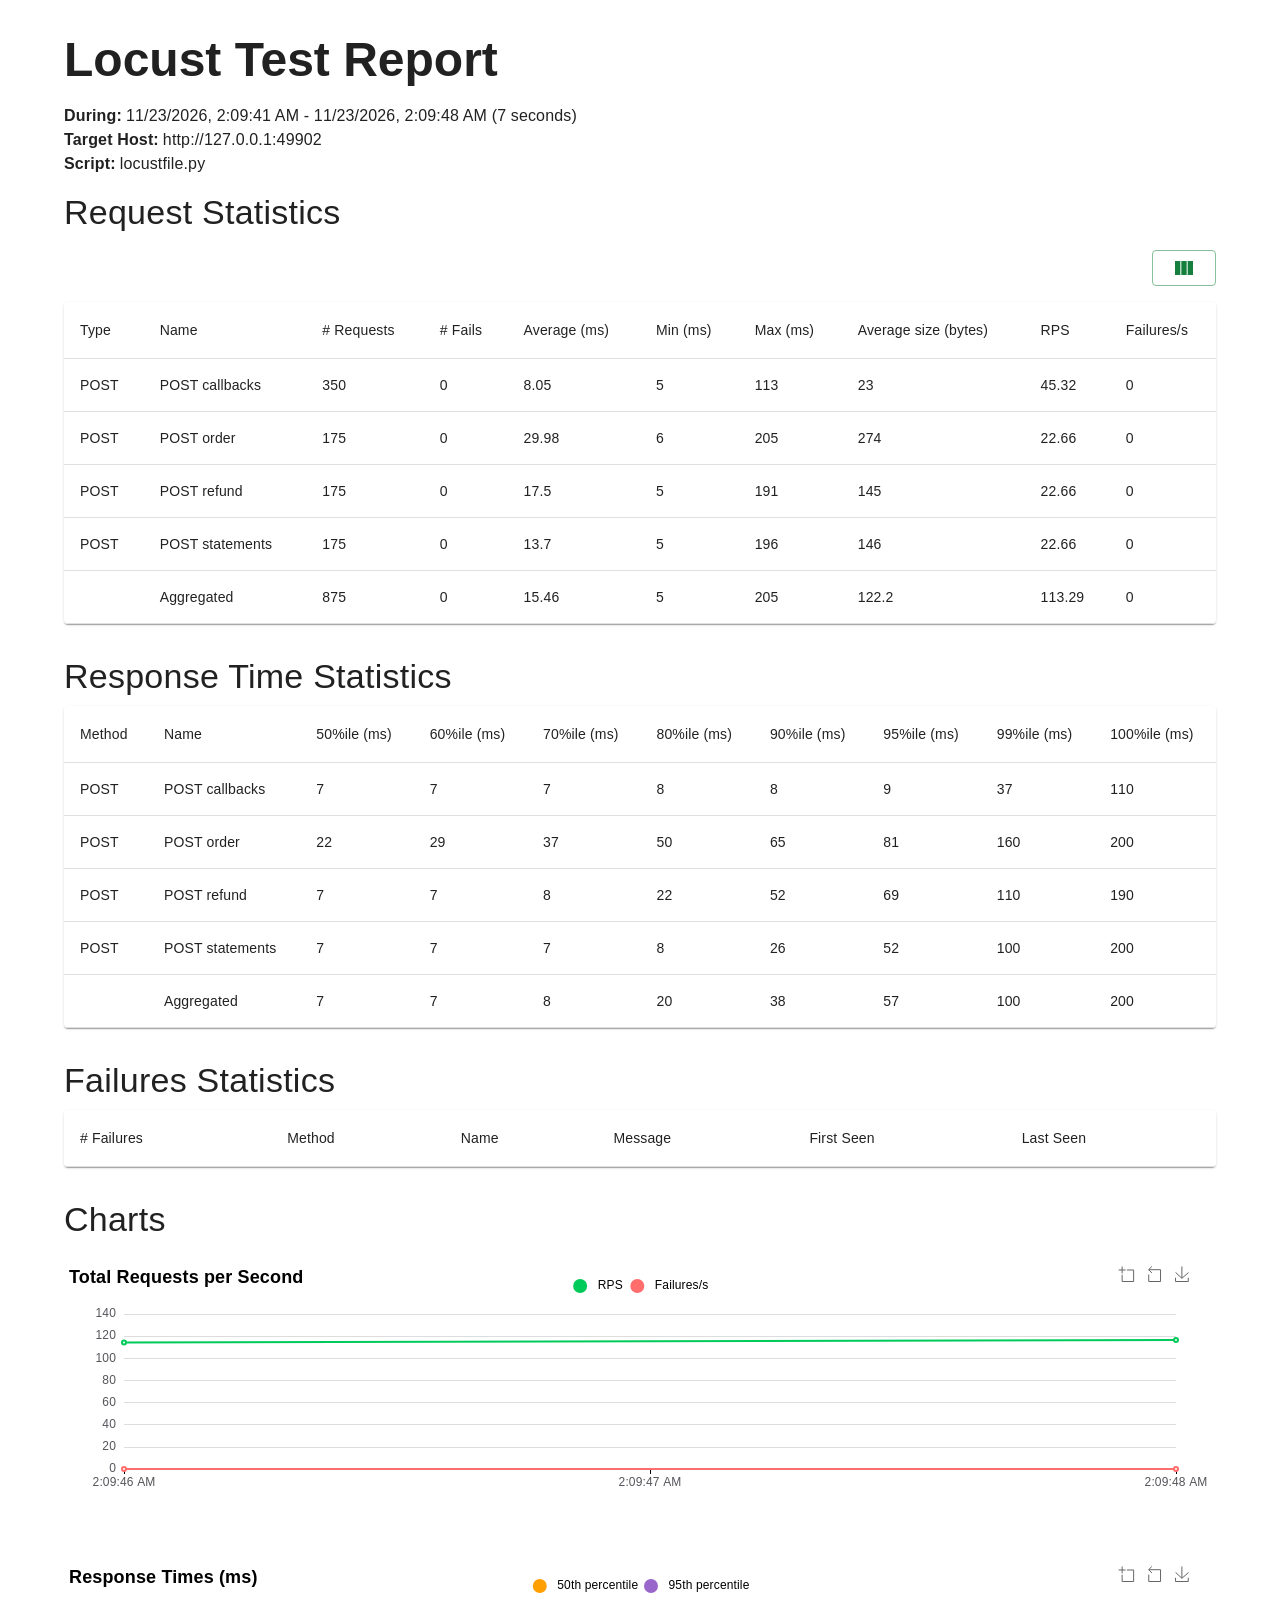
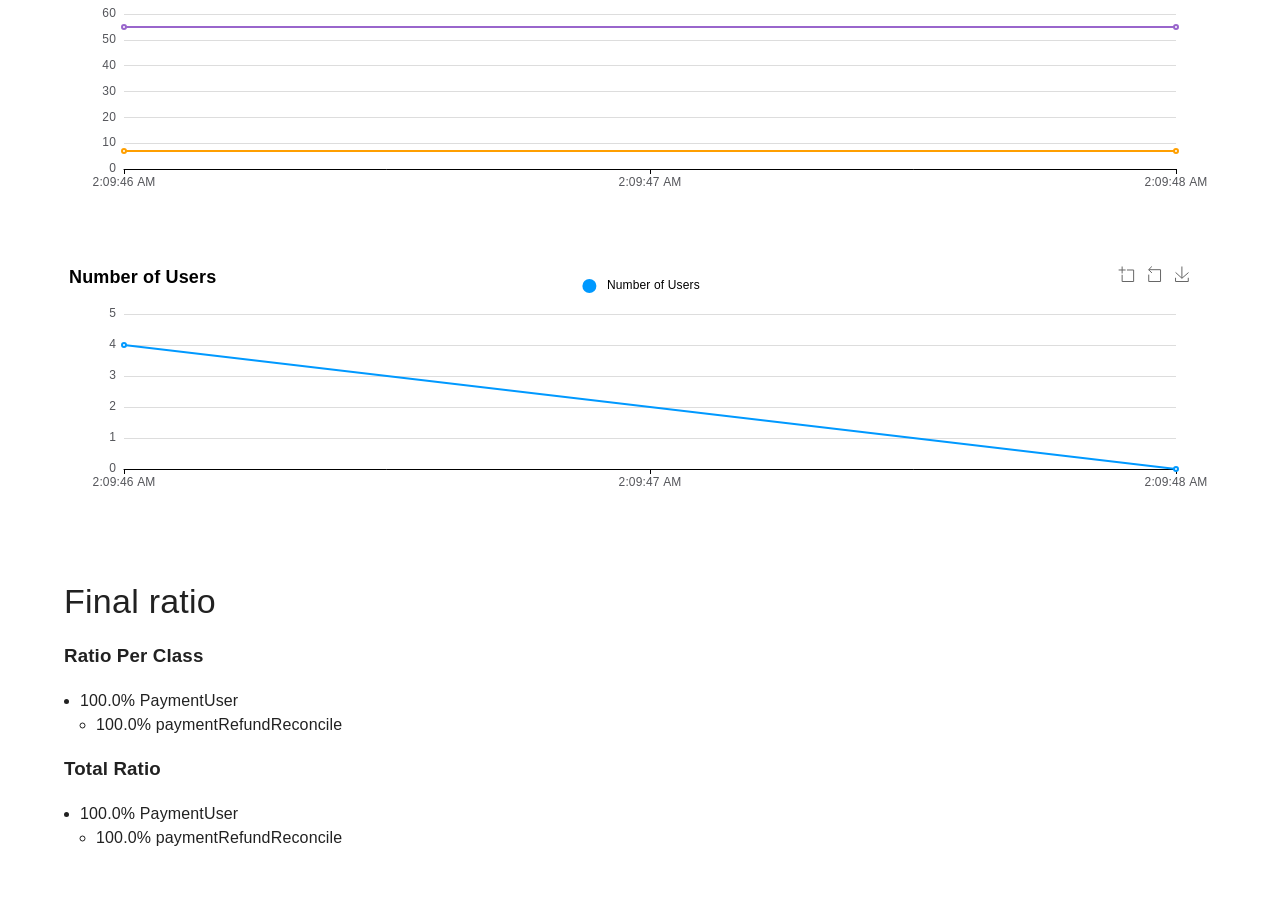
==== reports/load.html @ 89726512 "Publish payment reconciliation QA lab and test evidence" ====
<!DOCTYPE html>
<html lang="en">

  <head>
    <meta charset="utf-8" />
    <link rel="shortcut icon" href="../../assets/favicon-light.png" media="(prefers-color-scheme: light)">
    <link rel="shortcut icon" href="../../assets/favicon-dark.png" media="(prefers-color-scheme: dark)">
    <meta name="viewport" content="width=device-width, initial-scale=1" />
    <meta name="theme-color" content="#000000" />

    <title>Locust</title>
    <script type="module" crossorigin>var e=Object.create,t=Object.defineProperty,n=Object.getOwnPropertyDescriptor,r=Object.getOwnPropertyNames,i=Object.getPrototypeOf,o=Object.prototype.hasOwnProperty,a=(e,t)=>()=>(t||(e((t={exports:{}}).exports,t),e=null),t.exports),s=(e,n)=>{let r={};for(var i in e)t(r,i,{get:e[i],enumerable:!0});return n||t(r,Symbol.toStringTag,{value:"Module"}),r},l=(a,s,l)=>(l=null!=a?e(i(a)):{},((e,i,a,s)=>{if(i&&"object"==typeof i||"function"==typeof i)for(var l,u=r(i),c=0,d=u.length;c<d;c++)l=u[c],o.call(e,l)||l===a||t(e,l,{get:(e=>i[e]).bind(null,l),enumerable:!(s=n(i,l))||s.enumerable});return e})(!s&&a&&a.__esModule?l:t(l,"default",{value:a,enumerable:!0}),a));!function(){const e=document.createElement("link").relList;if(!(e&&e.supports&&e.supports("modulepreload"))){for(const e of document.querySelectorAll('link[rel="modulepreload"]'))t(e);new MutationObserver(e=>{for(const n of e)if("childList"===n.type)for(const e of n.addedNodes)"LINK"===e.tagName&&"modulepreload"===e.rel&&t(e)}).observe(document,{childList:!0,subtree:!0})}function t(e){if(e.ep)return;e.ep=!0;const t=function(e){const t={};return e.integrity&&(t.integrity=e.integrity),e.referrerPolicy&&(t.referrerPolicy=e.referrerPolicy),"use-credentials"===e.crossOrigin?t.credentials="include":"anonymous"===e.crossOrigin?t.credentials="omit":t.credentials="same-origin",t}(e);fetch(e.href,t)}}();var u=a(e=>{function t(e,t){var n=e.length;e.push(t);e:for(;0<n;){var r=n-1>>>1,o=e[r];if(!(0<i(o,t)))break e;e[r]=t,e[n]=o,n=r}}function n(e){return 0===e.length?null:e[0]}function r(e){if(0===e.length)return null;var t=e[0],n=e.pop();if(n!==t){e[0]=n;e:for(var r=0,o=e.length,a=o>>>1;r<a;){var s=2*(r+1)-1,l=e[s],u=s+1,c=e[u];if(0>i(l,n))u<o&&0>i(c,l)?(e[r]=c,e[u]=n,r=u):(e[r]=l,e[s]=n,r=s);else{if(!(u<o&&0>i(c,n)))break e;e[r]=c,e[u]=n,r=u}}}return t}function i(e,t){var n=e.sortIndex-t.sortIndex;return 0!==n?n:e.id-t.id}if(e.unstable_now=void 0,"object"==typeof performance&&"function"==typeof performance.now){var o=performance;e.unstable_now=function(){return o.now()}}else{var a=Date,s=a.now();e.unstable_now=function(){return a.now()-s}}var l=[],u=[],c=1,d=null,f=3,h=!1,p=!1,g=!1,m=!1,y="function"==typeof setTimeout?setTimeout:null,v="function"==typeof clearTimeout?clearTimeout:null,b="undefined"!=typeof setImmediate?setImmediate:null;function x(e){for(var i=n(u);null!==i;){if(null===i.callback)r(u);else{if(!(i.startTime<=e))break;r(u),i.sortIndex=i.expirationTime,t(l,i)}i=n(u)}}function _(e){if(g=!1,x(e),!p)if(null!==n(l))p=!0,S||(S=!0,w());else{var t=n(u);null!==t&&A(_,t.startTime-e)}}var w,S=!1,k=-1,C=5,T=-1;function M(){return!!m||!(e.unstable_now()-T<C)}function I(){if(m=!1,S){var t=e.unstable_now();T=t;var i=!0;try{e:{p=!1,g&&(g=!1,v(k),k=-1),h=!0;var o=f;try{t:{for(x(t),d=n(l);null!==d&&!(d.expirationTime>t&&M());){var a=d.callback;if("function"==typeof a){d.callback=null,f=d.priorityLevel;var s=a(d.expirationTime<=t);if(t=e.unstable_now(),"function"==typeof s){d.callback=s,x(t),i=!0;break t}d===n(l)&&r(l),x(t)}else r(l);d=n(l)}if(null!==d)i=!0;else{var c=n(u);null!==c&&A(_,c.startTime-t),i=!1}}break e}finally{d=null,f=o,h=!1}i=void 0}}finally{i?w():S=!1}}}if("function"==typeof b)w=function(){b(I)};else if("undefined"!=typeof MessageChannel){var P=new MessageChannel,D=P.port2;P.port1.onmessage=I,w=function(){D.postMessage(null)}}else w=function(){y(I,0)};function A(t,n){k=y(function(){t(e.unstable_now())},n)}e.unstable_IdlePriority=5,e.unstable_ImmediatePriority=1,e.unstable_LowPriority=4,e.unstable_NormalPriority=3,e.unstable_Profiling=null,e.unstable_UserBlockingPriority=2,e.unstable_cancelCallback=function(e){e.callback=null},e.unstable_forceFrameRate=function(e){0>e||125<e?console.error("forceFrameRate takes a positive int between 0 and 125, forcing frame rates higher than 125 fps is not supported"):C=0<e?Math.floor(1e3/e):5},e.unstable_getCurrentPriorityLevel=function(){return f},e.unstable_next=function(e){switch(f){case 1:case 2:case 3:var t=3;break;default:t=f}var n=f;f=t;try{return e()}finally{f=n}},e.unstable_requestPaint=function(){m=!0},e.unstable_runWithPriority=function(e,t){switch(e){case 1:case 2:case 3:case 4:case 5:break;default:e=3}var n=f;f=e;try{return t()}finally{f=n}},e.unstable_scheduleCallback=function(r,i,o){var a=e.unstable_now();switch("object"==typeof o&&null!==o?o="number"==typeof(o=o.delay)&&0<o?a+o:a:o=a,r){case 1:var s=-1;break;case 2:s=250;break;case 5:s=1073741823;break;case 4:s=1e4;break;default:s=5e3}return r={id:c++,callback:i,priorityLevel:r,startTime:o,expirationTime:s=o+s,sortIndex:-1},o>a?(r.sortIndex=o,t(u,r),null===n(l)&&r===n(u)&&(g?(v(k),k=-1):g=!0,A(_,o-a))):(r.sortIndex=s,t(l,r),p||h||(p=!0,S||(S=!0,w()))),r},e.unstable_shouldYield=M,e.unstable_wrapCallback=function(e){var t=f;return function(){var n=f;f=t;try{return e.apply(this,arguments)}finally{f=n}}}}),c=a((e,t)=>{t.exports=u()}),d=a(e=>{var t=Symbol.for("react.transitional.element"),n=Symbol.for("react.portal"),r=Symbol.for("react.fragment"),i=Symbol.for("react.strict_mode"),o=Symbol.for("react.profiler"),a=Symbol.for("react.consumer"),s=Symbol.for("react.context"),l=Symbol.for("react.forward_ref"),u=Symbol.for("react.suspense"),c=Symbol.for("react.memo"),d=Symbol.for("react.lazy"),f=Symbol.for("react.activity"),h=Symbol.iterator;var p={isMounted:function(){return!1},enqueueForceUpdate:function(){},enqueueReplaceState:function(){},enqueueSetState:function(){}},g=Object.assign,m={};function y(e,t,n){this.props=e,this.context=t,this.refs=m,this.updater=n||p}function v(){}function b(e,t,n){this.props=e,this.context=t,this.refs=m,this.updater=n||p}y.prototype.isReactComponent={},y.prototype.setState=function(e,t){if("object"!=typeof e&&"function"!=typeof e&&null!=e)throw Error("takes an object of state variables to update or a function which returns an object of state variables.");this.updater.enqueueSetState(this,e,t,"setState")},y.prototype.forceUpdate=function(e){this.updater.enqueueForceUpdate(this,e,"forceUpdate")},v.prototype=y.prototype;var x=b.prototype=new v;x.constructor=b,g(x,y.prototype),x.isPureReactComponent=!0;var _=Array.isArray;function w(){}var S={H:null,A:null,T:null,S:null},k=Object.prototype.hasOwnProperty;function C(e,n,r){var i=r.ref;return{$$typeof:t,type:e,key:n,ref:void 0!==i?i:null,props:r}}function T(e){return"object"==typeof e&&null!==e&&e.$$typeof===t}var M=/\/+/g;function I(e,t){return"object"==typeof e&&null!==e&&null!=e.key?function(e){var t={"=":"=0",":":"=2"};return"$"+e.replace(/[=:]/g,function(e){return t[e]})}(""+e.key):t.toString(36)}function P(e,r,i,o,a){var s=typeof e;"undefined"!==s&&"boolean"!==s||(e=null);var l,u,c=!1;if(null===e)c=!0;else switch(s){case"bigint":case"string":case"number":c=!0;break;case"object":switch(e.$$typeof){case t:case n:c=!0;break;case d:return P((c=e._init)(e._payload),r,i,o,a)}}if(c)return a=a(e),c=""===o?"."+I(e,0):o,_(a)?(i="",null!=c&&(i=c.replace(M,"$&/")+"/"),P(a,r,i,"",function(e){return e})):null!=a&&(T(a)&&(l=a,u=i+(null==a.key||e&&e.key===a.key?"":(""+a.key).replace(M,"$&/")+"/")+c,a=C(l.type,u,l.props)),r.push(a)),1;c=0;var f,p=""===o?".":o+":";if(_(e))for(var g=0;g<e.length;g++)c+=P(o=e[g],r,i,s=p+I(o,g),a);else if("function"==typeof(g=null===(f=e)||"object"!=typeof f?null:"function"==typeof(f=h&&f[h]||f["@@iterator"])?f:null))for(e=g.call(e),g=0;!(o=e.next()).done;)c+=P(o=o.value,r,i,s=p+I(o,g++),a);else if("object"===s){if("function"==typeof e.then)return P(function(e){switch(e.status){case"fulfilled":return e.value;case"rejected":throw e.reason;default:switch("string"==typeof e.status?e.then(w,w):(e.status="pending",e.then(function(t){"pending"===e.status&&(e.status="fulfilled",e.value=t)},function(t){"pending"===e.status&&(e.status="rejected",e.reason=t)})),e.status){case"fulfilled":return e.value;case"rejected":throw e.reason}}throw e}(e),r,i,o,a);throw r=String(e),Error("Objects are not valid as a React child (found: "+("[object Object]"===r?"object with keys {"+Object.keys(e).join(", ")+"}":r)+"). If you meant to render a collection of children, use an array instead.")}return c}function D(e,t,n){if(null==e)return e;var r=[],i=0;return P(e,r,"","",function(e){return t.call(n,e,i++)}),r}function A(e){if(-1===e._status){var t=e._result;(t=t()).then(function(t){0!==e._status&&-1!==e._status||(e._status=1,e._result=t)},function(t){0!==e._status&&-1!==e._status||(e._status=2,e._result=t)}),-1===e._status&&(e._status=0,e._result=t)}if(1===e._status)return e._result.default;throw e._result}var E="function"==typeof reportError?reportError:function(e){if("object"==typeof window&&"function"==typeof window.ErrorEvent){var t=new window.ErrorEvent("error",{bubbles:!0,cancelable:!0,message:"object"==typeof e&&null!==e&&"string"==typeof e.message?String(e.message):String(e),error:e});if(!window.dispatchEvent(t))return}else if("object"==typeof process&&"function"==typeof process.emit)return void process.emit("uncaughtException",e);console.error(e)},L={map:D,forEach:function(e,t,n){D(e,function(){t.apply(this,arguments)},n)},count:function(e){var t=0;return D(e,function(){t++}),t},toArray:function(e){return D(e,function(e){return e})||[]},only:function(e){if(!T(e))throw Error("React.Children.only expected to receive a single React element child.");return e}};e.Activity=f,e.Children=L,e.Component=y,e.Fragment=r,e.Profiler=o,e.PureComponent=b,e.StrictMode=i,e.Suspense=u,e.__CLIENT_INTERNALS_DO_NOT_USE_OR_WARN_USERS_THEY_CANNOT_UPGRADE=S,e.__COMPILER_RUNTIME={__proto__:null,c:function(e){return S.H.useMemoCache(e)}},e.cache=function(e){return function(){return e.apply(null,arguments)}},e.cacheSignal=function(){return null},e.cloneElement=function(e,t,n){if(null==e)throw Error("The argument must be a React element, but you passed "+e+".");var r=g({},e.props),i=e.key;if(null!=t)for(o in void 0!==t.key&&(i=""+t.key),t)!k.call(t,o)||"key"===o||"__self"===o||"__source"===o||"ref"===o&&void 0===t.ref||(r[o]=t[o]);var o=arguments.length-2;if(1===o)r.children=n;else if(1<o){for(var a=Array(o),s=0;s<o;s++)a[s]=arguments[s+2];r.children=a}return C(e.type,i,r)},e.createContext=function(e){return(e={$$typeof:s,_currentValue:e,_currentValue2:e,_threadCount:0,Provider:null,Consumer:null}).Provider=e,e.Consumer={$$typeof:a,_context:e},e},e.createElement=function(e,t,n){var r,i={},o=null;if(null!=t)for(r in void 0!==t.key&&(o=""+t.key),t)k.call(t,r)&&"key"!==r&&"__self"!==r&&"__source"!==r&&(i[r]=t[r]);var a=arguments.length-2;if(1===a)i.children=n;else if(1<a){for(var s=Array(a),l=0;l<a;l++)s[l]=arguments[l+2];i.children=s}if(e&&e.defaultProps)for(r in a=e.defaultProps)void 0===i[r]&&(i[r]=a[r]);return C(e,o,i)},e.createRef=function(){return{current:null}},e.forwardRef=function(e){return{$$typeof:l,render:e}},e.isValidElement=T,e.lazy=function(e){return{$$typeof:d,_payload:{_status:-1,_result:e},_init:A}},e.memo=function(e,t){return{$$typeof:c,type:e,compare:void 0===t?null:t}},e.startTransition=function(e){var t=S.T,n={};S.T=n;try{var r=e(),i=S.S;null!==i&&i(n,r),"object"==typeof r&&null!==r&&"function"==typeof r.then&&r.then(w,E)}catch(yy){E(yy)}finally{null!==t&&null!==n.types&&(t.types=n.types),S.T=t}},e.unstable_useCacheRefresh=function(){return S.H.useCacheRefresh()},e.use=function(e){return S.H.use(e)},e.useActionState=function(e,t,n){return S.H.useActionState(e,t,n)},e.useCallback=function(e,t){return S.H.useCallback(e,t)},e.useContext=function(e){return S.H.useContext(e)},e.useDebugValue=function(){},e.useDeferredValue=function(e,t){return S.H.useDeferredValue(e,t)},e.useEffect=function(e,t){return S.H.useEffect(e,t)},e.useEffectEvent=function(e){return S.H.useEffectEvent(e)},e.useId=function(){return S.H.useId()},e.useImperativeHandle=function(e,t,n){return S.H.useImperativeHandle(e,t,n)},e.useInsertionEffect=function(e,t){return S.H.useInsertionEffect(e,t)},e.useLayoutEffect=function(e,t){return S.H.useLayoutEffect(e,t)},e.useMemo=function(e,t){return S.H.useMemo(e,t)},e.useOptimistic=function(e,t){return S.H.useOptimistic(e,t)},e.useReducer=function(e,t,n){return S.H.useReducer(e,t,n)},e.useRef=function(e){return S.H.useRef(e)},e.useState=function(e){return S.H.useState(e)},e.useSyncExternalStore=function(e,t,n){return S.H.useSyncExternalStore(e,t,n)},e.useTransition=function(){return S.H.useTransition()},e.version="19.2.7"}),f=a((e,t)=>{t.exports=d()}),h=a(e=>{var t=f();function n(e){var t="https://react.dev/errors/"+e;if(1<arguments.length){t+="?args[]="+encodeURIComponent(arguments[1]);for(var n=2;n<arguments.length;n++)t+="&args[]="+encodeURIComponent(arguments[n])}return"Minified React error #"+e+"; visit "+t+" for the full message or use the non-minified dev environment for full errors and additional helpful warnings."}function r(){}var i={d:{f:r,r:function(){throw Error(n(522))},D:r,C:r,L:r,m:r,X:r,S:r,M:r},p:0,findDOMNode:null},o=Symbol.for("react.portal");var a=t.__CLIENT_INTERNALS_DO_NOT_USE_OR_WARN_USERS_THEY_CANNOT_UPGRADE;function s(e,t){return"font"===e?"":"string"==typeof t?"use-credentials"===t?t:"":void 0}e.__DOM_INTERNALS_DO_NOT_USE_OR_WARN_USERS_THEY_CANNOT_UPGRADE=i,e.createPortal=function(e,t){var r=2<arguments.length&&void 0!==arguments[2]?arguments[2]:null;if(!t||1!==t.nodeType&&9!==t.nodeType&&11!==t.nodeType)throw Error(n(299));return function(e,t,n){var r=3<arguments.length&&void 0!==arguments[3]?arguments[3]:null;return{$$typeof:o,key:null==r?null:""+r,children:e,containerInfo:t,implementation:n}}(e,t,null,r)},e.flushSync=function(e){var t=a.T,n=i.p;try{if(a.T=null,i.p=2,e)return e()}finally{a.T=t,i.p=n,i.d.f()}},e.preconnect=function(e,t){"string"==typeof e&&(t?t="string"==typeof(t=t.crossOrigin)?"use-credentials"===t?t:"":void 0:t=null,i.d.C(e,t))},e.prefetchDNS=function(e){"string"==typeof e&&i.d.D(e)},e.preinit=function(e,t){if("string"==typeof e&&t&&"string"==typeof t.as){var n=t.as,r=s(n,t.crossOrigin),o="string"==typeof t.integrity?t.integrity:void 0,a="string"==typeof t.fetchPriority?t.fetchPriority:void 0;"style"===n?i.d.S(e,"string"==typeof t.precedence?t.precedence:void 0,{crossOrigin:r,integrity:o,fetchPriority:a}):"script"===n&&i.d.X(e,{crossOrigin:r,integrity:o,fetchPriority:a,nonce:"string"==typeof t.nonce?t.nonce:void 0})}},e.preinitModule=function(e,t){if("string"==typeof e)if("object"==typeof t&&null!==t){if(null==t.as||"script"===t.as){var n=s(t.as,t.crossOrigin);i.d.M(e,{crossOrigin:n,integrity:"string"==typeof t.integrity?t.integrity:void 0,nonce:"string"==typeof t.nonce?t.nonce:void 0})}}else t??i.d.M(e)},e.preload=function(e,t){if("string"==typeof e&&"object"==typeof t&&null!==t&&"string"==typeof t.as){var n=t.as,r=s(n,t.crossOrigin);i.d.L(e,n,{crossOrigin:r,integrity:"string"==typeof t.integrity?t.integrity:void 0,nonce:"string"==typeof t.nonce?t.nonce:void 0,type:"string"==typeof t.type?t.type:void 0,fetchPriority:"string"==typeof t.fetchPriority?t.fetchPriority:void 0,referrerPolicy:"string"==typeof t.referrerPolicy?t.referrerPolicy:void 0,imageSrcSet:"string"==typeof t.imageSrcSet?t.imageSrcSet:void 0,imageSizes:"string"==typeof t.imageSizes?t.imageSizes:void 0,media:"string"==typeof t.media?t.media:void 0})}},e.preloadModule=function(e,t){if("string"==typeof e)if(t){var n=s(t.as,t.crossOrigin);i.d.m(e,{as:"string"==typeof t.as&&"script"!==t.as?t.as:void 0,crossOrigin:n,integrity:"string"==typeof t.integrity?t.integrity:void 0})}else i.d.m(e)},e.requestFormReset=function(e){i.d.r(e)},e.unstable_batchedUpdates=function(e,t){return e(t)},e.useFormState=function(e,t,n){return a.H.useFormState(e,t,n)},e.useFormStatus=function(){return a.H.useHostTransitionStatus()},e.version="19.2.7"}),p=a((e,t)=>{!function e(){if("undefined"!=typeof __REACT_DEVTOOLS_GLOBAL_HOOK__&&"function"==typeof __REACT_DEVTOOLS_GLOBAL_HOOK__.checkDCE)try{__REACT_DEVTOOLS_GLOBAL_HOOK__.checkDCE(e)}catch(t){console.error(t)}}(),t.exports=h()}),g=a(e=>{var t=c(),n=f(),r=p();function i(e){var t="https://react.dev/errors/"+e;if(1<arguments.length){t+="?args[]="+encodeURIComponent(arguments[1]);for(var n=2;n<arguments.length;n++)t+="&args[]="+encodeURIComponent(arguments[n])}return"Minified React error #"+e+"; visit "+t+" for the full message or use the non-minified dev environment for full errors and additional helpful warnings."}function o(e){var t=e,n=e;if(e.alternate)for(;t.return;)t=t.return;else{e=t;do{!!(4098&(t=e).flags)&&(n=t.return),e=t.return}while(e)}return 3===t.tag?n:null}function a(e){if(13===e.tag){var t=e.memoizedState;if(null===t&&(null!==(e=e.alternate)&&(t=e.memoizedState)),null!==t)return t.dehydrated}return null}function s(e){if(31===e.tag){var t=e.memoizedState;if(null===t&&(null!==(e=e.alternate)&&(t=e.memoizedState)),null!==t)return t.dehydrated}return null}function l(e){if(o(e)!==e)throw Error(i(188))}function u(e){var t=e.tag;if(5===t||26===t||27===t||6===t)return e;for(e=e.child;null!==e;){if(null!==(t=u(e)))return t;e=e.sibling}return null}var d=Object.assign,h=Symbol.for("react.element"),g=Symbol.for("react.transitional.element"),m=Symbol.for("react.portal"),y=Symbol.for("react.fragment"),v=Symbol.for("react.strict_mode"),b=Symbol.for("react.profiler"),x=Symbol.for("react.consumer"),_=Symbol.for("react.context"),w=Symbol.for("react.forward_ref"),S=Symbol.for("react.suspense"),k=Symbol.for("react.suspense_list"),C=Symbol.for("react.memo"),T=Symbol.for("react.lazy"),M=Symbol.for("react.activity"),I=Symbol.for("react.memo_cache_sentinel"),P=Symbol.iterator;function D(e){return null===e||"object"!=typeof e?null:"function"==typeof(e=P&&e[P]||e["@@iterator"])?e:null}var A=Symbol.for("react.client.reference");function E(e){if(null==e)return null;if("function"==typeof e)return e.$$typeof===A?null:e.displayName||e.name||null;if("string"==typeof e)return e;switch(e){case y:return"Fragment";case b:return"Profiler";case v:return"StrictMode";case S:return"Suspense";case k:return"SuspenseList";case M:return"Activity"}if("object"==typeof e)switch(e.$$typeof){case m:return"Portal";case _:return e.displayName||"Context";case x:return(e._context.displayName||"Context")+".Consumer";case w:var t=e.render;return(e=e.displayName)||(e=""!==(e=t.displayName||t.name||"")?"ForwardRef("+e+")":"ForwardRef"),e;case C:return null!==(t=e.displayName||null)?t:E(e.type)||"Memo";case T:t=e._payload,e=e._init;try{return E(e(t))}catch(n){}}return null}var L=Array.isArray,R=n.__CLIENT_INTERNALS_DO_NOT_USE_OR_WARN_USERS_THEY_CANNOT_UPGRADE,O=r.__DOM_INTERNALS_DO_NOT_USE_OR_WARN_USERS_THEY_CANNOT_UPGRADE,z={pending:!1,data:null,method:null,action:null},N=[],B=-1;function F(e){return{current:e}}function V(e){0>B||(e.current=N[B],N[B]=null,B--)}function $(e,t){B++,N[B]=e.current,e.current=t}var H,j,W=F(null),U=F(null),G=F(null),X=F(null);function q(e,t){switch($(G,t),$(U,e),$(W,null),t.nodeType){case 9:case 11:e=(e=t.documentElement)&&(e=e.namespaceURI)?yd(e):0;break;default:if(e=t.tagName,t=t.namespaceURI)e=vd(t=yd(t),e);else switch(e){case"svg":e=1;break;case"math":e=2;break;default:e=0}}V(W),$(W,e)}function Y(){V(W),V(U),V(G)}function Z(e){null!==e.memoizedState&&$(X,e);var t=W.current,n=vd(t,e.type);t!==n&&($(U,e),$(W,n))}function K(e){U.current===e&&(V(W),V(U)),X.current===e&&(V(X),df._currentValue=z)}function Q(e){if(void 0===H)try{throw Error()}catch(n){var t=n.stack.trim().match(/\n( *(at )?)/);H=t&&t[1]||"",j=-1<n.stack.indexOf("\n    at")?" (<anonymous>)":-1<n.stack.indexOf("@")?"@unknown:0:0":""}return"\n"+H+e+j}var J=!1;function ee(e,t){if(!e||J)return"";J=!0;var n=Error.prepareStackTrace;Error.prepareStackTrace=void 0;try{var r={DetermineComponentFrameRoot:function(){try{if(t){var n=function(){throw Error()};if(Object.defineProperty(n.prototype,"props",{set:function(){throw Error()}}),"object"==typeof Reflect&&Reflect.construct){try{Reflect.construct(n,[])}catch(i){var r=i}Reflect.construct(e,[],n)}else{try{n.call()}catch(o){r=o}e.call(n.prototype)}}else{try{throw Error()}catch(a){r=a}(n=e())&&"function"==typeof n.catch&&n.catch(function(){})}}catch(s){if(s&&r&&"string"==typeof s.stack)return[s.stack,r.stack]}return[null,null]}};r.DetermineComponentFrameRoot.displayName="DetermineComponentFrameRoot";var i=Object.getOwnPropertyDescriptor(r.DetermineComponentFrameRoot,"name");i&&i.configurable&&Object.defineProperty(r.DetermineComponentFrameRoot,"name",{value:"DetermineComponentFrameRoot"});var o=r.DetermineComponentFrameRoot(),a=o[0],s=o[1];if(a&&s){var l=a.split("\n"),u=s.split("\n");for(i=r=0;r<l.length&&!l[r].includes("DetermineComponentFrameRoot");)r++;for(;i<u.length&&!u[i].includes("DetermineComponentFrameRoot");)i++;if(r===l.length||i===u.length)for(r=l.length-1,i=u.length-1;1<=r&&0<=i&&l[r]!==u[i];)i--;for(;1<=r&&0<=i;r--,i--)if(l[r]!==u[i]){if(1!==r||1!==i)do{if(r--,0>--i||l[r]!==u[i]){var c="\n"+l[r].replace(" at new "," at ");return e.displayName&&c.includes("<anonymous>")&&(c=c.replace("<anonymous>",e.displayName)),c}}while(1<=r&&0<=i);break}}}finally{J=!1,Error.prepareStackTrace=n}return(n=e?e.displayName||e.name:"")?Q(n):""}function te(e,t){switch(e.tag){case 26:case 27:case 5:return Q(e.type);case 16:return Q("Lazy");case 13:return e.child!==t&&null!==t?Q("Suspense Fallback"):Q("Suspense");case 19:return Q("SuspenseList");case 0:case 15:return ee(e.type,!1);case 11:return ee(e.type.render,!1);case 1:return ee(e.type,!0);case 31:return Q("Activity");default:return""}}function ne(e){try{var t="",n=null;do{t+=te(e,n),n=e,e=e.return}while(e);return t}catch(r){return"\nError generating stack: "+r.message+"\n"+r.stack}}var re=Object.prototype.hasOwnProperty,ie=t.unstable_scheduleCallback,oe=t.unstable_cancelCallback,ae=t.unstable_shouldYield,se=t.unstable_requestPaint,le=t.unstable_now,ue=t.unstable_getCurrentPriorityLevel,ce=t.unstable_ImmediatePriority,de=t.unstable_UserBlockingPriority,fe=t.unstable_NormalPriority,he=t.unstable_LowPriority,pe=t.unstable_IdlePriority,ge=t.log,me=t.unstable_setDisableYieldValue,ye=null,ve=null;function be(e){if("function"==typeof ge&&me(e),ve&&"function"==typeof ve.setStrictMode)try{ve.setStrictMode(ye,e)}catch(t){}}var xe=Math.clz32?Math.clz32:function(e){return 0===(e>>>=0)?32:31-(_e(e)/we|0)|0},_e=Math.log,we=Math.LN2;var Se=256,ke=262144,Ce=4194304;function Te(e){var t=42&e;if(0!==t)return t;switch(e&-e){case 1:return 1;case 2:return 2;case 4:return 4;case 8:return 8;case 16:return 16;case 32:return 32;case 64:return 64;case 128:return 128;case 256:case 512:case 1024:case 2048:case 4096:case 8192:case 16384:case 32768:case 65536:case 131072:return 261888&e;case 262144:case 524288:case 1048576:case 2097152:return 3932160&e;case 4194304:case 8388608:case 16777216:case 33554432:return 62914560&e;case 67108864:return 67108864;case 134217728:return 134217728;case 268435456:return 268435456;case 536870912:return 536870912;case 1073741824:return 0;default:return e}}function Me(e,t,n){var r=e.pendingLanes;if(0===r)return 0;var i=0,o=e.suspendedLanes,a=e.pingedLanes;e=e.warmLanes;var s=134217727&r;return 0!==s?0!==(r=s&~o)?i=Te(r):0!==(a&=s)?i=Te(a):n||0!==(n=s&~e)&&(i=Te(n)):0!==(s=r&~o)?i=Te(s):0!==a?i=Te(a):n||0!==(n=r&~e)&&(i=Te(n)),0===i?0:0!==t&&t!==i&&0===(t&o)&&((o=i&-i)>=(n=t&-t)||32===o&&4194048&n)?t:i}function Ie(e,t){return 0===(e.pendingLanes&~(e.suspendedLanes&~e.pingedLanes)&t)}function Pe(e,t){switch(e){case 1:case 2:case 4:case 8:case 64:return t+250;case 16:case 32:case 128:case 256:case 512:case 1024:case 2048:case 4096:case 8192:case 16384:case 32768:case 65536:case 131072:case 262144:case 524288:case 1048576:case 2097152:return t+5e3;default:return-1}}function De(){var e=Ce;return!(62914560&(Ce<<=1))&&(Ce=4194304),e}function Ae(e){for(var t=[],n=0;31>n;n++)t.push(e);return t}function Ee(e,t){e.pendingLanes|=t,268435456!==t&&(e.suspendedLanes=0,e.pingedLanes=0,e.warmLanes=0)}function Le(e,t,n){e.pendingLanes|=t,e.suspendedLanes&=~t;var r=31-xe(t);e.entangledLanes|=t,e.entanglements[r]=1073741824|e.entanglements[r]|261930&n}function Re(e,t){var n=e.entangledLanes|=t;for(e=e.entanglements;n;){var r=31-xe(n),i=1<<r;i&t|e[r]&t&&(e[r]|=t),n&=~i}}function Oe(e,t){var n=t&-t;return 0!==((n=42&n?1:ze(n))&(e.suspendedLanes|t))?0:n}function ze(e){switch(e){case 2:e=1;break;case 8:e=4;break;case 32:e=16;break;case 256:case 512:case 1024:case 2048:case 4096:case 8192:case 16384:case 32768:case 65536:case 131072:case 262144:case 524288:case 1048576:case 2097152:case 4194304:case 8388608:case 16777216:case 33554432:e=128;break;case 268435456:e=134217728;break;default:e=0}return e}function Ne(e){return 2<(e&=-e)?8<e?134217727&e?32:268435456:8:2}function Be(){var e=O.p;return 0!==e?e:void 0===(e=window.event)?32:Cf(e.type)}function Fe(e,t){var n=O.p;try{return O.p=e,t()}finally{O.p=n}}var Ve=Math.random().toString(36).slice(2),$e="__reactFiber$"+Ve,He="__reactProps$"+Ve,je="__reactContainer$"+Ve,We="__reactEvents$"+Ve,Ue="__reactListeners$"+Ve,Ge="__reactHandles$"+Ve,Xe="__reactResources$"+Ve,qe="__reactMarker$"+Ve;function Ye(e){delete e[$e],delete e[He],delete e[We],delete e[Ue],delete e[Ge]}function Ze(e){var t=e[$e];if(t)return t;for(var n=e.parentNode;n;){if(t=n[je]||n[$e]){if(n=t.alternate,null!==t.child||null!==n&&null!==n.child)for(e=zd(e);null!==e;){if(n=e[$e])return n;e=zd(e)}return t}n=(e=n).parentNode}return null}function Ke(e){if(e=e[$e]||e[je]){var t=e.tag;if(5===t||6===t||13===t||31===t||26===t||27===t||3===t)return e}return null}function Qe(e){var t=e.tag;if(5===t||26===t||27===t||6===t)return e.stateNode;throw Error(i(33))}function Je(e){var t=e[Xe];return t||(t=e[Xe]={hoistableStyles:new Map,hoistableScripts:new Map}),t}function et(e){e[qe]=!0}var tt=new Set,nt={};function rt(e,t){it(e,t),it(e+"Capture",t)}function it(e,t){for(nt[e]=t,e=0;e<t.length;e++)tt.add(t[e])}var ot=RegExp("^[:A-Z_a-z\\u00C0-\\u00D6\\u00D8-\\u00F6\\u00F8-\\u02FF\\u0370-\\u037D\\u037F-\\u1FFF\\u200C-\\u200D\\u2070-\\u218F\\u2C00-\\u2FEF\\u3001-\\uD7FF\\uF900-\\uFDCF\\uFDF0-\\uFFFD][:A-Z_a-z\\u00C0-\\u00D6\\u00D8-\\u00F6\\u00F8-\\u02FF\\u0370-\\u037D\\u037F-\\u1FFF\\u200C-\\u200D\\u2070-\\u218F\\u2C00-\\u2FEF\\u3001-\\uD7FF\\uF900-\\uFDCF\\uFDF0-\\uFFFD\\-.0-9\\u00B7\\u0300-\\u036F\\u203F-\\u2040]*$"),at={},st={};function lt(e,t,n){if(i=t,re.call(st,i)||!re.call(at,i)&&(ot.test(i)?st[i]=!0:(at[i]=!0,0)))if(null===n)e.removeAttribute(t);else{switch(typeof n){case"undefined":case"function":case"symbol":return void e.removeAttribute(t);case"boolean":var r=t.toLowerCase().slice(0,5);if("data-"!==r&&"aria-"!==r)return void e.removeAttribute(t)}e.setAttribute(t,""+n)}var i}function ut(e,t,n){if(null===n)e.removeAttribute(t);else{switch(typeof n){case"undefined":case"function":case"symbol":case"boolean":return void e.removeAttribute(t)}e.setAttribute(t,""+n)}}function ct(e,t,n,r){if(null===r)e.removeAttribute(n);else{switch(typeof r){case"undefined":case"function":case"symbol":case"boolean":return void e.removeAttribute(n)}e.setAttributeNS(t,n,""+r)}}function dt(e){switch(typeof e){case"bigint":case"boolean":case"number":case"string":case"undefined":case"object":return e;default:return""}}function ft(e){var t=e.type;return(e=e.nodeName)&&"input"===e.toLowerCase()&&("checkbox"===t||"radio"===t)}function ht(e){if(!e._valueTracker){var t=ft(e)?"checked":"value";e._valueTracker=function(e,t,n){var r=Object.getOwnPropertyDescriptor(e.constructor.prototype,t);if(!e.hasOwnProperty(t)&&void 0!==r&&"function"==typeof r.get&&"function"==typeof r.set){var i=r.get,o=r.set;return Object.defineProperty(e,t,{configurable:!0,get:function(){return i.call(this)},set:function(e){n=""+e,o.call(this,e)}}),Object.defineProperty(e,t,{enumerable:r.enumerable}),{getValue:function(){return n},setValue:function(e){n=""+e},stopTracking:function(){e._valueTracker=null,delete e[t]}}}}(e,t,""+e[t])}}function pt(e){if(!e)return!1;var t=e._valueTracker;if(!t)return!0;var n=t.getValue(),r="";return e&&(r=ft(e)?e.checked?"true":"false":e.value),(e=r)!==n&&(t.setValue(e),!0)}function gt(e){if(void 0===(e=e||("undefined"!=typeof document?document:void 0)))return null;try{return e.activeElement||e.body}catch(Nb){return e.body}}var mt=/[\n"\\]/g;function yt(e){return e.replace(mt,function(e){return"\\"+e.charCodeAt(0).toString(16)+" "})}function vt(e,t,n,r,i,o,a,s){e.name="",null!=a&&"function"!=typeof a&&"symbol"!=typeof a&&"boolean"!=typeof a?e.type=a:e.removeAttribute("type"),null!=t?"number"===a?(0===t&&""===e.value||e.value!=t)&&(e.value=""+dt(t)):e.value!==""+dt(t)&&(e.value=""+dt(t)):"submit"!==a&&"reset"!==a||e.removeAttribute("value"),null!=t?xt(e,a,dt(t)):null!=n?xt(e,a,dt(n)):null!=r&&e.removeAttribute("value"),null==i&&null!=o&&(e.defaultChecked=!!o),null!=i&&(e.checked=i&&"function"!=typeof i&&"symbol"!=typeof i),null!=s&&"function"!=typeof s&&"symbol"!=typeof s&&"boolean"!=typeof s?e.name=""+dt(s):e.removeAttribute("name")}function bt(e,t,n,r,i,o,a,s){if(null!=o&&"function"!=typeof o&&"symbol"!=typeof o&&"boolean"!=typeof o&&(e.type=o),null!=t||null!=n){if(("submit"===o||"reset"===o)&&null==t)return void ht(e);n=null!=n?""+dt(n):"",t=null!=t?""+dt(t):n,s||t===e.value||(e.value=t),e.defaultValue=t}r="function"!=typeof(r=null!=r?r:i)&&"symbol"!=typeof r&&!!r,e.checked=s?e.checked:!!r,e.defaultChecked=!!r,null!=a&&"function"!=typeof a&&"symbol"!=typeof a&&"boolean"!=typeof a&&(e.name=a),ht(e)}function xt(e,t,n){"number"===t&&gt(e.ownerDocument)===e||e.defaultValue===""+n||(e.defaultValue=""+n)}function _t(e,t,n,r){if(e=e.options,t){t={};for(var i=0;i<n.length;i++)t["$"+n[i]]=!0;for(n=0;n<e.length;n++)i=t.hasOwnProperty("$"+e[n].value),e[n].selected!==i&&(e[n].selected=i),i&&r&&(e[n].defaultSelected=!0)}else{for(n=""+dt(n),t=null,i=0;i<e.length;i++){if(e[i].value===n)return e[i].selected=!0,void(r&&(e[i].defaultSelected=!0));null!==t||e[i].disabled||(t=e[i])}null!==t&&(t.selected=!0)}}function wt(e,t,n){null==t||((t=""+dt(t))!==e.value&&(e.value=t),null!=n)?e.defaultValue=null!=n?""+dt(n):"":e.defaultValue!==t&&(e.defaultValue=t)}function St(e,t,n,r){if(null==t){if(null!=r){if(null!=n)throw Error(i(92));if(L(r)){if(1<r.length)throw Error(i(93));r=r[0]}n=r}n??="",t=n}n=dt(t),e.defaultValue=n,(r=e.textContent)===n&&""!==r&&null!==r&&(e.value=r),ht(e)}function kt(e,t){if(t){var n=e.firstChild;if(n&&n===e.lastChild&&3===n.nodeType)return void(n.nodeValue=t)}e.textContent=t}var Ct=new Set("animationIterationCount aspectRatio borderImageOutset borderImageSlice borderImageWidth boxFlex boxFlexGroup boxOrdinalGroup columnCount columns flex flexGrow flexPositive flexShrink flexNegative flexOrder gridArea gridRow gridRowEnd gridRowSpan gridRowStart gridColumn gridColumnEnd gridColumnSpan gridColumnStart fontWeight lineClamp lineHeight opacity order orphans scale tabSize widows zIndex zoom fillOpacity floodOpacity stopOpacity strokeDasharray strokeDashoffset strokeMiterlimit strokeOpacity strokeWidth MozAnimationIterationCount MozBoxFlex MozBoxFlexGroup MozLineClamp msAnimationIterationCount msFlex msZoom msFlexGrow msFlexNegative msFlexOrder msFlexPositive msFlexShrink msGridColumn msGridColumnSpan msGridRow msGridRowSpan WebkitAnimationIterationCount WebkitBoxFlex WebKitBoxFlexGroup WebkitBoxOrdinalGroup WebkitColumnCount WebkitColumns WebkitFlex WebkitFlexGrow WebkitFlexPositive WebkitFlexShrink WebkitLineClamp".split(" "));function Tt(e,t,n){var r=0===t.indexOf("--");null==n||"boolean"==typeof n||""===n?r?e.setProperty(t,""):"float"===t?e.cssFloat="":e[t]="":r?e.setProperty(t,n):"number"!=typeof n||0===n||Ct.has(t)?"float"===t?e.cssFloat=n:e[t]=(""+n).trim():e[t]=n+"px"}function Mt(e,t,n){if(null!=t&&"object"!=typeof t)throw Error(i(62));if(e=e.style,null!=n){for(var r in n)!n.hasOwnProperty(r)||null!=t&&t.hasOwnProperty(r)||(0===r.indexOf("--")?e.setProperty(r,""):"float"===r?e.cssFloat="":e[r]="");for(var o in t)r=t[o],t.hasOwnProperty(o)&&n[o]!==r&&Tt(e,o,r)}else for(var a in t)t.hasOwnProperty(a)&&Tt(e,a,t[a])}function It(e){if(-1===e.indexOf("-"))return!1;switch(e){case"annotation-xml":case"color-profile":case"font-face":case"font-face-src":case"font-face-uri":case"font-face-format":case"font-face-name":case"missing-glyph":return!1;default:return!0}}var Pt=new Map([["acceptCharset","accept-charset"],["htmlFor","for"],["httpEquiv","http-equiv"],["crossOrigin","crossorigin"],["accentHeight","accent-height"],["alignmentBaseline","alignment-baseline"],["arabicForm","arabic-form"],["baselineShift","baseline-shift"],["capHeight","cap-height"],["clipPath","clip-path"],["clipRule","clip-rule"],["colorInterpolation","color-interpolation"],["colorInterpolationFilters","color-interpolation-filters"],["colorProfile","color-profile"],["colorRendering","color-rendering"],["dominantBaseline","dominant-baseline"],["enableBackground","enable-background"],["fillOpacity","fill-opacity"],["fillRule","fill-rule"],["floodColor","flood-color"],["floodOpacity","flood-opacity"],["fontFamily","font-family"],["fontSize","font-size"],["fontSizeAdjust","font-size-adjust"],["fontStretch","font-stretch"],["fontStyle","font-style"],["fontVariant","font-variant"],["fontWeight","font-weight"],["glyphName","glyph-name"],["glyphOrientationHorizontal","glyph-orientation-horizontal"],["glyphOrientationVertical","glyph-orientation-vertical"],["horizAdvX","horiz-adv-x"],["horizOriginX","horiz-origin-x"],["imageRendering","image-rendering"],["letterSpacing","letter-spacing"],["lightingColor","lighting-color"],["markerEnd","marker-end"],["markerMid","marker-mid"],["markerStart","marker-start"],["overlinePosition","overline-position"],["overlineThickness","overline-thickness"],["paintOrder","paint-order"],["panose-1","panose-1"],["pointerEvents","pointer-events"],["renderingIntent","rendering-intent"],["shapeRendering","shape-rendering"],["stopColor","stop-color"],["stopOpacity","stop-opacity"],["strikethroughPosition","strikethrough-position"],["strikethroughThickness","strikethrough-thickness"],["strokeDasharray","stroke-dasharray"],["strokeDashoffset","stroke-dashoffset"],["strokeLinecap","stroke-linecap"],["strokeLinejoin","stroke-linejoin"],["strokeMiterlimit","stroke-miterlimit"],["strokeOpacity","stroke-opacity"],["strokeWidth","stroke-width"],["textAnchor","text-anchor"],["textDecoration","text-decoration"],["textRendering","text-rendering"],["transformOrigin","transform-origin"],["underlinePosition","underline-position"],["underlineThickness","underline-thickness"],["unicodeBidi","unicode-bidi"],["unicodeRange","unicode-range"],["unitsPerEm","units-per-em"],["vAlphabetic","v-alphabetic"],["vHanging","v-hanging"],["vIdeographic","v-ideographic"],["vMathematical","v-mathematical"],["vectorEffect","vector-effect"],["vertAdvY","vert-adv-y"],["vertOriginX","vert-origin-x"],["vertOriginY","vert-origin-y"],["wordSpacing","word-spacing"],["writingMode","writing-mode"],["xmlnsXlink","xmlns:xlink"],["xHeight","x-height"]]),Dt=/^[\u0000-\u001F ]*j[\r\n\t]*a[\r\n\t]*v[\r\n\t]*a[\r\n\t]*s[\r\n\t]*c[\r\n\t]*r[\r\n\t]*i[\r\n\t]*p[\r\n\t]*t[\r\n\t]*:/i;function At(e){return Dt.test(""+e)?"javascript:throw new Error('React has blocked a javascript: URL as a security precaution.')":e}function Et(){}var Lt=null;function Rt(e){return(e=e.target||e.srcElement||window).correspondingUseElement&&(e=e.correspondingUseElement),3===e.nodeType?e.parentNode:e}var Ot=null,zt=null;function Nt(e){var t=Ke(e);if(t&&(e=t.stateNode)){var n=e[He]||null;e:switch(e=t.stateNode,t.type){case"input":if(vt(e,n.value,n.defaultValue,n.defaultValue,n.checked,n.defaultChecked,n.type,n.name),t=n.name,"radio"===n.type&&null!=t){for(n=e;n.parentNode;)n=n.parentNode;for(n=n.querySelectorAll('input[name="'+yt(""+t)+'"][type="radio"]'),t=0;t<n.length;t++){var r=n[t];if(r!==e&&r.form===e.form){var o=r[He]||null;if(!o)throw Error(i(90));vt(r,o.value,o.defaultValue,o.defaultValue,o.checked,o.defaultChecked,o.type,o.name)}}for(t=0;t<n.length;t++)(r=n[t]).form===e.form&&pt(r)}break e;case"textarea":wt(e,n.value,n.defaultValue);break e;case"select":null!=(t=n.value)&&_t(e,!!n.multiple,t,!1)}}}var Bt=!1;function Ft(e,t,n){if(Bt)return e(t,n);Bt=!0;try{return e(t)}finally{if(Bt=!1,(null!==Ot||null!==zt)&&(Ju(),Ot&&(t=Ot,e=zt,zt=Ot=null,Nt(t),e)))for(t=0;t<e.length;t++)Nt(e[t])}}function Vt(e,t){var n=e.stateNode;if(null===n)return null;var r=n[He]||null;if(null===r)return null;n=r[t];e:switch(t){case"onClick":case"onClickCapture":case"onDoubleClick":case"onDoubleClickCapture":case"onMouseDown":case"onMouseDownCapture":case"onMouseMove":case"onMouseMoveCapture":case"onMouseUp":case"onMouseUpCapture":case"onMouseEnter":(r=!r.disabled)||(r=!("button"===(e=e.type)||"input"===e||"select"===e||"textarea"===e)),e=!r;break e;default:e=!1}if(e)return null;if(n&&"function"!=typeof n)throw Error(i(231,t,typeof n));return n}var $t=!("undefined"==typeof window||void 0===window.document||void 0===window.document.createElement),Ht=!1;if($t)try{var jt={};Object.defineProperty(jt,"passive",{get:function(){Ht=!0}}),window.addEventListener("test",jt,jt),window.removeEventListener("test",jt,jt)}catch(Nb){Ht=!1}var Wt=null,Ut=null,Gt=null;function Xt(){if(Gt)return Gt;var e,t,n=Ut,r=n.length,i="value"in Wt?Wt.value:Wt.textContent,o=i.length;for(e=0;e<r&&n[e]===i[e];e++);var a=r-e;for(t=1;t<=a&&n[r-t]===i[o-t];t++);return Gt=i.slice(e,1<t?1-t:void 0)}function qt(e){var t=e.keyCode;return"charCode"in e?0===(e=e.charCode)&&13===t&&(e=13):e=t,10===e&&(e=13),32<=e||13===e?e:0}function Yt(){return!0}function Zt(){return!1}function Kt(e){function t(t,n,r,i,o){for(var a in this._reactName=t,this._targetInst=r,this.type=n,this.nativeEvent=i,this.target=o,this.currentTarget=null,e)e.hasOwnProperty(a)&&(t=e[a],this[a]=t?t(i):i[a]);return this.isDefaultPrevented=(null!=i.defaultPrevented?i.defaultPrevented:!1===i.returnValue)?Yt:Zt,this.isPropagationStopped=Zt,this}return d(t.prototype,{preventDefault:function(){this.defaultPrevented=!0;var e=this.nativeEvent;e&&(e.preventDefault?e.preventDefault():"unknown"!=typeof e.returnValue&&(e.returnValue=!1),this.isDefaultPrevented=Yt)},stopPropagation:function(){var e=this.nativeEvent;e&&(e.stopPropagation?e.stopPropagation():"unknown"!=typeof e.cancelBubble&&(e.cancelBubble=!0),this.isPropagationStopped=Yt)},persist:function(){},isPersistent:Yt}),t}var Qt,Jt,en,tn={eventPhase:0,bubbles:0,cancelable:0,timeStamp:function(e){return e.timeStamp||Date.now()},defaultPrevented:0,isTrusted:0},nn=Kt(tn),rn=d({},tn,{view:0,detail:0}),on=Kt(rn),an=d({},rn,{screenX:0,screenY:0,clientX:0,clientY:0,pageX:0,pageY:0,ctrlKey:0,shiftKey:0,altKey:0,metaKey:0,getModifierState:yn,button:0,buttons:0,relatedTarget:function(e){return void 0===e.relatedTarget?e.fromElement===e.srcElement?e.toElement:e.fromElement:e.relatedTarget},movementX:function(e){return"movementX"in e?e.movementX:(e!==en&&(en&&"mousemove"===e.type?(Qt=e.screenX-en.screenX,Jt=e.screenY-en.screenY):Jt=Qt=0,en=e),Qt)},movementY:function(e){return"movementY"in e?e.movementY:Jt}}),sn=Kt(an),ln=Kt(d({},an,{dataTransfer:0})),un=Kt(d({},rn,{relatedTarget:0})),cn=Kt(d({},tn,{animationName:0,elapsedTime:0,pseudoElement:0})),dn=Kt(d({},tn,{clipboardData:function(e){return"clipboardData"in e?e.clipboardData:window.clipboardData}})),fn=Kt(d({},tn,{data:0})),hn={Esc:"Escape",Spacebar:" ",Left:"ArrowLeft",Up:"ArrowUp",Right:"ArrowRight",Down:"ArrowDown",Del:"Delete",Win:"OS",Menu:"ContextMenu",Apps:"ContextMenu",Scroll:"ScrollLock",MozPrintableKey:"Unidentified"},pn={8:"Backspace",9:"Tab",12:"Clear",13:"Enter",16:"Shift",17:"Control",18:"Alt",19:"Pause",20:"CapsLock",27:"Escape",32:" ",33:"PageUp",34:"PageDown",35:"End",36:"Home",37:"ArrowLeft",38:"ArrowUp",39:"ArrowRight",40:"ArrowDown",45:"Insert",46:"Delete",112:"F1",113:"F2",114:"F3",115:"F4",116:"F5",117:"F6",118:"F7",119:"F8",120:"F9",121:"F10",122:"F11",123:"F12",144:"NumLock",145:"ScrollLock",224:"Meta"},gn={Alt:"altKey",Control:"ctrlKey",Meta:"metaKey",Shift:"shiftKey"};function mn(e){var t=this.nativeEvent;return t.getModifierState?t.getModifierState(e):!!(e=gn[e])&&!!t[e]}function yn(){return mn}var vn=Kt(d({},rn,{key:function(e){if(e.key){var t=hn[e.key]||e.key;if("Unidentified"!==t)return t}return"keypress"===e.type?13===(e=qt(e))?"Enter":String.fromCharCode(e):"keydown"===e.type||"keyup"===e.type?pn[e.keyCode]||"Unidentified":""},code:0,location:0,ctrlKey:0,shiftKey:0,altKey:0,metaKey:0,repeat:0,locale:0,getModifierState:yn,charCode:function(e){return"keypress"===e.type?qt(e):0},keyCode:function(e){return"keydown"===e.type||"keyup"===e.type?e.keyCode:0},which:function(e){return"keypress"===e.type?qt(e):"keydown"===e.type||"keyup"===e.type?e.keyCode:0}})),bn=Kt(d({},an,{pointerId:0,width:0,height:0,pressure:0,tangentialPressure:0,tiltX:0,tiltY:0,twist:0,pointerType:0,isPrimary:0})),xn=Kt(d({},rn,{touches:0,targetTouches:0,changedTouches:0,altKey:0,metaKey:0,ctrlKey:0,shiftKey:0,getModifierState:yn})),_n=Kt(d({},tn,{propertyName:0,elapsedTime:0,pseudoElement:0})),wn=Kt(d({},an,{deltaX:function(e){return"deltaX"in e?e.deltaX:"wheelDeltaX"in e?-e.wheelDeltaX:0},deltaY:function(e){return"deltaY"in e?e.deltaY:"wheelDeltaY"in e?-e.wheelDeltaY:"wheelDelta"in e?-e.wheelDelta:0},deltaZ:0,deltaMode:0})),Sn=Kt(d({},tn,{newState:0,oldState:0})),kn=[9,13,27,32],Cn=$t&&"CompositionEvent"in window,Tn=null;$t&&"documentMode"in document&&(Tn=document.documentMode);var Mn=$t&&"TextEvent"in window&&!Tn,In=$t&&(!Cn||Tn&&8<Tn&&11>=Tn),Pn=String.fromCharCode(32),Dn=!1;function An(e,t){switch(e){case"keyup":return-1!==kn.indexOf(t.keyCode);case"keydown":return 229!==t.keyCode;case"keypress":case"mousedown":case"focusout":return!0;default:return!1}}function En(e){return"object"==typeof(e=e.detail)&&"data"in e?e.data:null}var Ln=!1;var Rn={color:!0,date:!0,datetime:!0,"datetime-local":!0,email:!0,month:!0,number:!0,password:!0,range:!0,search:!0,tel:!0,text:!0,time:!0,url:!0,week:!0};function On(e){var t=e&&e.nodeName&&e.nodeName.toLowerCase();return"input"===t?!!Rn[e.type]:"textarea"===t}function zn(e,t,n,r){Ot?zt?zt.push(r):zt=[r]:Ot=r,0<(t=rd(t,"onChange")).length&&(n=new nn("onChange","change",null,n,r),e.push({event:n,listeners:t}))}var Nn=null,Bn=null;function Fn(e){Yc(e,0)}function Vn(e){if(pt(Qe(e)))return e}function $n(e,t){if("change"===e)return t}var Hn=!1;if($t){var jn;if($t){var Wn="oninput"in document;if(!Wn){var Un=document.createElement("div");Un.setAttribute("oninput","return;"),Wn="function"==typeof Un.oninput}jn=Wn}else jn=!1;Hn=jn&&(!document.documentMode||9<document.documentMode)}function Gn(){Nn&&(Nn.detachEvent("onpropertychange",Xn),Bn=Nn=null)}function Xn(e){if("value"===e.propertyName&&Vn(Bn)){var t=[];zn(t,Bn,e,Rt(e)),Ft(Fn,t)}}function qn(e,t,n){"focusin"===e?(Gn(),Bn=n,(Nn=t).attachEvent("onpropertychange",Xn)):"focusout"===e&&Gn()}function Yn(e){if("selectionchange"===e||"keyup"===e||"keydown"===e)return Vn(Bn)}function Zn(e,t){if("click"===e)return Vn(t)}function Kn(e,t){if("input"===e||"change"===e)return Vn(t)}var Qn="function"==typeof Object.is?Object.is:function(e,t){return e===t&&(0!==e||1/e==1/t)||e!=e&&t!=t};function Jn(e,t){if(Qn(e,t))return!0;if("object"!=typeof e||null===e||"object"!=typeof t||null===t)return!1;var n=Object.keys(e),r=Object.keys(t);if(n.length!==r.length)return!1;for(r=0;r<n.length;r++){var i=n[r];if(!re.call(t,i)||!Qn(e[i],t[i]))return!1}return!0}function er(e){for(;e&&e.firstChild;)e=e.firstChild;return e}function tr(e,t){var n,r=er(e);for(e=0;r;){if(3===r.nodeType){if(n=e+r.textContent.length,e<=t&&n>=t)return{node:r,offset:t-e};e=n}e:{for(;r;){if(r.nextSibling){r=r.nextSibling;break e}r=r.parentNode}r=void 0}r=er(r)}}function nr(e,t){return!(!e||!t)&&(e===t||(!e||3!==e.nodeType)&&(t&&3===t.nodeType?nr(e,t.parentNode):"contains"in e?e.contains(t):!!e.compareDocumentPosition&&!!(16&e.compareDocumentPosition(t))))}function rr(e){for(var t=gt((e=null!=e&&null!=e.ownerDocument&&null!=e.ownerDocument.defaultView?e.ownerDocument.defaultView:window).document);t instanceof e.HTMLIFrameElement;){try{var n="string"==typeof t.contentWindow.location.href}catch(r){n=!1}if(!n)break;t=gt((e=t.contentWindow).document)}return t}function ir(e){var t=e&&e.nodeName&&e.nodeName.toLowerCase();return t&&("input"===t&&("text"===e.type||"search"===e.type||"tel"===e.type||"url"===e.type||"password"===e.type)||"textarea"===t||"true"===e.contentEditable)}var or=$t&&"documentMode"in document&&11>=document.documentMode,ar=null,sr=null,lr=null,ur=!1;function cr(e,t,n){var r=n.window===n?n.document:9===n.nodeType?n:n.ownerDocument;ur||null==ar||ar!==gt(r)||("selectionStart"in(r=ar)&&ir(r)?r={start:r.selectionStart,end:r.selectionEnd}:r={anchorNode:(r=(r.ownerDocument&&r.ownerDocument.defaultView||window).getSelection()).anchorNode,anchorOffset:r.anchorOffset,focusNode:r.focusNode,focusOffset:r.focusOffset},lr&&Jn(lr,r)||(lr=r,0<(r=rd(sr,"onSelect")).length&&(t=new nn("onSelect","select",null,t,n),e.push({event:t,listeners:r}),t.target=ar)))}function dr(e,t){var n={};return n[e.toLowerCase()]=t.toLowerCase(),n["Webkit"+e]="webkit"+t,n["Moz"+e]="moz"+t,n}var fr={animationend:dr("Animation","AnimationEnd"),animationiteration:dr("Animation","AnimationIteration"),animationstart:dr("Animation","AnimationStart"),transitionrun:dr("Transition","TransitionRun"),transitionstart:dr("Transition","TransitionStart"),transitioncancel:dr("Transition","TransitionCancel"),transitionend:dr("Transition","TransitionEnd")},hr={},pr={};function gr(e){if(hr[e])return hr[e];if(!fr[e])return e;var t,n=fr[e];for(t in n)if(n.hasOwnProperty(t)&&t in pr)return hr[e]=n[t];return e}$t&&(pr=document.createElement("div").style,"AnimationEvent"in window||(delete fr.animationend.animation,delete fr.animationiteration.animation,delete fr.animationstart.animation),"TransitionEvent"in window||delete fr.transitionend.transition);var mr=gr("animationend"),yr=gr("animationiteration"),vr=gr("animationstart"),br=gr("transitionrun"),xr=gr("transitionstart"),_r=gr("transitioncancel"),wr=gr("transitionend"),Sr=new Map,kr="abort auxClick beforeToggle cancel canPlay canPlayThrough click close contextMenu copy cut drag dragEnd dragEnter dragExit dragLeave dragOver dragStart drop durationChange emptied encrypted ended error gotPointerCapture input invalid keyDown keyPress keyUp load loadedData loadedMetadata loadStart lostPointerCapture mouseDown mouseMove mouseOut mouseOver mouseUp paste pause play playing pointerCancel pointerDown pointerMove pointerOut pointerOver pointerUp progress rateChange reset resize seeked seeking stalled submit suspend timeUpdate touchCancel touchEnd touchStart volumeChange scroll toggle touchMove waiting wheel".split(" ");function Cr(e,t){Sr.set(e,t),rt(t,[e])}kr.push("scrollEnd");var Tr="function"==typeof reportError?reportError:function(e){if("object"==typeof window&&"function"==typeof window.ErrorEvent){var t=new window.ErrorEvent("error",{bubbles:!0,cancelable:!0,message:"object"==typeof e&&null!==e&&"string"==typeof e.message?String(e.message):String(e),error:e});if(!window.dispatchEvent(t))return}else if("object"==typeof process&&"function"==typeof process.emit)return void process.emit("uncaughtException",e);console.error(e)},Mr=[],Ir=0,Pr=0;function Dr(){for(var e=Ir,t=Pr=Ir=0;t<e;){var n=Mr[t];Mr[t++]=null;var r=Mr[t];Mr[t++]=null;var i=Mr[t];Mr[t++]=null;var o=Mr[t];if(Mr[t++]=null,null!==r&&null!==i){var a=r.pending;null===a?i.next=i:(i.next=a.next,a.next=i),r.pending=i}0!==o&&Rr(n,i,o)}}function Ar(e,t,n,r){Mr[Ir++]=e,Mr[Ir++]=t,Mr[Ir++]=n,Mr[Ir++]=r,Pr|=r,e.lanes|=r,null!==(e=e.alternate)&&(e.lanes|=r)}function Er(e,t,n,r){return Ar(e,t,n,r),Or(e)}function Lr(e,t){return Ar(e,null,null,t),Or(e)}function Rr(e,t,n){e.lanes|=n;var r=e.alternate;null!==r&&(r.lanes|=n);for(var i=!1,o=e.return;null!==o;)o.childLanes|=n,null!==(r=o.alternate)&&(r.childLanes|=n),22===o.tag&&(null===(e=o.stateNode)||1&e._visibility||(i=!0)),e=o,o=o.return;return 3===e.tag?(o=e.stateNode,i&&null!==t&&(i=31-xe(n),null===(r=(e=o.hiddenUpdates)[i])?e[i]=[t]:r.push(t),t.lane=536870912|n),o):null}function Or(e){if(50<Wu)throw Wu=0,Uu=null,Error(i(185));for(var t=e.return;null!==t;)t=(e=t).return;return 3===e.tag?e.stateNode:null}var zr={};function Nr(e,t,n,r){this.tag=e,this.key=n,this.sibling=this.child=this.return=this.stateNode=this.type=this.elementType=null,this.index=0,this.refCleanup=this.ref=null,this.pendingProps=t,this.dependencies=this.memoizedState=this.updateQueue=this.memoizedProps=null,this.mode=r,this.subtreeFlags=this.flags=0,this.deletions=null,this.childLanes=this.lanes=0,this.alternate=null}function Br(e,t,n,r){return new Nr(e,t,n,r)}function Fr(e){return!(!(e=e.prototype)||!e.isReactComponent)}function Vr(e,t){var n=e.alternate;return null===n?((n=Br(e.tag,t,e.key,e.mode)).elementType=e.elementType,n.type=e.type,n.stateNode=e.stateNode,n.alternate=e,e.alternate=n):(n.pendingProps=t,n.type=e.type,n.flags=0,n.subtreeFlags=0,n.deletions=null),n.flags=65011712&e.flags,n.childLanes=e.childLanes,n.lanes=e.lanes,n.child=e.child,n.memoizedProps=e.memoizedProps,n.memoizedState=e.memoizedState,n.updateQueue=e.updateQueue,t=e.dependencies,n.dependencies=null===t?null:{lanes:t.lanes,firstContext:t.firstContext},n.sibling=e.sibling,n.index=e.index,n.ref=e.ref,n.refCleanup=e.refCleanup,n}function $r(e,t){e.flags&=65011714;var n=e.alternate;return null===n?(e.childLanes=0,e.lanes=t,e.child=null,e.subtreeFlags=0,e.memoizedProps=null,e.memoizedState=null,e.updateQueue=null,e.dependencies=null,e.stateNode=null):(e.childLanes=n.childLanes,e.lanes=n.lanes,e.child=n.child,e.subtreeFlags=0,e.deletions=null,e.memoizedProps=n.memoizedProps,e.memoizedState=n.memoizedState,e.updateQueue=n.updateQueue,e.type=n.type,t=n.dependencies,e.dependencies=null===t?null:{lanes:t.lanes,firstContext:t.firstContext}),e}function Hr(e,t,n,r,o,a){var s=0;if(r=e,"function"==typeof e)Fr(e)&&(s=1);else if("string"==typeof e)s=function(e,t,n){if(1===n||null!=t.itemProp)return!1;switch(e){case"meta":case"title":return!0;case"style":if("string"!=typeof t.precedence||"string"!=typeof t.href||""===t.href)break;return!0;case"link":if("string"!=typeof t.rel||"string"!=typeof t.href||""===t.href||t.onLoad||t.onError)break;return"stylesheet"!==t.rel||(e=t.disabled,"string"==typeof t.precedence&&null==e);case"script":if(t.async&&"function"!=typeof t.async&&"symbol"!=typeof t.async&&!t.onLoad&&!t.onError&&t.src&&"string"==typeof t.src)return!0}return!1}(e,n,W.current)?26:"html"===e||"head"===e||"body"===e?27:5;else e:switch(e){case M:return(e=Br(31,n,t,o)).elementType=M,e.lanes=a,e;case y:return jr(n.children,o,a,t);case v:s=8,o|=24;break;case b:return(e=Br(12,n,t,2|o)).elementType=b,e.lanes=a,e;case S:return(e=Br(13,n,t,o)).elementType=S,e.lanes=a,e;case k:return(e=Br(19,n,t,o)).elementType=k,e.lanes=a,e;default:if("object"==typeof e&&null!==e)switch(e.$$typeof){case _:s=10;break e;case x:s=9;break e;case w:s=11;break e;case C:s=14;break e;case T:s=16,r=null;break e}s=29,n=Error(i(130,null===e?"null":typeof e,"")),r=null}return(t=Br(s,n,t,o)).elementType=e,t.type=r,t.lanes=a,t}function jr(e,t,n,r){return(e=Br(7,e,r,t)).lanes=n,e}function Wr(e,t,n){return(e=Br(6,e,null,t)).lanes=n,e}function Ur(e){var t=Br(18,null,null,0);return t.stateNode=e,t}function Gr(e,t,n){return(t=Br(4,null!==e.children?e.children:[],e.key,t)).lanes=n,t.stateNode={containerInfo:e.containerInfo,pendingChildren:null,implementation:e.implementation},t}var Xr=new WeakMap;function qr(e,t){if("object"==typeof e&&null!==e){var n=Xr.get(e);return void 0!==n?n:(t={value:e,source:t,stack:ne(t)},Xr.set(e,t),t)}return{value:e,source:t,stack:ne(t)}}var Yr=[],Zr=0,Kr=null,Qr=0,Jr=[],ei=0,ti=null,ni=1,ri="";function ii(e,t){Yr[Zr++]=Qr,Yr[Zr++]=Kr,Kr=e,Qr=t}function oi(e,t,n){Jr[ei++]=ni,Jr[ei++]=ri,Jr[ei++]=ti,ti=e;var r=ni;e=ri;var i=32-xe(r)-1;r&=~(1<<i),n+=1;var o=32-xe(t)+i;if(30<o){var a=i-i%5;o=(r&(1<<a)-1).toString(32),r>>=a,i-=a,ni=1<<32-xe(t)+i|n<<i|r,ri=o+e}else ni=1<<o|n<<i|r,ri=e}function ai(e){null!==e.return&&(ii(e,1),oi(e,1,0))}function si(e){for(;e===Kr;)Kr=Yr[--Zr],Yr[Zr]=null,Qr=Yr[--Zr],Yr[Zr]=null;for(;e===ti;)ti=Jr[--ei],Jr[ei]=null,ri=Jr[--ei],Jr[ei]=null,ni=Jr[--ei],Jr[ei]=null}function li(e,t){Jr[ei++]=ni,Jr[ei++]=ri,Jr[ei++]=ti,ni=t.id,ri=t.overflow,ti=e}var ui=null,ci=null,di=!1,fi=null,hi=!1,pi=Error(i(519));function gi(e){throw _i(qr(Error(i(418,1<arguments.length&&void 0!==arguments[1]&&arguments[1]?"text":"HTML","")),e)),pi}function mi(e){var t=e.stateNode,n=e.type,r=e.memoizedProps;switch(t[$e]=e,t[He]=r,n){case"dialog":Zc("cancel",t),Zc("close",t);break;case"iframe":case"object":case"embed":Zc("load",t);break;case"video":case"audio":for(n=0;n<Xc.length;n++)Zc(Xc[n],t);break;case"source":Zc("error",t);break;case"img":case"image":case"link":Zc("error",t),Zc("load",t);break;case"details":Zc("toggle",t);break;case"input":Zc("invalid",t),bt(t,r.value,r.defaultValue,r.checked,r.defaultChecked,r.type,r.name,!0);break;case"select":Zc("invalid",t);break;case"textarea":Zc("invalid",t),St(t,r.value,r.defaultValue,r.children)}"string"!=typeof(n=r.children)&&"number"!=typeof n&&"bigint"!=typeof n||t.textContent===""+n||!0===r.suppressHydrationWarning||ud(t.textContent,n)?(null!=r.popover&&(Zc("beforetoggle",t),Zc("toggle",t)),null!=r.onScroll&&Zc("scroll",t),null!=r.onScrollEnd&&Zc("scrollend",t),null!=r.onClick&&(t.onclick=Et),t=!0):t=!1,t||gi(e,!0)}function yi(e){for(ui=e.return;ui;)switch(ui.tag){case 5:case 31:case 13:return void(hi=!1);case 27:case 3:return void(hi=!0);default:ui=ui.return}}function vi(e){if(e!==ui)return!1;if(!di)return yi(e),di=!0,!1;var t,n=e.tag;if((t=3!==n&&27!==n)&&((t=5===n)&&(t=!("form"!==(t=e.type)&&"button"!==t)||bd(e.type,e.memoizedProps)),t=!t),t&&ci&&gi(e),yi(e),13===n){if(!(e=null!==(e=e.memoizedState)?e.dehydrated:null))throw Error(i(317));ci=Od(e)}else if(31===n){if(!(e=null!==(e=e.memoizedState)?e.dehydrated:null))throw Error(i(317));ci=Od(e)}else 27===n?(n=ci,Td(e.type)?(e=Rd,Rd=null,ci=e):ci=n):ci=ui?Ld(e.stateNode.nextSibling):null;return!0}function bi(){ci=ui=null,di=!1}function xi(){var e=fi;return null!==e&&(null===Du?Du=e:Du.push.apply(Du,e),fi=null),e}function _i(e){null===fi?fi=[e]:fi.push(e)}var wi=F(null),Si=null,ki=null;function Ci(e,t,n){$(wi,t._currentValue),t._currentValue=n}function Ti(e){e._currentValue=wi.current,V(wi)}function Mi(e,t,n){for(;null!==e;){var r=e.alternate;if((e.childLanes&t)!==t?(e.childLanes|=t,null!==r&&(r.childLanes|=t)):null!==r&&(r.childLanes&t)!==t&&(r.childLanes|=t),e===n)break;e=e.return}}function Ii(e,t,n,r){var o=e.child;for(null!==o&&(o.return=e);null!==o;){var a=o.dependencies;if(null!==a){var s=o.child;a=a.firstContext;e:for(;null!==a;){var l=a;a=o;for(var u=0;u<t.length;u++)if(l.context===t[u]){a.lanes|=n,null!==(l=a.alternate)&&(l.lanes|=n),Mi(a.return,n,e),r||(s=null);break e}a=l.next}}else if(18===o.tag){if(null===(s=o.return))throw Error(i(341));s.lanes|=n,null!==(a=s.alternate)&&(a.lanes|=n),Mi(s,n,e),s=null}else s=o.child;if(null!==s)s.return=o;else for(s=o;null!==s;){if(s===e){s=null;break}if(null!==(o=s.sibling)){o.return=s.return,s=o;break}s=s.return}o=s}}function Pi(e,t,n,r){e=null;for(var o=t,a=!1;null!==o;){if(!a)if(524288&o.flags)a=!0;else if(262144&o.flags)break;if(10===o.tag){var s=o.alternate;if(null===s)throw Error(i(387));if(null!==(s=s.memoizedProps)){var l=o.type;Qn(o.pendingProps.value,s.value)||(null!==e?e.push(l):e=[l])}}else if(o===X.current){if(null===(s=o.alternate))throw Error(i(387));s.memoizedState.memoizedState!==o.memoizedState.memoizedState&&(null!==e?e.push(df):e=[df])}o=o.return}null!==e&&Ii(t,e,n,r),t.flags|=262144}function Di(e){for(e=e.firstContext;null!==e;){if(!Qn(e.context._currentValue,e.memoizedValue))return!0;e=e.next}return!1}function Ai(e){Si=e,ki=null,null!==(e=e.dependencies)&&(e.firstContext=null)}function Ei(e){return Ri(Si,e)}function Li(e,t){return null===Si&&Ai(e),Ri(e,t)}function Ri(e,t){var n=t._currentValue;if(t={context:t,memoizedValue:n,next:null},null===ki){if(null===e)throw Error(i(308));ki=t,e.dependencies={lanes:0,firstContext:t},e.flags|=524288}else ki=ki.next=t;return n}var Oi="undefined"!=typeof AbortController?AbortController:function(){var e=[],t=this.signal={aborted:!1,addEventListener:function(t,n){e.push(n)}};this.abort=function(){t.aborted=!0,e.forEach(function(e){return e()})}},zi=t.unstable_scheduleCallback,Ni=t.unstable_NormalPriority,Bi={$$typeof:_,Consumer:null,Provider:null,_currentValue:null,_currentValue2:null,_threadCount:0};function Fi(){return{controller:new Oi,data:new Map,refCount:0}}function Vi(e){e.refCount--,0===e.refCount&&zi(Ni,function(){e.controller.abort()})}var $i=null,Hi=0,ji=0,Wi=null;function Ui(){if(0===--Hi&&null!==$i){null!==Wi&&(Wi.status="fulfilled");var e=$i;$i=null,ji=0,Wi=null;for(var t=0;t<e.length;t++)(0,e[t])()}}var Gi=R.S;R.S=function(e,t){Lu=le(),"object"==typeof t&&null!==t&&"function"==typeof t.then&&function(e,t){if(null===$i){var n=$i=[];Hi=0,ji=Hc(),Wi={status:"pending",value:void 0,then:function(e){n.push(e)}}}Hi++,t.then(Ui,Ui)}(0,t),null!==Gi&&Gi(e,t)};var Xi=F(null);function qi(){var e=Xi.current;return null!==e?e:pu.pooledCache}function Yi(e,t){$(Xi,null===t?Xi.current:t.pool)}function Zi(){var e=qi();return null===e?null:{parent:Bi._currentValue,pool:e}}var Ki=Error(i(460)),Qi=Error(i(474)),Ji=Error(i(542)),eo={then:function(){}};function to(e){return"fulfilled"===(e=e.status)||"rejected"===e}function no(e,t,n){switch(void 0===(n=e[n])?e.push(t):n!==t&&(t.then(Et,Et),t=n),t.status){case"fulfilled":return t.value;case"rejected":throw ao(e=t.reason),e;default:if("string"==typeof t.status)t.then(Et,Et);else{if(null!==(e=pu)&&100<e.shellSuspendCounter)throw Error(i(482));(e=t).status="pending",e.then(function(e){if("pending"===t.status){var n=t;n.status="fulfilled",n.value=e}},function(e){if("pending"===t.status){var n=t;n.status="rejected",n.reason=e}})}switch(t.status){case"fulfilled":return t.value;case"rejected":throw ao(e=t.reason),e}throw io=t,Ki}}function ro(e){try{return(0,e._init)(e._payload)}catch(t){if(null!==t&&"object"==typeof t&&"function"==typeof t.then)throw io=t,Ki;throw t}}var io=null;function oo(){if(null===io)throw Error(i(459));var e=io;return io=null,e}function ao(e){if(e===Ki||e===Ji)throw Error(i(483))}var so=null,lo=0;function uo(e){var t=lo;return lo+=1,null===so&&(so=[]),no(so,e,t)}function co(e,t){t=t.props.ref,e.ref=void 0!==t?t:null}function fo(e,t){if(t.$$typeof===h)throw Error(i(525));throw e=Object.prototype.toString.call(t),Error(i(31,"[object Object]"===e?"object with keys {"+Object.keys(t).join(", ")+"}":e))}function ho(e){function t(t,n){if(e){var r=t.deletions;null===r?(t.deletions=[n],t.flags|=16):r.push(n)}}function n(n,r){if(!e)return null;for(;null!==r;)t(n,r),r=r.sibling;return null}function r(e){for(var t=new Map;null!==e;)null!==e.key?t.set(e.key,e):t.set(e.index,e),e=e.sibling;return t}function o(e,t){return(e=Vr(e,t)).index=0,e.sibling=null,e}function a(t,n,r){return t.index=r,e?null!==(r=t.alternate)?(r=r.index)<n?(t.flags|=67108866,n):r:(t.flags|=67108866,n):(t.flags|=1048576,n)}function s(t){return e&&null===t.alternate&&(t.flags|=67108866),t}function l(e,t,n,r){return null===t||6!==t.tag?((t=Wr(n,e.mode,r)).return=e,t):((t=o(t,n)).return=e,t)}function u(e,t,n,r){var i=n.type;return i===y?d(e,t,n.props.children,r,n.key):null!==t&&(t.elementType===i||"object"==typeof i&&null!==i&&i.$$typeof===T&&ro(i)===t.type)?(co(t=o(t,n.props),n),t.return=e,t):(co(t=Hr(n.type,n.key,n.props,null,e.mode,r),n),t.return=e,t)}function c(e,t,n,r){return null===t||4!==t.tag||t.stateNode.containerInfo!==n.containerInfo||t.stateNode.implementation!==n.implementation?((t=Gr(n,e.mode,r)).return=e,t):((t=o(t,n.children||[])).return=e,t)}function d(e,t,n,r,i){return null===t||7!==t.tag?((t=jr(n,e.mode,r,i)).return=e,t):((t=o(t,n)).return=e,t)}function f(e,t,n){if("string"==typeof t&&""!==t||"number"==typeof t||"bigint"==typeof t)return(t=Wr(""+t,e.mode,n)).return=e,t;if("object"==typeof t&&null!==t){switch(t.$$typeof){case g:return co(n=Hr(t.type,t.key,t.props,null,e.mode,n),t),n.return=e,n;case m:return(t=Gr(t,e.mode,n)).return=e,t;case T:return f(e,t=ro(t),n)}if(L(t)||D(t))return(t=jr(t,e.mode,n,null)).return=e,t;if("function"==typeof t.then)return f(e,uo(t),n);if(t.$$typeof===_)return f(e,Li(e,t),n);fo(e,t)}return null}function h(e,t,n,r){var i=null!==t?t.key:null;if("string"==typeof n&&""!==n||"number"==typeof n||"bigint"==typeof n)return null!==i?null:l(e,t,""+n,r);if("object"==typeof n&&null!==n){switch(n.$$typeof){case g:return n.key===i?u(e,t,n,r):null;case m:return n.key===i?c(e,t,n,r):null;case T:return h(e,t,n=ro(n),r)}if(L(n)||D(n))return null!==i?null:d(e,t,n,r,null);if("function"==typeof n.then)return h(e,t,uo(n),r);if(n.$$typeof===_)return h(e,t,Li(e,n),r);fo(e,n)}return null}function p(e,t,n,r,i){if("string"==typeof r&&""!==r||"number"==typeof r||"bigint"==typeof r)return l(t,e=e.get(n)||null,""+r,i);if("object"==typeof r&&null!==r){switch(r.$$typeof){case g:return u(t,e=e.get(null===r.key?n:r.key)||null,r,i);case m:return c(t,e=e.get(null===r.key?n:r.key)||null,r,i);case T:return p(e,t,n,r=ro(r),i)}if(L(r)||D(r))return d(t,e=e.get(n)||null,r,i,null);if("function"==typeof r.then)return p(e,t,n,uo(r),i);if(r.$$typeof===_)return p(e,t,n,Li(t,r),i);fo(t,r)}return null}function v(l,u,c,d){if("object"==typeof c&&null!==c&&c.type===y&&null===c.key&&(c=c.props.children),"object"==typeof c&&null!==c){switch(c.$$typeof){case g:e:{for(var b=c.key;null!==u;){if(u.key===b){if((b=c.type)===y){if(7===u.tag){n(l,u.sibling),(d=o(u,c.props.children)).return=l,l=d;break e}}else if(u.elementType===b||"object"==typeof b&&null!==b&&b.$$typeof===T&&ro(b)===u.type){n(l,u.sibling),co(d=o(u,c.props),c),d.return=l,l=d;break e}n(l,u);break}t(l,u),u=u.sibling}c.type===y?((d=jr(c.props.children,l.mode,d,c.key)).return=l,l=d):(co(d=Hr(c.type,c.key,c.props,null,l.mode,d),c),d.return=l,l=d)}return s(l);case m:e:{for(b=c.key;null!==u;){if(u.key===b){if(4===u.tag&&u.stateNode.containerInfo===c.containerInfo&&u.stateNode.implementation===c.implementation){n(l,u.sibling),(d=o(u,c.children||[])).return=l,l=d;break e}n(l,u);break}t(l,u),u=u.sibling}(d=Gr(c,l.mode,d)).return=l,l=d}return s(l);case T:return v(l,u,c=ro(c),d)}if(L(c))return function(i,o,s,l){for(var u=null,c=null,d=o,g=o=0,m=null;null!==d&&g<s.length;g++){d.index>g?(m=d,d=null):m=d.sibling;var y=h(i,d,s[g],l);if(null===y){null===d&&(d=m);break}e&&d&&null===y.alternate&&t(i,d),o=a(y,o,g),null===c?u=y:c.sibling=y,c=y,d=m}if(g===s.length)return n(i,d),di&&ii(i,g),u;if(null===d){for(;g<s.length;g++)null!==(d=f(i,s[g],l))&&(o=a(d,o,g),null===c?u=d:c.sibling=d,c=d);return di&&ii(i,g),u}for(d=r(d);g<s.length;g++)null!==(m=p(d,i,g,s[g],l))&&(e&&null!==m.alternate&&d.delete(null===m.key?g:m.key),o=a(m,o,g),null===c?u=m:c.sibling=m,c=m);return e&&d.forEach(function(e){return t(i,e)}),di&&ii(i,g),u}(l,u,c,d);if(D(c)){if("function"!=typeof(b=D(c)))throw Error(i(150));return function(o,s,l,u){if(null==l)throw Error(i(151));for(var c=null,d=null,g=s,m=s=0,y=null,v=l.next();null!==g&&!v.done;m++,v=l.next()){g.index>m?(y=g,g=null):y=g.sibling;var b=h(o,g,v.value,u);if(null===b){null===g&&(g=y);break}e&&g&&null===b.alternate&&t(o,g),s=a(b,s,m),null===d?c=b:d.sibling=b,d=b,g=y}if(v.done)return n(o,g),di&&ii(o,m),c;if(null===g){for(;!v.done;m++,v=l.next())null!==(v=f(o,v.value,u))&&(s=a(v,s,m),null===d?c=v:d.sibling=v,d=v);return di&&ii(o,m),c}for(g=r(g);!v.done;m++,v=l.next())null!==(v=p(g,o,m,v.value,u))&&(e&&null!==v.alternate&&g.delete(null===v.key?m:v.key),s=a(v,s,m),null===d?c=v:d.sibling=v,d=v);return e&&g.forEach(function(e){return t(o,e)}),di&&ii(o,m),c}(l,u,c=b.call(c),d)}if("function"==typeof c.then)return v(l,u,uo(c),d);if(c.$$typeof===_)return v(l,u,Li(l,c),d);fo(l,c)}return"string"==typeof c&&""!==c||"number"==typeof c||"bigint"==typeof c?(c=""+c,null!==u&&6===u.tag?(n(l,u.sibling),(d=o(u,c)).return=l,l=d):(n(l,u),(d=Wr(c,l.mode,d)).return=l,l=d),s(l)):n(l,u)}return function(e,t,n,r){try{lo=0;var i=v(e,t,n,r);return so=null,i}catch(a){if(a===Ki||a===Ji)throw a;var o=Br(29,a,null,e.mode);return o.lanes=r,o.return=e,o}}}var po=ho(!0),go=ho(!1),mo=!1;function yo(e){e.updateQueue={baseState:e.memoizedState,firstBaseUpdate:null,lastBaseUpdate:null,shared:{pending:null,lanes:0,hiddenCallbacks:null},callbacks:null}}function vo(e,t){e=e.updateQueue,t.updateQueue===e&&(t.updateQueue={baseState:e.baseState,firstBaseUpdate:e.firstBaseUpdate,lastBaseUpdate:e.lastBaseUpdate,shared:e.shared,callbacks:null})}function bo(e){return{lane:e,tag:0,payload:null,callback:null,next:null}}function xo(e,t,n){var r=e.updateQueue;if(null===r)return null;if(r=r.shared,2&hu){var i=r.pending;return null===i?t.next=t:(t.next=i.next,i.next=t),r.pending=t,t=Or(e),Rr(e,null,n),t}return Ar(e,r,t,n),Or(e)}function _o(e,t,n){if(null!==(t=t.updateQueue)&&(t=t.shared,4194048&n)){var r=t.lanes;n|=r&=e.pendingLanes,t.lanes=n,Re(e,n)}}function wo(e,t){var n=e.updateQueue,r=e.alternate;if(null!==r&&n===(r=r.updateQueue)){var i=null,o=null;if(null!==(n=n.firstBaseUpdate)){do{var a={lane:n.lane,tag:n.tag,payload:n.payload,callback:null,next:null};null===o?i=o=a:o=o.next=a,n=n.next}while(null!==n);null===o?i=o=t:o=o.next=t}else i=o=t;return n={baseState:r.baseState,firstBaseUpdate:i,lastBaseUpdate:o,shared:r.shared,callbacks:r.callbacks},void(e.updateQueue=n)}null===(e=n.lastBaseUpdate)?n.firstBaseUpdate=t:e.next=t,n.lastBaseUpdate=t}var So=!1;function ko(){if(So){if(null!==Wi)throw Wi}}function Co(e,t,n,r){So=!1;var i=e.updateQueue;mo=!1;var o=i.firstBaseUpdate,a=i.lastBaseUpdate,s=i.shared.pending;if(null!==s){i.shared.pending=null;var l=s,u=l.next;l.next=null,null===a?o=u:a.next=u,a=l;var c=e.alternate;null!==c&&((s=(c=c.updateQueue).lastBaseUpdate)!==a&&(null===s?c.firstBaseUpdate=u:s.next=u,c.lastBaseUpdate=l))}if(null!==o){var f=i.baseState;for(a=0,c=u=l=null,s=o;;){var h=-536870913&s.lane,p=h!==s.lane;if(p?(mu&h)===h:(r&h)===h){0!==h&&h===ji&&(So=!0),null!==c&&(c=c.next={lane:0,tag:s.tag,payload:s.payload,callback:null,next:null});e:{var g=e,m=s;h=t;var y=n;switch(m.tag){case 1:if("function"==typeof(g=m.payload)){f=g.call(y,f,h);break e}f=g;break e;case 3:g.flags=-65537&g.flags|128;case 0:if(null==(h="function"==typeof(g=m.payload)?g.call(y,f,h):g))break e;f=d({},f,h);break e;case 2:mo=!0}}null!==(h=s.callback)&&(e.flags|=64,p&&(e.flags|=8192),null===(p=i.callbacks)?i.callbacks=[h]:p.push(h))}else p={lane:h,tag:s.tag,payload:s.payload,callback:s.callback,next:null},null===c?(u=c=p,l=f):c=c.next=p,a|=h;if(null===(s=s.next)){if(null===(s=i.shared.pending))break;s=(p=s).next,p.next=null,i.lastBaseUpdate=p,i.shared.pending=null}}null===c&&(l=f),i.baseState=l,i.firstBaseUpdate=u,i.lastBaseUpdate=c,null===o&&(i.shared.lanes=0),ku|=a,e.lanes=a,e.memoizedState=f}}function To(e,t){if("function"!=typeof e)throw Error(i(191,e));e.call(t)}function Mo(e,t){var n=e.callbacks;if(null!==n)for(e.callbacks=null,e=0;e<n.length;e++)To(n[e],t)}var Io=F(null),Po=F(0);function Do(e,t){$(Po,e=wu),$(Io,t),wu=e|t.baseLanes}function Ao(){$(Po,wu),$(Io,Io.current)}function Eo(){wu=Po.current,V(Io),V(Po)}var Lo=F(null),Ro=null;function Oo(e){var t=e.alternate;$(Vo,1&Vo.current),$(Lo,e),null===Ro&&(null===t||null!==Io.current||null!==t.memoizedState)&&(Ro=e)}function zo(e){$(Vo,Vo.current),$(Lo,e),null===Ro&&(Ro=e)}function No(e){22===e.tag?($(Vo,Vo.current),$(Lo,e),null===Ro&&(Ro=e)):Bo()}function Bo(){$(Vo,Vo.current),$(Lo,Lo.current)}function Fo(e){V(Lo),Ro===e&&(Ro=null),V(Vo)}var Vo=F(0);function $o(e){for(var t=e;null!==t;){if(13===t.tag){var n=t.memoizedState;if(null!==n&&(null===(n=n.dehydrated)||Ad(n)||Ed(n)))return t}else if(19!==t.tag||"forwards"!==t.memoizedProps.revealOrder&&"backwards"!==t.memoizedProps.revealOrder&&"unstable_legacy-backwards"!==t.memoizedProps.revealOrder&&"together"!==t.memoizedProps.revealOrder){if(null!==t.child){t.child.return=t,t=t.child;continue}}else if(128&t.flags)return t;if(t===e)break;for(;null===t.sibling;){if(null===t.return||t.return===e)return null;t=t.return}t.sibling.return=t.return,t=t.sibling}return null}var Ho=0,jo=null,Wo=null,Uo=null,Go=!1,Xo=!1,qo=!1,Yo=0,Zo=0,Ko=null,Qo=0;function Jo(){throw Error(i(321))}function ea(e,t){if(null===t)return!1;for(var n=0;n<t.length&&n<e.length;n++)if(!Qn(e[n],t[n]))return!1;return!0}function ta(e,t,n,r,i,o){return Ho=o,jo=t,t.memoizedState=null,t.updateQueue=null,t.lanes=0,R.H=null===e||null===e.memoizedState?ms:ys,qo=!1,o=n(r,i),qo=!1,Xo&&(o=ra(t,n,r,i)),na(e),o}function na(e){R.H=gs;var t=null!==Wo&&null!==Wo.next;if(Ho=0,Uo=Wo=jo=null,Go=!1,Zo=0,Ko=null,t)throw Error(i(300));null===e||Ls||null!==(e=e.dependencies)&&Di(e)&&(Ls=!0)}function ra(e,t,n,r){jo=e;var o=0;do{if(Xo&&(Ko=null),Zo=0,Xo=!1,25<=o)throw Error(i(301));if(o+=1,Uo=Wo=null,null!=e.updateQueue){var a=e.updateQueue;a.lastEffect=null,a.events=null,a.stores=null,null!=a.memoCache&&(a.memoCache.index=0)}R.H=vs,a=t(n,r)}while(Xo);return a}function ia(){var e=R.H,t=e.useState()[0];return t="function"==typeof t.then?ca(t):t,e=e.useState()[0],(null!==Wo?Wo.memoizedState:null)!==e&&(jo.flags|=1024),t}function oa(){var e=0!==Yo;return Yo=0,e}function aa(e,t,n){t.updateQueue=e.updateQueue,t.flags&=-2053,e.lanes&=~n}function sa(e){if(Go){for(e=e.memoizedState;null!==e;){var t=e.queue;null!==t&&(t.pending=null),e=e.next}Go=!1}Ho=0,Uo=Wo=jo=null,Xo=!1,Zo=Yo=0,Ko=null}function la(){var e={memoizedState:null,baseState:null,baseQueue:null,queue:null,next:null};return null===Uo?jo.memoizedState=Uo=e:Uo=Uo.next=e,Uo}function ua(){if(null===Wo){var e=jo.alternate;e=null!==e?e.memoizedState:null}else e=Wo.next;var t=null===Uo?jo.memoizedState:Uo.next;if(null!==t)Uo=t,Wo=e;else{if(null===e){if(null===jo.alternate)throw Error(i(467));throw Error(i(310))}e={memoizedState:(Wo=e).memoizedState,baseState:Wo.baseState,baseQueue:Wo.baseQueue,queue:Wo.queue,next:null},null===Uo?jo.memoizedState=Uo=e:Uo=Uo.next=e}return Uo}function ca(e){var t=Zo;return Zo+=1,null===Ko&&(Ko=[]),e=no(Ko,e,t),t=jo,null===(null===Uo?t.memoizedState:Uo.next)&&(t=t.alternate,R.H=null===t||null===t.memoizedState?ms:ys),e}function da(e){if(null!==e&&"object"==typeof e){if("function"==typeof e.then)return ca(e);if(e.$$typeof===_)return Ei(e)}throw Error(i(438,String(e)))}function fa(e){var t=null,n=jo.updateQueue;if(null!==n&&(t=n.memoCache),null==t){var r=jo.alternate;null!==r&&(null!==(r=r.updateQueue)&&(null!=(r=r.memoCache)&&(t={data:r.data.map(function(e){return e.slice()}),index:0})))}if(t??={data:[],index:0},null===n&&(n={lastEffect:null,events:null,stores:null,memoCache:null},jo.updateQueue=n),n.memoCache=t,void 0===(n=t.data[t.index]))for(n=t.data[t.index]=Array(e),r=0;r<e;r++)n[r]=I;return t.index++,n}function ha(e,t){return"function"==typeof t?t(e):t}function pa(e){return ga(ua(),Wo,e)}function ga(e,t,n){var r=e.queue;if(null===r)throw Error(i(311));r.lastRenderedReducer=n;var o=e.baseQueue,a=r.pending;if(null!==a){if(null!==o){var s=o.next;o.next=a.next,a.next=s}t.baseQueue=o=a,r.pending=null}if(a=e.baseState,null===o)e.memoizedState=a;else{var l=s=null,u=null,c=t=o.next,d=!1;do{var f=-536870913&c.lane;if(f!==c.lane?(mu&f)===f:(Ho&f)===f){var h=c.revertLane;if(0===h)null!==u&&(u=u.next={lane:0,revertLane:0,gesture:null,action:c.action,hasEagerState:c.hasEagerState,eagerState:c.eagerState,next:null}),f===ji&&(d=!0);else{if((Ho&h)===h){c=c.next,h===ji&&(d=!0);continue}f={lane:0,revertLane:c.revertLane,gesture:null,action:c.action,hasEagerState:c.hasEagerState,eagerState:c.eagerState,next:null},null===u?(l=u=f,s=a):u=u.next=f,jo.lanes|=h,ku|=h}f=c.action,qo&&n(a,f),a=c.hasEagerState?c.eagerState:n(a,f)}else h={lane:f,revertLane:c.revertLane,gesture:c.gesture,action:c.action,hasEagerState:c.hasEagerState,eagerState:c.eagerState,next:null},null===u?(l=u=h,s=a):u=u.next=h,jo.lanes|=f,ku|=f;c=c.next}while(null!==c&&c!==t);if(null===u?s=a:u.next=l,!Qn(a,e.memoizedState)&&(Ls=!0,d&&null!==(n=Wi)))throw n;e.memoizedState=a,e.baseState=s,e.baseQueue=u,r.lastRenderedState=a}return null===o&&(r.lanes=0),[e.memoizedState,r.dispatch]}function ma(e){var t=ua(),n=t.queue;if(null===n)throw Error(i(311));n.lastRenderedReducer=e;var r=n.dispatch,o=n.pending,a=t.memoizedState;if(null!==o){n.pending=null;var s=o=o.next;do{a=e(a,s.action),s=s.next}while(s!==o);Qn(a,t.memoizedState)||(Ls=!0),t.memoizedState=a,null===t.baseQueue&&(t.baseState=a),n.lastRenderedState=a}return[a,r]}function ya(e,t,n){var r=jo,o=ua(),a=di;if(a){if(void 0===n)throw Error(i(407));n=n()}else n=t();var s=!Qn((Wo||o).memoizedState,n);if(s&&(o.memoizedState=n,Ls=!0),o=o.queue,Ha(xa.bind(null,r,o,e),[e]),o.getSnapshot!==t||s||null!==Uo&&1&Uo.memoizedState.tag){if(r.flags|=2048,Na(9,{destroy:void 0},ba.bind(null,r,o,n,t),null),null===pu)throw Error(i(349));a||127&Ho||va(r,t,n)}return n}function va(e,t,n){e.flags|=16384,e={getSnapshot:t,value:n},null===(t=jo.updateQueue)?(t={lastEffect:null,events:null,stores:null,memoCache:null},jo.updateQueue=t,t.stores=[e]):null===(n=t.stores)?t.stores=[e]:n.push(e)}function ba(e,t,n,r){t.value=n,t.getSnapshot=r,_a(t)&&wa(e)}function xa(e,t,n){return n(function(){_a(t)&&wa(e)})}function _a(e){var t=e.getSnapshot;e=e.value;try{var n=t();return!Qn(e,n)}catch(yy){return!0}}function wa(e){var t=Lr(e,2);null!==t&&qu(t,e,2)}function Sa(e){var t=la();if("function"==typeof e){var n=e;if(e=n(),qo){be(!0);try{n()}finally{be(!1)}}}return t.memoizedState=t.baseState=e,t.queue={pending:null,lanes:0,dispatch:null,lastRenderedReducer:ha,lastRenderedState:e},t}function ka(e,t,n,r){return e.baseState=n,ga(e,Wo,"function"==typeof r?r:ha)}function Ca(e,t,n,r,o){if(fs(e))throw Error(i(485));if(null!==(e=t.action)){var a={payload:o,action:e,next:null,isTransition:!0,status:"pending",value:null,reason:null,listeners:[],then:function(e){a.listeners.push(e)}};null!==R.T?n(!0):a.isTransition=!1,r(a),null===(n=t.pending)?(a.next=t.pending=a,Ta(t,a)):(a.next=n.next,t.pending=n.next=a)}}function Ta(e,t){var n=t.action,r=t.payload,i=e.state;if(t.isTransition){var o=R.T,a={};R.T=a;try{var s=n(i,r),l=R.S;null!==l&&l(a,s),Ma(e,t,s)}catch(yy){Pa(e,t,yy)}finally{null!==o&&null!==a.types&&(o.types=a.types),R.T=o}}else try{Ma(e,t,o=n(i,r))}catch(u){Pa(e,t,u)}}function Ma(e,t,n){null!==n&&"object"==typeof n&&"function"==typeof n.then?n.then(function(n){Ia(e,t,n)},function(n){return Pa(e,t,n)}):Ia(e,t,n)}function Ia(e,t,n){t.status="fulfilled",t.value=n,Da(t),e.state=n,null!==(t=e.pending)&&((n=t.next)===t?e.pending=null:(n=n.next,t.next=n,Ta(e,n)))}function Pa(e,t,n){var r=e.pending;if(e.pending=null,null!==r){r=r.next;do{t.status="rejected",t.reason=n,Da(t),t=t.next}while(t!==r)}e.action=null}function Da(e){e=e.listeners;for(var t=0;t<e.length;t++)(0,e[t])()}function Aa(e,t){return t}function Ea(e,t){if(di){var n=pu.formState;if(null!==n){e:{var r=jo;if(di){if(ci){t:{for(var i=ci,o=hi;8!==i.nodeType;){if(!o){i=null;break t}if(null===(i=Ld(i.nextSibling))){i=null;break t}}i="F!"===(o=i.data)||"F"===o?i:null}if(i){ci=Ld(i.nextSibling),r="F!"===i.data;break e}}gi(r)}r=!1}r&&(t=n[0])}}return(n=la()).memoizedState=n.baseState=t,r={pending:null,lanes:0,dispatch:null,lastRenderedReducer:Aa,lastRenderedState:t},n.queue=r,n=us.bind(null,jo,r),r.dispatch=n,r=Sa(!1),o=ds.bind(null,jo,!1,r.queue),i={state:t,dispatch:null,action:e,pending:null},(r=la()).queue=i,n=Ca.bind(null,jo,i,o,n),i.dispatch=n,r.memoizedState=e,[t,n,!1]}function La(e){return Ra(ua(),Wo,e)}function Ra(e,t,n){if(t=ga(e,t,Aa)[0],e=pa(ha)[0],"object"==typeof t&&null!==t&&"function"==typeof t.then)try{var r=ca(t)}catch(a){if(a===Ki)throw Ji;throw a}else r=t;var i=(t=ua()).queue,o=i.dispatch;return n!==t.memoizedState&&(jo.flags|=2048,Na(9,{destroy:void 0},Oa.bind(null,i,n),null)),[r,o,e]}function Oa(e,t){e.action=t}function za(e){var t=ua(),n=Wo;if(null!==n)return Ra(t,n,e);ua(),t=t.memoizedState;var r=(n=ua()).queue.dispatch;return n.memoizedState=e,[t,r,!1]}function Na(e,t,n,r){return e={tag:e,create:n,deps:r,inst:t,next:null},null===(t=jo.updateQueue)&&(t={lastEffect:null,events:null,stores:null,memoCache:null},jo.updateQueue=t),null===(n=t.lastEffect)?t.lastEffect=e.next=e:(r=n.next,n.next=e,e.next=r,t.lastEffect=e),e}function Ba(){return ua().memoizedState}function Fa(e,t,n,r){var i=la();jo.flags|=e,i.memoizedState=Na(1|t,{destroy:void 0},n,void 0===r?null:r)}function Va(e,t,n,r){var i=ua();r=void 0===r?null:r;var o=i.memoizedState.inst;null!==Wo&&null!==r&&ea(r,Wo.memoizedState.deps)?i.memoizedState=Na(t,o,n,r):(jo.flags|=e,i.memoizedState=Na(1|t,o,n,r))}function $a(e,t){Fa(8390656,8,e,t)}function Ha(e,t){Va(2048,8,e,t)}function ja(e){var t=ua().memoizedState;return function(e){jo.flags|=4;var t=jo.updateQueue;if(null===t)t={lastEffect:null,events:null,stores:null,memoCache:null},jo.updateQueue=t,t.events=[e];else{var n=t.events;null===n?t.events=[e]:n.push(e)}}({ref:t,nextImpl:e}),function(){if(2&hu)throw Error(i(440));return t.impl.apply(void 0,arguments)}}function Wa(e,t){return Va(4,2,e,t)}function Ua(e,t){return Va(4,4,e,t)}function Ga(e,t){if("function"==typeof t){e=e();var n=t(e);return function(){"function"==typeof n?n():t(null)}}if(null!=t)return e=e(),t.current=e,function(){t.current=null}}function Xa(e,t,n){n=null!=n?n.concat([e]):null,Va(4,4,Ga.bind(null,t,e),n)}function qa(){}function Ya(e,t){var n=ua();t=void 0===t?null:t;var r=n.memoizedState;return null!==t&&ea(t,r[1])?r[0]:(n.memoizedState=[e,t],e)}function Za(e,t){var n=ua();t=void 0===t?null:t;var r=n.memoizedState;if(null!==t&&ea(t,r[1]))return r[0];if(r=e(),qo){be(!0);try{e()}finally{be(!1)}}return n.memoizedState=[r,t],r}function Ka(e,t,n){return void 0===n||1073741824&Ho&&!(261930&mu)?e.memoizedState=t:(e.memoizedState=n,e=Xu(),jo.lanes|=e,ku|=e,n)}function Qa(e,t,n,r){return Qn(n,t)?n:null!==Io.current?(e=Ka(e,n,r),Qn(e,t)||(Ls=!0),e):42&Ho&&(!(1073741824&Ho)||261930&mu)?(e=Xu(),jo.lanes|=e,ku|=e,t):(Ls=!0,e.memoizedState=n)}function Ja(e,t,n,r,i){var o=O.p;O.p=0!==o&&8>o?o:8;var a,s,l,u=R.T,c={};R.T=c,ds(e,!1,t,n);try{var d=i(),f=R.S;null!==f&&f(c,d),null!==d&&"object"==typeof d&&"function"==typeof d.then?cs(e,t,(a=r,s=[],l={status:"pending",value:null,reason:null,then:function(e){s.push(e)}},d.then(function(){l.status="fulfilled",l.value=a;for(var e=0;e<s.length;e++)(0,s[e])(a)},function(e){for(l.status="rejected",l.reason=e,e=0;e<s.length;e++)(0,s[e])(void 0)}),l),Gu()):cs(e,t,r,Gu())}catch(yy){cs(e,t,{then:function(){},status:"rejected",reason:yy},Gu())}finally{O.p=o,null!==u&&null!==c.types&&(u.types=c.types),R.T=u}}function es(){}function ts(e,t,n,r){if(5!==e.tag)throw Error(i(476));var o=ns(e).queue;Ja(e,o,t,z,null===n?es:function(){return rs(e),n(r)})}function ns(e){var t=e.memoizedState;if(null!==t)return t;var n={};return(t={memoizedState:z,baseState:z,baseQueue:null,queue:{pending:null,lanes:0,dispatch:null,lastRenderedReducer:ha,lastRenderedState:z},next:null}).next={memoizedState:n,baseState:n,baseQueue:null,queue:{pending:null,lanes:0,dispatch:null,lastRenderedReducer:ha,lastRenderedState:n},next:null},e.memoizedState=t,null!==(e=e.alternate)&&(e.memoizedState=t),t}function rs(e){var t=ns(e);null===t.next&&(t=e.alternate.memoizedState),cs(e,t.next.queue,{},Gu())}function is(){return Ei(df)}function os(){return ua().memoizedState}function as(){return ua().memoizedState}function ss(e){for(var t=e.return;null!==t;){switch(t.tag){case 24:case 3:var n=Gu(),r=xo(t,e=bo(n),n);return null!==r&&(qu(r,t,n),_o(r,t,n)),t={cache:Fi()},void(e.payload=t)}t=t.return}}function ls(e,t,n){var r=Gu();n={lane:r,revertLane:0,gesture:null,action:n,hasEagerState:!1,eagerState:null,next:null},fs(e)?hs(t,n):null!==(n=Er(e,t,n,r))&&(qu(n,e,r),ps(n,t,r))}function us(e,t,n){cs(e,t,n,Gu())}function cs(e,t,n,r){var i={lane:r,revertLane:0,gesture:null,action:n,hasEagerState:!1,eagerState:null,next:null};if(fs(e))hs(t,i);else{var o=e.alternate;if(0===e.lanes&&(null===o||0===o.lanes)&&null!==(o=t.lastRenderedReducer))try{var a=t.lastRenderedState,s=o(a,n);if(i.hasEagerState=!0,i.eagerState=s,Qn(s,a))return Ar(e,t,i,0),null===pu&&Dr(),!1}catch(yy){}if(null!==(n=Er(e,t,i,r)))return qu(n,e,r),ps(n,t,r),!0}return!1}function ds(e,t,n,r){if(r={lane:2,revertLane:Hc(),gesture:null,action:r,hasEagerState:!1,eagerState:null,next:null},fs(e)){if(t)throw Error(i(479))}else null!==(t=Er(e,n,r,2))&&qu(t,e,2)}function fs(e){var t=e.alternate;return e===jo||null!==t&&t===jo}function hs(e,t){Xo=Go=!0;var n=e.pending;null===n?t.next=t:(t.next=n.next,n.next=t),e.pending=t}function ps(e,t,n){if(4194048&n){var r=t.lanes;n|=r&=e.pendingLanes,t.lanes=n,Re(e,n)}}var gs={readContext:Ei,use:da,useCallback:Jo,useContext:Jo,useEffect:Jo,useImperativeHandle:Jo,useLayoutEffect:Jo,useInsertionEffect:Jo,useMemo:Jo,useReducer:Jo,useRef:Jo,useState:Jo,useDebugValue:Jo,useDeferredValue:Jo,useTransition:Jo,useSyncExternalStore:Jo,useId:Jo,useHostTransitionStatus:Jo,useFormState:Jo,useActionState:Jo,useOptimistic:Jo,useMemoCache:Jo,useCacheRefresh:Jo};gs.useEffectEvent=Jo;var ms={readContext:Ei,use:da,useCallback:function(e,t){return la().memoizedState=[e,void 0===t?null:t],e},useContext:Ei,useEffect:$a,useImperativeHandle:function(e,t,n){n=null!=n?n.concat([e]):null,Fa(4194308,4,Ga.bind(null,t,e),n)},useLayoutEffect:function(e,t){return Fa(4194308,4,e,t)},useInsertionEffect:function(e,t){Fa(4,2,e,t)},useMemo:function(e,t){var n=la();t=void 0===t?null:t;var r=e();if(qo){be(!0);try{e()}finally{be(!1)}}return n.memoizedState=[r,t],r},useReducer:function(e,t,n){var r=la();if(void 0!==n){var i=n(t);if(qo){be(!0);try{n(t)}finally{be(!1)}}}else i=t;return r.memoizedState=r.baseState=i,e={pending:null,lanes:0,dispatch:null,lastRenderedReducer:e,lastRenderedState:i},r.queue=e,e=e.dispatch=ls.bind(null,jo,e),[r.memoizedState,e]},useRef:function(e){return e={current:e},la().memoizedState=e},useState:function(e){var t=(e=Sa(e)).queue,n=us.bind(null,jo,t);return t.dispatch=n,[e.memoizedState,n]},useDebugValue:qa,useDeferredValue:function(e,t){return Ka(la(),e,t)},useTransition:function(){var e=Sa(!1);return e=Ja.bind(null,jo,e.queue,!0,!1),la().memoizedState=e,[!1,e]},useSyncExternalStore:function(e,t,n){var r=jo,o=la();if(di){if(void 0===n)throw Error(i(407));n=n()}else{if(n=t(),null===pu)throw Error(i(349));127&mu||va(r,t,n)}o.memoizedState=n;var a={value:n,getSnapshot:t};return o.queue=a,$a(xa.bind(null,r,a,e),[e]),r.flags|=2048,Na(9,{destroy:void 0},ba.bind(null,r,a,n,t),null),n},useId:function(){var e=la(),t=pu.identifierPrefix;if(di){var n=ri;t="_"+t+"R_"+(n=(ni&~(1<<32-xe(ni)-1)).toString(32)+n),0<(n=Yo++)&&(t+="H"+n.toString(32)),t+="_"}else t="_"+t+"r_"+(n=Qo++).toString(32)+"_";return e.memoizedState=t},useHostTransitionStatus:is,useFormState:Ea,useActionState:Ea,useOptimistic:function(e){var t=la();t.memoizedState=t.baseState=e;var n={pending:null,lanes:0,dispatch:null,lastRenderedReducer:null,lastRenderedState:null};return t.queue=n,t=ds.bind(null,jo,!0,n),n.dispatch=t,[e,t]},useMemoCache:fa,useCacheRefresh:function(){return la().memoizedState=ss.bind(null,jo)},useEffectEvent:function(e){var t=la(),n={impl:e};return t.memoizedState=n,function(){if(2&hu)throw Error(i(440));return n.impl.apply(void 0,arguments)}}},ys={readContext:Ei,use:da,useCallback:Ya,useContext:Ei,useEffect:Ha,useImperativeHandle:Xa,useInsertionEffect:Wa,useLayoutEffect:Ua,useMemo:Za,useReducer:pa,useRef:Ba,useState:function(){return pa(ha)},useDebugValue:qa,useDeferredValue:function(e,t){return Qa(ua(),Wo.memoizedState,e,t)},useTransition:function(){var e=pa(ha)[0],t=ua().memoizedState;return["boolean"==typeof e?e:ca(e),t]},useSyncExternalStore:ya,useId:os,useHostTransitionStatus:is,useFormState:La,useActionState:La,useOptimistic:function(e,t){return ka(ua(),0,e,t)},useMemoCache:fa,useCacheRefresh:as};ys.useEffectEvent=ja;var vs={readContext:Ei,use:da,useCallback:Ya,useContext:Ei,useEffect:Ha,useImperativeHandle:Xa,useInsertionEffect:Wa,useLayoutEffect:Ua,useMemo:Za,useReducer:ma,useRef:Ba,useState:function(){return ma(ha)},useDebugValue:qa,useDeferredValue:function(e,t){var n=ua();return null===Wo?Ka(n,e,t):Qa(n,Wo.memoizedState,e,t)},useTransition:function(){var e=ma(ha)[0],t=ua().memoizedState;return["boolean"==typeof e?e:ca(e),t]},useSyncExternalStore:ya,useId:os,useHostTransitionStatus:is,useFormState:za,useActionState:za,useOptimistic:function(e,t){var n=ua();return null!==Wo?ka(n,0,e,t):(n.baseState=e,[e,n.queue.dispatch])},useMemoCache:fa,useCacheRefresh:as};function bs(e,t,n,r){n=null==(n=n(r,t=e.memoizedState))?t:d({},t,n),e.memoizedState=n,0===e.lanes&&(e.updateQueue.baseState=n)}vs.useEffectEvent=ja;var xs={enqueueSetState:function(e,t,n){e=e._reactInternals;var r=Gu(),i=bo(r);i.payload=t,null!=n&&(i.callback=n),null!==(t=xo(e,i,r))&&(qu(t,e,r),_o(t,e,r))},enqueueReplaceState:function(e,t,n){e=e._reactInternals;var r=Gu(),i=bo(r);i.tag=1,i.payload=t,null!=n&&(i.callback=n),null!==(t=xo(e,i,r))&&(qu(t,e,r),_o(t,e,r))},enqueueForceUpdate:function(e,t){e=e._reactInternals;var n=Gu(),r=bo(n);r.tag=2,null!=t&&(r.callback=t),null!==(t=xo(e,r,n))&&(qu(t,e,n),_o(t,e,n))}};function _s(e,t,n,r,i,o,a){return"function"==typeof(e=e.stateNode).shouldComponentUpdate?e.shouldComponentUpdate(r,o,a):!t.prototype||!t.prototype.isPureReactComponent||(!Jn(n,r)||!Jn(i,o))}function ws(e,t,n,r){e=t.state,"function"==typeof t.componentWillReceiveProps&&t.componentWillReceiveProps(n,r),"function"==typeof t.UNSAFE_componentWillReceiveProps&&t.UNSAFE_componentWillReceiveProps(n,r),t.state!==e&&xs.enqueueReplaceState(t,t.state,null)}function Ss(e,t){var n=t;if("ref"in t)for(var r in n={},t)"ref"!==r&&(n[r]=t[r]);if(e=e.defaultProps)for(var i in n===t&&(n=d({},n)),e)void 0===n[i]&&(n[i]=e[i]);return n}function ks(e){Tr(e)}function Cs(e){console.error(e)}function Ts(e){Tr(e)}function Ms(e,t){try{(0,e.onUncaughtError)(t.value,{componentStack:t.stack})}catch(n){setTimeout(function(){throw n})}}function Is(e,t,n){try{(0,e.onCaughtError)(n.value,{componentStack:n.stack,errorBoundary:1===t.tag?t.stateNode:null})}catch(r){setTimeout(function(){throw r})}}function Ps(e,t,n){return(n=bo(n)).tag=3,n.payload={element:null},n.callback=function(){Ms(e,t)},n}function Ds(e){return(e=bo(e)).tag=3,e}function As(e,t,n,r){var i=n.type.getDerivedStateFromError;if("function"==typeof i){var o=r.value;e.payload=function(){return i(o)},e.callback=function(){Is(t,n,r)}}var a=n.stateNode;null!==a&&"function"==typeof a.componentDidCatch&&(e.callback=function(){Is(t,n,r),"function"!=typeof i&&(null===zu?zu=new Set([this]):zu.add(this));var e=r.stack;this.componentDidCatch(r.value,{componentStack:null!==e?e:""})})}var Es=Error(i(461)),Ls=!1;function Rs(e,t,n,r){t.child=null===e?go(t,null,n,r):po(t,e.child,n,r)}function Os(e,t,n,r,i){n=n.render;var o=t.ref;if("ref"in r){var a={};for(var s in r)"ref"!==s&&(a[s]=r[s])}else a=r;return Ai(t),r=ta(e,t,n,a,o,i),s=oa(),null===e||Ls?(di&&s&&ai(t),t.flags|=1,Rs(e,t,r,i),t.child):(aa(e,t,i),il(e,t,i))}function zs(e,t,n,r,i){if(null===e){var o=n.type;return"function"!=typeof o||Fr(o)||void 0!==o.defaultProps||null!==n.compare?((e=Hr(n.type,null,r,t,t.mode,i)).ref=t.ref,e.return=t,t.child=e):(t.tag=15,t.type=o,Ns(e,t,o,r,i))}if(o=e.child,!ol(e,i)){var a=o.memoizedProps;if((n=null!==(n=n.compare)?n:Jn)(a,r)&&e.ref===t.ref)return il(e,t,i)}return t.flags|=1,(e=Vr(o,r)).ref=t.ref,e.return=t,t.child=e}function Ns(e,t,n,r,i){if(null!==e){var o=e.memoizedProps;if(Jn(o,r)&&e.ref===t.ref){if(Ls=!1,t.pendingProps=r=o,!ol(e,i))return t.lanes=e.lanes,il(e,t,i);131072&e.flags&&(Ls=!0)}}return Ws(e,t,n,r,i)}function Bs(e,t,n,r){var i=r.children,o=null!==e?e.memoizedState:null;if(null===e&&null===t.stateNode&&(t.stateNode={_visibility:1,_pendingMarkers:null,_retryCache:null,_transitions:null}),"hidden"===r.mode){if(128&t.flags){if(o=null!==o?o.baseLanes|n:n,null!==e){for(r=t.child=e.child,i=0;null!==r;)i=i|r.lanes|r.childLanes,r=r.sibling;r=i&~o}else r=0,t.child=null;return Vs(e,t,o,n,r)}if(!(536870912&n))return r=t.lanes=536870912,Vs(e,t,null!==o?o.baseLanes|n:n,n,r);t.memoizedState={baseLanes:0,cachePool:null},null!==e&&Yi(0,null!==o?o.cachePool:null),null!==o?Do(t,o):Ao(),No(t)}else null!==o?(Yi(0,o.cachePool),Do(t,o),Bo(),t.memoizedState=null):(null!==e&&Yi(0,null),Ao(),Bo());return Rs(e,t,i,n),t.child}function Fs(e,t){return null!==e&&22===e.tag||null!==t.stateNode||(t.stateNode={_visibility:1,_pendingMarkers:null,_retryCache:null,_transitions:null}),t.sibling}function Vs(e,t,n,r,i){var o=qi();return o=null===o?null:{parent:Bi._currentValue,pool:o},t.memoizedState={baseLanes:n,cachePool:o},null!==e&&Yi(0,null),Ao(),No(t),null!==e&&Pi(e,t,r,!0),t.childLanes=i,null}function $s(e,t){return(t=Js({mode:t.mode,children:t.children},e.mode)).ref=e.ref,e.child=t,t.return=e,t}function Hs(e,t,n){return po(t,e.child,null,n),(e=$s(t,t.pendingProps)).flags|=2,Fo(t),t.memoizedState=null,e}function js(e,t){var n=t.ref;if(null===n)null!==e&&null!==e.ref&&(t.flags|=4194816);else{if("function"!=typeof n&&"object"!=typeof n)throw Error(i(284));null!==e&&e.ref===n||(t.flags|=4194816)}}function Ws(e,t,n,r,i){return Ai(t),n=ta(e,t,n,r,void 0,i),r=oa(),null===e||Ls?(di&&r&&ai(t),t.flags|=1,Rs(e,t,n,i),t.child):(aa(e,t,i),il(e,t,i))}function Us(e,t,n,r,i,o){return Ai(t),t.updateQueue=null,n=ra(t,r,n,i),na(e),r=oa(),null===e||Ls?(di&&r&&ai(t),t.flags|=1,Rs(e,t,n,o),t.child):(aa(e,t,o),il(e,t,o))}function Gs(e,t,n,r,i){if(Ai(t),null===t.stateNode){var o=zr,a=n.contextType;"object"==typeof a&&null!==a&&(o=Ei(a)),o=new n(r,o),t.memoizedState=null!==o.state&&void 0!==o.state?o.state:null,o.updater=xs,t.stateNode=o,o._reactInternals=t,(o=t.stateNode).props=r,o.state=t.memoizedState,o.refs={},yo(t),a=n.contextType,o.context="object"==typeof a&&null!==a?Ei(a):zr,o.state=t.memoizedState,"function"==typeof(a=n.getDerivedStateFromProps)&&(bs(t,n,a,r),o.state=t.memoizedState),"function"==typeof n.getDerivedStateFromProps||"function"==typeof o.getSnapshotBeforeUpdate||"function"!=typeof o.UNSAFE_componentWillMount&&"function"!=typeof o.componentWillMount||(a=o.state,"function"==typeof o.componentWillMount&&o.componentWillMount(),"function"==typeof o.UNSAFE_componentWillMount&&o.UNSAFE_componentWillMount(),a!==o.state&&xs.enqueueReplaceState(o,o.state,null),Co(t,r,o,i),ko(),o.state=t.memoizedState),"function"==typeof o.componentDidMount&&(t.flags|=4194308),r=!0}else if(null===e){o=t.stateNode;var s=t.memoizedProps,l=Ss(n,s);o.props=l;var u=o.context,c=n.contextType;a=zr,"object"==typeof c&&null!==c&&(a=Ei(c));var d=n.getDerivedStateFromProps;c="function"==typeof d||"function"==typeof o.getSnapshotBeforeUpdate,s=t.pendingProps!==s,c||"function"!=typeof o.UNSAFE_componentWillReceiveProps&&"function"!=typeof o.componentWillReceiveProps||(s||u!==a)&&ws(t,o,r,a),mo=!1;var f=t.memoizedState;o.state=f,Co(t,r,o,i),ko(),u=t.memoizedState,s||f!==u||mo?("function"==typeof d&&(bs(t,n,d,r),u=t.memoizedState),(l=mo||_s(t,n,l,r,f,u,a))?(c||"function"!=typeof o.UNSAFE_componentWillMount&&"function"!=typeof o.componentWillMount||("function"==typeof o.componentWillMount&&o.componentWillMount(),"function"==typeof o.UNSAFE_componentWillMount&&o.UNSAFE_componentWillMount()),"function"==typeof o.componentDidMount&&(t.flags|=4194308)):("function"==typeof o.componentDidMount&&(t.flags|=4194308),t.memoizedProps=r,t.memoizedState=u),o.props=r,o.state=u,o.context=a,r=l):("function"==typeof o.componentDidMount&&(t.flags|=4194308),r=!1)}else{o=t.stateNode,vo(e,t),c=Ss(n,a=t.memoizedProps),o.props=c,d=t.pendingProps,f=o.context,u=n.contextType,l=zr,"object"==typeof u&&null!==u&&(l=Ei(u)),(u="function"==typeof(s=n.getDerivedStateFromProps)||"function"==typeof o.getSnapshotBeforeUpdate)||"function"!=typeof o.UNSAFE_componentWillReceiveProps&&"function"!=typeof o.componentWillReceiveProps||(a!==d||f!==l)&&ws(t,o,r,l),mo=!1,f=t.memoizedState,o.state=f,Co(t,r,o,i),ko();var h=t.memoizedState;a!==d||f!==h||mo||null!==e&&null!==e.dependencies&&Di(e.dependencies)?("function"==typeof s&&(bs(t,n,s,r),h=t.memoizedState),(c=mo||_s(t,n,c,r,f,h,l)||null!==e&&null!==e.dependencies&&Di(e.dependencies))?(u||"function"!=typeof o.UNSAFE_componentWillUpdate&&"function"!=typeof o.componentWillUpdate||("function"==typeof o.componentWillUpdate&&o.componentWillUpdate(r,h,l),"function"==typeof o.UNSAFE_componentWillUpdate&&o.UNSAFE_componentWillUpdate(r,h,l)),"function"==typeof o.componentDidUpdate&&(t.flags|=4),"function"==typeof o.getSnapshotBeforeUpdate&&(t.flags|=1024)):("function"!=typeof o.componentDidUpdate||a===e.memoizedProps&&f===e.memoizedState||(t.flags|=4),"function"!=typeof o.getSnapshotBeforeUpdate||a===e.memoizedProps&&f===e.memoizedState||(t.flags|=1024),t.memoizedProps=r,t.memoizedState=h),o.props=r,o.state=h,o.context=l,r=c):("function"!=typeof o.componentDidUpdate||a===e.memoizedProps&&f===e.memoizedState||(t.flags|=4),"function"!=typeof o.getSnapshotBeforeUpdate||a===e.memoizedProps&&f===e.memoizedState||(t.flags|=1024),r=!1)}return o=r,js(e,t),r=!!(128&t.flags),o||r?(o=t.stateNode,n=r&&"function"!=typeof n.getDerivedStateFromError?null:o.render(),t.flags|=1,null!==e&&r?(t.child=po(t,e.child,null,i),t.child=po(t,null,n,i)):Rs(e,t,n,i),t.memoizedState=o.state,e=t.child):e=il(e,t,i),e}function Xs(e,t,n,r){return bi(),t.flags|=256,Rs(e,t,n,r),t.child}var qs={dehydrated:null,treeContext:null,retryLane:0,hydrationErrors:null};function Ys(e){return{baseLanes:e,cachePool:Zi()}}function Zs(e,t,n){return e=null!==e?e.childLanes&~n:0,t&&(e|=Mu),e}function Ks(e,t,n){var r,o=t.pendingProps,a=!1,s=!!(128&t.flags);if((r=s)||(r=(null===e||null!==e.memoizedState)&&!!(2&Vo.current)),r&&(a=!0,t.flags&=-129),r=!!(32&t.flags),t.flags&=-33,null===e){if(di){if(a?Oo(t):Bo(),(e=ci)?null!==(e=null!==(e=Dd(e,hi))&&"&"!==e.data?e:null)&&(t.memoizedState={dehydrated:e,treeContext:null!==ti?{id:ni,overflow:ri}:null,retryLane:536870912,hydrationErrors:null},(n=Ur(e)).return=t,t.child=n,ui=t,ci=null):e=null,null===e)throw gi(t);return Ed(e)?t.lanes=32:t.lanes=536870912,null}var l=o.children;return o=o.fallback,a?(Bo(),l=Js({mode:"hidden",children:l},a=t.mode),o=jr(o,a,n,null),l.return=t,o.return=t,l.sibling=o,t.child=l,(o=t.child).memoizedState=Ys(n),o.childLanes=Zs(e,r,n),t.memoizedState=qs,Fs(null,o)):(Oo(t),Qs(t,l))}var u=e.memoizedState;if(null!==u&&null!==(l=u.dehydrated)){if(s)256&t.flags?(Oo(t),t.flags&=-257,t=el(e,t,n)):null!==t.memoizedState?(Bo(),t.child=e.child,t.flags|=128,t=null):(Bo(),l=o.fallback,a=t.mode,o=Js({mode:"visible",children:o.children},a),(l=jr(l,a,n,null)).flags|=2,o.return=t,l.return=t,o.sibling=l,t.child=o,po(t,e.child,null,n),(o=t.child).memoizedState=Ys(n),o.childLanes=Zs(e,r,n),t.memoizedState=qs,t=Fs(null,o));else if(Oo(t),Ed(l)){if(r=l.nextSibling&&l.nextSibling.dataset)var c=r.dgst;r=c,(o=Error(i(419))).stack="",o.digest=r,_i({value:o,source:null,stack:null}),t=el(e,t,n)}else if(Ls||Pi(e,t,n,!1),r=0!==(n&e.childLanes),Ls||r){if(null!==(r=pu)&&(0!==(o=Oe(r,n))&&o!==u.retryLane))throw u.retryLane=o,Lr(e,o),qu(r,e,o),Es;Ad(l)||ac(),t=el(e,t,n)}else Ad(l)?(t.flags|=192,t.child=e.child,t=null):(e=u.treeContext,ci=Ld(l.nextSibling),ui=t,di=!0,fi=null,hi=!1,null!==e&&li(t,e),(t=Qs(t,o.children)).flags|=4096);return t}return a?(Bo(),l=o.fallback,a=t.mode,c=(u=e.child).sibling,(o=Vr(u,{mode:"hidden",children:o.children})).subtreeFlags=65011712&u.subtreeFlags,null!==c?l=Vr(c,l):(l=jr(l,a,n,null)).flags|=2,l.return=t,o.return=t,o.sibling=l,t.child=o,Fs(null,o),o=t.child,null===(l=e.child.memoizedState)?l=Ys(n):(null!==(a=l.cachePool)?(u=Bi._currentValue,a=a.parent!==u?{parent:u,pool:u}:a):a=Zi(),l={baseLanes:l.baseLanes|n,cachePool:a}),o.memoizedState=l,o.childLanes=Zs(e,r,n),t.memoizedState=qs,Fs(e.child,o)):(Oo(t),e=(n=e.child).sibling,(n=Vr(n,{mode:"visible",children:o.children})).return=t,n.sibling=null,null!==e&&(null===(r=t.deletions)?(t.deletions=[e],t.flags|=16):r.push(e)),t.child=n,t.memoizedState=null,n)}function Qs(e,t){return(t=Js({mode:"visible",children:t},e.mode)).return=e,e.child=t}function Js(e,t){return(e=Br(22,e,null,t)).lanes=0,e}function el(e,t,n){return po(t,e.child,null,n),(e=Qs(t,t.pendingProps.children)).flags|=2,t.memoizedState=null,e}function tl(e,t,n){e.lanes|=t;var r=e.alternate;null!==r&&(r.lanes|=t),Mi(e.return,t,n)}function nl(e,t,n,r,i,o){var a=e.memoizedState;null===a?e.memoizedState={isBackwards:t,rendering:null,renderingStartTime:0,last:r,tail:n,tailMode:i,treeForkCount:o}:(a.isBackwards=t,a.rendering=null,a.renderingStartTime=0,a.last=r,a.tail=n,a.tailMode=i,a.treeForkCount=o)}function rl(e,t,n){var r=t.pendingProps,i=r.revealOrder,o=r.tail;r=r.children;var a=Vo.current,s=!!(2&a);if(s?(a=1&a|2,t.flags|=128):a&=1,$(Vo,a),Rs(e,t,r,n),r=di?Qr:0,!s&&null!==e&&128&e.flags)e:for(e=t.child;null!==e;){if(13===e.tag)null!==e.memoizedState&&tl(e,n,t);else if(19===e.tag)tl(e,n,t);else if(null!==e.child){e.child.return=e,e=e.child;continue}if(e===t)break e;for(;null===e.sibling;){if(null===e.return||e.return===t)break e;e=e.return}e.sibling.return=e.return,e=e.sibling}switch(i){case"forwards":for(n=t.child,i=null;null!==n;)null!==(e=n.alternate)&&null===$o(e)&&(i=n),n=n.sibling;null===(n=i)?(i=t.child,t.child=null):(i=n.sibling,n.sibling=null),nl(t,!1,i,n,o,r);break;case"backwards":case"unstable_legacy-backwards":for(n=null,i=t.child,t.child=null;null!==i;){if(null!==(e=i.alternate)&&null===$o(e)){t.child=i;break}e=i.sibling,i.sibling=n,n=i,i=e}nl(t,!0,n,null,o,r);break;case"together":nl(t,!1,null,null,void 0,r);break;default:t.memoizedState=null}return t.child}function il(e,t,n){if(null!==e&&(t.dependencies=e.dependencies),ku|=t.lanes,0===(n&t.childLanes)){if(null===e)return null;if(Pi(e,t,n,!1),0===(n&t.childLanes))return null}if(null!==e&&t.child!==e.child)throw Error(i(153));if(null!==t.child){for(n=Vr(e=t.child,e.pendingProps),t.child=n,n.return=t;null!==e.sibling;)e=e.sibling,(n=n.sibling=Vr(e,e.pendingProps)).return=t;n.sibling=null}return t.child}function ol(e,t){return 0!==(e.lanes&t)||!(null===(e=e.dependencies)||!Di(e))}function al(e,t,n){if(null!==e)if(e.memoizedProps!==t.pendingProps)Ls=!0;else{if(!(ol(e,n)||128&t.flags))return Ls=!1,function(e,t,n){switch(t.tag){case 3:q(t,t.stateNode.containerInfo),Ci(0,Bi,e.memoizedState.cache),bi();break;case 27:case 5:Z(t);break;case 4:q(t,t.stateNode.containerInfo);break;case 10:Ci(0,t.type,t.memoizedProps.value);break;case 31:if(null!==t.memoizedState)return t.flags|=128,zo(t),null;break;case 13:var r=t.memoizedState;if(null!==r)return null!==r.dehydrated?(Oo(t),t.flags|=128,null):0!==(n&t.child.childLanes)?Ks(e,t,n):(Oo(t),null!==(e=il(e,t,n))?e.sibling:null);Oo(t);break;case 19:var i=!!(128&e.flags);if((r=0!==(n&t.childLanes))||(Pi(e,t,n,!1),r=0!==(n&t.childLanes)),i){if(r)return rl(e,t,n);t.flags|=128}if(null!==(i=t.memoizedState)&&(i.rendering=null,i.tail=null,i.lastEffect=null),$(Vo,Vo.current),r)break;return null;case 22:return t.lanes=0,Bs(e,t,n,t.pendingProps);case 24:Ci(0,Bi,e.memoizedState.cache)}return il(e,t,n)}(e,t,n);Ls=!!(131072&e.flags)}else Ls=!1,di&&1048576&t.flags&&oi(t,Qr,t.index);switch(t.lanes=0,t.tag){case 16:e:{var r=t.pendingProps;if(e=ro(t.elementType),t.type=e,"function"!=typeof e){if(null!=e){var o=e.$$typeof;if(o===w){t.tag=11,t=Os(null,t,e,r,n);break e}if(o===C){t.tag=14,t=zs(null,t,e,r,n);break e}}throw t=E(e)||e,Error(i(306,t,""))}Fr(e)?(r=Ss(e,r),t.tag=1,t=Gs(null,t,e,r,n)):(t.tag=0,t=Ws(null,t,e,r,n))}return t;case 0:return Ws(e,t,t.type,t.pendingProps,n);case 1:return Gs(e,t,r=t.type,o=Ss(r,t.pendingProps),n);case 3:e:{if(q(t,t.stateNode.containerInfo),null===e)throw Error(i(387));r=t.pendingProps;var a=t.memoizedState;o=a.element,vo(e,t),Co(t,r,null,n);var s=t.memoizedState;if(r=s.cache,Ci(0,Bi,r),r!==a.cache&&Ii(t,[Bi],n,!0),ko(),r=s.element,a.isDehydrated){if(a={element:r,isDehydrated:!1,cache:s.cache},t.updateQueue.baseState=a,t.memoizedState=a,256&t.flags){t=Xs(e,t,r,n);break e}if(r!==o){_i(o=qr(Error(i(424)),t)),t=Xs(e,t,r,n);break e}if(9===(e=t.stateNode.containerInfo).nodeType)e=e.body;else e="HTML"===e.nodeName?e.ownerDocument.body:e;for(ci=Ld(e.firstChild),ui=t,di=!0,fi=null,hi=!0,n=go(t,null,r,n),t.child=n;n;)n.flags=-3&n.flags|4096,n=n.sibling}else{if(bi(),r===o){t=il(e,t,n);break e}Rs(e,t,r,n)}t=t.child}return t;case 26:return js(e,t),null===e?(n=Ud(t.type,null,t.pendingProps,null))?t.memoizedState=n:di||(n=t.type,e=t.pendingProps,(r=md(G.current).createElement(n))[$e]=t,r[He]=e,fd(r,n,e),et(r),t.stateNode=r):t.memoizedState=Ud(t.type,e.memoizedProps,t.pendingProps,e.memoizedState),null;case 27:return Z(t),null===e&&di&&(r=t.stateNode=Nd(t.type,t.pendingProps,G.current),ui=t,hi=!0,o=ci,Td(t.type)?(Rd=o,ci=Ld(r.firstChild)):ci=o),Rs(e,t,t.pendingProps.children,n),js(e,t),null===e&&(t.flags|=4194304),t.child;case 5:return null===e&&di&&((o=r=ci)&&(null!==(r=function(e,t,n,r){for(;1===e.nodeType;){var i=n;if(e.nodeName.toLowerCase()!==t.toLowerCase()){if(!r&&("INPUT"!==e.nodeName||"hidden"!==e.type))break}else if(r){if(!e[qe])switch(t){case"meta":if(!e.hasAttribute("itemprop"))break;return e;case"link":if("stylesheet"===(o=e.getAttribute("rel"))&&e.hasAttribute("data-precedence"))break;if(o!==i.rel||e.getAttribute("href")!==(null==i.href||""===i.href?null:i.href)||e.getAttribute("crossorigin")!==(null==i.crossOrigin?null:i.crossOrigin)||e.getAttribute("title")!==(null==i.title?null:i.title))break;return e;case"style":if(e.hasAttribute("data-precedence"))break;return e;case"script":if(((o=e.getAttribute("src"))!==(null==i.src?null:i.src)||e.getAttribute("type")!==(null==i.type?null:i.type)||e.getAttribute("crossorigin")!==(null==i.crossOrigin?null:i.crossOrigin))&&o&&e.hasAttribute("async")&&!e.hasAttribute("itemprop"))break;return e;default:return e}}else{if("input"!==t||"hidden"!==e.type)return e;var o=null==i.name?null:""+i.name;if("hidden"===i.type&&e.getAttribute("name")===o)return e}if(null===(e=Ld(e.nextSibling)))break}return null}(r,t.type,t.pendingProps,hi))?(t.stateNode=r,ui=t,ci=Ld(r.firstChild),hi=!1,o=!0):o=!1),o||gi(t)),Z(t),o=t.type,a=t.pendingProps,s=null!==e?e.memoizedProps:null,r=a.children,bd(o,a)?r=null:null!==s&&bd(o,s)&&(t.flags|=32),null!==t.memoizedState&&(o=ta(e,t,ia,null,null,n),df._currentValue=o),js(e,t),Rs(e,t,r,n),t.child;case 6:return null===e&&di&&((e=n=ci)&&(null!==(n=function(e,t,n){if(""===t)return null;for(;3!==e.nodeType;){if((1!==e.nodeType||"INPUT"!==e.nodeName||"hidden"!==e.type)&&!n)return null;if(null===(e=Ld(e.nextSibling)))return null}return e}(n,t.pendingProps,hi))?(t.stateNode=n,ui=t,ci=null,e=!0):e=!1),e||gi(t)),null;case 13:return Ks(e,t,n);case 4:return q(t,t.stateNode.containerInfo),r=t.pendingProps,null===e?t.child=po(t,null,r,n):Rs(e,t,r,n),t.child;case 11:return Os(e,t,t.type,t.pendingProps,n);case 7:return Rs(e,t,t.pendingProps,n),t.child;case 8:case 12:return Rs(e,t,t.pendingProps.children,n),t.child;case 10:return r=t.pendingProps,Ci(0,t.type,r.value),Rs(e,t,r.children,n),t.child;case 9:return o=t.type._context,r=t.pendingProps.children,Ai(t),r=r(o=Ei(o)),t.flags|=1,Rs(e,t,r,n),t.child;case 14:return zs(e,t,t.type,t.pendingProps,n);case 15:return Ns(e,t,t.type,t.pendingProps,n);case 19:return rl(e,t,n);case 31:return function(e,t,n){var r=t.pendingProps,o=!!(128&t.flags);if(t.flags&=-129,null===e){if(di){if("hidden"===r.mode)return e=$s(t,r),t.lanes=536870912,Fs(null,e);if(zo(t),(e=ci)?null!==(e=null!==(e=Dd(e,hi))&&"&"===e.data?e:null)&&(t.memoizedState={dehydrated:e,treeContext:null!==ti?{id:ni,overflow:ri}:null,retryLane:536870912,hydrationErrors:null},(n=Ur(e)).return=t,t.child=n,ui=t,ci=null):e=null,null===e)throw gi(t);return t.lanes=536870912,null}return $s(t,r)}var a=e.memoizedState;if(null!==a){var s=a.dehydrated;if(zo(t),o)if(256&t.flags)t.flags&=-257,t=Hs(e,t,n);else{if(null===t.memoizedState)throw Error(i(558));t.child=e.child,t.flags|=128,t=null}else if(Ls||Pi(e,t,n,!1),o=0!==(n&e.childLanes),Ls||o){if(null!==(r=pu)&&0!==(s=Oe(r,n))&&s!==a.retryLane)throw a.retryLane=s,Lr(e,s),qu(r,e,s),Es;ac(),t=Hs(e,t,n)}else e=a.treeContext,ci=Ld(s.nextSibling),ui=t,di=!0,fi=null,hi=!1,null!==e&&li(t,e),(t=$s(t,r)).flags|=4096;return t}return(e=Vr(e.child,{mode:r.mode,children:r.children})).ref=t.ref,t.child=e,e.return=t,e}(e,t,n);case 22:return Bs(e,t,n,t.pendingProps);case 24:return Ai(t),r=Ei(Bi),null===e?(null===(o=qi())&&(o=pu,a=Fi(),o.pooledCache=a,a.refCount++,null!==a&&(o.pooledCacheLanes|=n),o=a),t.memoizedState={parent:r,cache:o},yo(t),Ci(0,Bi,o)):(0!==(e.lanes&n)&&(vo(e,t),Co(t,null,null,n),ko()),o=e.memoizedState,a=t.memoizedState,o.parent!==r?(o={parent:r,cache:r},t.memoizedState=o,0===t.lanes&&(t.memoizedState=t.updateQueue.baseState=o),Ci(0,Bi,r)):(r=a.cache,Ci(0,Bi,r),r!==o.cache&&Ii(t,[Bi],n,!0))),Rs(e,t,t.pendingProps.children,n),t.child;case 29:throw t.pendingProps}throw Error(i(156,t.tag))}function sl(e){e.flags|=4}function ll(e,t,n,r,i){if((t=!!(32&e.mode))&&(t=!1),t){if(e.flags|=16777216,(335544128&i)===i)if(e.stateNode.complete)e.flags|=8192;else{if(!rc())throw io=eo,Qi;e.flags|=8192}}else e.flags&=-16777217}function ul(e,t){if("stylesheet"!==t.type||4&t.state.loading)e.flags&=-16777217;else if(e.flags|=16777216,!of(t)){if(!rc())throw io=eo,Qi;e.flags|=8192}}function cl(e,t){null!==t&&(e.flags|=4),16384&e.flags&&(t=22!==e.tag?De():536870912,e.lanes|=t,Iu|=t)}function dl(e,t){if(!di)switch(e.tailMode){case"hidden":t=e.tail;for(var n=null;null!==t;)null!==t.alternate&&(n=t),t=t.sibling;null===n?e.tail=null:n.sibling=null;break;case"collapsed":n=e.tail;for(var r=null;null!==n;)null!==n.alternate&&(r=n),n=n.sibling;null===r?t||null===e.tail?e.tail=null:e.tail.sibling=null:r.sibling=null}}function fl(e){var t=null!==e.alternate&&e.alternate.child===e.child,n=0,r=0;if(t)for(var i=e.child;null!==i;)n|=i.lanes|i.childLanes,r|=65011712&i.subtreeFlags,r|=65011712&i.flags,i.return=e,i=i.sibling;else for(i=e.child;null!==i;)n|=i.lanes|i.childLanes,r|=i.subtreeFlags,r|=i.flags,i.return=e,i=i.sibling;return e.subtreeFlags|=r,e.childLanes=n,t}function hl(e,t,n){var r=t.pendingProps;switch(si(t),t.tag){case 16:case 15:case 0:case 11:case 7:case 8:case 12:case 9:case 14:case 1:return fl(t),null;case 3:return n=t.stateNode,r=null,null!==e&&(r=e.memoizedState.cache),t.memoizedState.cache!==r&&(t.flags|=2048),Ti(Bi),Y(),n.pendingContext&&(n.context=n.pendingContext,n.pendingContext=null),null!==e&&null!==e.child||(vi(t)?sl(t):null===e||e.memoizedState.isDehydrated&&!(256&t.flags)||(t.flags|=1024,xi())),fl(t),null;case 26:var o=t.type,a=t.memoizedState;return null===e?(sl(t),null!==a?(fl(t),ul(t,a)):(fl(t),ll(t,o,0,0,n))):a?a!==e.memoizedState?(sl(t),fl(t),ul(t,a)):(fl(t),t.flags&=-16777217):((e=e.memoizedProps)!==r&&sl(t),fl(t),ll(t,o,0,0,n)),null;case 27:if(K(t),n=G.current,o=t.type,null!==e&&null!=t.stateNode)e.memoizedProps!==r&&sl(t);else{if(!r){if(null===t.stateNode)throw Error(i(166));return fl(t),null}e=W.current,vi(t)?mi(t):(e=Nd(o,r,n),t.stateNode=e,sl(t))}return fl(t),null;case 5:if(K(t),o=t.type,null!==e&&null!=t.stateNode)e.memoizedProps!==r&&sl(t);else{if(!r){if(null===t.stateNode)throw Error(i(166));return fl(t),null}if(a=W.current,vi(t))mi(t);else{var s=md(G.current);switch(a){case 1:a=s.createElementNS("http://www.w3.org/2000/svg",o);break;case 2:a=s.createElementNS("http://www.w3.org/1998/Math/MathML",o);break;default:switch(o){case"svg":a=s.createElementNS("http://www.w3.org/2000/svg",o);break;case"math":a=s.createElementNS("http://www.w3.org/1998/Math/MathML",o);break;case"script":(a=s.createElement("div")).innerHTML="<script><\/script>",a=a.removeChild(a.firstChild);break;case"select":a="string"==typeof r.is?s.createElement("select",{is:r.is}):s.createElement("select"),r.multiple?a.multiple=!0:r.size&&(a.size=r.size);break;default:a="string"==typeof r.is?s.createElement(o,{is:r.is}):s.createElement(o)}}a[$e]=t,a[He]=r;e:for(s=t.child;null!==s;){if(5===s.tag||6===s.tag)a.appendChild(s.stateNode);else if(4!==s.tag&&27!==s.tag&&null!==s.child){s.child.return=s,s=s.child;continue}if(s===t)break e;for(;null===s.sibling;){if(null===s.return||s.return===t)break e;s=s.return}s.sibling.return=s.return,s=s.sibling}t.stateNode=a;e:switch(fd(a,o,r),o){case"button":case"input":case"select":case"textarea":r=!!r.autoFocus;break e;case"img":r=!0;break e;default:r=!1}r&&sl(t)}}return fl(t),ll(t,t.type,null===e||e.memoizedProps,t.pendingProps,n),null;case 6:if(e&&null!=t.stateNode)e.memoizedProps!==r&&sl(t);else{if("string"!=typeof r&&null===t.stateNode)throw Error(i(166));if(e=G.current,vi(t)){if(e=t.stateNode,n=t.memoizedProps,r=null,null!==(o=ui))switch(o.tag){case 27:case 5:r=o.memoizedProps}e[$e]=t,(e=!!(e.nodeValue===n||null!==r&&!0===r.suppressHydrationWarning||ud(e.nodeValue,n)))||gi(t,!0)}else(e=md(e).createTextNode(r))[$e]=t,t.stateNode=e}return fl(t),null;case 31:if(n=t.memoizedState,null===e||null!==e.memoizedState){if(r=vi(t),null!==n){if(null===e){if(!r)throw Error(i(318));if(!(e=null!==(e=t.memoizedState)?e.dehydrated:null))throw Error(i(557));e[$e]=t}else bi(),!(128&t.flags)&&(t.memoizedState=null),t.flags|=4;fl(t),e=!1}else n=xi(),null!==e&&null!==e.memoizedState&&(e.memoizedState.hydrationErrors=n),e=!0;if(!e)return 256&t.flags?(Fo(t),t):(Fo(t),null);if(128&t.flags)throw Error(i(558))}return fl(t),null;case 13:if(r=t.memoizedState,null===e||null!==e.memoizedState&&null!==e.memoizedState.dehydrated){if(o=vi(t),null!==r&&null!==r.dehydrated){if(null===e){if(!o)throw Error(i(318));if(!(o=null!==(o=t.memoizedState)?o.dehydrated:null))throw Error(i(317));o[$e]=t}else bi(),!(128&t.flags)&&(t.memoizedState=null),t.flags|=4;fl(t),o=!1}else o=xi(),null!==e&&null!==e.memoizedState&&(e.memoizedState.hydrationErrors=o),o=!0;if(!o)return 256&t.flags?(Fo(t),t):(Fo(t),null)}return Fo(t),128&t.flags?(t.lanes=n,t):(n=null!==r,e=null!==e&&null!==e.memoizedState,n&&(o=null,null!==(r=t.child).alternate&&null!==r.alternate.memoizedState&&null!==r.alternate.memoizedState.cachePool&&(o=r.alternate.memoizedState.cachePool.pool),a=null,null!==r.memoizedState&&null!==r.memoizedState.cachePool&&(a=r.memoizedState.cachePool.pool),a!==o&&(r.flags|=2048)),n!==e&&n&&(t.child.flags|=8192),cl(t,t.updateQueue),fl(t),null);case 4:return Y(),null===e&&Jc(t.stateNode.containerInfo),fl(t),null;case 10:return Ti(t.type),fl(t),null;case 19:if(V(Vo),null===(r=t.memoizedState))return fl(t),null;if(o=!!(128&t.flags),null===(a=r.rendering))if(o)dl(r,!1);else{if(0!==Su||null!==e&&128&e.flags)for(e=t.child;null!==e;){if(null!==(a=$o(e))){for(t.flags|=128,dl(r,!1),e=a.updateQueue,t.updateQueue=e,cl(t,e),t.subtreeFlags=0,e=n,n=t.child;null!==n;)$r(n,e),n=n.sibling;return $(Vo,1&Vo.current|2),di&&ii(t,r.treeForkCount),t.child}e=e.sibling}null!==r.tail&&le()>Ru&&(t.flags|=128,o=!0,dl(r,!1),t.lanes=4194304)}else{if(!o)if(null!==(e=$o(a))){if(t.flags|=128,o=!0,e=e.updateQueue,t.updateQueue=e,cl(t,e),dl(r,!0),null===r.tail&&"hidden"===r.tailMode&&!a.alternate&&!di)return fl(t),null}else 2*le()-r.renderingStartTime>Ru&&536870912!==n&&(t.flags|=128,o=!0,dl(r,!1),t.lanes=4194304);r.isBackwards?(a.sibling=t.child,t.child=a):(null!==(e=r.last)?e.sibling=a:t.child=a,r.last=a)}return null!==r.tail?(e=r.tail,r.rendering=e,r.tail=e.sibling,r.renderingStartTime=le(),e.sibling=null,n=Vo.current,$(Vo,o?1&n|2:1&n),di&&ii(t,r.treeForkCount),e):(fl(t),null);case 22:case 23:return Fo(t),Eo(),r=null!==t.memoizedState,null!==e?null!==e.memoizedState!==r&&(t.flags|=8192):r&&(t.flags|=8192),r?!!(536870912&n)&&!(128&t.flags)&&(fl(t),6&t.subtreeFlags&&(t.flags|=8192)):fl(t),null!==(n=t.updateQueue)&&cl(t,n.retryQueue),n=null,null!==e&&null!==e.memoizedState&&null!==e.memoizedState.cachePool&&(n=e.memoizedState.cachePool.pool),r=null,null!==t.memoizedState&&null!==t.memoizedState.cachePool&&(r=t.memoizedState.cachePool.pool),r!==n&&(t.flags|=2048),null!==e&&V(Xi),null;case 24:return n=null,null!==e&&(n=e.memoizedState.cache),t.memoizedState.cache!==n&&(t.flags|=2048),Ti(Bi),fl(t),null;case 25:case 30:return null}throw Error(i(156,t.tag))}function pl(e,t){switch(si(t),t.tag){case 1:return 65536&(e=t.flags)?(t.flags=-65537&e|128,t):null;case 3:return Ti(Bi),Y(),65536&(e=t.flags)&&!(128&e)?(t.flags=-65537&e|128,t):null;case 26:case 27:case 5:return K(t),null;case 31:if(null!==t.memoizedState){if(Fo(t),null===t.alternate)throw Error(i(340));bi()}return 65536&(e=t.flags)?(t.flags=-65537&e|128,t):null;case 13:if(Fo(t),null!==(e=t.memoizedState)&&null!==e.dehydrated){if(null===t.alternate)throw Error(i(340));bi()}return 65536&(e=t.flags)?(t.flags=-65537&e|128,t):null;case 19:return V(Vo),null;case 4:return Y(),null;case 10:return Ti(t.type),null;case 22:case 23:return Fo(t),Eo(),null!==e&&V(Xi),65536&(e=t.flags)?(t.flags=-65537&e|128,t):null;case 24:return Ti(Bi),null;default:return null}}function gl(e,t){switch(si(t),t.tag){case 3:Ti(Bi),Y();break;case 26:case 27:case 5:K(t);break;case 4:Y();break;case 31:null!==t.memoizedState&&Fo(t);break;case 13:Fo(t);break;case 19:V(Vo);break;case 10:Ti(t.type);break;case 22:case 23:Fo(t),Eo(),null!==e&&V(Xi);break;case 24:Ti(Bi)}}function ml(e,t){try{var n=t.updateQueue,r=null!==n?n.lastEffect:null;if(null!==r){var i=r.next;n=i;do{if((n.tag&e)===e){r=void 0;var o=n.create,a=n.inst;r=o(),a.destroy=r}n=n.next}while(n!==i)}}catch(yy){Sc(t,t.return,yy)}}function yl(e,t,n){try{var r=t.updateQueue,i=null!==r?r.lastEffect:null;if(null!==i){var o=i.next;r=o;do{if((r.tag&e)===e){var a=r.inst,s=a.destroy;if(void 0!==s){a.destroy=void 0,i=t;var l=n,u=s;try{u()}catch(yy){Sc(i,l,yy)}}}r=r.next}while(r!==o)}}catch(yy){Sc(t,t.return,yy)}}function vl(e){var t=e.updateQueue;if(null!==t){var n=e.stateNode;try{Mo(t,n)}catch(yy){Sc(e,e.return,yy)}}}function bl(e,t,n){n.props=Ss(e.type,e.memoizedProps),n.state=e.memoizedState;try{n.componentWillUnmount()}catch(yy){Sc(e,t,yy)}}function xl(e,t){try{var n=e.ref;if(null!==n){switch(e.tag){case 26:case 27:case 5:var r=e.stateNode;break;default:r=e.stateNode}"function"==typeof n?e.refCleanup=n(r):n.current=r}}catch(yy){Sc(e,t,yy)}}function _l(e,t){var n=e.ref,r=e.refCleanup;if(null!==n)if("function"==typeof r)try{r()}catch(yy){Sc(e,t,yy)}finally{e.refCleanup=null,null!=(e=e.alternate)&&(e.refCleanup=null)}else if("function"==typeof n)try{n(null)}catch(i){Sc(e,t,i)}else n.current=null}function wl(e){var t=e.type,n=e.memoizedProps,r=e.stateNode;try{e:switch(t){case"button":case"input":case"select":case"textarea":n.autoFocus&&r.focus();break e;case"img":n.src?r.src=n.src:n.srcSet&&(r.srcset=n.srcSet)}}catch(yy){Sc(e,e.return,yy)}}function Sl(e,t,n){try{var r=e.stateNode;!function(e,t,n,r){switch(t){case"div":case"span":case"svg":case"path":case"a":case"g":case"p":case"li":break;case"input":var o=null,a=null,s=null,l=null,u=null,c=null,d=null;for(p in n){var f=n[p];if(n.hasOwnProperty(p)&&null!=f)switch(p){case"checked":case"value":break;case"defaultValue":u=f;default:r.hasOwnProperty(p)||cd(e,t,p,null,r,f)}}for(var h in r){var p=r[h];if(f=n[h],r.hasOwnProperty(h)&&(null!=p||null!=f))switch(h){case"type":a=p;break;case"name":o=p;break;case"checked":c=p;break;case"defaultChecked":d=p;break;case"value":s=p;break;case"defaultValue":l=p;break;case"children":case"dangerouslySetInnerHTML":if(null!=p)throw Error(i(137,t));break;default:p!==f&&cd(e,t,h,p,r,f)}}return void vt(e,s,l,u,c,d,a,o);case"select":for(a in p=s=l=h=null,n)if(u=n[a],n.hasOwnProperty(a)&&null!=u)switch(a){case"value":break;case"multiple":p=u;default:r.hasOwnProperty(a)||cd(e,t,a,null,r,u)}for(o in r)if(a=r[o],u=n[o],r.hasOwnProperty(o)&&(null!=a||null!=u))switch(o){case"value":h=a;break;case"defaultValue":l=a;break;case"multiple":s=a;default:a!==u&&cd(e,t,o,a,r,u)}return t=l,n=s,r=p,void(null!=h?_t(e,!!n,h,!1):!!r!=!!n&&(null!=t?_t(e,!!n,t,!0):_t(e,!!n,n?[]:"",!1)));case"textarea":for(l in p=h=null,n)if(o=n[l],n.hasOwnProperty(l)&&null!=o&&!r.hasOwnProperty(l))switch(l){case"value":case"children":break;default:cd(e,t,l,null,r,o)}for(s in r)if(o=r[s],a=n[s],r.hasOwnProperty(s)&&(null!=o||null!=a))switch(s){case"value":h=o;break;case"defaultValue":p=o;break;case"children":break;case"dangerouslySetInnerHTML":if(null!=o)throw Error(i(91));break;default:o!==a&&cd(e,t,s,o,r,a)}return void wt(e,h,p);case"option":for(var g in n)if(h=n[g],n.hasOwnProperty(g)&&null!=h&&!r.hasOwnProperty(g))if("selected"===g)e.selected=!1;else cd(e,t,g,null,r,h);for(u in r)if(h=r[u],p=n[u],r.hasOwnProperty(u)&&h!==p&&(null!=h||null!=p))if("selected"===u)e.selected=h&&"function"!=typeof h&&"symbol"!=typeof h;else cd(e,t,u,h,r,p);return;case"img":case"link":case"area":case"base":case"br":case"col":case"embed":case"hr":case"keygen":case"meta":case"param":case"source":case"track":case"wbr":case"menuitem":for(var m in n)h=n[m],n.hasOwnProperty(m)&&null!=h&&!r.hasOwnProperty(m)&&cd(e,t,m,null,r,h);for(c in r)if(h=r[c],p=n[c],r.hasOwnProperty(c)&&h!==p&&(null!=h||null!=p))switch(c){case"children":case"dangerouslySetInnerHTML":if(null!=h)throw Error(i(137,t));break;default:cd(e,t,c,h,r,p)}return;default:if(It(t)){for(var y in n)h=n[y],n.hasOwnProperty(y)&&void 0!==h&&!r.hasOwnProperty(y)&&dd(e,t,y,void 0,r,h);for(d in r)h=r[d],p=n[d],!r.hasOwnProperty(d)||h===p||void 0===h&&void 0===p||dd(e,t,d,h,r,p);return}}for(var v in n)h=n[v],n.hasOwnProperty(v)&&null!=h&&!r.hasOwnProperty(v)&&cd(e,t,v,null,r,h);for(f in r)h=r[f],p=n[f],!r.hasOwnProperty(f)||h===p||null==h&&null==p||cd(e,t,f,h,r,p)}(r,e.type,n,t),r[He]=t}catch(yy){Sc(e,e.return,yy)}}function kl(e){return 5===e.tag||3===e.tag||26===e.tag||27===e.tag&&Td(e.type)||4===e.tag}function Cl(e){e:for(;;){for(;null===e.sibling;){if(null===e.return||kl(e.return))return null;e=e.return}for(e.sibling.return=e.return,e=e.sibling;5!==e.tag&&6!==e.tag&&18!==e.tag;){if(27===e.tag&&Td(e.type))continue e;if(2&e.flags)continue e;if(null===e.child||4===e.tag)continue e;e.child.return=e,e=e.child}if(!(2&e.flags))return e.stateNode}}function Tl(e,t,n){var r=e.tag;if(5===r||6===r)e=e.stateNode,t?(9===n.nodeType?n.body:"HTML"===n.nodeName?n.ownerDocument.body:n).insertBefore(e,t):((t=9===n.nodeType?n.body:"HTML"===n.nodeName?n.ownerDocument.body:n).appendChild(e),null!=(n=n._reactRootContainer)||null!==t.onclick||(t.onclick=Et));else if(4!==r&&(27===r&&Td(e.type)&&(n=e.stateNode,t=null),null!==(e=e.child)))for(Tl(e,t,n),e=e.sibling;null!==e;)Tl(e,t,n),e=e.sibling}function Ml(e,t,n){var r=e.tag;if(5===r||6===r)e=e.stateNode,t?n.insertBefore(e,t):n.appendChild(e);else if(4!==r&&(27===r&&Td(e.type)&&(n=e.stateNode),null!==(e=e.child)))for(Ml(e,t,n),e=e.sibling;null!==e;)Ml(e,t,n),e=e.sibling}function Il(e){var t=e.stateNode,n=e.memoizedProps;try{for(var r=e.type,i=t.attributes;i.length;)t.removeAttributeNode(i[0]);fd(t,r,n),t[$e]=e,t[He]=n}catch(yy){Sc(e,e.return,yy)}}var Pl=!1,Dl=!1,Al=!1,El="function"==typeof WeakSet?WeakSet:Set,Ll=null;function Rl(e,t,n){var r=n.flags;switch(n.tag){case 0:case 11:case 15:ql(e,n),4&r&&ml(5,n);break;case 1:if(ql(e,n),4&r)if(e=n.stateNode,null===t)try{e.componentDidMount()}catch(yy){Sc(n,n.return,yy)}else{var i=Ss(n.type,t.memoizedProps);t=t.memoizedState;try{e.componentDidUpdate(i,t,e.__reactInternalSnapshotBeforeUpdate)}catch(a){Sc(n,n.return,a)}}64&r&&vl(n),512&r&&xl(n,n.return);break;case 3:if(ql(e,n),64&r&&null!==(e=n.updateQueue)){if(t=null,null!==n.child)switch(n.child.tag){case 27:case 5:case 1:t=n.child.stateNode}try{Mo(e,t)}catch(yy){Sc(n,n.return,yy)}}break;case 27:null===t&&4&r&&Il(n);case 26:case 5:ql(e,n),null===t&&4&r&&wl(n),512&r&&xl(n,n.return);break;case 12:ql(e,n);break;case 31:ql(e,n),4&r&&Vl(e,n);break;case 13:ql(e,n),4&r&&$l(e,n),64&r&&(null!==(e=n.memoizedState)&&(null!==(e=e.dehydrated)&&function(e,t){var n=e.ownerDocument;if("$~"===e.data)e._reactRetry=t;else if("$?"!==e.data||"loading"!==n.readyState)t();else{var r=function(){t(),n.removeEventListener("DOMContentLoaded",r)};n.addEventListener("DOMContentLoaded",r),e._reactRetry=r}}(e,n=Mc.bind(null,n))));break;case 22:if(!(r=null!==n.memoizedState||Pl)){t=null!==t&&null!==t.memoizedState||Dl,i=Pl;var o=Dl;Pl=r,(Dl=t)&&!o?Zl(e,n,!!(8772&n.subtreeFlags)):ql(e,n),Pl=i,Dl=o}break;case 30:break;default:ql(e,n)}}function Ol(e){var t=e.alternate;null!==t&&(e.alternate=null,Ol(t)),e.child=null,e.deletions=null,e.sibling=null,5===e.tag&&(null!==(t=e.stateNode)&&Ye(t)),e.stateNode=null,e.return=null,e.dependencies=null,e.memoizedProps=null,e.memoizedState=null,e.pendingProps=null,e.stateNode=null,e.updateQueue=null}var zl=null,Nl=!1;function Bl(e,t,n){for(n=n.child;null!==n;)Fl(e,t,n),n=n.sibling}function Fl(e,t,n){if(ve&&"function"==typeof ve.onCommitFiberUnmount)try{ve.onCommitFiberUnmount(ye,n)}catch(o){}switch(n.tag){case 26:Dl||_l(n,t),Bl(e,t,n),n.memoizedState?n.memoizedState.count--:n.stateNode&&(n=n.stateNode).parentNode.removeChild(n);break;case 27:Dl||_l(n,t);var r=zl,i=Nl;Td(n.type)&&(zl=n.stateNode,Nl=!1),Bl(e,t,n),Bd(n.stateNode),zl=r,Nl=i;break;case 5:Dl||_l(n,t);case 6:if(r=zl,i=Nl,zl=null,Bl(e,t,n),Nl=i,null!==(zl=r))if(Nl)try{(9===zl.nodeType?zl.body:"HTML"===zl.nodeName?zl.ownerDocument.body:zl).removeChild(n.stateNode)}catch(yy){Sc(n,t,yy)}else try{zl.removeChild(n.stateNode)}catch(yy){Sc(n,t,yy)}break;case 18:null!==zl&&(Nl?(Md(9===(e=zl).nodeType?e.body:"HTML"===e.nodeName?e.ownerDocument.body:e,n.stateNode),jf(e)):Md(zl,n.stateNode));break;case 4:r=zl,i=Nl,zl=n.stateNode.containerInfo,Nl=!0,Bl(e,t,n),zl=r,Nl=i;break;case 0:case 11:case 14:case 15:yl(2,n,t),Dl||yl(4,n,t),Bl(e,t,n);break;case 1:Dl||(_l(n,t),"function"==typeof(r=n.stateNode).componentWillUnmount&&bl(n,t,r)),Bl(e,t,n);break;case 21:Bl(e,t,n);break;case 22:Dl=(r=Dl)||null!==n.memoizedState,Bl(e,t,n),Dl=r;break;default:Bl(e,t,n)}}function Vl(e,t){if(null===t.memoizedState&&(null!==(e=t.alternate)&&null!==(e=e.memoizedState))){e=e.dehydrated;try{jf(e)}catch(yy){Sc(t,t.return,yy)}}}function $l(e,t){if(null===t.memoizedState&&(null!==(e=t.alternate)&&(null!==(e=e.memoizedState)&&null!==(e=e.dehydrated))))try{jf(e)}catch(yy){Sc(t,t.return,yy)}}function Hl(e,t){var n=function(e){switch(e.tag){case 31:case 13:case 19:var t=e.stateNode;return null===t&&(t=e.stateNode=new El),t;case 22:return null===(t=(e=e.stateNode)._retryCache)&&(t=e._retryCache=new El),t;default:throw Error(i(435,e.tag))}}(e);t.forEach(function(t){if(!n.has(t)){n.add(t);var r=Ic.bind(null,e,t);t.then(r,r)}})}function jl(e,t){var n=t.deletions;if(null!==n)for(var r=0;r<n.length;r++){var o=n[r],a=e,s=t,l=s;e:for(;null!==l;){switch(l.tag){case 27:if(Td(l.type)){zl=l.stateNode,Nl=!1;break e}break;case 5:zl=l.stateNode,Nl=!1;break e;case 3:case 4:zl=l.stateNode.containerInfo,Nl=!0;break e}l=l.return}if(null===zl)throw Error(i(160));Fl(a,s,o),zl=null,Nl=!1,null!==(a=o.alternate)&&(a.return=null),o.return=null}if(13886&t.subtreeFlags)for(t=t.child;null!==t;)Ul(t,e),t=t.sibling}var Wl=null;function Ul(e,t){var n=e.alternate,r=e.flags;switch(e.tag){case 0:case 11:case 14:case 15:jl(t,e),Gl(e),4&r&&(yl(3,e,e.return),ml(3,e),yl(5,e,e.return));break;case 1:jl(t,e),Gl(e),512&r&&(Dl||null===n||_l(n,n.return)),64&r&&Pl&&(null!==(e=e.updateQueue)&&(null!==(r=e.callbacks)&&(n=e.shared.hiddenCallbacks,e.shared.hiddenCallbacks=null===n?r:n.concat(r))));break;case 26:var o=Wl;if(jl(t,e),Gl(e),512&r&&(Dl||null===n||_l(n,n.return)),4&r){var a=null!==n?n.memoizedState:null;if(r=e.memoizedState,null===n)if(null===r)if(null===e.stateNode){e:{r=e.type,n=e.memoizedProps,o=o.ownerDocument||o;t:switch(r){case"title":(!(a=o.getElementsByTagName("title")[0])||a[qe]||a[$e]||"http://www.w3.org/2000/svg"===a.namespaceURI||a.hasAttribute("itemprop"))&&(a=o.createElement(r),o.head.insertBefore(a,o.querySelector("head > title"))),fd(a,r,n),a[$e]=e,et(a),r=a;break e;case"link":var s=nf("link","href",o).get(r+(n.href||""));if(s)for(var l=0;l<s.length;l++)if((a=s[l]).getAttribute("href")===(null==n.href||""===n.href?null:n.href)&&a.getAttribute("rel")===(null==n.rel?null:n.rel)&&a.getAttribute("title")===(null==n.title?null:n.title)&&a.getAttribute("crossorigin")===(null==n.crossOrigin?null:n.crossOrigin)){s.splice(l,1);break t}fd(a=o.createElement(r),r,n),o.head.appendChild(a);break;case"meta":if(s=nf("meta","content",o).get(r+(n.content||"")))for(l=0;l<s.length;l++)if((a=s[l]).getAttribute("content")===(null==n.content?null:""+n.content)&&a.getAttribute("name")===(null==n.name?null:n.name)&&a.getAttribute("property")===(null==n.property?null:n.property)&&a.getAttribute("http-equiv")===(null==n.httpEquiv?null:n.httpEquiv)&&a.getAttribute("charset")===(null==n.charSet?null:n.charSet)){s.splice(l,1);break t}fd(a=o.createElement(r),r,n),o.head.appendChild(a);break;default:throw Error(i(468,r))}a[$e]=e,et(a),r=a}e.stateNode=r}else rf(o,e.type,e.stateNode);else e.stateNode=Kd(o,r,e.memoizedProps);else a!==r?(null===a?null!==n.stateNode&&(n=n.stateNode).parentNode.removeChild(n):a.count--,null===r?rf(o,e.type,e.stateNode):Kd(o,r,e.memoizedProps)):null===r&&null!==e.stateNode&&Sl(e,e.memoizedProps,n.memoizedProps)}break;case 27:jl(t,e),Gl(e),512&r&&(Dl||null===n||_l(n,n.return)),null!==n&&4&r&&Sl(e,e.memoizedProps,n.memoizedProps);break;case 5:if(jl(t,e),Gl(e),512&r&&(Dl||null===n||_l(n,n.return)),32&e.flags){o=e.stateNode;try{kt(o,"")}catch(yy){Sc(e,e.return,yy)}}4&r&&null!=e.stateNode&&Sl(e,o=e.memoizedProps,null!==n?n.memoizedProps:o),1024&r&&(Al=!0);break;case 6:if(jl(t,e),Gl(e),4&r){if(null===e.stateNode)throw Error(i(162));r=e.memoizedProps,n=e.stateNode;try{n.nodeValue=r}catch(yy){Sc(e,e.return,yy)}}break;case 3:if(tf=null,o=Wl,Wl=$d(t.containerInfo),jl(t,e),Wl=o,Gl(e),4&r&&null!==n&&n.memoizedState.isDehydrated)try{jf(t.containerInfo)}catch(yy){Sc(e,e.return,yy)}Al&&(Al=!1,Xl(e));break;case 4:r=Wl,Wl=$d(e.stateNode.containerInfo),jl(t,e),Gl(e),Wl=r;break;case 12:default:jl(t,e),Gl(e);break;case 31:case 19:jl(t,e),Gl(e),4&r&&(null!==(r=e.updateQueue)&&(e.updateQueue=null,Hl(e,r)));break;case 13:jl(t,e),Gl(e),8192&e.child.flags&&null!==e.memoizedState!=(null!==n&&null!==n.memoizedState)&&(Eu=le()),4&r&&(null!==(r=e.updateQueue)&&(e.updateQueue=null,Hl(e,r)));break;case 22:o=null!==e.memoizedState;var u=null!==n&&null!==n.memoizedState,c=Pl,d=Dl;if(Pl=c||o,Dl=d||u,jl(t,e),Dl=d,Pl=c,Gl(e),8192&r)e:for(t=e.stateNode,t._visibility=o?-2&t._visibility:1|t._visibility,o&&(null===n||u||Pl||Dl||Yl(e)),n=null,t=e;;){if(5===t.tag||26===t.tag){if(null===n){u=n=t;try{if(a=u.stateNode,o)"function"==typeof(s=a.style).setProperty?s.setProperty("display","none","important"):s.display="none";else{l=u.stateNode;var f=u.memoizedProps.style,h=null!=f&&f.hasOwnProperty("display")?f.display:null;l.style.display=null==h||"boolean"==typeof h?"":(""+h).trim()}}catch(yy){Sc(u,u.return,yy)}}}else if(6===t.tag){if(null===n){u=t;try{u.stateNode.nodeValue=o?"":u.memoizedProps}catch(yy){Sc(u,u.return,yy)}}}else if(18===t.tag){if(null===n){u=t;try{var p=u.stateNode;o?Id(p,!0):Id(u.stateNode,!1)}catch(yy){Sc(u,u.return,yy)}}}else if((22!==t.tag&&23!==t.tag||null===t.memoizedState||t===e)&&null!==t.child){t.child.return=t,t=t.child;continue}if(t===e)break e;for(;null===t.sibling;){if(null===t.return||t.return===e)break e;n===t&&(n=null),t=t.return}n===t&&(n=null),t.sibling.return=t.return,t=t.sibling}4&r&&(null!==(r=e.updateQueue)&&(null!==(n=r.retryQueue)&&(r.retryQueue=null,Hl(e,n))));case 30:case 21:}}function Gl(e){var t=e.flags;if(2&t){try{for(var n,r=e.return;null!==r;){if(kl(r)){n=r;break}r=r.return}if(null==n)throw Error(i(160));switch(n.tag){case 27:var o=n.stateNode;Ml(e,Cl(e),o);break;case 5:var a=n.stateNode;32&n.flags&&(kt(a,""),n.flags&=-33),Ml(e,Cl(e),a);break;case 3:case 4:var s=n.stateNode.containerInfo;Tl(e,Cl(e),s);break;default:throw Error(i(161))}}catch(yy){Sc(e,e.return,yy)}e.flags&=-3}4096&t&&(e.flags&=-4097)}function Xl(e){if(1024&e.subtreeFlags)for(e=e.child;null!==e;){var t=e;Xl(t),5===t.tag&&1024&t.flags&&t.stateNode.reset(),e=e.sibling}}function ql(e,t){if(8772&t.subtreeFlags)for(t=t.child;null!==t;)Rl(e,t.alternate,t),t=t.sibling}function Yl(e){for(e=e.child;null!==e;){var t=e;switch(t.tag){case 0:case 11:case 14:case 15:yl(4,t,t.return),Yl(t);break;case 1:_l(t,t.return);var n=t.stateNode;"function"==typeof n.componentWillUnmount&&bl(t,t.return,n),Yl(t);break;case 27:Bd(t.stateNode);case 26:case 5:_l(t,t.return),Yl(t);break;case 22:null===t.memoizedState&&Yl(t);break;default:Yl(t)}e=e.sibling}}function Zl(e,t,n){for(n=n&&!!(8772&t.subtreeFlags),t=t.child;null!==t;){var r=t.alternate,i=e,o=t,a=o.flags;switch(o.tag){case 0:case 11:case 15:Zl(i,o,n),ml(4,o);break;case 1:if(Zl(i,o,n),"function"==typeof(i=(r=o).stateNode).componentDidMount)try{i.componentDidMount()}catch(yy){Sc(r,r.return,yy)}if(null!==(i=(r=o).updateQueue)){var s=r.stateNode;try{var l=i.shared.hiddenCallbacks;if(null!==l)for(i.shared.hiddenCallbacks=null,i=0;i<l.length;i++)To(l[i],s)}catch(yy){Sc(r,r.return,yy)}}n&&64&a&&vl(o),xl(o,o.return);break;case 27:Il(o);case 26:case 5:Zl(i,o,n),n&&null===r&&4&a&&wl(o),xl(o,o.return);break;case 12:Zl(i,o,n);break;case 31:Zl(i,o,n),n&&4&a&&Vl(i,o);break;case 13:Zl(i,o,n),n&&4&a&&$l(i,o);break;case 22:null===o.memoizedState&&Zl(i,o,n),xl(o,o.return);break;case 30:break;default:Zl(i,o,n)}t=t.sibling}}function Kl(e,t){var n=null;null!==e&&null!==e.memoizedState&&null!==e.memoizedState.cachePool&&(n=e.memoizedState.cachePool.pool),e=null,null!==t.memoizedState&&null!==t.memoizedState.cachePool&&(e=t.memoizedState.cachePool.pool),e!==n&&(null!=e&&e.refCount++,null!=n&&Vi(n))}function Ql(e,t){e=null,null!==t.alternate&&(e=t.alternate.memoizedState.cache),(t=t.memoizedState.cache)!==e&&(t.refCount++,null!=e&&Vi(e))}function Jl(e,t,n,r){if(10256&t.subtreeFlags)for(t=t.child;null!==t;)eu(e,t,n,r),t=t.sibling}function eu(e,t,n,r){var i=t.flags;switch(t.tag){case 0:case 11:case 15:Jl(e,t,n,r),2048&i&&ml(9,t);break;case 1:case 31:case 13:default:Jl(e,t,n,r);break;case 3:Jl(e,t,n,r),2048&i&&(e=null,null!==t.alternate&&(e=t.alternate.memoizedState.cache),(t=t.memoizedState.cache)!==e&&(t.refCount++,null!=e&&Vi(e)));break;case 12:if(2048&i){Jl(e,t,n,r),e=t.stateNode;try{var o=t.memoizedProps,a=o.id,s=o.onPostCommit;"function"==typeof s&&s(a,null===t.alternate?"mount":"update",e.passiveEffectDuration,-0)}catch(yy){Sc(t,t.return,yy)}}else Jl(e,t,n,r);break;case 23:break;case 22:o=t.stateNode,a=t.alternate,null!==t.memoizedState?2&o._visibility?Jl(e,t,n,r):nu(e,t):2&o._visibility?Jl(e,t,n,r):(o._visibility|=2,tu(e,t,n,r,!!(10256&t.subtreeFlags)||!1)),2048&i&&Kl(a,t);break;case 24:Jl(e,t,n,r),2048&i&&Ql(t.alternate,t)}}function tu(e,t,n,r,i){for(i=i&&(!!(10256&t.subtreeFlags)||!1),t=t.child;null!==t;){var o=e,a=t,s=n,l=r,u=a.flags;switch(a.tag){case 0:case 11:case 15:tu(o,a,s,l,i),ml(8,a);break;case 23:break;case 22:var c=a.stateNode;null!==a.memoizedState?2&c._visibility?tu(o,a,s,l,i):nu(o,a):(c._visibility|=2,tu(o,a,s,l,i)),i&&2048&u&&Kl(a.alternate,a);break;case 24:tu(o,a,s,l,i),i&&2048&u&&Ql(a.alternate,a);break;default:tu(o,a,s,l,i)}t=t.sibling}}function nu(e,t){if(10256&t.subtreeFlags)for(t=t.child;null!==t;){var n=e,r=t,i=r.flags;switch(r.tag){case 22:nu(n,r),2048&i&&Kl(r.alternate,r);break;case 24:nu(n,r),2048&i&&Ql(r.alternate,r);break;default:nu(n,r)}t=t.sibling}}var ru=8192;function iu(e,t,n){if(e.subtreeFlags&ru)for(e=e.child;null!==e;)ou(e,t,n),e=e.sibling}function ou(e,t,n){switch(e.tag){case 26:iu(e,t,n),e.flags&ru&&null!==e.memoizedState&&function(e,t,n,r){if(!("stylesheet"!==n.type||"string"==typeof r.media&&!1===matchMedia(r.media).matches||4&n.state.loading)){if(null===n.instance){var i=Gd(r.href),o=t.querySelector(Xd(i));if(o)return null!==(t=o._p)&&"object"==typeof t&&"function"==typeof t.then&&(e.count++,e=sf.bind(e),t.then(e,e)),n.state.loading|=4,n.instance=o,void et(o);o=t.ownerDocument||t,r=qd(r),(i=Fd.get(i))&&Jd(r,i),et(o=o.createElement("link"));var a=o;a._p=new Promise(function(e,t){a.onload=e,a.onerror=t}),fd(o,"link",r),n.instance=o}null===e.stylesheets&&(e.stylesheets=new Map),e.stylesheets.set(n,t),(t=n.state.preload)&&!(3&n.state.loading)&&(e.count++,n=sf.bind(e),t.addEventListener("load",n),t.addEventListener("error",n))}}(n,Wl,e.memoizedState,e.memoizedProps);break;case 5:default:iu(e,t,n);break;case 3:case 4:var r=Wl;Wl=$d(e.stateNode.containerInfo),iu(e,t,n),Wl=r;break;case 22:null===e.memoizedState&&(null!==(r=e.alternate)&&null!==r.memoizedState?(r=ru,ru=16777216,iu(e,t,n),ru=r):iu(e,t,n))}}function au(e){var t=e.alternate;if(null!==t&&null!==(e=t.child)){t.child=null;do{t=e.sibling,e.sibling=null,e=t}while(null!==e)}}function su(e){var t=e.deletions;if(16&e.flags){if(null!==t)for(var n=0;n<t.length;n++){var r=t[n];Ll=r,cu(r,e)}au(e)}if(10256&e.subtreeFlags)for(e=e.child;null!==e;)lu(e),e=e.sibling}function lu(e){switch(e.tag){case 0:case 11:case 15:su(e),2048&e.flags&&yl(9,e,e.return);break;case 3:case 12:default:su(e);break;case 22:var t=e.stateNode;null!==e.memoizedState&&2&t._visibility&&(null===e.return||13!==e.return.tag)?(t._visibility&=-3,uu(e)):su(e)}}function uu(e){var t=e.deletions;if(16&e.flags){if(null!==t)for(var n=0;n<t.length;n++){var r=t[n];Ll=r,cu(r,e)}au(e)}for(e=e.child;null!==e;){switch((t=e).tag){case 0:case 11:case 15:yl(8,t,t.return),uu(t);break;case 22:2&(n=t.stateNode)._visibility&&(n._visibility&=-3,uu(t));break;default:uu(t)}e=e.sibling}}function cu(e,t){for(;null!==Ll;){var n=Ll;switch(n.tag){case 0:case 11:case 15:yl(8,n,t);break;case 23:case 22:if(null!==n.memoizedState&&null!==n.memoizedState.cachePool){var r=n.memoizedState.cachePool.pool;null!=r&&r.refCount++}break;case 24:Vi(n.memoizedState.cache)}if(null!==(r=n.child))r.return=n,Ll=r;else e:for(n=e;null!==Ll;){var i=(r=Ll).sibling,o=r.return;if(Ol(r),r===n){Ll=null;break e}if(null!==i){i.return=o,Ll=i;break e}Ll=o}}}var du={getCacheForType:function(e){var t=Ei(Bi),n=t.data.get(e);return void 0===n&&(n=e(),t.data.set(e,n)),n},cacheSignal:function(){return Ei(Bi).controller.signal}},fu="function"==typeof WeakMap?WeakMap:Map,hu=0,pu=null,gu=null,mu=0,yu=0,vu=null,bu=!1,xu=!1,_u=!1,wu=0,Su=0,ku=0,Cu=0,Tu=0,Mu=0,Iu=0,Pu=null,Du=null,Au=!1,Eu=0,Lu=0,Ru=1/0,Ou=null,zu=null,Nu=0,Bu=null,Fu=null,Vu=0,$u=0,Hu=null,ju=null,Wu=0,Uu=null;function Gu(){return 2&hu&&0!==mu?mu&-mu:null!==R.T?Hc():Be()}function Xu(){if(0===Mu)if(536870912&mu&&!di)Mu=536870912;else{var e=ke;!(3932160&(ke<<=1))&&(ke=262144),Mu=e}return null!==(e=Lo.current)&&(e.flags|=32),Mu}function qu(e,t,n){(e!==pu||2!==yu&&9!==yu)&&null===e.cancelPendingCommit||(tc(e,0),Qu(e,mu,Mu,!1)),Ee(e,n),2&hu&&e===pu||(e===pu&&(!(2&hu)&&(Cu|=n),4===Su&&Qu(e,mu,Mu,!1)),Oc(e))}function Yu(e,t,n){if(6&hu)throw Error(i(327));for(var r=!n&&!(127&t)&&0===(t&e.expiredLanes)||Ie(e,t),o=r?function(e,t){var n=hu;hu|=2;var r=ic(),o=oc();pu!==e||mu!==t?(Ou=null,Ru=le()+500,tc(e,t)):xu=Ie(e,t);e:for(;;)try{if(0!==yu&&null!==gu){t=gu;var a=vu;t:switch(yu){case 1:yu=0,vu=null,fc(e,t,a,1);break;case 2:case 9:if(to(a)){yu=0,vu=null,dc(t);break}t=function(){2!==yu&&9!==yu||pu!==e||(yu=7),Oc(e)},a.then(t,t);break e;case 3:yu=7;break e;case 4:yu=5;break e;case 7:to(a)?(yu=0,vu=null,dc(t)):(yu=0,vu=null,fc(e,t,a,7));break;case 5:var s=null;switch(gu.tag){case 26:s=gu.memoizedState;case 5:case 27:var l=gu;if(s?of(s):l.stateNode.complete){yu=0,vu=null;var u=l.sibling;if(null!==u)gu=u;else{var c=l.return;null!==c?(gu=c,hc(c)):gu=null}break t}}yu=0,vu=null,fc(e,t,a,5);break;case 6:yu=0,vu=null,fc(e,t,a,6);break;case 8:ec(),Su=6;break e;default:throw Error(i(462))}}uc();break}catch(d){nc(e,d)}return ki=Si=null,R.H=r,R.A=o,hu=n,null!==gu?0:(pu=null,mu=0,Dr(),Su)}(e,t):sc(e,t,!0),a=r;;){if(0===o){xu&&!r&&Qu(e,t,0,!1);break}if(n=e.current.alternate,!a||Ku(n)){if(2===o){if(a=t,e.errorRecoveryDisabledLanes&a)var s=0;else s=0!==(s=-536870913&e.pendingLanes)?s:536870912&s?536870912:0;if(0!==s){t=s;e:{var l=e;o=Pu;var u=l.current.memoizedState.isDehydrated;if(u&&(tc(l,s).flags|=256),2!==(s=sc(l,s,!1))){if(_u&&!u){l.errorRecoveryDisabledLanes|=a,Cu|=a,o=4;break e}a=Du,Du=o,null!==a&&(null===Du?Du=a:Du.push.apply(Du,a))}o=s}if(a=!1,2!==o)continue}}if(1===o){tc(e,0),Qu(e,t,0,!0);break}e:{switch(r=e,a=o){case 0:case 1:throw Error(i(345));case 4:if((4194048&t)!==t)break;case 6:Qu(r,t,Mu,!bu);break e;case 2:Du=null;break;case 3:case 5:break;default:throw Error(i(329))}if((62914560&t)===t&&10<(o=Eu+300-le())){if(Qu(r,t,Mu,!bu),0!==Me(r,0,!0))break e;Vu=t,r.timeoutHandle=_d(Zu.bind(null,r,n,Du,Ou,Au,t,Mu,Cu,Iu,bu,a,"Throttled",-0,0),o)}else Zu(r,n,Du,Ou,Au,t,Mu,Cu,Iu,bu,a,null,-0,0)}break}o=sc(e,t,!1),a=!1}Oc(e)}function Zu(e,t,n,r,i,o,a,s,l,u,c,d,f,h){if(e.timeoutHandle=-1,8192&(d=t.subtreeFlags)||!(16785408&~d)){ou(t,o,d={stylesheets:null,count:0,imgCount:0,imgBytes:0,suspenseyImages:[],waitingForImages:!0,waitingForViewTransition:!1,unsuspend:Et});var p=(62914560&o)===o?Eu-le():(4194048&o)===o?Lu-le():0;if(p=function(e,t){return e.stylesheets&&0===e.count&&uf(e,e.stylesheets),0<e.count||0<e.imgCount?function(n){var r=setTimeout(function(){if(e.stylesheets&&uf(e,e.stylesheets),e.unsuspend){var t=e.unsuspend;e.unsuspend=null,t()}},6e4+t);0<e.imgBytes&&0===af&&(af=62500*function(){if("function"==typeof performance.getEntriesByType){for(var e=0,t=0,n=performance.getEntriesByType("resource"),r=0;r<n.length;r++){var i=n[r],o=i.transferSize,a=i.initiatorType,s=i.duration;if(o&&s&&hd(a)){for(a=0,s=i.responseEnd,r+=1;r<n.length;r++){var l=n[r],u=l.startTime;if(u>s)break;var c=l.transferSize,d=l.initiatorType;c&&hd(d)&&(a+=c*((l=l.responseEnd)<s?1:(s-u)/(l-u)))}if(--r,t+=8*(o+a)/(i.duration/1e3),10<++e)break}}if(0<e)return t/e/1e6}return navigator.connection&&(e=navigator.connection.downlink,"number"==typeof e)?e:5}());var i=setTimeout(function(){if(e.waitingForImages=!1,0===e.count&&(e.stylesheets&&uf(e,e.stylesheets),e.unsuspend)){var t=e.unsuspend;e.unsuspend=null,t()}},(e.imgBytes>af?50:800)+t);return e.unsuspend=n,function(){e.unsuspend=null,clearTimeout(r),clearTimeout(i)}}:null}(d,p),null!==p)return Vu=o,e.cancelPendingCommit=p(gc.bind(null,e,t,o,n,r,i,a,s,l,c,d,null,f,h)),void Qu(e,o,a,!u)}gc(e,t,o,n,r,i,a,s,l)}function Ku(e){for(var t=e;;){var n=t.tag;if((0===n||11===n||15===n)&&16384&t.flags&&(null!==(n=t.updateQueue)&&null!==(n=n.stores)))for(var r=0;r<n.length;r++){var i=n[r],o=i.getSnapshot;i=i.value;try{if(!Qn(o(),i))return!1}catch(yy){return!1}}if(n=t.child,16384&t.subtreeFlags&&null!==n)n.return=t,t=n;else{if(t===e)break;for(;null===t.sibling;){if(null===t.return||t.return===e)return!0;t=t.return}t.sibling.return=t.return,t=t.sibling}}return!0}function Qu(e,t,n,r){t&=~Tu,t&=~Cu,e.suspendedLanes|=t,e.pingedLanes&=~t,r&&(e.warmLanes|=t),r=e.expirationTimes;for(var i=t;0<i;){var o=31-xe(i),a=1<<o;r[o]=-1,i&=~a}0!==n&&Le(e,n,t)}function Ju(){return!!(6&hu)||(zc(0,!1),!1)}function ec(){if(null!==gu){if(0===yu)var e=gu.return;else ki=Si=null,sa(e=gu),so=null,lo=0,e=gu;for(;null!==e;)gl(e.alternate,e),e=e.return;gu=null}}function tc(e,t){var n=e.timeoutHandle;-1!==n&&(e.timeoutHandle=-1,wd(n)),null!==(n=e.cancelPendingCommit)&&(e.cancelPendingCommit=null,n()),Vu=0,ec(),pu=e,gu=n=Vr(e.current,null),mu=t,yu=0,vu=null,bu=!1,xu=Ie(e,t),_u=!1,Iu=Mu=Tu=Cu=ku=Su=0,Du=Pu=null,Au=!1,8&t&&(t|=32&t);var r=e.entangledLanes;if(0!==r)for(e=e.entanglements,r&=t;0<r;){var i=31-xe(r),o=1<<i;t|=e[i],r&=~o}return wu=t,Dr(),n}function nc(e,t){jo=null,R.H=gs,t===Ki||t===Ji?(t=oo(),yu=3):t===Qi?(t=oo(),yu=4):yu=t===Es?8:null!==t&&"object"==typeof t&&"function"==typeof t.then?6:1,vu=t,null===gu&&(Su=1,Ms(e,qr(t,e.current)))}function rc(){var e=Lo.current;return null===e||((4194048&mu)===mu?null===Ro:!!((62914560&mu)===mu||536870912&mu)&&e===Ro)}function ic(){var e=R.H;return R.H=gs,null===e?gs:e}function oc(){var e=R.A;return R.A=du,e}function ac(){Su=4,bu||(4194048&mu)!==mu&&null!==Lo.current||(xu=!0),!(134217727&ku)&&!(134217727&Cu)||null===pu||Qu(pu,mu,Mu,!1)}function sc(e,t,n){var r=hu;hu|=2;var i=ic(),o=oc();pu===e&&mu===t||(Ou=null,tc(e,t)),t=!1;var a=Su;e:for(;;)try{if(0!==yu&&null!==gu){var s=gu,l=vu;switch(yu){case 8:ec(),a=6;break e;case 3:case 2:case 9:case 6:null===Lo.current&&(t=!0);var u=yu;if(yu=0,vu=null,fc(e,s,l,u),n&&xu){a=0;break e}break;default:u=yu,yu=0,vu=null,fc(e,s,l,u)}}lc(),a=Su;break}catch(c){nc(e,c)}return t&&e.shellSuspendCounter++,ki=Si=null,hu=r,R.H=i,R.A=o,null===gu&&(pu=null,mu=0,Dr()),a}function lc(){for(;null!==gu;)cc(gu)}function uc(){for(;null!==gu&&!ae();)cc(gu)}function cc(e){var t=al(e.alternate,e,wu);e.memoizedProps=e.pendingProps,null===t?hc(e):gu=t}function dc(e){var t=e,n=t.alternate;switch(t.tag){case 15:case 0:t=Us(n,t,t.pendingProps,t.type,void 0,mu);break;case 11:t=Us(n,t,t.pendingProps,t.type.render,t.ref,mu);break;case 5:sa(t);default:gl(n,t),t=al(n,t=gu=$r(t,wu),wu)}e.memoizedProps=e.pendingProps,null===t?hc(e):gu=t}function fc(e,t,n,r){ki=Si=null,sa(t),so=null,lo=0;var o=t.return;try{if(function(e,t,n,r,o){if(n.flags|=32768,null!==r&&"object"==typeof r&&"function"==typeof r.then){if(null!==(t=n.alternate)&&Pi(t,n,o,!0),null!==(n=Lo.current)){switch(n.tag){case 31:case 13:return null===Ro?ac():null===n.alternate&&0===Su&&(Su=3),n.flags&=-257,n.flags|=65536,n.lanes=o,r===eo?n.flags|=16384:(null===(t=n.updateQueue)?n.updateQueue=new Set([r]):t.add(r),kc(e,r,o)),!1;case 22:return n.flags|=65536,r===eo?n.flags|=16384:(null===(t=n.updateQueue)?(t={transitions:null,markerInstances:null,retryQueue:new Set([r])},n.updateQueue=t):null===(n=t.retryQueue)?t.retryQueue=new Set([r]):n.add(r),kc(e,r,o)),!1}throw Error(i(435,n.tag))}return kc(e,r,o),ac(),!1}if(di)return null!==(t=Lo.current)?(!(65536&t.flags)&&(t.flags|=256),t.flags|=65536,t.lanes=o,r!==pi&&_i(qr(e=Error(i(422),{cause:r}),n))):(r!==pi&&_i(qr(t=Error(i(423),{cause:r}),n)),(e=e.current.alternate).flags|=65536,o&=-o,e.lanes|=o,r=qr(r,n),wo(e,o=Ps(e.stateNode,r,o)),4!==Su&&(Su=2)),!1;var a=Error(i(520),{cause:r});if(a=qr(a,n),null===Pu?Pu=[a]:Pu.push(a),4!==Su&&(Su=2),null===t)return!0;r=qr(r,n),n=t;do{switch(n.tag){case 3:return n.flags|=65536,e=o&-o,n.lanes|=e,wo(n,e=Ps(n.stateNode,r,e)),!1;case 1:if(t=n.type,a=n.stateNode,!(128&n.flags||"function"!=typeof t.getDerivedStateFromError&&(null===a||"function"!=typeof a.componentDidCatch||null!==zu&&zu.has(a))))return n.flags|=65536,o&=-o,n.lanes|=o,As(o=Ds(o),e,n,r),wo(n,o),!1}n=n.return}while(null!==n);return!1}(e,o,t,n,mu))return Su=1,Ms(e,qr(n,e.current)),void(gu=null)}catch(yy){if(null!==o)throw gu=o,yy;return Su=1,Ms(e,qr(n,e.current)),void(gu=null)}32768&t.flags?(di||1===r?e=!0:xu||536870912&mu?e=!1:(bu=e=!0,(2===r||9===r||3===r||6===r)&&(null!==(r=Lo.current)&&13===r.tag&&(r.flags|=16384))),pc(t,e)):hc(t)}function hc(e){var t=e;do{if(32768&t.flags)return void pc(t,bu);e=t.return;var n=hl(t.alternate,t,wu);if(null!==n)return void(gu=n);if(null!==(t=t.sibling))return void(gu=t);gu=t=e}while(null!==t);0===Su&&(Su=5)}function pc(e,t){do{var n=pl(e.alternate,e);if(null!==n)return n.flags&=32767,void(gu=n);if(null!==(n=e.return)&&(n.flags|=32768,n.subtreeFlags=0,n.deletions=null),!t&&null!==(e=e.sibling))return void(gu=e);gu=e=n}while(null!==e);Su=6,gu=null}function gc(e,t,n,r,o,a,s,l,u){e.cancelPendingCommit=null;do{xc()}while(0!==Nu);if(6&hu)throw Error(i(327));if(null!==t){if(t===e.current)throw Error(i(177));if(a=t.lanes|t.childLanes,function(e,t,n,r,i,o){var a=e.pendingLanes;e.pendingLanes=n,e.suspendedLanes=0,e.pingedLanes=0,e.warmLanes=0,e.expiredLanes&=n,e.entangledLanes&=n,e.errorRecoveryDisabledLanes&=n,e.shellSuspendCounter=0;var s=e.entanglements,l=e.expirationTimes,u=e.hiddenUpdates;for(n=a&~n;0<n;){var c=31-xe(n),d=1<<c;s[c]=0,l[c]=-1;var f=u[c];if(null!==f)for(u[c]=null,c=0;c<f.length;c++){var h=f[c];null!==h&&(h.lane&=-536870913)}n&=~d}0!==r&&Le(e,r,0),0!==o&&0===i&&0!==e.tag&&(e.suspendedLanes|=o&~(a&~t))}(e,n,a|=Pr,s,l,u),e===pu&&(gu=pu=null,mu=0),Fu=t,Bu=e,Vu=n,$u=a,Hu=o,ju=r,10256&t.subtreeFlags||10256&t.flags?(e.callbackNode=null,e.callbackPriority=0,ie(fe,function(){return _c(),null})):(e.callbackNode=null,e.callbackPriority=0),r=!!(13878&t.flags),13878&t.subtreeFlags||r){r=R.T,R.T=null,o=O.p,O.p=2,s=hu,hu|=4;try{!function(e,t){if(e=e.containerInfo,pd=vf,ir(e=rr(e))){if("selectionStart"in e)var n={start:e.selectionStart,end:e.selectionEnd};else e:{var r=(n=(n=e.ownerDocument)&&n.defaultView||window).getSelection&&n.getSelection();if(r&&0!==r.rangeCount){n=r.anchorNode;var o=r.anchorOffset,a=r.focusNode;r=r.focusOffset;try{n.nodeType,a.nodeType}catch(m){n=null;break e}var s=0,l=-1,u=-1,c=0,d=0,f=e,h=null;t:for(;;){for(var p;f!==n||0!==o&&3!==f.nodeType||(l=s+o),f!==a||0!==r&&3!==f.nodeType||(u=s+r),3===f.nodeType&&(s+=f.nodeValue.length),null!==(p=f.firstChild);)h=f,f=p;for(;;){if(f===e)break t;if(h===n&&++c===o&&(l=s),h===a&&++d===r&&(u=s),null!==(p=f.nextSibling))break;h=(f=h).parentNode}f=p}n=-1===l||-1===u?null:{start:l,end:u}}else n=null}n=n||{start:0,end:0}}else n=null;for(gd={focusedElem:e,selectionRange:n},vf=!1,Ll=t;null!==Ll;)if(e=(t=Ll).child,1028&t.subtreeFlags&&null!==e)e.return=t,Ll=e;else for(;null!==Ll;){switch(a=(t=Ll).alternate,e=t.flags,t.tag){case 0:if(4&e&&null!==(e=null!==(e=t.updateQueue)?e.events:null))for(n=0;n<e.length;n++)(o=e[n]).ref.impl=o.nextImpl;break;case 11:case 15:case 5:case 26:case 27:case 6:case 4:case 17:break;case 1:if(1024&e&&null!==a){e=void 0,n=t,o=a.memoizedProps,a=a.memoizedState,r=n.stateNode;try{var g=Ss(n.type,o);e=r.getSnapshotBeforeUpdate(g,a),r.__reactInternalSnapshotBeforeUpdate=e}catch(yy){Sc(n,n.return,yy)}}break;case 3:if(1024&e)if(9===(n=(e=t.stateNode.containerInfo).nodeType))Pd(e);else if(1===n)switch(e.nodeName){case"HEAD":case"HTML":case"BODY":Pd(e);break;default:e.textContent=""}break;default:if(1024&e)throw Error(i(163))}if(null!==(e=t.sibling)){e.return=t.return,Ll=e;break}Ll=t.return}}(e,t)}finally{hu=s,O.p=o,R.T=r}}Nu=1,mc(),yc(),vc()}}function mc(){if(1===Nu){Nu=0;var e=Bu,t=Fu,n=!!(13878&t.flags);if(13878&t.subtreeFlags||n){n=R.T,R.T=null;var r=O.p;O.p=2;var i=hu;hu|=4;try{Ul(t,e);var o=gd,a=rr(e.containerInfo),s=o.focusedElem,l=o.selectionRange;if(a!==s&&s&&s.ownerDocument&&nr(s.ownerDocument.documentElement,s)){if(null!==l&&ir(s)){var u=l.start,c=l.end;if(void 0===c&&(c=u),"selectionStart"in s)s.selectionStart=u,s.selectionEnd=Math.min(c,s.value.length);else{var d=s.ownerDocument||document,f=d&&d.defaultView||window;if(f.getSelection){var h=f.getSelection(),p=s.textContent.length,g=Math.min(l.start,p),m=void 0===l.end?g:Math.min(l.end,p);!h.extend&&g>m&&(a=m,m=g,g=a);var y=tr(s,g),v=tr(s,m);if(y&&v&&(1!==h.rangeCount||h.anchorNode!==y.node||h.anchorOffset!==y.offset||h.focusNode!==v.node||h.focusOffset!==v.offset)){var b=d.createRange();b.setStart(y.node,y.offset),h.removeAllRanges(),g>m?(h.addRange(b),h.extend(v.node,v.offset)):(b.setEnd(v.node,v.offset),h.addRange(b))}}}}for(d=[],h=s;h=h.parentNode;)1===h.nodeType&&d.push({element:h,left:h.scrollLeft,top:h.scrollTop});for("function"==typeof s.focus&&s.focus(),s=0;s<d.length;s++){var x=d[s];x.element.scrollLeft=x.left,x.element.scrollTop=x.top}}vf=!!pd,gd=pd=null}finally{hu=i,O.p=r,R.T=n}}e.current=t,Nu=2}}function yc(){if(2===Nu){Nu=0;var e=Bu,t=Fu,n=!!(8772&t.flags);if(8772&t.subtreeFlags||n){n=R.T,R.T=null;var r=O.p;O.p=2;var i=hu;hu|=4;try{Rl(e,t.alternate,t)}finally{hu=i,O.p=r,R.T=n}}Nu=3}}function vc(){if(4===Nu||3===Nu){Nu=0,se();var e=Bu,t=Fu,n=Vu,r=ju;10256&t.subtreeFlags||10256&t.flags?Nu=5:(Nu=0,Fu=Bu=null,bc(e,e.pendingLanes));var i=e.pendingLanes;if(0===i&&(zu=null),Ne(n),t=t.stateNode,ve&&"function"==typeof ve.onCommitFiberRoot)try{ve.onCommitFiberRoot(ye,t,void 0,!(128&~t.current.flags))}catch(l){}if(null!==r){t=R.T,i=O.p,O.p=2,R.T=null;try{for(var o=e.onRecoverableError,a=0;a<r.length;a++){var s=r[a];o(s.value,{componentStack:s.stack})}}finally{R.T=t,O.p=i}}3&Vu&&xc(),Oc(e),i=e.pendingLanes,261930&n&&42&i?e===Uu?Wu++:(Wu=0,Uu=e):Wu=0,zc(0,!1)}}function bc(e,t){0===(e.pooledCacheLanes&=t)&&(null!=(t=e.pooledCache)&&(e.pooledCache=null,Vi(t)))}function xc(){return mc(),yc(),vc(),_c()}function _c(){if(5!==Nu)return!1;var e=Bu,t=$u;$u=0;var n=Ne(Vu),r=R.T,o=O.p;try{O.p=32>n?32:n,R.T=null,n=Hu,Hu=null;var a=Bu,s=Vu;if(Nu=0,Fu=Bu=null,Vu=0,6&hu)throw Error(i(331));var l=hu;if(hu|=4,lu(a.current),eu(a,a.current,s,n),hu=l,zc(0,!1),ve&&"function"==typeof ve.onPostCommitFiberRoot)try{ve.onPostCommitFiberRoot(ye,a)}catch(u){}return!0}finally{O.p=o,R.T=r,bc(e,t)}}function wc(e,t,n){t=qr(n,t),null!==(e=xo(e,t=Ps(e.stateNode,t,2),2))&&(Ee(e,2),Oc(e))}function Sc(e,t,n){if(3===e.tag)wc(e,e,n);else for(;null!==t;){if(3===t.tag){wc(t,e,n);break}if(1===t.tag){var r=t.stateNode;if("function"==typeof t.type.getDerivedStateFromError||"function"==typeof r.componentDidCatch&&(null===zu||!zu.has(r))){e=qr(n,e),null!==(r=xo(t,n=Ds(2),2))&&(As(n,r,t,e),Ee(r,2),Oc(r));break}}t=t.return}}function kc(e,t,n){var r=e.pingCache;if(null===r){r=e.pingCache=new fu;var i=new Set;r.set(t,i)}else void 0===(i=r.get(t))&&(i=new Set,r.set(t,i));i.has(n)||(_u=!0,i.add(n),e=Cc.bind(null,e,t,n),t.then(e,e))}function Cc(e,t,n){var r=e.pingCache;null!==r&&r.delete(t),e.pingedLanes|=e.suspendedLanes&n,e.warmLanes&=~n,pu===e&&(mu&n)===n&&(4===Su||3===Su&&(62914560&mu)===mu&&300>le()-Eu?!(2&hu)&&tc(e,0):Tu|=n,Iu===mu&&(Iu=0)),Oc(e)}function Tc(e,t){0===t&&(t=De()),null!==(e=Lr(e,t))&&(Ee(e,t),Oc(e))}function Mc(e){var t=e.memoizedState,n=0;null!==t&&(n=t.retryLane),Tc(e,n)}function Ic(e,t){var n=0;switch(e.tag){case 31:case 13:var r=e.stateNode,o=e.memoizedState;null!==o&&(n=o.retryLane);break;case 19:r=e.stateNode;break;case 22:r=e.stateNode._retryCache;break;default:throw Error(i(314))}null!==r&&r.delete(t),Tc(e,n)}var Pc=null,Dc=null,Ac=!1,Ec=!1,Lc=!1,Rc=0;function Oc(e){e!==Dc&&null===e.next&&(null===Dc?Pc=Dc=e:Dc=Dc.next=e),Ec=!0,Ac||(Ac=!0,kd(function(){6&hu?ie(ce,Nc):Bc()}))}function zc(e,t){if(!Lc&&Ec){Lc=!0;do{for(var n=!1,r=Pc;null!==r;){if(!t)if(0!==e){var i=r.pendingLanes;if(0===i)var o=0;else{var a=r.suspendedLanes,s=r.pingedLanes;o=(1<<31-xe(42|e)+1)-1,o=201326741&(o&=i&~(a&~s))?201326741&o|1:o?2|o:0}0!==o&&(n=!0,$c(r,o))}else o=mu,!(3&(o=Me(r,r===pu?o:0,null!==r.cancelPendingCommit||-1!==r.timeoutHandle)))||Ie(r,o)||(n=!0,$c(r,o));r=r.next}}while(n);Lc=!1}}function Nc(){Bc()}function Bc(){Ec=Ac=!1;var e=0;0!==Rc&&function(){var e=window.event;if(e&&"popstate"===e.type)return e!==xd&&(xd=e,!0);return xd=null,!1}()&&(e=Rc);for(var t=le(),n=null,r=Pc;null!==r;){var i=r.next,o=Fc(r,t);0===o?(r.next=null,null===n?Pc=i:n.next=i,null===i&&(Dc=n)):(n=r,(0!==e||3&o)&&(Ec=!0)),r=i}0!==Nu&&5!==Nu||zc(e,!1),0!==Rc&&(Rc=0)}function Fc(e,t){for(var n=e.suspendedLanes,r=e.pingedLanes,i=e.expirationTimes,o=-62914561&e.pendingLanes;0<o;){var a=31-xe(o),s=1<<a,l=i[a];-1===l?0!==(s&n)&&0===(s&r)||(i[a]=Pe(s,t)):l<=t&&(e.expiredLanes|=s),o&=~s}if(n=mu,n=Me(e,e===(t=pu)?n:0,null!==e.cancelPendingCommit||-1!==e.timeoutHandle),r=e.callbackNode,0===n||e===t&&(2===yu||9===yu)||null!==e.cancelPendingCommit)return null!==r&&null!==r&&oe(r),e.callbackNode=null,e.callbackPriority=0;if(!(3&n)||Ie(e,n)){if((t=n&-n)===e.callbackPriority)return t;switch(null!==r&&oe(r),Ne(n)){case 2:case 8:n=de;break;case 32:default:n=fe;break;case 268435456:n=pe}return r=Vc.bind(null,e),n=ie(n,r),e.callbackPriority=t,e.callbackNode=n,t}return null!==r&&null!==r&&oe(r),e.callbackPriority=2,e.callbackNode=null,2}function Vc(e,t){if(0!==Nu&&5!==Nu)return e.callbackNode=null,e.callbackPriority=0,null;var n=e.callbackNode;if(xc()&&e.callbackNode!==n)return null;var r=mu;return 0===(r=Me(e,e===pu?r:0,null!==e.cancelPendingCommit||-1!==e.timeoutHandle))?null:(Yu(e,r,t),Fc(e,le()),null!=e.callbackNode&&e.callbackNode===n?Vc.bind(null,e):null)}function $c(e,t){if(xc())return null;Yu(e,t,!0)}function Hc(){if(0===Rc){var e=ji;0===e&&(e=Se,!(261888&(Se<<=1))&&(Se=256)),Rc=e}return Rc}function jc(e){return null==e||"symbol"==typeof e||"boolean"==typeof e?null:"function"==typeof e?e:At(""+e)}function Wc(e,t){var n=t.ownerDocument.createElement("input");return n.name=t.name,n.value=t.value,e.id&&n.setAttribute("form",e.id),t.parentNode.insertBefore(n,t),e=new FormData(e),n.parentNode.removeChild(n),e}for(var Uc=0;Uc<kr.length;Uc++){var Gc=kr[Uc];Cr(Gc.toLowerCase(),"on"+(Gc[0].toUpperCase()+Gc.slice(1)))}Cr(mr,"onAnimationEnd"),Cr(yr,"onAnimationIteration"),Cr(vr,"onAnimationStart"),Cr("dblclick","onDoubleClick"),Cr("focusin","onFocus"),Cr("focusout","onBlur"),Cr(br,"onTransitionRun"),Cr(xr,"onTransitionStart"),Cr(_r,"onTransitionCancel"),Cr(wr,"onTransitionEnd"),it("onMouseEnter",["mouseout","mouseover"]),it("onMouseLeave",["mouseout","mouseover"]),it("onPointerEnter",["pointerout","pointerover"]),it("onPointerLeave",["pointerout","pointerover"]),rt("onChange","change click focusin focusout input keydown keyup selectionchange".split(" ")),rt("onSelect","focusout contextmenu dragend focusin keydown keyup mousedown mouseup selectionchange".split(" ")),rt("onBeforeInput",["compositionend","keypress","textInput","paste"]),rt("onCompositionEnd","compositionend focusout keydown keypress keyup mousedown".split(" ")),rt("onCompositionStart","compositionstart focusout keydown keypress keyup mousedown".split(" ")),rt("onCompositionUpdate","compositionupdate focusout keydown keypress keyup mousedown".split(" "));var Xc="abort canplay canplaythrough durationchange emptied encrypted ended error loadeddata loadedmetadata loadstart pause play playing progress ratechange resize seeked seeking stalled suspend timeupdate volumechange waiting".split(" "),qc=new Set("beforetoggle cancel close invalid load scroll scrollend toggle".split(" ").concat(Xc));function Yc(e,t){t=!!(4&t);for(var n=0;n<e.length;n++){var r=e[n],i=r.event;r=r.listeners;e:{var o=void 0;if(t)for(var a=r.length-1;0<=a;a--){var s=r[a],l=s.instance,u=s.currentTarget;if(s=s.listener,l!==o&&i.isPropagationStopped())break e;o=s,i.currentTarget=u;try{o(i)}catch(yy){Tr(yy)}i.currentTarget=null,o=l}else for(a=0;a<r.length;a++){if(l=(s=r[a]).instance,u=s.currentTarget,s=s.listener,l!==o&&i.isPropagationStopped())break e;o=s,i.currentTarget=u;try{o(i)}catch(yy){Tr(yy)}i.currentTarget=null,o=l}}}}function Zc(e,t){var n=t[We];void 0===n&&(n=t[We]=new Set);var r=e+"__bubble";n.has(r)||(ed(t,e,2,!1),n.add(r))}function Kc(e,t,n){var r=0;t&&(r|=4),ed(n,e,r,t)}var Qc="_reactListening"+Math.random().toString(36).slice(2);function Jc(e){if(!e[Qc]){e[Qc]=!0,tt.forEach(function(t){"selectionchange"!==t&&(qc.has(t)||Kc(t,!1,e),Kc(t,!0,e))});var t=9===e.nodeType?e:e.ownerDocument;null===t||t[Qc]||(t[Qc]=!0,Kc("selectionchange",!1,t))}}function ed(e,t,n,r){switch(Cf(t)){case 2:var i=bf;break;case 8:i=xf;break;default:i=_f}n=i.bind(null,t,n,e),i=void 0,!Ht||"touchstart"!==t&&"touchmove"!==t&&"wheel"!==t||(i=!0),r?void 0!==i?e.addEventListener(t,n,{capture:!0,passive:i}):e.addEventListener(t,n,!0):void 0!==i?e.addEventListener(t,n,{passive:i}):e.addEventListener(t,n,!1)}function td(e,t,n,r,i){var a=r;if(!(1&t||2&t||null===r))e:for(;;){if(null===r)return;var s=r.tag;if(3===s||4===s){var l=r.stateNode.containerInfo;if(l===i)break;if(4===s)for(s=r.return;null!==s;){var u=s.tag;if((3===u||4===u)&&s.stateNode.containerInfo===i)return;s=s.return}for(;null!==l;){if(null===(s=Ze(l)))return;if(5===(u=s.tag)||6===u||26===u||27===u){r=a=s;continue e}l=l.parentNode}}r=r.return}Ft(function(){var r=a,i=Rt(n),s=[];e:{var l=Sr.get(e);if(void 0!==l){var u=nn,c=e;switch(e){case"keypress":if(0===qt(n))break e;case"keydown":case"keyup":u=vn;break;case"focusin":c="focus",u=un;break;case"focusout":c="blur",u=un;break;case"beforeblur":case"afterblur":u=un;break;case"click":if(2===n.button)break e;case"auxclick":case"dblclick":case"mousedown":case"mousemove":case"mouseup":case"mouseout":case"mouseover":case"contextmenu":u=sn;break;case"drag":case"dragend":case"dragenter":case"dragexit":case"dragleave":case"dragover":case"dragstart":case"drop":u=ln;break;case"touchcancel":case"touchend":case"touchmove":case"touchstart":u=xn;break;case mr:case yr:case vr:u=cn;break;case wr:u=_n;break;case"scroll":case"scrollend":u=on;break;case"wheel":u=wn;break;case"copy":case"cut":case"paste":u=dn;break;case"gotpointercapture":case"lostpointercapture":case"pointercancel":case"pointerdown":case"pointermove":case"pointerout":case"pointerover":case"pointerup":u=bn;break;case"toggle":case"beforetoggle":u=Sn}var d=!!(4&t),f=!d&&("scroll"===e||"scrollend"===e),h=d?null!==l?l+"Capture":null:l;d=[];for(var p,g=r;null!==g;){var m=g;if(p=m.stateNode,5!==(m=m.tag)&&26!==m&&27!==m||null===p||null===h||null!=(m=Vt(g,h))&&d.push(nd(g,m,p)),f)break;g=g.return}0<d.length&&(l=new u(l,c,null,n,i),s.push({event:l,listeners:d}))}}if(!(7&t)){if(u="mouseout"===e||"pointerout"===e,(!(l="mouseover"===e||"pointerover"===e)||n===Lt||!(c=n.relatedTarget||n.fromElement)||!Ze(c)&&!c[je])&&(u||l)&&(l=i.window===i?i:(l=i.ownerDocument)?l.defaultView||l.parentWindow:window,u?(u=r,null!==(c=(c=n.relatedTarget||n.toElement)?Ze(c):null)&&(f=o(c),d=c.tag,c!==f||5!==d&&27!==d&&6!==d)&&(c=null)):(u=null,c=r),u!==c)){if(d=sn,m="onMouseLeave",h="onMouseEnter",g="mouse","pointerout"!==e&&"pointerover"!==e||(d=bn,m="onPointerLeave",h="onPointerEnter",g="pointer"),f=null==u?l:Qe(u),p=null==c?l:Qe(c),(l=new d(m,g+"leave",u,n,i)).target=f,l.relatedTarget=p,m=null,Ze(i)===r&&((d=new d(h,g+"enter",c,n,i)).target=p,d.relatedTarget=f,m=d),f=m,u&&c)e:{for(d=id,g=c,p=0,m=h=u;m;m=d(m))p++;m=0;for(var y=g;y;y=d(y))m++;for(;0<p-m;)h=d(h),p--;for(;0<m-p;)g=d(g),m--;for(;p--;){if(h===g||null!==g&&h===g.alternate){d=h;break e}h=d(h),g=d(g)}d=null}else d=null;null!==u&&od(s,l,u,d,!1),null!==c&&null!==f&&od(s,f,c,d,!0)}if("select"===(u=(l=r?Qe(r):window).nodeName&&l.nodeName.toLowerCase())||"input"===u&&"file"===l.type)var v=$n;else if(On(l))if(Hn)v=Kn;else{v=Yn;var b=qn}else!(u=l.nodeName)||"input"!==u.toLowerCase()||"checkbox"!==l.type&&"radio"!==l.type?r&&It(r.elementType)&&(v=$n):v=Zn;switch(v&&(v=v(e,r))?zn(s,v,n,i):(b&&b(e,l,r),"focusout"===e&&r&&"number"===l.type&&null!=r.memoizedProps.value&&xt(l,"number",l.value)),b=r?Qe(r):window,e){case"focusin":(On(b)||"true"===b.contentEditable)&&(ar=b,sr=r,lr=null);break;case"focusout":lr=sr=ar=null;break;case"mousedown":ur=!0;break;case"contextmenu":case"mouseup":case"dragend":ur=!1,cr(s,n,i);break;case"selectionchange":if(or)break;case"keydown":case"keyup":cr(s,n,i)}var x;if(Cn)e:{switch(e){case"compositionstart":var _="onCompositionStart";break e;case"compositionend":_="onCompositionEnd";break e;case"compositionupdate":_="onCompositionUpdate";break e}_=void 0}else Ln?An(e,n)&&(_="onCompositionEnd"):"keydown"===e&&229===n.keyCode&&(_="onCompositionStart");_&&(In&&"ko"!==n.locale&&(Ln||"onCompositionStart"!==_?"onCompositionEnd"===_&&Ln&&(x=Xt()):(Ut="value"in(Wt=i)?Wt.value:Wt.textContent,Ln=!0)),0<(b=rd(r,_)).length&&(_=new fn(_,e,null,n,i),s.push({event:_,listeners:b}),x?_.data=x:null!==(x=En(n))&&(_.data=x))),(x=Mn?function(e,t){switch(e){case"compositionend":return En(t);case"keypress":return 32!==t.which?null:(Dn=!0,Pn);case"textInput":return(e=t.data)===Pn&&Dn?null:e;default:return null}}(e,n):function(e,t){if(Ln)return"compositionend"===e||!Cn&&An(e,t)?(e=Xt(),Gt=Ut=Wt=null,Ln=!1,e):null;switch(e){case"paste":default:return null;case"keypress":if(!(t.ctrlKey||t.altKey||t.metaKey)||t.ctrlKey&&t.altKey){if(t.char&&1<t.char.length)return t.char;if(t.which)return String.fromCharCode(t.which)}return null;case"compositionend":return In&&"ko"!==t.locale?null:t.data}}(e,n))&&(0<(_=rd(r,"onBeforeInput")).length&&(b=new fn("onBeforeInput","beforeinput",null,n,i),s.push({event:b,listeners:_}),b.data=x)),function(e,t,n,r,i){if("submit"===t&&n&&n.stateNode===i){var o=jc((i[He]||null).action),a=r.submitter;a&&null!==(t=(t=a[He]||null)?jc(t.formAction):a.getAttribute("formAction"))&&(o=t,a=null);var s=new nn("action","action",null,r,i);e.push({event:s,listeners:[{instance:null,listener:function(){if(r.defaultPrevented){if(0!==Rc){var e=a?Wc(i,a):new FormData(i);ts(n,{pending:!0,data:e,method:i.method,action:o},null,e)}}else"function"==typeof o&&(s.preventDefault(),e=a?Wc(i,a):new FormData(i),ts(n,{pending:!0,data:e,method:i.method,action:o},o,e))},currentTarget:i}]})}}(s,e,r,n,i)}Yc(s,t)})}function nd(e,t,n){return{instance:e,listener:t,currentTarget:n}}function rd(e,t){for(var n=t+"Capture",r=[];null!==e;){var i=e,o=i.stateNode;if(5!==(i=i.tag)&&26!==i&&27!==i||null===o||(null!=(i=Vt(e,n))&&r.unshift(nd(e,i,o)),null!=(i=Vt(e,t))&&r.push(nd(e,i,o))),3===e.tag)return r;e=e.return}return[]}function id(e){if(null===e)return null;do{e=e.return}while(e&&5!==e.tag&&27!==e.tag);return e||null}function od(e,t,n,r,i){for(var o=t._reactName,a=[];null!==n&&n!==r;){var s=n,l=s.alternate,u=s.stateNode;if(s=s.tag,null!==l&&l===r)break;5!==s&&26!==s&&27!==s||null===u||(l=u,i?null!=(u=Vt(n,o))&&a.unshift(nd(n,u,l)):i||null!=(u=Vt(n,o))&&a.push(nd(n,u,l))),n=n.return}0!==a.length&&e.push({event:t,listeners:a})}var ad=/\r\n?/g,sd=/\u0000|\uFFFD/g;function ld(e){return("string"==typeof e?e:""+e).replace(ad,"\n").replace(sd,"")}function ud(e,t){return t=ld(t),ld(e)===t}function cd(e,t,n,r,o,a){switch(n){case"children":"string"==typeof r?"body"===t||"textarea"===t&&""===r||kt(e,r):("number"==typeof r||"bigint"==typeof r)&&"body"!==t&&kt(e,""+r);break;case"className":ut(e,"class",r);break;case"tabIndex":ut(e,"tabindex",r);break;case"dir":case"role":case"viewBox":case"width":case"height":ut(e,n,r);break;case"style":Mt(e,r,a);break;case"data":if("object"!==t){ut(e,"data",r);break}case"src":case"href":if(""===r&&("a"!==t||"href"!==n)){e.removeAttribute(n);break}if(null==r||"function"==typeof r||"symbol"==typeof r||"boolean"==typeof r){e.removeAttribute(n);break}r=At(""+r),e.setAttribute(n,r);break;case"action":case"formAction":if("function"==typeof r){e.setAttribute(n,"javascript:throw new Error('A React form was unexpectedly submitted. If you called form.submit() manually, consider using form.requestSubmit() instead. If you\\'re trying to use event.stopPropagation() in a submit event handler, consider also calling event.preventDefault().')");break}if("function"==typeof a&&("formAction"===n?("input"!==t&&cd(e,t,"name",o.name,o,null),cd(e,t,"formEncType",o.formEncType,o,null),cd(e,t,"formMethod",o.formMethod,o,null),cd(e,t,"formTarget",o.formTarget,o,null)):(cd(e,t,"encType",o.encType,o,null),cd(e,t,"method",o.method,o,null),cd(e,t,"target",o.target,o,null))),null==r||"symbol"==typeof r||"boolean"==typeof r){e.removeAttribute(n);break}r=At(""+r),e.setAttribute(n,r);break;case"onClick":null!=r&&(e.onclick=Et);break;case"onScroll":null!=r&&Zc("scroll",e);break;case"onScrollEnd":null!=r&&Zc("scrollend",e);break;case"dangerouslySetInnerHTML":if(null!=r){if("object"!=typeof r||!("__html"in r))throw Error(i(61));if(null!=(n=r.__html)){if(null!=o.children)throw Error(i(60));e.innerHTML=n}}break;case"multiple":e.multiple=r&&"function"!=typeof r&&"symbol"!=typeof r;break;case"muted":e.muted=r&&"function"!=typeof r&&"symbol"!=typeof r;break;case"suppressContentEditableWarning":case"suppressHydrationWarning":case"defaultValue":case"defaultChecked":case"innerHTML":case"ref":case"autoFocus":break;case"xlinkHref":if(null==r||"function"==typeof r||"boolean"==typeof r||"symbol"==typeof r){e.removeAttribute("xlink:href");break}n=At(""+r),e.setAttributeNS("http://www.w3.org/1999/xlink","xlink:href",n);break;case"contentEditable":case"spellCheck":case"draggable":case"value":case"autoReverse":case"externalResourcesRequired":case"focusable":case"preserveAlpha":null!=r&&"function"!=typeof r&&"symbol"!=typeof r?e.setAttribute(n,""+r):e.removeAttribute(n);break;case"inert":case"allowFullScreen":case"async":case"autoPlay":case"controls":case"default":case"defer":case"disabled":case"disablePictureInPicture":case"disableRemotePlayback":case"formNoValidate":case"hidden":case"loop":case"noModule":case"noValidate":case"open":case"playsInline":case"readOnly":case"required":case"reversed":case"scoped":case"seamless":case"itemScope":r&&"function"!=typeof r&&"symbol"!=typeof r?e.setAttribute(n,""):e.removeAttribute(n);break;case"capture":case"download":!0===r?e.setAttribute(n,""):!1!==r&&null!=r&&"function"!=typeof r&&"symbol"!=typeof r?e.setAttribute(n,r):e.removeAttribute(n);break;case"cols":case"rows":case"size":case"span":null!=r&&"function"!=typeof r&&"symbol"!=typeof r&&!isNaN(r)&&1<=r?e.setAttribute(n,r):e.removeAttribute(n);break;case"rowSpan":case"start":null==r||"function"==typeof r||"symbol"==typeof r||isNaN(r)?e.removeAttribute(n):e.setAttribute(n,r);break;case"popover":Zc("beforetoggle",e),Zc("toggle",e),lt(e,"popover",r);break;case"xlinkActuate":ct(e,"http://www.w3.org/1999/xlink","xlink:actuate",r);break;case"xlinkArcrole":ct(e,"http://www.w3.org/1999/xlink","xlink:arcrole",r);break;case"xlinkRole":ct(e,"http://www.w3.org/1999/xlink","xlink:role",r);break;case"xlinkShow":ct(e,"http://www.w3.org/1999/xlink","xlink:show",r);break;case"xlinkTitle":ct(e,"http://www.w3.org/1999/xlink","xlink:title",r);break;case"xlinkType":ct(e,"http://www.w3.org/1999/xlink","xlink:type",r);break;case"xmlBase":ct(e,"http://www.w3.org/XML/1998/namespace","xml:base",r);break;case"xmlLang":ct(e,"http://www.w3.org/XML/1998/namespace","xml:lang",r);break;case"xmlSpace":ct(e,"http://www.w3.org/XML/1998/namespace","xml:space",r);break;case"is":lt(e,"is",r);break;case"innerText":case"textContent":break;default:(!(2<n.length)||"o"!==n[0]&&"O"!==n[0]||"n"!==n[1]&&"N"!==n[1])&&lt(e,n=Pt.get(n)||n,r)}}function dd(e,t,n,r,o,a){switch(n){case"style":Mt(e,r,a);break;case"dangerouslySetInnerHTML":if(null!=r){if("object"!=typeof r||!("__html"in r))throw Error(i(61));if(null!=(n=r.__html)){if(null!=o.children)throw Error(i(60));e.innerHTML=n}}break;case"children":"string"==typeof r?kt(e,r):("number"==typeof r||"bigint"==typeof r)&&kt(e,""+r);break;case"onScroll":null!=r&&Zc("scroll",e);break;case"onScrollEnd":null!=r&&Zc("scrollend",e);break;case"onClick":null!=r&&(e.onclick=Et);break;case"suppressContentEditableWarning":case"suppressHydrationWarning":case"innerHTML":case"ref":case"innerText":case"textContent":break;default:nt.hasOwnProperty(n)||("o"!==n[0]||"n"!==n[1]||(o=n.endsWith("Capture"),t=n.slice(2,o?n.length-7:void 0),"function"==typeof(a=null!=(a=e[He]||null)?a[n]:null)&&e.removeEventListener(t,a,o),"function"!=typeof r)?n in e?e[n]=r:!0===r?e.setAttribute(n,""):lt(e,n,r):("function"!=typeof a&&null!==a&&(n in e?e[n]=null:e.hasAttribute(n)&&e.removeAttribute(n)),e.addEventListener(t,r,o)))}}function fd(e,t,n){switch(t){case"div":case"span":case"svg":case"path":case"a":case"g":case"p":case"li":break;case"img":Zc("error",e),Zc("load",e);var r,o=!1,a=!1;for(r in n)if(n.hasOwnProperty(r)){var s=n[r];if(null!=s)switch(r){case"src":o=!0;break;case"srcSet":a=!0;break;case"children":case"dangerouslySetInnerHTML":throw Error(i(137,t));default:cd(e,t,r,s,n,null)}}return a&&cd(e,t,"srcSet",n.srcSet,n,null),void(o&&cd(e,t,"src",n.src,n,null));case"input":Zc("invalid",e);var l=r=s=a=null,u=null,c=null;for(o in n)if(n.hasOwnProperty(o)){var d=n[o];if(null!=d)switch(o){case"name":a=d;break;case"type":s=d;break;case"checked":u=d;break;case"defaultChecked":c=d;break;case"value":r=d;break;case"defaultValue":l=d;break;case"children":case"dangerouslySetInnerHTML":if(null!=d)throw Error(i(137,t));break;default:cd(e,t,o,d,n,null)}}return void bt(e,r,l,u,c,s,a,!1);case"select":for(a in Zc("invalid",e),o=s=r=null,n)if(n.hasOwnProperty(a)&&null!=(l=n[a]))switch(a){case"value":r=l;break;case"defaultValue":s=l;break;case"multiple":o=l;default:cd(e,t,a,l,n,null)}return t=r,n=s,e.multiple=!!o,void(null!=t?_t(e,!!o,t,!1):null!=n&&_t(e,!!o,n,!0));case"textarea":for(s in Zc("invalid",e),r=a=o=null,n)if(n.hasOwnProperty(s)&&null!=(l=n[s]))switch(s){case"value":o=l;break;case"defaultValue":a=l;break;case"children":r=l;break;case"dangerouslySetInnerHTML":if(null!=l)throw Error(i(91));break;default:cd(e,t,s,l,n,null)}return void St(e,o,a,r);case"option":for(u in n)if(n.hasOwnProperty(u)&&null!=(o=n[u]))if("selected"===u)e.selected=o&&"function"!=typeof o&&"symbol"!=typeof o;else cd(e,t,u,o,n,null);return;case"dialog":Zc("beforetoggle",e),Zc("toggle",e),Zc("cancel",e),Zc("close",e);break;case"iframe":case"object":Zc("load",e);break;case"video":case"audio":for(o=0;o<Xc.length;o++)Zc(Xc[o],e);break;case"image":Zc("error",e),Zc("load",e);break;case"details":Zc("toggle",e);break;case"embed":case"source":case"link":Zc("error",e),Zc("load",e);case"area":case"base":case"br":case"col":case"hr":case"keygen":case"meta":case"param":case"track":case"wbr":case"menuitem":for(c in n)if(n.hasOwnProperty(c)&&null!=(o=n[c]))switch(c){case"children":case"dangerouslySetInnerHTML":throw Error(i(137,t));default:cd(e,t,c,o,n,null)}return;default:if(It(t)){for(d in n)n.hasOwnProperty(d)&&(void 0!==(o=n[d])&&dd(e,t,d,o,n,void 0));return}}for(l in n)n.hasOwnProperty(l)&&(null!=(o=n[l])&&cd(e,t,l,o,n,null))}function hd(e){switch(e){case"css":case"script":case"font":case"img":case"image":case"input":case"link":return!0;default:return!1}}var pd=null,gd=null;function md(e){return 9===e.nodeType?e:e.ownerDocument}function yd(e){switch(e){case"http://www.w3.org/2000/svg":return 1;case"http://www.w3.org/1998/Math/MathML":return 2;default:return 0}}function vd(e,t){if(0===e)switch(t){case"svg":return 1;case"math":return 2;default:return 0}return 1===e&&"foreignObject"===t?0:e}function bd(e,t){return"textarea"===e||"noscript"===e||"string"==typeof t.children||"number"==typeof t.children||"bigint"==typeof t.children||"object"==typeof t.dangerouslySetInnerHTML&&null!==t.dangerouslySetInnerHTML&&null!=t.dangerouslySetInnerHTML.__html}var xd=null;var _d="function"==typeof setTimeout?setTimeout:void 0,wd="function"==typeof clearTimeout?clearTimeout:void 0,Sd="function"==typeof Promise?Promise:void 0,kd="function"==typeof queueMicrotask?queueMicrotask:void 0!==Sd?function(e){return Sd.resolve(null).then(e).catch(Cd)}:_d;function Cd(e){setTimeout(function(){throw e})}function Td(e){return"head"===e}function Md(e,t){var n=t,r=0;do{var i=n.nextSibling;if(e.removeChild(n),i&&8===i.nodeType)if("/$"===(n=i.data)||"/&"===n){if(0===r)return e.removeChild(i),void jf(t);r--}else if("$"===n||"$?"===n||"$~"===n||"$!"===n||"&"===n)r++;else if("html"===n)Bd(e.ownerDocument.documentElement);else if("head"===n){Bd(n=e.ownerDocument.head);for(var o=n.firstChild;o;){var a=o.nextSibling,s=o.nodeName;o[qe]||"SCRIPT"===s||"STYLE"===s||"LINK"===s&&"stylesheet"===o.rel.toLowerCase()||n.removeChild(o),o=a}}else"body"===n&&Bd(e.ownerDocument.body);n=i}while(n);jf(t)}function Id(e,t){var n=e;e=0;do{var r=n.nextSibling;if(1===n.nodeType?t?(n._stashedDisplay=n.style.display,n.style.display="none"):(n.style.display=n._stashedDisplay||"",""===n.getAttribute("style")&&n.removeAttribute("style")):3===n.nodeType&&(t?(n._stashedText=n.nodeValue,n.nodeValue=""):n.nodeValue=n._stashedText||""),r&&8===r.nodeType)if("/$"===(n=r.data)){if(0===e)break;e--}else"$"!==n&&"$?"!==n&&"$~"!==n&&"$!"!==n||e++;n=r}while(n)}function Pd(e){var t=e.firstChild;for(t&&10===t.nodeType&&(t=t.nextSibling);t;){var n=t;switch(t=t.nextSibling,n.nodeName){case"HTML":case"HEAD":case"BODY":Pd(n),Ye(n);continue;case"SCRIPT":case"STYLE":continue;case"LINK":if("stylesheet"===n.rel.toLowerCase())continue}e.removeChild(n)}}function Dd(e,t){for(;8!==e.nodeType;){if((1!==e.nodeType||"INPUT"!==e.nodeName||"hidden"!==e.type)&&!t)return null;if(null===(e=Ld(e.nextSibling)))return null}return e}function Ad(e){return"$?"===e.data||"$~"===e.data}function Ed(e){return"$!"===e.data||"$?"===e.data&&"loading"!==e.ownerDocument.readyState}function Ld(e){for(;null!=e;e=e.nextSibling){var t=e.nodeType;if(1===t||3===t)break;if(8===t){if("$"===(t=e.data)||"$!"===t||"$?"===t||"$~"===t||"&"===t||"F!"===t||"F"===t)break;if("/$"===t||"/&"===t)return null}}return e}var Rd=null;function Od(e){e=e.nextSibling;for(var t=0;e;){if(8===e.nodeType){var n=e.data;if("/$"===n||"/&"===n){if(0===t)return Ld(e.nextSibling);t--}else"$"!==n&&"$!"!==n&&"$?"!==n&&"$~"!==n&&"&"!==n||t++}e=e.nextSibling}return null}function zd(e){e=e.previousSibling;for(var t=0;e;){if(8===e.nodeType){var n=e.data;if("$"===n||"$!"===n||"$?"===n||"$~"===n||"&"===n){if(0===t)return e;t--}else"/$"!==n&&"/&"!==n||t++}e=e.previousSibling}return null}function Nd(e,t,n){switch(t=md(n),e){case"html":if(!(e=t.documentElement))throw Error(i(452));return e;case"head":if(!(e=t.head))throw Error(i(453));return e;case"body":if(!(e=t.body))throw Error(i(454));return e;default:throw Error(i(451))}}function Bd(e){for(var t=e.attributes;t.length;)e.removeAttributeNode(t[0]);Ye(e)}var Fd=new Map,Vd=new Set;function $d(e){return"function"==typeof e.getRootNode?e.getRootNode():9===e.nodeType?e:e.ownerDocument}var Hd=O.d;O.d={f:function(){var e=Hd.f(),t=Ju();return e||t},r:function(e){var t=Ke(e);null!==t&&5===t.tag&&"form"===t.type?rs(t):Hd.r(e)},D:function(e){Hd.D(e),Wd("dns-prefetch",e,null)},C:function(e,t){Hd.C(e,t),Wd("preconnect",e,t)},L:function(e,t,n){Hd.L(e,t,n);var r=jd;if(r&&e&&t){var i='link[rel="preload"][as="'+yt(t)+'"]';"image"===t&&n&&n.imageSrcSet?(i+='[imagesrcset="'+yt(n.imageSrcSet)+'"]',"string"==typeof n.imageSizes&&(i+='[imagesizes="'+yt(n.imageSizes)+'"]')):i+='[href="'+yt(e)+'"]';var o=i;switch(t){case"style":o=Gd(e);break;case"script":o=Yd(e)}Fd.has(o)||(e=d({rel:"preload",href:"image"===t&&n&&n.imageSrcSet?void 0:e,as:t},n),Fd.set(o,e),null!==r.querySelector(i)||"style"===t&&r.querySelector(Xd(o))||"script"===t&&r.querySelector(Zd(o))||(fd(t=r.createElement("link"),"link",e),et(t),r.head.appendChild(t)))}},m:function(e,t){Hd.m(e,t);var n=jd;if(n&&e){var r=t&&"string"==typeof t.as?t.as:"script",i='link[rel="modulepreload"][as="'+yt(r)+'"][href="'+yt(e)+'"]',o=i;switch(r){case"audioworklet":case"paintworklet":case"serviceworker":case"sharedworker":case"worker":case"script":o=Yd(e)}if(!Fd.has(o)&&(e=d({rel:"modulepreload",href:e},t),Fd.set(o,e),null===n.querySelector(i))){switch(r){case"audioworklet":case"paintworklet":case"serviceworker":case"sharedworker":case"worker":case"script":if(n.querySelector(Zd(o)))return}fd(r=n.createElement("link"),"link",e),et(r),n.head.appendChild(r)}}},X:function(e,t){Hd.X(e,t);var n=jd;if(n&&e){var r=Je(n).hoistableScripts,i=Yd(e),o=r.get(i);o||((o=n.querySelector(Zd(i)))||(e=d({src:e,async:!0},t),(t=Fd.get(i))&&ef(e,t),et(o=n.createElement("script")),fd(o,"link",e),n.head.appendChild(o)),o={type:"script",instance:o,count:1,state:null},r.set(i,o))}},S:function(e,t,n){Hd.S(e,t,n);var r=jd;if(r&&e){var i=Je(r).hoistableStyles,o=Gd(e);t=t||"default";var a=i.get(o);if(!a){var s={loading:0,preload:null};if(a=r.querySelector(Xd(o)))s.loading=5;else{e=d({rel:"stylesheet",href:e,"data-precedence":t},n),(n=Fd.get(o))&&Jd(e,n);var l=a=r.createElement("link");et(l),fd(l,"link",e),l._p=new Promise(function(e,t){l.onload=e,l.onerror=t}),l.addEventListener("load",function(){s.loading|=1}),l.addEventListener("error",function(){s.loading|=2}),s.loading|=4,Qd(a,t,r)}a={type:"stylesheet",instance:a,count:1,state:s},i.set(o,a)}}},M:function(e,t){Hd.M(e,t);var n=jd;if(n&&e){var r=Je(n).hoistableScripts,i=Yd(e),o=r.get(i);o||((o=n.querySelector(Zd(i)))||(e=d({src:e,async:!0,type:"module"},t),(t=Fd.get(i))&&ef(e,t),et(o=n.createElement("script")),fd(o,"link",e),n.head.appendChild(o)),o={type:"script",instance:o,count:1,state:null},r.set(i,o))}}};var jd="undefined"==typeof document?null:document;function Wd(e,t,n){var r=jd;if(r&&"string"==typeof t&&t){var i=yt(t);i='link[rel="'+e+'"][href="'+i+'"]',"string"==typeof n&&(i+='[crossorigin="'+n+'"]'),Vd.has(i)||(Vd.add(i),e={rel:e,crossOrigin:n,href:t},null===r.querySelector(i)&&(fd(t=r.createElement("link"),"link",e),et(t),r.head.appendChild(t)))}}function Ud(e,t,n,r){var o=(o=G.current)?$d(o):null;if(!o)throw Error(i(446));switch(e){case"meta":case"title":return null;case"style":return"string"==typeof n.precedence&&"string"==typeof n.href?(t=Gd(n.href),(r=(n=Je(o).hoistableStyles).get(t))||(r={type:"style",instance:null,count:0,state:null},n.set(t,r)),r):{type:"void",instance:null,count:0,state:null};case"link":if("stylesheet"===n.rel&&"string"==typeof n.href&&"string"==typeof n.precedence){e=Gd(n.href);var a=Je(o).hoistableStyles,s=a.get(e);if(s||(o=o.ownerDocument||o,s={type:"stylesheet",instance:null,count:0,state:{loading:0,preload:null}},a.set(e,s),(a=o.querySelector(Xd(e)))&&!a._p&&(s.instance=a,s.state.loading=5),Fd.has(e)||(n={rel:"preload",as:"style",href:n.href,crossOrigin:n.crossOrigin,integrity:n.integrity,media:n.media,hrefLang:n.hrefLang,referrerPolicy:n.referrerPolicy},Fd.set(e,n),a||function(e,t,n,r){e.querySelector('link[rel="preload"][as="style"]['+t+"]")?r.loading=1:(t=e.createElement("link"),r.preload=t,t.addEventListener("load",function(){return r.loading|=1}),t.addEventListener("error",function(){return r.loading|=2}),fd(t,"link",n),et(t),e.head.appendChild(t))}(o,e,n,s.state))),t&&null===r)throw Error(i(528,""));return s}if(t&&null!==r)throw Error(i(529,""));return null;case"script":return t=n.async,"string"==typeof(n=n.src)&&t&&"function"!=typeof t&&"symbol"!=typeof t?(t=Yd(n),(r=(n=Je(o).hoistableScripts).get(t))||(r={type:"script",instance:null,count:0,state:null},n.set(t,r)),r):{type:"void",instance:null,count:0,state:null};default:throw Error(i(444,e))}}function Gd(e){return'href="'+yt(e)+'"'}function Xd(e){return'link[rel="stylesheet"]['+e+"]"}function qd(e){return d({},e,{"data-precedence":e.precedence,precedence:null})}function Yd(e){return'[src="'+yt(e)+'"]'}function Zd(e){return"script[async]"+e}function Kd(e,t,n){if(t.count++,null===t.instance)switch(t.type){case"style":var r=e.querySelector('style[data-href~="'+yt(n.href)+'"]');if(r)return t.instance=r,et(r),r;var o=d({},n,{"data-href":n.href,"data-precedence":n.precedence,href:null,precedence:null});return et(r=(e.ownerDocument||e).createElement("style")),fd(r,"style",o),Qd(r,n.precedence,e),t.instance=r;case"stylesheet":o=Gd(n.href);var a=e.querySelector(Xd(o));if(a)return t.state.loading|=4,t.instance=a,et(a),a;r=qd(n),(o=Fd.get(o))&&Jd(r,o),et(a=(e.ownerDocument||e).createElement("link"));var s=a;return s._p=new Promise(function(e,t){s.onload=e,s.onerror=t}),fd(a,"link",r),t.state.loading|=4,Qd(a,n.precedence,e),t.instance=a;case"script":return a=Yd(n.src),(o=e.querySelector(Zd(a)))?(t.instance=o,et(o),o):(r=n,(o=Fd.get(a))&&ef(r=d({},n),o),et(o=(e=e.ownerDocument||e).createElement("script")),fd(o,"link",r),e.head.appendChild(o),t.instance=o);case"void":return null;default:throw Error(i(443,t.type))}else"stylesheet"===t.type&&!(4&t.state.loading)&&(r=t.instance,t.state.loading|=4,Qd(r,n.precedence,e));return t.instance}function Qd(e,t,n){for(var r=n.querySelectorAll('link[rel="stylesheet"][data-precedence],style[data-precedence]'),i=r.length?r[r.length-1]:null,o=i,a=0;a<r.length;a++){var s=r[a];if(s.dataset.precedence===t)o=s;else if(o!==i)break}o?o.parentNode.insertBefore(e,o.nextSibling):(t=9===n.nodeType?n.head:n).insertBefore(e,t.firstChild)}function Jd(e,t){e.crossOrigin??=t.crossOrigin,e.referrerPolicy??=t.referrerPolicy,e.title??=t.title}function ef(e,t){e.crossOrigin??=t.crossOrigin,e.referrerPolicy??=t.referrerPolicy,e.integrity??=t.integrity}var tf=null;function nf(e,t,n){if(null===tf){var r=new Map,i=tf=new Map;i.set(n,r)}else(r=(i=tf).get(n))||(r=new Map,i.set(n,r));if(r.has(e))return r;for(r.set(e,null),n=n.getElementsByTagName(e),i=0;i<n.length;i++){var o=n[i];if(!(o[qe]||o[$e]||"link"===e&&"stylesheet"===o.getAttribute("rel"))&&"http://www.w3.org/2000/svg"!==o.namespaceURI){var a=o.getAttribute(t)||"";a=e+a;var s=r.get(a);s?s.push(o):r.set(a,[o])}}return r}function rf(e,t,n){(e=e.ownerDocument||e).head.insertBefore(n,"title"===t?e.querySelector("head > title"):null)}function of(e){return!!("stylesheet"!==e.type||3&e.state.loading)}var af=0;function sf(){if(this.count--,0===this.count&&(0===this.imgCount||!this.waitingForImages))if(this.stylesheets)uf(this,this.stylesheets);else if(this.unsuspend){var e=this.unsuspend;this.unsuspend=null,e()}}var lf=null;function uf(e,t){e.stylesheets=null,null!==e.unsuspend&&(e.count++,lf=new Map,t.forEach(cf,e),lf=null,sf.call(e))}function cf(e,t){if(!(4&t.state.loading)){var n=lf.get(e);if(n)var r=n.get(null);else{n=new Map,lf.set(e,n);for(var i=e.querySelectorAll("link[data-precedence],style[data-precedence]"),o=0;o<i.length;o++){var a=i[o];"LINK"!==a.nodeName&&"not all"===a.getAttribute("media")||(n.set(a.dataset.precedence,a),r=a)}r&&n.set(null,r)}a=(i=t.instance).getAttribute("data-precedence"),(o=n.get(a)||r)===r&&n.set(null,i),n.set(a,i),this.count++,r=sf.bind(this),i.addEventListener("load",r),i.addEventListener("error",r),o?o.parentNode.insertBefore(i,o.nextSibling):(e=9===e.nodeType?e.head:e).insertBefore(i,e.firstChild),t.state.loading|=4}}var df={$$typeof:_,Provider:null,Consumer:null,_currentValue:z,_currentValue2:z,_threadCount:0};function ff(e,t,n,r,i,o,a,s,l){this.tag=1,this.containerInfo=e,this.pingCache=this.current=this.pendingChildren=null,this.timeoutHandle=-1,this.callbackNode=this.next=this.pendingContext=this.context=this.cancelPendingCommit=null,this.callbackPriority=0,this.expirationTimes=Ae(-1),this.entangledLanes=this.shellSuspendCounter=this.errorRecoveryDisabledLanes=this.expiredLanes=this.warmLanes=this.pingedLanes=this.suspendedLanes=this.pendingLanes=0,this.entanglements=Ae(0),this.hiddenUpdates=Ae(null),this.identifierPrefix=r,this.onUncaughtError=i,this.onCaughtError=o,this.onRecoverableError=a,this.pooledCache=null,this.pooledCacheLanes=0,this.formState=l,this.incompleteTransitions=new Map}function hf(e,t,n,r,i,o){i=function(e){return e?e=zr:zr}(i),null===r.context?r.context=i:r.pendingContext=i,(r=bo(t)).payload={element:n},null!==(o=void 0===o?null:o)&&(r.callback=o),null!==(n=xo(e,r,t))&&(qu(n,0,t),_o(n,e,t))}function pf(e,t){if(null!==(e=e.memoizedState)&&null!==e.dehydrated){var n=e.retryLane;e.retryLane=0!==n&&n<t?n:t}}function gf(e,t){pf(e,t),(e=e.alternate)&&pf(e,t)}function mf(e){if(13===e.tag||31===e.tag){var t=Lr(e,67108864);null!==t&&qu(t,0,67108864),gf(e,67108864)}}function yf(e){if(13===e.tag||31===e.tag){var t=Gu(),n=Lr(e,t=ze(t));null!==n&&qu(n,0,t),gf(e,t)}}var vf=!0;function bf(e,t,n,r){var i=R.T;R.T=null;var o=O.p;try{O.p=2,_f(e,t,n,r)}finally{O.p=o,R.T=i}}function xf(e,t,n,r){var i=R.T;R.T=null;var o=O.p;try{O.p=8,_f(e,t,n,r)}finally{O.p=o,R.T=i}}function _f(e,t,n,r){if(vf){var i=wf(r);if(null===i)td(e,t,r,Sf,n),Rf(e,r);else if(function(e,t,n,r,i){switch(t){case"focusin":return Mf=Of(Mf,e,t,n,r,i),!0;case"dragenter":return If=Of(If,e,t,n,r,i),!0;case"mouseover":return Pf=Of(Pf,e,t,n,r,i),!0;case"pointerover":var o=i.pointerId;return Df.set(o,Of(Df.get(o)||null,e,t,n,r,i)),!0;case"gotpointercapture":return o=i.pointerId,Af.set(o,Of(Af.get(o)||null,e,t,n,r,i)),!0}return!1}(i,e,t,n,r))r.stopPropagation();else if(Rf(e,r),4&t&&-1<Lf.indexOf(e)){for(;null!==i;){var o=Ke(i);if(null!==o)switch(o.tag){case 3:if((o=o.stateNode).current.memoizedState.isDehydrated){var a=Te(o.pendingLanes);if(0!==a){var s=o;for(s.pendingLanes|=2,s.entangledLanes|=2;a;){var l=1<<31-xe(a);s.entanglements[1]|=l,a&=~l}Oc(o),!(6&hu)&&(Ru=le()+500,zc(0,!1))}}break;case 31:case 13:null!==(s=Lr(o,2))&&qu(s,0,2),Ju(),gf(o,2)}if(null===(o=wf(r))&&td(e,t,r,Sf,n),o===i)break;i=o}null!==i&&r.stopPropagation()}else td(e,t,r,null,n)}}function wf(e){return kf(e=Rt(e))}var Sf=null;function kf(e){if(Sf=null,null!==(e=Ze(e))){var t=o(e);if(null===t)e=null;else{var n=t.tag;if(13===n){if(null!==(e=a(t)))return e;e=null}else if(31===n){if(null!==(e=s(t)))return e;e=null}else if(3===n){if(t.stateNode.current.memoizedState.isDehydrated)return 3===t.tag?t.stateNode.containerInfo:null;e=null}else t!==e&&(e=null)}}return Sf=e,null}function Cf(e){switch(e){case"beforetoggle":case"cancel":case"click":case"close":case"contextmenu":case"copy":case"cut":case"auxclick":case"dblclick":case"dragend":case"dragstart":case"drop":case"focusin":case"focusout":case"input":case"invalid":case"keydown":case"keypress":case"keyup":case"mousedown":case"mouseup":case"paste":case"pause":case"play":case"pointercancel":case"pointerdown":case"pointerup":case"ratechange":case"reset":case"resize":case"seeked":case"submit":case"toggle":case"touchcancel":case"touchend":case"touchstart":case"volumechange":case"change":case"selectionchange":case"textInput":case"compositionstart":case"compositionend":case"compositionupdate":case"beforeblur":case"afterblur":case"beforeinput":case"blur":case"fullscreenchange":case"focus":case"hashchange":case"popstate":case"select":case"selectstart":return 2;case"drag":case"dragenter":case"dragexit":case"dragleave":case"dragover":case"mousemove":case"mouseout":case"mouseover":case"pointermove":case"pointerout":case"pointerover":case"scroll":case"touchmove":case"wheel":case"mouseenter":case"mouseleave":case"pointerenter":case"pointerleave":return 8;case"message":switch(ue()){case ce:return 2;case de:return 8;case fe:case he:return 32;case pe:return 268435456;default:return 32}default:return 32}}var Tf=!1,Mf=null,If=null,Pf=null,Df=new Map,Af=new Map,Ef=[],Lf="mousedown mouseup touchcancel touchend touchstart auxclick dblclick pointercancel pointerdown pointerup dragend dragstart drop compositionend compositionstart keydown keypress keyup input textInput copy cut paste click change contextmenu reset".split(" ");function Rf(e,t){switch(e){case"focusin":case"focusout":Mf=null;break;case"dragenter":case"dragleave":If=null;break;case"mouseover":case"mouseout":Pf=null;break;case"pointerover":case"pointerout":Df.delete(t.pointerId);break;case"gotpointercapture":case"lostpointercapture":Af.delete(t.pointerId)}}function Of(e,t,n,r,i,o){return null===e||e.nativeEvent!==o?(e={blockedOn:t,domEventName:n,eventSystemFlags:r,nativeEvent:o,targetContainers:[i]},null!==t&&(null!==(t=Ke(t))&&mf(t)),e):(e.eventSystemFlags|=r,t=e.targetContainers,null!==i&&-1===t.indexOf(i)&&t.push(i),e)}function zf(e){var t=Ze(e.target);if(null!==t){var n=o(t);if(null!==n)if(13===(t=n.tag)){if(null!==(t=a(n)))return e.blockedOn=t,void Fe(e.priority,function(){yf(n)})}else if(31===t){if(null!==(t=s(n)))return e.blockedOn=t,void Fe(e.priority,function(){yf(n)})}else if(3===t&&n.stateNode.current.memoizedState.isDehydrated)return void(e.blockedOn=3===n.tag?n.stateNode.containerInfo:null)}e.blockedOn=null}function Nf(e){if(null!==e.blockedOn)return!1;for(var t=e.targetContainers;0<t.length;){var n=wf(e.nativeEvent);if(null!==n)return null!==(t=Ke(n))&&mf(t),e.blockedOn=n,!1;var r=new(n=e.nativeEvent).constructor(n.type,n);Lt=r,n.target.dispatchEvent(r),Lt=null,t.shift()}return!0}function Bf(e,t,n){Nf(e)&&n.delete(t)}function Ff(){Tf=!1,null!==Mf&&Nf(Mf)&&(Mf=null),null!==If&&Nf(If)&&(If=null),null!==Pf&&Nf(Pf)&&(Pf=null),Df.forEach(Bf),Af.forEach(Bf)}function Vf(e,n){e.blockedOn===n&&(e.blockedOn=null,Tf||(Tf=!0,t.unstable_scheduleCallback(t.unstable_NormalPriority,Ff)))}var $f=null;function Hf(e){$f!==e&&($f=e,t.unstable_scheduleCallback(t.unstable_NormalPriority,function(){$f===e&&($f=null);for(var t=0;t<e.length;t+=3){var n=e[t],r=e[t+1],i=e[t+2];if("function"!=typeof r){if(null===kf(r||n))continue;break}var o=Ke(n);null!==o&&(e.splice(t,3),t-=3,ts(o,{pending:!0,data:i,method:n.method,action:r},r,i))}}))}function jf(e){function t(t){return Vf(t,e)}null!==Mf&&Vf(Mf,e),null!==If&&Vf(If,e),null!==Pf&&Vf(Pf,e),Df.forEach(t),Af.forEach(t);for(var n=0;n<Ef.length;n++){var r=Ef[n];r.blockedOn===e&&(r.blockedOn=null)}for(;0<Ef.length&&null===(n=Ef[0]).blockedOn;)zf(n),null===n.blockedOn&&Ef.shift();if(null!=(n=(e.ownerDocument||e).$$reactFormReplay))for(r=0;r<n.length;r+=3){var i=n[r],o=n[r+1],a=i[He]||null;if("function"==typeof o)a||Hf(n);else if(a){var s=null;if(o&&o.hasAttribute("formAction")){if(i=o,a=o[He]||null)s=a.formAction;else if(null!==kf(i))continue}else s=a.action;"function"==typeof s?n[r+1]=s:(n.splice(r,3),r-=3),Hf(n)}}}function Wf(){function e(e){e.canIntercept&&"react-transition"===e.info&&e.intercept({handler:function(){return new Promise(function(e){return i=e})},focusReset:"manual",scroll:"manual"})}function t(){null!==i&&(i(),i=null),r||setTimeout(n,20)}function n(){if(!r&&!navigation.transition){var e=navigation.currentEntry;e&&null!=e.url&&navigation.navigate(e.url,{state:e.getState(),info:"react-transition",history:"replace"})}}if("object"==typeof navigation){var r=!1,i=null;return navigation.addEventListener("navigate",e),navigation.addEventListener("navigatesuccess",t),navigation.addEventListener("navigateerror",t),setTimeout(n,100),function(){r=!0,navigation.removeEventListener("navigate",e),navigation.removeEventListener("navigatesuccess",t),navigation.removeEventListener("navigateerror",t),null!==i&&(i(),i=null)}}}function Uf(e){this._internalRoot=e}function Gf(e){this._internalRoot=e}Gf.prototype.render=Uf.prototype.render=function(e){var t=this._internalRoot;if(null===t)throw Error(i(409));hf(t.current,Gu(),e,t,null,null)},Gf.prototype.unmount=Uf.prototype.unmount=function(){var e=this._internalRoot;if(null!==e){this._internalRoot=null;var t=e.containerInfo;hf(e.current,2,null,e,null,null),Ju(),t[je]=null}},Gf.prototype.unstable_scheduleHydration=function(e){if(e){var t=Be();e={blockedOn:null,target:e,priority:t};for(var n=0;n<Ef.length&&0!==t&&t<Ef[n].priority;n++);Ef.splice(n,0,e),0===n&&zf(e)}};var Xf=n.version;if("19.2.7"!==Xf)throw Error(i(527,Xf,"19.2.7"));O.findDOMNode=function(e){var t=e._reactInternals;if(void 0===t){if("function"==typeof e.render)throw Error(i(188));throw e=Object.keys(e).join(","),Error(i(268,e))}return e=function(e){var t=e.alternate;if(!t){if(null===(t=o(e)))throw Error(i(188));return t!==e?null:e}for(var n=e,r=t;;){var a=n.return;if(null===a)break;var s=a.alternate;if(null===s){if(null!==(r=a.return)){n=r;continue}break}if(a.child===s.child){for(s=a.child;s;){if(s===n)return l(a),e;if(s===r)return l(a),t;s=s.sibling}throw Error(i(188))}if(n.return!==r.return)n=a,r=s;else{for(var u=!1,c=a.child;c;){if(c===n){u=!0,n=a,r=s;break}if(c===r){u=!0,r=a,n=s;break}c=c.sibling}if(!u){for(c=s.child;c;){if(c===n){u=!0,n=s,r=a;break}if(c===r){u=!0,r=s,n=a;break}c=c.sibling}if(!u)throw Error(i(189))}}if(n.alternate!==r)throw Error(i(190))}if(3!==n.tag)throw Error(i(188));return n.stateNode.current===n?e:t}(t),e=null===(e=null!==e?u(e):null)?null:e.stateNode};var qf={bundleType:0,version:"19.2.7",rendererPackageName:"react-dom",currentDispatcherRef:R,reconcilerVersion:"19.2.7"};if("undefined"!=typeof __REACT_DEVTOOLS_GLOBAL_HOOK__){var Yf=__REACT_DEVTOOLS_GLOBAL_HOOK__;if(!Yf.isDisabled&&Yf.supportsFiber)try{ye=Yf.inject(qf),ve=Yf}catch(Zf){}}e.createRoot=function(e,t){if(!function(e){return!(!e||1!==e.nodeType&&9!==e.nodeType&&11!==e.nodeType)}(e))throw Error(i(299));var n=!1,r="",o=ks,a=Cs,s=Ts;return null!=t&&(!0===t.unstable_strictMode&&(n=!0),void 0!==t.identifierPrefix&&(r=t.identifierPrefix),void 0!==t.onUncaughtError&&(o=t.onUncaughtError),void 0!==t.onCaughtError&&(a=t.onCaughtError),void 0!==t.onRecoverableError&&(s=t.onRecoverableError)),t=function(e,t,n,r,i,o,a,s,l,u,c,d){return e=new ff(e,t,n,a,l,u,c,d,s),t=1,!0===o&&(t|=24),o=Br(3,null,null,t),e.current=o,o.stateNode=e,(t=Fi()).refCount++,e.pooledCache=t,t.refCount++,o.memoizedState={element:r,isDehydrated:n,cache:t},yo(o),e}(e,1,!1,null,0,n,r,null,o,a,s,Wf),e[je]=t.current,Jc(e),new Uf(t)}}),m=l(a((e,t)=>{!function e(){if("undefined"!=typeof __REACT_DEVTOOLS_GLOBAL_HOOK__&&"function"==typeof __REACT_DEVTOOLS_GLOBAL_HOOK__.checkDCE)try{__REACT_DEVTOOLS_GLOBAL_HOOK__.checkDCE(e)}catch(t){console.error(t)}}(),t.exports=g()})(),1),y=l(f(),1),v=(0,y.createContext)(null),b={didCatch:!1,error:null},x=class extends y.Component{constructor(e){super(e),this.resetErrorBoundary=this.resetErrorBoundary.bind(this),this.state=b}static getDerivedStateFromError(e){return{didCatch:!0,error:e}}resetErrorBoundary(...e){const{error:t}=this.state;null!==t&&(this.props.onReset?.({args:e,reason:"imperative-api"}),this.setState(b))}componentDidCatch(e,t){this.props.onError?.(e,t)}componentDidUpdate(e,t){const{didCatch:n}=this.state,{resetKeys:r}=this.props;n&&null!==t.error&&function(e=[],t=[]){return e.length!==t.length||e.some((e,n)=>!Object.is(e,t[n]))}(e.resetKeys,r)&&(this.props.onReset?.({next:r,prev:e.resetKeys,reason:"keys"}),this.setState(b))}render(){const{children:e,fallbackRender:t,FallbackComponent:n,fallback:r}=this.props,{didCatch:i,error:o}=this.state;let a=e;if(i){const e={error:o,resetErrorBoundary:this.resetErrorBoundary};if("function"==typeof t)a=t(e);else if(n)a=(0,y.createElement)(n,e);else{if(void 0===r)throw o;a=r}}return(0,y.createElement)(v.Provider,{value:{didCatch:i,error:o,resetErrorBoundary:this.resetErrorBoundary}},a)}};var _=a(e=>{var t=Symbol.for("react.transitional.element"),n=Symbol.for("react.fragment");function r(e,n,r){var i=null;if(void 0!==r&&(i=""+r),void 0!==n.key&&(i=""+n.key),"key"in n)for(var o in r={},n)"key"!==o&&(r[o]=n[o]);else r=n;return n=r.ref,{$$typeof:t,type:e,key:i,ref:void 0!==n?n:null,props:r}}e.Fragment=n,e.jsx=r,e.jsxs=r}),w=a((e,t)=>{t.exports=_()})();function S(e,t,n){return t?Array.isArray(t)?t.map(t=>S(e,t,n)):"object"==typeof t?C(t,n):t:t}var k,C=(e,t)=>Object.entries(e).reduce((n,[r,i])=>({...n,[t(r)]:S(e,i,t)}),{}),T=e=>e.replace(/_([a-z0-9])/g,(e,t)=>t.toUpperCase()),M=window.templateArgs?(k=window.templateArgs,C(k,T)):{},I=!!M.isReport&&{...M,charts:(M.history||[]).reduce((e,{currentResponseTimePercentiles:t,...n})=>{return r=e,i={...t,...n},Object.entries(i).reduce((e,[t,n])=>({...e,[t]:[...e[t]||[],n]}),r);var r,i},{})};function P(e,...t){const n=new URL(`https://mui.com/production-error/?code=${e}`);return t.forEach(e=>n.searchParams.append("args[]",e)),`Minified MUI error #${e}; visit ${n} for the full message.`}var D=a(e=>{Symbol.for("react.transitional.element"),Symbol.for("react.portal");var t=Symbol.for("react.fragment"),n=Symbol.for("react.strict_mode"),r=Symbol.for("react.profiler"),i=Symbol.for("react.consumer"),o=Symbol.for("react.context"),a=Symbol.for("react.forward_ref"),s=Symbol.for("react.suspense"),l=Symbol.for("react.suspense_list"),u=Symbol.for("react.memo"),c=Symbol.for("react.lazy"),d=(Symbol.for("react.view_transition"),Symbol.for("react.client.reference"));e.isValidElementType=function(e){return"string"==typeof e||"function"==typeof e||e===t||e===r||e===n||e===s||e===l||"object"==typeof e&&null!==e&&(e.$$typeof===c||e.$$typeof===u||e.$$typeof===o||e.$$typeof===i||e.$$typeof===a||e.$$typeof===d||void 0!==e.getModuleId)}}),A=a((e,t)=>{t.exports=D()})();function E(e){if("object"!=typeof e||null===e)return!1;const t=Object.getPrototypeOf(e);return!(null!==t&&t!==Object.prototype&&null!==Object.getPrototypeOf(t)||Symbol.toStringTag in e||Symbol.iterator in e)}function L(e){if(y.isValidElement(e)||(0,A.isValidElementType)(e)||!E(e))return e;const t={};return Object.keys(e).forEach(n=>{t[n]=L(e[n])}),t}function R(e,t,n={clone:!0}){const r=n.clone?{...e}:e;return E(e)&&E(t)&&Object.keys(t).forEach(i=>{y.isValidElement(t[i])||(0,A.isValidElementType)(t[i])?r[i]=t[i]:E(t[i])&&Object.prototype.hasOwnProperty.call(e,i)&&E(e[i])?r[i]=R(e[i],t[i],n):n.clone?r[i]=E(t[i])?L(t[i]):t[i]:r[i]=t[i]}),r}function O(e,t=0,n=1){return function(e,t=Number.MIN_SAFE_INTEGER,n=Number.MAX_SAFE_INTEGER){return Math.max(t,Math.min(e,n))}(e,t,n)}function z(e){if(e.type)return e;if("#"===e.charAt(0))return z(function(e){e=e.slice(1);const t=new RegExp(`.{1,${e.length>=6?2:1}}`,"g");let n=e.match(t);return n&&1===n[0].length&&(n=n.map(e=>e+e)),n?`rgb${4===n.length?"a":""}(${n.map((e,t)=>t<3?parseInt(e,16):Math.round(parseInt(e,16)/255*1e3)/1e3).join(", ")})`:""}(e));const t=e.indexOf("("),n=e.substring(0,t);if(!["rgb","rgba","hsl","hsla","color"].includes(n))throw new Error(P(9,e));let r,i=e.substring(t+1,e.length-1);if("color"===n){if(i=i.split(" "),r=i.shift(),4===i.length&&"/"===i[3].charAt(0)&&(i[3]=i[3].slice(1)),!["srgb","display-p3","a98-rgb","prophoto-rgb","rec-2020"].includes(r))throw new Error(P(10,r))}else i=i.split(",");return i=i.map(e=>parseFloat(e)),{type:n,values:i,colorSpace:r}}var N=(e,t)=>{try{return(e=>{const t=z(e);return t.values.slice(0,3).map((e,n)=>t.type.includes("hsl")&&0!==n?`${e}%`:e).join(" ")})(e)}catch(yy){return e}};function B(e){const{type:t,colorSpace:n}=e;let{values:r}=e;return t.includes("rgb")?r=r.map((e,t)=>t<3?parseInt(e,10):e):t.includes("hsl")&&(r[1]=`${r[1]}%`,r[2]=`${r[2]}%`),r=t.includes("color")?`${n} ${r.join(" ")}`:`${r.join(", ")}`,`${t}(${r})`}function F(e){e=z(e);const{values:t}=e,n=t[0],r=t[1]/100,i=t[2]/100,o=r*Math.min(i,1-i),a=(e,t=(e+n/30)%12)=>i-o*Math.max(Math.min(t-3,9-t,1),-1);let s="rgb";const l=[Math.round(255*a(0)),Math.round(255*a(8)),Math.round(255*a(4))];return"hsla"===e.type&&(s+="a",l.push(t[3])),B({type:s,values:l})}function V(e){let t="hsl"===(e=z(e)).type||"hsla"===e.type?z(F(e)).values:e.values;return t=t.map(t=>("color"!==e.type&&(t/=255),t<=.03928?t/12.92:((t+.055)/1.055)**2.4)),Number((.2126*t[0]+.7152*t[1]+.0722*t[2]).toFixed(3))}function $(e,t){return e=z(e),t=O(t),"rgb"!==e.type&&"hsl"!==e.type||(e.type+="a"),"color"===e.type?e.values[3]=`/${t}`:e.values[3]=t,B(e)}function H(e,t,n){try{return $(e,t)}catch(yy){return e}}function j(e,t){if(e=z(e),t=O(t),e.type.includes("hsl"))e.values[2]*=1-t;else if(e.type.includes("rgb")||e.type.includes("color"))for(let n=0;n<3;n+=1)e.values[n]*=1-t;return B(e)}function W(e,t,n){try{return j(e,t)}catch(yy){return e}}function U(e,t){if(e=z(e),t=O(t),e.type.includes("hsl"))e.values[2]+=(100-e.values[2])*t;else if(e.type.includes("rgb"))for(let n=0;n<3;n+=1)e.values[n]+=(255-e.values[n])*t;else if(e.type.includes("color"))for(let n=0;n<3;n+=1)e.values[n]+=(1-e.values[n])*t;return B(e)}function G(e,t,n){try{return U(e,t)}catch(yy){return e}}function X(e,t,n){try{return function(e,t=.15){return V(e)>.5?j(e,t):U(e,t)}(e,t)}catch(yy){return e}}var q={black:"#000",white:"#fff"},Y={50:"#fafafa",100:"#f5f5f5",200:"#eeeeee",300:"#e0e0e0",400:"#bdbdbd",500:"#9e9e9e",600:"#757575",700:"#616161",800:"#424242",900:"#212121",A100:"#f5f5f5",A200:"#eeeeee",A400:"#bdbdbd",A700:"#616161"},Z="#f3e5f5",K="#ce93d8",Q="#ba68c8",J="#ab47bc",ee="#9c27b0",te="#7b1fa2",ne="#e57373",re="#ef5350",ie="#f44336",oe="#d32f2f",ae="#c62828",se="#ffb74d",le="#ffa726",ue="#ff9800",ce="#f57c00",de="#e65100",fe="#e3f2fd",he="#90caf9",pe="#42a5f5",ge="#1976d2",me="#1565c0",ye="#4fc3f7",ve="#29b6f6",be="#03a9f4",xe="#0288d1",_e="#01579b",we="#81c784",Se="#66bb6a",ke="#4caf50",Ce="#388e3c",Te="#2e7d32",Me="#1b5e20";function Ie(){return{text:{primary:"rgba(0, 0, 0, 0.87)",secondary:"rgba(0, 0, 0, 0.6)",disabled:"rgba(0, 0, 0, 0.38)"},divider:"rgba(0, 0, 0, 0.12)",background:{paper:q.white,default:q.white},action:{active:"rgba(0, 0, 0, 0.54)",hover:"rgba(0, 0, 0, 0.04)",hoverOpacity:.04,selected:"rgba(0, 0, 0, 0.08)",selectedOpacity:.08,disabled:"rgba(0, 0, 0, 0.26)",disabledBackground:"rgba(0, 0, 0, 0.12)",disabledOpacity:.38,focus:"rgba(0, 0, 0, 0.12)",focusOpacity:.12,activatedOpacity:.12}}}var Pe=Ie();function De(){return{text:{primary:q.white,secondary:"rgba(255, 255, 255, 0.7)",disabled:"rgba(255, 255, 255, 0.5)",icon:"rgba(255, 255, 255, 0.5)"},divider:"rgba(255, 255, 255, 0.12)",background:{paper:"#121212",default:"#121212"},action:{active:q.white,hover:"rgba(255, 255, 255, 0.08)",hoverOpacity:.08,selected:"rgba(255, 255, 255, 0.16)",selectedOpacity:.16,disabled:"rgba(255, 255, 255, 0.3)",disabledBackground:"rgba(255, 255, 255, 0.12)",disabledOpacity:.38,focus:"rgba(255, 255, 255, 0.12)",focusOpacity:.12,activatedOpacity:.24}}}var Ae=De();function Ee(e,t,n,r){const i=r.light||r,o=r.dark||1.5*r;e[t]||(e.hasOwnProperty(n)?e[t]=e[n]:"light"===t?e.light=U(e.main,i):"dark"===t&&(e.dark=j(e.main,o)))}function Le(e,t,n,r,i){const o=i.light||i,a=i.dark||1.5*i;t[n]||(t.hasOwnProperty(r)?t[n]=t[r]:"light"===n?t.light=`color-mix(in ${e}, ${t.main}, #fff ${(100*o).toFixed(0)}%)`:"dark"===n&&(t.dark=`color-mix(in ${e}, ${t.main}, #000 ${(100*a).toFixed(0)}%)`))}function Re(e){const{mode:t="light",contrastThreshold:n=3,tonalOffset:r=.2,colorSpace:i,...o}=e,a=e.primary||function(e="light"){return"dark"===e?{main:he,light:fe,dark:pe}:{main:ge,light:pe,dark:me}}(t),s=e.secondary||function(e="light"){return"dark"===e?{main:K,light:Z,dark:J}:{main:ee,light:Q,dark:te}}(t),l=e.error||function(e="light"){return"dark"===e?{main:ie,light:ne,dark:oe}:{main:oe,light:re,dark:ae}}(t),u=e.info||function(e="light"){return"dark"===e?{main:ve,light:ye,dark:xe}:{main:xe,light:be,dark:_e}}(t),c=e.success||function(e="light"){return"dark"===e?{main:Se,light:we,dark:Ce}:{main:Te,light:ke,dark:Me}}(t),d=e.warning||function(e="light"){return"dark"===e?{main:le,light:se,dark:ce}:{main:"#ed6c02",light:ue,dark:de}}(t);function f(e){return i?function(e){return`oklch(from ${e} var(--__l) 0 h / var(--__a))`}(e):function(e,t){const n=V(e),r=V(t);return(Math.max(n,r)+.05)/(Math.min(n,r)+.05)}(e,Ae.text.primary)>=n?Ae.text.primary:Pe.text.primary}const h=({color:e,name:t,mainShade:n=500,lightShade:o=300,darkShade:a=700})=>{if(!(e={...e}).main&&e[n]&&(e.main=e[n]),!e.hasOwnProperty("main"))throw new Error(P(11,t?` (${t})`:"",n));if("string"!=typeof e.main)throw new Error(P(12,t?` (${t})`:"",JSON.stringify(e.main)));return i?(Le(i,e,"light",o,r),Le(i,e,"dark",a,r)):(Ee(e,"light",o,r),Ee(e,"dark",a,r)),e.contrastText||(e.contrastText=f(e.main)),e};let p;return"light"===t?p=Ie():"dark"===t&&(p=De()),R({common:{...q},mode:t,primary:h({color:a,name:"primary"}),secondary:h({color:s,name:"secondary",mainShade:"A400",lightShade:"A200",darkShade:"A700"}),error:h({color:l,name:"error"}),warning:h({color:d,name:"warning"}),info:h({color:u,name:"info"}),success:h({color:c,name:"success"}),grey:Y,contrastThreshold:n,getContrastText:f,augmentColor:h,tonalOffset:r,...p},o)}function Oe(){return Oe=Object.assign?Object.assign.bind():function(e){for(var t=1;t<arguments.length;t++){var n=arguments[t];for(var r in n)({}).hasOwnProperty.call(n,r)&&(e[r]=n[r])}return e},Oe.apply(null,arguments)}var ze=function(){function e(e){var t=this;this._insertTag=function(e){var n;n=0===t.tags.length?t.insertionPoint?t.insertionPoint.nextSibling:t.prepend?t.container.firstChild:t.before:t.tags[t.tags.length-1].nextSibling,t.container.insertBefore(e,n),t.tags.push(e)},this.isSpeedy=void 0===e.speedy||e.speedy,this.tags=[],this.ctr=0,this.nonce=e.nonce,this.key=e.key,this.container=e.container,this.prepend=e.prepend,this.insertionPoint=e.insertionPoint,this.before=null}var t=e.prototype;return t.hydrate=function(e){e.forEach(this._insertTag)},t.insert=function(e){this.ctr%(this.isSpeedy?65e3:1)==0&&this._insertTag(function(e){var t=document.createElement("style");return t.setAttribute("data-emotion",e.key),void 0!==e.nonce&&t.setAttribute("nonce",e.nonce),t.appendChild(document.createTextNode("")),t.setAttribute("data-s",""),t}(this));var t=this.tags[this.tags.length-1];if(this.isSpeedy){var n=function(e){if(e.sheet)return e.sheet;for(var t=0;t<document.styleSheets.length;t++)if(document.styleSheets[t].ownerNode===e)return document.styleSheets[t]}(t);try{n.insertRule(e,n.cssRules.length)}catch(Nb){}}else t.appendChild(document.createTextNode(e));this.ctr++},t.flush=function(){this.tags.forEach(function(e){var t;return null==(t=e.parentNode)?void 0:t.removeChild(e)}),this.tags=[],this.ctr=0},e}(),Ne="-ms-",Be="-moz-",Fe="-webkit-",Ve="comm",$e="rule",He="decl",je="@keyframes",We=Math.abs,Ue=String.fromCharCode,Ge=Object.assign;function Xe(e){return e.trim()}function qe(e,t,n){return e.replace(t,n)}function Ye(e,t){return e.indexOf(t)}function Ze(e,t){return 0|e.charCodeAt(t)}function Ke(e,t,n){return e.slice(t,n)}function Qe(e){return e.length}function Je(e){return e.length}function et(e,t){return t.push(e),e}var tt=1,nt=1,rt=0,it=0,ot=0,at="";function st(e,t,n,r,i,o,a){return{value:e,root:t,parent:n,type:r,props:i,children:o,line:tt,column:nt,length:a,return:""}}function lt(e,t){return Ge(st("",null,null,"",null,null,0),e,{length:-e.length},t)}function ut(){return ot=it>0?Ze(at,--it):0,nt--,10===ot&&(nt=1,tt--),ot}function ct(){return ot=it<rt?Ze(at,it++):0,nt++,10===ot&&(nt=1,tt++),ot}function dt(){return Ze(at,it)}function ft(){return it}function ht(e,t){return Ke(at,e,t)}function pt(e){switch(e){case 0:case 9:case 10:case 13:case 32:return 5;case 33:case 43:case 44:case 47:case 62:case 64:case 126:case 59:case 123:case 125:return 4;case 58:return 3;case 34:case 39:case 40:case 91:return 2;case 41:case 93:return 1}return 0}function gt(e){return tt=nt=1,rt=Qe(at=e),it=0,[]}function mt(e){return at="",e}function yt(e){return Xe(ht(it-1,xt(91===e?e+2:40===e?e+1:e)))}function vt(e){for(;(ot=dt())&&ot<33;)ct();return pt(e)>2||pt(ot)>3?"":" "}function bt(e,t){for(;--t&&ct()&&!(ot<48||ot>102||ot>57&&ot<65||ot>70&&ot<97););return ht(e,ft()+(t<6&&32==dt()&&32==ct()))}function xt(e){for(;ct();)switch(ot){case e:return it;case 34:case 39:34!==e&&39!==e&&xt(ot);break;case 40:41===e&&xt(e);break;case 92:ct()}return it}function _t(e,t){for(;ct()&&e+ot!==57&&(e+ot!==84||47!==dt()););return"/*"+ht(t,it-1)+"*"+Ue(47===e?e:ct())}function wt(e){for(;!pt(dt());)ct();return ht(e,it)}function St(e){return mt(kt("",null,null,null,[""],e=gt(e),0,[0],e))}function kt(e,t,n,r,i,o,a,s,l){for(var u=0,c=0,d=a,f=0,h=0,p=0,g=1,m=1,y=1,v=0,b="",x=i,_=o,w=r,S=b;m;)switch(p=v,v=ct()){case 40:if(108!=p&&58==Ze(S,d-1)){-1!=Ye(S+=qe(yt(v),"&","&\f"),"&\f")&&(y=-1);break}case 34:case 39:case 91:S+=yt(v);break;case 9:case 10:case 13:case 32:S+=vt(p);break;case 92:S+=bt(ft()-1,7);continue;case 47:switch(dt()){case 42:case 47:et(Tt(_t(ct(),ft()),t,n),l);break;default:S+="/"}break;case 123*g:s[u++]=Qe(S)*y;case 125*g:case 59:case 0:switch(v){case 0:case 125:m=0;case 59+c:-1==y&&(S=qe(S,/\f/g,"")),h>0&&Qe(S)-d&&et(h>32?Mt(S+";",r,n,d-1):Mt(qe(S," ","")+";",r,n,d-2),l);break;case 59:S+=";";default:if(et(w=Ct(S,t,n,u,c,i,s,b,x=[],_=[],d),o),123===v)if(0===c)kt(S,t,w,w,x,o,d,s,_);else switch(99===f&&110===Ze(S,3)?100:f){case 100:case 108:case 109:case 115:kt(e,w,w,r&&et(Ct(e,w,w,0,0,i,s,b,i,x=[],d),_),i,_,d,s,r?x:_);break;default:kt(S,w,w,w,[""],_,0,s,_)}}u=c=h=0,g=y=1,b=S="",d=a;break;case 58:d=1+Qe(S),h=p;default:if(g<1)if(123==v)--g;else if(125==v&&0==g++&&125==ut())continue;switch(S+=Ue(v),v*g){case 38:y=c>0?1:(S+="\f",-1);break;case 44:s[u++]=(Qe(S)-1)*y,y=1;break;case 64:45===dt()&&(S+=yt(ct())),f=dt(),c=d=Qe(b=S+=wt(ft())),v++;break;case 45:45===p&&2==Qe(S)&&(g=0)}}return o}function Ct(e,t,n,r,i,o,a,s,l,u,c){for(var d=i-1,f=0===i?o:[""],h=Je(f),p=0,g=0,m=0;p<r;++p)for(var y=0,v=Ke(e,d+1,d=We(g=a[p])),b=e;y<h;++y)(b=Xe(g>0?f[y]+" "+v:qe(v,/&\f/g,f[y])))&&(l[m++]=b);return st(e,t,n,0===i?$e:s,l,u,c)}function Tt(e,t,n){return st(e,t,n,Ve,Ue(ot),Ke(e,2,-2),0)}function Mt(e,t,n,r){return st(e,t,n,He,Ke(e,0,r),Ke(e,r+1,-1),r)}function It(e,t){for(var n="",r=Je(e),i=0;i<r;i++)n+=t(e[i],i,e,t)||"";return n}function Pt(e,t,n,r){switch(e.type){case"@layer":if(e.children.length)break;case"@import":case He:return e.return=e.return||e.value;case Ve:return"";case je:return e.return=e.value+"{"+It(e.children,r)+"}";case $e:e.value=e.props.join(",")}return Qe(n=It(e.children,r))?e.return=e.value+"{"+n+"}":""}function Dt(e){var t=Object.create(null);return function(n){return void 0===t[n]&&(t[n]=e(n)),t[n]}}var At=function(e,t,n){for(var r=0,i=0;r=i,i=dt(),38===r&&12===i&&(t[n]=1),!pt(i);)ct();return ht(e,it)},Et=function(e,t){return mt(function(e,t){var n=-1,r=44;do{switch(pt(r)){case 0:38===r&&12===dt()&&(t[n]=1),e[n]+=At(it-1,t,n);break;case 2:e[n]+=yt(r);break;case 4:if(44===r){e[++n]=58===dt()?"&\f":"",t[n]=e[n].length;break}default:e[n]+=Ue(r)}}while(r=ct());return e}(gt(e),t))},Lt=new WeakMap,Rt=function(e){if("rule"===e.type&&e.parent&&!(e.length<1)){for(var t=e.value,n=e.parent,r=e.column===n.column&&e.line===n.line;"rule"!==n.type;)if(!(n=n.parent))return;if((1!==e.props.length||58===t.charCodeAt(0)||Lt.get(n))&&!r){Lt.set(e,!0);for(var i=[],o=Et(t,i),a=n.props,s=0,l=0;s<o.length;s++)for(var u=0;u<a.length;u++,l++)e.props[l]=i[s]?o[s].replace(/&\f/g,a[u]):a[u]+" "+o[s]}}},Ot=function(e){if("decl"===e.type){var t=e.value;108===t.charCodeAt(0)&&98===t.charCodeAt(2)&&(e.return="",e.value="")}};function zt(e,t){switch(function(e,t){return 45^Ze(e,0)?(((t<<2^Ze(e,0))<<2^Ze(e,1))<<2^Ze(e,2))<<2^Ze(e,3):0}(e,t)){case 5103:return Fe+"print-"+e+e;case 5737:case 4201:case 3177:case 3433:case 1641:case 4457:case 2921:case 5572:case 6356:case 5844:case 3191:case 6645:case 3005:case 6391:case 5879:case 5623:case 6135:case 4599:case 4855:case 4215:case 6389:case 5109:case 5365:case 5621:case 3829:return Fe+e+e;case 5349:case 4246:case 4810:case 6968:case 2756:return Fe+e+Be+e+Ne+e+e;case 6828:case 4268:return Fe+e+Ne+e+e;case 6165:return Fe+e+Ne+"flex-"+e+e;case 5187:return Fe+e+qe(e,/(\w+).+(:[^]+)/,Fe+"box-$1$2"+Ne+"flex-$1$2")+e;case 5443:return Fe+e+Ne+"flex-item-"+qe(e,/flex-|-self/,"")+e;case 4675:return Fe+e+Ne+"flex-line-pack"+qe(e,/align-content|flex-|-self/,"")+e;case 5548:return Fe+e+Ne+qe(e,"shrink","negative")+e;case 5292:return Fe+e+Ne+qe(e,"basis","preferred-size")+e;case 6060:return Fe+"box-"+qe(e,"-grow","")+Fe+e+Ne+qe(e,"grow","positive")+e;case 4554:return Fe+qe(e,/([^-])(transform)/g,"$1"+Fe+"$2")+e;case 6187:return qe(qe(qe(e,/(zoom-|grab)/,Fe+"$1"),/(image-set)/,Fe+"$1"),e,"")+e;case 5495:case 3959:return qe(e,/(image-set\([^]*)/,Fe+"$1$`$1");case 4968:return qe(qe(e,/(.+:)(flex-)?(.*)/,Fe+"box-pack:$3"+Ne+"flex-pack:$3"),/s.+-b[^;]+/,"justify")+Fe+e+e;case 4095:case 3583:case 4068:case 2532:return qe(e,/(.+)-inline(.+)/,Fe+"$1$2")+e;case 8116:case 7059:case 5753:case 5535:case 5445:case 5701:case 4933:case 4677:case 5533:case 5789:case 5021:case 4765:if(Qe(e)-1-t>6)switch(Ze(e,t+1)){case 109:if(45!==Ze(e,t+4))break;case 102:return qe(e,/(.+:)(.+)-([^]+)/,"$1"+Fe+"$2-$3$1"+Be+(108==Ze(e,t+3)?"$3":"$2-$3"))+e;case 115:return~Ye(e,"stretch")?zt(qe(e,"stretch","fill-available"),t)+e:e}break;case 4949:if(115!==Ze(e,t+1))break;case 6444:switch(Ze(e,Qe(e)-3-(~Ye(e,"!important")&&10))){case 107:return qe(e,":",":"+Fe)+e;case 101:return qe(e,/(.+:)([^;!]+)(;|!.+)?/,"$1"+Fe+(45===Ze(e,14)?"inline-":"")+"box$3$1"+Fe+"$2$3$1"+Ne+"$2box$3")+e}break;case 5936:switch(Ze(e,t+11)){case 114:return Fe+e+Ne+qe(e,/[svh]\w+-[tblr]{2}/,"tb")+e;case 108:return Fe+e+Ne+qe(e,/[svh]\w+-[tblr]{2}/,"tb-rl")+e;case 45:return Fe+e+Ne+qe(e,/[svh]\w+-[tblr]{2}/,"lr")+e}return Fe+e+Ne+e+e}return e}var Nt=[function(e,t,n,r){if(e.length>-1&&!e.return)switch(e.type){case He:e.return=zt(e.value,e.length);break;case je:return It([lt(e,{value:qe(e.value,"@","@"+Fe)})],r);case $e:if(e.length)return function(e,t){return e.map(t).join("")}(e.props,function(t){switch(function(e,t){return(e=t.exec(e))?e[0]:e}(t,/(::plac\w+|:read-\w+)/)){case":read-only":case":read-write":return It([lt(e,{props:[qe(t,/:(read-\w+)/,":-moz-$1")]})],r);case"::placeholder":return It([lt(e,{props:[qe(t,/:(plac\w+)/,":"+Fe+"input-$1")]}),lt(e,{props:[qe(t,/:(plac\w+)/,":-moz-$1")]}),lt(e,{props:[qe(t,/:(plac\w+)/,Ne+"input-$1")]})],r)}return""})}}],Bt=function(e){var t=e.key;if("css"===t){var n=document.querySelectorAll("style[data-emotion]:not([data-s])");Array.prototype.forEach.call(n,function(e){-1!==e.getAttribute("data-emotion").indexOf(" ")&&(document.head.appendChild(e),e.setAttribute("data-s",""))})}var r,i,o=e.stylisPlugins||Nt,a={},s=[];r=e.container||document.head,Array.prototype.forEach.call(document.querySelectorAll('style[data-emotion^="'+t+' "]'),function(e){for(var t=e.getAttribute("data-emotion").split(" "),n=1;n<t.length;n++)a[t[n]]=!0;s.push(e)});var l,u,c=[Pt,(u=function(e){l.insert(e)},function(e){e.root||(e=e.return)&&u(e)})],d=function(e){var t=Je(e);return function(n,r,i,o){for(var a="",s=0;s<t;s++)a+=e[s](n,r,i,o)||"";return a}}([Rt,Ot].concat(o,c));i=function(e,t,n,r){l=n,function(e){It(St(e),d)}(e?e+"{"+t.styles+"}":t.styles),r&&(f.inserted[t.name]=!0)};var f={key:t,sheet:new ze({key:t,container:r,nonce:e.nonce,speedy:e.speedy,prepend:e.prepend,insertionPoint:e.insertionPoint}),nonce:e.nonce,inserted:a,registered:{},insert:i};return f.sheet.hydrate(s),f},Ft=a(e=>{var t="function"==typeof Symbol&&Symbol.for,n=t?Symbol.for("react.element"):60103,r=t?Symbol.for("react.portal"):60106,i=t?Symbol.for("react.fragment"):60107,o=t?Symbol.for("react.strict_mode"):60108,a=t?Symbol.for("react.profiler"):60114,s=t?Symbol.for("react.provider"):60109,l=t?Symbol.for("react.context"):60110,u=t?Symbol.for("react.async_mode"):60111,c=t?Symbol.for("react.concurrent_mode"):60111,d=t?Symbol.for("react.forward_ref"):60112,f=t?Symbol.for("react.suspense"):60113,h=t?Symbol.for("react.suspense_list"):60120,p=t?Symbol.for("react.memo"):60115,g=t?Symbol.for("react.lazy"):60116,m=t?Symbol.for("react.block"):60121,y=t?Symbol.for("react.fundamental"):60117,v=t?Symbol.for("react.responder"):60118,b=t?Symbol.for("react.scope"):60119;function x(e){if("object"==typeof e&&null!==e){var t=e.$$typeof;switch(t){case n:switch(e=e.type){case u:case c:case i:case a:case o:case f:return e;default:switch(e=e&&e.$$typeof){case l:case d:case g:case p:case s:return e;default:return t}}case r:return t}}}function _(e){return x(e)===c}e.AsyncMode=u,e.ConcurrentMode=c,e.ContextConsumer=l,e.ContextProvider=s,e.Element=n,e.ForwardRef=d,e.Fragment=i,e.Lazy=g,e.Memo=p,e.Portal=r,e.Profiler=a,e.StrictMode=o,e.Suspense=f,e.isAsyncMode=function(e){return _(e)||x(e)===u},e.isConcurrentMode=_,e.isContextConsumer=function(e){return x(e)===l},e.isContextProvider=function(e){return x(e)===s},e.isElement=function(e){return"object"==typeof e&&null!==e&&e.$$typeof===n},e.isForwardRef=function(e){return x(e)===d},e.isFragment=function(e){return x(e)===i},e.isLazy=function(e){return x(e)===g},e.isMemo=function(e){return x(e)===p},e.isPortal=function(e){return x(e)===r},e.isProfiler=function(e){return x(e)===a},e.isStrictMode=function(e){return x(e)===o},e.isSuspense=function(e){return x(e)===f},e.isValidElementType=function(e){return"string"==typeof e||"function"==typeof e||e===i||e===c||e===a||e===o||e===f||e===h||"object"==typeof e&&null!==e&&(e.$$typeof===g||e.$$typeof===p||e.$$typeof===s||e.$$typeof===l||e.$$typeof===d||e.$$typeof===y||e.$$typeof===v||e.$$typeof===b||e.$$typeof===m)},e.typeOf=x}),Vt=a((e,t)=>{t.exports=Ft()}),$t=a((e,t)=>{var n=Vt(),r={childContextTypes:!0,contextType:!0,contextTypes:!0,defaultProps:!0,displayName:!0,getDefaultProps:!0,getDerivedStateFromError:!0,getDerivedStateFromProps:!0,mixins:!0,propTypes:!0,type:!0},i={name:!0,length:!0,prototype:!0,caller:!0,callee:!0,arguments:!0,arity:!0},o={$$typeof:!0,compare:!0,defaultProps:!0,displayName:!0,propTypes:!0,type:!0},a={};function s(e){return n.isMemo(e)?o:a[e.$$typeof]||r}a[n.ForwardRef]={$$typeof:!0,render:!0,defaultProps:!0,displayName:!0,propTypes:!0},a[n.Memo]=o;var l=Object.defineProperty,u=Object.getOwnPropertyNames,c=Object.getOwnPropertySymbols,d=Object.getOwnPropertyDescriptor,f=Object.getPrototypeOf,h=Object.prototype;t.exports=function e(t,n,r){if("string"!=typeof n){if(h){var o=f(n);o&&o!==h&&e(t,o,r)}var a=u(n);c&&(a=a.concat(c(n)));for(var p=s(t),g=s(n),m=0;m<a.length;++m){var y=a[m];if(!(i[y]||r&&r[y]||g&&g[y]||p&&p[y])){var v=d(n,y);try{l(t,y,v)}catch(Nb){}}}}return t}});function Ht(e,t,n){var r="";return n.split(" ").forEach(function(n){void 0!==e[n]?t.push(e[n]+";"):n&&(r+=n+" ")}),r}var jt=function(e,t,n){var r=e.key+"-"+t.name;!1===n&&void 0===e.registered[r]&&(e.registered[r]=t.styles)},Wt=function(e,t,n){jt(e,t,n);var r=e.key+"-"+t.name;if(void 0===e.inserted[t.name]){var i=t;do{e.insert(t===i?"."+r:"",i,e.sheet,!0),i=i.next}while(void 0!==i)}};function Ut(e){for(var t,n=0,r=0,i=e.length;i>=4;++r,i-=4)t=1540483477*(65535&(t=255&e.charCodeAt(r)|(255&e.charCodeAt(++r))<<8|(255&e.charCodeAt(++r))<<16|(255&e.charCodeAt(++r))<<24))+(59797*(t>>>16)<<16),n=1540483477*(65535&(t^=t>>>24))+(59797*(t>>>16)<<16)^1540483477*(65535&n)+(59797*(n>>>16)<<16);switch(i){case 3:n^=(255&e.charCodeAt(r+2))<<16;case 2:n^=(255&e.charCodeAt(r+1))<<8;case 1:n=1540483477*(65535&(n^=255&e.charCodeAt(r)))+(59797*(n>>>16)<<16)}return(((n=1540483477*(65535&(n^=n>>>13))+(59797*(n>>>16)<<16))^n>>>15)>>>0).toString(36)}var Gt={animationIterationCount:1,aspectRatio:1,borderImageOutset:1,borderImageSlice:1,borderImageWidth:1,boxFlex:1,boxFlexGroup:1,boxOrdinalGroup:1,columnCount:1,columns:1,flex:1,flexGrow:1,flexPositive:1,flexShrink:1,flexNegative:1,flexOrder:1,gridRow:1,gridRowEnd:1,gridRowSpan:1,gridRowStart:1,gridColumn:1,gridColumnEnd:1,gridColumnSpan:1,gridColumnStart:1,msGridRow:1,msGridRowSpan:1,msGridColumn:1,msGridColumnSpan:1,fontWeight:1,lineHeight:1,opacity:1,order:1,orphans:1,scale:1,tabSize:1,widows:1,zIndex:1,zoom:1,WebkitLineClamp:1,fillOpacity:1,floodOpacity:1,stopOpacity:1,strokeDasharray:1,strokeDashoffset:1,strokeMiterlimit:1,strokeOpacity:1,strokeWidth:1},Xt=/[A-Z]|^ms/g,qt=/_EMO_([^_]+?)_([^]*?)_EMO_/g,Yt=function(e){return 45===e.charCodeAt(1)},Zt=function(e){return null!=e&&"boolean"!=typeof e},Kt=Dt(function(e){return Yt(e)?e:e.replace(Xt,"-$&").toLowerCase()}),Qt=function(e,t){switch(e){case"animation":case"animationName":if("string"==typeof t)return t.replace(qt,function(e,t,n){return en={name:t,styles:n,next:en},t})}return 1===Gt[e]||Yt(e)||"number"!=typeof t||0===t?t:t+"px"};function Jt(e,t,n){if(null==n)return"";var r=n;if(void 0!==r.__emotion_styles)return r;switch(typeof n){case"boolean":return"";case"object":var i=n;if(1===i.anim)return en={name:i.name,styles:i.styles,next:en},i.name;var o=n;if(void 0!==o.styles){var a=o.next;if(void 0!==a)for(;void 0!==a;)en={name:a.name,styles:a.styles,next:en},a=a.next;return o.styles+";"}return function(e,t,n){var r="";if(Array.isArray(n))for(var i=0;i<n.length;i++)r+=Jt(e,t,n[i])+";";else for(var o in n){var a=n[o];if("object"!=typeof a){var s=a;null!=t&&void 0!==t[s]?r+=o+"{"+t[s]+"}":Zt(s)&&(r+=Kt(o)+":"+Qt(o,s)+";")}else if(!Array.isArray(a)||"string"!=typeof a[0]||null!=t&&void 0!==t[a[0]]){var l=Jt(e,t,a);switch(o){case"animation":case"animationName":r+=Kt(o)+":"+l+";";break;default:r+=o+"{"+l+"}"}}else for(var u=0;u<a.length;u++)Zt(a[u])&&(r+=Kt(o)+":"+Qt(o,a[u])+";")}return r}(e,t,n);case"function":if(void 0!==e){var s=en,l=n(e);return en=s,Jt(e,t,l)}}var u=n;if(null==t)return u;var c=t[u];return void 0!==c?c:u}var en,tn=/label:\s*([^\s;{]+)\s*(;|$)/g;function nn(e,t,n){if(1===e.length&&"object"==typeof e[0]&&null!==e[0]&&void 0!==e[0].styles)return e[0];var r=!0,i="";en=void 0;var o=e[0];null==o||void 0===o.raw?(r=!1,i+=Jt(n,t,o)):i+=o[0];for(var a=1;a<e.length;a++)i+=Jt(n,t,e[a]),r&&(i+=o[a]);tn.lastIndex=0;for(var s,l="";null!==(s=tn.exec(i));)l+="-"+s[1];return{name:Ut(i)+l,styles:i,next:en}}var rn,on,an=!!y.useInsertionEffect&&y.useInsertionEffect,sn=an||function(e){return e()},ln=an||y.useLayoutEffect,un=y.createContext("undefined"!=typeof HTMLElement?Bt({key:"css"}):null),cn=(un.Provider,function(e){return(0,y.forwardRef)(function(t,n){return e(t,(0,y.useContext)(un),n)})}),dn=y.createContext({}),fn={}.hasOwnProperty,hn="__EMOTION_TYPE_PLEASE_DO_NOT_USE__",pn=function(e){var t=e.cache,n=e.serialized,r=e.isStringTag;return jt(t,n,r),sn(function(){return Wt(t,n,r)}),null},gn=cn(function(e,t,n){var r=e.css;"string"==typeof r&&void 0!==t.registered[r]&&(r=t.registered[r]);var i=e[hn],o=[r],a="";"string"==typeof e.className?a=Ht(t.registered,o,e.className):null!=e.className&&(a=e.className+" ");var s=nn(o,void 0,y.useContext(dn));a+=t.key+"-"+s.name;var l={};for(var u in e)fn.call(e,u)&&"css"!==u&&u!==hn&&(l[u]=e[u]);return l.className=a,n&&(l.ref=n),y.createElement(y.Fragment,null,y.createElement(pn,{cache:t,serialized:s,isStringTag:"string"==typeof i}),y.createElement(i,l))}),mn=($t(),function(e,t){var n=arguments;if(null==t||!fn.call(t,"css"))return y.createElement.apply(void 0,n);var r=n.length,i=new Array(r);i[0]=gn,i[1]=function(e,t){var n={};for(var r in t)fn.call(t,r)&&(n[r]=t[r]);return n[hn]=e,n}(e,t);for(var o=2;o<r;o++)i[o]=n[o];return y.createElement.apply(null,i)});rn=mn||(mn={}),on||(on=rn.JSX||(rn.JSX={}));var yn=cn(function(e,t){var n=nn([e.styles],void 0,y.useContext(dn)),r=y.useRef();return ln(function(){var e=t.key+"-global",i=new t.sheet.constructor({key:e,nonce:t.sheet.nonce,container:t.sheet.container,speedy:t.sheet.isSpeedy}),o=!1,a=document.querySelector('style[data-emotion="'+e+" "+n.name+'"]');return t.sheet.tags.length&&(i.before=t.sheet.tags[0]),null!==a&&(o=!0,a.setAttribute("data-emotion",e),i.hydrate([a])),r.current=[i,o],function(){i.flush()}},[t]),ln(function(){var e=r.current,i=e[0];e[1]?e[1]=!1:(void 0!==n.next&&Wt(t,n.next,!0),i.tags.length&&(i.before=i.tags[i.tags.length-1].nextElementSibling,i.flush()),t.insert("",n,i,!1))},[t,n.name]),null});function vn(){for(var e=arguments.length,t=new Array(e),n=0;n<e;n++)t[n]=arguments[n];return nn(t)}function bn(){var e=vn.apply(void 0,arguments),t="animation-"+e.name;return{name:t,styles:"@keyframes "+t+"{"+e.styles+"}",anim:1,toString:function(){return"_EMO_"+this.name+"_"+this.styles+"_EMO_"}}}var xn=/^((children|dangerouslySetInnerHTML|key|ref|autoFocus|defaultValue|defaultChecked|innerHTML|suppressContentEditableWarning|suppressHydrationWarning|valueLink|abbr|accept|acceptCharset|accessKey|action|allow|allowUserMedia|allowPaymentRequest|allowFullScreen|allowTransparency|alt|async|autoComplete|autoPlay|capture|cellPadding|cellSpacing|challenge|charSet|checked|cite|classID|className|cols|colSpan|content|contentEditable|contextMenu|controls|controlsList|coords|crossOrigin|data|dateTime|decoding|default|defer|dir|disabled|disablePictureInPicture|disableRemotePlayback|download|draggable|encType|enterKeyHint|fetchpriority|fetchPriority|form|formAction|formEncType|formMethod|formNoValidate|formTarget|frameBorder|headers|height|hidden|high|href|hrefLang|htmlFor|httpEquiv|id|inputMode|integrity|is|keyParams|keyType|kind|label|lang|list|loading|loop|low|marginHeight|marginWidth|max|maxLength|media|mediaGroup|method|min|minLength|multiple|muted|name|nonce|noValidate|open|optimum|pattern|placeholder|playsInline|poster|preload|profile|radioGroup|readOnly|referrerPolicy|rel|required|reversed|role|rows|rowSpan|sandbox|scope|scoped|scrolling|seamless|selected|shape|size|sizes|slot|span|spellCheck|src|srcDoc|srcLang|srcSet|start|step|style|summary|tabIndex|target|title|translate|type|useMap|value|width|wmode|wrap|about|datatype|inlist|prefix|property|resource|typeof|vocab|autoCapitalize|autoCorrect|autoSave|color|incremental|fallback|inert|itemProp|itemScope|itemType|itemID|itemRef|on|option|results|security|unselectable|accentHeight|accumulate|additive|alignmentBaseline|allowReorder|alphabetic|amplitude|arabicForm|ascent|attributeName|attributeType|autoReverse|azimuth|baseFrequency|baselineShift|baseProfile|bbox|begin|bias|by|calcMode|capHeight|clip|clipPathUnits|clipPath|clipRule|colorInterpolation|colorInterpolationFilters|colorProfile|colorRendering|contentScriptType|contentStyleType|cursor|cx|cy|d|decelerate|descent|diffuseConstant|direction|display|divisor|dominantBaseline|dur|dx|dy|edgeMode|elevation|enableBackground|end|exponent|externalResourcesRequired|fill|fillOpacity|fillRule|filter|filterRes|filterUnits|floodColor|floodOpacity|focusable|fontFamily|fontSize|fontSizeAdjust|fontStretch|fontStyle|fontVariant|fontWeight|format|from|fr|fx|fy|g1|g2|glyphName|glyphOrientationHorizontal|glyphOrientationVertical|glyphRef|gradientTransform|gradientUnits|hanging|horizAdvX|horizOriginX|ideographic|imageRendering|in|in2|intercept|k|k1|k2|k3|k4|kernelMatrix|kernelUnitLength|kerning|keyPoints|keySplines|keyTimes|lengthAdjust|letterSpacing|lightingColor|limitingConeAngle|local|markerEnd|markerMid|markerStart|markerHeight|markerUnits|markerWidth|mask|maskContentUnits|maskUnits|mathematical|mode|numOctaves|offset|opacity|operator|order|orient|orientation|origin|overflow|overlinePosition|overlineThickness|panose1|paintOrder|pathLength|patternContentUnits|patternTransform|patternUnits|pointerEvents|points|pointsAtX|pointsAtY|pointsAtZ|preserveAlpha|preserveAspectRatio|primitiveUnits|r|radius|refX|refY|renderingIntent|repeatCount|repeatDur|requiredExtensions|requiredFeatures|restart|result|rotate|rx|ry|scale|seed|shapeRendering|slope|spacing|specularConstant|specularExponent|speed|spreadMethod|startOffset|stdDeviation|stemh|stemv|stitchTiles|stopColor|stopOpacity|strikethroughPosition|strikethroughThickness|string|stroke|strokeDasharray|strokeDashoffset|strokeLinecap|strokeLinejoin|strokeMiterlimit|strokeOpacity|strokeWidth|surfaceScale|systemLanguage|tableValues|targetX|targetY|textAnchor|textDecoration|textRendering|textLength|to|transform|u1|u2|underlinePosition|underlineThickness|unicode|unicodeBidi|unicodeRange|unitsPerEm|vAlphabetic|vHanging|vIdeographic|vMathematical|values|vectorEffect|version|vertAdvY|vertOriginX|vertOriginY|viewBox|viewTarget|visibility|widths|wordSpacing|writingMode|x|xHeight|x1|x2|xChannelSelector|xlinkActuate|xlinkArcrole|xlinkHref|xlinkRole|xlinkShow|xlinkTitle|xlinkType|xmlBase|xmlns|xmlnsXlink|xmlLang|xmlSpace|y|y1|y2|yChannelSelector|z|zoomAndPan|for|class|autofocus)|(([Dd][Aa][Tt][Aa]|[Aa][Rr][Ii][Aa]|x)-.*))$/,_n=Dt(function(e){return xn.test(e)||111===e.charCodeAt(0)&&110===e.charCodeAt(1)&&e.charCodeAt(2)<91}),wn=function(e){return"theme"!==e},Sn=function(e){return"string"==typeof e&&e.charCodeAt(0)>96?_n:wn},kn=function(e,t,n){var r;if(t){var i=t.shouldForwardProp;r=e.__emotion_forwardProp&&i?function(t){return e.__emotion_forwardProp(t)&&i(t)}:i}return"function"!=typeof r&&n&&(r=e.__emotion_forwardProp),r},Cn=function(e){var t=e.cache,n=e.serialized,r=e.isStringTag;return jt(t,n,r),sn(function(){return Wt(t,n,r)}),null},Tn=function e(t,n){var r,i,o=t.__emotion_real===t,a=o&&t.__emotion_base||t;void 0!==n&&(r=n.label,i=n.target);var s=kn(t,n,o),l=s||Sn(a),u=!l("as");return function(){var c=arguments,d=o&&void 0!==t.__emotion_styles?t.__emotion_styles.slice(0):[];if(void 0!==r&&d.push("label:"+r+";"),null==c[0]||void 0===c[0].raw)d.push.apply(d,c);else{var f=c[0];d.push(f[0]);for(var h=c.length,p=1;p<h;p++)d.push(c[p],f[p])}var g=cn(function(e,t,n){var r=u&&e.as||a,o="",c=[],f=e;if(null==e.theme){for(var h in f={},e)f[h]=e[h];f.theme=y.useContext(dn)}"string"==typeof e.className?o=Ht(t.registered,c,e.className):null!=e.className&&(o=e.className+" ");var p=nn(d.concat(c),t.registered,f);o+=t.key+"-"+p.name,void 0!==i&&(o+=" "+i);var g=u&&void 0===s?Sn(r):l,m={};for(var v in e)u&&"as"===v||g(v)&&(m[v]=e[v]);return m.className=o,n&&(m.ref=n),y.createElement(y.Fragment,null,y.createElement(Cn,{cache:t,serialized:p,isStringTag:"string"==typeof r}),y.createElement(r,m))});return g.displayName=void 0!==r?r:"Styled("+("string"==typeof a?a:a.displayName||a.name||"Component")+")",g.defaultProps=t.defaultProps,g.__emotion_real=g,g.__emotion_base=a,g.__emotion_styles=d,g.__emotion_forwardProp=s,Object.defineProperty(g,"toString",{value:function(){return"."+i}}),g.withComponent=function(t,r){return e(t,Oe({},n,r,{shouldForwardProp:kn(g,r,!0)})).apply(void 0,d)},g}}.bind(null);function Mn(e){const{styles:t,defaultTheme:n={}}=e;return(0,w.jsx)(yn,{styles:"function"==typeof t?e=>{return t(null==(r=e)||0===Object.keys(r).length?n:e);var r}:t})}function In(e,t){return Tn(e,t)}["a","abbr","address","area","article","aside","audio","b","base","bdi","bdo","big","blockquote","body","br","button","canvas","caption","cite","code","col","colgroup","data","datalist","dd","del","details","dfn","dialog","div","dl","dt","em","embed","fieldset","figcaption","figure","footer","form","h1","h2","h3","h4","h5","h6","head","header","hgroup","hr","html","i","iframe","img","input","ins","kbd","keygen","label","legend","li","link","main","map","mark","marquee","menu","menuitem","meta","meter","nav","noscript","object","ol","optgroup","option","output","p","param","picture","pre","progress","q","rp","rt","ruby","s","samp","script","section","select","small","source","span","strong","style","sub","summary","sup","table","tbody","td","textarea","tfoot","th","thead","time","title","tr","track","u","ul","var","video","wbr","circle","clipPath","defs","ellipse","foreignObject","g","image","line","linearGradient","mask","path","pattern","polygon","polyline","radialGradient","rect","stop","svg","text","tspan"].forEach(function(e){Tn[e]=Tn(e)});var Pn=[];function Dn(e){return Pn[0]=e,nn(Pn)}function An(e){const{values:t={xs:0,sm:600,md:900,lg:1200,xl:1536},unit:n="px",step:r=5,...i}=e,o=(e=>{const t=Object.keys(e).map(t=>({key:t,val:e[t]}))||[];return t.sort((e,t)=>e.val-t.val),t.reduce((e,t)=>({...e,[t.key]:t.val}),{})})(t),a=Object.keys(o);function s(e){return`@media (min-width:${"number"==typeof t[e]?t[e]:e}${n})`}function l(e){return`@media (max-width:${("number"==typeof t[e]?t[e]:e)-r/100}${n})`}function u(e,i){const o=a.indexOf(i);return`@media (min-width:${"number"==typeof t[e]?t[e]:e}${n}) and (max-width:${(-1!==o&&"number"==typeof t[a[o]]?t[a[o]]:i)-r/100}${n})`}const c=[];for(let d=0;d<a.length;d+=1)c.push(s(a[d]));return{keys:a,values:o,up:s,down:l,between:u,only:function(e){return a.indexOf(e)+1<a.length?u(e,a[a.indexOf(e)+1]):s(e)},not:function(e){const t=a.indexOf(e);return 0===t?s(a[1]):t===a.length-1?l(a[t]):u(e,a[a.indexOf(e)+1]).replace("@media","@media not all and")},unit:n,internal_mediaKeys:c,...i}}var En=/min-width:\s*([0-9.]+)/;function Ln(e,t){if(!e.containerQueries||!function(e){for(const t in e)if(t.startsWith("@container"))return!0;return!1}(t))return t;const n=[];for(const i in t)i.startsWith("@container")&&n.push(i);n.sort((e,t)=>+(e.match(En)?.[1]||0)-+(t.match(En)?.[1]||0));const r=t;for(let i=0;i<n.length;i+=1){const e=n[i],t=r[e];delete r[e],r[e]=t}return r}function Rn(e,t){return"@"===t||t.startsWith("@")&&(e.some(e=>t.startsWith(`@${e}`))||!!t.match(/^@\d/))}function On(e,t){const n=t.match(/^@([^/]+)?\/?(.+)?$/);if(!n)return null;const[,r,i]=n,o=Number.isNaN(+r)?r||0:+r;return e.containerQueries(i).up(o)}var zn={borderRadius:4};function Nn(e){if(null==e)return!0;for(const t in e)return!1;return!0}function Bn(e,t){const n=Array.isArray(t),r=Array.isArray(e);return"object"!=typeof(i=t)||null===i?t:function(e){return"object"!=typeof e||null===e||e instanceof RegExp||e instanceof Date}(e)?Fn(t):n&&r?function(e,t){const n=e.length;for(let r=0;r<t.length;r+=1)e[n+r]=Fn(t[r]);return e}(e,t):n!==r?Fn(t):function(e,t){for(const n in t)"__proto__"!==n&&"constructor"!==n&&"prototype"!==n&&(e[n]=n in e?Bn(e[n],t[n]):Fn(t[n]));return e}(e,t);var i}function Fn(e){return"object"!=typeof(t=e)||null===t||t instanceof RegExp||t instanceof Date?e:Array.isArray(e)?function(e){let t=0;const n=e.length,r=new Array(n);for(t=0;t<n;t+=1)r[t]=Fn(e[t]);return r}(e):function(e){const t={};for(const n in e)"__proto__"!==n&&"constructor"!==n&&"prototype"!==n&&(t[n]=Fn(e[n]));return t}(e);var t}var Vn={},$n={xs:0,sm:600,md:900,lg:1200,xl:1536},Hn=An({values:$n}),jn={containerQueries:e=>({up:t=>{let n="number"==typeof t?t:$n[t]||t;return"number"==typeof n&&(n=`${n}px`),e?`@container ${e} (min-width:${n})`:`@container (min-width:${n})`}})};function Wn(e,t,n){const r={};return Un(r,e.theme,t,(e,t,i)=>{const o=n(t,i);e?r[e]=o:Bn(r,o)})}function Un(e,t,n,r){if(t??=Vn,Array.isArray(n)){const i=t.breakpoints??Hn;for(let t=0;t<n.length;t+=1)Gn(e,i.up(i.keys[t]),n[t],void 0,r);return e}if("object"==typeof n){const i=t.breakpoints??Hn,o=i.values??$n;for(const a in n)if(Rn(i.keys,a)){const i=On(t.containerQueries?t:jn,a);i&&Gn(e,i,n[a],a,r)}else if(a in o)Gn(e,i.up(a),n[a],a,r);else{const t=a;e[t]=n[t]}return e}return r(void 0,n),e}function Gn(e,t,n,r,i){e[t]??={},i(t,n,r)}function Xn(e,t){const n=e.internal_mediaKeys;for(let r=0;r<n.length;r+=1){const e=n[r];Nn(t[e])&&delete t[e]}return t}function qn(e,t){if(Array.isArray(t))return!0;if("object"==typeof t&&null!==t){for(let r=0;r<e.keys.length;r+=1)if(e.keys[r]in t)return!0;const n=Object.keys(t);for(let t=0;t<n.length;t+=1)if(Rn(e.keys,n[t]))return!0}return!1}function Yn(e){if("string"!=typeof e)throw new Error(P(7));return e.charAt(0).toUpperCase()+e.slice(1)}function Zn(e,t,n,r){let i;return i="function"==typeof e?e(n):Array.isArray(e)?e[n]||n:"string"==typeof n&&Kn(e,n,!0,r)||n,t&&(i=t(i,n,e)),i}function Kn(e,t,n=!0,r=void 0){if(!e||!t)return null;const i=t.split(".");if(e.vars&&n){const t=Qn(e.vars,i,r);if(null!=t)return t}return Qn(e,i,r)}function Qn(e,t,n=void 0){let r,i=e,o=0;for(;o<t.length;){if(null==i)return i;r=i,i=i[t[o]],o+=1}if(n&&void 0===i){const e=t[t.length-1],i=`${n}${"default"===e?"":Yn(e)}`;return r?.[i]}return i}function Jn(e){const{prop:t,cssProperty:n=e.prop,themeKey:r,transform:i}=e,o=e=>{if(null==e[t])return null;const o=e[t],a=Kn(e.theme,r)||{};return Wn(e,o,e=>{const r=Zn(a,i,e,t);return!1===n?r:{[n]:r}})};return o.propTypes={},o.filterProps=[t],o}var er={internal_cache:{}},tr={m:"margin",p:"padding"},nr={t:"Top",r:"Right",b:"Bottom",l:"Left",x:["Left","Right"],y:["Top","Bottom"]},rr={marginX:"mx",marginY:"my",paddingX:"px",paddingY:"py"},ir={};for(const wx in tr)ir[wx]=[tr[wx]];for(const wx in tr)for(const e in nr){const t=tr[wx],n=nr[e],r=Array.isArray(n)?n.map(e=>t+e):[t+n];ir[wx+e]=r}for(const wx in rr)ir[wx]=ir[rr[wx]];var or=new Set(["m","mt","mr","mb","ml","mx","my","margin","marginTop","marginRight","marginBottom","marginLeft","marginX","marginY","marginInline","marginInlineStart","marginInlineEnd","marginBlock","marginBlockStart","marginBlockEnd"]),ar=new Set(["p","pt","pr","pb","pl","px","py","padding","paddingTop","paddingRight","paddingBottom","paddingLeft","paddingX","paddingY","paddingInline","paddingInlineStart","paddingInlineEnd","paddingBlock","paddingBlockStart","paddingBlockEnd"]),sr=new Set([...or,...ar]);function lr(e,t,n,r){const i=Kn(e,t,!0)??n;return"number"==typeof i||"string"==typeof i?e=>"string"==typeof e?e:"string"==typeof i?i.startsWith("var(")&&0===e?0:i.startsWith("var(")&&1===e?i:`calc(${e} * ${i})`:i*e:Array.isArray(i)?e=>{if("string"==typeof e)return e;const t=i[Math.abs(e)];return e>=0?t:"number"==typeof t?-t:"string"==typeof t&&t.startsWith("var(")?`calc(-1 * ${t})`:`-${t}`}:"function"==typeof i?i:()=>{}}function ur(e){return lr(e,"spacing",8)}function cr(e,t){return"string"==typeof t||null==t?t:e(t)}var dr=[""];function fr(e,t){const n=e.theme??er,r=n?.internal_cache?.unarySpacing??ur(n),i={};for(const o in e){if(!t.has(o))continue;const n=ir[o]??(dr[0]=o,dr),a=e[o];Un(i,e.theme,a,(e,t)=>{const o=e?i[e]:i;for(let i=0;i<n.length;i+=1)o[n[i]]=cr(r,t)})}return i}function hr(e){return fr(e,or)}hr.propTypes={},hr.filterProps=or;var pr=hr;function gr(e){return fr(e,ar)}gr.propTypes={},gr.filterProps=ar;var mr=gr;function yr(e){return fr(e,sr)}function vr(e=8,t=ur({spacing:e})){if(e.mui)return e;const n=(...e)=>(0===e.length?[1]:e).map(e=>{const n=t(e);return"number"==typeof n?`${n}px`:n}).join(" ");return n.mui=!0,n}function br(...e){const t=e.reduce((e,t)=>(t.filterProps.forEach(n=>{e[n]=t}),e),{}),n=e=>{const n={};for(const r in e)t[r]&&Bn(n,t[r](e));return n};return n.propTypes={},n.filterProps=e.reduce((e,t)=>e.concat(t.filterProps),[]),n}function xr(e){return"number"!=typeof e?e:`${e}px solid`}function _r(e,t){return Jn({prop:e,themeKey:"borders",transform:t})}yr.propTypes={},yr.filterProps=sr;var wr=_r("border",xr),Sr=_r("borderTop",xr),kr=_r("borderRight",xr),Cr=_r("borderBottom",xr),Tr=_r("borderLeft",xr),Mr=_r("borderColor"),Ir=_r("borderTopColor"),Pr=_r("borderRightColor"),Dr=_r("borderBottomColor"),Ar=_r("borderLeftColor"),Er=_r("outline",xr),Lr=_r("outlineColor"),Rr=e=>{if(void 0!==e.borderRadius&&null!==e.borderRadius){const t=lr(e.theme,"shape.borderRadius",4),n=e=>({borderRadius:cr(t,e)});return Wn(e,e.borderRadius,n)}return null};Rr.propTypes={},Rr.filterProps=["borderRadius"];br(wr,Sr,kr,Cr,Tr,Mr,Ir,Pr,Dr,Ar,Rr,Er,Lr);var Or=e=>{if(void 0!==e.gap&&null!==e.gap){const t=lr(e.theme,"spacing",8),n=e=>({gap:cr(t,e)});return Wn(e,e.gap,n)}return null};Or.propTypes={},Or.filterProps=["gap"];var zr=e=>{if(void 0!==e.columnGap&&null!==e.columnGap){const t=lr(e.theme,"spacing",8),n=e=>({columnGap:cr(t,e)});return Wn(e,e.columnGap,n)}return null};zr.propTypes={},zr.filterProps=["columnGap"];var Nr=e=>{if(void 0!==e.rowGap&&null!==e.rowGap){const t=lr(e.theme,"spacing",8),n=e=>({rowGap:cr(t,e)});return Wn(e,e.rowGap,n)}return null};Nr.propTypes={},Nr.filterProps=["rowGap"];br(Or,zr,Nr,Jn({prop:"gridColumn"}),Jn({prop:"gridRow"}),Jn({prop:"gridAutoFlow"}),Jn({prop:"gridAutoColumns"}),Jn({prop:"gridAutoRows"}),Jn({prop:"gridTemplateColumns"}),Jn({prop:"gridTemplateRows"}),Jn({prop:"gridTemplateAreas"}),Jn({prop:"gridArea"}));function Br(e,t){return"grey"===t?t:e}br(Jn({prop:"color",themeKey:"palette",transform:Br}),Jn({prop:"bgcolor",cssProperty:"backgroundColor",themeKey:"palette",transform:Br}),Jn({prop:"backgroundColor",themeKey:"palette",transform:Br}));var Fr=$n;function Vr(e){return e<=1&&0!==e?100*e+"%":e}var $r=Jn({prop:"width",transform:Vr}),Hr=e=>{if(void 0!==e.maxWidth&&null!==e.maxWidth){const t=t=>{const n=e.theme?.breakpoints?.values?.[t]||Fr[t];return n?"px"!==e.theme?.breakpoints?.unit?{maxWidth:`${n}${e.theme.breakpoints.unit}`}:{maxWidth:n}:{maxWidth:Vr(t)}};return Wn(e,e.maxWidth,t)}return null};Hr.filterProps=["maxWidth"];var jr=Jn({prop:"minWidth",transform:Vr}),Wr=Jn({prop:"height",transform:Vr}),Ur=Jn({prop:"maxHeight",transform:Vr}),Gr=Jn({prop:"minHeight",transform:Vr}),Xr=(Jn({prop:"size",cssProperty:"width",transform:Vr}),Jn({prop:"size",cssProperty:"height",transform:Vr}),br($r,Hr,jr,Wr,Ur,Gr,Jn({prop:"boxSizing"})),{border:{themeKey:"borders",transform:xr},borderTop:{themeKey:"borders",transform:xr},borderRight:{themeKey:"borders",transform:xr},borderBottom:{themeKey:"borders",transform:xr},borderLeft:{themeKey:"borders",transform:xr},borderColor:{themeKey:"palette"},borderTopColor:{themeKey:"palette"},borderRightColor:{themeKey:"palette"},borderBottomColor:{themeKey:"palette"},borderLeftColor:{themeKey:"palette"},outline:{themeKey:"borders",transform:xr},outlineColor:{themeKey:"palette"},borderRadius:{themeKey:"shape.borderRadius",style:Rr},color:{themeKey:"palette",transform:Br},bgcolor:{themeKey:"palette",cssProperty:"backgroundColor",transform:Br},backgroundColor:{themeKey:"palette",transform:Br},p:{style:mr},pt:{style:mr},pr:{style:mr},pb:{style:mr},pl:{style:mr},px:{style:mr},py:{style:mr},padding:{style:mr},paddingTop:{style:mr},paddingRight:{style:mr},paddingBottom:{style:mr},paddingLeft:{style:mr},paddingX:{style:mr},paddingY:{style:mr},paddingInline:{style:mr},paddingInlineStart:{style:mr},paddingInlineEnd:{style:mr},paddingBlock:{style:mr},paddingBlockStart:{style:mr},paddingBlockEnd:{style:mr},m:{style:pr},mt:{style:pr},mr:{style:pr},mb:{style:pr},ml:{style:pr},mx:{style:pr},my:{style:pr},margin:{style:pr},marginTop:{style:pr},marginRight:{style:pr},marginBottom:{style:pr},marginLeft:{style:pr},marginX:{style:pr},marginY:{style:pr},marginInline:{style:pr},marginInlineStart:{style:pr},marginInlineEnd:{style:pr},marginBlock:{style:pr},marginBlockStart:{style:pr},marginBlockEnd:{style:pr},displayPrint:{cssProperty:!1,transform:e=>({"@media print":{display:e}})},display:{},overflow:{},textOverflow:{},visibility:{},whiteSpace:{},flexBasis:{},flexDirection:{},flexWrap:{},justifyContent:{},alignItems:{},alignContent:{},order:{},flex:{},flexGrow:{},flexShrink:{},alignSelf:{},justifyItems:{},justifySelf:{},gap:{style:Or},rowGap:{style:Nr},columnGap:{style:zr},gridColumn:{},gridRow:{},gridAutoFlow:{},gridAutoColumns:{},gridAutoRows:{},gridTemplateColumns:{},gridTemplateRows:{},gridTemplateAreas:{},gridArea:{},position:{},zIndex:{themeKey:"zIndex"},top:{},right:{},bottom:{},left:{},boxShadow:{themeKey:"shadows"},width:{transform:Vr},maxWidth:{style:Hr},minWidth:{transform:Vr},height:{transform:Vr},maxHeight:{transform:Vr},minHeight:{transform:Vr},boxSizing:{},font:{themeKey:"font"},fontFamily:{themeKey:"typography"},fontSize:{themeKey:"typography"},fontStyle:{themeKey:"typography"},fontWeight:{themeKey:"typography"},letterSpacing:{},textTransform:{},lineHeight:{},textAlign:{},typography:{cssProperty:!1,themeKey:"typography"}}),qr={};var Yr=function(){function e(t){if(!t.sx)return null;const{sx:n,theme:r=qr,nested:i}=t,o=r.unstable_sxConfig??Xr,a={sx:null,theme:r,nested:!0};function s(n){let s=n;if("function"==typeof n)s=n(r);else if("object"!=typeof n)return n;if(!s)return null;const l=r.breakpoints??Hn,u=function(e=Hn){const{internal_mediaKeys:t}=e,n={};for(let r=0;r<t.length;r+=1)n[t[r]]={};return n}(l);for(const i in s){const n=Kr(s[i],r);null!=n&&("object"==typeof n?o[i]?Zr(u,i,n,r,o):qn(l,n)?Un(u,t.theme,n,(e,t)=>{u[e][i]=t}):(a.sx=n,u[i]=e(a)):Zr(u,i,n,r,o))}return!i&&r.modularCssLayers?{"@layer sx":Ln(r,Xn(l,u))}:Ln(r,Xn(l,u))}return Array.isArray(n)?n.map(s):s(n)}return e.filterProps=["sx"],e}();function Zr(e,t,n,r,i){const o=i[t];if(!o)return void(e[t]=n);if(null==n)return;const{themeKey:a}=o;if("typography"===a&&"inherit"===n)return void(e[t]=n);const{style:s}=o;if(s)return void Bn(e,s({[t]:n,theme:r}));const{cssProperty:l=t,transform:u}=o,c=Kn(r,a);Un(e,r,n,(n,r)=>{const i=Zn(c,u,r,t);!1===l?Bn(n?e[n]:e,i):n?e[n][l]=i:e[l]=i})}function Kr(e,t){return"function"==typeof e?e(t):e}function Qr(e,t){const n=this;if(n.vars){if(!n.colorSchemes?.[e]||"function"!=typeof n.getColorSchemeSelector)return{};let r=n.getColorSchemeSelector(e);return"&"===r?t:((r.includes("data-")||r.includes("."))&&(r=`*:where(${r.replace(/\s*&$/,"")}) &`),{[r]:t})}return n.palette.mode===e?t:{}}function Jr(e={},...t){const{breakpoints:n={},palette:r={},spacing:i,shape:o={},...a}=e;let s=R({breakpoints:An(n),direction:"ltr",components:{},palette:{mode:"light",...r},spacing:vr(i),shape:{...zn,...o}},a);return s=function(e){const t=(e,t)=>e.replace("@media",t?`@container ${t}`:"@container");function n(n,r){n.up=(...n)=>t(e.breakpoints.up(...n),r),n.down=(...n)=>t(e.breakpoints.down(...n),r),n.between=(...n)=>t(e.breakpoints.between(...n),r),n.only=(...n)=>t(e.breakpoints.only(...n),r),n.not=(...n)=>{const i=t(e.breakpoints.not(...n),r);return i.includes("not all and")?i.replace("not all and ","").replace("min-width:","width<").replace("max-width:","width>").replace("and","or"):i}}const r={},i=e=>(n(r,e),r);return n(i),{...e,containerQueries:i}}(s),s.applyStyles=Qr,s=t.reduce((e,t)=>R(e,t),s),s.unstable_sxConfig={...Xr,...a?.unstable_sxConfig},s.unstable_sx=function(e){return Yr({sx:e,theme:this})},s.internal_cache={},s}function ei(e=null){const t=y.useContext(dn);return t&&(n=t,0!==Object.keys(n).length)?t:e;var n}var ti=Jr();function ni(e=ti){return ei(e)}function ri(e){const t=Dn(e);return e!==t&&t.styles?(t.styles.match(/^@layer\s+[^{]*$/)||(t.styles=`@layer global{${t.styles}}`),t):e}function ii({styles:e,themeId:t,defaultTheme:n={}}){const r=ni(n),i=t&&r[t]||r;let o="function"==typeof e?e(i):e;return i.modularCssLayers&&(o=Array.isArray(o)?o.map(e=>ri("function"==typeof e?e(i):e)):ri(o)),(0,w.jsx)(Mn,{styles:o})}function oi(e){var t,n,r="";if("string"==typeof e||"number"==typeof e)r+=e;else if("object"==typeof e)if(Array.isArray(e)){var i=e.length;for(t=0;t<i;t++)e[t]&&(n=oi(e[t]))&&(r&&(r+=" "),r+=n)}else for(n in e)e[n]&&(r&&(r+=" "),r+=n);return r}function ai(){for(var e,t,n=0,r="",i=arguments.length;n<i;n++)(e=arguments[n])&&(t=oi(e))&&(r&&(r+=" "),r+=t);return r}var si=y.createContext(null);function li(){return y.useContext(si)}var ui="function"==typeof Symbol&&Symbol.for?Symbol.for("mui.nested"):"__THEME_NESTED__";function ci(e){const{children:t,theme:n}=e,r=li(),i=y.useMemo(()=>{const e=null===r?{...n}:function(e,t){return"function"==typeof t?t(e):{...e,...t}}(r,n);return null!=e&&(e[ui]=null!==r),e},[n,r]);return(0,w.jsx)(si.Provider,{value:i,children:t})}var di=y.createContext();function fi({value:e,...t}){return(0,w.jsx)(di.Provider,{value:e??!0,...t})}function hi(e,t,n=!1){const r={...t};for(const i in e)if(Object.prototype.hasOwnProperty.call(e,i)){const o=i;if("components"===o||"slots"===o)r[o]={...e[o],...r[o]};else if("componentsProps"===o||"slotProps"===o){const i=e[o],a=t[o];if(a)if(i){r[o]={...a};for(const e in i)if(Object.prototype.hasOwnProperty.call(i,e)){const t=e;r[o][t]=hi(i[t],a[t],n)}}else r[o]=a;else r[o]=i||{}}else"className"===o&&n&&void 0!==t.className?r.className=ai(e?.className,t?.className):"style"===o&&n&&t.style?r.style={...e?.style,...t?.style}:void 0===r[o]&&(r[o]=e[o])}return r}var pi=y.createContext(void 0);function gi({value:e,children:t}){return(0,w.jsx)(pi.Provider,{value:e,children:t})}function mi({props:e,name:t}){return function(e){const{theme:t,name:n,props:r}=e;if(!t||!t.components||!t.components[n])return r;const i=t.components[n];return i.defaultProps?hi(i.defaultProps,r,t.components.mergeClassNameAndStyle):i.styleOverrides||i.variants?r:hi(i,r,t.components.mergeClassNameAndStyle)}({props:e,name:t,theme:{components:y.useContext(pi)}})}var yi="undefined"!=typeof window?y.useLayoutEffect:y.useEffect,vi=0;var bi={...y}.useId;function xi(e){if(void 0!==bi){const t=bi();return e??t}return function(e){const[t,n]=y.useState(e),r=e||t;return y.useEffect(()=>{null==t&&n(`mui-${vi+=1}`)},[t]),r}(e)}var _i={};function wi(e,t,n,r=!1){return y.useMemo(()=>{const i=e&&t[e]||t;if("function"==typeof n){const o=n(i),a=e?{...t,[e]:o}:o;return r?()=>a:a}return e?{...t,[e]:n}:{...t,...n}},[e,t,n,r])}function Si(e){const{children:t,theme:n,themeId:r}=e,i=ei(_i),o=li()||_i,a=wi(r,i,n),s=wi(r,o,n,!0),l="rtl"===(r?a[r]:a).direction,u=function(e){const t=ei(),n=xi()||"",{modularCssLayers:r}=e;let i="mui.global, mui.components, mui.theme, mui.custom, mui.sx";return i=r&&null===t?"string"==typeof r?r.replace(/mui(?!\.)/g,i):`@layer ${i};`:"",yi(()=>{const e=document.querySelector("head");if(!e)return;const t=e.firstChild;if(i){if(t&&t.hasAttribute?.("data-mui-layer-order")&&t.getAttribute("data-mui-layer-order")===n)return;const r=document.createElement("style");r.setAttribute("data-mui-layer-order",n),r.textContent=i,e.prepend(r)}else e.querySelector(`style[data-mui-layer-order="${n}"]`)?.remove()},[i,n]),i?(0,w.jsx)(ii,{styles:i}):null}(a);return(0,w.jsx)(ci,{theme:s,children:(0,w.jsx)(dn.Provider,{value:a,children:(0,w.jsx)(fi,{value:l,children:(0,w.jsxs)(gi,{value:r?a[r].components:a.components,children:[u,t]})})})})}function ki(e){const{variants:t,...n}=e,r={variants:t,style:Dn(n),isProcessed:!0};return r.style===n||t&&t.forEach(e=>{"function"!=typeof e.style&&(e.style=Dn(e.style))}),r}var Ci={theme:void 0};var Ti="mode",Mi="color-scheme",Ii="data-color-scheme";({...y}).useSyncExternalStore;function Pi(){}var Di=({key:e,storageWindow:t})=>(t||"undefined"==typeof window||(t=window),{get(n){if("undefined"==typeof window)return;if(!t)return n;let r;try{r=t.localStorage.getItem(e)}catch{}return r||n},set:n=>{if(t)try{t.localStorage.setItem(e,n)}catch{}},subscribe:n=>{if(!t)return Pi;const r=t=>{const r=t.newValue;t.key===e&&n(r)};return t.addEventListener("storage",r),()=>{t.removeEventListener("storage",r)}}});function Ai(){}function Ei(e){if("undefined"!=typeof window&&"function"==typeof window.matchMedia&&"system"===e)return window.matchMedia("(prefers-color-scheme: dark)").matches?"dark":"light"}function Li(e,t){return"light"===e.mode||"system"===e.mode&&"light"===e.systemMode?t("light"):"dark"===e.mode||"system"===e.mode&&"dark"===e.systemMode?t("dark"):void 0}function Ri(e){const{defaultMode:t="light",defaultLightColorScheme:n,defaultDarkColorScheme:r,supportedColorSchemes:i=[],modeStorageKey:o=Ti,colorSchemeStorageKey:a=Mi,storageWindow:s=("undefined"==typeof window?void 0:window),storageManager:l=Di,noSsr:u=!1}=e,c=i.join(","),d=i.length>1,f=y.useMemo(()=>l?.({key:o,storageWindow:s}),[l,o,s]),h=y.useMemo(()=>l?.({key:`${a}-light`,storageWindow:s}),[l,a,s]),p=y.useMemo(()=>l?.({key:`${a}-dark`,storageWindow:s}),[l,a,s]),[g,m]=y.useState(()=>{const e=f?.get(t)||t,i=h?.get(n)||n,o=p?.get(r)||r;return{mode:e,systemMode:Ei(e),lightColorScheme:i,darkColorScheme:o}}),[v,b]=y.useState(u||!d);y.useEffect(()=>{b(!0)},[]);const x=function(e){return Li(e,t=>"light"===t?e.lightColorScheme:"dark"===t?e.darkColorScheme:void 0)}(g),_=y.useCallback(e=>{m(n=>{if(e===n.mode)return n;const r=e??t;return f?.set(r),{...n,mode:r,systemMode:Ei(r)}})},[f,t]),w=y.useCallback(e=>{e?"string"==typeof e?e&&!c.includes(e)?console.error(`\`${e}\` does not exist in \`theme.colorSchemes\`.`):m(t=>{const n={...t};return Li(t,t=>{"light"===t&&(h?.set(e),n.lightColorScheme=e),"dark"===t&&(p?.set(e),n.darkColorScheme=e)}),n}):m(t=>{const i={...t},o=null===e.light?n:e.light,a=null===e.dark?r:e.dark;return o&&(c.includes(o)?(i.lightColorScheme=o,h?.set(o)):console.error(`\`${o}\` does not exist in \`theme.colorSchemes\`.`)),a&&(c.includes(a)?(i.darkColorScheme=a,p?.set(a)):console.error(`\`${a}\` does not exist in \`theme.colorSchemes\`.`)),i}):m(e=>(h?.set(n),p?.set(r),{...e,lightColorScheme:n,darkColorScheme:r}))},[c,h,p,n,r]),S=y.useCallback(e=>{"system"===g.mode&&m(t=>{const n=e?.matches?"dark":"light";return t.systemMode===n?t:{...t,systemMode:n}})},[g.mode]),k=y.useRef(S);return k.current=S,y.useEffect(()=>{if("function"!=typeof window.matchMedia||!d)return;const e=(...e)=>k.current(...e),t=window.matchMedia("(prefers-color-scheme: dark)");return t.addListener(e),e(t),()=>{t.removeListener(e)}},[d]),y.useEffect(()=>{if(d){const e=f?.subscribe(e=>{e&&!["light","dark","system"].includes(e)||_(e||t)})||Ai,n=h?.subscribe(e=>{e&&!c.match(e)||w({light:e})})||Ai,r=p?.subscribe(e=>{e&&!c.match(e)||w({dark:e})})||Ai;return()=>{e(),n(),r()}}},[w,_,c,t,s,d,f,h,p]),{...g,mode:v?g.mode:void 0,systemMode:v?g.systemMode:void 0,colorScheme:v?x:void 0,setMode:_,setColorScheme:w}}function Oi(e=""){function t(...n){if(!n.length)return"";const r=n[0];return"string"!=typeof r||r.match(/(#|\(|\)|(-?(\d*\.)?\d+)(px|em|%|ex|ch|rem|vw|vh|vmin|vmax|cm|mm|in|pt|pc))|^(-?(\d*\.)?\d+)$|(\d+ \d+ \d+)/)?`, ${r}`:`, var(--${e?`${e}-`:""}${r}${t(...n.slice(1))})`}return(n,...r)=>`var(--${e?`${e}-`:""}${n}${t(...r)})`}var zi=e=>e,Ni=(()=>{let e=zi;return{configure(t){e=t},generate:t=>e(t),reset(){e=zi}}})(),Bi={active:"active",checked:"checked",completed:"completed",disabled:"disabled",error:"error",expanded:"expanded",focused:"focused",focusVisible:"focusVisible",open:"open",readOnly:"readOnly",required:"required",selected:"selected"};function Fi(e,t,n="Mui"){const r=Bi[t];return r?`${n}-${r}`:`${Ni.generate(e)}-${t}`}function Vi(e,t,n=void 0){const r={};for(const i in e){const o=e[i];let a="",s=!0;for(let e=0;e<o.length;e+=1){const r=o[e];r&&(a+=(!0===s?"":" ")+t(r),s=!1,n&&n[r]&&(a+=" "+n[r]))}r[i]=a}return r}function $i(e){const{props:t,name:n,defaultTheme:r,themeId:i}=e;let o=ni(r);return i&&(o=o[i]||o),function(e){const{theme:t,name:n,props:r}=e;return t&&t.components&&t.components[n]&&t.components[n].defaultProps?hi(t.components[n].defaultProps,r):r}({theme:o,name:n,props:t})}var Hi=Jr();function ji(e){return"ownerState"!==e&&"theme"!==e&&"sx"!==e&&"as"!==e}function Wi(e,t){return t&&e&&"object"==typeof e&&e.styles&&!e.styles.startsWith("@layer")&&(e.styles=`@layer ${t}{${String(e.styles)}}`),e}function Ui(e){return e?(t,n)=>n[e]:null}function Gi(e,t,n){const r="function"==typeof t?t(e):t;if(Array.isArray(r))return r.flatMap(t=>Gi(e,t,n));if(Array.isArray(r?.variants)){let t;if(r.isProcessed)t=n?Wi(r.style,n):r.style;else{const{variants:e,...i}=r;t=n?Wi(Dn(i),n):i}return Xi(e,r.variants,[t],n)}return r?.isProcessed?n?Wi(Dn(r.style),n):r.style:n?Wi(Dn(r),n):r}function Xi(e,t,n=[],r=void 0){let i;e:for(let o=0;o<t.length;o+=1){const a=t[o];if("function"==typeof a.props){if(i??={...e,...e.ownerState,ownerState:e.ownerState},!a.props(i))continue}else for(const t in a.props)if(e[t]!==a.props[t]&&e.ownerState?.[t]!==a.props[t])continue e;"function"==typeof a.style?(i??={...e,...e.ownerState,ownerState:e.ownerState},n.push(r?Wi(Dn(a.style(i)),r):a.style(i))):n.push(r?Wi(Dn(a.style),r):a.style)}return n}function qi(e={}){const{themeId:t,defaultTheme:n=Hi,rootShouldForwardProp:r=ji,slotShouldForwardProp:i=ji}=e;function o(e){!function(e,t,n){e.theme=Nn(e.theme)?n:e.theme[t]||e.theme}(e,t,n)}return(e,t={})=>{!function(e,t){Array.isArray(e.__emotion_styles)&&(e.__emotion_styles=t(e.__emotion_styles))}(e,e=>e.filter(e=>e!==Yr));const{name:n,slot:a,skipVariantsResolver:s,skipSx:l,overridesResolver:u=Ui(Yi(a)),...c}=t,d=n&&n.startsWith("Mui")||a?"components":"custom",f=void 0!==s?s:a&&"Root"!==a&&"root"!==a||!1,h=l||!1;let p=ji;"Root"===a||"root"===a?p=r:a?p=i:function(e){return"string"==typeof e&&e.charCodeAt(0)>96}(e)&&(p=void 0);const g=In(e,{shouldForwardProp:p,label:void 0,...c}),m=e=>{if(e.__emotion_real===e)return e;if("function"==typeof e)return function(t){return Gi(t,e,t.theme.modularCssLayers?d:void 0)};if(E(e)){const t=ki(e);return function(e){return t.variants?Gi(e,t,e.theme.modularCssLayers?d:void 0):e.theme.modularCssLayers?Wi(t.style,d):t.style}}return e},y=(...t)=>{const r=[],i=t.map(m),a=[];if(r.push(o),n&&u&&a.push(function(e){const t=e.theme.components?.[n]?.styleOverrides;if(!t)return null;const r={};for(const n in t)r[n]=Gi(e,t[n],e.theme.modularCssLayers?"theme":void 0);return u(e,r)}),n&&!f&&a.push(function(e){const t=e.theme?.components?.[n]?.variants;return t?Xi(e,t,[],e.theme.modularCssLayers?"theme":void 0):null}),h||a.push(Yr),Array.isArray(i[0])){const e=i.shift(),t=new Array(r.length).fill(""),n=new Array(a.length).fill("");let o;o=[...t,...e,...n],o.raw=[...t,...e.raw,...n],r.unshift(o)}const s=g(...r,...i,...a);return e.muiName&&(s.muiName=e.muiName),s};return g.withConfig&&(y.withConfig=g.withConfig),y}}function Yi(e){return e?e.charAt(0).toLowerCase()+e.slice(1):e}var Zi=qi(),Ki=Jr(),Qi=Zi("div",{name:"MuiContainer",slot:"Root",overridesResolver:(e,t)=>{const{ownerState:n}=e;return[t.root,t[`maxWidth${Yn(String(n.maxWidth))}`],n.fixed&&t.fixed,n.disableGutters&&t.disableGutters]}}),Ji=e=>$i({props:e,name:"MuiContainer",defaultTheme:Ki}),eo=(e,t)=>{const{classes:n,fixed:r,disableGutters:i,maxWidth:o}=e;return Vi({root:["root",o&&`maxWidth${Yn(String(o))}`,r&&"fixed",i&&"disableGutters"]},e=>Fi(t,e),n)};var to=(e,t,n,r=[])=>{let i=e;t.forEach((e,o)=>{o===t.length-1?Array.isArray(i)?i[Number(e)]=n:i&&"object"==typeof i&&(i[e]=n):i&&"object"==typeof i&&(i[e]||(i[e]=r.includes(e)?[]:{}),i=i[e])})};function no(e,t){const{prefix:n,shouldSkipGeneratingVar:r}=t||{},i={},o={},a={};var s,l;return s=(e,t,s)=>{if(!("string"!=typeof t&&"number"!=typeof t||r&&r(e,t))){const r=`--${n?`${n}-`:""}${e.join("-")}`,l=((e,t)=>"number"==typeof t?["lineHeight","fontWeight","opacity","zIndex"].some(t=>e.includes(t))||e[e.length-1].toLowerCase().includes("opacity")?t:`${t}px`:t)(e,t);Object.assign(i,{[r]:l}),to(o,e,`var(${r})`,s),to(a,e,`var(${r}, ${l})`,s)}},l=e=>"vars"===e[0],function e(t,n=[],r=[]){Object.entries(t).forEach(([t,i])=>{(!l||l&&!l([...n,t]))&&null!=i&&("object"==typeof i&&Object.keys(i).length>0?e(i,[...n,t],Array.isArray(i)?[...r,t]:r):s([...n,t],i,r))})}(e),{css:i,vars:o,varsWithDefaults:a}}function ro(e){const t={};return Object.entries(e).forEach(e=>{const[n,r]=e;"object"==typeof r&&(t[n]=`${r.fontStyle?`${r.fontStyle} `:""}${r.fontVariant?`${r.fontVariant} `:""}${r.fontWeight?`${r.fontWeight} `:""}${r.fontStretch?`${r.fontStretch} `:""}${r.fontSize||""}${r.lineHeight?`/${r.lineHeight} `:""}${r.fontFamily||""}`)}),t}var io={textTransform:"uppercase"},oo='"Roboto", "Helvetica", "Arial", sans-serif';function ao(e,t){const{fontFamily:n=oo,fontSize:r=14,fontWeightLight:i=300,fontWeightRegular:o=400,fontWeightMedium:a=500,fontWeightBold:s=700,htmlFontSize:l=16,allVariants:u,pxToRem:c,...d}="function"==typeof t?t(e):t,f=r/14,h=c||(e=>e/l*f+"rem"),p=(e,t,r,i,o)=>{return{fontFamily:n,fontWeight:e,fontSize:h(t),lineHeight:r,...n===oo?{letterSpacing:(a=i/t,Math.round(1e5*a)/1e5)+"em"}:{},...o,...u};var a};return R({htmlFontSize:l,pxToRem:h,fontFamily:n,fontSize:r,fontWeightLight:i,fontWeightRegular:o,fontWeightMedium:a,fontWeightBold:s,h1:p(i,96,1.167,-1.5),h2:p(i,60,1.2,-.5),h3:p(o,48,1.167,0),h4:p(o,34,1.235,.25),h5:p(o,24,1.334,0),h6:p(a,20,1.6,.15),subtitle1:p(o,16,1.75,.15),subtitle2:p(a,14,1.57,.1),body1:p(o,16,1.5,.15),body2:p(o,14,1.43,.15),button:p(a,14,1.75,.4,io),caption:p(o,12,1.66,.4),overline:p(o,12,2.66,1,io),inherit:{fontFamily:"inherit",fontWeight:"inherit",fontSize:"inherit",lineHeight:"inherit",letterSpacing:"inherit"}},d,{clone:!1})}function so(...e){return[`${e[0]}px ${e[1]}px ${e[2]}px ${e[3]}px rgba(0,0,0,0.2)`,`${e[4]}px ${e[5]}px ${e[6]}px ${e[7]}px rgba(0,0,0,0.14)`,`${e[8]}px ${e[9]}px ${e[10]}px ${e[11]}px rgba(0,0,0,0.12)`].join(",")}var lo=["none",so(0,2,1,-1,0,1,1,0,0,1,3,0),so(0,3,1,-2,0,2,2,0,0,1,5,0),so(0,3,3,-2,0,3,4,0,0,1,8,0),so(0,2,4,-1,0,4,5,0,0,1,10,0),so(0,3,5,-1,0,5,8,0,0,1,14,0),so(0,3,5,-1,0,6,10,0,0,1,18,0),so(0,4,5,-2,0,7,10,1,0,2,16,1),so(0,5,5,-3,0,8,10,1,0,3,14,2),so(0,5,6,-3,0,9,12,1,0,3,16,2),so(0,6,6,-3,0,10,14,1,0,4,18,3),so(0,6,7,-4,0,11,15,1,0,4,20,3),so(0,7,8,-4,0,12,17,2,0,5,22,4),so(0,7,8,-4,0,13,19,2,0,5,24,4),so(0,7,9,-4,0,14,21,2,0,5,26,4),so(0,8,9,-5,0,15,22,2,0,6,28,5),so(0,8,10,-5,0,16,24,2,0,6,30,5),so(0,8,11,-5,0,17,26,2,0,6,32,5),so(0,9,11,-5,0,18,28,2,0,7,34,6),so(0,9,12,-6,0,19,29,2,0,7,36,6),so(0,10,13,-6,0,20,31,3,0,8,38,7),so(0,10,13,-6,0,21,33,3,0,8,40,7),so(0,10,14,-6,0,22,35,3,0,8,42,7),so(0,11,14,-7,0,23,36,3,0,9,44,8),so(0,11,15,-7,0,24,38,3,0,9,46,8)],uo=["all"],co={},fo={easeInOut:"cubic-bezier(0.4, 0, 0.2, 1)",easeOut:"cubic-bezier(0.0, 0, 0.2, 1)",easeIn:"cubic-bezier(0.4, 0, 1, 1)",sharp:"cubic-bezier(0.4, 0, 0.6, 1)"},ho={shortest:150,shorter:200,short:250,standard:300,complex:375,enteringScreen:225,leavingScreen:195};function po(e){return`${Math.round(e)}ms`}function go(e){if(!e)return 0;const t=e/36;return Math.min(Math.round(10*(4+15*t**.25+t/5)),3e3)}function mo(e){const t={...e};delete t.reducedMotion;const n={...fo,...t.easing},r={...ho,...t.duration};return{getAutoHeightDuration:go,create:t.create??((e=uo,t=co)=>{const{duration:i=r.standard,easing:o=n.easeInOut,delay:a=0,...s}=t;return(Array.isArray(e)?e:[e]).map(e=>`${e} ${"string"==typeof i?i:po(i)} ${o} ${"string"==typeof a?a:po(a)}`).join(",")}),...t,easing:n,duration:r}}var yo={};function vo(e=yo){return{reducedMotion:"never",...e}}var bo={mobileStepper:1e3,fab:1050,speedDial:1050,appBar:1100,drawer:1200,modal:1300,snackbar:1400,tooltip:1500};function xo(e){return E(e)||void 0===e||"string"==typeof e||"boolean"==typeof e||"number"==typeof e||Array.isArray(e)}function _o(e={}){const t={...e};return function e(t){const n=Object.entries(t);for(let r=0;r<n.length;r++){const[i,o]=n[r];!xo(o)||i.startsWith("unstable_")||i.startsWith("internal_")?delete t[i]:E(o)&&(t[i]={...o},e(t[i]))}}(t),`import { unstable_createBreakpoints as createBreakpoints, createTransitions } from '@mui/material/styles';\n\nconst theme = ${JSON.stringify(t,null,2)};\n\ntheme.breakpoints = createBreakpoints(theme.breakpoints || {});\ntheme.motion = { reducedMotion: 'never', ...theme.motion };\ntheme.transitions = createTransitions(theme.transitions || {});\n\nexport default theme;`}function wo(e){return"number"==typeof e?`${(100*e).toFixed(0)}%`:`calc((${e}) * 100%)`}function So(e){Object.assign(e,{alpha(t,n){const r=this||e;return r.colorSpace?`oklch(from ${t} l c h / ${"string"==typeof n?`calc(${n})`:n})`:r.vars?`rgba(${t.replace(/var\(--([^,\s)]+)(?:,[^)]+)?\)+/g,"var(--$1Channel)")} / ${"string"==typeof n?`calc(${n})`:n})`:$(t,(e=>{if(!Number.isNaN(+e))return+e;const t=e.match(/\d*\.?\d+/g);if(!t)return 0;let n=0;for(let r=0;r<t.length;r+=1)n+=+t[r];return n})(n))},lighten(t,n){const r=this||e;return r.colorSpace?`color-mix(in ${r.colorSpace}, ${t}, #fff ${wo(n)})`:U(t,n)},darken(t,n){const r=this||e;return r.colorSpace?`color-mix(in ${r.colorSpace}, ${t}, #000 ${wo(n)})`:j(t,n)}})}function ko(e={},...t){const{breakpoints:n,mixins:r={},spacing:i,palette:o={},motion:a={},transitions:s={},typography:l={},shape:u,colorSpace:c,...d}=e;if(e.vars&&void 0===e.generateThemeVars)throw new Error(P(22));const f=Re({...o,colorSpace:c}),h=Jr(e);let p=R(h,{mixins:(g=h.breakpoints,m=r,{toolbar:{minHeight:56,[g.up("xs")]:{"@media (orientation: landscape)":{minHeight:48}},[g.up("sm")]:{minHeight:64}},...m}),palette:f,shadows:lo.slice(),typography:ao(f,l),motion:vo(a),transitions:mo(s),zIndex:{...bo}});var g,m;return p=R(p,d),p=t.reduce((e,t)=>R(e,t),p),delete p.transitions.reducedMotion,p.unstable_sxConfig={...Xr,...d?.unstable_sxConfig},p.unstable_sx=function(e){return Yr({sx:e,theme:this})},p.toRuntimeSource=_o,So(p),p}function Co(e){let t;return t=e<1?5.11916*e**2:4.5*Math.log(e+1)+2,Math.round(10*t)/1e3}var To=[...Array(25)].map((e,t)=>{if(0===t)return"none";const n=Co(t);return`linear-gradient(rgba(255 255 255 / ${n}), rgba(255 255 255 / ${n}))`});function Mo(e){return{inputPlaceholder:"dark"===e?.5:.42,inputUnderline:"dark"===e?.7:.42,switchTrackDisabled:"dark"===e?.2:.12,switchTrack:"dark"===e?.3:.38}}function Io(e){return"dark"===e?To:[]}function Po(e){return"motion"===e[0]||!!e[0].match(/(cssVarPrefix|colorSchemeSelector|modularCssLayers|rootSelector|typography|mixins|breakpoints|direction|transitions)/)||!!e[0].match(/sxConfig$/)||"palette"===e[0]&&!!e[1]?.match(/(mode|contrastThreshold|tonalOffset)/)}var Do=e=>(t,n)=>{const r=e.rootSelector||":root",i=e.colorSchemeSelector;let o=i;if("class"===i&&(o=".%s"),"data"===i&&(o="[data-%s]"),i?.startsWith("data-")&&!i.includes("%s")&&(o=`[${i}="%s"]`),e.defaultColorScheme===t){if("dark"===t){const i={};return(a=e.cssVarPrefix,[...[...Array(25)].map((e,t)=>`--${a?`${a}-`:""}overlays-${t}`),`--${a?`${a}-`:""}palette-AppBar-darkBg`,`--${a?`${a}-`:""}palette-AppBar-darkColor`]).forEach(e=>{i[e]=n[e],delete n[e]}),"media"===o?{[r]:n,"@media (prefers-color-scheme: dark)":{[r]:i}}:o?{[o.replace("%s",t)]:i,[`${r}, ${o.replace("%s",t)}`]:n}:{[r]:{...n,...i}}}if(o&&"media"!==o)return`${r}, ${o.replace("%s",String(t))}`}else if(t){if("media"===o)return{[`@media (prefers-color-scheme: ${String(t)})`]:{[r]:n}};if(o)return o.replace("%s",String(t))}var a;return r};function Ao(e,t,n){!e[t]&&n&&(e[t]=n)}function Eo(e){return"string"==typeof e&&e.startsWith("hsl")?F(e):e}function Lo(e,t){`${t}Channel`in e||(e[`${t}Channel`]=N(Eo(e[t])))}var Ro=e=>{try{return e()}catch(yy){}};function Oo(e,t,n,r,i){if(!n)return;n=!0===n?{}:n;const o="dark"===i?"dark":"light";if(!r)return void(t[i]=function(e){const{palette:t={mode:"light"},opacity:n,overlays:r,colorSpace:i,...o}=e,a=Re({...t,colorSpace:i});return{palette:a,opacity:{...Mo(a.mode),...n},overlays:r||Io(a.mode),...o}}({...n,palette:{mode:o,...n?.palette},colorSpace:e}));const{palette:a,...s}=ko({...r,palette:{mode:o,...n?.palette},colorSpace:e});return t[i]={...n,palette:a,opacity:{...Mo(o),...n?.opacity},overlays:n?.overlays||Io(o)},s}function zo(e={},...t){const{colorSchemes:n={light:!0},defaultColorScheme:r,disableCssColorScheme:i=!1,cssVarPrefix:o="mui",nativeColor:a=!1,shouldSkipGeneratingVar:s=Po,colorSchemeSelector:l=(n.light&&n.dark?"media":void 0),rootSelector:u=":root",...c}=e,d=Object.keys(n)[0],f=r||(n.light&&"light"!==d?"light":d),h=((e="mui")=>Oi(e))(o),{[f]:p,light:g,dark:m,...y}=n,v={...y};let b,x=p;if(("dark"===f&&!("dark"in n)||"light"===f&&!("light"in n))&&(x=!0),!x)throw new Error(P(21,f));a&&(b="oklch");const _=Oo(b,v,x,c,f);g&&!v.light&&Oo(b,v,g,void 0,"light"),m&&!v.dark&&Oo(b,v,m,void 0,"dark");let w={defaultColorScheme:f,..._,cssVarPrefix:o,colorSchemeSelector:l,rootSelector:u,getCssVar:h,colorSchemes:v,font:{...ro(_.typography),..._.font},spacing:(S=c.spacing,"number"==typeof S?`${S}px`:"string"==typeof S||"function"==typeof S||Array.isArray(S)?S:"8px")};var S;Object.keys(w.colorSchemes).forEach(e=>{const t=w.colorSchemes[e].palette,n=e=>{const n=e.split("-"),r=n[1],i=n[2];return h(e,t[r][i])};function r(e,t,n){if(b){let r;return e===H&&(r=`transparent ${(100*(1-n)).toFixed(0)}%`),e===W&&(r=`#000 ${(100*n).toFixed(0)}%`),e===G&&(r=`#fff ${(100*n).toFixed(0)}%`),`color-mix(in ${b}, ${t}, ${r})`}return e(t,n)}if("light"===t.mode&&(Ao(t.common,"background","#fff"),Ao(t.common,"onBackground","#000")),"dark"===t.mode&&(Ao(t.common,"background","#000"),Ao(t.common,"onBackground","#fff")),function(e,t){t.forEach(t=>{e[t]||(e[t]={})})}(t,["Alert","AppBar","Avatar","Button","Chip","FilledInput","LinearProgress","Skeleton","Slider","SnackbarContent","SpeedDialAction","StepConnector","StepContent","Switch","TableCell","Tooltip"]),"light"===t.mode){Ao(t.Alert,"errorColor",r(W,a?h("palette-error-light"):t.error.light,.6)),Ao(t.Alert,"infoColor",r(W,a?h("palette-info-light"):t.info.light,.6)),Ao(t.Alert,"successColor",r(W,a?h("palette-success-light"):t.success.light,.6)),Ao(t.Alert,"warningColor",r(W,a?h("palette-warning-light"):t.warning.light,.6)),Ao(t.Alert,"errorFilledBg",n("palette-error-main")),Ao(t.Alert,"infoFilledBg",n("palette-info-main")),Ao(t.Alert,"successFilledBg",n("palette-success-main")),Ao(t.Alert,"warningFilledBg",n("palette-warning-main")),Ao(t.Alert,"errorFilledColor",Ro(()=>t.getContrastText(t.error.main))),Ao(t.Alert,"infoFilledColor",Ro(()=>t.getContrastText(t.info.main))),Ao(t.Alert,"successFilledColor",Ro(()=>t.getContrastText(t.success.main))),Ao(t.Alert,"warningFilledColor",Ro(()=>t.getContrastText(t.warning.main))),Ao(t.Alert,"errorStandardBg",r(G,a?h("palette-error-light"):t.error.light,.9)),Ao(t.Alert,"infoStandardBg",r(G,a?h("palette-info-light"):t.info.light,.9)),Ao(t.Alert,"successStandardBg",r(G,a?h("palette-success-light"):t.success.light,.9)),Ao(t.Alert,"warningStandardBg",r(G,a?h("palette-warning-light"):t.warning.light,.9)),Ao(t.Alert,"errorIconColor",n("palette-error-main")),Ao(t.Alert,"infoIconColor",n("palette-info-main")),Ao(t.Alert,"successIconColor",n("palette-success-main")),Ao(t.Alert,"warningIconColor",n("palette-warning-main")),Ao(t.AppBar,"defaultBg",n("palette-grey-100")),Ao(t.Avatar,"defaultBg",n("palette-grey-400")),Ao(t.Button,"inheritContainedBg",n("palette-grey-300")),Ao(t.Button,"inheritContainedHoverBg",n("palette-grey-A100")),Ao(t.Chip,"defaultBorder",n("palette-grey-400")),Ao(t.Chip,"defaultAvatarColor",n("palette-grey-700")),Ao(t.Chip,"defaultIconColor",n("palette-grey-700")),Ao(t.FilledInput,"bg","rgba(0, 0, 0, 0.06)"),Ao(t.FilledInput,"hoverBg","rgba(0, 0, 0, 0.09)"),Ao(t.FilledInput,"disabledBg","rgba(0, 0, 0, 0.12)"),Ao(t.LinearProgress,"primaryBg",r(G,a?h("palette-primary-main"):t.primary.main,.62)),Ao(t.LinearProgress,"secondaryBg",r(G,a?h("palette-secondary-main"):t.secondary.main,.62)),Ao(t.LinearProgress,"errorBg",r(G,a?h("palette-error-main"):t.error.main,.62)),Ao(t.LinearProgress,"infoBg",r(G,a?h("palette-info-main"):t.info.main,.62)),Ao(t.LinearProgress,"successBg",r(G,a?h("palette-success-main"):t.success.main,.62)),Ao(t.LinearProgress,"warningBg",r(G,a?h("palette-warning-light"):t.warning.main,.62)),Ao(t.Skeleton,"bg",b?r(H,a?h("palette-text-primary"):t.text.primary,.11):`rgba(${n("palette-text-primaryChannel")} / 0.11)`),Ao(t.Slider,"primaryTrack",r(G,a?h("palette-primary-main"):t.primary.main,.62)),Ao(t.Slider,"secondaryTrack",r(G,a?h("palette-secondary-main"):t.secondary.main,.62)),Ao(t.Slider,"errorTrack",r(G,a?h("palette-error-main"):t.error.main,.62)),Ao(t.Slider,"infoTrack",r(G,a?h("palette-info-main"):t.info.main,.62)),Ao(t.Slider,"successTrack",r(G,a?h("palette-success-main"):t.success.main,.62)),Ao(t.Slider,"warningTrack",r(G,a?h("palette-warning-main"):t.warning.main,.62));const e=b?r(W,a?h("palette-background-default"):t.background.default,.6825):X(t.background.default,.8);Ao(t.SnackbarContent,"bg",e),Ao(t.SnackbarContent,"color",Ro(()=>b?Ae.text.primary:t.getContrastText(e))),Ao(t.SpeedDialAction,"fabHoverBg",X(t.background.paper,.15)),Ao(t.StepConnector,"border",n("palette-grey-400")),Ao(t.StepContent,"border",n("palette-grey-400")),Ao(t.Switch,"defaultColor",n("palette-common-white")),Ao(t.Switch,"defaultDisabledColor",n("palette-grey-100")),Ao(t.Switch,"primaryDisabledColor",r(G,a?h("palette-primary-main"):t.primary.main,.62)),Ao(t.Switch,"secondaryDisabledColor",r(G,a?h("palette-secondary-main"):t.secondary.main,.62)),Ao(t.Switch,"errorDisabledColor",r(G,a?h("palette-error-main"):t.error.main,.62)),Ao(t.Switch,"infoDisabledColor",r(G,a?h("palette-info-main"):t.info.main,.62)),Ao(t.Switch,"successDisabledColor",r(G,a?h("palette-success-main"):t.success.main,.62)),Ao(t.Switch,"warningDisabledColor",r(G,a?h("palette-warning-main"):t.warning.main,.62)),Ao(t.TableCell,"border",r(G,H(a?h("palette-divider"):t.divider,1),.88)),Ao(t.Tooltip,"bg",r(H,a?h("palette-grey-700"):t.grey[700],.92))}if("dark"===t.mode){Ao(t.Alert,"errorColor",r(G,a?h("palette-error-light"):t.error.light,.6)),Ao(t.Alert,"infoColor",r(G,a?h("palette-info-light"):t.info.light,.6)),Ao(t.Alert,"successColor",r(G,a?h("palette-success-light"):t.success.light,.6)),Ao(t.Alert,"warningColor",r(G,a?h("palette-warning-light"):t.warning.light,.6)),Ao(t.Alert,"errorFilledBg",n("palette-error-dark")),Ao(t.Alert,"infoFilledBg",n("palette-info-dark")),Ao(t.Alert,"successFilledBg",n("palette-success-dark")),Ao(t.Alert,"warningFilledBg",n("palette-warning-dark")),Ao(t.Alert,"errorFilledColor",Ro(()=>t.getContrastText(t.error.dark))),Ao(t.Alert,"infoFilledColor",Ro(()=>t.getContrastText(t.info.dark))),Ao(t.Alert,"successFilledColor",Ro(()=>t.getContrastText(t.success.dark))),Ao(t.Alert,"warningFilledColor",Ro(()=>t.getContrastText(t.warning.dark))),Ao(t.Alert,"errorStandardBg",r(W,a?h("palette-error-light"):t.error.light,.9)),Ao(t.Alert,"infoStandardBg",r(W,a?h("palette-info-light"):t.info.light,.9)),Ao(t.Alert,"successStandardBg",r(W,a?h("palette-success-light"):t.success.light,.9)),Ao(t.Alert,"warningStandardBg",r(W,a?h("palette-warning-light"):t.warning.light,.9)),Ao(t.Alert,"errorIconColor",n("palette-error-main")),Ao(t.Alert,"infoIconColor",n("palette-info-main")),Ao(t.Alert,"successIconColor",n("palette-success-main")),Ao(t.Alert,"warningIconColor",n("palette-warning-main")),Ao(t.AppBar,"defaultBg",n("palette-grey-900")),Ao(t.AppBar,"darkBg",n("palette-background-paper")),Ao(t.AppBar,"darkColor",n("palette-text-primary")),Ao(t.Avatar,"defaultBg",n("palette-grey-600")),Ao(t.Button,"inheritContainedBg",n("palette-grey-800")),Ao(t.Button,"inheritContainedHoverBg",n("palette-grey-700")),Ao(t.Chip,"defaultBorder",n("palette-grey-700")),Ao(t.Chip,"defaultAvatarColor",n("palette-grey-300")),Ao(t.Chip,"defaultIconColor",n("palette-grey-300")),Ao(t.FilledInput,"bg","rgba(255, 255, 255, 0.09)"),Ao(t.FilledInput,"hoverBg","rgba(255, 255, 255, 0.13)"),Ao(t.FilledInput,"disabledBg","rgba(255, 255, 255, 0.12)"),Ao(t.LinearProgress,"primaryBg",r(W,a?h("palette-primary-main"):t.primary.main,.5)),Ao(t.LinearProgress,"secondaryBg",r(W,a?h("palette-secondary-main"):t.secondary.main,.5)),Ao(t.LinearProgress,"errorBg",r(W,a?h("palette-error-main"):t.error.main,.5)),Ao(t.LinearProgress,"infoBg",r(W,a?h("palette-info-main"):t.info.main,.5)),Ao(t.LinearProgress,"successBg",r(W,a?h("palette-success-main"):t.success.main,.5)),Ao(t.LinearProgress,"warningBg",r(W,a?h("palette-warning-main"):t.warning.main,.5)),Ao(t.Skeleton,"bg",b?r(H,a?h("palette-text-primary"):t.text.primary,.13):`rgba(${n("palette-text-primaryChannel")} / 0.13)`),Ao(t.Slider,"primaryTrack",r(W,a?h("palette-primary-main"):t.primary.main,.5)),Ao(t.Slider,"secondaryTrack",r(W,a?h("palette-secondary-main"):t.secondary.main,.5)),Ao(t.Slider,"errorTrack",r(W,a?h("palette-error-main"):t.error.main,.5)),Ao(t.Slider,"infoTrack",r(W,a?h("palette-info-main"):t.info.main,.5)),Ao(t.Slider,"successTrack",r(W,a?h("palette-success-main"):t.success.main,.5)),Ao(t.Slider,"warningTrack",r(W,a?h("palette-warning-light"):t.warning.main,.5));const e=b?r(G,a?h("palette-background-default"):t.background.default,.985):X(t.background.default,.98);Ao(t.SnackbarContent,"bg",e),Ao(t.SnackbarContent,"color",Ro(()=>b?Pe.text.primary:t.getContrastText(e))),Ao(t.SpeedDialAction,"fabHoverBg",X(t.background.paper,.15)),Ao(t.StepConnector,"border",n("palette-grey-600")),Ao(t.StepContent,"border",n("palette-grey-600")),Ao(t.Switch,"defaultColor",n("palette-grey-300")),Ao(t.Switch,"defaultDisabledColor",n("palette-grey-600")),Ao(t.Switch,"primaryDisabledColor",r(W,a?h("palette-primary-main"):t.primary.main,.55)),Ao(t.Switch,"secondaryDisabledColor",r(W,a?h("palette-secondary-main"):t.secondary.main,.55)),Ao(t.Switch,"errorDisabledColor",r(W,a?h("palette-error-main"):t.error.main,.55)),Ao(t.Switch,"infoDisabledColor",r(W,a?h("palette-info-main"):t.info.main,.55)),Ao(t.Switch,"successDisabledColor",r(W,a?h("palette-success-main"):t.success.main,.55)),Ao(t.Switch,"warningDisabledColor",r(W,a?h("palette-warning-light"):t.warning.main,.55)),Ao(t.TableCell,"border",r(W,H(a?h("palette-divider"):t.divider,1),.68)),Ao(t.Tooltip,"bg",r(H,a?h("palette-grey-700"):t.grey[700],.92))}a||(Lo(t.background,"default"),Lo(t.background,"paper"),Lo(t.common,"background"),Lo(t.common,"onBackground"),Lo(t,"divider")),Object.keys(t).forEach(e=>{const n=t[e];"tonalOffset"!==e&&!a&&n&&"object"==typeof n&&(n.main&&Ao(t[e],"mainChannel",N(Eo(n.main))),n.light&&Ao(t[e],"lightChannel",N(Eo(n.light))),n.dark&&Ao(t[e],"darkChannel",N(Eo(n.dark))),n.contrastText&&Ao(t[e],"contrastTextChannel",N(Eo(n.contrastText))),"text"===e&&(Lo(t[e],"primary"),Lo(t[e],"secondary")),"action"===e&&(n.active&&Lo(t[e],"active"),n.selected&&Lo(t[e],"selected")))})}),w=t.reduce((e,t)=>R(e,t),w);const k={prefix:o,disableCssColorScheme:i,shouldSkipGeneratingVar:s,getSelector:Do(w),enableContrastVars:a},{vars:C,generateThemeVars:T,generateStyleSheets:M}=function(e,t={}){const{getSelector:n=y,disableCssColorScheme:r,colorSchemeSelector:i,enableContrastVars:o}=t,{colorSchemes:a={},components:s,defaultColorScheme:l="light",...u}=e,{vars:c,css:d,varsWithDefaults:f}=no(u,t);let h=f;const p={},{[l]:g,...m}=a;if(Object.entries(m||{}).forEach(([e,n])=>{const{vars:r,css:i,varsWithDefaults:o}=no(n,t);h=R(h,o),p[e]={css:i,vars:r}}),g){const{css:e,vars:n,varsWithDefaults:r}=no(g,t);h=R(h,r),p[l]={css:e,vars:n}}function y(t,n){let r=i;if("class"===i&&(r=".%s"),"data"===i&&(r="[data-%s]"),i?.startsWith("data-")&&!i.includes("%s")&&(r=`[${i}="%s"]`),t){if("media"===r)return e.defaultColorScheme===t?":root":{[`@media (prefers-color-scheme: ${a[t]?.palette?.mode||t})`]:{":root":n}};if(r)return e.defaultColorScheme===t?`:root, ${r.replace("%s",String(t))}`:r.replace("%s",String(t))}return":root"}return{vars:h,generateThemeVars:()=>{let e={...c};return Object.entries(p).forEach(([,{vars:t}])=>{e=R(e,t)}),e},generateStyleSheets:()=>{const t=[],i=e.defaultColorScheme||"light";function s(e,n){Object.keys(n).length&&t.push("string"==typeof e?{[e]:{...n}}:e)}s(n(void 0,{...d}),d);const{[i]:l,...u}=p;if(l){const{css:e}=l,t=a[i]?.palette?.mode,o=!r&&t?{colorScheme:t,...e}:{...e};s(n(i,{...o}),o)}return Object.entries(u).forEach(([e,{css:t}])=>{const i=a[e]?.palette?.mode,o=!r&&i?{colorScheme:i,...t}:{...t};s(n(e,{...o}),o)}),o&&t.push({":root":{"--__l-threshold":"0.7","--__l":"clamp(0, (l / var(--__l-threshold) - 1) * -infinity, 1)","--__a":"clamp(0.87, (l / var(--__l-threshold) - 1) * -infinity, 1)"}}),t}}}(w,k);return w.vars=C,Object.entries(w.colorSchemes[w.defaultColorScheme]).forEach(([e,t])=>{w[e]=t}),w.generateThemeVars=T,w.generateStyleSheets=M,w.generateSpacing=function(){return vr(c.spacing,ur(this))},w.getColorSchemeSelector=function(e){return function(t){return"media"===e?`@media (prefers-color-scheme: ${t})`:e?e.startsWith("data-")&&!e.includes("%s")?`[${e}="${t}"] &`:"class"===e?`.${t} &`:"data"===e?`[data-${t}] &`:`${e.replace("%s",t)} &`:"&"}}(l),w.spacing=w.generateSpacing(),w.shouldSkipGeneratingVar=s,w.unstable_sxConfig={...Xr,...c?.unstable_sxConfig},w.unstable_sx=function(e){return Yr({sx:e,theme:this})},w.internal_cache={},w.toRuntimeSource=_o,w}function No(e,t,n){e.colorSchemes&&n&&(e.colorSchemes[t]={...!0!==n&&n,palette:Re({...!0===n?{}:n.palette,mode:t})})}function Bo(e={},...t){const{palette:n,cssVariables:r=!1,colorSchemes:i=(n?void 0:{light:!0}),defaultColorScheme:o=n?.mode,...a}=e,s=o||"light",l=i?.[s],u={...i,...n?{[s]:{..."boolean"!=typeof l&&l,palette:n}}:void 0};if(!1===r){if(!("colorSchemes"in e))return ko(e,...t);let r=n;"palette"in e||u[s]&&(!0!==u[s]?r=u[s].palette:"dark"===s&&(r={mode:"dark"}));const i=ko({...e,palette:r},...t);return i.defaultColorScheme=s,i.colorSchemes=u,"light"===i.palette.mode&&(i.colorSchemes.light={...!0!==u.light&&u.light,palette:i.palette},No(i,"dark",u.dark)),"dark"===i.palette.mode&&(i.colorSchemes.dark={...!0!==u.dark&&u.dark,palette:i.palette},No(i,"light",u.light)),i}return n||"light"in u||"light"!==s||(u.light=!0),zo({...a,colorSchemes:u,defaultColorScheme:s,..."boolean"!=typeof r&&r},...t)}var Fo="$$material";function Vo({theme:e,...t}){const n="$$material"in e?e[Fo]:void 0;return(0,w.jsx)(Si,{...t,themeId:n?Fo:void 0,theme:n||e})}var $o="mui-color-scheme",Ho="light",jo="dark",Wo="mui-mode",{CssVarsProvider:Uo,useColorScheme:Go,getInitColorSchemeScript:Xo}=function(e){const{themeId:t,theme:n={},modeStorageKey:r=Ti,colorSchemeStorageKey:i=Mi,disableTransitionOnChange:o=!1,defaultColorScheme:a,resolveTheme:s}=e,l={allColorSchemes:[],colorScheme:void 0,darkColorScheme:void 0,lightColorScheme:void 0,mode:void 0,setColorScheme:()=>{},setMode:()=>{},systemMode:void 0},u=y.createContext(void 0),c={},d={},f="string"==typeof a?a:a.light,h="string"==typeof a?a:a.dark;return{CssVarsProvider:function(e){const{children:l,theme:f,modeStorageKey:h=r,colorSchemeStorageKey:p=i,disableTransitionOnChange:g=o,storageManager:m,storageWindow:v=("undefined"==typeof window?void 0:window),documentNode:b=("undefined"==typeof document?void 0:document),colorSchemeNode:x=("undefined"==typeof document?void 0:document.documentElement),disableNestedContext:_=!1,disableStyleSheetGeneration:S=!1,defaultMode:k="system",forceThemeRerender:C=!1,noSsr:T}=e,M=y.useRef(!1),I=li(),P=y.useContext(u),D=!!P&&!_,A=y.useMemo(()=>f||("function"==typeof n?n():n),[f]),E=A[t],L=E||A,{colorSchemes:R=c,components:O=d,cssVarPrefix:z}=L,N=Object.keys(R).filter(e=>!!R[e]).join(","),B=y.useMemo(()=>N.split(","),[N]),F="string"==typeof a?a:a.light,V="string"==typeof a?a:a.dark,{mode:$,setMode:H,systemMode:j,lightColorScheme:W,darkColorScheme:U,colorScheme:G,setColorScheme:X}=Ri({supportedColorSchemes:B,defaultLightColorScheme:F,defaultDarkColorScheme:V,modeStorageKey:h,colorSchemeStorageKey:p,defaultMode:R[F]&&R[V]?k:R[L.defaultColorScheme]?.palette?.mode||L.palette?.mode,storageManager:m,storageWindow:v,noSsr:T});let q=$,Y=G;D&&(q=P.mode,Y=P.colorScheme);let Z=Y||L.defaultColorScheme;L.vars&&!C&&(Z=L.defaultColorScheme);const K=y.useMemo(()=>{const e=L.generateThemeVars?.()||L.vars,t={...L,components:O,colorSchemes:R,cssVarPrefix:z,vars:e};if("function"==typeof t.generateSpacing&&(t.spacing=t.generateSpacing()),Z){const e=R[Z];e&&"object"==typeof e&&Object.keys(e).forEach(n=>{e[n]&&"object"==typeof e[n]?t[n]={...t[n],...e[n]}:t[n]=e[n]})}return s?s(t):t},[L,Z,O,R,z]),Q=L.colorSchemeSelector;yi(()=>{if(Y&&x&&Q&&"media"!==Q){const e=Q;let t=Q;if("class"===e&&(t=".%s"),"data"===e&&(t="[data-%s]"),e?.startsWith("data-")&&!e.includes("%s")&&(t=`[${e}="%s"]`),t.startsWith("."))x.classList.remove(...B.map(e=>t.substring(1).replace("%s",e))),x.classList.add(t.substring(1).replace("%s",Y));else{const e=t.replace("%s",Y).match(/\[([^\]]+)\]/);if(e){const[t,n]=e[1].split("=");n||B.forEach(e=>{x.removeAttribute(t.replace(Y,e))}),x.setAttribute(t,n?n.replace(/"|'/g,""):"")}else x.setAttribute(t,Y)}}},[Y,Q,x,B]),y.useEffect(()=>{let e;if(g&&M.current&&b){const t=b.createElement("style");t.appendChild(b.createTextNode("*{-webkit-transition:none!important;-moz-transition:none!important;-o-transition:none!important;-ms-transition:none!important;transition:none!important}")),b.head.appendChild(t),window.getComputedStyle(b.body),e=setTimeout(()=>{b.head.removeChild(t)},1)}return()=>{clearTimeout(e)}},[Y,g,b]),y.useEffect(()=>(M.current=!0,()=>{M.current=!1}),[]);const J=y.useMemo(()=>({allColorSchemes:B,colorScheme:Y,darkColorScheme:U,lightColorScheme:W,mode:q,setColorScheme:X,setMode:H,systemMode:j}),[B,Y,U,W,q,X,H,j,K.colorSchemeSelector]);let ee=!0;(S||!1===L.cssVariables||D&&I?.cssVarPrefix===z)&&(ee=!1);const te=(0,w.jsxs)(y.Fragment,{children:[(0,w.jsx)(Si,{themeId:E?t:void 0,theme:K,children:l}),ee&&(0,w.jsx)(Mn,{styles:K.generateStyleSheets?.()||[]})]});return D?te:(0,w.jsx)(u.Provider,{value:J,children:te})},useColorScheme:()=>y.useContext(u)||l,getInitColorSchemeScript:e=>function(e){const{defaultMode:t="system",defaultLightColorScheme:n="light",defaultDarkColorScheme:r="dark",modeStorageKey:i=Ti,colorSchemeStorageKey:o=Mi,attribute:a=Ii,colorSchemeNode:s="document.documentElement",nonce:l}=e||{};let u="",c=a;if("class"===a&&(c=".%s"),"data"===a&&(c="[data-%s]"),c.startsWith(".")){const e=c.substring(1);u+=`${s}.classList.remove('${e}'.replace('%s', light), '${e}'.replace('%s', dark));\n      ${s}.classList.add('${e}'.replace('%s', colorScheme));`}const d=c.match(/\[([^[\]]+)\]/);if(d){const[e,t]=d[1].split("=");t||(u+=`${s}.removeAttribute('${e}'.replace('%s', light));\n      ${s}.removeAttribute('${e}'.replace('%s', dark));`),u+=`\n      ${s}.setAttribute('${e}'.replace('%s', colorScheme), ${t?`${t}.replace('%s', colorScheme)`:'""'});`}else".%s"!==c&&(u+=`${s}.setAttribute('${c}', colorScheme);`);return(0,w.jsx)("script",{suppressHydrationWarning:!0,nonce:"undefined"==typeof window?l:"",dangerouslySetInnerHTML:{__html:`(function() {\ntry {\n  let colorScheme = '';\n  const mode = localStorage.getItem('${i}') || '${t}';\n  const dark = localStorage.getItem('${o}-dark') || '${r}';\n  const light = localStorage.getItem('${o}-light') || '${n}';\n  if (mode === 'system') {\n    // handle system mode\n    const mql = window.matchMedia('(prefers-color-scheme: dark)');\n    if (mql.matches) {\n      colorScheme = dark\n    } else {\n      colorScheme = light\n    }\n  }\n  if (mode === 'light') {\n    colorScheme = light;\n  }\n  if (mode === 'dark') {\n    colorScheme = dark;\n  }\n  if (colorScheme) {\n    ${u}\n  }\n} catch(e){}})();`}},"mui-color-scheme-init")}({colorSchemeStorageKey:i,defaultLightColorScheme:f,defaultDarkColorScheme:h,modeStorageKey:r,...e})}}({themeId:Fo,theme:()=>Bo({cssVariables:!0}),colorSchemeStorageKey:$o,modeStorageKey:Wo,defaultColorScheme:{light:Ho,dark:jo},resolveTheme:e=>{const t={...e,typography:ao(e.palette,e.typography)};return t.unstable_sx=function(e){return Yr({sx:e,theme:this})},t}}),qo=Uo;function Yo({theme:e,...t}){const n=y.useMemo(()=>{if("function"==typeof e)return e;const t="$$material"in e?e[Fo]:e;return"colorSchemes"in t?null:"vars"in t?e:{...e,vars:null}},[e]);return n?(0,w.jsx)(Vo,{theme:n,...t}):(0,w.jsx)(qo,{theme:e,...t})}var Zo=xi;function Ko(e,t){const n=e.charCodeAt(2);return"o"===e[0]&&"n"===e[1]&&n>=65&&n<=90&&"function"==typeof t}function Qo(e,t){if(!e)return t;function n(e,t){const n={};return Object.keys(t).forEach(r=>{Ko(r,t[r])&&"function"==typeof e[r]&&(n[r]=(...n)=>{e[r](...n),t[r](...n)})}),n}if("function"==typeof e||"function"==typeof t)return r=>{const i="function"==typeof t?t(r):t,o="function"==typeof e?e({...r,...i}):e,a=ai(r?.className,i?.className,o?.className),s=n(o,i);return{...i,...o,...s,...!!a&&{className:a},...i?.style&&o?.style&&{style:{...i.style,...o.style}},...i?.sx&&o?.sx&&{sx:[...Array.isArray(i.sx)?i.sx:[i.sx],...Array.isArray(o.sx)?o.sx:[o.sx]]}}};const r=t,i=n(e,r),o=ai(r?.className,e?.className);return{...t,...e,...i,...!!o&&{className:o},...r?.style&&e?.style&&{style:{...r.style,...e.style}},...r?.sx&&e?.sx&&{sx:[...Array.isArray(r.sx)?r.sx:[r.sx],...Array.isArray(e.sx)?e.sx:[e.sx]]}}}var Jo=Bo();function ea(){const e=ni(Jo);return e.$$material||e}function ta(e){return(0,w.jsx)(ii,{...e,defaultTheme:Jo,themeId:Fo})}var na=e=>function(e){return"ownerState"!==e&&"theme"!==e&&"sx"!==e&&"as"!==e}(e)&&"classes"!==e,ra=qi({themeId:Fo,defaultTheme:Jo,rootShouldForwardProp:na});function ia(e){return function(t){return(0,w.jsx)(ta,{styles:"function"==typeof e?n=>e({theme:n,...t}):e})}}function oa(e){return mi(e)}function aa(...e){const t=y.useRef(void 0),n=y.useCallback(t=>{const n=e.map(e=>{if(null==e)return null;if("function"==typeof e){const n=e,r=n(t);return"function"==typeof r?r:()=>{n(null)}}return e.current=t,()=>{e.current=null}});return()=>{n.forEach(e=>e?.())}},e);return y.useMemo(()=>e.every(e=>null==e)?null:e=>{t.current&&(t.current(),t.current=void 0),null!=e&&(t.current=n(e))},e)}function sa(e){return"string"==typeof e}function la(e,t,n){return void 0===e||sa(e)?t:{...t,ownerState:{...t.ownerState,...n}}}function ua(e){if(void 0===e)return{};const t={};for(const n of Object.keys(e))Ko(n,e[n])&&(t[n]=e[n]);return t}function ca(e){if(void 0===e)return{};const t={};return Object.keys(e).filter(t=>!(t.match(/^on[A-Z]/)&&"function"==typeof e[t])).forEach(n=>{t[n]=e[n]}),t}function da(e,t){const{className:n,elementType:r,ownerState:i,externalForwardedProps:o,internalForwardedProps:a,shouldForwardComponentProp:s=!1,...l}=t,{component:u,slots:c={[e]:void 0},slotProps:d={[e]:void 0},...f}=o,h=c[e]||r,p=function(e,t,n){return"function"==typeof e?e(t,n):e}(d[e],i),{props:{component:g,...m},internalRef:y}=function(e){const{getSlotProps:t,additionalProps:n,externalSlotProps:r,externalForwardedProps:i,className:o}=e;if(!t){const e=ai(n?.className,o,i?.className,r?.className),t={...n?.style,...i?.style,...r?.style},a={...n,...i,...r};return e.length>0&&(a.className=e),Object.keys(t).length>0&&(a.style=t),{props:a,internalRef:void 0}}const a=ua({...i,...r}),s=ca(r),l=ca(i),u=t(a),c=ai(u?.className,n?.className,o,i?.className,r?.className),d={...u?.style,...n?.style,...i?.style,...r?.style},f={...u,...n,...l,...s};return c.length>0&&(f.className=c),Object.keys(d).length>0&&(f.style=d),{props:f,internalRef:u.ref}}({className:n,...l,externalForwardedProps:"root"===e?f:void 0,externalSlotProps:p}),v=aa(y,p?.ref,t.ref),b="root"===e?g||u:g;return[h,la(h,{..."root"===e&&!u&&!c[e]&&a,..."root"!==e&&!c[e]&&a,...m,...b&&!s&&{as:b},...b&&s&&{component:b},ref:v},i)]}function fa(e){return parseInt("19.2.7",10)>=19?e?.props?.ref||null:e?.ref||null}var ha={};function pa(e,t){const n=y.useRef(ha);return n.current===ha&&(n.current=e(t)),n}var ga=y.createContext(null),ma={transition:"none"};var ya=e=>e.scrollTop,va={},ba=["all"],xa={};function _a(e,t){return n=>{if(t){const r=e.current;void 0===n?t(r):t(r,n)}}}function wa(e,t,n,r,i,o){const a="exited"!==e||t?n[e]||n.exited:r;return i||o?{...a,...i,...o}:a}function Sa(e,t){const{timeout:n,easing:r,style:i=va}=e;return{duration:i.transitionDuration??("number"==typeof n?n:n[t.mode]||0),easing:i.transitionTimingFunction??("object"==typeof r?r[t.mode]:r),delay:i.transitionDelay}}function ka(e,t){const n=t??ma;return function(e,t){return"always"===e?t:"system"===e?{"@media (prefers-reduced-motion: reduce)":t}:null}(e.motion?.reducedMotion,n)}function Ca(e,t=ba,n=xa){const r=e.transitions?.create?.(t,n),i=ka(e);if(void 0===r)return i??va;const o={transition:r};return i?{...o,...i}:o}function Ta(e){const{in:t=!1,appear:n=!1,enter:r=!0,exit:i=!0,mountOnEnter:o=!1,unmountOnExit:a=!1,timeout:s,addEndListener:l,reduceMotion:u=!1,getAutoTimeout:c,nodeRef:d,onEnter:f,onEntering:h,onEntered:p,onExit:g,onExiting:m,onExited:v,children:b,...x}=e,_=y.useContext(ga),S=_&&!_.isMounting?r:n,[k,C]=y.useState(()=>t?S?"exited":"entered":o||a?"unmounted":"exited"),T=y.useRef(k);T.current=k,t&&"unmounted"===k&&(T.current="exited",C("exited"));const M=y.useRef(t&&S),I=y.useRef(!1),P=y.useRef(null),D=y.useRef(k),A=y.useRef(!1),E=y.useRef(u),L=function(e){const t=pa(()=>function(e){const t={current:e,next:e,effect:()=>{t.current=t.next}};return t}(e)).current;return t.next=e,yi(t.effect),t}({timeout:s,addEndListener:l,reduceMotion:u,getAutoTimeout:c,onEnter:f,onEntering:h,onEntered:p,onExit:g,onExiting:m,onExited:v,enter:r,exit:i,mountOnEnter:o,unmountOnExit:a,nodeRef:d,parentGroup:_}),R=y.useCallback(()=>{null!==P.current&&(P.current.cancel(),P.current=null)},[]),O=y.useCallback(e=>{let t=!0;const n=()=>{t&&(t=!1,P.current=null,e())};return n.cancel=()=>{t=!1},P.current=n,n},[]),z=y.useCallback((e,t)=>{let n;const r=()=>{void 0!==n&&(clearTimeout(n),n=void 0)},i=O(()=>{r(),T.current=e,C(e)}),o=i.cancel;i.cancel=()=>{r(),o()};const a=L.current.nodeRef.current,s=L.current.addEndListener,l=void 0!==L.current.getAutoTimeout,u=L.current.getAutoTimeout?.(),c=function(e){if(null!=e.autoTimeout)return e.autoTimeout;const t=function(e){if(null==e)return{appear:void 0,enter:void 0,exit:void 0};if("number"==typeof e)return{appear:e,enter:e,exit:e};const t=e.enter,n=e.exit;return{appear:void 0!==e.appear?e.appear:t,enter:t,exit:n}}(e.timeout);return"entering"===e.currentStatus?e.isAppearing?t.appear??t.enter??null:t.enter??null:t.exit??null}({currentStatus:t,isAppearing:A.current,timeout:L.current.timeout,autoTimeout:u}),d=E.current,f=c??(d&&l?0:null),h=e=>{n=setTimeout(i,e)};if(a)return s?(null!=f&&h(d?0:f),void(s.length>=2?s(a,i):s(i))):void h(d?0:c??0);h(0)},[O,L]),N=y.useCallback(e=>{const t=L.current,n=t.parentGroup?t.parentGroup.isMounting:e;if(A.current=n,!e&&!t.enter)return T.current="entered",void C("entered");E.current=t.reduceMotion,t.onEnter?.(n),T.current="entering",C("entering")},[L]),B=y.useCallback(()=>{const e=L.current;if(!e.exit)return T.current="exited",void C("exited");E.current=e.reduceMotion,e.onExit?.(),T.current="exiting",C("exiting")},[L]),F=y.useCallback((e,t)=>{if(R(),"entering"===t){const t=L.current;if(t.mountOnEnter||t.unmountOnExit){const e=t.nodeRef.current;e&&ya(e)}N(e)}else B()},[R,N,B,L]);return yi(()=>(I.current=!0,M.current&&(M.current=!1,F(!0,"entering")),()=>{I.current=!1,R()}),[R,F]),yi(()=>{if(!I.current)return;const e=T.current;t?"entering"!==e&&"entered"!==e&&F(!1,"entering"):"entering"===e||"entered"===e?F(!1,"exiting"):"exited"===e&&a&&(T.current="unmounted",C("unmounted"))},[t,k,a,F]),yi(()=>{if("unmounted"===k||"unmounted"===D.current)return void(D.current=k);if(D.current===k)return;D.current=k;const e=L.current;"entering"===k?(e.onEntering?.(A.current),z("entered","entering")):"exiting"===k?(e.onExiting?.(),z("exited","exiting")):"entered"===k?e.onEntered?.(A.current):"exited"===k&&e.onExited?.()},[L,z,k]),"unmounted"===k?null:(0,w.jsx)(ga.Provider,{value:null,children:b(k,x)})}var Ma="(prefers-reduced-motion: reduce)",Ia=()=>{},Pa=()=>!1,Da=()=>!0,Aa=()=>Ia;var Ea={...y}.useSyncExternalStore;var La=void 0!==Ea?function(e){const t=e?Da:Pa,[n,r]=y.useMemo(()=>{if(!e||"undefined"==typeof window||"function"!=typeof window.matchMedia)return[Pa,Aa];const t=window.matchMedia(Ma);return[()=>t.matches,e=>(t.addEventListener("change",e),()=>{t.removeEventListener("change",e)})]},[e]);return Ea(r,n,t)}:function(e){const[t,n]=y.useState(()=>({enabled:e,matches:!!e&&null}));let r=t.matches;return t.enabled!==e&&(r=null,e||(r=!1)),yi(()=>{const r=t=>{n(n=>n.enabled===e&&n.matches===t?n:{enabled:e,matches:t})};if(!e)return void(t.enabled&&r(!1));if("undefined"==typeof window||"function"!=typeof window.matchMedia)return void r(!1);const i=window.matchMedia(Ma),o=()=>{r(i.matches)};return o(),i.addEventListener("change",o),()=>{i.removeEventListener("change",o)}},[e,t.enabled]),r};function Ra(e,t){const n=La(!t&&"system"===e),r=!t&&("always"===e||"system"===e&&!1!==n);return y.useMemo(()=>({shouldReduceMotion:r,getTransitionTiming:e=>r?{duration:0,delay:"0ms"}:e}),[r])}var Oa=aa,za={entering:{opacity:1},entered:{opacity:1},exiting:{opacity:0},exited:{opacity:0}},Na={opacity:0,visibility:"hidden"},Ba=y.forwardRef(function(e,t){const n=ea(),r={enter:n.transitions.duration.enteringScreen,exit:n.transitions.duration.leavingScreen},{addEndListener:i,appear:o=!0,children:a,disablePrefersReducedMotion:s=!1,easing:l,in:u,onEnter:c,onEntered:d,onEntering:f,onExit:h,onExited:p,onExiting:g,style:m,timeout:v=r,...b}=e,x=Ra(n.motion.reducedMotion,s),_=y.useRef(null),S=Oa(_,fa(a),t),k=_a(_,f),C=_a(_,(e,t)=>{x.shouldReduceMotion||ya(e);const r=Sa({style:m,timeout:v,easing:l},{mode:"enter"}),i=x.getTransitionTiming({duration:r.duration,delay:r.delay});e.style.transition=n.transitions.create("opacity",{duration:i.duration,easing:r.easing,delay:i.delay}),c&&c(e,t)}),T=_a(_,d),M=_a(_,g);return(0,w.jsx)(Ta,{appear:o,in:u,nodeRef:_,onEnter:C,onEntered:T,onEntering:k,onExit:_a(_,e=>{const t=Sa({style:m,timeout:v,easing:l},{mode:"exit"}),r=x.getTransitionTiming({duration:t.duration,delay:t.delay});e.style.transition=n.transitions.create("opacity",{duration:r.duration,easing:t.easing,delay:r.delay}),h&&h(e)}),onExited:_a(_,e=>{e.style.transition="",p&&p(e)}),onExiting:M,addEndListener:i?e=>{i(_.current,e)}:void 0,reduceMotion:x.shouldReduceMotion,timeout:v,...b,children:(e,{ownerState:t,...n})=>{const r=wa(e,u,za,Na,m,a.props.style);return y.cloneElement(a,{style:r,ref:S,...n})}})});function Fa(e,t,n="Mui"){const r={};return t.forEach(t=>{r[t]=Fi(e,t,n)}),r}function Va(e){return Fi("MuiBackdrop",e)}Fa("MuiBackdrop",["root","invisible"]);var $a=ra("div",{name:"MuiBackdrop",slot:"Root",overridesResolver:(e,t)=>{const{ownerState:n}=e;return[t.root,n.invisible&&t.invisible]}})({position:"fixed",display:"flex",alignItems:"center",justifyContent:"center",right:0,bottom:0,top:0,left:0,backgroundColor:"rgba(0, 0, 0, 0.5)",WebkitTapHighlightColor:"transparent",variants:[{props:{invisible:!0},style:{backgroundColor:"transparent"}}]}),Ha=y.forwardRef(function(e,t){const n=oa({props:e,name:"MuiBackdrop"}),{children:r,className:i,component:o="div",invisible:a=!1,open:s,slotProps:l={},slots:u={},transitionDuration:c,...d}=n,f={...n,component:o,invisible:a},h=(e=>{const{classes:t,invisible:n}=e;return Vi({root:["root",n&&"invisible"]},Va,t)})(f),p={component:o,slots:u,slotProps:l},[g,m]=da("root",{elementType:$a,externalForwardedProps:p,className:ai(h.root,i),ownerState:f}),[y,v]=da("transition",{elementType:Ba,externalForwardedProps:p,ownerState:f});return(0,w.jsx)(y,{in:s,timeout:c,...d,...v,children:(0,w.jsx)(g,{...m,ref:t,children:r})})}),ja=Fa("MuiBox",["root"]),Wa=function(e={}){const{themeId:t,defaultTheme:n,defaultClassName:r="MuiBox-root",generateClassName:i}=e,o=In("div",{shouldForwardProp:e=>"theme"!==e&&"sx"!==e&&"as"!==e})(Yr);return y.forwardRef(function(e,a){const s=ni(n),{className:l,component:u="div",...c}=e;return(0,w.jsx)(o,{as:u,ref:a,className:ai(l,i?i(r):r),theme:t&&s[t]||s,...c})})}({themeId:Fo,defaultTheme:Bo(),defaultClassName:ja.root,generateClassName:Ni.generate}),Ua=function(e){let t,n;return function(r){let i=t;return void 0!==i&&r.theme===n||(Ci.theme=r.theme,i=ki(e(Ci)),t=i,n=r.theme),i}};function Ga(e){try{return e.matches(":focus-visible")}catch(yy){}return!1}function Xa(e){const t=y.useRef(e);return yi(()=>{t.current=e}),y.useRef((...e)=>(0,t.current)(...e)).current}var qa=Xa;var Ya={};function Za(e){const{nativeButton:t,nativeButtonProp:n,internalNativeButton:r=t,allowInferredHostMismatch:i=!1,disabled:o,type:a,hasFormAction:s=!1,tabIndex:l=0,focusableWhenDisabled:u,stopEventPropagation:c=!1,onBeforeKeyDown:d,onBeforeKeyUp:f}=e,h=y.useRef(null),p=!0===u,g=function(e){const{focusableWhenDisabled:t,disabled:n,composite:r=!1,tabIndex:i=0,isNativeButton:o}=e,a=r&&!1!==t,s=r&&!1===t;return y.useMemo(()=>{const e={onKeyDown(e){n&&t&&"Tab"!==e.key&&e.preventDefault()}};return r||(e.tabIndex=i,!o&&n&&(e.tabIndex=t?i:-1)),(o&&(t||a)||!o&&n)&&(e["aria-disabled"]=n),!o||t&&!s||(e.disabled=n),e},[r,n,t,a,s,o,i])}({focusableWhenDisabled:p,disabled:o,isNativeButton:t,tabIndex:l}),m=y.useCallback(()=>{const e=h.current;return null==e?t:"BUTTON"===e.tagName||Boolean("A"===e.tagName&&e.href)},[t]),v=y.useMemo(()=>{const e=p?{}:{tabIndex:o?-1:l};return t?(e.type=void 0!==a||s?a:"button",p||(e.disabled=o)):(e.role="button",!p&&o&&(e["aria-disabled"]=o)),p?{...e,...g}:e},[o,p,g,s,t,l,a]);return{getButtonProps:y.useCallback((e=Ya)=>{const{onClick:t,onKeyDown:n,onKeyUp:r,...i}=e;return{...v,...i,onClick:e=>{c&&e.stopPropagation(),o?e.preventDefault():t?.(e)},onKeyDown:e=>{p&&g.onKeyDown(e),o||(d?.(e),n?.(e),e.target!==e.currentTarget||m()||(" "!==e.key?"Enter"===e.key&&(e.preventDefault(),e.currentTarget.click()):e.preventDefault()))},onKeyUp:e=>{o||(f?.(e),r?.(e),e.target!==e.currentTarget||m()||" "!==e.key||e.defaultPrevented||e.currentTarget.click())}}},[v,o,p,g,m,d,f,c]),rootRef:h}}var Ka=class e{static create(){return new e}static use(){const t=pa(e.create).current,[n,r]=y.useState(!1);return t.shouldMount=n,t.setShouldMount=r,y.useEffect(t.mountEffect,[n]),t}constructor(){this.ref={current:null},this.mounted=null,this.didMount=!1,this.shouldMount=!1,this.setShouldMount=null}mount(){return this.mounted||(this.mounted=function(){let e,t;const n=new Promise((n,r)=>{e=n,t=r});return n.resolve=e,n.reject=t,n}(),this.shouldMount=!0,this.setShouldMount(this.shouldMount)),this.mounted}mountEffect=()=>{this.shouldMount&&!this.didMount&&null!==this.ref.current&&(this.didMount=!0,this.mounted.resolve())};start(...e){this.mount().then(()=>this.ref.current?.start(...e))}stop(...e){this.mount().then(()=>this.ref.current?.stop(...e))}pulsate(...e){this.mount().then(()=>this.ref.current?.pulsate(...e))}};var Qa=[];function Ja(e){y.useEffect(e,Qa)}var es=class e{static create(){return new e}currentId=null;start(e,t){this.clear(),this.currentId=setTimeout(()=>{this.currentId=null,t()},e)}clear=()=>{null!==this.currentId&&(clearTimeout(this.currentId),this.currentId=null)};disposeEffect=()=>this.clear};function ts(){const e=pa(es.create).current;return Ja(e.disposeEffect),e}var ns=Fa("MuiTouchRipple",["root","ripple","rippleVisible","ripplePulsate","child","childLeaving","childPulsate"]),rs={},is=[],os=()=>{};function as(e,t){const n=new Set(t),r=new Map;let i=[];for(const a of e)n.has(a)?i.length>0&&(r.set(a,i),i=[]):i.push(a);const o=[];for(const a of t){const e=r.get(a);e&&o.push(...e),o.push(a)}return o.push(...i),o}var ss=bn`
  0% {
    transform: scale(0);
    opacity: 0.1;
  }

  100% {
    transform: scale(1);
    opacity: 0.3;
  }
`,ls=bn`
  0% {
    opacity: 1;
  }

  100% {
    opacity: 0;
  }
`,us=bn`
  0% {
    transform: scale(1);
  }

  50% {
    transform: scale(0.92);
  }

  100% {
    transform: scale(1);
  }
`;var cs=ra("span",{name:"MuiTouchRipple",slot:"Root"})({overflow:"hidden",pointerEvents:"none",position:"absolute",zIndex:0,top:0,right:0,bottom:0,left:0,borderRadius:"inherit"}),ds=ra(function(e){const{className:t,classes:n,pulsate:r=!1,rippleX:i,rippleY:o,rippleSize:a,in:s,onExited:l,timeout:u}=e,[c,d]=y.useState(!1),f=ts(),h=y.useRef(!1),p=y.useRef(l);p.current=l;const g=null!=l,m=ai(t,n.ripple,n.rippleVisible,r&&n.ripplePulsate),v={width:a,height:a,top:-a/2+o,left:-a/2+i},b=ai(n.child,c&&n.childLeaving,r&&n.childPulsate);return s||c||d(!0),y.useEffect(()=>{!s&&g?h.current||(h.current=!0,f.start(u,()=>{h.current=!1,p.current?.()})):(h.current=!1,f.clear())},[f,g,s,u]),(0,w.jsx)("span",{className:m,style:v,children:(0,w.jsx)("span",{className:b})})},{name:"MuiTouchRipple",slot:"Ripple"})`
  opacity: 0;
  position: absolute;

  &.${ns.rippleVisible} {
    opacity: 0.3;
    transform: scale(1);
  }

  /*
   * Order matters: 'child', 'childLeaving' and 'childPulsate' apply to the same
   * element with equal specificity, so the later rule wins. 'child' must come
   * before 'childLeaving' so the leaving 'opacity: 0' takes precedence. A focus
   * (pulsate) ripple keeps 'pulsateKeyframe' (no opacity animation) on exit, so
   * it relies on this static 'opacity: 0' to disappear on blur instead of
   * lingering until removal.
   */
  & .${ns.child} {
    opacity: 1;
    display: block;
    width: 100%;
    height: 100%;
    border-radius: 50%;
    background-color: currentColor;
  }

  & .${ns.childLeaving} {
    opacity: 0;
  }

  & .${ns.childPulsate} {
    position: absolute;
    /* @noflip */
    left: 0px;
    top: 0;
  }

  ${({theme:e})=>function(e){if("always"===e.motion.reducedMotion)return null;const t=vn`
    &.${ns.rippleVisible} {
      animation-name: ${ss};
      animation-duration: ${550}ms;
      animation-timing-function: ${e.transitions.easing.easeInOut};
    }

    &.${ns.ripplePulsate} {
      animation-duration: ${e.transitions.duration.shorter}ms;
    }

    & .${ns.childLeaving} {
      animation-name: ${ls};
      animation-duration: ${550}ms;
      animation-timing-function: ${e.transitions.easing.easeInOut};
    }

    & .${ns.childPulsate} {
      animation-name: ${us};
      animation-duration: 2500ms;
      animation-timing-function: ${e.transitions.easing.easeInOut};
      animation-iteration-count: infinite;
      animation-delay: 200ms;
    }
  `;return"system"===e.motion.reducedMotion?vn`
      @media (prefers-reduced-motion: no-preference) {
        ${t}
      }
    `:t}(e)}
`,fs=y.forwardRef(function(e,t){const n=oa({props:e,name:"MuiTouchRipple"}),r=Ra(ea().motion.reducedMotion,!1),{center:i=!1,classes:o=rs,className:a,...s}=n,[l,u]=y.useState({items:is,order:is}),c=l.items,d=y.useRef(0),f=y.useRef(null),h=y.useRef(!1);Ja(()=>(h.current=!0,()=>{h.current=!1})),y.useEffect(()=>{f.current&&(f.current(),f.current=null)},[c]);const p=y.useRef(!1),g=ts(),m=y.useRef(null),v=y.useRef(null),b=qa(e=>{h.current&&u(t=>{const n=t.items.filter(t=>t.key!==e);return{items:n,order:as(t.order.filter(t=>t!==e),n.filter(e=>!e.exiting).map(e=>e.key))}})}),x=qa(e=>{const{pulsate:t,rippleX:n,rippleY:r,rippleSize:i,cb:o}=e,a=d.current;d.current+=1,u(e=>{const o=[...e.items,{key:a,pulsate:t,rippleX:n,rippleY:r,rippleSize:i,exiting:!1}];return{items:o,order:as(e.order,o.filter(e=>!e.exiting).map(e=>e.key))}}),f.current=o}),_=qa((e=rs,t=rs,n=os)=>{const{pulsate:r=!1,center:o=i||t.pulsate,fakeElement:a=!1}=t;if("mousedown"===e?.type&&p.current)return void(p.current=!1);"touchstart"===e?.type&&(p.current=!0);const{rippleX:s,rippleY:l,rippleSize:u}=function({event:e,element:t,center:n}){const r=t?t.getBoundingClientRect():{width:0,height:0,left:0,top:0};let i,o,a;if(n||void 0===e||0===e.clientX&&0===e.clientY||!e.clientX&&!e.touches)i=Math.round(r.width/2),o=Math.round(r.height/2);else{const{clientX:t,clientY:n}=e.touches&&e.touches.length>0?e.touches[0]:e;i=Math.round(t-r.left),o=Math.round(n-r.top)}if(n)a=Math.sqrt((2*r.width**2+r.height**2)/3),a%2==0&&(a+=1);else{const e=2*Math.max(Math.abs((t?t.clientWidth:0)-i),i)+2,n=2*Math.max(Math.abs((t?t.clientHeight:0)-o),o)+2;a=Math.sqrt(e**2+n**2)}return{rippleX:i,rippleY:o,rippleSize:a}}({event:e,element:a?null:v.current,center:o});e?.touches?null===m.current&&(m.current=()=>{x({pulsate:r,rippleX:s,rippleY:l,rippleSize:u,cb:n})},g.start(80,()=>{m.current&&(m.current(),m.current=null)})):x({pulsate:r,rippleX:s,rippleY:l,rippleSize:u,cb:n})}),S=qa(()=>{_(rs,{pulsate:!0})}),k=qa((e,t)=>{if(g.clear(),"touchend"===e?.type&&m.current)return m.current(),m.current=null,void g.start(0,()=>{k(e,t)});m.current=null,u(e=>{const t=e.items.findIndex(e=>!e.exiting);if(-1===t)return e;const n=e.items.slice();return n[t]={...n[t],exiting:!0},{items:n,order:as(e.order,n.filter(e=>!e.exiting).map(e=>e.key))}}),f.current=t});y.useImperativeHandle(t,()=>({pulsate:S,start:_,stop:k}),[S,_,k]);const C=new Map(c.map(e=>[e.key,e])),T=l.order.map(e=>C.get(e)).filter(Boolean);return(0,w.jsx)(cs,{className:ai(ns.root,o.root,a),ref:v,...s,children:T.map(e=>(0,w.jsx)(ds,{classes:{ripple:ai(o.ripple,ns.ripple),rippleVisible:ai(o.rippleVisible,ns.rippleVisible),ripplePulsate:ai(o.ripplePulsate,ns.ripplePulsate),child:ai(o.child,ns.child),childLeaving:ai(o.childLeaving,ns.childLeaving),childPulsate:ai(o.childPulsate,ns.childPulsate)},timeout:r.shouldReduceMotion?0:550,pulsate:e.pulsate,rippleX:e.rippleX,rippleY:e.rippleY,rippleSize:e.rippleSize,in:!e.exiting,onExited:()=>b(e.key)},e.key))})});function hs(e){return Fi("MuiButtonBase",e)}var ps=Fa("MuiButtonBase",["root","disabled","focusVisible"]),gs=ra("button",{name:"MuiButtonBase",slot:"Root"})({display:"inline-flex",alignItems:"center",justifyContent:"center",position:"relative",boxSizing:"border-box",WebkitTapHighlightColor:"transparent",backgroundColor:"transparent",outline:0,border:0,margin:0,borderRadius:0,padding:0,cursor:"pointer",userSelect:"none",verticalAlign:"middle",MozAppearance:"none",WebkitAppearance:"none",textDecoration:"none",color:"inherit","&::-moz-focus-inner":{borderStyle:"none"},[`&.${ps.disabled}`]:{pointerEvents:"none",cursor:"default"},"@media print":{colorAdjust:"exact"}}),ms=y.forwardRef(function(e,t){const n=oa({props:e,name:"MuiButtonBase"}),{action:r,centerRipple:i=!1,children:o,className:a,component:s="button",disabled:l=!1,disableRipple:u=!1,disableTouchRipple:c=!1,focusRipple:d=!1,focusVisibleClassName:f,focusableWhenDisabled:h,suppressFocusVisible:p=!1,internalNativeButton:g,LinkComponent:m="a",nativeButton:v,onBlur:b,onClick:x,onContextMenu:_,onDragLeave:S,onFocus:k,onFocusVisible:C,onKeyDown:T,onKeyUp:M,onMouseDown:I,onMouseLeave:P,onMouseUp:D,onTouchEnd:A,onTouchMove:E,onTouchStart:L,tabIndex:R=0,TouchRippleProps:O,touchRippleRef:z,type:N,...B}=n,F=Boolean(B.href||B.to),V=Boolean(B.formAction);let $=s;"button"===$&&F&&($=m);const H="string"==typeof $?"button"===$:g??!1,j=v??H,W=Ka.use(),U=Oa(W.ref,z),[G,X]=y.useState(!1);(l||p)&&G&&X(!1);const q=qa(e=>{d&&!e.repeat&&G&&" "===e.key&&W.stop(e,()=>{W.start(e)})}),Y=qa(e=>{d&&" "===e.key&&G&&!e.defaultPrevented&&W.stop(e,()=>{W.pulsate(e)})}),{getButtonProps:Z,rootRef:K}=Za({nativeButton:j,nativeButtonProp:v,internalNativeButton:H,allowInferredHostMismatch:F||"string"==typeof $,disabled:l,type:N,hasFormAction:V,tabIndex:R,onBeforeKeyDown:q,onBeforeKeyUp:Y}),{onClick:Q,onKeyDown:J,onKeyUp:ee,...te}=Z({onClick:x,onKeyDown:T,onKeyUp:M});y.useImperativeHandle(r,()=>({focusVisible:()=>{X(!0),K.current.focus()}}),[K]);const ne=W.shouldMount&&!u&&!l;y.useEffect(()=>{G&&d&&!u&&W.pulsate()},[u,d,G,W]);const re=ys(W,"start",I,c),ie=ys(W,"stop",_,c),oe=ys(W,"stop",S,c),ae=ys(W,"stop",D,c),se=ys(W,"stop",e=>{G&&e.preventDefault(),P&&P(e)},c),le=ys(W,"start",L,c),ue=ys(W,"stop",A,c),ce=ys(W,"stop",E,c),de=ys(W,"stop",e=>{Ga(e.target)||X(!1),b&&b(e)},!1),fe=qa(e=>{K.current||(K.current=e.currentTarget),!p&&Ga(e.target)&&(X(!0),C&&C(e)),k&&k(e)}),he={};F&&(he.tabIndex=l?-1:R,l&&(he["aria-disabled"]=l),he.type=N);const pe=Oa(t,K),ge={...n,centerRipple:i,component:s,disabled:l,disableRipple:u,disableTouchRipple:c,focusRipple:d,suppressFocusVisible:p,tabIndex:R,focusVisible:G},me=(e=>{const{disabled:t,focusVisible:n,focusVisibleClassName:r,suppressFocusVisible:i,classes:o}=e,a=Vi({root:["root",t&&"disabled",n&&!i&&"focusVisible"]},hs,o);return n&&!i&&r&&(a.root+=` ${r}`),a})(ge);return(0,w.jsxs)(gs,{as:$,className:ai(me.root,a),ownerState:ge,onBlur:de,onClick:Q,onContextMenu:ie,onFocus:fe,onKeyDown:J,onKeyUp:ee,onMouseDown:re,onMouseLeave:se,onMouseUp:ae,onDragLeave:oe,onTouchEnd:ue,onTouchMove:ce,onTouchStart:le,ref:pe,...F?he:te,...B,children:[o,ne?(0,w.jsx)(fs,{ref:U,center:i,...O}):null]})});function ys(e,t,n,r=!1){return qa(i=>(n&&n(i),r||e[t](i),!0))}var vs=Yn;function bs(e=[]){return([,t])=>t&&function(e,t=[]){if(!function(e){return"string"==typeof e.main}(e))return!1;for(const n of t)if(!e.hasOwnProperty(n)||"string"!=typeof e[n])return!1;return!0}(t,e)}function xs(e){return Fi("MuiCircularProgress",e)}Fa("MuiCircularProgress",["root","determinate","indeterminate","colorPrimary","colorSecondary","svg","track","circle","circleDisableShrink"]);var _s=44,ws=bn`
  0% {
    transform: rotate(0deg);
  }

  100% {
    transform: rotate(360deg);
  }
`,Ss=bn`
  0% {
    stroke-dasharray: 1px, 200px;
    stroke-dashoffset: 0;
  }

  50% {
    stroke-dasharray: 100px, 200px;
    stroke-dashoffset: -15px;
  }

  100% {
    stroke-dasharray: 1px, 200px;
    stroke-dashoffset: -126px;
  }
`,ks="string"!=typeof ws?vn`
        animation: ${ws} 1.4s linear infinite;
      `:null,Cs="string"!=typeof Ss?vn`
        animation: ${Ss} 1.4s ease-in-out infinite;
      `:null,Ts=ra("span",{name:"MuiCircularProgress",slot:"Root",overridesResolver:(e,t)=>{const{ownerState:n}=e;return[t.root,t[n.variant],t[`color${vs(n.color)}`]]}})(Ua(({theme:e})=>{const t=ka(e,{animation:"none"});return{display:"inline-block",variants:[{props:{variant:"determinate"},style:{...Ca(e,"transform")}},{props:{variant:"indeterminate"},style:ks||{animation:`${ws} 1.4s linear infinite`}},...t?[{props:{variant:"indeterminate"},style:t}]:[],...Object.entries(e.palette).filter(bs()).map(([t])=>({props:{color:t},style:{color:(e.vars||e).palette[t].main}}))]}})),Ms=ra("svg",{name:"MuiCircularProgress",slot:"Svg"})({display:"block"}),Is=ra("circle",{name:"MuiCircularProgress",slot:"Circle",overridesResolver:(e,t)=>{const{ownerState:n}=e;return[t.circle,n.disableShrink&&t.circleDisableShrink]}})(Ua(({theme:e})=>{const t=ka(e,{animation:"none"});return{stroke:"currentColor",variants:[{props:{variant:"determinate"},style:{...Ca(e,"stroke-dashoffset")}},{props:{variant:"indeterminate"},style:{strokeDasharray:"80px, 200px",strokeDashoffset:0}},{props:({ownerState:e})=>"indeterminate"===e.variant&&!e.disableShrink,style:Cs||{animation:`${Ss} 1.4s ease-in-out infinite`}},...t?[{props:({ownerState:e})=>"indeterminate"===e.variant&&!e.disableShrink,style:t}]:[]]}})),Ps=ra("circle",{name:"MuiCircularProgress",slot:"Track"})(Ua(({theme:e})=>({stroke:"currentColor",opacity:(e.vars||e).palette.action.activatedOpacity}))),Ds=y.forwardRef(function(e,t){const n=oa({props:e,name:"MuiCircularProgress"}),{className:r,color:i="primary",disableShrink:o=!1,enableTrackSlot:a=!1,min:s,max:l,size:u=40,style:c,thickness:d=3.6,value:f=n.min??0,variant:h="indeterminate",...p}=n,g=s??0,m=l??100,y={...n,color:i,disableShrink:o,size:u,thickness:d,value:f,variant:h,enableTrackSlot:a},v=(e=>{const{classes:t,variant:n,color:r,disableShrink:i}=e;return Vi({root:["root",n,`color${vs(r)}`],svg:["svg"],track:["track"],circle:["circle",i&&"circleDisableShrink"]},xs,t)})(y),b={},x={},_={};if("determinate"===h){const e=2*Math.PI*((_s-d)/2),t=m-g;b.strokeDasharray=e.toFixed(3),b.strokeDashoffset=t>0?`${((m-f)/t*e).toFixed(3)}px`:`${e.toFixed(3)}px`,x.transform="rotate(-90deg)",_["aria-valuenow"]=f,_["aria-valuemin"]=g,_["aria-valuemax"]=m}return(0,w.jsx)(Ts,{className:ai(v.root,r),style:{width:u,height:u,...x,...c},ownerState:y,ref:t,role:"progressbar",..._,...p,children:(0,w.jsxs)(Ms,{className:v.svg,ownerState:y,viewBox:"22 22 44 44",children:[a?(0,w.jsx)(Ps,{className:v.track,ownerState:y,cx:_s,cy:_s,r:(_s-d)/2,fill:"none",strokeWidth:d,"aria-hidden":"true"}):null,(0,w.jsx)(Is,{className:v.circle,style:b,ownerState:y,cx:_s,cy:_s,r:(_s-d)/2,fill:"none",strokeWidth:d})]})})});function As(e){return Fi("MuiButton",e)}var Es=Fa("MuiButton",["root","text","outlined","contained","disableElevation","focusVisible","disabled","colorInherit","colorPrimary","colorSecondary","colorSuccess","colorError","colorInfo","colorWarning","sizeMedium","sizeSmall","sizeLarge","fullWidth","startIcon","endIcon","icon","loading","loadingWrapper","loadingIconPlaceholder","loadingIndicator","loadingPositionCenter","loadingPositionStart","loadingPositionEnd"]),Ls=y.createContext({}),Rs=y.createContext(void 0),Os=[{props:{size:"small"},style:{"& > *:nth-of-type(1)":{fontSize:18}}},{props:{size:"medium"},style:{"& > *:nth-of-type(1)":{fontSize:20}}},{props:{size:"large"},style:{"& > *:nth-of-type(1)":{fontSize:22}}}],zs=ra(ms,{shouldForwardProp:e=>na(e)||"classes"===e,name:"MuiButton",slot:"Root",overridesResolver:(e,t)=>{const{ownerState:n}=e;return[t.root,t[n.variant],t[`size${vs(n.size)}`],"inherit"===n.color&&t.colorInherit,n.disableElevation&&t.disableElevation,n.fullWidth&&t.fullWidth,n.loading&&t.loading]}})(Ua(({theme:e})=>{const t="light"===e.palette.mode?e.palette.grey[300]:e.palette.grey[800],n="light"===e.palette.mode?e.palette.grey.A100:e.palette.grey[700];return{...e.typography.button,minWidth:64,padding:"6px 16px",border:0,borderRadius:(e.vars||e).shape.borderRadius,...Ca(e,["background-color","box-shadow","border-color","color"],{duration:e.transitions.duration.short}),"&:hover":{textDecoration:"none"},[`&.${Es.disabled}`]:{color:(e.vars||e).palette.action.disabled},variants:[{props:{variant:"contained"},style:{color:"var(--variant-containedColor)",backgroundColor:"var(--variant-containedBg)",boxShadow:(e.vars||e).shadows[2],"&:hover":{boxShadow:(e.vars||e).shadows[4],"@media (hover: none)":{boxShadow:(e.vars||e).shadows[2]}},"&:active":{boxShadow:(e.vars||e).shadows[8]},[`&.${Es.focusVisible}`]:{boxShadow:(e.vars||e).shadows[6]},[`&.${Es.disabled}`]:{color:(e.vars||e).palette.action.disabled,boxShadow:(e.vars||e).shadows[0],backgroundColor:(e.vars||e).palette.action.disabledBackground}}},{props:{variant:"outlined"},style:{padding:"5px 15px",border:"1px solid currentColor",borderColor:"var(--variant-outlinedBorder, currentColor)",backgroundColor:"var(--variant-outlinedBg)",color:"var(--variant-outlinedColor)",[`&.${Es.disabled}`]:{border:`1px solid ${(e.vars||e).palette.action.disabledBackground}`}}},{props:{variant:"text"},style:{padding:"6px 8px",color:"var(--variant-textColor)",backgroundColor:"var(--variant-textBg)"}},...Object.entries(e.palette).filter(bs()).map(([t])=>({props:{color:t},style:{"--variant-textColor":(e.vars||e).palette[t].main,"--variant-outlinedColor":(e.vars||e).palette[t].main,"--variant-outlinedBorder":e.alpha((e.vars||e).palette[t].main,.5),"--variant-containedColor":(e.vars||e).palette[t].contrastText,"--variant-containedBg":(e.vars||e).palette[t].main,"@media (hover: hover)":{"&:hover":{"--variant-containedBg":(e.vars||e).palette[t].dark,"--variant-textBg":e.alpha((e.vars||e).palette[t].main,(e.vars||e).palette.action.hoverOpacity),"--variant-outlinedBorder":(e.vars||e).palette[t].main,"--variant-outlinedBg":e.alpha((e.vars||e).palette[t].main,(e.vars||e).palette.action.hoverOpacity)}}}})),{props:{color:"inherit"},style:{color:"inherit",borderColor:"currentColor","--variant-containedBg":e.vars?e.vars.palette.Button.inheritContainedBg:t,"@media (hover: hover)":{"&:hover":{"--variant-containedBg":e.vars?e.vars.palette.Button.inheritContainedHoverBg:n,"--variant-textBg":e.alpha((e.vars||e).palette.text.primary,(e.vars||e).palette.action.hoverOpacity),"--variant-outlinedBg":e.alpha((e.vars||e).palette.text.primary,(e.vars||e).palette.action.hoverOpacity)}}}},{props:{size:"small",variant:"text"},style:{padding:"4px 5px",fontSize:e.typography.pxToRem(13)}},{props:{size:"large",variant:"text"},style:{padding:"8px 11px",fontSize:e.typography.pxToRem(15)}},{props:{size:"small",variant:"outlined"},style:{padding:"3px 9px",fontSize:e.typography.pxToRem(13)}},{props:{size:"large",variant:"outlined"},style:{padding:"7px 21px",fontSize:e.typography.pxToRem(15)}},{props:{size:"small",variant:"contained"},style:{padding:"4px 10px",fontSize:e.typography.pxToRem(13)}},{props:{size:"large",variant:"contained"},style:{padding:"8px 22px",fontSize:e.typography.pxToRem(15)}},{props:{disableElevation:!0},style:{boxShadow:"none","&:hover":{boxShadow:"none"},[`&.${Es.focusVisible}`]:{boxShadow:"none"},"&:active":{boxShadow:"none"},[`&.${Es.disabled}`]:{boxShadow:"none"}}},{props:{fullWidth:!0},style:{width:"100%"}},{props:{loadingPosition:"center"},style:{...Ca(e,["background-color","box-shadow","border-color"],{duration:e.transitions.duration.short}),[`&.${Es.loading}`]:{color:"transparent"}}}]}})),Ns=ra("span",{name:"MuiButton",slot:"StartIcon",overridesResolver:(e,t)=>{const{ownerState:n}=e;return[t.startIcon,n.loading&&t.startIconLoadingStart]}})(({theme:e})=>({display:"inherit",alignItems:"center",marginRight:8,marginLeft:-4,"&::before":{content:'"\\200b"',width:0,overflow:"hidden"},variants:[{props:{size:"small"},style:{marginLeft:-2}},{props:{loadingPosition:"start",loading:!0},style:{...Ca(e,["opacity"],{duration:e.transitions.duration.short}),opacity:0}},{props:{loadingPosition:"start",loading:!0,fullWidth:!0},style:{marginRight:-8}},...Os]})),Bs=ra("span",{name:"MuiButton",slot:"EndIcon",overridesResolver:(e,t)=>{const{ownerState:n}=e;return[t.endIcon,n.loading&&t.endIconLoadingEnd]}})(({theme:e})=>({display:"inherit",marginRight:-4,marginLeft:8,variants:[{props:{size:"small"},style:{marginRight:-2}},{props:{loadingPosition:"end",loading:!0},style:{...Ca(e,["opacity"],{duration:e.transitions.duration.short}),opacity:0}},{props:{loadingPosition:"end",loading:!0,fullWidth:!0},style:{marginLeft:-8}},...Os]})),Fs=ra("span",{name:"MuiButton",slot:"LoadingIndicator"})(({theme:e})=>({display:"none",position:"absolute",visibility:"visible",variants:[{props:{loading:!0},style:{display:"flex"}},{props:{loadingPosition:"start"},style:{left:14}},{props:{loadingPosition:"start",size:"small"},style:{left:10}},{props:{variant:"text",loadingPosition:"start"},style:{left:6}},{props:{loadingPosition:"center"},style:{left:"50%",transform:"translate(-50%)",color:(e.vars||e).palette.action.disabled}},{props:{loadingPosition:"end"},style:{right:14}},{props:{loadingPosition:"end",size:"small"},style:{right:10}},{props:{variant:"text",loadingPosition:"end"},style:{right:6}},{props:{loadingPosition:"start",fullWidth:!0},style:{position:"relative",left:-10}},{props:{loadingPosition:"end",fullWidth:!0},style:{position:"relative",right:-10}}]})),Vs=ra("span",{name:"MuiButton",slot:"LoadingIconPlaceholder"})({display:"inline-block",width:"1em",height:"1em"}),$s=y.forwardRef(function(e,t){const n=y.useContext(Ls),r=y.useContext(Rs),i=oa({props:hi(n,e),name:"MuiButton"}),{children:o,color:a="primary",component:s="button",className:l,disabled:u=!1,disableElevation:c=!1,disableFocusRipple:d=!1,endIcon:f,focusVisibleClassName:h,fullWidth:p=!1,id:g,loading:m=null,loadingIndicator:v,loadingPosition:b="center",size:x="medium",startIcon:_,type:S,variant:k="text",...C}=i,T=Zo(g),M=v??(0,w.jsx)(Ds,{"aria-labelledby":T,color:"inherit",size:16}),I={...i,color:a,component:s,disabled:u,disableElevation:c,disableFocusRipple:d,fullWidth:p,loading:m,loadingIndicator:M,loadingPosition:b,size:x,type:S,variant:k},P=(e=>{const{color:t,disableElevation:n,fullWidth:r,size:i,variant:o,loading:a,loadingPosition:s,classes:l}=e,u=Vi({root:["root",a&&"loading",o,`size${vs(i)}`,`color${vs(t)}`,n&&"disableElevation",r&&"fullWidth",a&&`loadingPosition${vs(s)}`],startIcon:["icon","startIcon"],endIcon:["icon","endIcon"],loadingIndicator:["loadingIndicator"],loadingWrapper:["loadingWrapper"]},As,l);return{...l,...u}})(I),D=(_||m&&"start"===b)&&(0,w.jsx)(Ns,{className:P.startIcon,ownerState:I,children:_||(0,w.jsx)(Vs,{className:P.loadingIconPlaceholder,ownerState:I})}),A=(f||m&&"end"===b)&&(0,w.jsx)(Bs,{className:P.endIcon,ownerState:I,children:f||(0,w.jsx)(Vs,{className:P.loadingIconPlaceholder,ownerState:I})}),E=r||"",L="boolean"==typeof m?(0,w.jsx)("span",{className:P.loadingWrapper,style:{display:"contents"},children:m&&(0,w.jsx)(Fs,{className:P.loadingIndicator,ownerState:I,children:M})}):null,{root:R,...O}=P;return(0,w.jsxs)(zs,{ownerState:I,className:ai(n.className,P.root,l,E),component:s,disabled:u||m,focusRipple:!d,focusVisibleClassName:ai(P.focusVisible,h),ref:t,internalNativeButton:!0,type:S,id:m?T:g,...C,classes:O,children:[D,"end"!==b&&L,o,"end"===b&&L,A]})}),Hs=function(e={}){const{createStyledComponent:t=Qi,useThemeProps:n=Ji,componentName:r="MuiContainer"}=e,i=t(({theme:e,ownerState:t})=>({width:"100%",marginLeft:"auto",boxSizing:"border-box",marginRight:"auto",...!t.disableGutters&&{paddingLeft:e.spacing(2),paddingRight:e.spacing(2),[e.breakpoints.up("sm")]:{paddingLeft:e.spacing(3),paddingRight:e.spacing(3)}}}),({theme:e,ownerState:t})=>t.fixed&&Object.keys(e.breakpoints.values).reduce((t,n)=>{const r=n,i=e.breakpoints.values[r];return 0!==i&&(t[e.breakpoints.up(r)]={maxWidth:`${i}${e.breakpoints.unit}`}),t},{}),({theme:e,ownerState:t})=>({..."xs"===t.maxWidth&&{[e.breakpoints.up("xs")]:{maxWidth:Math.max(e.breakpoints.values.xs,444)}},...t.maxWidth&&"xs"!==t.maxWidth&&{[e.breakpoints.up(t.maxWidth)]:{maxWidth:`${e.breakpoints.values[t.maxWidth]}${e.breakpoints.unit}`}}}));return y.forwardRef(function(e,t){const o=n(e),{className:a,component:s="div",disableGutters:l=!1,fixed:u=!1,maxWidth:c="lg",classes:d,...f}=o,h={...o,component:s,disableGutters:l,fixed:u,maxWidth:c};return(0,w.jsx)(i,{as:s,ownerState:h,className:ai(eo(h,r).root,a),ref:t,...f})})}({createStyledComponent:ra("div",{name:"MuiContainer",slot:"Root",overridesResolver:(e,t)=>{const{ownerState:n}=e;return[t.root,t[`maxWidth${vs(String(n.maxWidth))}`],n.fixed&&t.fixed,n.disableGutters&&t.disableGutters]}}),useThemeProps:e=>oa({props:e,name:"MuiContainer"})}),js="function"==typeof ia({}),Ws=(e,t)=>({WebkitFontSmoothing:"antialiased",MozOsxFontSmoothing:"grayscale",boxSizing:"border-box",WebkitTextSizeAdjust:"100%",...t&&!e.vars&&{colorScheme:e.palette.mode}}),Us=e=>({color:(e.vars||e).palette.text.primary,...e.typography.body1,backgroundColor:(e.vars||e).palette.background.default,"@media print":{backgroundColor:(e.vars||e).palette.common.white}}),Gs=(e,t=!1)=>{const n={};t&&e.colorSchemes&&"function"==typeof e.getColorSchemeSelector&&Object.entries(e.colorSchemes).forEach(([t,r])=>{const i=e.getColorSchemeSelector(t);i.startsWith("@")?n[i]={":root":{colorScheme:r.palette?.mode}}:n[i.replace(/\s*&/,"")]={colorScheme:r.palette?.mode}});let r={html:Ws(e,t),"*, *::before, *::after":{boxSizing:"inherit"},"strong, b":{fontWeight:e.typography.fontWeightBold},body:{margin:0,...Us(e),"&::backdrop":{backgroundColor:(e.vars||e).palette.background.default}},...n};const i=e.components?.MuiCssBaseline?.styleOverrides;return i&&(r=[r,i]),r},Xs="mui-ecs",qs=ia(js?({theme:e,enableColorScheme:t})=>Gs(e,t):({theme:e})=>(e=>{const t=Gs(e,!1),n=Array.isArray(t)?t[0]:t;return!e.vars&&n&&(n.html[`:root:has(${Xs})`]={colorScheme:e.palette.mode}),e.colorSchemes&&Object.entries(e.colorSchemes).forEach(([t,r])=>{const i=e.getColorSchemeSelector(t);i.startsWith("@")?n[i]={[`:root:not(:has(.${Xs}))`]:{colorScheme:r.palette?.mode}}:n[i.replace(/\s*&/,"")]={[`&:not(:has(.${Xs}))`]:{colorScheme:r.palette?.mode}}}),t})(e));function Ys(e){const{children:t,enableColorScheme:n=!1}=oa({props:e,name:"MuiCssBaseline"});return(0,w.jsxs)(y.Fragment,{children:[js&&(0,w.jsx)(qs,{enableColorScheme:n}),!js&&!n&&(0,w.jsx)("span",{className:Xs,style:{display:"none"}}),t]})}var Zs=y.createContext(void 0);function Ks({props:e,states:t}){const n=y.useContext(Zs),r={};return t.forEach(t=>{const i=e[t];r[t]=void 0===i&&n?n[t]:i}),[r,n]}function Qs(e){return Fi("MuiTypography",e)}Fa("MuiTypography",["root","h1","h2","h3","h4","h5","h6","subtitle1","subtitle2","body1","body2","inherit","button","caption","overline","alignLeft","alignRight","alignCenter","alignJustify","noWrap","gutterBottom"]);var Js=e=>{const{align:t,gutterBottom:n,noWrap:r,variant:i,classes:o}=e;return Vi({root:["root",i,"inherit"!==e.align&&`align${vs(t)}`,n&&"gutterBottom",r&&"noWrap"]},Qs,o)},el=ra("span",{name:"MuiTypography",slot:"Root",overridesResolver:(e,t)=>{const{ownerState:n}=e;return[t.root,n.variant&&t[n.variant],"inherit"!==n.align&&t[`align${vs(n.align)}`],n.noWrap&&t.noWrap,n.gutterBottom&&t.gutterBottom]}})(Ua(({theme:e})=>({margin:0,variants:[{props:{variant:"inherit"},style:{font:"inherit",lineHeight:"inherit",letterSpacing:"inherit"}},...Object.entries(e.typography).filter(([e,t])=>"inherit"!==e&&t&&"object"==typeof t).map(([e,t])=>({props:{variant:e},style:t})),...Object.entries(e.palette).filter(bs()).map(([t])=>({props:{color:t},style:{color:(e.vars||e).palette[t].main}})),...Object.entries(e.palette?.text||{}).filter(([,e])=>"string"==typeof e).map(([t])=>({props:{color:`text${vs(t)}`},style:{color:(e.vars||e).palette.text[t]}})),{props:({ownerState:e})=>"inherit"!==e.align,style:{textAlign:"var(--Typography-textAlign)"}},{props:({ownerState:e})=>e.noWrap,style:{overflow:"hidden",textOverflow:"ellipsis",whiteSpace:"nowrap"}},{props:({ownerState:e})=>e.gutterBottom,style:{marginBottom:"0.35em"}}]}))),tl={h1:"h1",h2:"h2",h3:"h3",h4:"h4",h5:"h5",h6:"h6",subtitle1:"h6",subtitle2:"h6",body1:"p",body2:"p",inherit:"p"},nl=y.forwardRef(function(e,t){const n=oa({props:e,name:"MuiTypography"}),{color:r,align:i="inherit",className:o,component:a,gutterBottom:s=!1,noWrap:l=!1,variant:u="body1",variantMapping:c=tl,...d}=n,f={...n,align:i,color:r,className:o,component:a,gutterBottom:s,noWrap:l,variant:u,variantMapping:c};return(0,w.jsx)(el,{as:a||c[u]||tl[u]||"span",ref:t,className:ai(Js(f).root,o),...d,ownerState:f,style:{..."inherit"!==i&&{"--Typography-textAlign":i},...d.style}})});function rl(e){return Fi("MuiFormControlLabel",e)}var il=Fa("MuiFormControlLabel",["root","labelPlacementStart","labelPlacementTop","labelPlacementBottom","disabled","label","error","required","asterisk"]),ol=ra("label",{name:"MuiFormControlLabel",slot:"Root",overridesResolver:(e,t)=>{const{ownerState:n}=e;return[{[`& .${il.label}`]:t.label},t.root,t[`labelPlacement${vs(n.labelPlacement)}`]]}})(Ua(({theme:e})=>({display:"inline-flex",alignItems:"center",cursor:"pointer",verticalAlign:"middle",WebkitTapHighlightColor:"transparent",marginLeft:-11,marginRight:16,[`&.${il.disabled}`]:{cursor:"default"},[`& .${il.label}`]:{[`&.${il.disabled}`]:{color:(e.vars||e).palette.text.disabled}},variants:[{props:{labelPlacement:"start"},style:{flexDirection:"row-reverse",marginRight:-11}},{props:{labelPlacement:"top"},style:{flexDirection:"column-reverse"}},{props:{labelPlacement:"bottom"},style:{flexDirection:"column"}},{props:({labelPlacement:e})=>"start"===e||"top"===e||"bottom"===e,style:{marginLeft:16}}]}))),al=ra("span",{name:"MuiFormControlLabel",slot:"Asterisk"})(Ua(({theme:e})=>({[`&.${il.error}`]:{color:(e.vars||e).palette.error.main}}))),sl=y.forwardRef(function(e,t){const n=oa({props:e,name:"MuiFormControlLabel"}),{checked:r,className:i,control:o,disabled:a,disableTypography:s,inputRef:l,label:u,labelPlacement:c="end",name:d,onChange:f,required:h,slots:p={},slotProps:g={},value:m,...v}=n,[b,x]=Ks({props:n,states:["error"]}),_=a??o.props.disabled??x?.disabled,S=h??o.props.required,k={disabled:_,required:S};["checked","name","onChange","value","inputRef"].forEach(e=>{void 0===o.props[e]&&void 0!==n[e]&&(k[e]=n[e])});const C={...n,disabled:_,labelPlacement:c,required:S,error:b.error},T=(e=>{const{classes:t,disabled:n,labelPlacement:r,error:i,required:o}=e;return Vi({root:["root",n&&"disabled",`labelPlacement${vs(r)}`,i&&"error",o&&"required"],label:["label",n&&"disabled"],asterisk:["asterisk",i&&"error"]},rl,t)})(C),[M,I]=da("typography",{elementType:nl,externalForwardedProps:{slots:p,slotProps:g},ownerState:C});let P=u;return null==P||P.type===nl||s||(P=(0,w.jsx)(M,{component:"span",...I,className:ai(T.label,I?.className),children:P})),(0,w.jsxs)(ol,{className:ai(T.root,i),ownerState:C,ref:t,...v,children:[y.cloneElement(o,k),S?(0,w.jsxs)("div",{children:[P,(0,w.jsxs)(al,{ownerState:C,"aria-hidden":!0,className:T.asterisk,children:[" ","*"]})]}):P]})});function ll(e){return Fi("MuiFormGroup",e)}Fa("MuiFormGroup",["root","row","error"]);var ul=e=>{const{classes:t,row:n,error:r}=e;return Vi({root:["root",n&&"row",r&&"error"]},ll,t)},cl=ra("div",{name:"MuiFormGroup",slot:"Root",overridesResolver:(e,t)=>{const{ownerState:n}=e;return[t.root,n.row&&t.row]}})({display:"flex",flexDirection:"column",flexWrap:"wrap",variants:[{props:{row:!0},style:{flexDirection:"row"}}]}),dl=y.forwardRef(function(e,t){const n=oa({props:e,name:"MuiFormGroup"}),{className:r,row:i=!1,...o}=n,[a]=Ks({props:n,states:["error"]}),s={...n,row:i,error:a.error};return(0,w.jsx)(cl,{className:ai(ul(s).root,r),ownerState:s,ref:t,...o})});function fl(e){return`scale(${e}, ${e**2})`}var hl={entering:{opacity:1,transform:fl(1)},entered:{opacity:1,transform:"none"},exiting:{opacity:0,transform:fl(.75)},exited:{opacity:0,transform:fl(.75)}},pl={opacity:0,transform:fl(.75),visibility:"hidden"},gl=y.forwardRef(function(e,t){const{addEndListener:n,appear:r=!0,children:i,disablePrefersReducedMotion:o=!1,easing:a,in:s,onEnter:l,onEntered:u,onEntering:c,onExit:d,onExited:f,onExiting:h,style:p,timeout:g="auto",...m}=e,v=y.useRef(null),b=ea(),x=Ra(b.motion.reducedMotion,o),_=y.useRef(null),S=Oa(_,fa(i),t),k=_a(_,c),C=_a(_,(e,t)=>{x.shouldReduceMotion||ya(e);const{duration:n,delay:r,easing:i}=Sa({style:p,timeout:g,easing:a},{mode:"enter"});let o;"auto"!==g||x.shouldReduceMotion?(o=n,v.current=null):(o=b.transitions.getAutoHeightDuration(e.clientHeight),v.current=o);const s=x.getTransitionTiming({duration:o,delay:r});e.style.transition=[b.transitions.create("opacity",{duration:s.duration,delay:s.delay}),b.transitions.create("transform",{duration:"string"==typeof s.duration?s.duration:.666*s.duration,delay:s.delay,easing:i})].join(","),l&&l(e,t)}),T=_a(_,u),M=_a(_,h);return(0,w.jsx)(Ta,{appear:r,in:s,nodeRef:_,onEnter:C,onEntered:T,onEntering:k,onExit:_a(_,e=>{const{duration:t,delay:n,easing:r}=Sa({style:p,timeout:g,easing:a},{mode:"exit"});let i;"auto"!==g||x.shouldReduceMotion?(i=t,v.current=null):(i=b.transitions.getAutoHeightDuration(e.clientHeight),v.current=i);const o=x.getTransitionTiming({duration:i,delay:n});e.style.transition=[b.transitions.create("opacity",{duration:o.duration,delay:o.delay}),b.transitions.create("transform",{duration:"string"==typeof o.duration?o.duration:.666*o.duration,delay:o.delay||("string"==typeof o.duration?o.duration:.333*o.duration),easing:r})].join(","),e.style.opacity=0,e.style.transform=fl(.75),d&&d(e)}),onExited:_a(_,e=>{e.style.transition="",f&&f(e)}),onExiting:M,addEndListener:n?e=>{n(_.current,e)}:void 0,getAutoTimeout:"auto"===g?()=>v.current:void 0,reduceMotion:x.shouldReduceMotion,timeout:"auto"===g?null:g,...m,children:(e,{ownerState:t,...n})=>{const r=wa(e,s,hl,pl,p,i.props.style);return y.cloneElement(i,{style:r,ref:S,...n})}})});function ml(e){return Fi("MuiLink",e)}gl&&(gl.muiSupportAuto=!0);var yl=Fa("MuiLink",["root","underlineNone","underlineHover","underlineAlways","button","focusVisible"]),vl=({theme:e,ownerState:t})=>{const n=t.color;if("colorSpace"in e&&e.colorSpace){const r=Kn(e,`palette.${n}.main`)||Kn(e,`palette.${n}`)||t.color;return e.alpha(r,.4)}const r=Kn(e,`palette.${n}.main`,!1)||Kn(e,`palette.${n}`,!1)||t.color,i=Kn(e,`palette.${n}.mainChannel`)||Kn(e,`palette.${n}Channel`);return"vars"in e&&i?`rgba(${i} / 0.4)`:$(r,.4)},bl={primary:!0,secondary:!0,error:!0,info:!0,success:!0,warning:!0,textPrimary:!0,textSecondary:!0,textDisabled:!0},xl=e=>{const{classes:t,component:n,focusVisible:r,underline:i}=e;return Vi({root:["root",`underline${vs(i)}`,"button"===n&&"button",r&&"focusVisible"]},ml,t)},_l=ra(nl,{name:"MuiLink",slot:"Root",overridesResolver:(e,t)=>{const{ownerState:n}=e;return[t.root,t[`underline${vs(n.underline)}`],"button"===n.component&&t.button]}})(Ua(({theme:e})=>({variants:[{props:{underline:"none"},style:{textDecoration:"none"}},{props:{underline:"hover"},style:{textDecoration:"none","&:hover":{textDecoration:"underline"}}},{props:{underline:"always"},style:{textDecoration:"underline","&:hover":{textDecorationColor:"inherit"}}},{props:({underline:e,ownerState:t})=>"always"===e&&"inherit"!==t.color,style:{textDecorationColor:"var(--Link-underlineColor)"}},{props:({underline:e,ownerState:t})=>"always"===e&&"inherit"===t.color,style:e.colorSpace?{textDecorationColor:e.alpha("currentColor",.4)}:null},...Object.entries(e.palette).filter(bs()).map(([t])=>({props:{underline:"always",color:t},style:{"--Link-underlineColor":e.alpha((e.vars||e).palette[t].main,.4)}})),{props:{underline:"always",color:"textPrimary"},style:{"--Link-underlineColor":e.alpha((e.vars||e).palette.text.primary,.4)}},{props:{underline:"always",color:"textSecondary"},style:{"--Link-underlineColor":e.alpha((e.vars||e).palette.text.secondary,.4)}},{props:{underline:"always",color:"textDisabled"},style:{"--Link-underlineColor":(e.vars||e).palette.text.disabled}},{props:{component:"button"},style:{position:"relative",WebkitTapHighlightColor:"transparent",backgroundColor:"transparent",outline:0,border:0,margin:0,borderRadius:0,padding:0,cursor:"pointer",userSelect:"none",verticalAlign:"middle",MozAppearance:"none",WebkitAppearance:"none","&::-moz-focus-inner":{borderStyle:"none"},[`&.${yl.focusVisible}`]:{outline:"auto"}}}]}))),wl=y.forwardRef(function(e,t){const n=oa({props:e,name:"MuiLink"}),r=ea(),{className:i,color:o="primary",component:a="a",onBlur:s,onFocus:l,TypographyClasses:u,underline:c="always",variant:d="inherit",sx:f,...h}=n,[p,g]=y.useState(!1),m={...n,color:o,component:a,focusVisible:p,underline:c,variant:d};return(0,w.jsx)(_l,{color:o,className:ai(xl(m).root,i),classes:u,component:a,onBlur:e=>{Ga(e.target)||g(!1),s&&s(e)},onFocus:e=>{Ga(e.target)&&g(!0),l&&l(e)},ref:t,ownerState:m,variant:d,...h,sx:[...void 0===bl[o]?[{color:o}]:[],...Array.isArray(f)?f:[f]],style:{...h.style,..."always"===c&&"inherit"!==o&&!bl[o]&&{"--Link-underlineColor":vl({theme:r,ownerState:m})}}})});function Sl(e){return e&&e.ownerDocument||document}var kl=function(e,t){if(!e||!t)return!1;if(e.contains(t))return!0;const n=t.getRootNode?.();if(n&&n instanceof ShadowRoot){let n=t;for(;n;){if(e===n)return!0;n=n.parentNode??n.host??null}}return!1};var Cl=function(e){let t=e.activeElement;for(;null!=t?.shadowRoot?.activeElement;)t=t.shadowRoot.activeElement;return t};function Tl(e){return e?e.hasAttribute("data-mui-focusable")?e:e.querySelector("[data-mui-focusable]"):null}var Ml=["input","select","textarea","a[href]","button","[tabindex]","audio[controls]","video[controls]",'[contenteditable]:not([contenteditable="false"])'].join(",");function Il(e){const t=parseInt(e.getAttribute("tabindex")||"",10);return Number.isNaN(t)?"true"===e.contentEditable||("AUDIO"===e.nodeName||"VIDEO"===e.nodeName||"DETAILS"===e.nodeName)&&null===e.getAttribute("tabindex")?0:e.tabIndex:t}function Pl(e){const t=[],n=[];return Array.from(e.querySelectorAll(Ml)).forEach((e,r)=>{const i=Il(e);-1!==i&&function(e){return!(e.disabled||"INPUT"===e.tagName&&"hidden"===e.type||function(e){if("INPUT"!==e.tagName||"radio"!==e.type)return!1;if(!e.name)return!1;const t=t=>e.ownerDocument.querySelector(`input[type="radio"]${t}`);let n=t(`[name="${e.name}"]:checked`);return n||(n=t(`[name="${e.name}"]`)),n!==e}(e))}(e)&&(0===i?t.push(e):n.push({documentOrder:r,tabIndex:i,node:e}))}),n.sort((e,t)=>e.tabIndex===t.tabIndex?e.documentOrder-t.documentOrder:e.tabIndex-t.tabIndex).map(e=>e.node).concat(t)}function Dl(){return!0}function Al(e){const{children:t,disableAutoFocus:n=!1,disableEnforceFocus:r=!1,disableRestoreFocus:i=!1,getTabbable:o=Pl,isEnabled:a=Dl,open:s}=e,l=y.useRef(!1),u=y.useRef(null),c=y.useRef(null),d=y.useRef(null),f=y.useRef(null),h=y.useRef(!1),p=y.useRef(null),g=aa(fa(t),p),m=y.useRef(null);y.useEffect(()=>{s&&p.current&&(h.current=!n)},[n,s]),y.useEffect(()=>{if(l.current=!1,!s||!p.current)return;const e=Cl(Sl(p.current)),t=Tl(p.current)??p.current;return kl(p.current,e)||(t.hasAttribute("tabIndex")||t.setAttribute("tabIndex","-1"),h.current&&t.focus()),()=>{!i&&d.current&&(l.current=!0,d.current.focus(),d.current=null)}},[s]),y.useEffect(()=>{if(!s||!p.current)return;const e=Sl(p.current),t=t=>{if(m.current=t,r||!a()||"Tab"!==t.key)return;const n=p.current,i=Cl(e);if(null===n)return;const s=Tl(n);if(i===n||i===s){const e=o(n);if(0===e.length)return;return t.preventDefault(),void(t.shiftKey?e[e.length-1].focus():e[0].focus())}if(kl(n,i)){const e=o(n),r=e.indexOf(i);if(-1===r)return;if(!e.some(e=>Il(e)>0))return;t.preventDefault();let a=0;a=t.shiftKey?r<=0?e.length-1:r-1:r===e.length-1?0:r+1,e[a].focus()}},n=()=>{const t=p.current;if(null===t)return;const n=Cl(e);if(!e.hasFocus()||!a()||l.current)return void(l.current=!1);if(kl(t,n))return;if(r&&n!==u.current&&n!==c.current)return;if(n!==f.current)f.current=null;else if(null!==f.current)return;if(!h.current)return;let i=[];if(n!==u.current&&n!==c.current||(i=o(p.current)),i.length>0){const e=Boolean(m.current?.shiftKey&&"Tab"===m.current?.key),t=i[0],n=i[i.length-1];"string"!=typeof t&&"string"!=typeof n&&(e?n.focus():t.focus())}else t.focus()};e.addEventListener("focusin",n),e.addEventListener("keydown",t,!0);const i=setInterval(()=>{const t=Cl(e);t&&"BODY"===t.tagName&&n()},50);return()=>{clearInterval(i),e.removeEventListener("focusin",n),e.removeEventListener("keydown",t,!0)}},[n,r,i,a,s,o]);const v=e=>{null===d.current&&(d.current=e.relatedTarget),h.current=!0};return(0,w.jsxs)(y.Fragment,{children:[(0,w.jsx)("div",{tabIndex:s?0:-1,onFocus:v,ref:u,"data-testid":"sentinelStart"}),y.cloneElement(t,{ref:g,onFocus:e=>{null===d.current&&(d.current=e.relatedTarget),h.current=!0,f.current=e.target;const n=t.props.onFocus;n&&n(e)}}),(0,w.jsx)("div",{tabIndex:s?0:-1,onFocus:v,ref:c,"data-testid":"sentinelEnd"})]})}function El(e,t){"function"==typeof e?e(t):e&&(e.current=t)}var Ll=l(p(),1);var Rl=y.forwardRef(function(e,t){const{children:n,container:r,disablePortal:i=!1}=e,[o,a]=y.useState(null),s=aa(y.isValidElement(n)?fa(n):null,t);if(yi(()=>{i||a(function(e){return"function"==typeof e?e():e}(r)||document.body)},[r,i]),yi(()=>{if(o&&!i)return El(t,o),()=>{El(t,null)}},[t,o,i]),i){if(y.isValidElement(n)){const e={ref:s};return y.cloneElement(n,e)}return n}return o?Ll.createPortal(n,o):o});function Ol(...e){return e.reduce((e,t)=>null==t?e:function(...n){e.apply(this,n),t.apply(this,n)},()=>{})}function zl(e){return Sl(e).defaultView||window}function Nl(e,t){t?e.setAttribute("aria-hidden","true"):e.removeAttribute("aria-hidden")}function Bl(e){return parseFloat(zl(e).getComputedStyle(e).paddingRight)||0}function Fl(e,t,n,r,i){const o=[t,n,...r];[].forEach.call(e.children,e=>{const t=!o.includes(e),n=!function(e){const t=["TEMPLATE","SCRIPT","STYLE","LINK","MAP","META","NOSCRIPT","PICTURE","COL","COLGROUP","PARAM","SLOT","SOURCE","TRACK"].includes(e.tagName),n="INPUT"===e.tagName&&"hidden"===e.getAttribute("type");return t||n}(e);t&&n&&Nl(e,i)})}function Vl(e,t){let n=-1;return e.some((e,r)=>!!t(e)&&(n=r,!0)),n}function $l(e,t){const n=[],r=e.container;if(!t.disableScrollLock){if(function(e){const t=Sl(e);return t.body===e?zl(e).innerWidth>t.documentElement.clientWidth:e.scrollHeight>e.clientHeight}(r)){const e=function(e=window){const t=e.document.documentElement.clientWidth;return e.innerWidth-t}(zl(r));n.push({value:r.style.paddingRight,property:"padding-right",el:r}),r.style.paddingRight=`${Bl(r)+e}px`;const t=Sl(r).querySelectorAll(".mui-fixed");[].forEach.call(t,t=>{n.push({value:t.style.paddingRight,property:"padding-right",el:t}),t.style.paddingRight=`${Bl(t)+e}px`})}let e;if(r.parentNode instanceof DocumentFragment)e=Sl(r).body;else{const t=r.parentElement,n=zl(r);e="HTML"===t?.nodeName&&"scroll"===n.getComputedStyle(t).overflowY?t:r}n.push({value:e.style.overflow,property:"overflow",el:e},{value:e.style.overflowX,property:"overflow-x",el:e},{value:e.style.overflowY,property:"overflow-y",el:e}),e.style.overflow="hidden"}return()=>{n.forEach(({value:e,el:t,property:n})=>{e?t.style.setProperty(n,e):t.style.removeProperty(n)})}}var Hl=()=>{},jl=new class{constructor(){this.modals=[],this.containers=[]}add(e,t){let n=this.modals.indexOf(e);if(-1!==n)return n;n=this.modals.length,this.modals.push(e),e.modalRef&&Nl(e.modalRef,!1);const r=function(e){const t=[];return[].forEach.call(e.children,e=>{"true"===e.getAttribute("aria-hidden")&&t.push(e)}),t}(t);Fl(t,e.mount,e.modalRef,r,!0);const i=Vl(this.containers,e=>e.container===t);return-1!==i?(this.containers[i].modals.push(e),n):(this.containers.push({modals:[e],container:t,restore:null,hiddenSiblings:r}),n)}mount(e,t){const n=Vl(this.containers,t=>t.modals.includes(e)),r=this.containers[n];r.restore||(r.restore=$l(r,t))}remove(e,t=!0){const n=this.modals.indexOf(e);if(-1===n)return n;const r=Vl(this.containers,t=>t.modals.includes(e)),i=this.containers[r];if(i.modals.splice(i.modals.indexOf(e),1),this.modals.splice(n,1),0===i.modals.length)i.restore&&i.restore(),e.modalRef&&Nl(e.modalRef,t),Fl(i.container,e.mount,e.modalRef,i.hiddenSiblings,!1),this.containers.splice(r,1);else{const e=i.modals[i.modals.length-1];e.modalRef&&Nl(e.modalRef,!1)}return n}isTopModal(e){return this.modals.length>0&&this.modals[this.modals.length-1]===e}};function Wl(e){const{container:t,disableScrollLock:n=!1,closeAfterTransition:r=!1,onTransitionEnter:i,onTransitionExited:o,children:a,onClose:s,open:l,rootRef:u}=e,c=y.useRef({}),d=y.useRef(null),f=y.useRef(null),h=aa(f,u),[p,g]=y.useState(!l),m=function(e){return!!e&&e.props.hasOwnProperty("in")}(a);let v=!0;"false"!==e["aria-hidden"]&&!1!==e["aria-hidden"]||(v=!1);const b=()=>(c.current.modalRef=f.current,c.current.mount=d.current,c.current),x=()=>{jl.mount(b(),{disableScrollLock:n}),f.current&&(f.current.scrollTop=0)},_=Xa(()=>{const e=function(e){return"function"==typeof e?e():e}(t)||Sl(d.current).body;jl.add(b(),e),f.current&&x()}),w=()=>jl.isTopModal(b()),S=Xa(e=>{d.current=e,e&&(l&&w()?x():f.current&&Nl(f.current,v))}),k=y.useCallback(()=>{jl.remove(b(),v)},[v]);y.useEffect(()=>()=>{k()},[k]),y.useEffect(()=>{l?_():m&&r||k()},[l,k,m,r,_]);const C=e=>t=>{e.onKeyDown?.(t),"Escape"===t.key&&229!==t.which&&w()&&(t.stopPropagation(),s&&s(t,"escapeKeyDown"))},T=e=>t=>{e.onClick?.(t),t.target===t.currentTarget&&s&&s(t,"backdropClick")};return{getRootProps:(t={})=>{const n=ua(e);delete n.onTransitionEnter,delete n.onTransitionExited;const r={...n,...t};return{role:"presentation",...r,onKeyDown:C(r),ref:h}},getBackdropProps:(e={})=>{const t=e;return{"aria-hidden":!0,...t,onClick:T(t),open:l}},getTransitionProps:()=>({onEnter:Ol(()=>{g(!1),i&&i()},a?.props.onEnter??Hl),onExited:Ol(()=>{g(!0),o&&o(),r&&k()},a?.props.onExited??Hl)}),rootRef:h,portalRef:S,isTopModal:w,exited:p,hasTransition:m}}function Ul(e){return Fi("MuiModal",e)}Fa("MuiModal",["root","hidden","backdrop"]);var Gl=ra("div",{name:"MuiModal",slot:"Root",overridesResolver:(e,t)=>{const{ownerState:n}=e;return[t.root,!n.open&&n.exited&&t.hidden]}})(Ua(({theme:e})=>({position:"fixed",zIndex:(e.vars||e).zIndex.modal,right:0,bottom:0,top:0,left:0,variants:[{props:({ownerState:e})=>!e.open&&e.exited,style:{visibility:"hidden"}}]}))),Xl=ra(Ha,{name:"MuiModal",slot:"Backdrop"})({zIndex:-1}),ql=y.forwardRef(function(e,t){const n=oa({name:"MuiModal",props:e}),{classes:r,className:i,closeAfterTransition:o=!1,children:a,container:s,component:l,disableAutoFocus:u=!1,disableEnforceFocus:c=!1,disablePortal:d=!1,disableRestoreFocus:f=!1,disableScrollLock:h=!1,hideBackdrop:p=!1,keepMounted:g=!1,onClose:m,onTransitionEnter:v,onTransitionExited:b,open:x,slotProps:_={},slots:S={},theme:k,...C}=n,T={...n,closeAfterTransition:o,disableAutoFocus:u,disableEnforceFocus:c,disablePortal:d,disableRestoreFocus:f,disableScrollLock:h,hideBackdrop:p,keepMounted:g},{getRootProps:M,getBackdropProps:I,getTransitionProps:P,portalRef:D,isTopModal:A,exited:E,hasTransition:L}=Wl({...T,rootRef:t}),R={...T,exited:E},O=(e=>{const{open:t,exited:n,classes:r}=e;return Vi({root:["root",!t&&n&&"hidden"],backdrop:["backdrop"]},Ul,r)})(R),z={};if(void 0===a.props.tabIndex&&(z.tabIndex="-1"),L){const{onEnter:e,onExited:t}=P();z.onEnter=e,z.onExited=t}const N={slots:S,slotProps:_},[B,F]=da("root",{ref:t,elementType:Gl,externalForwardedProps:{...N,...C,component:l},getSlotProps:M,ownerState:R,className:ai(i,O?.root,!R.open&&R.exited&&O?.hidden)}),[V,$]=da("backdrop",{elementType:Xl,externalForwardedProps:N,shouldForwardComponentProp:!0,getSlotProps:e=>I({...e,onClick:t=>{e?.onClick&&e.onClick(t)}}),className:O?.backdrop,ownerState:R});return g||x||L&&!E?(0,w.jsx)(Rl,{ref:D,container:s,disablePortal:d,children:(0,w.jsxs)(B,{...F,children:[p?null:(0,w.jsx)(V,{...$}),(0,w.jsx)(Al,{disableEnforceFocus:c,disableAutoFocus:u,disableRestoreFocus:f,isEnabled:A,open:x,children:y.cloneElement(a,z)})]})}):null});function Yl(e){return Fi("MuiPaper",e)}Fa("MuiPaper",["root","rounded","outlined","elevation","elevation0","elevation1","elevation2","elevation3","elevation4","elevation5","elevation6","elevation7","elevation8","elevation9","elevation10","elevation11","elevation12","elevation13","elevation14","elevation15","elevation16","elevation17","elevation18","elevation19","elevation20","elevation21","elevation22","elevation23","elevation24"]);var Zl=e=>{const{square:t,elevation:n,variant:r,classes:i}=e;return Vi({root:["root",r,!t&&"rounded","elevation"===r&&`elevation${n}`]},Yl,i)},Kl=ra("div",{name:"MuiPaper",slot:"Root",overridesResolver:(e,t)=>{const{ownerState:n}=e;return[t.root,t[n.variant],!n.square&&t.rounded,"elevation"===n.variant&&t[`elevation${n.elevation}`]]}})(Ua(({theme:e})=>({backgroundColor:(e.vars||e).palette.background.paper,color:(e.vars||e).palette.text.primary,...Ca(e,"box-shadow"),variants:[{props:({ownerState:e})=>!e.square,style:{borderRadius:e.shape.borderRadius}},{props:{variant:"outlined"},style:{border:`1px solid ${(e.vars||e).palette.divider}`}},{props:{variant:"elevation"},style:{boxShadow:"var(--Paper-shadow)",backgroundImage:"var(--Paper-overlay)"}}]}))),Ql=y.forwardRef(function(e,t){const n=oa({props:e,name:"MuiPaper"}),r=ea(),{className:i,component:o="div",elevation:a=1,square:s=!1,variant:l="elevation",...u}=n,c={...n,component:o,elevation:a,square:s,variant:l};return(0,w.jsx)(Kl,{as:o,ownerState:c,className:ai(Zl(c).root,i),ref:t,...u,style:{..."elevation"===l&&{"--Paper-shadow":(r.vars||r).shadows[a],...r.vars&&{"--Paper-overlay":r.vars.overlays?.[a]},...!r.vars&&"dark"===r.palette.mode&&{"--Paper-overlay":`linear-gradient(${$("#fff",Co(a))}, ${$("#fff",Co(a))})`}},...u.style}})});var Jl=function(e,t=166){let n;function r(...r){clearTimeout(n),n=setTimeout(()=>{e.apply(this,r)},t)}return r.clear=()=>{clearTimeout(n)},r},eu=Sl,tu=zl;function nu(e){return Fi("MuiPopover",e)}Fa("MuiPopover",["root","paper"]);function ru(e,t){let n=0;return"number"==typeof t?n=t:"center"===t?n=e.height/2:"bottom"===t&&(n=e.height),n}function iu(e,t){let n=0;return"number"==typeof t?n=t:"center"===t?n=e.width/2:"right"===t&&(n=e.width),n}function ou(e){return[e.horizontal,e.vertical].map(e=>"number"==typeof e?`${e}px`:e).join(" ")}function au(e){return"function"==typeof e?e():e}var su=ra(ql,{name:"MuiPopover",slot:"Root"})({}),lu=ra(Ql,{name:"MuiPopover",slot:"Paper"})({position:"absolute",overflowY:"auto",overflowX:"hidden",minWidth:16,minHeight:16,maxWidth:"calc(100% - 32px)",maxHeight:"calc(100% - 32px)",outline:0}),uu=y.forwardRef(function(e,t){const n=oa({props:e,name:"MuiPopover"}),{action:r,anchorEl:i,anchorOrigin:o={vertical:"top",horizontal:"left"},anchorPosition:a,anchorReference:s="anchorEl",children:l,className:u,container:c,disableAutoFocus:d=!1,elevation:f=8,marginThreshold:h=16,open:p,slots:g={},slotProps:m={},transformOrigin:v={vertical:"top",horizontal:"left"},transitionDuration:b="auto",disableScrollLock:x=!1,..._}=n,S=y.useRef(),k={...n,anchorOrigin:o,anchorReference:s,elevation:f,marginThreshold:h,transformOrigin:v,transitionDuration:b},C=(e=>{const{classes:t}=e;return Vi({root:["root"],paper:["paper"]},nu,t)})(k),T=y.useCallback(()=>{if("anchorPosition"===s)return a;const e=au(i),t=(e&&1===e.nodeType?e:eu(S.current).body).getBoundingClientRect();return{top:t.top+ru(t,o.vertical),left:t.left+iu(t,o.horizontal)}},[i,o.horizontal,o.vertical,a,s]),M=y.useCallback(e=>({vertical:ru(e,v.vertical),horizontal:iu(e,v.horizontal)}),[v.horizontal,v.vertical]),I=y.useCallback(e=>{const t={width:e.offsetWidth,height:e.offsetHeight},n=M(t);if("none"===s)return{top:null,left:null,transformOrigin:ou(n)};const r=T();let o=r.top-n.vertical,a=r.left-n.horizontal;const l=o+t.height,u=a+t.width,c=tu(au(i)),d=c.innerHeight-h,f=c.innerWidth-h;if(null!=h&&o<h){const e=o-h;o-=e,n.vertical+=e}else if(null!=h&&l>d){const e=l-d;o-=e,n.vertical+=e}if(null!=h&&a<h){const e=a-h;a-=e,n.horizontal+=e}else if(u>f){const e=u-f;a-=e,n.horizontal+=e}return{top:`${Math.round(o)}px`,left:`${Math.round(a)}px`,transformOrigin:ou(n)}},[i,s,T,M,h]),[P,D]=y.useState(p),A=y.useCallback(()=>{const e=S.current;if(!e)return;const t=I(e);null!=t.top&&e.style.setProperty("top",t.top),null!=t.left&&(e.style.left=t.left),e.style.transformOrigin=t.transformOrigin,D(!0)},[I]);y.useEffect(()=>(x&&window.addEventListener("scroll",A),()=>window.removeEventListener("scroll",A)),[i,x,A]);y.useEffect(()=>{p&&A()}),y.useImperativeHandle(r,()=>p?{updatePosition:()=>{A()}}:null,[p,A]),y.useEffect(()=>{if(!p)return;const e=Jl(()=>{A()}),t=tu(au(i));return t.addEventListener("resize",e),()=>{e.clear(),t.removeEventListener("resize",e)}},[i,p,A]);let E=b;const L={slots:g,slotProps:m},[R,O]=da("transition",{elementType:gl,externalForwardedProps:L,ownerState:k,getSlotProps:e=>({...e,onEntering:(t,n)=>{e.onEntering?.(t,n),A()},onExited:t=>{e.onExited?.(t),D(!1)}}),additionalProps:{appear:!0,in:p}});"auto"!==b||R.muiSupportAuto||(E=void 0);const z=c||(i?eu(au(i)).body:void 0),[N,{slots:B,slotProps:F,...V}]=da("root",{ref:t,elementType:su,externalForwardedProps:{...L,..._},shouldForwardComponentProp:!0,additionalProps:{slots:{backdrop:g.backdrop},slotProps:{backdrop:Qo("function"==typeof m.backdrop?m.backdrop(k):m.backdrop,{invisible:!0})},container:z,open:p},ownerState:k,className:ai(C.root,u)}),[$,H]=da("paper",{ref:S,className:C.paper,elementType:lu,externalForwardedProps:L,shouldForwardComponentProp:!0,additionalProps:{elevation:f,style:P?void 0:{opacity:0}},ownerState:k});return(0,w.jsx)(N,{...V,...!sa(N)&&{slots:B,slotProps:F,disableAutoFocus:d,disableScrollLock:x},children:(0,w.jsx)(R,{...O,timeout:E,children:(0,w.jsx)($,{...H,children:l})})})});function cu(e){return Fi("MuiSvgIcon",e)}Fa("MuiSvgIcon",["root","colorPrimary","colorSecondary","colorAction","colorError","colorDisabled","fontSizeInherit","fontSizeSmall","fontSizeMedium","fontSizeLarge"]);var du=e=>{const{color:t,fontSize:n,classes:r}=e;return Vi({root:["root","inherit"!==t&&`color${vs(t)}`,`fontSize${vs(n)}`]},cu,r)},fu=ra("svg",{name:"MuiSvgIcon",slot:"Root",overridesResolver:(e,t)=>{const{ownerState:n}=e;return[t.root,"inherit"!==n.color&&t[`color${vs(n.color)}`],t[`fontSize${vs(n.fontSize)}`]]}})(Ua(({theme:e})=>({userSelect:"none",width:"1em",height:"1em",display:"inline-block",flexShrink:0,...Ca(e,"fill",{duration:(e.vars??e).transitions?.duration?.shorter}),variants:[{props:e=>!e.hasSvgAsChild,style:{fill:"currentColor"}},{props:{fontSize:"inherit"},style:{fontSize:"inherit"}},{props:{fontSize:"small"},style:{fontSize:e.typography?.pxToRem?.(20)||"1.25rem"}},{props:{fontSize:"medium"},style:{fontSize:e.typography?.pxToRem?.(24)||"1.5rem"}},{props:{fontSize:"large"},style:{fontSize:e.typography?.pxToRem?.(35)||"2.1875rem"}},...Object.entries((e.vars??e).palette).filter(([,e])=>e&&e.main).map(([t])=>({props:{color:t},style:{color:(e.vars??e).palette?.[t]?.main}})),{props:{color:"action"},style:{color:(e.vars??e).palette?.action?.active}},{props:{color:"disabled"},style:{color:(e.vars??e).palette?.action?.disabled}},{props:{color:"inherit"},style:{color:void 0}}]}))),hu=y.forwardRef(function(e,t){const n=oa({props:e,name:"MuiSvgIcon"}),{children:r,className:i,color:o="inherit",component:a="svg",fontSize:s="medium",htmlColor:l,inheritViewBox:u=!1,titleAccess:c,viewBox:d="0 0 24 24",...f}=n,h=y.isValidElement(r)&&"svg"===r.type,p={...n,color:o,component:a,fontSize:s,instanceFontSize:e.fontSize,inheritViewBox:u,viewBox:d,hasSvgAsChild:h},g={};return u||(g.viewBox=d),(0,w.jsxs)(fu,{as:a,className:ai(du(p).root,i),focusable:"false",color:l,"aria-hidden":!c||void 0,role:c?"img":void 0,ref:t,...g,...f,...h&&r.props,ownerState:p,children:[h?r.props.children:r,c?(0,w.jsx)("title",{children:c}):null]})});hu.muiName="SvgIcon";var pu=function(e){const{controlled:t,default:n,name:r,state:i="value"}=e,{current:o}=y.useRef(void 0!==t),[a,s]=y.useState(n);return[o?t:a,y.useCallback(e=>{o||s(e)},[])]};function gu(e){return Fi("PrivateSwitchBase",e)}Fa("PrivateSwitchBase",["root","checked","disabled","input","edgeStart","edgeEnd"]);var mu=ra(ms,{name:"MuiSwitchBase"})({padding:9,borderRadius:"50%",variants:[{props:{edge:"start",size:"small"},style:{marginLeft:-3}},{props:({edge:e,ownerState:t})=>"start"===e&&"small"!==t.size,style:{marginLeft:-12}},{props:{edge:"end",size:"small"},style:{marginRight:-3}},{props:({edge:e,ownerState:t})=>"end"===e&&"small"!==t.size,style:{marginRight:-12}}]}),yu=ra("input",{name:"MuiSwitchBase",shouldForwardProp:na})({cursor:"inherit",position:"absolute",opacity:0,width:"100%",height:"100%",top:0,left:0,margin:0,padding:0,zIndex:1}),vu=y.forwardRef(function(e,t){const{autoFocus:n,checked:r,checkedIcon:i,defaultChecked:o,disabled:a,disableFocusRipple:s=!1,edge:l=!1,icon:u,id:c,name:d,onBlur:f,onChange:h,onFocus:p,readOnly:g,required:m=!1,tabIndex:v,type:b,value:x,slots:_={},slotProps:S={},...k}=e,{nativeButton:C,...T}=k,[M,I]=pu({controlled:r,default:Boolean(o),name:"SwitchBase",state:"checked"}),P=y.useContext(Zs);let D=a;P&&void 0===D&&(D=P.disabled);const A="checkbox"===b||"radio"===b,E={...e,checked:M,disabled:D,disableFocusRipple:s,edge:l},L=(e=>{const{classes:t,checked:n,disabled:r,edge:i}=e;return Vi({root:["root",n&&"checked",r&&"disabled",i&&`edge${vs(i)}`],input:["input"]},gu,t)})(E),R={slots:_,slotProps:S},[O,z]=da("root",{ref:t,elementType:mu,className:L.root,shouldForwardComponentProp:!0,externalForwardedProps:{...R,component:"span",...T},getSlotProps:e=>({...e,onFocus:t=>{e.onFocus?.(t),(e=>{p&&p(e),P&&P.onFocus&&P.onFocus(e)})(t)},onBlur:t=>{e.onBlur?.(t),(e=>{f&&f(e),P&&P.onBlur&&P.onBlur(e)})(t)}}),ownerState:E,additionalProps:{centerRipple:!0,focusRipple:!s,role:void 0,tabIndex:null}}),[N,B]=da("input",{elementType:yu,className:L.input,externalForwardedProps:R,getSlotProps:e=>({...e,onChange:t=>{e.onChange?.(t),(e=>{if(e.nativeEvent.defaultPrevented||g)return;const t=e.target.checked;I(t),h&&h(e,t)})(t)}}),ownerState:E,additionalProps:{autoFocus:n,checked:r,defaultChecked:o,disabled:D,id:A?c:void 0,name:d,readOnly:g,required:m,tabIndex:v,type:b,..."checkbox"===b&&void 0===x?{}:{value:x}}});return(0,w.jsxs)(O,{...z,children:[(0,w.jsx)(N,{...B}),M?i:u]})});function bu(e){return Fi("MuiSwitch",e)}var xu=Fa("MuiSwitch",["root","edgeStart","edgeEnd","switchBase","colorPrimary","colorSecondary","sizeSmall","sizeMedium","checked","disabled","input","thumb","track"]),_u=ra("span",{name:"MuiSwitch",slot:"Root",overridesResolver:(e,t)=>{const{ownerState:n}=e;return[t.root,n.edge&&t[`edge${vs(n.edge)}`],t[`size${vs(n.size)}`]]}})({display:"inline-flex",width:58,height:38,overflow:"hidden",padding:12,boxSizing:"border-box",position:"relative",flexShrink:0,zIndex:0,verticalAlign:"middle","@media print":{colorAdjust:"exact"},variants:[{props:{edge:"start"},style:{marginLeft:-8}},{props:{edge:"end"},style:{marginRight:-8}},{props:{size:"small"},style:{width:40,height:24,padding:7,[`& .${xu.thumb}`]:{width:16,height:16},[`& .${xu.switchBase}`]:{padding:4,[`&.${xu.checked}`]:{transform:"translateX(16px)"}}}}]}),wu=ra(vu,{name:"MuiSwitch",slot:"SwitchBase",overridesResolver:(e,t)=>{const{ownerState:n}=e;return[t.switchBase,{[`& .${xu.input}`]:t.input},"default"!==n.color&&t[`color${vs(n.color)}`]]}})(Ua(({theme:e})=>({position:"absolute",top:0,left:0,zIndex:1,color:e.vars?e.vars.palette.Switch.defaultColor:`${"light"===e.palette.mode?e.palette.common.white:e.palette.grey[300]}`,...Ca(e,["left","transform"],{duration:e.transitions.duration.shortest}),[`&.${xu.checked}`]:{transform:"translateX(20px)"},[`&.${xu.disabled}`]:{color:e.vars?e.vars.palette.Switch.defaultDisabledColor:`${"light"===e.palette.mode?e.palette.grey[100]:e.palette.grey[600]}`},[`&.${xu.checked} + .${xu.track}`]:{opacity:.5},[`&.${xu.disabled} + .${xu.track}`]:{opacity:e.vars?e.vars.opacity.switchTrackDisabled:""+("light"===e.palette.mode?.12:.2)},[`& .${xu.input}`]:{left:"-100%",width:"300%"}})),Ua(({theme:e})=>({"&:hover":{backgroundColor:e.alpha((e.vars||e).palette.action.active,(e.vars||e).palette.action.hoverOpacity),"@media (hover: none)":{backgroundColor:"transparent"}},variants:[...Object.entries(e.palette).filter(bs(["light"])).map(([t])=>({props:{color:t},style:{[`&.${xu.checked}`]:{color:(e.vars||e).palette[t].main,"&:hover":{backgroundColor:e.alpha((e.vars||e).palette[t].main,(e.vars||e).palette.action.hoverOpacity),"@media (hover: none)":{backgroundColor:"transparent"}},[`&.${xu.disabled}`]:{color:e.vars?e.vars.palette.Switch[`${t}DisabledColor`]:`${"light"===e.palette.mode?e.lighten(e.palette[t].main,.62):e.darken(e.palette[t].main,.55)}`}},[`&.${xu.checked} + .${xu.track}`]:{backgroundColor:(e.vars||e).palette[t].main}}}))]}))),Su=ra("span",{name:"MuiSwitch",slot:"Track"})(Ua(({theme:e})=>({height:"100%",width:"100%",borderRadius:7,zIndex:-1,...Ca(e,["opacity","background-color"],{duration:e.transitions.duration.shortest}),"@media (forced-colors: active)":{boxSizing:"border-box",border:"1px solid ButtonBorder"},backgroundColor:e.vars?e.vars.palette.common.onBackground:`${"light"===e.palette.mode?e.palette.common.black:e.palette.common.white}`,opacity:e.vars?e.vars.opacity.switchTrack:""+("light"===e.palette.mode?.38:.3)}))),ku=ra("span",{name:"MuiSwitch",slot:"Thumb"})(Ua(({theme:e})=>({boxShadow:(e.vars||e).shadows[1],backgroundColor:"currentColor",boxSizing:"border-box",border:"1px solid transparent",width:20,height:20,borderRadius:"50%"}))),Cu=y.forwardRef(function(e,t){const n=oa({props:e,name:"MuiSwitch"}),{className:r,color:i="primary",edge:o=!1,size:a="medium",sx:s,slots:l={},slotProps:u={},...c}=n,d={...n,color:i,edge:o,size:a},f=(e=>{const{classes:t,edge:n,size:r,color:i,checked:o,disabled:a}=e,s=Vi({root:["root",n&&`edge${vs(n)}`,`size${vs(r)}`],switchBase:["switchBase",`color${vs(i)}`,o&&"checked",a&&"disabled"],thumb:["thumb"],track:["track"],input:["input"]},bu,t);return{...t,...s}})(d),h=u.input,p={slots:l,slotProps:u},[g,m]=da("root",{className:ai(f.root,r),elementType:_u,externalForwardedProps:p,ownerState:d,additionalProps:{sx:s}}),[y,v]=da("thumb",{className:f.thumb,elementType:ku,externalForwardedProps:p,ownerState:d}),b=(0,w.jsx)(y,{...v}),[x,_]=da("track",{className:f.track,elementType:Su,externalForwardedProps:p,ownerState:d});return(0,w.jsxs)(g,{...m,children:[(0,w.jsx)(wu,{type:"checkbox",icon:b,checkedIcon:b,ref:t,ownerState:d,...c,classes:{...f,root:f.switchBase},slots:{...l.switchBase&&{root:l.switchBase},...l.input&&{input:l.input}},slotProps:{...u.switchBase&&{root:"function"==typeof u.switchBase?u.switchBase(d):u.switchBase},input:Qo("function"==typeof h?h(d):h,{role:"switch"})}}),(0,w.jsx)(x,{..._})]})}),Tu=y.createContext();function Mu(e){return Fi("MuiTable",e)}Fa("MuiTable",["root","stickyHeader"]);var Iu=ra("table",{name:"MuiTable",slot:"Root",overridesResolver:(e,t)=>{const{ownerState:n}=e;return[t.root,n.stickyHeader&&t.stickyHeader]}})(Ua(({theme:e})=>({display:"table",width:"100%",borderCollapse:"collapse",borderSpacing:0,"& caption":{...e.typography.body2,padding:e.spacing(2),color:(e.vars||e).palette.text.secondary,textAlign:"left",captionSide:"bottom"},variants:[{props:({ownerState:e})=>e.stickyHeader,style:{borderCollapse:"separate"}}]}))),Pu="table",Du=y.forwardRef(function(e,t){const n=oa({props:e,name:"MuiTable"}),{className:r,component:i=Pu,padding:o="normal",size:a="medium",stickyHeader:s=!1,...l}=n,u={...n,component:i,padding:o,size:a,stickyHeader:s},c=(e=>{const{classes:t,stickyHeader:n}=e;return Vi({root:["root",n&&"stickyHeader"]},Mu,t)})(u),d=y.useMemo(()=>({padding:o,size:a,stickyHeader:s}),[o,a,s]);return(0,w.jsx)(Tu.Provider,{value:d,children:(0,w.jsx)(Iu,{as:i,role:i===Pu?null:"table",ref:t,className:ai(c.root,r),ownerState:u,...l})})}),Au=y.createContext();function Eu(e){return Fi("MuiTableBody",e)}Fa("MuiTableBody",["root"]);var Lu=ra("tbody",{name:"MuiTableBody",slot:"Root"})({display:"table-row-group"}),Ru={variant:"body"},Ou="tbody",zu=y.forwardRef(function(e,t){const n=oa({props:e,name:"MuiTableBody"}),{className:r,component:i=Ou,...o}=n,a={...n,component:i},s=(e=>{const{classes:t}=e;return Vi({root:["root"]},Eu,t)})(a);return(0,w.jsx)(Au.Provider,{value:Ru,children:(0,w.jsx)(Lu,{className:ai(s.root,r),as:i,ref:t,role:i===Ou?null:"rowgroup",ownerState:a,...o})})});function Nu(e){return Fi("MuiTableCell",e)}var Bu=Fa("MuiTableCell",["root","head","body","footer","sizeSmall","sizeMedium","paddingCheckbox","paddingNone","alignLeft","alignCenter","alignRight","alignJustify","stickyHeader"]),Fu=ra("td",{name:"MuiTableCell",slot:"Root",overridesResolver:(e,t)=>{const{ownerState:n}=e;return[t.root,t[n.variant],t[`size${vs(n.size)}`],"normal"!==n.padding&&t[`padding${vs(n.padding)}`],"inherit"!==n.align&&t[`align${vs(n.align)}`],n.stickyHeader&&t.stickyHeader]}})(Ua(({theme:e})=>({...e.typography.body2,display:"table-cell",verticalAlign:"inherit",borderBottom:e.vars?`1px solid ${e.vars.palette.TableCell.border}`:`1px solid\n    ${"light"===e.palette.mode?e.lighten(e.alpha(e.palette.divider,1),.88):e.darken(e.alpha(e.palette.divider,1),.68)}`,textAlign:"left",padding:16,variants:[{props:{variant:"head"},style:{color:(e.vars||e).palette.text.primary,lineHeight:e.typography.pxToRem(24),fontWeight:e.typography.fontWeightMedium}},{props:{variant:"body"},style:{color:(e.vars||e).palette.text.primary}},{props:{variant:"footer"},style:{color:(e.vars||e).palette.text.secondary,lineHeight:e.typography.pxToRem(21),fontSize:e.typography.pxToRem(12)}},{props:{size:"small"},style:{padding:"6px 16px",[`&.${Bu.paddingCheckbox}`]:{width:24,padding:"0 12px 0 16px","& > *":{padding:0}}}},{props:{padding:"checkbox"},style:{width:48,padding:"0 0 0 4px"}},{props:{padding:"none"},style:{padding:0}},{props:{align:"left"},style:{textAlign:"left"}},{props:{align:"center"},style:{textAlign:"center"}},{props:{align:"right"},style:{textAlign:"right",flexDirection:"row-reverse"}},{props:{align:"justify"},style:{textAlign:"justify"}},{props:({ownerState:e})=>e.stickyHeader,style:{position:"sticky",top:0,zIndex:2,backgroundColor:(e.vars||e).palette.background.default}}]}))),Vu=y.forwardRef(function(e,t){const n=oa({props:e,name:"MuiTableCell"}),{align:r="inherit",className:i,component:o,padding:a,scope:s,size:l,sortDirection:u,variant:c,...d}=n,f=y.useContext(Tu),h=y.useContext(Au),p=h&&"head"===h.variant;let g;g=o||(p?"th":"td");let m=s;"td"===g?m=void 0:!m&&p&&(m="col");const v=c||h&&h.variant,b={...n,align:r,component:g,padding:a||(f&&f.padding?f.padding:"normal"),size:l||(f&&f.size?f.size:"medium"),sortDirection:u,stickyHeader:"head"===v&&f&&f.stickyHeader,variant:v},x=(e=>{const{classes:t,variant:n,align:r,padding:i,size:o,stickyHeader:a}=e;return Vi({root:["root",n,a&&"stickyHeader","inherit"!==r&&`align${vs(r)}`,"normal"!==i&&`padding${vs(i)}`,`size${vs(o)}`]},Nu,t)})(b);let _=null;return u&&(_="asc"===u?"ascending":"descending"),(0,w.jsx)(Fu,{as:g,ref:t,className:ai(x.root,i),"aria-sort":_,scope:m,ownerState:b,...d})});function $u(e){return Fi("MuiTableContainer",e)}Fa("MuiTableContainer",["root"]);var Hu=e=>{const{classes:t}=e;return Vi({root:["root"]},$u,t)},ju=ra("div",{name:"MuiTableContainer",slot:"Root"})({width:"100%",overflowX:"auto"}),Wu=y.forwardRef(function(e,t){const n=oa({props:e,name:"MuiTableContainer"}),{className:r,component:i="div",...o}=n,a={...n,component:i};return(0,w.jsx)(ju,{ref:t,as:i,className:ai(Hu(a).root,r),ownerState:a,...o})});function Uu(e){return Fi("MuiTableHead",e)}Fa("MuiTableHead",["root"]);var Gu=ra("thead",{name:"MuiTableHead",slot:"Root"})({display:"table-header-group"}),Xu={variant:"head"},qu="thead",Yu=y.forwardRef(function(e,t){const n=oa({props:e,name:"MuiTableHead"}),{className:r,component:i=qu,...o}=n,a={...n,component:i},s=(e=>{const{classes:t}=e;return Vi({root:["root"]},Uu,t)})(a);return(0,w.jsx)(Au.Provider,{value:Xu,children:(0,w.jsx)(Gu,{as:i,className:ai(s.root,r),ref:t,role:i===qu?null:"rowgroup",ownerState:a,...o})})});function Zu(e){return Fi("MuiTableRow",e)}var Ku=Fa("MuiTableRow",["root","selected","hover","head","footer"]),Qu=e=>{const{classes:t,selected:n,hover:r,head:i,footer:o}=e;return Vi({root:["root",n&&"selected",r&&"hover",i&&"head",o&&"footer"]},Zu,t)},Ju=ra("tr",{name:"MuiTableRow",slot:"Root",overridesResolver:(e,t)=>{const{ownerState:n}=e;return[t.root,n.head&&t.head,n.footer&&t.footer]}})(Ua(({theme:e})=>({color:"inherit",display:"table-row",verticalAlign:"middle",outline:0,[`&.${Ku.hover}:hover`]:{backgroundColor:(e.vars||e).palette.action.hover},[`&.${Ku.selected}`]:{backgroundColor:e.alpha((e.vars||e).palette.primary.main,(e.vars||e).palette.action.selectedOpacity),"&:hover":{backgroundColor:e.alpha((e.vars||e).palette.primary.main,`${(e.vars||e).palette.action.selectedOpacity} + ${(e.vars||e).palette.action.hoverOpacity}`)}}}))),ec="tr",tc=y.forwardRef(function(e,t){const n=oa({props:e,name:"MuiTableRow"}),{className:r,component:i=ec,hover:o=!1,selected:a=!1,...s}=n,l=y.useContext(Au),u={...n,component:i,hover:o,selected:a,head:l&&"head"===l.variant,footer:l&&"footer"===l.variant};return(0,w.jsx)(Ju,{as:i,ref:t,className:ai(Qu(u).root,r),role:i===ec?null:"row",ownerState:u,...s})});function nc({content:e,formatter:t,round:n}){return t?t(e):n?((e,t=0)=>{const n=Math.pow(10,t);return Math.round(e*n)/n})(e,n):e}function rc({rows:e,structure:t,hasTotalRow:n,defaultSortKey:r}){const{onTableHeadClick:i,sortedRows:o,currentSortField:a}=function(e,{hasTotalRow:t=!1,defaultSortKey:n="name"}={hasTotalRow:!1,defaultSortKey:"name"}){const[r,i]=(0,y.useState)(void 0),[o,a]=(0,y.useState)(!1);return{onTableHeadClick:(0,y.useCallback)(e=>{const t=e.target.getAttribute("data-sortkey");if(t===r){if(o)return a(!1),void i(void 0);a(!0)}else o&&a(!1);i(t)},[e,o,r]),sortedRows:(0,y.useMemo)(()=>{const i=(t?e.slice(0,-1):[...e]).sort(function(e,t){const n=t?-1:1;return function(t,r){const i=t[e],o=r[e];return i<o?-1*n:i>o?1*n:0}}(r||n,o));return t?[...i,...e.slice(-1)]:i},[e,r,o]),currentSortField:r}}(e,{hasTotalRow:n,defaultSortKey:r});return(0,w.jsx)(Wu,{component:Ql,children:(0,w.jsxs)(Du,{children:[(0,w.jsx)(Yu,{sx:{position:"sticky",top:0,zIndex:2,backgroundColor:"background.paper"},children:(0,w.jsx)(tc,{children:t.map(({title:e,key:t})=>(0,w.jsx)(Vu,{"data-sortkey":t,onClick:i,sx:{cursor:"pointer",color:a===t?"primary.main":"text.primary"},children:e},`table-head-${t}`))})}),(0,w.jsx)(zu,{children:o.map((e,n)=>(0,w.jsx)(tc,{children:t.map(({key:t,...n},r)=>(0,w.jsx)(Vu,{children:(0,w.jsx)(nc,{content:e[t],...n})},`table-row=${r}`))},`${e.name}-${n}`))})]})})}var ic=[{key:"count",title:"# occurrences"},{key:"msg",title:"Message"},{key:"traceback",title:"Traceback"}];function oc({exceptions:e}){return(0,w.jsx)(rc,{rows:e,structure:ic})}var ac=e=>e?new Date(1e3*e).toLocaleString():"",sc=[{key:"occurrences",title:"# Failures"},{key:"method",title:"Method"},{key:"name",title:"Name"},{key:"error",title:"Message"},{key:"firstSeen",title:"First Seen"},{key:"lastSeen",title:"Last Seen"}];function lc({errors:e}){return(0,w.jsx)(rc,{rows:e.map(e=>({...e,firstSeen:ac(e.firstSeen),lastSeen:ac(e.lastSeen)})),structure:sc})}var uc=[{key:"method",title:"Method"},{key:"name",title:"Name"}];function cc({responseTimes:e}){const t=(0,y.useMemo)(()=>Object.keys(e[0]).filter(e=>Boolean(Number(e))).map(e=>({key:e,title:100*Number(e)+"%ile (ms)"})),[e]);return(0,w.jsx)(rc,{hasTotalRow:!0,rows:e,structure:[...uc,...t]})}var dc=function(e){function t(t,n){return(0,w.jsx)(hu,{"data-testid":void 0,ref:n,...t,children:e})}return t.muiName=hu.muiName,y.memo(y.forwardRef(t))}((0,w.jsx)("path",{d:"M14.67 5v14H9.33V5zm1 14H21V5h-5.33zm-7.34 0V5H3v14z"}));function fc({structure:e,selectedColumns:t,addColumn:n,removeColumn:r}){const[i,o]=(0,y.useState)(null);return(0,w.jsxs)(Wa,{sx:{display:"flex",justifyContent:"flex-end",my:2},children:[(0,w.jsx)($s,{onClick:e=>o(e.currentTarget),variant:"outlined",children:(0,w.jsx)(dc,{})}),(0,w.jsx)(uu,{anchorEl:i,anchorOrigin:{vertical:"bottom",horizontal:"right"},onClose:()=>o(null),open:Boolean(i),transformOrigin:{vertical:"top",horizontal:"right"},children:(0,w.jsx)(dl,{sx:{p:2},children:e.map(({key:e,title:i})=>(0,w.jsx)(sl,{control:(0,w.jsx)(Cu,{checked:t.includes(e),onChange:()=>{t.includes(e)?r(e):n(e)}}),label:i},e))})})]})}var hc=[{key:"method",title:"Type"},{key:"name",title:"Name"},{key:"numRequests",title:"# Requests"},{key:"numFailures",title:"# Fails"},{key:"medianResponseTime",title:"Median (ms)",round:2},...M.percentilesToStatistics?M.percentilesToStatistics.map(e=>({title:100*e+"%ile (ms)",key:`responseTimePercentile${e}`})):[],{key:"avgResponseTime",title:"Average (ms)",round:2},{key:"minResponseTime",title:"Min (ms)"},{key:"maxResponseTime",title:"Max (ms)"},{key:"avgContentLength",title:"Average size (bytes)",round:2},{key:"currentRps",title:"Current RPS",round:2},{key:"currentFailPerSec",title:"Current Failures/s",round:2}];function pc({stats:e,tableStructure:t=hc}){const{selectedColumns:n,addColumn:r,removeColumn:i,filteredStructure:o}=function(e){const[t,n]=(0,y.useState)(e.map(e=>e.key));return{selectedColumns:t,addColumn:e=>{n([...t,e])},removeColumn:e=>{n(t.filter(t=>t!==e))},filteredStructure:(r=e,r.filter(e=>t.includes(e.key)))};var r}(t);return(0,w.jsxs)(w.Fragment,{children:[(0,w.jsx)(fc,{addColumn:r,removeColumn:i,selectedColumns:n,structure:t}),(0,w.jsx)(rc,{hasTotalRow:!0,rows:e,structure:o})]})}var gc=function(e,t){return gc=Object.setPrototypeOf||{__proto__:[]}instanceof Array&&function(e,t){e.__proto__=t}||function(e,t){for(var n in t)Object.prototype.hasOwnProperty.call(t,n)&&(e[n]=t[n])},gc(e,t)};function mc(e,t){if("function"!=typeof t&&null!==t)throw new TypeError("Class extends value "+String(t)+" is not a constructor or null");function n(){this.constructor=e}gc(e,t),e.prototype=null===t?Object.create(t):(n.prototype=t.prototype,new n)}var yc,vc,bc=function(e){var t={};if("undefined"==typeof JSON)return t;for(var n=0;n<e.length;n++){t[String.fromCharCode(n+32)]=(e.charCodeAt(n)-20)/100}return t}("007LLmW'55;N0500LLLLLLLLLL00NNNLzWW\\\\WQb\\0FWLg\\bWb\\WQ\\WrWWQ000CL5LLFLL0LL**F*gLLLL5F0LF\\FFF5.5N"),xc={createCanvas:function(){return"undefined"!=typeof document&&document.createElement("canvas")},measureText:function(e,t){if(!yc){var n=xc.createCanvas();yc=n&&n.getContext("2d")}if(yc)return vc!==t&&(vc=yc.font=t||"12px sans-serif"),yc.measureText(e);e=e||"";var r=/((?:\d+)?\.?\d*)px/.exec(t=t||"12px sans-serif"),i=r&&+r[1]||12,o=0;if(t.indexOf("mono")>=0)o=i*e.length;else for(var a=0;a<e.length;a++){var s=bc[e[a]];o+=null==s?i:s*i}return{width:o}},loadImage:function(e,t,n){var r=new Image;return r.onload=t,r.onerror=n,r.src=e,r},getTime:function(){return Date.now?Date.now():+new Date}},_c=Uc(["Function","RegExp","Date","Error","CanvasGradient","CanvasPattern","Image","Canvas"],function(e,t){return e["[object "+t+"]"]=!0,e},{}),wc=Uc(["Int8","Uint8","Uint8Clamped","Int16","Uint16","Int32","Uint32","Float32","Float64"],function(e,t){return e["[object "+t+"Array]"]=!0,e},{}),Sc=Object.prototype.toString,kc=Array.prototype,Cc=kc.forEach,Tc=kc.filter,Mc=kc.slice,Ic=kc.map,Pc=function(){}.constructor,Dc=Pc?Pc.prototype:null,Ac="__proto__",Ec=2311,Lc=Math.pow(2,53)-1;function Rc(){return Ec>=Lc&&(Ec=0),Ec++}function Oc(){for(var e=[],t=0;t<arguments.length;t++)e[t]=arguments[t];"undefined"!=typeof console&&console.error.apply(console,e)}function zc(e){if(null==e||"object"!=typeof e)return e;var t=e,n=Sc.call(e);if("[object Array]"===n){if(!md(e)){t=[];for(var r=0,i=e.length;r<i;r++)t[r]=zc(e[r])}}else if(wc[n]){if(!md(e)){var o=e.constructor;if(o.from)t=o.from(e);else{t=new o(e.length);for(r=0,i=e.length;r<i;r++)t[r]=e[r]}}}else if(!_c[n]&&!md(e)&&!id(e))for(var a in t={},e)e.hasOwnProperty(a)&&a!==Ac&&(t[a]=zc(e[a]));return t}function Nc(e,t,n){if(!td(t)||!td(e))return n?zc(t):e;for(var r in t)if(t.hasOwnProperty(r)&&r!==Ac){var i=e[r],o=t[r];!td(o)||!td(i)||Zc(o)||Zc(i)||id(o)||id(i)||nd(o)||nd(i)||md(o)||md(i)?!n&&r in e||(e[r]=zc(t[r])):Nc(i,o,n)}return e}function Bc(e,t){if(Object.assign)Object.assign(e,t);else for(var n in t)t.hasOwnProperty(n)&&n!==Ac&&(e[n]=t[n]);return e}function Fc(e,t,n){for(var r=Xc(t),i=0,o=r.length;i<o;i++){var a=r[i];(n?null!=t[a]:null==e[a])&&(e[a]=t[a])}return e}xc.createCanvas;function Vc(e,t){if(e){if(e.indexOf)return e.indexOf(t);for(var n=0,r=e.length;n<r;n++)if(e[n]===t)return n}return-1}function $c(e,t,n){if(e="prototype"in e?e.prototype:e,t="prototype"in t?t.prototype:t,Object.getOwnPropertyNames)for(var r=Object.getOwnPropertyNames(t),i=0;i<r.length;i++){var o=r[i];"constructor"!==o&&(n?null!=t[o]:null==e[o])&&(e[o]=t[o])}else Fc(e,t,n)}function Hc(e){return!!e&&("string"!=typeof e&&"number"==typeof e.length)}function jc(e,t,n){if(e&&t)if(e.forEach&&e.forEach===Cc)e.forEach(t,n);else if(e.length===+e.length)for(var r=0,i=e.length;r<i;r++)t.call(n,e[r],r,e);else for(var o in e)e.hasOwnProperty(o)&&t.call(n,e[o],o,e)}function Wc(e,t,n){if(!e)return[];if(!t)return cd(e);if(e.map&&e.map===Ic)return e.map(t,n);for(var r=[],i=0,o=e.length;i<o;i++)r.push(t.call(n,e[i],i,e));return r}function Uc(e,t,n,r){if(e&&t){for(var i=0,o=e.length;i<o;i++)n=t.call(r,n,e[i],i,e);return n}}function Gc(e,t,n){if(!e)return[];if(!t)return cd(e);if(e.filter&&e.filter===Tc)return e.filter(t,n);for(var r=[],i=0,o=e.length;i<o;i++)t.call(n,e[i],i,e)&&r.push(e[i]);return r}function Xc(e){if(!e)return[];if(Object.keys)return Object.keys(e);var t=[];for(var n in e)e.hasOwnProperty(n)&&t.push(n);return t}var qc=Dc&&Kc(Dc.bind)?Dc.call.bind(Dc.bind):function(e,t){for(var n=[],r=2;r<arguments.length;r++)n[r-2]=arguments[r];return function(){return e.apply(t,n.concat(Mc.call(arguments)))}};function Yc(e){for(var t=[],n=1;n<arguments.length;n++)t[n-1]=arguments[n];return function(){return e.apply(this,t.concat(Mc.call(arguments)))}}function Zc(e){return Array.isArray?Array.isArray(e):"[object Array]"===Sc.call(e)}function Kc(e){return"function"==typeof e}function Qc(e){return"string"==typeof e}function Jc(e){return"[object String]"===Sc.call(e)}function ed(e){return"number"==typeof e}function td(e){var t=typeof e;return"function"===t||!!e&&"object"===t}function nd(e){return!!_c[Sc.call(e)]}function rd(e){return!!wc[Sc.call(e)]}function id(e){return"object"==typeof e&&"number"==typeof e.nodeType&&"object"==typeof e.ownerDocument}function od(e){return null!=e.colorStops}function ad(e){return e!=e}function sd(){for(var e=[],t=0;t<arguments.length;t++)e[t]=arguments[t];for(var n=0,r=e.length;n<r;n++)if(null!=e[n])return e[n]}function ld(e,t){return null!=e?e:t}function ud(e,t,n){return null!=e?e:null!=t?t:n}function cd(e){for(var t=[],n=1;n<arguments.length;n++)t[n-1]=arguments[n];return Mc.apply(e,t)}function dd(e){if("number"==typeof e)return[e,e,e,e];var t=e.length;return 2===t?[e[0],e[1],e[0],e[1]]:3===t?[e[0],e[1],e[2],e[1]]:e}function fd(e,t){if(!e)throw new Error(t)}function hd(e){return null==e?null:"function"==typeof e.trim?e.trim():e.replace(/^[\s\uFEFF\xA0]+|[\s\uFEFF\xA0]+$/g,"")}var pd="__ec_primitive__";function gd(e){e[pd]=!0}function md(e){return e[pd]}var yd=function(){function e(){this.data={}}return e.prototype.delete=function(e){var t=this.has(e);return t&&delete this.data[e],t},e.prototype.has=function(e){return this.data.hasOwnProperty(e)},e.prototype.get=function(e){return this.data[e]},e.prototype.set=function(e,t){return this.data[e]=t,this},e.prototype.keys=function(){return Xc(this.data)},e.prototype.forEach=function(e){var t=this.data;for(var n in t)t.hasOwnProperty(n)&&e(t[n],n)},e}(),vd="function"==typeof Map;var bd=function(){function e(t){var n=Zc(t);this.data=vd?new Map:new yd;var r=this;function i(e,t){n?r.set(e,t):r.set(t,e)}t instanceof e?t.each(i):t&&jc(t,i)}return e.prototype.hasKey=function(e){return this.data.has(e)},e.prototype.get=function(e){return this.data.get(e)},e.prototype.set=function(e,t){return this.data.set(e,t),t},e.prototype.each=function(e,t){this.data.forEach(function(n,r){e.call(t,n,r)})},e.prototype.keys=function(){var e=this.data.keys();return vd?Array.from(e):e},e.prototype.removeKey=function(e){this.data.delete(e)},e}();function xd(e){return new bd(e)}function _d(e,t){var n;if(Object.create)n=Object.create(e);else{var r=function(){};r.prototype=e,n=new r}return t&&Bc(n,t),n}function wd(e){var t=e.style;t.webkitUserSelect="none",t.userSelect="none",t.webkitTapHighlightColor="rgba(0,0,0,0)",t["-webkit-touch-callout"]="none"}function Sd(e,t){return e.hasOwnProperty(t)}function kd(){}var Cd=180/Math.PI,Td=(Number.EPSILON||Math.pow(2,-52),function(){this.firefox=!1,this.ie=!1,this.edge=!1,this.newEdge=!1,this.weChat=!1}),Md=new function(){this.browser=new Td,this.node=!1,this.wxa=!1,this.worker=!1,this.svgSupported=!1,this.touchEventsSupported=!1,this.pointerEventsSupported=!1,this.domSupported=!1,this.transformSupported=!1,this.transform3dSupported=!1,this.hasGlobalWindow="undefined"!=typeof window};"object"==typeof wx&&"function"==typeof wx.getSystemInfoSync?(Md.wxa=!0,Md.touchEventsSupported=!0):"undefined"==typeof document&&"undefined"!=typeof self?Md.worker=!0:!Md.hasGlobalWindow||"Deno"in window||"undefined"!=typeof navigator&&"string"==typeof navigator.userAgent&&navigator.userAgent.indexOf("Node.js")>-1?(Md.node=!0,Md.svgSupported=!0):function(e,t){var n=t.browser,r=e.match(/Firefox\/([\d.]+)/),i=e.match(/MSIE\s([\d.]+)/)||e.match(/Trident\/.+?rv:(([\d.]+))/),o=e.match(/Edge?\/([\d.]+)/),a=/micromessenger/i.test(e);r&&(n.firefox=!0,n.version=r[1]);i&&(n.ie=!0,n.version=i[1]);o&&(n.edge=!0,n.version=o[1],n.newEdge=+o[1].split(".")[0]>18);a&&(n.weChat=!0);if(t.svgSupported="undefined"!=typeof SVGRect,t.touchEventsSupported="ontouchstart"in window&&!n.ie&&!n.edge,t.pointerEventsSupported="onpointerdown"in window&&(n.edge||n.ie&&+n.version>=11),t.domSupported="undefined"!=typeof document){var s=document.documentElement.style;t.transform3dSupported=(n.ie&&"transition"in s||n.edge||"WebKitCSSMatrix"in window&&"m11"in new WebKitCSSMatrix||"MozPerspective"in s)&&!("OTransition"in s),t.transformSupported=t.transform3dSupported||n.ie&&+n.version>=9}}(navigator.userAgent,Md);var Id="___EC__COMPONENT__CONTAINER___",Pd="___EC__EXTENDED_CLASS___";function Dd(e){var t={main:"",sub:""};if(e){var n=e.split(".");t.main=n[0]||"",t.sub=n[1]||""}return t}function Ad(e,t){e.$constructor=e,e.extend=function(e){var t,n,r=this;return Kc(n=r)&&/^class\s/.test(Function.prototype.toString.call(n))?t=function(e){function t(){return e.apply(this,arguments)||this}return mc(t,e),t}(r):(t=function(){(e.$constructor||r).apply(this,arguments)},function(e,t){var n=e.prototype;function r(){}for(var i in r.prototype=t.prototype,e.prototype=new r,n)n.hasOwnProperty(i)&&(e.prototype[i]=n[i]);e.prototype.constructor=e,e.superClass=t}(t,this)),Bc(t.prototype,e),t[Pd]=!0,t.extend=this.extend,t.superCall=Rd,t.superApply=Od,t.superClass=r,t}}function Ed(e,t){e.extend=t.extend}var Ld=Math.round(10*Math.random());function Rd(e,t){for(var n=[],r=2;r<arguments.length;r++)n[r-2]=arguments[r];return this.superClass.prototype[t].apply(e,n)}function Od(e,t,n){return this.superClass.prototype[t].apply(e,n)}function zd(e){var t={};e.registerClass=function(e){var n,r=e.type||e.prototype.type;if(r){fd(/^[a-zA-Z0-9_]+([.][a-zA-Z0-9_]+)?$/.test(n=r),'componentType "'+n+'" illegal'),e.prototype.type=r;var i=Dd(r);if(i.sub){if(i.sub!==Id){var o=function(e){var n=t[e.main];n&&n[Id]||((n=t[e.main]={})[Id]=!0);return n}(i);o[i.sub]=e}}else t[i.main]=e}return e},e.getClass=function(e,n,r){var i=t[e];if(i&&i[Id]&&(i=n?i[n]:null),r&&!i)throw new Error(n?"Component "+e+"."+(n||"")+" is used but not imported.":e+".type should be specified.");return i},e.getClassesByMainType=function(e){var n=Dd(e),r=[],i=t[n.main];return i&&i[Id]?jc(i,function(e,t){t!==Id&&r.push(e)}):r.push(i),r},e.hasClass=function(e){return!!t[Dd(e).main]},e.getAllClassMainTypes=function(){var e=[];return jc(t,function(t,n){e.push(n)}),e},e.hasSubTypes=function(e){var n=t[Dd(e).main];return n&&n[Id]}}function Nd(e,t){for(var n=0;n<e.length;n++)e[n][1]||(e[n][1]=e[n][0]);return t=t||!1,function(n,r,i){for(var o={},a=0;a<e.length;a++){var s=e[a][1];if(!(r&&Vc(r,s)>=0||i&&Vc(i,s)<0)){var l=n.getShallow(s,t);null!=l&&(o[e[a][0]]=l)}}return o}}var Bd=Nd([["fill","color"],["shadowBlur"],["shadowOffsetX"],["shadowOffsetY"],["opacity"],["shadowColor"]]),Fd=function(){function e(){}return e.prototype.getAreaStyle=function(e,t){return Bd(this,e,t)},e}(),Vd=function(e){this.value=e},$d=function(){function e(){this._len=0}return e.prototype.insert=function(e){var t=new Vd(e);return this.insertEntry(t),t},e.prototype.insertEntry=function(e){this.head?(this.tail.next=e,e.prev=this.tail,e.next=null,this.tail=e):this.head=this.tail=e,this._len++},e.prototype.remove=function(e){var t=e.prev,n=e.next;t?t.next=n:this.head=n,n?n.prev=t:this.tail=t,e.next=e.prev=null,this._len--},e.prototype.len=function(){return this._len},e.prototype.clear=function(){this.head=this.tail=null,this._len=0},e}(),Hd=function(){function e(e){this._list=new $d,this._maxSize=10,this._map={},this._maxSize=e}return e.prototype.put=function(e,t){var n=this._list,r=this._map,i=null;if(null==r[e]){var o=n.len(),a=this._lastRemovedEntry;if(o>=this._maxSize&&o>0){var s=n.head;n.remove(s),delete r[s.key],i=s.value,this._lastRemovedEntry=s}a?a.value=t:a=new Vd(t),a.key=e,n.insertEntry(a),r[e]=a}return i},e.prototype.get=function(e){var t=this._map[e],n=this._list;if(null!=t)return t!==n.tail&&(n.remove(t),n.insertEntry(t)),t.value},e.prototype.clear=function(){this._list.clear(),this._map={}},e.prototype.len=function(){return this._list.len()},e}(),jd=new Hd(50);function Wd(e){if("string"==typeof e){var t=jd.get(e);return t&&t.image}return e}function Ud(e,t,n,r,i){if(e){if("string"==typeof e){if(t&&t.__zrImageSrc===e||!n)return t;var o=jd.get(e),a={hostEl:n,cb:r,cbPayload:i};return o?!Xd(t=o.image)&&o.pending.push(a):((t=xc.loadImage(e,Gd,Gd)).__zrImageSrc=e,jd.put(e,t.__cachedImgObj={image:t,pending:[a]})),t}return e}return t}function Gd(){var e=this.__cachedImgObj;this.onload=this.onerror=this.__cachedImgObj=null;for(var t=0;t<e.pending.length;t++){var n=e.pending[t],r=n.cb;r&&r(this,n.cbPayload),n.hostEl.dirty()}e.pending.length=0}function Xd(e){return e&&e.width&&e.height}function qd(e){return e[0]=1,e[1]=0,e[2]=0,e[3]=1,e[4]=0,e[5]=0,e}function Yd(e,t){return e[0]=t[0],e[1]=t[1],e[2]=t[2],e[3]=t[3],e[4]=t[4],e[5]=t[5],e}function Zd(e,t,n){var r=t[0]*n[0]+t[2]*n[1],i=t[1]*n[0]+t[3]*n[1],o=t[0]*n[2]+t[2]*n[3],a=t[1]*n[2]+t[3]*n[3],s=t[0]*n[4]+t[2]*n[5]+t[4],l=t[1]*n[4]+t[3]*n[5]+t[5];return e[0]=r,e[1]=i,e[2]=o,e[3]=a,e[4]=s,e[5]=l,e}function Kd(e,t,n){return e[0]=t[0],e[1]=t[1],e[2]=t[2],e[3]=t[3],e[4]=t[4]+n[0],e[5]=t[5]+n[1],e}function Qd(e,t,n,r){void 0===r&&(r=[0,0]);var i=t[0],o=t[2],a=t[4],s=t[1],l=t[3],u=t[5],c=Math.sin(n),d=Math.cos(n);return e[0]=i*d+s*c,e[1]=-i*c+s*d,e[2]=o*d+l*c,e[3]=-o*c+d*l,e[4]=d*(a-r[0])+c*(u-r[1])+r[0],e[5]=d*(u-r[1])-c*(a-r[0])+r[1],e}function Jd(e,t){var n=t[0],r=t[2],i=t[4],o=t[1],a=t[3],s=t[5],l=n*a-o*r;return l?(l=1/l,e[0]=a*l,e[1]=-o*l,e[2]=-r*l,e[3]=n*l,e[4]=(r*s-a*i)*l,e[5]=(o*i-n*s)*l,e):null}function ef(e,t){return null==e&&(e=0),null==t&&(t=0),[e,t]}function tf(e,t){return e[0]=t[0],e[1]=t[1],e}function nf(e){return[e[0],e[1]]}function rf(e,t,n){return e[0]=t,e[1]=n,e}function of(e,t,n){return e[0]=t[0]+n[0],e[1]=t[1]+n[1],e}function af(e,t,n){return e[0]=t[0]-n[0],e[1]=t[1]-n[1],e}function sf(e,t,n){return e[0]=t[0]*n,e[1]=t[1]*n,e}function lf(e,t){var n=function(e){return Math.sqrt(function(e){return e[0]*e[0]+e[1]*e[1]}(e))}(t);return 0===n?(e[0]=0,e[1]=0):(e[0]=t[0]/n,e[1]=t[1]/n),e}function uf(e,t){return Math.sqrt((e[0]-t[0])*(e[0]-t[0])+(e[1]-t[1])*(e[1]-t[1]))}var cf=uf;var df=function(e,t){return(e[0]-t[0])*(e[0]-t[0])+(e[1]-t[1])*(e[1]-t[1])};function ff(e,t,n){var r=t[0],i=t[1];return e[0]=n[0]*r+n[2]*i+n[4],e[1]=n[1]*r+n[3]*i+n[5],e}function hf(e,t,n){return e[0]=Math.min(t[0],n[0]),e[1]=Math.min(t[1],n[1]),e}function pf(e,t,n){return e[0]=Math.max(t[0],n[0]),e[1]=Math.max(t[1],n[1]),e}var gf,mf=function(){function e(e,t){this.x=e||0,this.y=t||0}return e.prototype.copy=function(e){return this.x=e.x,this.y=e.y,this},e.prototype.clone=function(){return new e(this.x,this.y)},e.prototype.set=function(e,t){return this.x=e,this.y=t,this},e.prototype.equal=function(e){return e.x===this.x&&e.y===this.y},e.prototype.add=function(e){return this.x+=e.x,this.y+=e.y,this},e.prototype.scale=function(e){this.x*=e,this.y*=e},e.prototype.scaleAndAdd=function(e,t){this.x+=e.x*t,this.y+=e.y*t},e.prototype.sub=function(e){return this.x-=e.x,this.y-=e.y,this},e.prototype.dot=function(e){return this.x*e.x+this.y*e.y},e.prototype.len=function(){return Math.sqrt(this.x*this.x+this.y*this.y)},e.prototype.lenSquare=function(){return this.x*this.x+this.y*this.y},e.prototype.normalize=function(){var e=this.len();return this.x/=e,this.y/=e,this},e.prototype.distance=function(e){var t=this.x-e.x,n=this.y-e.y;return Math.sqrt(t*t+n*n)},e.prototype.distanceSquare=function(e){var t=this.x-e.x,n=this.y-e.y;return t*t+n*n},e.prototype.negate=function(){return this.x=-this.x,this.y=-this.y,this},e.prototype.transform=function(e){if(e){var t=this.x,n=this.y;return this.x=e[0]*t+e[2]*n+e[4],this.y=e[1]*t+e[3]*n+e[5],this}},e.prototype.toArray=function(e){return e[0]=this.x,e[1]=this.y,e},e.prototype.fromArray=function(e){this.x=e[0],this.y=e[1]},e.set=function(e,t,n){e.x=t,e.y=n},e.copy=function(e,t){e.x=t.x,e.y=t.y},e.len=function(e){return Math.sqrt(e.x*e.x+e.y*e.y)},e.lenSquare=function(e){return e.x*e.x+e.y*e.y},e.dot=function(e,t){return e.x*t.x+e.y*t.y},e.add=function(e,t,n){e.x=t.x+n.x,e.y=t.y+n.y},e.sub=function(e,t,n){e.x=t.x-n.x,e.y=t.y-n.y},e.scale=function(e,t,n){e.x=t.x*n,e.y=t.y*n},e.scaleAndAdd=function(e,t,n,r){e.x=t.x+n.x*r,e.y=t.y+n.y*r},e.lerp=function(e,t,n,r){var i=1-r;e.x=i*t.x+r*n.x,e.y=i*t.y+r*n.y},e}(),yf=Math.min,vf=Math.max,bf=Math.abs,xf=["x","y"],_f=["width","height"],wf=new mf,Sf=new mf,kf=new mf,Cf=new mf,Tf=$f(),Mf=Tf.minTv,If=Tf.maxTv,Pf=[0,0],Df=function(){function e(e,t,n,r){Ef(this,e,t,n,r)}return e.set=function(e,t,n,r,i){return r<0&&(t+=r,r=-r),i<0&&(n+=i,i=-i),e.x=t,e.y=n,e.width=r,e.height=i,e},e.prototype.union=function(e){var t=yf(e.x,this.x),n=yf(e.y,this.y);isFinite(this.x)&&isFinite(this.width)?this.width=vf(e.x+e.width,this.x+this.width)-t:this.width=e.width,isFinite(this.y)&&isFinite(this.height)?this.height=vf(e.y+e.height,this.y+this.height)-n:this.height=e.height,this.x=t,this.y=n},e.prototype.applyTransform=function(t){e.applyTransform(this,this,t)},e.prototype.calculateTransform=function(e){return Rf([1,0,0,1,0,0],this,e)},e.prototype.intersect=function(t,n,r){return e.intersect(this,t,n,r)},e.intersect=function(t,n,r,i){r&&mf.set(r,0,0);var o=i&&i.outIntersectRect||null,a=i&&i.clamp;if(o&&(o.x=o.y=o.width=o.height=NaN),!t||!n)return!1;t instanceof e||(t=Ef(Nf,t.x,t.y,t.width,t.height)),n instanceof e||(n=Ef(Bf,n.x,n.y,n.width,n.height));var s=!!r;Tf.reset(i,s);var l=Tf.touchThreshold,u=t.x+l,c=t.x+t.width-l,d=t.y+l,f=t.y+t.height-l,h=n.x+l,p=n.x+n.width-l,g=n.y+l,m=n.y+n.height-l;if(u>c||d>f||h>p||g>m)return!1;var y=!(c<h||p<u||f<g||m<d);return(s||o)&&(Pf[0]=1/0,Pf[1]=0,Vf(u,c,h,p,0,s,o,a),Vf(d,f,g,m,1,s,o,a),s&&mf.copy(r,y?Tf.useDir?Tf.dirMinTv:Mf:If)),y},e.contain=function(e,t,n){return t>=e.x&&t<=e.x+e.width&&n>=e.y&&n<=e.y+e.height},e.prototype.contain=function(t,n){return e.contain(this,t,n)},e.prototype.clone=function(){return new e(this.x,this.y,this.width,this.height)},e.prototype.copy=function(e){Lf(this,e)},e.prototype.plain=function(){return{x:this.x,y:this.y,width:this.width,height:this.height}},e.prototype.isFinite=function(){return isFinite(this.x)&&isFinite(this.y)&&isFinite(this.width)&&isFinite(this.height)},e.prototype.isZero=function(){return 0===this.width||0===this.height},e.create=function(t){return new e(t?t.x:0,t?t.y:0,t?t.width:0,t?t.height:0)},e.copy=function(e,t){return e.x=t.x,e.y=t.y,e.width=t.width,e.height=t.height,e},e.applyTransform=function(e,t,n){if(n){if(n[1]<1e-5&&n[1]>-1e-5&&n[2]<1e-5&&n[2]>-1e-5){var r=n[0],i=n[3],o=n[4],a=n[5];return e.x=t.x*r+o,e.y=t.y*i+a,e.width=t.width*r,e.height=t.height*i,e.width<0&&(e.x+=e.width,e.width=-e.width),void(e.height<0&&(e.y+=e.height,e.height=-e.height))}wf.x=kf.x=t.x,wf.y=Cf.y=t.y,Sf.x=Cf.x=t.x+t.width,Sf.y=kf.y=t.y+t.height,wf.transform(n),Cf.transform(n),Sf.transform(n),kf.transform(n),e.x=yf(wf.x,Sf.x,kf.x,Cf.x),e.y=yf(wf.y,Sf.y,kf.y,Cf.y);var s=vf(wf.x,Sf.x,kf.x,Cf.x),l=vf(wf.y,Sf.y,kf.y,Cf.y);e.width=s-e.x,e.height=l-e.y}else e!==t&&Lf(e,t)},e.calculateTransform=function(e,t,n){var r=n.width/t.width,i=n.height/t.height;return Kd(e=qd(e||[]),e,rf(Ff,-t.x,-t.y)),function(e,t,n){var r=n[0],i=n[1];e[0]=t[0]*r,e[1]=t[1]*i,e[2]=t[2]*r,e[3]=t[3]*i,e[4]=t[4]*r,e[5]=t[5]*i}(e,e,rf(Ff,r,i)),Kd(e,e,rf(Ff,n.x,n.y)),e},e}(),Af=Df.create,Ef=Df.set,Lf=Df.copy,Rf=Df.calculateTransform,Of=Df.applyTransform,zf=Df.contain,Nf=new Df(0,0,0,0),Bf=new Df(0,0,0,0),Ff=[];function Vf(e,t,n,r,i,o,a,s){var l=bf(t-n),u=bf(r-e),c=yf(l,u),d=xf[i],f=xf[1-i],h=_f[i];t<n||r<e?l<u?(o&&(If[d]=-l),s&&(a[d]=t,a[h]=0)):(o&&(If[d]=u),s&&(a[d]=e,a[h]=0)):(a&&(a[d]=vf(e,n),a[h]=yf(t,r)-a[d]),o&&(c<Pf[0]||Tf.useDir)&&(Pf[0]=yf(c,Pf[0]),(l<u||!Tf.bidirectional)&&(Mf[d]=l,Mf[f]=0,Tf.useDir&&Tf.calcDirMTV()),(l>=u||!Tf.bidirectional)&&(Mf[d]=-u,Mf[f]=0,Tf.useDir&&Tf.calcDirMTV())))}function $f(){var e=0,t=new mf,n=new mf,r={minTv:new mf,maxTv:new mf,useDir:!1,dirMinTv:new mf,touchThreshold:0,bidirectional:!0,negativeSize:!1,reset:function(i,o){r.touchThreshold=0,i&&null!=i.touchThreshold&&(r.touchThreshold=vf(0,i.touchThreshold)),r.negativeSize=!1,o&&(r.minTv.set(1/0,1/0),r.maxTv.set(0,0),r.useDir=!1,i&&null!=i.direction&&(r.useDir=!0,r.dirMinTv.copy(r.minTv),n.copy(r.minTv),e=i.direction,r.bidirectional=null==i.bidirectional||!!i.bidirectional,r.bidirectional||t.set(Math.cos(e),Math.sin(e))))},calcDirMTV:function(){var o=r.minTv,a=r.dirMinTv,s=o.y*o.y+o.x*o.x,l=Math.sin(e),u=Math.cos(e),c=l*o.y+u*o.x;i(c)?i(o.x)&&i(o.y)&&a.set(0,0):(n.x=s*u/c,n.y=s*l/c,i(n.x)&&i(n.y)?a.set(0,0):(r.bidirectional||t.dot(n)>0)&&n.len()<a.len()&&a.copy(n))}};function i(e){return bf(e)<1e-10}return r}function Hf(e){gf||(gf=new Hd(100)),e=e||"12px sans-serif";var t=gf.get(e);return t||(t={font:e,strWidthCache:new Hd(500),asciiWidthMap:null,asciiWidthMapTried:!1,stWideCharWidth:xc.measureText("国",e).width,asciiCharWidth:xc.measureText("a",e).width},gf.put(e,t)),t}var jf=0,Wf=5;function Uf(e,t){return e.asciiWidthMapTried||(e.asciiWidthMap=function(e){if(!(jf>=Wf)){e=e||"12px sans-serif";for(var t=[],n=+new Date,r=0;r<=127;r++)t[r]=xc.measureText(String.fromCharCode(r),e).width;var i=+new Date-n;return i>16?jf=Wf:i>2&&jf++,t}}(e.font),e.asciiWidthMapTried=!0),0<=t&&t<=127?null!=e.asciiWidthMap?e.asciiWidthMap[t]:e.asciiCharWidth:e.stWideCharWidth}function Gf(e,t){var n=e.strWidthCache,r=n.get(t);return null==r&&(r=xc.measureText(t,e.font).width,n.put(t,r)),r}function Xf(e,t,n,r){var i=Gf(Hf(t),e),o=Kf(t);return new Df(Yf(0,i,n),Zf(0,o,r),i,o)}function qf(e,t,n,r){var i=((e||"")+"").split("\n");if(1===i.length)return Xf(i[0],t,n,r);for(var o=new Df(0,0,0,0),a=0;a<i.length;a++){var s=Xf(i[a],t,n,r);0===a?o.copy(s):o.union(s)}return o}function Yf(e,t,n,r){return"right"===n?r?e+=t:e-=t:"center"===n&&(r?e+=t/2:e-=t/2),e}function Zf(e,t,n,r){return"middle"===n?r?e+=t/2:e-=t/2:"bottom"===n&&(r?e+=t:e-=t),e}function Kf(e){return Hf(e).stWideCharWidth}function Qf(e,t){return"string"==typeof e?e.lastIndexOf("%")>=0?parseFloat(e)/100*t:parseFloat(e):e}function Jf(e,t,n){var r=t.position||"inside",i=null!=t.distance?t.distance:5,o=n.height,a=n.width,s=o/2,l=n.x,u=n.y,c="left",d="top";if(r instanceof Array)l+=Qf(r[0],n.width),u+=Qf(r[1],n.height),c=null,d=null;else switch(r){case"left":l-=i,u+=s,c="right",d="middle";break;case"right":l+=i+a,u+=s,d="middle";break;case"top":l+=a/2,u-=i,c="center",d="bottom";break;case"bottom":l+=a/2,u+=o+i,c="center";break;case"inside":l+=a/2,u+=s,c="center",d="middle";break;case"insideLeft":l+=i,u+=s,d="middle";break;case"insideRight":l+=a-i,u+=s,c="right",d="middle";break;case"insideTop":l+=a/2,u+=i,c="center";break;case"insideBottom":l+=a/2,u+=o-i,c="center",d="bottom";break;case"insideTopLeft":l+=i,u+=i;break;case"insideTopRight":l+=a-i,u+=i,c="right";break;case"insideBottomLeft":l+=i,u+=o-i,d="bottom";break;case"insideBottomRight":l+=a-i,u+=o-i,c="right",d="bottom"}return(e=e||{}).x=l,e.y=u,e.align=c,e.verticalAlign=d,e}var eh=/\{([a-zA-Z0-9_]+)\|([^}]*)\}/g;function th(e,t,n,r,i,o){if(!n)return e.text="",void(e.isTruncated=!1);var a=(t+"").split("\n");o=nh(n,r,i,o);for(var s=!1,l={},u=0,c=a.length;u<c;u++)rh(l,a[u],o),a[u]=l.textLine,s=s||l.isTruncated;e.text=a.join("\n"),e.isTruncated=s}function nh(e,t,n,r){var i=Bc({},r=r||{});n=ld(n,"..."),i.maxIterations=ld(r.maxIterations,2);var o=i.minChar=ld(r.minChar,0),a=i.fontMeasureInfo=Hf(t),s=a.asciiCharWidth;i.placeholder=ld(r.placeholder,"");for(var l=e=Math.max(0,e-1),u=0;u<o&&l>=s;u++)l-=s;var c=Gf(a,n);return c>l&&(n="",c=0),l=e-c,i.ellipsis=n,i.ellipsisWidth=c,i.contentWidth=l,i.containerWidth=e,i}function rh(e,t,n){var r=n.containerWidth,i=n.contentWidth,o=n.fontMeasureInfo;if(!r)return e.textLine="",void(e.isTruncated=!1);var a=Gf(o,t);if(a<=r)return e.textLine=t,void(e.isTruncated=!1);for(var s=0;;s++){if(a<=i||s>=n.maxIterations){t+=n.ellipsis;break}var l=0===s?ih(t,i,o):a>0?Math.floor(t.length*i/a):0;a=Gf(o,t=t.substr(0,l))}""===t&&(t=n.placeholder),e.textLine=t,e.isTruncated=!0}function ih(e,t,n){for(var r=0,i=0,o=e.length;i<o&&r<t;i++)r+=Uf(n,e.charCodeAt(i));return i}var oh=function(){},ah=function(e){this.tokens=[],e&&(this.tokens=e)},sh=function(){this.width=0,this.height=0,this.contentWidth=0,this.contentHeight=0,this.outerWidth=0,this.outerHeight=0,this.lines=[],this.isTruncated=!1};function lh(e,t,n,r,i){var o,a,s=""===t,l=i&&n.rich[i]||{},u=e.lines,c=l.font||n.font,d=!1;if(r){var f=l.padding,h=f?f[1]+f[3]:0;if(null!=l.width&&"auto"!==l.width){var p=Qf(l.width,r.width)+h;u.length>0&&p+r.accumWidth>r.width&&(o=t.split("\n"),d=!0),r.accumWidth=p}else{var g=dh(t,c,r.width,r.breakAll,r.accumWidth);r.accumWidth=g.accumWidth+h,a=g.linesWidths,o=g.lines}}o||(o=t.split("\n"));for(var m=Hf(c),y=0;y<o.length;y++){var v=o[y],b=new oh;if(b.styleName=i,b.text=v,b.isLineHolder=!v&&!s,"number"==typeof l.width?b.width=l.width:b.width=a?a[y]:Gf(m,v),y||d)u.push(new ah([b]));else{var x=(u[u.length-1]||(u[0]=new ah)).tokens,_=x.length;1===_&&x[0].isLineHolder?x[0]=b:(v||!_||s)&&x.push(b)}}}var uh=Uc(",&?/;] ".split(""),function(e,t){return e[t]=!0,e},{});function ch(e){return!function(e){var t=e.charCodeAt(0);return t>=32&&t<=591||t>=880&&t<=4351||t>=4608&&t<=5119||t>=7680&&t<=8303}(e)||!!uh[e]}function dh(e,t,n,r,i){for(var o=[],a=[],s="",l="",u=0,c=0,d=Hf(t),f=0;f<e.length;f++){var h=e.charAt(f);if("\n"!==h){var p=Uf(d,h.charCodeAt(0)),g=!r&&!ch(h);(o.length?c+p>n:i+c+p>n)?c?(s||l)&&(g?(s||(s=l,l="",c=u=0),o.push(s),a.push(c-u),l+=h,s="",c=u+=p):(l&&(s+=l,l="",u=0),o.push(s),a.push(c),s=h,c=p)):g?(o.push(l),a.push(u),l=h,u=p):(o.push(h),a.push(p)):(c+=p,g?(l+=h,u+=p):(l&&(s+=l,l="",u=0),s+=h))}else l&&(s+=l,c+=u),o.push(s),a.push(c),s="",l="",u=0,c=0}return l&&(s+=l),s&&(o.push(s),a.push(c)),1===o.length&&(c+=i),{accumWidth:c,lines:o,linesWidths:a}}function fh(e,t,n,r,i,o){if(e.baseX=n,e.baseY=r,e.outerWidth=e.outerHeight=null,t){var a=2*t.width,s=2*t.height;Df.set(hh,Yf(n,a,i),Zf(r,s,o),a,s),Df.intersect(t,hh,null,ph);var l=ph.outIntersectRect;e.outerWidth=l.width,e.outerHeight=l.height,e.baseX=Yf(l.x,l.width,i,!0),e.baseY=Zf(l.y,l.height,o,!0)}}var hh=new Df(0,0,0,0),ph={outIntersectRect:{},clamp:!0};function gh(e){return null!=e?e+="":e=""}function mh(e,t,n,r){var i=new Df(Yf(e.x||0,t,e.textAlign),Zf(e.y||0,n,e.textBaseline),t,n),o=null!=r?r:yh(e)?e.lineWidth:0;return o>0&&(i.x-=o/2,i.y-=o/2,i.width+=o,i.height+=o),i}function yh(e){var t=e.stroke;return null!=t&&"none"!==t&&e.lineWidth>0}var vh=qd,bh=5e-5;function xh(e){return e>bh||e<-5e-5}var _h=[],wh=[],Sh=[1,0,0,1,0,0],kh=Math.abs,Ch=function(){function e(){}var t;return e.prototype.getLocalTransform=function(e){return Th(this,e)},e.prototype.setPosition=function(e){this.x=e[0],this.y=e[1]},e.prototype.setScale=function(e){this.scaleX=e[0],this.scaleY=e[1]},e.prototype.setSkew=function(e){this.skewX=e[0],this.skewY=e[1]},e.prototype.setOrigin=function(e){this.originX=e[0],this.originY=e[1]},e.prototype.needLocalTransform=function(){return xh(this.rotation)||xh(this.x)||xh(this.y)||xh(this.scaleX-1)||xh(this.scaleY-1)||xh(this.skewX)||xh(this.skewY)},e.prototype.updateTransform=function(){var e=this.parent&&this.parent.transform,t=this.needLocalTransform(),n=this.transform;t||e?(n=n||[1,0,0,1,0,0],t?this.getLocalTransform(n):vh(n),e&&(t?Zd(n,e,n):Yd(n,e)),this.transform=n,this._resolveGlobalScaleRatio(n),this.invTransform=this.invTransform||[1,0,0,1,0,0],Jd(this.invTransform,n)):n&&(vh(n),this.invTransform=null)},e.prototype._resolveGlobalScaleRatio=function(e){var t=this.globalScaleRatio;if(null!=t&&1!==t){this.getGlobalScale(_h);var n=_h[0]<0?-1:1,r=_h[1]<0?-1:1,i=((_h[0]-n)*t+n)/_h[0]||0,o=((_h[1]-r)*t+r)/_h[1]||0;e[0]*=i,e[1]*=i,e[2]*=o,e[3]*=o}},e.prototype.getComputedTransform=function(){for(var e=this,t=[];e;)t.push(e),e=e.parent;for(;e=t.pop();)e.updateTransform();return this.transform},e.prototype.setLocalTransform=function(e){if(e){var t=e[0]*e[0]+e[1]*e[1],n=e[2]*e[2]+e[3]*e[3],r=Math.atan2(e[1],e[0]),i=Math.PI/2+r-Math.atan2(e[3],e[2]);n=Math.sqrt(n)*Math.cos(i),t=Math.sqrt(t),this.skewX=i,this.skewY=0,this.rotation=-r,this.x=+e[4],this.y=+e[5],this.scaleX=t,this.scaleY=n,this.originX=0,this.originY=0}},e.prototype.decomposeTransform=function(){if(this.transform){var e=this.parent,t=this.transform;e&&e.transform&&(e.invTransform=e.invTransform||[1,0,0,1,0,0],Zd(wh,e.invTransform,t),t=wh);var n=this.originX,r=this.originY;(n||r)&&(Sh[4]=n,Sh[5]=r,Zd(wh,t,Sh),wh[4]-=n,wh[5]-=r,t=wh),this.setLocalTransform(t)}},e.prototype.getGlobalScale=function(e){var t=this.transform;return e=e||[],t?(e[0]=Math.sqrt(t[0]*t[0]+t[1]*t[1]),e[1]=Math.sqrt(t[2]*t[2]+t[3]*t[3]),t[0]<0&&(e[0]=-e[0]),t[3]<0&&(e[1]=-e[1]),e):(e[0]=1,e[1]=1,e)},e.prototype.transformCoordToLocal=function(e,t){var n=[e,t],r=this.invTransform;return r&&ff(n,n,r),n},e.prototype.transformCoordToGlobal=function(e,t){var n=[e,t],r=this.transform;return r&&ff(n,n,r),n},e.prototype.getLineScale=function(){var e=this.transform;return e&&kh(e[0]-1)>1e-10&&kh(e[3]-1)>1e-10?Math.sqrt(kh(e[0]*e[3]-e[2]*e[1])):1},e.prototype.copyTransform=function(e){Ph(this,e)},e.getLocalTransform=function(e,t){t=t||[];var n=e.originX||0,r=e.originY||0,i=e.scaleX,o=e.scaleY,a=e.anchorX,s=e.anchorY,l=e.rotation||0,u=e.x,c=e.y,d=e.skewX?Math.tan(e.skewX):0,f=e.skewY?Math.tan(-e.skewY):0;if(n||r||a||s){var h=n+a,p=r+s;t[4]=-h*i-d*p*o,t[5]=-p*o-f*h*i}else t[4]=t[5]=0;return t[0]=i,t[3]=o,t[1]=f*i,t[2]=d*o,l&&Qd(t,t,l),t[4]+=n+u,t[5]+=r+c,t},e.initDefaultProps=((t=e.prototype).scaleX=t.scaleY=t.globalScaleRatio=1,void(t.x=t.y=t.originX=t.originY=t.skewX=t.skewY=t.rotation=t.anchorX=t.anchorY=0)),e}(),Th=Ch.getLocalTransform;function Mh(){return new Ch}var Ih=["x","y","originX","originY","anchorX","anchorY","rotation","scaleX","scaleY","skewX","skewY"];function Ph(e,t){return function(e,t,n){e=e||{};for(var r=0;r<n.length;r++){var i=n[r];e[i]=t[i]}return e}(e,t,Ih)}var Dh={linear:function(e){return e},quadraticIn:function(e){return e*e},quadraticOut:function(e){return e*(2-e)},quadraticInOut:function(e){return(e*=2)<1?.5*e*e:-.5*(--e*(e-2)-1)},cubicIn:function(e){return e*e*e},cubicOut:function(e){return--e*e*e+1},cubicInOut:function(e){return(e*=2)<1?.5*e*e*e:.5*((e-=2)*e*e+2)},quarticIn:function(e){return e*e*e*e},quarticOut:function(e){return 1- --e*e*e*e},quarticInOut:function(e){return(e*=2)<1?.5*e*e*e*e:-.5*((e-=2)*e*e*e-2)},quinticIn:function(e){return e*e*e*e*e},quinticOut:function(e){return--e*e*e*e*e+1},quinticInOut:function(e){return(e*=2)<1?.5*e*e*e*e*e:.5*((e-=2)*e*e*e*e+2)},sinusoidalIn:function(e){return 1-Math.cos(e*Math.PI/2)},sinusoidalOut:function(e){return Math.sin(e*Math.PI/2)},sinusoidalInOut:function(e){return.5*(1-Math.cos(Math.PI*e))},exponentialIn:function(e){return 0===e?0:Math.pow(1024,e-1)},exponentialOut:function(e){return 1===e?1:1-Math.pow(2,-10*e)},exponentialInOut:function(e){return 0===e?0:1===e?1:(e*=2)<1?.5*Math.pow(1024,e-1):.5*(2-Math.pow(2,-10*(e-1)))},circularIn:function(e){return 1-Math.sqrt(1-e*e)},circularOut:function(e){return Math.sqrt(1- --e*e)},circularInOut:function(e){return(e*=2)<1?-.5*(Math.sqrt(1-e*e)-1):.5*(Math.sqrt(1-(e-=2)*e)+1)},elasticIn:function(e){var t,n=.1;return 0===e?0:1===e?1:(!n||n<1?(n=1,t=.1):t=.4*Math.asin(1/n)/(2*Math.PI),-n*Math.pow(2,10*(e-=1))*Math.sin((e-t)*(2*Math.PI)/.4))},elasticOut:function(e){var t,n=.1;return 0===e?0:1===e?1:(!n||n<1?(n=1,t=.1):t=.4*Math.asin(1/n)/(2*Math.PI),n*Math.pow(2,-10*e)*Math.sin((e-t)*(2*Math.PI)/.4)+1)},elasticInOut:function(e){var t,n=.1,r=.4;return 0===e?0:1===e?1:(!n||n<1?(n=1,t=.1):t=r*Math.asin(1/n)/(2*Math.PI),(e*=2)<1?n*Math.pow(2,10*(e-=1))*Math.sin((e-t)*(2*Math.PI)/r)*-.5:n*Math.pow(2,-10*(e-=1))*Math.sin((e-t)*(2*Math.PI)/r)*.5+1)},backIn:function(e){var t=1.70158;return e*e*((t+1)*e-t)},backOut:function(e){var t=1.70158;return--e*e*((t+1)*e+t)+1},backInOut:function(e){var t=2.5949095;return(e*=2)<1?e*e*((t+1)*e-t)*.5:.5*((e-=2)*e*((t+1)*e+t)+2)},bounceIn:function(e){return 1-Dh.bounceOut(1-e)},bounceOut:function(e){return e<1/2.75?7.5625*e*e:e<2/2.75?7.5625*(e-=1.5/2.75)*e+.75:e<2.5/2.75?7.5625*(e-=2.25/2.75)*e+.9375:7.5625*(e-=2.625/2.75)*e+.984375},bounceInOut:function(e){return e<.5?.5*Dh.bounceIn(2*e):.5*Dh.bounceOut(2*e-1)+.5}},Ah=Math.pow,Eh=Math.sqrt,Lh=1e-8,Rh=1e-4,Oh=Eh(3),zh=1/3,Nh=ef(),Bh=ef(),Fh=ef();function Vh(e){return e>-1e-8&&e<Lh}function $h(e){return e>Lh||e<-1e-8}function Hh(e,t,n,r,i){var o=1-i;return o*o*(o*e+3*i*t)+i*i*(i*r+3*o*n)}function jh(e,t,n,r,i){var o=1-i;return 3*(((t-e)*o+2*(n-t)*i)*o+(r-n)*i*i)}function Wh(e,t,n,r,i,o){var a=r+3*(t-n)-e,s=3*(n-2*t+e),l=3*(t-e),u=e-i,c=s*s-3*a*l,d=s*l-9*a*u,f=l*l-3*s*u,h=0;if(Vh(c)&&Vh(d))if(Vh(s))o[0]=0;else{(k=-l/s)>=0&&k<=1&&(o[h++]=k)}else{var p=d*d-4*c*f;if(Vh(p)){var g=d/c,m=-g/2;(k=-s/a+g)>=0&&k<=1&&(o[h++]=k),m>=0&&m<=1&&(o[h++]=m)}else if(p>0){var y=Eh(p),v=c*s+1.5*a*(-d+y),b=c*s+1.5*a*(-d-y);(k=(-s-((v=v<0?-Ah(-v,zh):Ah(v,zh))+(b=b<0?-Ah(-b,zh):Ah(b,zh))))/(3*a))>=0&&k<=1&&(o[h++]=k)}else{var x=(2*c*s-3*a*d)/(2*Eh(c*c*c)),_=Math.acos(x)/3,w=Eh(c),S=Math.cos(_),k=(-s-2*w*S)/(3*a),C=(m=(-s+w*(S+Oh*Math.sin(_)))/(3*a),(-s+w*(S-Oh*Math.sin(_)))/(3*a));k>=0&&k<=1&&(o[h++]=k),m>=0&&m<=1&&(o[h++]=m),C>=0&&C<=1&&(o[h++]=C)}}return h}function Uh(e,t,n,r,i){var o=6*n-12*t+6*e,a=9*t+3*r-3*e-9*n,s=3*t-3*e,l=0;if(Vh(a)){if($h(o))(c=-s/o)>=0&&c<=1&&(i[l++]=c)}else{var u=o*o-4*a*s;if(Vh(u))i[0]=-o/(2*a);else if(u>0){var c,d=Eh(u),f=(-o-d)/(2*a);(c=(-o+d)/(2*a))>=0&&c<=1&&(i[l++]=c),f>=0&&f<=1&&(i[l++]=f)}}return l}function Gh(e,t,n,r,i,o){var a=(t-e)*i+e,s=(n-t)*i+t,l=(r-n)*i+n,u=(s-a)*i+a,c=(l-s)*i+s,d=(c-u)*i+u;o[0]=e,o[1]=a,o[2]=u,o[3]=d,o[4]=d,o[5]=c,o[6]=l,o[7]=r}function Xh(e,t,n,r,i,o,a,s,l){for(var u=e,c=t,d=0,f=1/l,h=1;h<=l;h++){var p=h*f,g=Hh(e,n,i,a,p),m=Hh(t,r,o,s,p),y=g-u,v=m-c;d+=Math.sqrt(y*y+v*v),u=g,c=m}return d}function qh(e,t,n,r){var i=1-r;return i*(i*e+2*r*t)+r*r*n}function Yh(e,t,n,r){return 2*((1-r)*(t-e)+r*(n-t))}function Zh(e,t,n){var r=e+n-2*t;return 0===r?.5:(e-t)/r}function Kh(e,t,n,r,i){var o=(t-e)*r+e,a=(n-t)*r+t,s=(a-o)*r+o;i[0]=e,i[1]=o,i[2]=s,i[3]=s,i[4]=a,i[5]=n}function Qh(e,t,n,r,i,o,a){for(var s=e,l=t,u=0,c=1/a,d=1;d<=a;d++){var f=d*c,h=qh(e,n,i,f),p=qh(t,r,o,f),g=h-s,m=p-l;u+=Math.sqrt(g*g+m*m),s=h,l=p}return u}var Jh=/cubic-bezier\(([0-9,\.e ]+)\)/;function ep(e){var t=e&&Jh.exec(e);if(t){var n=t[1].split(","),r=+hd(n[0]),i=+hd(n[1]),o=+hd(n[2]),a=+hd(n[3]);if(isNaN(r+i+o+a))return;var s=[];return function(e){return e<=0?0:e>=1?1:Wh(0,r,o,1,e,s)&&Hh(0,i,a,1,s[0])}}}var tp=function(){function e(e){this._inited=!1,this._startTime=0,this._pausedTime=0,this._paused=!1,this._life=e.life||1e3,this._delay=e.delay||0,this.loop=e.loop||!1,this.onframe=e.onframe||kd,this.ondestroy=e.ondestroy||kd,this.onrestart=e.onrestart||kd,e.easing&&this.setEasing(e.easing)}return e.prototype.step=function(e,t){if(this._inited||(this._startTime=e+this._delay,this._inited=!0),!this._paused){var n=this._life,r=e-this._startTime-this._pausedTime,i=r/n;i<0&&(i=0),i=Math.min(i,1);var o=this.easingFunc,a=o?o(i):i;if(this.onframe(a),1===i){if(!this.loop)return!0;var s=r%n;this._startTime=e-s,this._pausedTime=0,this.onrestart()}return!1}this._pausedTime+=t},e.prototype.pause=function(){this._paused=!0},e.prototype.resume=function(){this._paused=!1},e.prototype.setEasing=function(e){this.easing=e,this.easingFunc=Kc(e)?e:Dh[e]||ep(e)},e}(),np={transparent:[0,0,0,0],aliceblue:[240,248,255,1],antiquewhite:[250,235,215,1],aqua:[0,255,255,1],aquamarine:[127,255,212,1],azure:[240,255,255,1],beige:[245,245,220,1],bisque:[255,228,196,1],black:[0,0,0,1],blanchedalmond:[255,235,205,1],blue:[0,0,255,1],blueviolet:[138,43,226,1],brown:[165,42,42,1],burlywood:[222,184,135,1],cadetblue:[95,158,160,1],chartreuse:[127,255,0,1],chocolate:[210,105,30,1],coral:[255,127,80,1],cornflowerblue:[100,149,237,1],cornsilk:[255,248,220,1],crimson:[220,20,60,1],cyan:[0,255,255,1],darkblue:[0,0,139,1],darkcyan:[0,139,139,1],darkgoldenrod:[184,134,11,1],darkgray:[169,169,169,1],darkgreen:[0,100,0,1],darkgrey:[169,169,169,1],darkkhaki:[189,183,107,1],darkmagenta:[139,0,139,1],darkolivegreen:[85,107,47,1],darkorange:[255,140,0,1],darkorchid:[153,50,204,1],darkred:[139,0,0,1],darksalmon:[233,150,122,1],darkseagreen:[143,188,143,1],darkslateblue:[72,61,139,1],darkslategray:[47,79,79,1],darkslategrey:[47,79,79,1],darkturquoise:[0,206,209,1],darkviolet:[148,0,211,1],deeppink:[255,20,147,1],deepskyblue:[0,191,255,1],dimgray:[105,105,105,1],dimgrey:[105,105,105,1],dodgerblue:[30,144,255,1],firebrick:[178,34,34,1],floralwhite:[255,250,240,1],forestgreen:[34,139,34,1],fuchsia:[255,0,255,1],gainsboro:[220,220,220,1],ghostwhite:[248,248,255,1],gold:[255,215,0,1],goldenrod:[218,165,32,1],gray:[128,128,128,1],green:[0,128,0,1],greenyellow:[173,255,47,1],grey:[128,128,128,1],honeydew:[240,255,240,1],hotpink:[255,105,180,1],indianred:[205,92,92,1],indigo:[75,0,130,1],ivory:[255,255,240,1],khaki:[240,230,140,1],lavender:[230,230,250,1],lavenderblush:[255,240,245,1],lawngreen:[124,252,0,1],lemonchiffon:[255,250,205,1],lightblue:[173,216,230,1],lightcoral:[240,128,128,1],lightcyan:[224,255,255,1],lightgoldenrodyellow:[250,250,210,1],lightgray:[211,211,211,1],lightgreen:[144,238,144,1],lightgrey:[211,211,211,1],lightpink:[255,182,193,1],lightsalmon:[255,160,122,1],lightseagreen:[32,178,170,1],lightskyblue:[135,206,250,1],lightslategray:[119,136,153,1],lightslategrey:[119,136,153,1],lightsteelblue:[176,196,222,1],lightyellow:[255,255,224,1],lime:[0,255,0,1],limegreen:[50,205,50,1],linen:[250,240,230,1],magenta:[255,0,255,1],maroon:[128,0,0,1],mediumaquamarine:[102,205,170,1],mediumblue:[0,0,205,1],mediumorchid:[186,85,211,1],mediumpurple:[147,112,219,1],mediumseagreen:[60,179,113,1],mediumslateblue:[123,104,238,1],mediumspringgreen:[0,250,154,1],mediumturquoise:[72,209,204,1],mediumvioletred:[199,21,133,1],midnightblue:[25,25,112,1],mintcream:[245,255,250,1],mistyrose:[255,228,225,1],moccasin:[255,228,181,1],navajowhite:[255,222,173,1],navy:[0,0,128,1],oldlace:[253,245,230,1],olive:[128,128,0,1],olivedrab:[107,142,35,1],orange:[255,165,0,1],orangered:[255,69,0,1],orchid:[218,112,214,1],palegoldenrod:[238,232,170,1],palegreen:[152,251,152,1],paleturquoise:[175,238,238,1],palevioletred:[219,112,147,1],papayawhip:[255,239,213,1],peachpuff:[255,218,185,1],peru:[205,133,63,1],pink:[255,192,203,1],plum:[221,160,221,1],powderblue:[176,224,230,1],purple:[128,0,128,1],red:[255,0,0,1],rosybrown:[188,143,143,1],royalblue:[65,105,225,1],saddlebrown:[139,69,19,1],salmon:[250,128,114,1],sandybrown:[244,164,96,1],seagreen:[46,139,87,1],seashell:[255,245,238,1],sienna:[160,82,45,1],silver:[192,192,192,1],skyblue:[135,206,235,1],slateblue:[106,90,205,1],slategray:[112,128,144,1],slategrey:[112,128,144,1],snow:[255,250,250,1],springgreen:[0,255,127,1],steelblue:[70,130,180,1],tan:[210,180,140,1],teal:[0,128,128,1],thistle:[216,191,216,1],tomato:[255,99,71,1],turquoise:[64,224,208,1],violet:[238,130,238,1],wheat:[245,222,179,1],white:[255,255,255,1],whitesmoke:[245,245,245,1],yellow:[255,255,0,1],yellowgreen:[154,205,50,1]};function rp(e){return(e=Math.round(e))<0?0:e>255?255:e}function ip(e){return e<0?0:e>1?1:e}function op(e){var t=e;return t.length&&"%"===t.charAt(t.length-1)?rp(parseFloat(t)/100*255):rp(parseInt(t,10))}function ap(e){var t=e;return t.length&&"%"===t.charAt(t.length-1)?ip(parseFloat(t)/100):ip(parseFloat(t))}function sp(e,t,n){return n<0?n+=1:n>1&&(n-=1),6*n<1?e+(t-e)*n*6:2*n<1?t:3*n<2?e+(t-e)*(2/3-n)*6:e}function lp(e,t,n){return e+(t-e)*n}function up(e,t,n,r,i){return e[0]=t,e[1]=n,e[2]=r,e[3]=i,e}function cp(e,t){return e[0]=t[0],e[1]=t[1],e[2]=t[2],e[3]=t[3],e}var dp=new Hd(20),fp=null;function hp(e,t){fp&&cp(fp,t),fp=dp.put(e,fp||t.slice())}function pp(e,t){if(e){t=t||[];var n=dp.get(e);if(n)return cp(t,n);var r=(e+="").replace(/ /g,"").toLowerCase();if(r in np)return cp(t,np[r]),hp(e,t),t;var i,o=r.length;if("#"===r.charAt(0))return 4===o||5===o?(i=parseInt(r.slice(1,4),16))>=0&&i<=4095?(up(t,(3840&i)>>4|(3840&i)>>8,240&i|(240&i)>>4,15&i|(15&i)<<4,5===o?parseInt(r.slice(4),16)/15:1),hp(e,t),t):void up(t,0,0,0,1):7===o||9===o?(i=parseInt(r.slice(1,7),16))>=0&&i<=16777215?(up(t,(16711680&i)>>16,(65280&i)>>8,255&i,9===o?parseInt(r.slice(7),16)/255:1),hp(e,t),t):void up(t,0,0,0,1):void 0;var a=r.indexOf("("),s=r.indexOf(")");if(-1!==a&&s+1===o){var l=r.substr(0,a),u=r.substr(a+1,s-(a+1)).split(","),c=1;switch(l){case"rgba":if(4!==u.length)return 3===u.length?up(t,+u[0],+u[1],+u[2],1):up(t,0,0,0,1);c=ap(u.pop());case"rgb":return u.length>=3?(up(t,op(u[0]),op(u[1]),op(u[2]),3===u.length?c:ap(u[3])),hp(e,t),t):void up(t,0,0,0,1);case"hsla":return 4!==u.length?void up(t,0,0,0,1):(u[3]=ap(u[3]),gp(u,t),hp(e,t),t);case"hsl":return 3!==u.length?void up(t,0,0,0,1):(gp(u,t),hp(e,t),t);default:return}}up(t,0,0,0,1)}}function gp(e,t){var n=(parseFloat(e[0])%360+360)%360/360,r=ap(e[1]),i=ap(e[2]),o=i<=.5?i*(r+1):i+r-i*r,a=2*i-o;return up(t=t||[],rp(255*sp(a,o,n+1/3)),rp(255*sp(a,o,n)),rp(255*sp(a,o,n-1/3)),1),4===e.length&&(t[3]=e[3]),t}function mp(e,t){var n=pp(e);if(n){for(var r=0;r<3;r++)n[r]=t<0?n[r]*(1-t)|0:(255-n[r])*t+n[r]|0,n[r]>255?n[r]=255:n[r]<0&&(n[r]=0);return bp(n,4===n.length?"rgba":"rgb")}}function yp(e,t,n){if(t&&t.length&&e>=0&&e<=1){var r=e*(t.length-1),i=Math.floor(r),o=Math.ceil(r),a=pp(t[i]),s=pp(t[o]),l=r-i,u=bp([rp(lp(a[0],s[0],l)),rp(lp(a[1],s[1],l)),rp(lp(a[2],s[2],l)),ip(lp(a[3],s[3],l))],"rgba");return n?{color:u,leftIndex:i,rightIndex:o,value:r}:u}}function vp(e,t,n,r){var i,o=pp(e);if(e)return o=function(e){if(e){var t,n,r=e[0]/255,i=e[1]/255,o=e[2]/255,a=Math.min(r,i,o),s=Math.max(r,i,o),l=s-a,u=(s+a)/2;if(0===l)t=0,n=0;else{n=u<.5?l/(s+a):l/(2-s-a);var c=((s-r)/6+l/2)/l,d=((s-i)/6+l/2)/l,f=((s-o)/6+l/2)/l;r===s?t=f-d:i===s?t=1/3+c-f:o===s&&(t=2/3+d-c),t<0&&(t+=1),t>1&&(t-=1)}var h=[360*t,n,u];return null!=e[3]&&h.push(e[3]),h}}(o),null!=t&&(o[0]=(i=Kc(t)?t(o[0]):t,(i=Math.round(i))<0?0:i>360?360:i)),null!=n&&(o[1]=ap(Kc(n)?n(o[1]):n)),null!=r&&(o[2]=ap(Kc(r)?r(o[2]):r)),bp(gp(o),"rgba")}function bp(e,t){if(e&&e.length){var n=e[0]+","+e[1]+","+e[2];return"rgba"!==t&&"hsva"!==t&&"hsla"!==t||(n+=","+e[3]),t+"("+n+")"}}function xp(e,t){var n=pp(e);return n?(.299*n[0]+.587*n[1]+.114*n[2])*n[3]/255+(1-n[3])*t:0}var _p=new Hd(100);function wp(e){if(Qc(e)){var t=_p.get(e);return t||(t=mp(e,-.1),_p.put(e,t)),t}if(od(e)){var n=Bc({},e);return n.colorStops=Wc(e.colorStops,function(e){return{offset:e.offset,color:mp(e.color,-.1)}}),n}return e}"undefined"!=typeof Buffer&&Buffer.from;var Sp=Array.prototype.slice;function kp(e,t,n){return(t-e)*n+e}function Cp(e,t,n,r){for(var i=t.length,o=0;o<i;o++)e[o]=kp(t[o],n[o],r);return e}function Tp(e,t,n,r){for(var i=t.length,o=0;o<i;o++)e[o]=t[o]+n[o]*r;return e}function Mp(e,t,n,r){for(var i=t.length,o=i&&t[0].length,a=0;a<i;a++){e[a]||(e[a]=[]);for(var s=0;s<o;s++)e[a][s]=t[a][s]+n[a][s]*r}return e}function Ip(e,t){for(var n=e.length,r=t.length,i=n>r?t:e,o=Math.min(n,r),a=i[o-1]||{color:[0,0,0,0],offset:0},s=o;s<Math.max(n,r);s++)i.push({offset:a.offset,color:a.color.slice()})}function Pp(e,t,n){var r=e,i=t;if(r.push&&i.push){var o=r.length,a=i.length;if(o!==a)if(o>a)r.length=a;else for(var s=o;s<a;s++)r.push(1===n?i[s]:Sp.call(i[s]));var l=r[0]&&r[0].length;for(s=0;s<r.length;s++)if(1===n)isNaN(r[s])&&(r[s]=i[s]);else for(var u=0;u<l;u++)isNaN(r[s][u])&&(r[s][u]=i[s][u])}}function Dp(e){if(Hc(e)){var t=e.length;if(Hc(e[0])){for(var n=[],r=0;r<t;r++)n.push(Sp.call(e[r]));return n}return Sp.call(e)}return e}function Ap(e){return e[0]=Math.floor(e[0])||0,e[1]=Math.floor(e[1])||0,e[2]=Math.floor(e[2])||0,e[3]=null==e[3]?1:e[3],"rgba("+e.join(",")+")"}function Ep(e){return 4===e||5===e}function Lp(e){return 1===e||2===e}var Rp=[0,0,0,0],Op=function(){function e(e){this.keyframes=[],this.discrete=!1,this._invalid=!1,this._needsSort=!1,this._lastFr=0,this._lastFrP=0,this.propName=e}return e.prototype.isFinished=function(){return this._finished},e.prototype.setFinished=function(){this._finished=!0,this._additiveTrack&&this._additiveTrack.setFinished()},e.prototype.needsAnimate=function(){return this.keyframes.length>=1},e.prototype.getAdditiveTrack=function(){return this._additiveTrack},e.prototype.addKeyframe=function(e,t,n){this._needsSort=!0;var r=this.keyframes,i=r.length,o=!1,a=6,s=t;if(Hc(t)){var l=function(e){return Hc(e&&e[0])?2:1}(t);a=l,(1===l&&!ed(t[0])||2===l&&!ed(t[0][0]))&&(o=!0)}else if(ed(t)&&!ad(t))a=0;else if(Qc(t))if(isNaN(+t)){var u=pp(t);u&&(s=u,a=3)}else a=0;else if(od(t)){var c=Bc({},s);c.colorStops=Wc(t.colorStops,function(e){return{offset:e.offset,color:pp(e.color)}}),"linear"===t.type?a=4:function(e){return"radial"===e.type}(t)&&(a=5),s=c}0===i?this.valType=a:a===this.valType&&6!==a||(o=!0),this.discrete=this.discrete||o;var d={time:e,value:s,rawValue:t,percent:0};return n&&(d.easing=n,d.easingFunc=Kc(n)?n:Dh[n]||ep(n)),r.push(d),d},e.prototype.prepare=function(e,t){var n=this.keyframes;this._needsSort&&n.sort(function(e,t){return e.time-t.time});for(var r=this.valType,i=n.length,o=n[i-1],a=this.discrete,s=Lp(r),l=Ep(r),u=0;u<i;u++){var c=n[u],d=c.value,f=o.value;c.percent=c.time/e,a||(s&&u!==i-1?Pp(d,f,r):l&&Ip(d.colorStops,f.colorStops))}if(!a&&5!==r&&t&&this.needsAnimate()&&t.needsAnimate()&&r===t.valType&&!t._finished){this._additiveTrack=t;var h=n[0].value;for(u=0;u<i;u++)0===r?n[u].additiveValue=n[u].value-h:3===r?n[u].additiveValue=Tp([],n[u].value,h,-1):Lp(r)&&(n[u].additiveValue=1===r?Tp([],n[u].value,h,-1):Mp([],n[u].value,h,-1))}},e.prototype.step=function(e,t){if(!this._finished){this._additiveTrack&&this._additiveTrack._finished&&(this._additiveTrack=null);var n,r,i,o=null!=this._additiveTrack,a=o?"additiveValue":"value",s=this.valType,l=this.keyframes,u=l.length,c=this.propName,d=3===s,f=this._lastFr,h=Math.min;if(1===u)r=i=l[0];else{if(t<0)n=0;else if(t<this._lastFrP){for(n=h(f+1,u-1);n>=0&&!(l[n].percent<=t);n--);n=h(n,u-2)}else{for(n=f;n<u&&!(l[n].percent>t);n++);n=h(n-1,u-2)}i=l[n+1],r=l[n]}if(r&&i){this._lastFr=n,this._lastFrP=t;var p=i.percent-r.percent,g=0===p?1:h((t-r.percent)/p,1);i.easingFunc&&(g=i.easingFunc(g));var m=o?this._additiveValue:d?Rp:e[c];if(!Lp(s)&&!d||m||(m=this._additiveValue=[]),this.discrete)e[c]=g<1?r.rawValue:i.rawValue;else if(Lp(s))1===s?Cp(m,r[a],i[a],g):function(e,t,n,r){for(var i=t.length,o=i&&t[0].length,a=0;a<i;a++){e[a]||(e[a]=[]);for(var s=0;s<o;s++)e[a][s]=kp(t[a][s],n[a][s],r)}}(m,r[a],i[a],g);else if(Ep(s)){var y=r[a],v=i[a],b=4===s;e[c]={type:b?"linear":"radial",x:kp(y.x,v.x,g),y:kp(y.y,v.y,g),colorStops:Wc(y.colorStops,function(e,t){var n=v.colorStops[t];return{offset:kp(e.offset,n.offset,g),color:Ap(Cp([],e.color,n.color,g))}}),global:v.global},b?(e[c].x2=kp(y.x2,v.x2,g),e[c].y2=kp(y.y2,v.y2,g)):e[c].r=kp(y.r,v.r,g)}else if(d)Cp(m,r[a],i[a],g),o||(e[c]=Ap(m));else{var x=kp(r[a],i[a],g);o?this._additiveValue=x:e[c]=x}o&&this._addToTarget(e)}}},e.prototype._addToTarget=function(e){var t=this.valType,n=this.propName,r=this._additiveValue;0===t?e[n]=e[n]+r:3===t?(pp(e[n],Rp),Tp(Rp,Rp,r,1),e[n]=Ap(Rp)):1===t?Tp(e[n],e[n],r,1):2===t&&Mp(e[n],e[n],r,1)},e}(),zp=function(){function e(e,t,n,r){this._tracks={},this._trackKeys=[],this._maxTime=0,this._started=0,this._clip=null,this._target=e,this._loop=t,t&&r?Oc("Can' use additive animation on looped animation."):(this._additiveAnimators=r,this._allowDiscrete=n)}return e.prototype.getMaxTime=function(){return this._maxTime},e.prototype.getDelay=function(){return this._delay},e.prototype.getLoop=function(){return this._loop},e.prototype.getTarget=function(){return this._target},e.prototype.changeTarget=function(e){this._target=e},e.prototype.when=function(e,t,n){return this.whenWithKeys(e,t,Xc(t),n)},e.prototype.whenWithKeys=function(e,t,n,r){for(var i=this._tracks,o=0;o<n.length;o++){var a=n[o],s=i[a];if(!s){s=i[a]=new Op(a);var l=void 0,u=this._getAdditiveTrack(a);if(u){var c=u.keyframes,d=c[c.length-1];l=d&&d.value,3===u.valType&&l&&(l=Ap(l))}else l=this._target[a];if(null==l)continue;e>0&&s.addKeyframe(0,Dp(l),r),this._trackKeys.push(a)}s.addKeyframe(e,Dp(t[a]),r)}return this._maxTime=Math.max(this._maxTime,e),this},e.prototype.pause=function(){this._clip.pause(),this._paused=!0},e.prototype.resume=function(){this._clip.resume(),this._paused=!1},e.prototype.isPaused=function(){return!!this._paused},e.prototype.duration=function(e){return this._maxTime=e,this._force=!0,this},e.prototype._doneCallback=function(){this._setTracksFinished(),this._clip=null;var e=this._doneCbs;if(e)for(var t=e.length,n=0;n<t;n++)e[n].call(this)},e.prototype._abortedCallback=function(){this._setTracksFinished();var e=this.animation,t=this._abortedCbs;if(e&&e.removeClip(this._clip),this._clip=null,t)for(var n=0;n<t.length;n++)t[n].call(this)},e.prototype._setTracksFinished=function(){for(var e=this._tracks,t=this._trackKeys,n=0;n<t.length;n++)e[t[n]].setFinished()},e.prototype._getAdditiveTrack=function(e){var t,n=this._additiveAnimators;if(n)for(var r=0;r<n.length;r++){var i=n[r].getTrack(e);i&&(t=i)}return t},e.prototype.start=function(e){if(!(this._started>0)){this._started=1;for(var t=this,n=[],r=this._maxTime||0,i=0;i<this._trackKeys.length;i++){var o=this._trackKeys[i],a=this._tracks[o],s=this._getAdditiveTrack(o),l=a.keyframes,u=l.length;if(a.prepare(r,s),a.needsAnimate())if(!this._allowDiscrete&&a.discrete){var c=l[u-1];c&&(t._target[a.propName]=c.rawValue),a.setFinished()}else n.push(a)}if(n.length||this._force){var d=new tp({life:r,loop:this._loop,delay:this._delay||0,onframe:function(e){t._started=2;var r=t._additiveAnimators;if(r){for(var i=!1,o=0;o<r.length;o++)if(r[o]._clip){i=!0;break}i||(t._additiveAnimators=null)}for(o=0;o<n.length;o++)n[o].step(t._target,e);var a=t._onframeCbs;if(a)for(o=0;o<a.length;o++)a[o](t._target,e)},ondestroy:function(){t._doneCallback()}});this._clip=d,this.animation&&this.animation.addClip(d),e&&d.setEasing(e)}else this._doneCallback();return this}},e.prototype.stop=function(e){if(this._clip){var t=this._clip;e&&t.onframe(1),this._abortedCallback()}},e.prototype.delay=function(e){return this._delay=e,this},e.prototype.during=function(e){return e&&(this._onframeCbs||(this._onframeCbs=[]),this._onframeCbs.push(e)),this},e.prototype.done=function(e){return e&&(this._doneCbs||(this._doneCbs=[]),this._doneCbs.push(e)),this},e.prototype.aborted=function(e){return e&&(this._abortedCbs||(this._abortedCbs=[]),this._abortedCbs.push(e)),this},e.prototype.getClip=function(){return this._clip},e.prototype.getTrack=function(e){return this._tracks[e]},e.prototype.getTracks=function(){var e=this;return Wc(this._trackKeys,function(t){return e._tracks[t]})},e.prototype.stopTracks=function(e,t){if(!e.length||!this._clip)return!0;for(var n=this._tracks,r=this._trackKeys,i=0;i<e.length;i++){var o=n[e[i]];o&&!o.isFinished()&&(t?o.step(this._target,1):1===this._started&&o.step(this._target,0),o.setFinished())}var a=!0;for(i=0;i<r.length;i++)if(!n[r[i]].isFinished()){a=!1;break}return a&&this._abortedCallback(),a},e.prototype.saveTo=function(e,t,n){if(e){t=t||this._trackKeys;for(var r=0;r<t.length;r++){var i=t[r],o=this._tracks[i];if(o&&!o.isFinished()){var a=o.keyframes,s=a[n?0:a.length-1];s&&(e[i]=Dp(s.rawValue))}}}},e.prototype.__changeFinalValue=function(e,t){t=t||Xc(e);for(var n=0;n<t.length;n++){var r=t[n],i=this._tracks[r];if(i){var o=i.keyframes;if(o.length>1){var a=o.pop();i.addKeyframe(a.time,e[r]),i.prepare(this._maxTime,i.getAdditiveTrack())}}}},e}(),Np=function(){function e(e){e&&(this._$eventProcessor=e)}return e.prototype.on=function(e,t,n,r){this._$handlers||(this._$handlers={});var i=this._$handlers;if("function"==typeof t&&(r=n,n=t,t=null),!n||!e)return this;var o=this._$eventProcessor;null!=t&&o&&o.normalizeQuery&&(t=o.normalizeQuery(t)),i[e]||(i[e]=[]);for(var a=0;a<i[e].length;a++)if(i[e][a].h===n)return this;var s={h:n,query:t,ctx:r||this,callAtLast:n.zrEventfulCallAtLast},l=i[e].length-1,u=i[e][l];return u&&u.callAtLast?i[e].splice(l,0,s):i[e].push(s),this},e.prototype.isSilent=function(e){var t=this._$handlers;return!t||!t[e]||!t[e].length},e.prototype.off=function(e,t){var n=this._$handlers;if(!n)return this;if(!e)return this._$handlers={},this;if(t){if(n[e]){for(var r=[],i=0,o=n[e].length;i<o;i++)n[e][i].h!==t&&r.push(n[e][i]);n[e]=r}n[e]&&0===n[e].length&&delete n[e]}else delete n[e];return this},e.prototype.trigger=function(e){for(var t=[],n=1;n<arguments.length;n++)t[n-1]=arguments[n];if(!this._$handlers)return this;var r=this._$handlers[e],i=this._$eventProcessor;if(r)for(var o=t.length,a=r.length,s=0;s<a;s++){var l=r[s];if(!i||!i.filter||null==l.query||i.filter(e,l.query))switch(o){case 0:l.h.call(l.ctx);break;case 1:l.h.call(l.ctx,t[0]);break;case 2:l.h.call(l.ctx,t[0],t[1]);break;default:l.h.apply(l.ctx,t)}}return i&&i.afterTrigger&&i.afterTrigger(e),this},e.prototype.triggerWithContext=function(e){for(var t=[],n=1;n<arguments.length;n++)t[n-1]=arguments[n];if(!this._$handlers)return this;var r=this._$handlers[e],i=this._$eventProcessor;if(r)for(var o=t.length,a=t[o-1],s=r.length,l=0;l<s;l++){var u=r[l];if(!i||!i.filter||null==u.query||i.filter(e,u.query))switch(o){case 0:u.h.call(a);break;case 1:u.h.call(a,t[0]);break;case 2:u.h.call(a,t[0],t[1]);break;default:u.h.apply(a,t.slice(1,o-1))}}return i&&i.afterTrigger&&i.afterTrigger(e),this},e}(),Bp=1;Md.hasGlobalWindow&&(Bp=Math.max(window.devicePixelRatio||window.screen&&window.screen.deviceXDPI/window.screen.logicalXDPI||1,1));var Fp=Bp,Vp="#333",$p="#ccc",Hp="__zr_normal__",jp=Ih.concat(["ignore"]),Wp=Uc(Ih,function(e,t){return e[t]=!0,e},{ignore:!1}),Up={},Gp=new Df(0,0,0,0),Xp=[],qp=function(){function e(e){this.id=Rc(),this.animators=[],this.currentStates=[],this.states={},this._init(e)}return e.prototype._init=function(e){this.attr(e)},e.prototype.drift=function(e,t,n){switch(this.draggable){case"horizontal":t=0;break;case"vertical":e=0}var r=this.transform;r||(r=this.transform=[1,0,0,1,0,0]),r[4]+=e,r[5]+=t,this.decomposeTransform(),this.markRedraw()},e.prototype.beforeUpdate=function(){},e.prototype.afterUpdate=function(){},e.prototype.update=function(){this.updateTransform(),this.__dirty&&this.updateInnerText()},e.prototype.updateInnerText=function(e){var t=this._textContent;if(t&&(!t.ignore||e)){this.textConfig||(this.textConfig={});var n=this.textConfig,r=n.local,i=t.innerTransformable,o=void 0,a=void 0,s=!1;i.parent=r?this:null;var l=!1;i.copyTransform(t);var u=null!=n.position,c=n.autoOverflowArea,d=void 0;if((c||u)&&(d=Gp,n.layoutRect?d.copy(n.layoutRect):d.copy(this.getBoundingRect()),r||d.applyTransform(this.transform)),u){this.calculateTextPosition?this.calculateTextPosition(Up,n,d):Jf(Up,n,d),i.x=Up.x,i.y=Up.y,o=Up.align,a=Up.verticalAlign;var f=n.origin;if(f&&null!=n.rotation){var h=void 0,p=void 0;"center"===f?(h=.5*d.width,p=.5*d.height):(h=Qf(f[0],d.width),p=Qf(f[1],d.height)),l=!0,i.originX=-i.x+h+(r?0:d.x),i.originY=-i.y+p+(r?0:d.y)}}null!=n.rotation&&(i.rotation=n.rotation);var g=n.offset;g&&(i.x+=g[0],i.y+=g[1],l||(i.originX=-g[0],i.originY=-g[1]));var m=this._innerTextDefaultStyle||(this._innerTextDefaultStyle={});if(c){var y=m.overflowRect=m.overflowRect||new Df(0,0,0,0);i.getLocalTransform(Xp),Jd(Xp,Xp),Df.copy(y,d),y.applyTransform(Xp)}else m.overflowRect=null;var v=void 0,b=void 0,x=void 0;(null==n.inside?"string"==typeof n.position&&n.position.indexOf("inside")>=0:n.inside)&&this.canBeInsideText()?(v=n.insideFill,b=n.insideStroke,null!=v&&"auto"!==v||(v=this.getInsideTextFill()),null!=b&&"auto"!==b||(b=this.getInsideTextStroke(v),x=!0)):(v=n.outsideFill,b=n.outsideStroke,null!=v&&"auto"!==v||(v=this.getOutsideFill()),null!=b&&"auto"!==b||(b=this.getOutsideStroke(v),x=!0)),(v=v||"#000")===m.fill&&b===m.stroke&&x===m.autoStroke&&o===m.align&&a===m.verticalAlign||(s=!0,m.fill=v,m.stroke=b,m.autoStroke=x,m.align=o,m.verticalAlign=a,t.setDefaultTextStyle(m)),t.__dirty|=1,s&&t.dirtyStyle(!0)}},e.prototype.canBeInsideText=function(){return!0},e.prototype.getInsideTextFill=function(){return"#fff"},e.prototype.getInsideTextStroke=function(e){return"#000"},e.prototype.getOutsideFill=function(){return this.__zr&&this.__zr.isDarkMode()?$p:Vp},e.prototype.getOutsideStroke=function(e){var t=this.__zr&&this.__zr.getBackgroundColor(),n="string"==typeof t&&pp(t);n||(n=[255,255,255,1]);for(var r=n[3],i=this.__zr.isDarkMode(),o=0;o<3;o++)n[o]=n[o]*r+(i?0:255)*(1-r);return n[3]=1,bp(n,"rgba")},e.prototype.traverse=function(e,t){},e.prototype.attrKV=function(e,t){"textConfig"===e?this.setTextConfig(t):"textContent"===e?this.setTextContent(t):"clipPath"===e?this.setClipPath(t):"extra"===e?(this.extra=this.extra||{},Bc(this.extra,t)):this[e]=t},e.prototype.hide=function(){this.ignore=!0,this.markRedraw()},e.prototype.show=function(){this.ignore=!1,this.markRedraw()},e.prototype.attr=function(e,t){if("string"==typeof e)this.attrKV(e,t);else if(td(e))for(var n=Xc(e),r=0;r<n.length;r++){var i=n[r];this.attrKV(i,e[i])}return this.markRedraw(),this},e.prototype.saveCurrentToNormalState=function(e){this._innerSaveToNormal(e);for(var t=this._normalState,n=0;n<this.animators.length;n++){var r=this.animators[n],i=r.__fromStateTransition;if(!(r.getLoop()||i&&"__zr_normal__"!==i)){var o=r.targetName,a=o?t[o]:t;r.saveTo(a)}}},e.prototype._innerSaveToNormal=function(e){var t=this._normalState;t||(t=this._normalState={}),e.textConfig&&!t.textConfig&&(t.textConfig=this.textConfig),this._savePrimaryToNormal(e,t,jp)},e.prototype._savePrimaryToNormal=function(e,t,n){for(var r=0;r<n.length;r++){var i=n[r];null==e[i]||i in t||(t[i]=this[i])}},e.prototype.hasState=function(){return this.currentStates.length>0},e.prototype.getState=function(e){return this.states[e]},e.prototype.ensureState=function(e){var t=this.states;return t[e]||(t[e]={}),t[e]},e.prototype.clearStates=function(e){this.useState(Hp,!1,e)},e.prototype.useState=function(e,t,n,r){var i=e===Hp;if(this.hasState()||!i){var o=this.currentStates,a=this.stateTransition;if(!(Vc(o,e)>=0)||!t&&1!==o.length){var s;if(this.stateProxy&&!i&&(s=this.stateProxy(e)),s||(s=this.states&&this.states[e]),s||i){i||this.saveCurrentToNormalState(s);var l=this._textContent,u=Jp(this,l,s,r);u&&!this.__inHover&&(this.__inHover=u),this._applyStateObj(e,s,this._normalState,t,tg(this,n,a),a);var c=this._textGuide;return l&&l.useState(e,t,n,!!u),c&&c.useState(e,t,n,!!u),i?(this.currentStates=[],this._normalState={}):t?this.currentStates.push(e):this.currentStates=[e],this._updateAnimationTargets(),this.markRedraw(),!u&&this.__inHover&&(this.__inHover=0,this.__dirty&=-2),s}Oc("State "+e+" not exists.")}}},e.prototype.useStates=function(e,t,n){if(e.length){var r=[],i=this.currentStates,o=e.length,a=o===i.length;if(a)for(var s=0;s<o;s++)if(e[s]!==i[s]){a=!1;break}if(a)return;for(s=0;s<o;s++){var l=e[s],u=void 0;this.stateProxy&&(u=this.stateProxy(l,e)),u||(u=this.states[l]),u&&r.push(u)}var c=r[o-1],d=this._textContent,f=Jp(this,d,c,n);f&&!this.__inHover&&(this.__inHover=f);var h=this._mergeStates(r),p=this.stateTransition;this.saveCurrentToNormalState(h),this._applyStateObj(e.join(","),h,this._normalState,!1,tg(this,t,p),p);var g=this._textGuide;d&&d.useStates(e,t,!!f),g&&g.useStates(e,t,!!f),this._updateAnimationTargets(),this.currentStates=e.slice(),this.markRedraw(),!f&&this.__inHover&&(this.__inHover=0,this.__dirty&=-2)}else this.clearStates()},e.prototype.isSilent=function(){for(var e=this;e;){if(e.silent)return!0;var t=e.__hostTarget;e=t?e.ignoreHostSilent?null:t:e.parent}return!1},e.prototype._updateAnimationTargets=function(){for(var e=0;e<this.animators.length;e++){var t=this.animators[e];t.targetName&&t.changeTarget(this[t.targetName])}},e.prototype.removeState=function(e){var t=Vc(this.currentStates,e);if(t>=0){var n=this.currentStates.slice();n.splice(t,1),this.useStates(n)}},e.prototype.replaceState=function(e,t,n){var r=this.currentStates.slice(),i=Vc(r,e),o=Vc(r,t)>=0;i>=0?o?r.splice(i,1):r[i]=t:n&&!o&&r.push(t),this.useStates(r)},e.prototype.toggleState=function(e,t){t?this.useState(e,!0):this.removeState(e)},e.prototype._mergeStates=function(e){for(var t,n={},r=0;r<e.length;r++){var i=e[r];Bc(n,i),i.textConfig&&Bc(t=t||{},i.textConfig)}return t&&(n.textConfig=t),n},e.prototype._applyStateObj=function(e,t,n,r,i,o){if(1!==this.__inHover){var a=!(t&&r);t&&t.textConfig?(this.textConfig=Bc({},r?this.textConfig:n.textConfig),Bc(this.textConfig,t.textConfig)):a&&n.textConfig&&(this.textConfig=n.textConfig);for(var s={},l=!1,u=0;u<jp.length;u++){var c=jp[u],d=i&&Wp[c];t&&null!=t[c]?d?(l=!0,s[c]=t[c]):this[c]=t[c]:a&&null!=n[c]&&(d?(l=!0,s[c]=n[c]):this[c]=n[c])}if(!i)for(u=0;u<this.animators.length;u++){var f=this.animators[u],h=f.targetName;f.getLoop()||f.__changeFinalValue(h?(t||n)[h]:t||n)}l&&this._transitionState(e,s,o)}},e.prototype._attachComponent=function(e){if((!e.__zr||e.__hostTarget)&&e!==this){var t=this.__zr;t&&e.addSelfToZr(t),e.__zr=t,e.__hostTarget=this}},e.prototype._detachComponent=function(e){e.__zr&&e.removeSelfFromZr(e.__zr),e.__zr=null,e.__hostTarget=null},e.prototype.getClipPath=function(){return this._clipPath},e.prototype.setClipPath=function(e){this._clipPath&&this._clipPath!==e&&this.removeClipPath(),this._attachComponent(e),this._clipPath=e,this.markRedraw()},e.prototype.removeClipPath=function(){var e=this._clipPath;e&&(this._detachComponent(e),this._clipPath=null,this.markRedraw())},e.prototype.getTextContent=function(){return this._textContent},e.prototype.setTextContent=function(e){var t=this._textContent;t!==e&&(t&&t!==e&&this.removeTextContent(),e.innerTransformable=new Ch,this._attachComponent(e),this._textContent=e,this.markRedraw())},e.prototype.setTextConfig=function(e){this.textConfig||(this.textConfig={}),Bc(this.textConfig,e),this.markRedraw()},e.prototype.removeTextConfig=function(){this.textConfig=null,this.markRedraw()},e.prototype.removeTextContent=function(){var e=this._textContent;e&&(e.innerTransformable=null,this._detachComponent(e),this._textContent=null,this._innerTextDefaultStyle=null,this.markRedraw())},e.prototype.getTextGuideLine=function(){return this._textGuide},e.prototype.setTextGuideLine=function(e){this._textGuide&&this._textGuide!==e&&this.removeTextGuideLine(),this._attachComponent(e),this._textGuide=e,this.markRedraw()},e.prototype.removeTextGuideLine=function(){var e=this._textGuide;e&&(this._detachComponent(e),this._textGuide=null,this.markRedraw())},e.prototype.markRedraw=function(){this.__dirty|=1;var e=this.__zr;e&&(this.__inHover?e.refreshHover():e.refresh()),this.__hostTarget&&this.__hostTarget.markRedraw()},e.prototype.dirty=function(){this.markRedraw()},e.prototype.addSelfToZr=function(e){if(this.__zr!==e){this.__zr=e;var t=this.animators;if(t)for(var n=0;n<t.length;n++)e.animation.addAnimator(t[n]);this._clipPath&&this._clipPath.addSelfToZr(e),this._textContent&&this._textContent.addSelfToZr(e),this._textGuide&&this._textGuide.addSelfToZr(e)}},e.prototype.removeSelfFromZr=function(e){if(this.__zr){this.__zr=null;var t=this.animators;if(t)for(var n=0;n<t.length;n++)e.animation.removeAnimator(t[n]);this._clipPath&&this._clipPath.removeSelfFromZr(e),this._textContent&&this._textContent.removeSelfFromZr(e),this._textGuide&&this._textGuide.removeSelfFromZr(e)}},e.prototype.animate=function(e,t,n){var r=new zp(e?this[e]:this,t,n);return e&&(r.targetName=e),this.addAnimator(r,e),r},e.prototype.addAnimator=function(e,t){var n=this.__zr,r=this;e.during(function(){r.updateDuringAnimation(t)}).done(function(){var t=r.animators,n=Vc(t,e);n>=0&&t.splice(n,1)}),this.animators.push(e),n&&n.animation.addAnimator(e),n&&n.wakeUp()},e.prototype.updateDuringAnimation=function(e){this.markRedraw()},e.prototype.stopAnimation=function(e,t){for(var n=this.animators,r=n.length,i=[],o=0;o<r;o++){var a=n[o];e&&e!==a.scope?i.push(a):a.stop(t)}return this.animators=i,this},e.prototype.animateTo=function(e,t,n){Yp(this,e,t,n)},e.prototype.animateFrom=function(e,t,n){Yp(this,e,t,n,!0)},e.prototype._transitionState=function(e,t,n,r){for(var i=Yp(this,t,n,r),o=0;o<i.length;o++)i[o].__fromStateTransition=e},e.prototype.getBoundingRect=function(){return null},e.prototype.getPaintRect=function(){return null},e.initDefaultProps=function(){var t=e.prototype;function n(e,n,r,i){function o(e,t){Object.defineProperty(t,0,{get:function(){return e[r]},set:function(t){e[r]=t}}),Object.defineProperty(t,1,{get:function(){return e[i]},set:function(t){e[i]=t}})}Object.defineProperty(t,e,{get:function(){this[n]||o(this,this[n]=[]);return this[n]},set:function(e){this[r]=e[0],this[i]=e[1],this[n]=e,o(this,e)}})}t.type="element",t.name="",t.ignore=t.silent=t.ignoreHostSilent=t.isGroup=t.draggable=t.dragging=t.ignoreClip=!1,t.__inHover=0,t.__dirty=1,Object.defineProperty&&(n("position","_legacyPos","x","y"),n("scale","_legacyScale","scaleX","scaleY"),n("origin","_legacyOrigin","originX","originY"))}(),e}();function Yp(e,t,n,r,i){var o=[];Qp(e,"",e,t,n=n||{},r,o,i);var a=o.length,s=!1,l=n.done,u=n.aborted,c=function(){s=!0,--a<=0&&(s?l&&l():u&&u())},d=function(){--a<=0&&(s?l&&l():u&&u())};a||l&&l(),o.length>0&&n.during&&o[0].during(function(e,t){n.during(t)});for(var f=0;f<o.length;f++){var h=o[f];c&&h.done(c),d&&h.aborted(d),n.force&&h.duration(n.duration),h.start(n.easing)}return o}function Zp(e,t,n){for(var r=0;r<n;r++)e[r]=t[r]}function Kp(e,t,n){if(Hc(t[n]))if(Hc(e[n])||(e[n]=[]),rd(t[n])){var r=t[n].length;e[n].length!==r&&(e[n]=new t[n].constructor(r),Zp(e[n],t[n],r))}else{var i=t[n],o=e[n],a=i.length;if(Hc(i[0]))for(var s=i[0].length,l=0;l<a;l++)o[l]?Zp(o[l],i[l],s):o[l]=Array.prototype.slice.call(i[l]);else Zp(o,i,a);o.length=i.length}else e[n]=t[n]}function Qp(e,t,n,r,i,o,a,s){for(var l=Xc(r),u=i.duration,c=i.delay,d=i.additive,f=i.setToFinal,h=!td(o),p=e.animators,g=[],m=0;m<l.length;m++){var y=l[m],v=r[y];if(null!=v&&null!=n[y]&&(h||o[y]))if(!td(v)||Hc(v)||od(v))g.push(y);else{if(t){s||(n[y]=v,e.updateDuringAnimation(t));continue}Qp(e,y,n[y],v,i,o&&o[y],a,s)}else s||(n[y]=v,e.updateDuringAnimation(t),g.push(y))}var b=g.length;if(!d&&b)for(var x=0;x<p.length;x++){if((w=p[x]).targetName===t&&w.stopTracks(g)){var _=Vc(p,w);p.splice(_,1)}}if(i.force||(g=Gc(g,function(e){return t=r[e],i=n[e],!(t===i||Hc(t)&&Hc(i)&&function(e,t){var n=e.length;if(n!==t.length)return!1;for(var r=0;r<n;r++)if(e[r]!==t[r])return!1;return!0}(t,i));var t,i}),b=g.length),b>0||i.force&&!a.length){var w,S=void 0,k=void 0,C=void 0;if(s){k={},f&&(S={});for(x=0;x<b;x++){k[y=g[x]]=n[y],f?S[y]=r[y]:n[y]=r[y]}}else if(f){C={};for(x=0;x<b;x++){C[y=g[x]]=Dp(n[y]),Kp(n,r,y)}}(w=new zp(n,!1,!1,d?Gc(p,function(e){return e.targetName===t}):null)).targetName=t,i.scope&&(w.scope=i.scope),f&&S&&w.whenWithKeys(0,S,g),C&&w.whenWithKeys(0,C,g),w.whenWithKeys(null==u?500:u,s?k:r,g).delay(c||0),e.addAnimator(w,t),a.push(w)}}function Jp(e,t,n,r){return!(n&&n.hoverLayer||r)||eg(e)||t&&eg(t)?0:1}function eg(e){return"text"===e.type||"tspan"===e.type}function tg(e,t,n){return!t&&!e.__inHover&&n&&n.duration>0}$c(qp,Np),$c(qp,Ch);var ng="__zr_style_"+Math.round(10*Math.random()),rg={shadowBlur:0,shadowOffsetX:0,shadowOffsetY:0,shadowColor:"#000",opacity:1,blend:"source-over"},ig={style:{shadowBlur:!0,shadowOffsetX:!0,shadowOffsetY:!0,shadowColor:!0,opacity:!0}};rg[ng]=!0;var og=["z","z2","invisible"],ag=["invisible"],sg=function(e){function t(t){return e.call(this,t)||this}var n;return mc(t,e),t.prototype._init=function(t){for(var n=Xc(t),r=0;r<n.length;r++){var i=n[r];"style"===i?this.useStyle(t[i]):e.prototype.attrKV.call(this,i,t[i])}this.style||this.useStyle({})},t.prototype.beforeBrush=function(e){},t.prototype.afterBrush=function(){},t.prototype.innerBeforeBrush=function(){},t.prototype.innerAfterBrush=function(){},t.prototype.shouldBePainted=function(e,t,n,r){var i=this.transform;if(this.ignore||this.invisible||0===this.style.opacity||this.culling&&function(e,t,n){lg.copy(e.getBoundingRect()),e.transform&&lg.applyTransform(e.transform);return ug.width=t,ug.height=n,!lg.intersect(ug)}(this,e,t)||i&&!i[0]&&!i[3])return!1;if(n&&this.__clipPaths&&this.__clipPaths.length)for(var o=0;o<this.__clipPaths.length;++o)if(this.__clipPaths[o].isZeroArea())return!1;if(r&&this.parent)for(var a=this.parent;a;){if(a.ignore)return!1;a=a.parent}return!0},t.prototype.contain=function(e,t){return this.rectContain(e,t)},t.prototype.traverse=function(e,t){e.call(t,this)},t.prototype.rectContain=function(e,t){var n=this.transformCoordToLocal(e,t);return this.getBoundingRect().contain(n[0],n[1])},t.prototype.getPaintRect=function(){var e=this._paintRect;if(!this._paintRect||this.__dirty){var t=this.transform,n=this.getBoundingRect(),r=this.style,i=r.shadowBlur||0,o=r.shadowOffsetX||0,a=r.shadowOffsetY||0;e=this._paintRect||(this._paintRect=new Df(0,0,0,0)),t?Df.applyTransform(e,n,t):e.copy(n),(i||o||a)&&(e.width+=2*i+Math.abs(o),e.height+=2*i+Math.abs(a),e.x=Math.min(e.x,e.x+o-i),e.y=Math.min(e.y,e.y+a-i));var s=this.dirtyRectTolerance;e.isZero()||(e.x=Math.floor(e.x-s),e.y=Math.floor(e.y-s),e.width=Math.ceil(e.width+1+2*s),e.height=Math.ceil(e.height+1+2*s))}return e},t.prototype.setPrevPaintRect=function(e){e?(this._prevPaintRect=this._prevPaintRect||new Df(0,0,0,0),this._prevPaintRect.copy(e)):this._prevPaintRect=null},t.prototype.getPrevPaintRect=function(){return this._prevPaintRect},t.prototype.animateStyle=function(e){return this.animate("style",e)},t.prototype.updateDuringAnimation=function(e){"style"===e?this.dirtyStyle():this.markRedraw()},t.prototype.attrKV=function(t,n){"style"!==t?e.prototype.attrKV.call(this,t,n):this.style?this.setStyle(n):this.useStyle(n)},t.prototype.setStyle=function(e,t){return"string"==typeof e?this.style[e]=t:Bc(this.style,e),this.dirtyStyle(),this},t.prototype.dirtyStyle=function(e){e||this.markRedraw(),this.__dirty|=2,this._rect&&(this._rect=null)},t.prototype.dirty=function(){this.dirtyStyle()},t.prototype.styleChanged=function(){return!!(2&this.__dirty)},t.prototype.styleUpdated=function(){this.__dirty&=-3},t.prototype.createStyle=function(e){return _d(rg,e)},t.prototype.useStyle=function(e){e[ng]||(e=this.createStyle(e)),this.style=e,this.dirtyStyle()},t.prototype._useHoverStyle=function(e){this.__hoverStyle=e},t.prototype.isStyleObject=function(e){return e[ng]},t.prototype._innerSaveToNormal=function(t){e.prototype._innerSaveToNormal.call(this,t);var n=this._normalState;t.style&&!n.style&&(n.style=this._mergeStyle(this.createStyle(),this.style)),this._savePrimaryToNormal(t,n,og)},t.prototype._applyStateObj=function(t,n,r,i,o,a){e.prototype._applyStateObj.call(this,t,n,r,i,o,a);var s,l=!(n&&i),u=1===this.__inHover;if(n&&n.style?o?i?s=n.style:(s=this._mergeStyle(this.createStyle(),r.style),this._mergeStyle(s,n.style)):(s=this._mergeStyle(this.createStyle(),i?this.style:r.style),this._mergeStyle(s,n.style)):l&&(s=r.style),s)if(o){var c=this.style;if(this.style=this.createStyle(l?{}:c),l)for(var d=Xc(c),f=0;f<d.length;f++){(p=d[f])in s&&(s[p]=s[p],this.style[p]=c[p])}var h=Xc(s);for(f=0;f<h.length;f++){var p=h[f];this.style[p]=this.style[p]}this._transitionState(t,{style:s},a,this.getAnimationStyleProps())}else u?this._useHoverStyle(s):this.useStyle(s);if(!u){var g=this.__inHover?ag:og;for(f=0;f<g.length;f++){p=g[f];n&&null!=n[p]?this[p]=n[p]:l&&null!=r[p]&&(this[p]=r[p])}}},t.prototype._mergeStates=function(t){for(var n,r=e.prototype._mergeStates.call(this,t),i=0;i<t.length;i++){var o=t[i];o.style&&(n=n||{},this._mergeStyle(n,o.style))}return n&&(r.style=n),r},t.prototype._mergeStyle=function(e,t){return Bc(e,t),e},t.prototype.getAnimationStyleProps=function(){return ig},t.initDefaultProps=((n=t.prototype).type="displayable",n.invisible=!1,n.z=0,n.z2=0,n.zlevel=0,n.culling=!1,n.cursor="pointer",n.rectHover=!1,n.incremental=0,n._rect=null,n.dirtyRectTolerance=0,void(n.__dirty=3)),t}(qp),lg=new Df(0,0,0,0),ug=new Df(0,0,0,0);var cg=Math.min,dg=Math.max,fg=Math.sin,hg=Math.cos,pg=2*Math.PI,gg=ef(),mg=ef(),yg=ef();function vg(e,t,n,r,i,o){i[0]=cg(e,n),i[1]=cg(t,r),o[0]=dg(e,n),o[1]=dg(t,r)}var bg=[],xg=[];function _g(e,t,n,r,i,o,a,s,l,u){var c=Uh,d=Hh,f=c(e,n,i,a,bg);l[0]=1/0,l[1]=1/0,u[0]=-1/0,u[1]=-1/0;for(var h=0;h<f;h++){var p=d(e,n,i,a,bg[h]);l[0]=cg(p,l[0]),u[0]=dg(p,u[0])}f=c(t,r,o,s,xg);for(h=0;h<f;h++){var g=d(t,r,o,s,xg[h]);l[1]=cg(g,l[1]),u[1]=dg(g,u[1])}l[0]=cg(e,l[0]),u[0]=dg(e,u[0]),l[0]=cg(a,l[0]),u[0]=dg(a,u[0]),l[1]=cg(t,l[1]),u[1]=dg(t,u[1]),l[1]=cg(s,l[1]),u[1]=dg(s,u[1])}function wg(e,t,n,r,i,o,a,s){var l=Zh,u=qh,c=dg(cg(l(e,n,i),1),0),d=dg(cg(l(t,r,o),1),0),f=u(e,n,i,c),h=u(t,r,o,d);a[0]=cg(e,i,f),a[1]=cg(t,o,h),s[0]=dg(e,i,f),s[1]=dg(t,o,h)}function Sg(e,t,n,r,i,o,a,s,l){var u=hf,c=pf,d=Math.abs(i-o);if(d%pg<1e-4&&d>1e-4)return s[0]=e-n,s[1]=t-r,l[0]=e+n,void(l[1]=t+r);if(gg[0]=hg(i)*n+e,gg[1]=fg(i)*r+t,mg[0]=hg(o)*n+e,mg[1]=fg(o)*r+t,u(s,gg,mg),c(l,gg,mg),(i%=pg)<0&&(i+=pg),(o%=pg)<0&&(o+=pg),i>o&&!a?o+=pg:i<o&&a&&(i+=pg),a){var f=o;o=i,i=f}for(var h=0;h<o;h+=Math.PI/2)h>i&&(yg[0]=hg(h)*n+e,yg[1]=fg(h)*r+t,u(s,yg,s),c(l,yg,l))}var kg={M:1,L:2,C:3,Q:4,A:5,Z:6,R:7},Cg=[],Tg=[],Mg=[],Ig=[],Pg=[],Dg=[],Ag=Math.min,Eg=Math.max,Lg=Math.cos,Rg=Math.sin,Og=Math.abs,zg=Math.PI,Ng=2*zg,Bg="undefined"!=typeof Float32Array,Fg=[];function Vg(e){return Math.round(e/zg*1e8)/1e8%2*zg}var $g=function(){function e(e){this.dpr=1,this._xi=0,this._yi=0,this._x0=0,this._y0=0,this._len=0,e&&(this._saveData=!1),this._saveData&&(this.data=[])}var t;return e.prototype.increaseVersion=function(){this._version++},e.prototype.getVersion=function(){return this._version},e.prototype.setScale=function(e,t,n){(n=n||0)>0&&(this._ux=Og(n/Fp/e)||0,this._uy=Og(n/Fp/t)||0)},e.prototype.setDPR=function(e){this.dpr=e},e.prototype.setContext=function(e){this._ctx=e},e.prototype.getContext=function(){return this._ctx},e.prototype.beginPath=function(){return this._ctx&&this._ctx.beginPath(),this.reset(),this},e.prototype.reset=function(){this._saveData&&(this._len=0),this._pathSegLen&&(this._pathSegLen=null,this._pathLen=0),this._version++},e.prototype.moveTo=function(e,t){return this._drawPendingPt(),this.addData(kg.M,e,t),this._ctx&&this._ctx.moveTo(e,t),this._x0=e,this._y0=t,this._xi=e,this._yi=t,this},e.prototype.lineTo=function(e,t){var n=Og(e-this._xi),r=Og(t-this._yi),i=n>this._ux||r>this._uy;if(this.addData(kg.L,e,t),this._ctx&&i&&this._ctx.lineTo(e,t),i)this._xi=e,this._yi=t,this._pendingPtDist=0;else{var o=n*n+r*r;o>this._pendingPtDist&&(this._pendingPtX=e,this._pendingPtY=t,this._pendingPtDist=o)}return this},e.prototype.bezierCurveTo=function(e,t,n,r,i,o){return this._drawPendingPt(),this.addData(kg.C,e,t,n,r,i,o),this._ctx&&this._ctx.bezierCurveTo(e,t,n,r,i,o),this._xi=i,this._yi=o,this},e.prototype.quadraticCurveTo=function(e,t,n,r){return this._drawPendingPt(),this.addData(kg.Q,e,t,n,r),this._ctx&&this._ctx.quadraticCurveTo(e,t,n,r),this._xi=n,this._yi=r,this},e.prototype.arc=function(e,t,n,r,i,o){this._drawPendingPt(),Fg[0]=r,Fg[1]=i,function(e,t){var n=Vg(e[0]);n<0&&(n+=Ng);var r=n-e[0],i=e[1];i+=r,!t&&i-n>=Ng?i=n+Ng:t&&n-i>=Ng?i=n-Ng:!t&&n>i?i=n+(Ng-Vg(n-i)):t&&n<i&&(i=n-(Ng-Vg(i-n))),e[0]=n,e[1]=i}(Fg,o),r=Fg[0];var a=(i=Fg[1])-r;return this.addData(kg.A,e,t,n,n,r,a,0,o?0:1),this._ctx&&this._ctx.arc(e,t,n,r,i,o),this._xi=Lg(i)*n+e,this._yi=Rg(i)*n+t,this},e.prototype.arcTo=function(e,t,n,r,i){return this._drawPendingPt(),this._ctx&&this._ctx.arcTo(e,t,n,r,i),this},e.prototype.rect=function(e,t,n,r){return this._drawPendingPt(),this._ctx&&this._ctx.rect(e,t,n,r),this.addData(kg.R,e,t,n,r),this},e.prototype.closePath=function(){this._drawPendingPt(),this.addData(kg.Z);var e=this._ctx,t=this._x0,n=this._y0;return e&&e.closePath(),this._xi=t,this._yi=n,this},e.prototype.fill=function(e){e&&e.fill(),this.toStatic()},e.prototype.stroke=function(e){e&&e.stroke(),this.toStatic()},e.prototype.len=function(){return this._len},e.prototype.setData=function(e){if(this._saveData){var t=e.length;this.data&&this.data.length===t||!Bg||(this.data=new Float32Array(t));for(var n=0;n<t;n++)this.data[n]=e[n];this._len=t}},e.prototype.appendPath=function(e){if(this._saveData){e instanceof Array||(e=[e]);for(var t=e.length,n=0,r=this._len,i=0;i<t;i++)n+=e[i].len();var o=this.data;if(Bg&&(o instanceof Float32Array||!o)&&(this.data=new Float32Array(r+n),r>0&&o))for(var a=0;a<r;a++)this.data[a]=o[a];for(i=0;i<t;i++){var s=e[i].data;for(a=0;a<s.length;a++)this.data[r++]=s[a]}this._len=r}},e.prototype.addData=function(e,t,n,r,i,o,a,s,l){if(this._saveData){var u=this.data;this._len+arguments.length>u.length&&(this._expandData(),u=this.data);for(var c=0;c<arguments.length;c++)u[this._len++]=arguments[c]}},e.prototype._drawPendingPt=function(){this._pendingPtDist>0&&(this._ctx&&this._ctx.lineTo(this._pendingPtX,this._pendingPtY),this._pendingPtDist=0)},e.prototype._expandData=function(){if(!(this.data instanceof Array)){for(var e=[],t=0;t<this._len;t++)e[t]=this.data[t];this.data=e}},e.prototype.toStatic=function(){if(this._saveData){this._drawPendingPt();var e=this.data;e instanceof Array&&(e.length=this._len,Bg&&this._len>11&&(this.data=new Float32Array(e)))}},e.prototype.getBoundingRect=function(){Mg[0]=Mg[1]=Pg[0]=Pg[1]=Number.MAX_VALUE,Ig[0]=Ig[1]=Dg[0]=Dg[1]=-Number.MAX_VALUE;var e,t=this.data,n=0,r=0,i=0,o=0;for(e=0;e<this._len;){var a=t[e++],s=1===e;switch(s&&(i=n=t[e],o=r=t[e+1]),a){case kg.M:n=i=t[e++],r=o=t[e++],Pg[0]=i,Pg[1]=o,Dg[0]=i,Dg[1]=o;break;case kg.L:vg(n,r,t[e],t[e+1],Pg,Dg),n=t[e++],r=t[e++];break;case kg.C:_g(n,r,t[e++],t[e++],t[e++],t[e++],t[e],t[e+1],Pg,Dg),n=t[e++],r=t[e++];break;case kg.Q:wg(n,r,t[e++],t[e++],t[e],t[e+1],Pg,Dg),n=t[e++],r=t[e++];break;case kg.A:var l=t[e++],u=t[e++],c=t[e++],d=t[e++],f=t[e++],h=t[e++]+f;e+=1;var p=!t[e++];s&&(i=Lg(f)*c+l,o=Rg(f)*d+u),Sg(l,u,c,d,f,h,p,Pg,Dg),n=Lg(h)*c+l,r=Rg(h)*d+u;break;case kg.R:vg(i=n=t[e++],o=r=t[e++],i+t[e++],o+t[e++],Pg,Dg);break;case kg.Z:n=i,r=o}hf(Mg,Mg,Pg),pf(Ig,Ig,Dg)}return 0===e&&(Mg[0]=Mg[1]=Ig[0]=Ig[1]=0),new Df(Mg[0],Mg[1],Ig[0]-Mg[0],Ig[1]-Mg[1])},e.prototype._calculateLength=function(){var e=this.data,t=this._len,n=this._ux,r=this._uy,i=0,o=0,a=0,s=0;this._pathSegLen||(this._pathSegLen=[]);for(var l=this._pathSegLen,u=0,c=0,d=0;d<t;){var f=e[d++],h=1===d;h&&(a=i=e[d],s=o=e[d+1]);var p=-1;switch(f){case kg.M:i=a=e[d++],o=s=e[d++];break;case kg.L:var g=e[d++],m=(b=e[d++])-o;(Og(P=g-i)>n||Og(m)>r||d===t-1)&&(p=Math.sqrt(P*P+m*m),i=g,o=b);break;case kg.C:var y=e[d++],v=e[d++],b=(g=e[d++],e[d++]),x=e[d++],_=e[d++];p=Xh(i,o,y,v,g,b,x,_,10),i=x,o=_;break;case kg.Q:p=Qh(i,o,y=e[d++],v=e[d++],g=e[d++],b=e[d++],10),i=g,o=b;break;case kg.A:var w=e[d++],S=e[d++],k=e[d++],C=e[d++],T=e[d++],M=e[d++],I=M+T;d+=1,h&&(a=Lg(T)*k+w,s=Rg(T)*C+S),p=Eg(k,C)*Ag(Ng,Math.abs(M)),i=Lg(I)*k+w,o=Rg(I)*C+S;break;case kg.R:a=i=e[d++],s=o=e[d++],p=2*e[d++]+2*e[d++];break;case kg.Z:var P=a-i;m=s-o;p=Math.sqrt(P*P+m*m),i=a,o=s}p>=0&&(l[c++]=p,u+=p)}return this._pathLen=u,u},e.prototype.rebuildPath=function(e,t){var n,r,i,o,a,s,l,u,c,d,f=this.data,h=this._ux,p=this._uy,g=this._len,m=t<1,y=0,v=0,b=0;if(!m||(this._pathSegLen||this._calculateLength(),l=this._pathSegLen,u=t*this._pathLen))e:for(var x=0;x<g;){var _=f[x++],w=1===x;switch(w&&(n=i=f[x],r=o=f[x+1]),_!==kg.L&&b>0&&(e.lineTo(c,d),b=0),_){case kg.M:n=i=f[x++],r=o=f[x++],e.moveTo(i,o);break;case kg.L:a=f[x++],s=f[x++];var S=Og(a-i),k=Og(s-o);if(S>h||k>p){if(m){if(y+(q=l[v++])>u){var C=(u-y)/q;e.lineTo(i*(1-C)+a*C,o*(1-C)+s*C);break e}y+=q}e.lineTo(a,s),i=a,o=s,b=0}else{var T=S*S+k*k;T>b&&(c=a,d=s,b=T)}break;case kg.C:var M=f[x++],I=f[x++],P=f[x++],D=f[x++],A=f[x++],E=f[x++];if(m){if(y+(q=l[v++])>u){Gh(i,M,P,A,C=(u-y)/q,Cg),Gh(o,I,D,E,C,Tg),e.bezierCurveTo(Cg[1],Tg[1],Cg[2],Tg[2],Cg[3],Tg[3]);break e}y+=q}e.bezierCurveTo(M,I,P,D,A,E),i=A,o=E;break;case kg.Q:M=f[x++],I=f[x++],P=f[x++],D=f[x++];if(m){if(y+(q=l[v++])>u){Kh(i,M,P,C=(u-y)/q,Cg),Kh(o,I,D,C,Tg),e.quadraticCurveTo(Cg[1],Tg[1],Cg[2],Tg[2]);break e}y+=q}e.quadraticCurveTo(M,I,P,D),i=P,o=D;break;case kg.A:var L=f[x++],R=f[x++],O=f[x++],z=f[x++],N=f[x++],B=f[x++],F=f[x++],V=!f[x++],$=O>z?O:z,H=Og(O-z)>.001,j=N+B,W=!1;if(m)y+(q=l[v++])>u&&(j=N+B*(u-y)/q,W=!0),y+=q;if(H&&e.ellipse?e.ellipse(L,R,O,z,F,N,j,V):e.arc(L,R,$,N,j,V),W)break e;w&&(n=Lg(N)*O+L,r=Rg(N)*z+R),i=Lg(j)*O+L,o=Rg(j)*z+R;break;case kg.R:n=i=f[x],r=o=f[x+1],a=f[x++],s=f[x++];var U=f[x++],G=f[x++];if(m){if(y+(q=l[v++])>u){var X=u-y;e.moveTo(a,s),e.lineTo(a+Ag(X,U),s),(X-=U)>0&&e.lineTo(a+U,s+Ag(X,G)),(X-=G)>0&&e.lineTo(a+Eg(U-X,0),s+G),(X-=U)>0&&e.lineTo(a,s+Eg(G-X,0));break e}y+=q}e.rect(a,s,U,G);break;case kg.Z:if(m){var q;if(y+(q=l[v++])>u){C=(u-y)/q;e.lineTo(i*(1-C)+n*C,o*(1-C)+r*C);break e}y+=q}e.closePath(),i=n,o=r}}},e.prototype.clone=function(){var t=new e,n=this.data;return t.data=n.slice?n.slice():Array.prototype.slice.call(n),t._len=this._len,t},e.prototype.canSave=function(){return!!this._saveData},e.CMD=kg,e.initDefaultProps=((t=e.prototype)._saveData=!0,t._ux=0,t._uy=0,t._pendingPtDist=0,void(t._version=0)),e}();function Hg(e,t,n,r,i,o,a){if(0===i)return!1;var s=i,l=0;if(a>t+s&&a>r+s||a<t-s&&a<r-s||o>e+s&&o>n+s||o<e-s&&o<n-s)return!1;if(e===n)return Math.abs(o-e)<=s/2;var u=(l=(t-r)/(e-n))*o-a+(e*r-n*t)/(e-n);return u*u/(l*l+1)<=s/2*s/2}function jg(e,t,n,r,i,o,a,s,l,u,c){if(0===l)return!1;var d=l;return!(c>t+d&&c>r+d&&c>o+d&&c>s+d||c<t-d&&c<r-d&&c<o-d&&c<s-d||u>e+d&&u>n+d&&u>i+d&&u>a+d||u<e-d&&u<n-d&&u<i-d&&u<a-d)&&function(e,t,n,r,i,o,a,s,l,u,c){var d,f,h,p,g,m=.005,y=1/0;Nh[0]=l,Nh[1]=u;for(var v=0;v<1;v+=.05)Bh[0]=Hh(e,n,i,a,v),Bh[1]=Hh(t,r,o,s,v),(p=df(Nh,Bh))<y&&(d=v,y=p);y=1/0;for(var b=0;b<32&&!(m<Rh);b++)f=d-m,h=d+m,Bh[0]=Hh(e,n,i,a,f),Bh[1]=Hh(t,r,o,s,f),p=df(Bh,Nh),f>=0&&p<y?(d=f,y=p):(Fh[0]=Hh(e,n,i,a,h),Fh[1]=Hh(t,r,o,s,h),g=df(Fh,Nh),h<=1&&g<y?(d=h,y=g):m*=.5);return c&&(c[0]=Hh(e,n,i,a,d),c[1]=Hh(t,r,o,s,d)),Eh(y)}(e,t,n,r,i,o,a,s,u,c,null)<=d/2}function Wg(e,t,n,r,i,o,a,s,l){if(0===a)return!1;var u=a;return!(l>t+u&&l>r+u&&l>o+u||l<t-u&&l<r-u&&l<o-u||s>e+u&&s>n+u&&s>i+u||s<e-u&&s<n-u&&s<i-u)&&function(e,t,n,r,i,o,a,s,l){var u,c=.005,d=1/0;Nh[0]=a,Nh[1]=s;for(var f=0;f<1;f+=.05)Bh[0]=qh(e,n,i,f),Bh[1]=qh(t,r,o,f),(m=df(Nh,Bh))<d&&(u=f,d=m);d=1/0;for(var h=0;h<32&&!(c<Rh);h++){var p=u-c,g=u+c;Bh[0]=qh(e,n,i,p),Bh[1]=qh(t,r,o,p);var m=df(Bh,Nh);if(p>=0&&m<d)u=p,d=m;else{Fh[0]=qh(e,n,i,g),Fh[1]=qh(t,r,o,g);var y=df(Fh,Nh);g<=1&&y<d?(u=g,d=y):c*=.5}}return l&&(l[0]=qh(e,n,i,u),l[1]=qh(t,r,o,u)),Eh(d)}(e,t,n,r,i,o,s,l,null)<=u/2}var Ug=2*Math.PI;function Gg(e){return(e%=Ug)<0&&(e+=Ug),e}var Xg=2*Math.PI;function qg(e,t,n,r,i,o,a,s,l){if(0===a)return!1;var u=a;s-=e,l-=t;var c=Math.sqrt(s*s+l*l);if(c-u>n||c+u<n)return!1;if(Math.abs(r-i)%Xg<1e-4)return!0;if(o){var d=r;r=Gg(i),i=Gg(d)}else r=Gg(r),i=Gg(i);r>i&&(i+=Xg);var f=Math.atan2(l,s);return f<0&&(f+=Xg),f>=r&&f<=i||f+Xg>=r&&f+Xg<=i}function Yg(e,t,n,r,i,o){if(o>t&&o>r||o<t&&o<r)return 0;if(r===t)return 0;var a=(o-t)/(r-t),s=r<t?1:-1;1!==a&&0!==a||(s=r<t?.5:-.5);var l=a*(n-e)+e;return l===i?1/0:l>i?s:0}var Zg=$g.CMD,Kg=2*Math.PI;var Qg=[-1,-1,-1],Jg=[-1,-1];function em(){var e=Jg[0];Jg[0]=Jg[1],Jg[1]=e}function tm(e,t,n,r,i,o,a,s,l,u){if(u>t&&u>r&&u>o&&u>s||u<t&&u<r&&u<o&&u<s)return 0;var c=Wh(t,r,o,s,u,Qg);if(0===c)return 0;for(var d=0,f=-1,h=void 0,p=void 0,g=0;g<c;g++){var m=Qg[g],y=0===m||1===m?.5:1;Hh(e,n,i,a,m)<l||(f<0&&(f=Uh(t,r,o,s,Jg),Jg[1]<Jg[0]&&f>1&&em(),h=Hh(t,r,o,s,Jg[0]),f>1&&(p=Hh(t,r,o,s,Jg[1]))),2===f?m<Jg[0]?d+=h<t?y:-y:m<Jg[1]?d+=p<h?y:-y:d+=s<p?y:-y:m<Jg[0]?d+=h<t?y:-y:d+=s<h?y:-y)}return d}function nm(e,t,n,r,i,o,a,s){if(s>t&&s>r&&s>o||s<t&&s<r&&s<o)return 0;var l=function(e,t,n,r,i){var o=e-2*t+n,a=2*(t-e),s=e-r,l=0;if(Vh(o))$h(a)&&(c=-s/a)>=0&&c<=1&&(i[l++]=c);else{var u=a*a-4*o*s;if(Vh(u))(c=-a/(2*o))>=0&&c<=1&&(i[l++]=c);else if(u>0){var c,d=Eh(u),f=(-a-d)/(2*o);(c=(-a+d)/(2*o))>=0&&c<=1&&(i[l++]=c),f>=0&&f<=1&&(i[l++]=f)}}return l}(t,r,o,s,Qg);if(0===l)return 0;var u=Zh(t,r,o);if(u>=0&&u<=1){for(var c=0,d=qh(t,r,o,u),f=0;f<l;f++){var h=0===Qg[f]||1===Qg[f]?.5:1;qh(e,n,i,Qg[f])<a||(Qg[f]<u?c+=d<t?h:-h:c+=o<d?h:-h)}return c}h=0===Qg[0]||1===Qg[0]?.5:1;return qh(e,n,i,Qg[0])<a?0:o<t?h:-h}function rm(e,t,n,r,i,o,a,s){if((s-=t)>n||s<-n)return 0;var l=Math.sqrt(n*n-s*s);Qg[0]=-l,Qg[1]=l;var u=Math.abs(r-i);if(u<1e-4)return 0;if(u>=Kg-1e-4){r=0,i=Kg;var c=o?1:-1;return a>=Qg[0]+e&&a<=Qg[1]+e?c:0}if(r>i){var d=r;r=i,i=d}r<0&&(r+=Kg,i+=Kg);for(var f=0,h=0;h<2;h++){var p=Qg[h];if(p+e>a){var g=Math.atan2(s,p);c=o?1:-1;g<0&&(g=Kg+g),(g>=r&&g<=i||g+Kg>=r&&g+Kg<=i)&&(g>Math.PI/2&&g<1.5*Math.PI&&(c=-c),f+=c)}}return f}function im(e,t,n,r,i){for(var o,a,s,l,u=e.data,c=e.len(),d=0,f=0,h=0,p=0,g=0,m=0;m<c;){var y=u[m++],v=1===m;switch(y===Zg.M&&m>1&&(n||(d+=Yg(f,h,p,g,r,i))),v&&(p=f=u[m],g=h=u[m+1]),y){case Zg.M:f=p=u[m++],h=g=u[m++];break;case Zg.L:if(n){if(Hg(f,h,u[m],u[m+1],t,r,i))return!0}else d+=Yg(f,h,u[m],u[m+1],r,i)||0;f=u[m++],h=u[m++];break;case Zg.C:if(n){if(jg(f,h,u[m++],u[m++],u[m++],u[m++],u[m],u[m+1],t,r,i))return!0}else d+=tm(f,h,u[m++],u[m++],u[m++],u[m++],u[m],u[m+1],r,i)||0;f=u[m++],h=u[m++];break;case Zg.Q:if(n){if(Wg(f,h,u[m++],u[m++],u[m],u[m+1],t,r,i))return!0}else d+=nm(f,h,u[m++],u[m++],u[m],u[m+1],r,i)||0;f=u[m++],h=u[m++];break;case Zg.A:var b=u[m++],x=u[m++],_=u[m++],w=u[m++],S=u[m++],k=u[m++];m+=1;var C=!!(1-u[m++]);o=Math.cos(S)*_+b,a=Math.sin(S)*w+x,v?(p=o,g=a):d+=Yg(f,h,o,a,r,i);var T=(r-b)*w/_+b;if(n){if(qg(b,x,w,S,S+k,C,t,T,i))return!0}else d+=rm(b,x,w,S,S+k,C,T,i);f=Math.cos(S+k)*_+b,h=Math.sin(S+k)*w+x;break;case Zg.R:if(p=f=u[m++],g=h=u[m++],o=p+u[m++],a=g+u[m++],n){if(Hg(p,g,o,g,t,r,i)||Hg(o,g,o,a,t,r,i)||Hg(o,a,p,a,t,r,i)||Hg(p,a,p,g,t,r,i))return!0}else d+=Yg(o,g,o,a,r,i),d+=Yg(p,a,p,g,r,i);break;case Zg.Z:if(n){if(Hg(f,h,p,g,t,r,i))return!0}else d+=Yg(f,h,p,g,r,i);f=p,h=g}}return n||(s=h,l=g,Math.abs(s-l)<1e-4)||(d+=Yg(f,h,p,g,r,i)||0),0!==d}var om=Fc({fill:"#000",stroke:null,strokePercent:1,fillOpacity:1,strokeOpacity:1,lineDashOffset:0,lineWidth:1,lineCap:"butt",miterLimit:10,strokeNoScale:!1,strokeFirst:!1},rg),am={style:Fc({fill:!0,stroke:!0,strokePercent:!0,fillOpacity:!0,strokeOpacity:!0,lineDashOffset:!0,lineWidth:!0,miterLimit:!0},ig.style)},sm=Ih.concat(["invisible","culling","z","z2","zlevel","parent"]),lm=function(e){function t(t){return e.call(this,t)||this}var n;return mc(t,e),t.prototype.update=function(){var n=this;e.prototype.update.call(this);var r=this.style;if(r.decal){var i=this._decalEl=this._decalEl||new t;i.buildPath===t.prototype.buildPath&&(i.buildPath=function(e){n.buildPath(e,n.shape)}),i.silent=!0;var o=i.style;for(var a in r)o[a]!==r[a]&&(o[a]=r[a]);o.fill=r.fill?r.decal:null,o.decal=null,o.shadowColor=null,r.strokeFirst&&(o.stroke=null);for(var s=0;s<sm.length;++s)i[sm[s]]=this[sm[s]];i.__dirty|=1}else this._decalEl&&(this._decalEl=null)},t.prototype.getDecalElement=function(){return this._decalEl},t.prototype._init=function(t){var n=Xc(t);this.shape=this.getDefaultShape();var r=this.getDefaultStyle();r&&this.useStyle(r);for(var i=0;i<n.length;i++){var o=n[i],a=t[o];"style"===o?this.style?Bc(this.style,a):this.useStyle(a):"shape"===o?Bc(this.shape,a):e.prototype.attrKV.call(this,o,a)}this.style||this.useStyle({})},t.prototype.getDefaultStyle=function(){return null},t.prototype.getDefaultShape=function(){return{}},t.prototype.canBeInsideText=function(){return this.hasFill()},t.prototype.getInsideTextFill=function(){var e=this.style.fill;if("none"!==e){if(Qc(e)){var t=xp(e,0);return t>.5?Vp:t>.2?"#eee":$p}if(e)return $p}return Vp},t.prototype.getInsideTextStroke=function(e){var t=this.style.fill;if(Qc(t)){var n=this.__zr;if(!(!n||!n.isDarkMode())==xp(e,0)<.4)return t}},t.prototype.buildPath=function(e,t,n){},t.prototype.pathUpdated=function(){this.__dirty&=-5},t.prototype.getUpdatedPathProxy=function(e){return!this.path&&this.createPathProxy(),this.path.beginPath(),this.buildPath(this.path,this.shape,e),this.path},t.prototype.createPathProxy=function(){this.path=new $g(!1)},t.prototype.hasStroke=function(){var e=this.style,t=e.stroke;return!(null==t||"none"===t||!(e.lineWidth>0))},t.prototype.hasFill=function(){var e=this.style.fill;return null!=e&&"none"!==e},t.prototype.getBoundingRect=function(){var e=this._rect,t=this.style,n=!e;if(n){var r=!1;this.path||(r=!0,this.createPathProxy());var i=this.path;(r||4&this.__dirty)&&(i.beginPath(),this.buildPath(i,this.shape,!1),this.pathUpdated()),e=i.getBoundingRect()}if(this._rect=e,this.hasStroke()&&this.path&&this.path.len()>0){var o=this._rectStroke||(this._rectStroke=e.clone());if(this.__dirty||n){o.copy(e);var a=t.strokeNoScale?this.getLineScale():1,s=t.lineWidth;if(!this.hasFill()){var l=this.strokeContainThreshold;s=Math.max(s,null==l?4:l)}a>1e-10&&(o.width+=s/a,o.height+=s/a,o.x-=s/a/2,o.y-=s/a/2)}return o}return e},t.prototype.contain=function(e,t){var n=this.transformCoordToLocal(e,t),r=this.getBoundingRect(),i=this.style;if(e=n[0],t=n[1],r.contain(e,t)){var o=this.path;if(this.hasStroke()){var a=i.lineWidth,s=i.strokeNoScale?this.getLineScale():1;if(s>1e-10&&(this.hasFill()||(a=Math.max(a,this.strokeContainThreshold)),function(e,t,n,r){return im(e,t,!0,n,r)}(o,a/s,e,t)))return!0}if(this.hasFill())return function(e,t,n){return im(e,0,!1,t,n)}(o,e,t)}return!1},t.prototype.dirtyShape=function(){this.__dirty|=4,this._rect&&(this._rect=null),this._decalEl&&this._decalEl.dirtyShape(),this.markRedraw()},t.prototype.dirty=function(){this.dirtyStyle(),this.dirtyShape()},t.prototype.animateShape=function(e){return this.animate("shape",e)},t.prototype.updateDuringAnimation=function(e){"style"===e?this.dirtyStyle():"shape"===e?this.dirtyShape():this.markRedraw()},t.prototype.attrKV=function(t,n){"shape"===t?this.setShape(n):e.prototype.attrKV.call(this,t,n)},t.prototype.setShape=function(e,t){var n=this.shape;return n||(n=this.shape={}),"string"==typeof e?n[e]=t:Bc(n,e),this.dirtyShape(),this},t.prototype.shapeChanged=function(){return!!(4&this.__dirty)},t.prototype.createStyle=function(e){return _d(om,e)},t.prototype._innerSaveToNormal=function(t){e.prototype._innerSaveToNormal.call(this,t);var n=this._normalState;t.shape&&!n.shape&&(n.shape=Bc({},this.shape))},t.prototype._applyStateObj=function(t,n,r,i,o,a){if(e.prototype._applyStateObj.call(this,t,n,r,i,o,a),1!==this.__inHover){var s,l=!(n&&i);if(n&&n.shape?o?i?s=n.shape:(s=Bc({},r.shape),Bc(s,n.shape)):(s=Bc({},i?this.shape:r.shape),Bc(s,n.shape)):l&&(s=r.shape),s)if(o){this.shape=Bc({},this.shape);for(var u={},c=Xc(s),d=0;d<c.length;d++){var f=c[d];"object"==typeof s[f]?this.shape[f]=s[f]:u[f]=s[f]}this._transitionState(t,{shape:u},a)}else this.shape=s,this.dirtyShape()}},t.prototype._mergeStates=function(t){for(var n,r=e.prototype._mergeStates.call(this,t),i=0;i<t.length;i++){var o=t[i];o.shape&&(n=n||{},this._mergeStyle(n,o.shape))}return n&&(r.shape=n),r},t.prototype.getAnimationStyleProps=function(){return am},t.prototype.isZeroArea=function(){return!1},t.extend=function(e){var n=function(t){function n(n){var r=t.call(this,n)||this;return e.init&&e.init.call(r,n),r}return mc(n,t),n.prototype.getDefaultStyle=function(){return zc(e.style)},n.prototype.getDefaultShape=function(){return zc(e.shape)},n}(t);for(var r in e)"function"==typeof e[r]&&(n.prototype[r]=e[r]);return n},t.initDefaultProps=((n=t.prototype).type="path",n.strokeContainThreshold=5,n.segmentIgnoreThreshold=0,n.subPixelOptimize=!1,n.autoBatch=!1,void(n.__dirty=7)),t}(sg),um=Fc({strokeFirst:!0,font:"12px sans-serif",x:0,y:0,textAlign:"left",textBaseline:"top",miterLimit:2},om),cm=function(e){function t(){return null!==e&&e.apply(this,arguments)||this}return mc(t,e),t.prototype.hasStroke=function(){return yh(this.style)},t.prototype.hasFill=function(){var e=this.style.fill;return null!=e&&"none"!==e},t.prototype.createStyle=function(e){return _d(um,e)},t.prototype.setBoundingRect=function(e){this._rect=e},t.prototype.getBoundingRect=function(){return this._rect||(this._rect=function(e){var t=gh(e.text),n=e.font;return mh(e,Gf(Hf(n),t),Kf(n),null)}(this.style)),this._rect},t.initDefaultProps=void(t.prototype.dirtyRectTolerance=10),t}(sg);cm.prototype.type="tspan";var dm=Fc({x:0,y:0},rg),fm={style:Fc({x:!0,y:!0,width:!0,height:!0,sx:!0,sy:!0,sWidth:!0,sHeight:!0},ig.style)};var hm=function(e){function t(){return null!==e&&e.apply(this,arguments)||this}return mc(t,e),t.prototype.createStyle=function(e){return _d(dm,e)},t.prototype._getSize=function(e){var t=this.style,n=t[e];if(null!=n)return n;var r,i=(r=t.image)&&"string"!=typeof r&&r.width&&r.height?t.image:this.__image;if(!i)return 0;var o="width"===e?"height":"width",a=t[o];return null==a?i[e]:i[e]/i[o]*a},t.prototype.getWidth=function(){return this._getSize("width")},t.prototype.getHeight=function(){return this._getSize("height")},t.prototype.getAnimationStyleProps=function(){return fm},t.prototype.getBoundingRect=function(){var e=this.style;return this._rect||(this._rect=new Df(e.x||0,e.y||0,this.getWidth(),this.getHeight())),this._rect},t}(sg);hm.prototype.type="image";var pm=Math.round;function gm(e,t,n){if(t){var r=t.x1,i=t.x2,o=t.y1,a=t.y2;e.x1=r,e.x2=i,e.y1=o,e.y2=a;var s=n&&n.lineWidth;return s?(pm(2*r)===pm(2*i)&&(e.x1=e.x2=ym(r,s,!0)),pm(2*o)===pm(2*a)&&(e.y1=e.y2=ym(o,s,!0)),e):e}}function mm(e,t,n){if(t){var r=t.x,i=t.y,o=t.width,a=t.height;e.x=r,e.y=i,e.width=o,e.height=a;var s=n&&n.lineWidth;return s?(e.x=ym(r,s,!0),e.y=ym(i,s,!0),e.width=Math.max(ym(r+o,s,!1)-e.x,0===o?0:1),e.height=Math.max(ym(i+a,s,!1)-e.y,0===a?0:1),e):e}}function ym(e,t,n){if(!t)return e;var r=pm(2*e);return(r+pm(t))%2==0?r/2:(r+(n?1:-1))/2}var vm=function(){this.x=0,this.y=0,this.width=0,this.height=0},bm={},xm=function(e){function t(t){return e.call(this,t)||this}return mc(t,e),t.prototype.getDefaultShape=function(){return new vm},t.prototype.buildPath=function(e,t){var n,r,i,o;if(this.subPixelOptimize){var a=mm(bm,t,this.style);n=a.x,r=a.y,i=a.width,o=a.height,a.r=t.r,t=a}else n=t.x,r=t.y,i=t.width,o=t.height;t.r?function(e,t){var n,r,i,o,a,s=t.x,l=t.y,u=t.width,c=t.height,d=t.r;u<0&&(s+=u,u=-u),c<0&&(l+=c,c=-c),"number"==typeof d?n=r=i=o=d:d instanceof Array?1===d.length?n=r=i=o=d[0]:2===d.length?(n=i=d[0],r=o=d[1]):3===d.length?(n=d[0],r=o=d[1],i=d[2]):(n=d[0],r=d[1],i=d[2],o=d[3]):n=r=i=o=0,n+r>u&&(n*=u/(a=n+r),r*=u/a),i+o>u&&(i*=u/(a=i+o),o*=u/a),r+i>c&&(r*=c/(a=r+i),i*=c/a),n+o>c&&(n*=c/(a=n+o),o*=c/a),e.moveTo(s+n,l),e.lineTo(s+u-r,l),0!==r&&e.arc(s+u-r,l+r,r,-Math.PI/2,0),e.lineTo(s+u,l+c-i),0!==i&&e.arc(s+u-i,l+c-i,i,0,Math.PI/2),e.lineTo(s+o,l+c),0!==o&&e.arc(s+o,l+c-o,o,Math.PI/2,Math.PI),e.lineTo(s,l+n),0!==n&&e.arc(s+n,l+n,n,Math.PI,1.5*Math.PI),e.closePath()}(e,t):e.rect(n,r,i,o)},t.prototype.isZeroArea=function(){return!this.shape.width||!this.shape.height},t}(lm);xm.prototype.type="rect";var _m={fill:"#000"},wm={},Sm={style:Fc({fill:!0,stroke:!0,fillOpacity:!0,strokeOpacity:!0,lineWidth:!0,fontSize:!0,lineHeight:!0,width:!0,height:!0,textShadowColor:!0,textShadowBlur:!0,textShadowOffsetX:!0,textShadowOffsetY:!0,backgroundColor:!0,padding:!0,borderColor:!0,borderWidth:!0,borderRadius:!0},ig.style)},km=function(e){function t(t){var n=e.call(this)||this;return n.type="text",n._children=[],n._defaultStyle=_m,n.attr(t),n}return mc(t,e),t.prototype.childrenRef=function(){return this._children},t.prototype.update=function(){e.prototype.update.call(this),this.styleChanged()&&this._updateSubTexts();for(var t=0;t<this._children.length;t++){var n=this._children[t];n.zlevel=this.zlevel,n.z=this.z,n.z2=this.z2,n.culling=this.culling,n.cursor=this.cursor,n.invisible=this.invisible}},t.prototype.updateTransform=function(){var t=this.innerTransformable;t?(t.updateTransform(),t.transform&&(this.transform=t.transform)):e.prototype.updateTransform.call(this)},t.prototype.getLocalTransform=function(t){var n=this.innerTransformable;return n?n.getLocalTransform(t):e.prototype.getLocalTransform.call(this,t)},t.prototype.getComputedTransform=function(){return this.__hostTarget&&(this.__hostTarget.getComputedTransform(),this.__hostTarget.updateInnerText(!0)),e.prototype.getComputedTransform.call(this)},t.prototype._updateSubTexts=function(){this._childCursor=0,function(e){Dm(e),jc(e.rich,Dm)}(this.style),this.style.rich?this._updateRichTexts():this._updatePlainTexts(),this._children.length=this._childCursor,this.styleUpdated()},t.prototype.addSelfToZr=function(t){e.prototype.addSelfToZr.call(this,t);for(var n=0;n<this._children.length;n++)this._children[n].__zr=t},t.prototype.removeSelfFromZr=function(t){e.prototype.removeSelfFromZr.call(this,t);for(var n=0;n<this._children.length;n++)this._children[n].__zr=null},t.prototype.getBoundingRect=function(){if(this.styleChanged()&&this._updateSubTexts(),!this._rect){for(var e=new Df(0,0,0,0),t=this._children,n=[],r=null,i=0;i<t.length;i++){var o=t[i],a=o.getBoundingRect(),s=o.getLocalTransform(n);s?(e.copy(a),e.applyTransform(s),(r=r||e.clone()).union(e)):(r=r||a.clone()).union(a)}this._rect=r||e}return this._rect},t.prototype.setDefaultTextStyle=function(e){this._defaultStyle=e||_m},t.prototype.setTextContent=function(e){},t.prototype._mergeStyle=function(e,t){if(!t)return e;var n=t.rich,r=e.rich||n&&{};return Bc(e,t),n&&r?(this._mergeRich(r,n),e.rich=r):r&&(e.rich=r),e},t.prototype._mergeRich=function(e,t){for(var n=Xc(t),r=0;r<n.length;r++){var i=n[r];e[i]=e[i]||{},Bc(e[i],t[i])}},t.prototype.getAnimationStyleProps=function(){return Sm},t.prototype._getOrCreateChild=function(e){var t=this._children[this._childCursor];return t&&t instanceof e||(t=new e),this._children[this._childCursor++]=t,t.__zr=this.__zr,t.parent=this,t},t.prototype._updatePlainTexts=function(){var e=this.style,t=e.font||"12px sans-serif",n=e.padding,r=this._defaultStyle,i=e.x||0,o=e.y||0,a=e.align||r.align||"left",s=e.verticalAlign||r.verticalAlign||"top";fh(wm,r.overflowRect,i,o,a,s),i=wm.baseX,o=wm.baseY;var l=function(e,t,n,r){var i=gh(e),o=t.overflow,a=t.padding,s=a?a[1]+a[3]:0,l=a?a[0]+a[2]:0,u=t.font,c="truncate"===o,d=Kf(u),f=ld(t.lineHeight,d),h="truncate"===t.lineOverflow,p=!1,g=t.width;null==g&&null!=n&&(g=n-s);var m,y=t.height;null==y&&null!=r&&(y=r-l);var v=(m=null==g||"break"!==o&&"breakAll"!==o?i?i.split("\n"):[]:i?dh(i,t.font,g,"breakAll"===o,0).lines:[]).length*f;if(null==y&&(y=v),v>y&&h){var b=Math.floor(y/f);p=p||m.length>b,v=(m=m.slice(0,b)).length*f}if(i&&c&&null!=g)for(var x=nh(g,u,t.ellipsis,{minChar:t.truncateMinChar,placeholder:t.placeholder}),_={},w=0;w<m.length;w++)rh(_,m[w],x),m[w]=_.textLine,p=p||_.isTruncated;var S=y,k=0,C=Hf(u);for(w=0;w<m.length;w++)k=Math.max(Gf(C,m[w]),k);null==g&&(g=k);var T=g;return{lines:m,height:y,outerWidth:T+=s,outerHeight:S+=l,lineHeight:f,calculatedLineHeight:d,contentWidth:k,contentHeight:v,width:g,isTruncated:p}}(Rm(e),e,wm.outerWidth,wm.outerHeight),u=Om(e),c=!!e.backgroundColor,d=l.outerHeight,f=l.outerWidth,h=l.lines,p=l.lineHeight;this.isTruncated=!!l.isTruncated;var g=i,m=Zf(o,l.contentHeight,s);if(u||n){var y=Yf(i,f,a),v=Zf(o,d,s);u&&this._renderBackground(e,e,y,v,f,d)}m+=p/2,n&&(g=Lm(i,a,n),"top"===s?m+=n[0]:"bottom"===s&&(m-=n[2]));for(var b=0,x=!1,_=!1,w=(Em("fill"in e?e.fill:(_=!0,r.fill))),S=(Am("stroke"in e?e.stroke:c||r.autoStroke&&!_?null:(b=2,x=!0,r.stroke))),k=e.textShadowBlur>0,C=0;C<h.length;C++){var T=this._getOrCreateChild(cm),M=T.createStyle();T.useStyle(M),M.text=h[C],M.x=g,M.y=m,a&&(M.textAlign=a),M.textBaseline="middle",M.opacity=e.opacity,M.strokeFirst=!0,k&&(M.shadowBlur=e.textShadowBlur||0,M.shadowColor=e.textShadowColor||"transparent",M.shadowOffsetX=e.textShadowOffsetX||0,M.shadowOffsetY=e.textShadowOffsetY||0),M.stroke=S,M.fill=w,S&&(M.lineWidth=e.lineWidth||b,M.lineDash=e.lineDash,M.lineDashOffset=e.lineDashOffset||0),M.font=t,Pm(M,e),m+=p,T.setBoundingRect(mh(M,l.contentWidth,l.calculatedLineHeight,x?0:null))}},t.prototype._updateRichTexts=function(){var e=this.style,t=this._defaultStyle,n=e.align||t.align,r=e.verticalAlign||t.verticalAlign,i=e.x||0,o=e.y||0;fh(wm,t.overflowRect,i,o,n,r),i=wm.baseX,o=wm.baseY;var a=function(e,t,n,r,i){var o=new sh,a=gh(e);if(!a)return o;var s=t.padding,l=s?s[1]+s[3]:0,u=s?s[0]+s[2]:0,c=t.width;null==c&&null!=n&&(c=n-l);var d=t.height;null==d&&null!=r&&(d=r-u);for(var f,h=t.overflow,p="break"!==h&&"breakAll"!==h||null==c?null:{width:c,accumWidth:0,breakAll:"breakAll"===h},g=eh.lastIndex=0;null!=(f=eh.exec(a));){var m=f.index;m>g&&lh(o,a.substring(g,m),t,p),lh(o,f[2],t,p,f[1]),g=eh.lastIndex}g<a.length&&lh(o,a.substring(g,a.length),t,p);var y=[],v=0,b=0,x="truncate"===h,_="truncate"===t.lineOverflow,w={};function S(e,t,n){e.width=t,e.lineHeight=n,v+=n,b=Math.max(b,t)}e:for(var k=0;k<o.lines.length;k++){for(var C=o.lines[k],T=0,M=0,I=0;I<C.tokens.length;I++){var P=(V=C.tokens[I]).styleName&&t.rich[V.styleName]||{},D=V.textPadding=P.padding,A=D?D[1]+D[3]:0,E=V.font=P.font||t.font;V.contentHeight=Kf(E);var L=ld(P.height,V.contentHeight);if(V.innerHeight=L,D&&(L+=D[0]+D[2]),V.height=L,V.lineHeight=ud(P.lineHeight,t.lineHeight,L),V.align=P&&P.align||i,V.verticalAlign=P&&P.verticalAlign||"middle",_&&null!=d&&v+V.lineHeight>d){var R=o.lines.length;I>0?(C.tokens=C.tokens.slice(0,I),S(C,M,T),o.lines=o.lines.slice(0,k+1)):o.lines=o.lines.slice(0,k),o.isTruncated=o.isTruncated||o.lines.length<R;break e}var O=P.width,z=null==O||"auto"===O;if("string"==typeof O&&"%"===O.charAt(O.length-1))V.percentWidth=O,y.push(V),V.contentWidth=Gf(Hf(E),V.text);else{if(z){var N=P.backgroundColor,B=N&&N.image;B&&Xd(B=Wd(B))&&(V.width=Math.max(V.width,B.width*L/B.height))}var F=x&&null!=c?c-M:null;null!=F&&F<V.width?!z||F<A?(V.text="",V.width=V.contentWidth=0):(th(w,V.text,F-A,E,t.ellipsis,{minChar:t.truncateMinChar}),V.text=w.text,o.isTruncated=o.isTruncated||w.isTruncated,V.width=V.contentWidth=Gf(Hf(E),V.text)):V.contentWidth=Gf(Hf(E),V.text)}V.width+=A,M+=V.width,P&&(T=Math.max(T,V.lineHeight))}S(C,M,T)}for(o.outerWidth=o.width=ld(c,b),o.outerHeight=o.height=ld(d,v),o.contentHeight=v,o.contentWidth=b,o.outerWidth+=l,o.outerHeight+=u,k=0;k<y.length;k++){var V,$=(V=y[k]).percentWidth;V.width=parseInt($,10)/100*o.width}return o}(Rm(e),e,wm.outerWidth,wm.outerHeight,n),s=a.width,l=a.outerWidth,u=a.outerHeight,c=e.padding;this.isTruncated=!!a.isTruncated;var d=Yf(i,l,n),f=Zf(o,u,r),h=d,p=f;c&&(h+=c[3],p+=c[0]);var g=h+s;Om(e)&&this._renderBackground(e,e,d,f,l,u);for(var m=!!e.backgroundColor,y=0;y<a.lines.length;y++){for(var v=a.lines[y],b=v.tokens,x=b.length,_=v.lineHeight,w=v.width,S=0,k=h,C=g,T=x-1,M=void 0;S<x&&(!(M=b[S]).align||"left"===M.align);)this._placeToken(M,e,_,p,k,"left",m),w-=M.width,k+=M.width,S++;for(;T>=0&&"right"===(M=b[T]).align;)this._placeToken(M,e,_,p,C,"right",m),w-=M.width,C-=M.width,T--;for(k+=(s-(k-h)-(g-C)-w)/2;S<=T;)M=b[S],this._placeToken(M,e,_,p,k+M.width/2,"center",m),k+=M.width,S++;p+=_}},t.prototype._placeToken=function(e,t,n,r,i,o,a){var s=t.rich[e.styleName]||{};s.text=e.text;var l=e.verticalAlign,u=r+n/2;"top"===l?u=r+e.height/2:"bottom"===l&&(u=r+n-e.height/2),!e.isLineHolder&&Om(s)&&this._renderBackground(s,t,"right"===o?i-e.width:"center"===o?i-e.width/2:i,u-e.height/2,e.width,e.height);var c=!!s.backgroundColor,d=e.textPadding;d&&(i=Lm(i,o,d),u-=e.height/2-d[0]-e.innerHeight/2);var f=this._getOrCreateChild(cm),h=f.createStyle();f.useStyle(h);var p=this._defaultStyle,g=!1,m=0,y=!1,v=Em("fill"in s?s.fill:"fill"in t?t.fill:(g=!0,p.fill)),b=Am("stroke"in s?s.stroke:"stroke"in t?t.stroke:c||a||p.autoStroke&&!g?null:(m=2,y=!0,p.stroke)),x=s.textShadowBlur>0||t.textShadowBlur>0;h.text=e.text,h.x=i,h.y=u,x&&(h.shadowBlur=s.textShadowBlur||t.textShadowBlur||0,h.shadowColor=s.textShadowColor||t.textShadowColor||"transparent",h.shadowOffsetX=s.textShadowOffsetX||t.textShadowOffsetX||0,h.shadowOffsetY=s.textShadowOffsetY||t.textShadowOffsetY||0),h.textAlign=o,h.textBaseline="middle",h.font=e.font||"12px sans-serif",h.opacity=ud(s.opacity,t.opacity,1),Pm(h,s),b&&(h.lineWidth=ud(s.lineWidth,t.lineWidth,m),h.lineDash=ld(s.lineDash,t.lineDash),h.lineDashOffset=t.lineDashOffset||0,h.stroke=b),v&&(h.fill=v),f.setBoundingRect(mh(h,e.contentWidth,e.contentHeight,y?0:null))},t.prototype._renderBackground=function(e,t,n,r,i,o){var a,s,l,u=e.backgroundColor,c=e.borderWidth,d=e.borderColor,f=u&&u.image,h=u&&!f,p=e.borderRadius,g=this;if(h||e.lineHeight||c&&d){(a=this._getOrCreateChild(xm)).useStyle(a.createStyle()),a.style.fill=null;var m=a.shape;m.x=n,m.y=r,m.width=i,m.height=o,m.r=p,a.dirtyShape()}if(h)(l=a.style).fill=u||null,l.fillOpacity=ld(e.fillOpacity,1);else if(f){(s=this._getOrCreateChild(hm)).onload=function(){g.dirtyStyle()};var y=s.style;y.image=u.image,y.x=n,y.y=r,y.width=i,y.height=o}c&&d&&((l=a.style).lineWidth=c,l.stroke=d,l.strokeOpacity=ld(e.strokeOpacity,1),l.lineDash=e.borderDash,l.lineDashOffset=e.borderDashOffset||0,a.strokeContainThreshold=0,a.hasFill()&&a.hasStroke()&&(l.strokeFirst=!0,l.lineWidth*=2));var v=(a||s).style;v.shadowBlur=e.shadowBlur||0,v.shadowColor=e.shadowColor||"transparent",v.shadowOffsetX=e.shadowOffsetX||0,v.shadowOffsetY=e.shadowOffsetY||0,v.opacity=ud(e.opacity,t.opacity,1)},t.makeFont=function(e){var t="";return function(e){return null!=e.fontSize||e.fontFamily||e.fontWeight}(e)&&(t=[e.fontStyle,e.fontWeight,Im(e.fontSize),e.fontFamily||"sans-serif"].join(" ")),t&&hd(t)||e.textFont||e.font},t}(sg),Cm={left:!0,right:1,center:1},Tm={top:1,bottom:1,middle:1},Mm=["fontStyle","fontWeight","fontSize","fontFamily"];function Im(e){return"string"!=typeof e||-1===e.indexOf("px")&&-1===e.indexOf("rem")&&-1===e.indexOf("em")?isNaN(+e)?"12px":e+"px":e}function Pm(e,t){for(var n=0;n<Mm.length;n++){var r=Mm[n],i=t[r];null!=i&&(e[r]=i)}}function Dm(e){if(e){e.font=km.makeFont(e);var t=e.align;"middle"===t&&(t="center"),e.align=null==t||Cm[t]?t:"left";var n=e.verticalAlign;"center"===n&&(n="middle"),e.verticalAlign=null==n||Tm[n]?n:"top",e.padding&&(e.padding=dd(e.padding))}}function Am(e,t){return null==e||t<=0||"transparent"===e||"none"===e?null:e.image||e.colorStops?"#000":e}function Em(e){return null==e||"none"===e?null:e.image||e.colorStops?"#000":e}function Lm(e,t,n){return"right"===t?e-n[1]:"center"===t?e+n[3]/2-n[1]/2:e+n[3]}function Rm(e){var t=e.text;return null!=t&&(t+=""),t}function Om(e){return!!(e.backgroundColor||e.lineHeight||e.borderWidth&&e.borderColor)}var zm=1e-4;var Nm=Math.min,Bm=Math.max,Fm=Math.abs,Vm=Math.round,$m=Math.floor,Hm=Math.ceil,jm=Math.pow,Wm=Math.log,Um=Math.LN10,Gm=Math.PI,Xm=Math.random;function qm(e,t,n,r){var i=t[0],o=t[1],a=n[0],s=n[1],l=o-i,u=s-a;if(0===l)return 0===u?a:(a+s)/2;if(r)if(l>0){if(e<=i)return a;if(e>=o)return s}else{if(e>=i)return a;if(e<=o)return s}else{if(e===i)return a;if(e===o)return s}return(e-i)/l*u+a}var Ym=function(e,t,n){switch(e){case"center":case"middle":e="50%";break;case"left":case"top":e="0%";break;case"right":case"bottom":e="100%"}return Zm(e,t,n)};function Zm(e,t,n){return Qc(e)?function(e){return!!(t=e,t.replace(/^\s+|\s+$/g,"")).match(/%$/);var t}(e)?parseFloat(e)/100*t+(n||0):parseFloat(e):null==e?NaN:+e}function Km(e,t,n){return isNaN(t)?n?""+e:+e:(t=Nm(Bm(0,t),20),e=(+e).toFixed(t),n?e:+e)}function Qm(e){return e.sort(function(e,t){return e-t}),e}function Jm(e){if(e=+e,isNaN(e))return 0;if(e>1e-14)for(var t=1,n=0;n<15;n++,t*=10)if(Vm(e*t)/t===e)return n;return function(e){var t=e.toString().toLowerCase(),n=t.indexOf("e"),r=n>0?+t.slice(n+1):0,i=n>0?n:t.length,o=t.indexOf(".");return Bm(0,(o<0?0:i-1-o)-r)}(e)}function ey(e,t,n){var r=Fm(e[1]-e[0]);if(!isFinite(r)||0===r)return NaN;var i=Wm(2*Fm(n||1)*Fm(r))/Um,o=Wm(Fm(t))/Um,a=Bm(0,Hm(-i+o));return isFinite(a)||(a=NaN),a}function ty(e,t){var n=Bm(Jm(e),Jm(t)),r=e+t;return n>20?r:Km(r,n)}var ny=jm(2,53)-1;function ry(e){var t=2*Gm;return(e%t+t)%t}function iy(e){return e>-1e-4&&e<zm}var oy=/^(?:(\d{4})(?:[-\/](\d{1,2})(?:[-\/](\d{1,2})(?:[T ](\d{1,2})(?::(\d{1,2})(?::(\d{1,2})(?:[.,](\d+))?)?)?(Z|[\+\-]\d\d:?\d\d)?)?)?)?)?$/;function ay(e){if(e instanceof Date)return e;if(Qc(e)){var t=oy.exec(e);if(!t)return new Date(NaN);if(t[8]){var n=+t[4]||0;return"Z"!==t[8].toUpperCase()&&(n-=+t[8].slice(0,3)),new Date(Date.UTC(+t[1],+(t[2]||1)-1,+t[3]||1,n,+(t[5]||0),+t[6]||0,t[7]?+t[7].substring(0,3):0))}return new Date(+t[1],+(t[2]||1)-1,+t[3]||1,+t[4]||0,+(t[5]||0),+t[6]||0,t[7]?+t[7].substring(0,3):0)}return null==e?new Date(NaN):new Date(Vm(e))}function sy(e){return jm(10,ly(e))}function ly(e){if(0===e)return 0;var t=$m(Wm(e)/Um);return e/jm(10,t)>=10&&t++,t}function uy(e,t){var n=ly(e),r=jm(10,n),i=e/r;return Km(e=(2===t?1:t?i<1.5?1:i<2.5?2:i<4?3:i<7?5:10:i<1?1:i<2?2:i<3?3:i<5?5:10)*r,-n)}function cy(e){var t=parseFloat(e);return t==e&&(0!==t||!Qc(e)||e.indexOf("x")<=0)?t:NaN}function dy(){return Vm(9*Xm())}function fy(e,t){return 0===t?e:fy(t,e%t)}function hy(e,t){return null==e?t:null==t?e:e*t/fy(e,t)}function py(e){return null!=e&&isFinite(e)}var gy={},my="undefined"!=typeof console&&console.warn&&console.log;function yy(e,t){!function(e,t,n){if(my){if(n){if(gy[t])return;gy[t]=!0}console[e]("[ECharts] "+t)}}("error",e,t)}function vy(e){throw new Error(e)}function by(e,t,n){return(t-e)*n+e}var xy="series\0",_y="\0_ec_\0";function wy(e){return e instanceof Array?e:null==e?[]:[e]}function Sy(e,t,n){if(e){e[t]=e[t]||{},e.emphasis=e.emphasis||{},e.emphasis[t]=e.emphasis[t]||{};for(var r=0,i=n.length;r<i;r++){var o=n[r];!e.emphasis[t].hasOwnProperty(o)&&e[t].hasOwnProperty(o)&&(e.emphasis[t][o]=e[t][o])}}}var ky=["fontStyle","fontWeight","fontSize","fontFamily","rich","tag","color","textBorderColor","textBorderWidth","width","height","lineHeight","align","verticalAlign","baseline","shadowColor","shadowBlur","shadowOffsetX","shadowOffsetY","textShadowColor","textShadowBlur","textShadowOffsetX","textShadowOffsetY","backgroundColor","borderColor","borderWidth","borderRadius","padding"];function Cy(e){return!td(e)||Zc(e)||e instanceof Date?e:e.value}function Ty(e){return td(e)&&!(e instanceof Array)}function My(e,t,n){var r="normalMerge"===n,i="replaceMerge"===n,o="replaceAll"===n;e=e||[],t=(t||[]).slice();var a=xd();jc(t,function(e,n){td(e)||(t[n]=null)});var s,l,u=function(e,t,n){var r=[];if("replaceAll"===n)return r;for(var i=0;i<e.length;i++){var o=e[i];o&&null!=o.id&&t.set(o.id,i),r.push({existing:"replaceMerge"===n||Ey(o)?null:o,newOption:null,keyInfo:null,brandNew:null})}return r}(e,a,n);return(r||i)&&function(e,t,n,r){jc(r,function(i,o){if(i&&null!=i.id){var a=Py(i.id),s=n.get(a);if(null!=s){var l=e[s];fd(!l.newOption,'Duplicated option on id "'+a+'".'),l.newOption=i,l.existing=t[s],r[o]=null}}})}(u,e,a,t),r&&function(e,t){jc(t,function(n,r){if(n&&null!=n.name)for(var i=0;i<e.length;i++){var o=e[i].existing;if(!e[i].newOption&&o&&(null==o.id||null==n.id)&&!Ey(n)&&!Ey(o)&&Iy("name",o,n))return e[i].newOption=n,void(t[r]=null)}})}(u,t),r||i?function(e,t,n){jc(t,function(t){if(t){for(var r,i=0;(r=e[i])&&(r.newOption||Ey(r.existing)||r.existing&&null!=t.id&&!Iy("id",t,r.existing));)i++;r?(r.newOption=t,r.brandNew=n):e.push({newOption:t,brandNew:n,existing:null,keyInfo:null}),i++}})}(u,t,i):o&&function(e,t){jc(t,function(t){e.push({newOption:t,brandNew:!0,existing:null,keyInfo:null})})}(u,t),s=u,l=xd(),jc(s,function(e){var t=e.existing;t&&l.set(t.id,e)}),jc(s,function(e){var t=e.newOption;fd(!t||null==t.id||!l.get(t.id)||l.get(t.id)===e,"id duplicates: "+(t&&t.id)),t&&null!=t.id&&l.set(t.id,e),!e.keyInfo&&(e.keyInfo={})}),jc(s,function(e,t){var n=e.existing,r=e.newOption,i=e.keyInfo;if(td(r)){if(i.name=null!=r.name?Py(r.name):n?n.name:xy+t,n)i.id=Py(n.id);else if(null!=r.id)i.id=Py(r.id);else{var o=0;do{i.id="\0"+i.name+"\0"+o++}while(l.get(i.id))}l.set(i.id,e)}}),u}function Iy(e,t,n){var r=Dy(t[e],null),i=Dy(n[e],null);return null!=r&&null!=i&&r===i}function Py(e){return Dy(e,"")}function Dy(e,t){return null==e?t:Qc(e)?e:ed(e)||Jc(e)?e+"":t}function Ay(e){var t=e.name;return!(!t||!t.indexOf(xy))}function Ey(e){return e&&null!=e.id&&0===Py(e.id).indexOf(_y)}function Ly(e,t){return null!=t.dataIndexInside?t.dataIndexInside:null!=t.dataIndex?Zc(t.dataIndex)?Wc(t.dataIndex,function(t){return e.indexOfRawIndex(t)}):e.indexOfRawIndex(t.dataIndex):null!=t.name?Zc(t.name)?Wc(t.name,function(t){return e.indexOfName(t)}):e.indexOfName(t.name):void 0}function Ry(){var e="__ec_inner_"+Oy++;return function(t){return t[e]||(t[e]={})}}var Oy=dy();function zy(e,t,n){var r=Ny(t,n),i=r.mainTypeSpecified,o=r.queryOptionMap,a=r.others,s=n?n.defaultMainType:null;return!i&&s&&o.set(s,{}),o.each(function(t,r){var i=Vy(e,r,t,{useDefault:s===r,enableAll:!n||null==n.enableAll||n.enableAll,enableNone:!n||null==n.enableNone||n.enableNone});a[r+"Models"]=i.models,a[r+"Model"]=i.models[0]}),a}function Ny(e,t){var n;if(Qc(e)){var r={};r[e+"Index"]=0,n=r}else n=e;var i=xd(),o={},a=!1;return jc(n,function(e,n){if("dataIndex"!==n&&"dataIndexInside"!==n){var r=n.match(/^(\w+)(Index|Id|Name)$/)||[],s=r[1],l=(r[2]||"").toLowerCase();if(s&&l&&!(t&&t.includeMainTypes&&Vc(t.includeMainTypes,s)<0))a=a||!!s,(i.get(s)||i.set(s,{}))[l]=e}else o[n]=e}),{mainTypeSpecified:a,queryOptionMap:i,others:o}}var By={useDefault:!0,enableAll:!1,enableNone:!1},Fy={useDefault:!1,enableAll:!0,enableNone:!0};function Vy(e,t,n,r){r=r||By;var i=n.index,o=n.id,a=n.name,s={models:null,specified:null!=i||null!=o||null!=a};if(!s.specified){var l=void 0;return s.models=r.useDefault&&(l=e.getComponent(t))?[l]:[],s}if("none"===i||!1===i){if(r.enableNone)return s.models=[],s;i=-1}return"all"===i&&(i=r.enableAll?o=a=null:-1),s.models=e.queryComponents({mainType:t,index:i,id:o,name:a}),s}function $y(e,t,n){e.setAttribute?e.setAttribute(t,n):e[t]=n}!function(){function e(){}e.prototype.reset=function(e,t,n,r){return this._list=e,this._step=r=r||1,this._idx=t,this._end=null!=n?n:r>0?e.length:0,this.item=null,this.key=NaN,this},e.prototype.next=function(){return(this._step>0?this._idx<this._end:this._idx>=this._end)&&(this.item=this._list[this._idx],this.key=this._idx=this._idx+this._step,!0)}}();function Hy(){return[1/0,-1/0]}function jy(e,t){Gy(t)&&(t<e[0]&&(e[0]=t),t>e[1]&&(e[1]=t))}function Wy(e,t){Gy(t)&&t<e[0]&&(e[0]=t)}function Uy(e,t){Gy(t)&&t>e[1]&&(e[1]=t)}function Gy(e){return null!=e&&isFinite(e)}function Xy(e,t){return Gy(e)&&Gy(t)&&e<=t}function qy(e){Xy(e[0],e[1])&&e[0]>e[1]&&(e[0]=e[1])}function Yy(){var e="__ec_once_"+Zy++;return function(t,n){Sd(t,e)||(t[e]=1,n())}}var Zy=dy();function Ky(e,t,n){var r=xd(),i=0;jc(e,function(o){var a=t(o),s=r.get(a)||0;n&&n(o,s),s||n||(e[i++]=o),r.set(a,s+1)}),n||(e.length=i)}function Qy(e){return e.value+""}function Jy(e){return e+""}function ev(e){return{overallReset:e}}var tv=Ry(),nv=xd(["tooltip","label","itemName","itemId","itemGroupId","itemChildGroupId","seriesName"]),rv="original",iv="arrayRows",ov="objectRows",av="keyedColumns",sv="typedArray",lv="column",uv=["getDom","getZr","getWidth","getHeight","getDevicePixelRatio","dispatchAction","isSSR","isDisposed","on","off","getDataURL","getConnectedDataURL","getOption","getId","updateLabelLayout"],cv=function(e){jc(uv,function(t){this[t]=qc(e[t],e)},this)};var dv=1,fv={},hv=Ry(),pv=Ry(),gv=["emphasis","blur","select"],mv=["normal","emphasis","blur","select"],yv="highlight",vv="downplay",bv="select",xv="unselect",_v="toggleSelect",wv="selectchanged";function Sv(e){return null!=e&&"none"!==e}function kv(e,t,n){e.onHoverStateChange&&(e.hoverState||0)!==n&&e.onHoverStateChange(t),e.hoverState=n}function Cv(e){kv(e,"emphasis",2)}function Tv(e){2===e.hoverState&&kv(e,"normal",0)}function Mv(e){kv(e,"blur",1)}function Iv(e){1===e.hoverState&&kv(e,"normal",0)}function Pv(e){e.selected=!0}function Dv(e){e.selected=!1}function Av(e,t,n){t(e,n)}function Ev(e,t,n){Av(e,t,n),e.isGroup&&e.traverse(function(e){Av(e,t,n)})}function Lv(e,t){switch(t){case"emphasis":e.hoverState=2;break;case"normal":e.hoverState=0;break;case"blur":e.hoverState=1;break;case"select":e.selected=!0}}function Rv(e,t){var n=this.states[e];if(this.style){if("emphasis"===e)return function(e,t,n,r){var i=n&&Vc(n,"select")>=0,o=!1;if(e instanceof lm){var a=hv(e),s=i&&a.selectFill||a.normalFill,l=i&&a.selectStroke||a.normalStroke;if(Sv(s)||Sv(l)){var u=(r=r||{}).style||{};"inherit"===u.fill?(o=!0,r=Bc({},r),(u=Bc({},u)).fill=s):!Sv(u.fill)&&Sv(s)?(o=!0,r=Bc({},r),(u=Bc({},u)).fill=wp(s)):!Sv(u.stroke)&&Sv(l)&&(o||(r=Bc({},r),u=Bc({},u)),u.stroke=wp(l)),r.style=u}}if(r&&null==r.z2){o||(r=Bc({},r));var c=e.z2EmphasisLift;r.z2=e.z2+(null!=c?c:10)}return r}(this,0,t,n);if("blur"===e)return function(e,t,n){var r=Vc(e.currentStates,t)>=0,i=e.style.opacity,o=r?null:function(e,t,n,r){for(var i=e.style,o={},a=0;a<t.length;a++){var s=t[a],l=i[s];o[s]=null==l?r&&r[s]:l}for(a=0;a<e.animators.length;a++){var u=e.animators[a];u.__fromStateTransition&&u.__fromStateTransition.indexOf(n)<0&&"style"===u.targetName&&u.saveTo(o,t)}return o}(e,["opacity"],t,{opacity:1}),a=(n=n||{}).style||{};return null==a.opacity&&(n=Bc({},n),a=Bc({opacity:r?i:.1*o.opacity},a),n.style=a),n}(this,e,n);if("select"===e)return function(e,t,n){if(n&&null==n.z2){n=Bc({},n);var r=e.z2SelectLift;n.z2=e.z2+(null!=r?r:9)}return n}(this,0,n)}return n}function Ov(e){e.stateProxy=Rv;var t=e.getTextContent(),n=e.getTextGuideLine();t&&(t.stateProxy=Rv),n&&(n.stateProxy=Rv)}function zv(e,t){!jv(e,t)&&!e.__highByOuter&&Ev(e,Cv)}function Nv(e,t){!jv(e,t)&&!e.__highByOuter&&Ev(e,Tv)}function Bv(e,t){e.__highByOuter|=1<<(t||0),Ev(e,Cv)}function Fv(e,t){!(e.__highByOuter&=~(1<<(t||0)))&&Ev(e,Tv)}function Vv(e){Ev(e,Iv)}function $v(e){Ev(e,Pv)}function Hv(e){Ev(e,Dv)}function jv(e,t){return e.__highDownSilentOnTouch&&t.zrByTouch}function Wv(e){var t=e.getModel(),n=[],r=[];t.eachComponent(function(t,i){var o=pv(i),a=function(e,t){return"series"===t.mainType?e.getViewOfSeriesModel(t):e.getViewOfComponentModel(t)}(e,i),s="series"===t;!s&&r.push(a),o.isBlured&&(a.group.traverse(function(e){Iv(e)}),s&&n.push(i)),o.isBlured=!1}),jc(r,function(e){e&&e.toggleBlurSeries&&e.toggleBlurSeries(n,!1,t)})}function Uv(e,t,n,r){var i=r.getModel();function o(e,t){for(var n=0;n<t.length;n++){var r=e.getItemGraphicEl(t[n]);r&&Vv(r)}}if(n=n||"coordinateSystem",null!=e&&t&&"none"!==t){var a=i.getSeriesByIndex(e),s=a.coordinateSystem;s&&s.master&&(s=s.master);var l=[];i.eachSeries(function(e){var i=a===e,u=e.coordinateSystem;if(u&&u.master&&(u=u.master),!("series"===n&&!i||"coordinateSystem"===n&&!(u&&s?u===s:i)||"series"===t&&i)){if(r.getViewOfSeriesModel(e).group.traverse(function(e){e.__highByOuter&&i&&"self"===t||Mv(e)}),Hc(t))o(e.getData(),t);else if(td(t))for(var c=Xc(t),d=0;d<c.length;d++)o(e.getData(c[d]),t[c[d]]);l.push(e),pv(e).isBlured=!0}}),i.eachComponent(function(e,t){if("series"!==e){var n=r.getViewOfComponentModel(t);n&&n.toggleBlurSeries&&n.toggleBlurSeries(l,!0,i)}})}}function Gv(e,t,n){if(null!=e&&null!=t){var r=n.getModel().getComponent(e,t);if(r){pv(r).isBlured=!0;var i=n.getViewOfComponentModel(r);i&&i.focusBlurEnabled&&i.group.traverse(function(e){Mv(e)})}}}function Xv(e,t,n,r){var i={focusSelf:!1,dispatchers:null};if(null==e||"series"===e||null==t||null==n)return i;var o=r.getModel().getComponent(e,t);if(!o)return i;var a=r.getViewOfComponentModel(o);if(!a||!a.findHighDownDispatchers)return i;for(var s,l=a.findHighDownDispatchers(n),u=0;u<l.length;u++)if("self"===tv(l[u]).focus){s=!0;break}return{focusSelf:s,dispatchers:l}}function qv(e){jc(e.getAllData(),function(t){var n=t.data,r=t.type;n.eachItemGraphicEl(function(t,n){e.isSelected(n,r)?$v(t):Hv(t)})})}function Yv(e){var t=[];return e.eachSeries(function(e){jc(e.getAllData(),function(n){n.data;var r=n.type,i=e.getSelectedDataIndices();if(i.length>0){var o={dataIndex:i,seriesIndex:e.seriesIndex};null!=r&&(o.dataType=r),t.push(o)}})}),t}function Zv(e,t,n){tb(e,!0),Ev(e,Ov),function(e,t,n){var r=tv(e);null!=t?(r.focus=t,r.blurScope=n):r.focus&&(r.focus=null)}(e,t,n)}function Kv(e,t,n,r){r?function(e){tb(e,!1)}(e):Zv(e,t,n)}var Qv=["emphasis","blur","select"],Jv={itemStyle:"getItemStyle",lineStyle:"getLineStyle",areaStyle:"getAreaStyle"};function eb(e,t,n,r){n=n||"itemStyle";for(var i=0;i<Qv.length;i++){var o=Qv[i],a=t.getModel([o,n]);e.ensureState(o).style=r?r(a):a[Jv[n]]()}}function tb(e,t){var n=!1===t,r=e;e.highDownSilentOnTouch&&(r.__highDownSilentOnTouch=e.highDownSilentOnTouch),n&&!r.__highDownDispatcher||(r.__highByOuter=r.__highByOuter||0,r.__highDownDispatcher=!n)}function nb(e){return!(!e||!e.__highDownDispatcher)}function rb(e){var t=e.type;return"select"===t||"unselect"===t||"toggleSelect"===t}function ib(e){var t=e.type;return"highlight"===t||"downplay"===t}var ob=$g.CMD,ab=[[],[],[]],sb=Math.sqrt,lb=Math.atan2;var ub=Math.sqrt,cb=Math.sin,db=Math.cos,fb=Math.PI;function hb(e){return Math.sqrt(e[0]*e[0]+e[1]*e[1])}function pb(e,t){return(e[0]*t[0]+e[1]*t[1])/(hb(e)*hb(t))}function gb(e,t){return(e[0]*t[1]<e[1]*t[0]?-1:1)*Math.acos(pb(e,t))}function mb(e,t,n,r,i,o,a,s,l,u,c){var d=l*(fb/180),f=db(d)*(e-n)/2+cb(d)*(t-r)/2,h=-1*cb(d)*(e-n)/2+db(d)*(t-r)/2,p=f*f/(a*a)+h*h/(s*s);p>1&&(a*=ub(p),s*=ub(p));var g=(i===o?-1:1)*ub((a*a*(s*s)-a*a*(h*h)-s*s*(f*f))/(a*a*(h*h)+s*s*(f*f)))||0,m=g*a*h/s,y=g*-s*f/a,v=(e+n)/2+db(d)*m-cb(d)*y,b=(t+r)/2+cb(d)*m+db(d)*y,x=gb([1,0],[(f-m)/a,(h-y)/s]),_=[(f-m)/a,(h-y)/s],w=[(-1*f-m)/a,(-1*h-y)/s],S=gb(_,w);if(pb(_,w)<=-1&&(S=fb),pb(_,w)>=1&&(S=0),S<0){var k=Math.round(S/fb*1e6)/1e6;S=2*fb+k%2*fb}c.addData(u,v,b,a,s,x,S,d,o)}var yb=/([mlvhzcqtsa])([^mlvhzcqtsa]*)/gi,vb=/-?([0-9]*\.)?[0-9]+([eE]-?[0-9]+)?/g;var bb=function(e){function t(){return null!==e&&e.apply(this,arguments)||this}return mc(t,e),t.prototype.applyTransform=function(e){},t}(lm);function xb(e){return null!=e.setData}function _b(e,t){var n=function(e){var t=new $g;if(!e)return t;var n,r=0,i=0,o=r,a=i,s=$g.CMD,l=e.match(yb);if(!l)return t;for(var u=0;u<l.length;u++){for(var c=l[u],d=c.charAt(0),f=void 0,h=c.match(vb)||[],p=h.length,g=0;g<p;g++)h[g]=parseFloat(h[g]);for(var m=0;m<p;){var y=void 0,v=void 0,b=void 0,x=void 0,_=void 0,w=void 0,S=void 0,k=r,C=i,T=void 0,M=void 0;switch(d){case"l":r+=h[m++],i+=h[m++],f=s.L,t.addData(f,r,i);break;case"L":r=h[m++],i=h[m++],f=s.L,t.addData(f,r,i);break;case"m":r+=h[m++],i+=h[m++],f=s.M,t.addData(f,r,i),o=r,a=i,d="l";break;case"M":r=h[m++],i=h[m++],f=s.M,t.addData(f,r,i),o=r,a=i,d="L";break;case"h":r+=h[m++],f=s.L,t.addData(f,r,i);break;case"H":r=h[m++],f=s.L,t.addData(f,r,i);break;case"v":i+=h[m++],f=s.L,t.addData(f,r,i);break;case"V":i=h[m++],f=s.L,t.addData(f,r,i);break;case"C":f=s.C,t.addData(f,h[m++],h[m++],h[m++],h[m++],h[m++],h[m++]),r=h[m-2],i=h[m-1];break;case"c":f=s.C,t.addData(f,h[m++]+r,h[m++]+i,h[m++]+r,h[m++]+i,h[m++]+r,h[m++]+i),r+=h[m-2],i+=h[m-1];break;case"S":y=r,v=i,T=t.len(),M=t.data,n===s.C&&(y+=r-M[T-4],v+=i-M[T-3]),f=s.C,k=h[m++],C=h[m++],r=h[m++],i=h[m++],t.addData(f,y,v,k,C,r,i);break;case"s":y=r,v=i,T=t.len(),M=t.data,n===s.C&&(y+=r-M[T-4],v+=i-M[T-3]),f=s.C,k=r+h[m++],C=i+h[m++],r+=h[m++],i+=h[m++],t.addData(f,y,v,k,C,r,i);break;case"Q":k=h[m++],C=h[m++],r=h[m++],i=h[m++],f=s.Q,t.addData(f,k,C,r,i);break;case"q":k=h[m++]+r,C=h[m++]+i,r+=h[m++],i+=h[m++],f=s.Q,t.addData(f,k,C,r,i);break;case"T":y=r,v=i,T=t.len(),M=t.data,n===s.Q&&(y+=r-M[T-4],v+=i-M[T-3]),r=h[m++],i=h[m++],f=s.Q,t.addData(f,y,v,r,i);break;case"t":y=r,v=i,T=t.len(),M=t.data,n===s.Q&&(y+=r-M[T-4],v+=i-M[T-3]),r+=h[m++],i+=h[m++],f=s.Q,t.addData(f,y,v,r,i);break;case"A":b=h[m++],x=h[m++],_=h[m++],w=h[m++],S=h[m++],mb(k=r,C=i,r=h[m++],i=h[m++],w,S,b,x,_,f=s.A,t);break;case"a":b=h[m++],x=h[m++],_=h[m++],w=h[m++],S=h[m++],mb(k=r,C=i,r+=h[m++],i+=h[m++],w,S,b,x,_,f=s.A,t)}}"z"!==d&&"Z"!==d||(f=s.Z,t.addData(f),r=o,i=a),n=f}return t.toStatic(),t}(e),r=Bc({},t);return r.buildPath=function(e){var t,r=xb(e);r&&e.canSave()?(e.appendPath(n),(t=e.getContext())&&e.rebuildPath(t,1)):(t=r?e.getContext():e)&&n.rebuildPath(t,1)},r.applyTransform=function(e){!function(e,t){if(t){var n,r,i,o,a,s,l=e.data,u=e.len(),c=ob.M,d=ob.C,f=ob.L,h=ob.R,p=ob.A,g=ob.Q;for(i=0,o=0;i<u;){switch(n=l[i++],o=i,r=0,n){case c:case f:r=1;break;case d:r=3;break;case g:r=2;break;case p:var m=t[4],y=t[5],v=sb(t[0]*t[0]+t[1]*t[1]),b=sb(t[2]*t[2]+t[3]*t[3]),x=lb(-t[1]/b,t[0]/v);l[i]*=v,l[i++]+=m,l[i]*=b,l[i++]+=y,l[i++]*=v,l[i++]*=b,l[i++]+=x,l[i++]+=x,o=i+=2;break;case h:s[0]=l[i++],s[1]=l[i++],ff(s,s,t),l[o++]=s[0],l[o++]=s[1],s[0]+=l[i++],s[1]+=l[i++],ff(s,s,t),l[o++]=s[0],l[o++]=s[1]}for(a=0;a<r;a++){var _=ab[a];_[0]=l[i++],_[1]=l[i++],ff(_,_,t),l[o++]=_[0],l[o++]=_[1]}}e.increaseVersion()}}(n,e),this.dirtyShape()},r}var wb=function(e){function t(t){var n=e.call(this)||this;return n.isGroup=!0,n._children=[],n.attr(t),n}return mc(t,e),t.prototype.childrenRef=function(){return this._children},t.prototype.children=function(){return this._children.slice()},t.prototype.childAt=function(e){return this._children[e]},t.prototype.childOfName=function(e){for(var t=this._children,n=0;n<t.length;n++)if(t[n].name===e)return t[n]},t.prototype.childCount=function(){return this._children.length},t.prototype.add=function(e){return e&&e!==this&&e.parent!==this&&(this._children.push(e),this._doAdd(e)),this},t.prototype.addBefore=function(e,t){if(e&&e!==this&&e.parent!==this&&t&&t.parent===this){var n=this._children,r=n.indexOf(t);r>=0&&(n.splice(r,0,e),this._doAdd(e))}return this},t.prototype.replace=function(e,t){var n=Vc(this._children,e);return n>=0&&this.replaceAt(t,n),this},t.prototype.replaceAt=function(e,t){var n=this._children,r=n[t];if(e&&e!==this&&e.parent!==this&&e!==r){n[t]=e,r.parent=null;var i=this.__zr;i&&r.removeSelfFromZr(i),this._doAdd(e)}return this},t.prototype._doAdd=function(e){e.parent&&e.parent.remove(e),e.parent=this;var t=this.__zr;t&&t!==e.__zr&&e.addSelfToZr(t),t&&t.refresh()},t.prototype.remove=function(e){var t=this.__zr,n=this._children,r=Vc(n,e);return r<0||(n.splice(r,1),e.parent=null,t&&e.removeSelfFromZr(t),t&&t.refresh()),this},t.prototype.removeAll=function(){for(var e=this._children,t=this.__zr,n=0;n<e.length;n++){var r=e[n];t&&r.removeSelfFromZr(t),r.parent=null}return e.length=0,this},t.prototype.eachChild=function(e,t){for(var n=this._children,r=0;r<n.length;r++){var i=n[r];e.call(t,i,r)}return this},t.prototype.traverse=function(e,t){for(var n=0;n<this._children.length;n++){var r=this._children[n],i=e.call(t,r);r.isGroup&&!i&&r.traverse(e,t)}return this},t.prototype.addSelfToZr=function(t){e.prototype.addSelfToZr.call(this,t);for(var n=0;n<this._children.length;n++)this._children[n].addSelfToZr(t)},t.prototype.removeSelfFromZr=function(t){e.prototype.removeSelfFromZr.call(this,t);for(var n=0;n<this._children.length;n++)this._children[n].removeSelfFromZr(t)},t.prototype.getBoundingRect=function(e){for(var t=new Df(0,0,0,0),n=e||this._children,r=[],i=null,o=0;o<n.length;o++){var a=n[o];if(!a.ignore&&!a.invisible){var s=a.getBoundingRect(),l=a.getLocalTransform(r);l?(Df.applyTransform(t,s,l),(i=i||t.clone()).union(t)):(i=i||s.clone()).union(s)}}return i||t},t}(qp);wb.prototype.type="group";var Sb=function(){this.cx=0,this.cy=0,this.r=0},kb=function(e){function t(t){return e.call(this,t)||this}return mc(t,e),t.prototype.getDefaultShape=function(){return new Sb},t.prototype.buildPath=function(e,t){e.moveTo(t.cx+t.r,t.cy),e.arc(t.cx,t.cy,t.r,0,2*Math.PI)},t}(lm);kb.prototype.type="circle";var Cb=function(){this.cx=0,this.cy=0,this.rx=0,this.ry=0},Tb=function(e){function t(t){return e.call(this,t)||this}return mc(t,e),t.prototype.getDefaultShape=function(){return new Cb},t.prototype.buildPath=function(e,t){var n=.5522848,r=t.cx,i=t.cy,o=t.rx,a=t.ry,s=o*n,l=a*n;e.moveTo(r-o,i),e.bezierCurveTo(r-o,i-l,r-s,i-a,r,i-a),e.bezierCurveTo(r+s,i-a,r+o,i-l,r+o,i),e.bezierCurveTo(r+o,i+l,r+s,i+a,r,i+a),e.bezierCurveTo(r-s,i+a,r-o,i+l,r-o,i),e.closePath()},t}(lm);Tb.prototype.type="ellipse";var Mb=Math.PI,Ib=2*Mb,Pb=Math.sin,Db=Math.cos,Ab=Math.acos,Eb=Math.atan2,Lb=Math.abs,Rb=Math.sqrt,Ob=Math.max,zb=Math.min,Nb=1e-4;function Bb(e,t,n,r,i,o,a){var s=e-n,l=t-r,u=(a?o:-o)/Rb(s*s+l*l),c=u*l,d=-u*s,f=e+c,h=t+d,p=n+c,g=r+d,m=(f+p)/2,y=(h+g)/2,v=p-f,b=g-h,x=v*v+b*b,_=i-o,w=f*g-p*h,S=(b<0?-1:1)*Rb(Ob(0,_*_*x-w*w)),k=(w*b-v*S)/x,C=(-w*v-b*S)/x,T=(w*b+v*S)/x,M=(-w*v+b*S)/x,I=k-m,P=C-y,D=T-m,A=M-y;return I*I+P*P>D*D+A*A&&(k=T,C=M),{cx:k,cy:C,x0:-c,y0:-d,x1:k*(i/_-1),y1:C*(i/_-1)}}function Fb(e,t){var n,r=Ob(t.r,0),i=Ob(t.r0||0,0),o=r>0;if(o||i>0){if(o||(r=i,i=0),i>r){var a=r;r=i,i=a}var s=t.startAngle,l=t.endAngle;if(!isNaN(s)&&!isNaN(l)){var u=t.cx,c=t.cy,d=!!t.clockwise,f=Lb(l-s),h=f>Ib&&f%Ib;if(h>Nb&&(f=h),r>Nb)if(f>Ib-Nb)e.moveTo(u+r*Db(s),c+r*Pb(s)),e.arc(u,c,r,s,l,!d),i>Nb&&(e.moveTo(u+i*Db(l),c+i*Pb(l)),e.arc(u,c,i,l,s,d));else{var p=void 0,g=void 0,m=void 0,y=void 0,v=void 0,b=void 0,x=void 0,_=void 0,w=void 0,S=void 0,k=void 0,C=void 0,T=void 0,M=void 0,I=void 0,P=void 0,D=r*Db(s),A=r*Pb(s),E=i*Db(l),L=i*Pb(l),R=f>Nb;if(R){var O=t.cornerRadius;O&&(n=function(e){var t;if(Zc(e)){var n=e.length;if(!n)return e;t=1===n?[e[0],e[0],0,0]:2===n?[e[0],e[0],e[1],e[1]]:3===n?e.concat(e[2]):e}else t=[e,e,e,e];return t}(O),p=n[0],g=n[1],m=n[2],y=n[3]);var z=Lb(r-i)/2;if(v=zb(z,m),b=zb(z,y),x=zb(z,p),_=zb(z,g),k=w=Ob(v,b),C=S=Ob(x,_),(w>Nb||S>Nb)&&(T=r*Db(l),M=r*Pb(l),I=i*Db(s),P=i*Pb(s),f<Mb)){var N=function(e,t,n,r,i,o,a,s){var l=n-e,u=r-t,c=a-i,d=s-o,f=d*l-c*u;if(!(f*f<Nb))return[e+(f=(c*(t-o)-d*(e-i))/f)*l,t+f*u]}(D,A,I,P,T,M,E,L);if(N){var B=D-N[0],F=A-N[1],V=T-N[0],$=M-N[1],H=1/Pb(Ab((B*V+F*$)/(Rb(B*B+F*F)*Rb(V*V+$*$)))/2),j=Rb(N[0]*N[0]+N[1]*N[1]);k=zb(w,(r-j)/(H+1)),C=zb(S,(i-j)/(H-1))}}}if(R)if(k>Nb){var W=zb(m,k),U=zb(y,k),G=Bb(I,P,D,A,r,W,d),X=Bb(T,M,E,L,r,U,d);e.moveTo(u+G.cx+G.x0,c+G.cy+G.y0),k<w&&W===U?e.arc(u+G.cx,c+G.cy,k,Eb(G.y0,G.x0),Eb(X.y0,X.x0),!d):(W>0&&e.arc(u+G.cx,c+G.cy,W,Eb(G.y0,G.x0),Eb(G.y1,G.x1),!d),e.arc(u,c,r,Eb(G.cy+G.y1,G.cx+G.x1),Eb(X.cy+X.y1,X.cx+X.x1),!d),U>0&&e.arc(u+X.cx,c+X.cy,U,Eb(X.y1,X.x1),Eb(X.y0,X.x0),!d))}else e.moveTo(u+D,c+A),e.arc(u,c,r,s,l,!d);else e.moveTo(u+D,c+A);if(i>Nb&&R)if(C>Nb){W=zb(p,C),G=Bb(E,L,T,M,i,-(U=zb(g,C)),d),X=Bb(D,A,I,P,i,-W,d);e.lineTo(u+G.cx+G.x0,c+G.cy+G.y0),C<S&&W===U?e.arc(u+G.cx,c+G.cy,C,Eb(G.y0,G.x0),Eb(X.y0,X.x0),!d):(U>0&&e.arc(u+G.cx,c+G.cy,U,Eb(G.y0,G.x0),Eb(G.y1,G.x1),!d),e.arc(u,c,i,Eb(G.cy+G.y1,G.cx+G.x1),Eb(X.cy+X.y1,X.cx+X.x1),d),W>0&&e.arc(u+X.cx,c+X.cy,W,Eb(X.y1,X.x1),Eb(X.y0,X.x0),!d))}else e.lineTo(u+E,c+L),e.arc(u,c,i,l,s,d);else e.lineTo(u+E,c+L)}else e.moveTo(u,c);e.closePath()}}}var Vb=function(){this.cx=0,this.cy=0,this.r0=0,this.r=0,this.startAngle=0,this.endAngle=2*Math.PI,this.clockwise=!0,this.cornerRadius=0},$b=function(e){function t(t){return e.call(this,t)||this}return mc(t,e),t.prototype.getDefaultShape=function(){return new Vb},t.prototype.buildPath=function(e,t){Fb(e,t)},t.prototype.isZeroArea=function(){return this.shape.startAngle===this.shape.endAngle||this.shape.r===this.shape.r0},t}(lm);$b.prototype.type="sector";var Hb=function(){this.cx=0,this.cy=0,this.r=0,this.r0=0},jb=function(e){function t(t){return e.call(this,t)||this}return mc(t,e),t.prototype.getDefaultShape=function(){return new Hb},t.prototype.buildPath=function(e,t){var n=t.cx,r=t.cy,i=2*Math.PI;e.moveTo(n+t.r,r),e.arc(n,r,t.r,0,i,!1),e.moveTo(n+t.r0,r),e.arc(n,r,t.r0,0,i,!0)},t}(lm);function Wb(e,t,n){var r=t.smooth,i=t.points;if(i&&i.length>=2){if(r){var o=function(e,t,n,r){var i,o,a,s,l=[],u=[],c=[],d=[];if(r){a=[1/0,1/0],s=[-1/0,-1/0];for(var f=0,h=e.length;f<h;f++)hf(a,a,e[f]),pf(s,s,e[f]);hf(a,a,r[0]),pf(s,s,r[1])}for(f=0,h=e.length;f<h;f++){var p=e[f];if(n)i=e[f?f-1:h-1],o=e[(f+1)%h];else{if(0===f||f===h-1){l.push(nf(e[f]));continue}i=e[f-1],o=e[f+1]}af(u,o,i),sf(u,u,t);var g=uf(p,i),m=uf(p,o),y=g+m;0!==y&&(g/=y,m/=y),sf(c,u,-g),sf(d,u,m);var v=of([],p,c),b=of([],p,d);r&&(pf(v,v,a),hf(v,v,s),pf(b,b,a),hf(b,b,s)),l.push(v),l.push(b)}return n&&l.push(l.shift()),l}(i,r,n,t.smoothConstraint);e.moveTo(i[0][0],i[0][1]);for(var a=i.length,s=0;s<(n?a:a-1);s++){var l=o[2*s],u=o[2*s+1],c=i[(s+1)%a];e.bezierCurveTo(l[0],l[1],u[0],u[1],c[0],c[1])}}else{e.moveTo(i[0][0],i[0][1]);s=1;for(var d=i.length;s<d;s++)e.lineTo(i[s][0],i[s][1])}n&&e.closePath()}}jb.prototype.type="ring";var Ub=function(){this.points=null,this.smooth=0,this.smoothConstraint=null},Gb=function(e){function t(t){return e.call(this,t)||this}return mc(t,e),t.prototype.getDefaultShape=function(){return new Ub},t.prototype.buildPath=function(e,t){Wb(e,t,!0)},t}(lm);Gb.prototype.type="polygon";var Xb=function(){this.points=null,this.percent=1,this.smooth=0,this.smoothConstraint=null},qb=function(e){function t(t){return e.call(this,t)||this}return mc(t,e),t.prototype.getDefaultStyle=function(){return{stroke:"#000",fill:null}},t.prototype.getDefaultShape=function(){return new Xb},t.prototype.buildPath=function(e,t){Wb(e,t,!1)},t}(lm);qb.prototype.type="polyline";var Yb={},Zb=function(){this.x1=0,this.y1=0,this.x2=0,this.y2=0,this.percent=1},Kb=function(e){function t(t){return e.call(this,t)||this}return mc(t,e),t.prototype.getDefaultStyle=function(){return{stroke:"#000",fill:null}},t.prototype.getDefaultShape=function(){return new Zb},t.prototype.buildPath=function(e,t){var n,r,i,o;if(this.subPixelOptimize){var a=gm(Yb,t,this.style);n=a.x1,r=a.y1,i=a.x2,o=a.y2}else n=t.x1,r=t.y1,i=t.x2,o=t.y2;var s=t.percent;0!==s&&(e.moveTo(n,r),s<1&&(i=n*(1-s)+i*s,o=r*(1-s)+o*s),e.lineTo(i,o))},t.prototype.pointAt=function(e){var t=this.shape;return[t.x1*(1-e)+t.x2*e,t.y1*(1-e)+t.y2*e]},t}(lm);Kb.prototype.type="line";var Qb=[],Jb=function(){this.x1=0,this.y1=0,this.x2=0,this.y2=0,this.cpx1=0,this.cpy1=0,this.percent=1};function ex(e,t,n){var r=e.cpx2,i=e.cpy2;return null!=r||null!=i?[(n?jh:Hh)(e.x1,e.cpx1,e.cpx2,e.x2,t),(n?jh:Hh)(e.y1,e.cpy1,e.cpy2,e.y2,t)]:[(n?Yh:qh)(e.x1,e.cpx1,e.x2,t),(n?Yh:qh)(e.y1,e.cpy1,e.y2,t)]}var tx=function(e){function t(t){return e.call(this,t)||this}return mc(t,e),t.prototype.getDefaultStyle=function(){return{stroke:"#000",fill:null}},t.prototype.getDefaultShape=function(){return new Jb},t.prototype.buildPath=function(e,t){var n=t.x1,r=t.y1,i=t.x2,o=t.y2,a=t.cpx1,s=t.cpy1,l=t.cpx2,u=t.cpy2,c=t.percent;0!==c&&(e.moveTo(n,r),null==l||null==u?(c<1&&(Kh(n,a,i,c,Qb),a=Qb[1],i=Qb[2],Kh(r,s,o,c,Qb),s=Qb[1],o=Qb[2]),e.quadraticCurveTo(a,s,i,o)):(c<1&&(Gh(n,a,l,i,c,Qb),a=Qb[1],l=Qb[2],i=Qb[3],Gh(r,s,u,o,c,Qb),s=Qb[1],u=Qb[2],o=Qb[3]),e.bezierCurveTo(a,s,l,u,i,o)))},t.prototype.pointAt=function(e){return ex(this.shape,e,!1)},t.prototype.tangentAt=function(e){var t=ex(this.shape,e,!0);return lf(t,t)},t}(lm);tx.prototype.type="bezier-curve";var nx=function(){this.cx=0,this.cy=0,this.r=0,this.startAngle=0,this.endAngle=2*Math.PI,this.clockwise=!0},rx=function(e){function t(t){return e.call(this,t)||this}return mc(t,e),t.prototype.getDefaultStyle=function(){return{stroke:"#000",fill:null}},t.prototype.getDefaultShape=function(){return new nx},t.prototype.buildPath=function(e,t){var n=t.cx,r=t.cy,i=Math.max(t.r,0),o=t.startAngle,a=t.endAngle,s=t.clockwise,l=Math.cos(o),u=Math.sin(o);e.moveTo(l*i+n,u*i+r),e.arc(n,r,i,o,a,!s)},t}(lm);rx.prototype.type="arc";var ix=function(e){function t(){var t=null!==e&&e.apply(this,arguments)||this;return t.type="compound",t}return mc(t,e),t.prototype._updatePathDirty=function(){for(var e=this.shape.paths,t=this.shapeChanged(),n=0;n<e.length;n++)t=t||e[n].shapeChanged();t&&this.dirtyShape()},t.prototype.beforeBrush=function(){this._updatePathDirty();for(var e=this.shape.paths||[],t=this.getGlobalScale(),n=0;n<e.length;n++)e[n].path||e[n].createPathProxy(),e[n].path.setScale(t[0],t[1],e[n].segmentIgnoreThreshold)},t.prototype.buildPath=function(e,t){for(var n=t.paths||[],r=0;r<n.length;r++)n[r].buildPath(e,n[r].shape,!0)},t.prototype.afterBrush=function(){for(var e=this.shape.paths||[],t=0;t<e.length;t++)e[t].pathUpdated()},t.prototype.getBoundingRect=function(){return this._updatePathDirty.call(this),lm.prototype.getBoundingRect.call(this)},t}(lm),ox=function(){function e(e){this.colorStops=e||[]}return e.prototype.addColorStop=function(e,t){this.colorStops.push({offset:e,color:t})},e}(),ax=function(e){function t(t,n,r,i,o,a){var s=e.call(this,o)||this;return s.x=null==t?0:t,s.y=null==n?0:n,s.x2=null==r?1:r,s.y2=null==i?0:i,s.type="linear",s.global=a||!1,s}return mc(t,e),t}(ox),sx=function(e){function t(t,n,r,i,o){var a=e.call(this,i)||this;return a.x=null==t?.5:t,a.y=null==n?.5:n,a.r=null==r?.5:r,a.type="radial",a.global=o||!1,a}return mc(t,e),t}(ox),lx=Math.min,ux=Math.max,cx=Math.abs,dx=[0,0],fx=[0,0],hx=$f(),px=hx.minTv,gx=hx.maxTv,mx=function(){function e(e,t){this._corners=[],this._axes=[],this._origin=[0,0];for(var n=0;n<4;n++)this._corners[n]=new mf;for(n=0;n<2;n++)this._axes[n]=new mf;e&&this.fromBoundingRect(e,t)}return e.prototype.fromBoundingRect=function(e,t){var n=this._corners,r=this._axes,i=e.x,o=e.y,a=i+e.width,s=o+e.height;if(n[0].set(i,o),n[1].set(a,o),n[2].set(a,s),n[3].set(i,s),t)for(var l=0;l<4;l++)n[l].transform(t);mf.sub(r[0],n[1],n[0]),mf.sub(r[1],n[3],n[0]),r[0].normalize(),r[1].normalize();for(l=0;l<2;l++)this._origin[l]=r[l].dot(n[0])},e.prototype.intersect=function(e,t,n){var r=!0,i=!t;return t&&mf.set(t,0,0),hx.reset(n,!i),!this._intersectCheckOneSide(this,e,i,1)&&(r=!1,i)||!this._intersectCheckOneSide(e,this,i,-1)&&(r=!1,i)||i||hx.negativeSize||mf.copy(t,r?hx.useDir?hx.dirMinTv:px:gx),r},e.prototype._intersectCheckOneSide=function(e,t,n,r){for(var i=!0,o=0;o<2;o++){var a=e._axes[o];if(e._getProjMinMaxOnAxis(o,e._corners,dx),e._getProjMinMaxOnAxis(o,t._corners,fx),hx.negativeSize||dx[1]<fx[0]||dx[0]>fx[1]){if(i=!1,hx.negativeSize||n)return i;var s=cx(fx[0]-dx[1]),l=cx(dx[0]-fx[1]);lx(s,l)>gx.len()&&(s<l?mf.scale(gx,a,-s*r):mf.scale(gx,a,l*r))}else if(!n){s=cx(fx[0]-dx[1]),l=cx(dx[0]-fx[1]);(hx.useDir||lx(s,l)<px.len())&&((s<l||!hx.bidirectional)&&(mf.scale(px,a,s*r),hx.useDir&&hx.calcDirMTV()),(s>=l||!hx.bidirectional)&&(mf.scale(px,a,-l*r),hx.useDir&&hx.calcDirMTV()))}}return i},e.prototype._getProjMinMaxOnAxis=function(e,t,n){for(var r=this._axes[e],i=this._origin,o=t[0].dot(r)+i[e],a=o,s=o,l=1;l<t.length;l++){var u=t[l].dot(r)+i[e];a=lx(u,a),s=ux(u,s)}n[0]=a+hx.touchThreshold,n[1]=s-hx.touchThreshold,hx.negativeSize=n[1]<n[0]},e}(),yx=[],vx=function(e){function t(){var t=null!==e&&e.apply(this,arguments)||this;return t.notClear=!0,t.incremental=1,t._displayables=[],t._temporaryDisplayables=[],t._cursor=0,t}return mc(t,e),t.prototype.traverse=function(e,t){e.call(t,this)},t.prototype.useStyle=function(){this.style={}},t.prototype._useHoverStyle=function(){this.__hoverStyle=null},t.prototype.getCursor=function(){return this._cursor},t.prototype.innerAfterBrush=function(){this._cursor=this._displayables.length},t.prototype.clearDisplaybles=function(){this._displayables=[],this._temporaryDisplayables=[],this._cursor=0,this.markRedraw(),this.notClear=!1},t.prototype.clearTemporalDisplayables=function(){this._temporaryDisplayables=[]},t.prototype.addDisplayable=function(e,t){t?this._temporaryDisplayables.push(e):this._displayables.push(e),this.markRedraw()},t.prototype.addDisplayables=function(e,t){t=t||!1;for(var n=0;n<e.length;n++)this.addDisplayable(e[n],t)},t.prototype.getDisplayables=function(){return this._displayables},t.prototype.getTemporalDisplayables=function(){return this._temporaryDisplayables},t.prototype.eachPendingDisplayable=function(e){for(var t=this._cursor;t<this._displayables.length;t++)e&&e(this._displayables[t]);for(t=0;t<this._temporaryDisplayables.length;t++)e&&e(this._temporaryDisplayables[t])},t.prototype.update=function(){this.updateTransform();for(var e=this._cursor;e<this._displayables.length;e++){(t=this._displayables[e]).parent=this,t.update(),t.parent=null}for(e=0;e<this._temporaryDisplayables.length;e++){var t;(t=this._temporaryDisplayables[e]).parent=this,t.update(),t.parent=null}},t.prototype.getBoundingRect=function(){if(!this._rect){for(var e=new Df(1/0,1/0,-1/0,-1/0),t=0;t<this._displayables.length;t++){var n=this._displayables[t],r=n.getBoundingRect().clone();n.needLocalTransform()&&r.applyTransform(n.getLocalTransform(yx)),e.union(r)}this._rect=e}return this._rect},t.prototype.contain=function(e,t){var n=this.transformCoordToLocal(e,t);if(this.getBoundingRect().contain(n[0],n[1]))for(var r=0;r<this._displayables.length;r++)if(this._displayables[r].contain(e,t))return!0;return!1},t}(sg),bx=Ry();function xx(e,t,n,r,i,o,a){var s,l=!1;Kc(i)?(a=o,o=i,i=null):td(i)&&(o=i.cb,a=i.during,l=i.isFrom,s=i.removeOpt,i=i.dataIndex);var u="leave"===e;u||t.stopAnimation("leave");var c=function(e,t,n,r,i){var o;if(t&&t.ecModel){var a=t.ecModel.getUpdatePayload();o=a&&a.animation}var s="update"===e;if(t&&t.isAnimationEnabled()){var l=void 0,u=void 0,c=void 0;return r?(l=ld(r.duration,200),u=ld(r.easing,"cubicOut"),c=0):(l=t.getShallow(s?"animationDurationUpdate":"animationDuration"),u=t.getShallow(s?"animationEasingUpdate":"animationEasing"),c=t.getShallow(s?"animationDelayUpdate":"animationDelay")),o&&(null!=o.duration&&(l=o.duration),null!=o.easing&&(u=o.easing),null!=o.delay&&(c=o.delay)),Kc(c)&&(c=c(n,i)),Kc(l)&&(l=l(n)),{duration:l||0,delay:c,easing:u}}return null}(e,r,i,u?s||{}:null,r&&r.getAnimationDelayParams?r.getAnimationDelayParams(t,i):null);if(c&&c.duration>0){var d={duration:c.duration,delay:c.delay||0,easing:c.easing,done:o,force:!!o||!!a,setToFinal:!u,scope:e,during:a};l?t.animateFrom(n,d):t.animateTo(n,d)}else t.stopAnimation(),!l&&t.attr(n),a&&a(1),o&&o()}function _x(e,t,n,r,i,o){xx("update",e,t,n,r,i,o)}function Sx(e,t,n,r,i,o){xx("enter",e,t,n,r,i,o)}function kx(e){if(!e.__zr)return!0;for(var t=0;t<e.animators.length;t++)if("leave"===e.animators[t].scope)return!0;return!1}function Cx(e,t,n,r,i,o){kx(e)||xx("leave",e,t,n,r,i,o)}function Tx(e,t,n,r){e.removeTextContent(),e.removeTextGuideLine(),Cx(e,{style:{opacity:0}},t,n,r)}function Mx(e,t,n){function r(){e.parent&&e.parent.remove(e)}e.isGroup?e.traverse(function(e){e.isGroup||Tx(e,t,n,r)}):Tx(e,t,n,r)}var Ix=s({Arc:()=>rx,BezierCurve:()=>tx,BoundingRect:()=>Df,Circle:()=>kb,CompoundPath:()=>ix,Ellipse:()=>Tb,Group:()=>wb,HOVER_LAYER_FOR_INCREMENTAL:()=>2,HOVER_LAYER_FROM_THRESHOLD:()=>1,HOVER_LAYER_NO:()=>0,Image:()=>hm,IncrementalDisplayable:()=>vx,Line:()=>Kb,LinearGradient:()=>ax,OrientedBoundingRect:()=>mx,Path:()=>lm,Point:()=>mf,Polygon:()=>Gb,Polyline:()=>qb,RadialGradient:()=>sx,Rect:()=>xm,Ring:()=>jb,Sector:()=>$b,Text:()=>km,WH:()=>Ax,XY:()=>Dx,applyTransform:()=>Gx,calcZ2Range:()=>h_,clipPointsByRect:()=>Zx,clipRectByRect:()=>Kx,createIcon:()=>Qx,decomposeTransform:()=>y_,ensureCopyRect:()=>c_,ensureCopyTransform:()=>d_,expandOrShrinkRect:()=>n_,extendPath:()=>Rx,extendShape:()=>Ex,getCurrentCanvasPainter:()=>b_,getShapeClass:()=>zx,getTransform:()=>Ux,groupTransition:()=>Yx,initProps:()=>Sx,isBoundingRectAxisAligned:()=>l_,isElementRemoved:()=>kx,lineLineIntersect:()=>e_,linePolygonIntersect:()=>Jx,makeImage:()=>Bx,makePath:()=>Nx,mergePath:()=>Vx,payloadDisableAnimation:()=>m_,registerShape:()=>Ox,removeElement:()=>Cx,removeElementWithFadeOut:()=>Mx,resizePath:()=>$x,retrieveZInfo:()=>f_,setTooltipConfig:()=>o_,subPixelOptimize:()=>Wx,subPixelOptimizeLine:()=>Hx,subPixelOptimizeRect:()=>jx,transformDirection:()=>Xx,traverseElements:()=>s_,traverseUpdateZ:()=>p_,updateProps:()=>_x}),Px={},Dx=["x","y"],Ax=["width","height"];function Ex(e){return lm.extend(e)}var Lx=function(e,t){var n=_b(e,t);return function(e){function t(t){var r=e.call(this,t)||this;return r.applyTransform=n.applyTransform,r.buildPath=n.buildPath,r}return mc(t,e),t}(bb)};function Rx(e,t){return Lx(e,t)}function Ox(e,t){Px[e]=t}function zx(e){if(Px.hasOwnProperty(e))return Px[e]}function Nx(e,t,n,r){var i=function(e,t){return new bb(_b(e,t))}(e,t);return n&&("center"===r&&(n=Fx(n,i.getBoundingRect())),$x(i,n)),i}function Bx(e,t,n){var r=new hm({style:{image:e,x:t.x,y:t.y,width:t.width,height:t.height},onload:function(e){if("center"===n){var i={width:e.width,height:e.height};r.setStyle(Fx(t,i))}}});return r}function Fx(e,t){var n,r=t.width/t.height,i=e.height*r;return n=i<=e.width?e.height:(i=e.width)/r,{x:e.x+e.width/2-i/2,y:e.y+e.height/2-n/2,width:i,height:n}}var Vx=function(e,t){for(var n=[],r=e.length,i=0;i<r;i++){var o=e[i];n.push(o.getUpdatedPathProxy(!0))}var a=new lm(t);return a.createPathProxy(),a.buildPath=function(e){if(xb(e)){e.appendPath(n);var t=e.getContext();t&&e.rebuildPath(t,1)}},a};function $x(e,t){if(e.applyTransform){var n=e.getBoundingRect().calculateTransform(t);e.applyTransform(n)}}function Hx(e,t){return gm(e,e,{lineWidth:t}),e}function jx(e,t){return mm(e,e,t),e}var Wx=ym;function Ux(e,t){for(var n=qd([]);e&&e!==t;)Zd(n,e.getLocalTransform(),n),e=e.parent;return n}function Gx(e,t,n){return t&&!Hc(t)&&(t=Ch.getLocalTransform(t)),n&&(t=Jd([],t)),ff([],e,t)}function Xx(e,t,n){var r=0===t[4]||0===t[5]||0===t[0]?1:Fm(2*t[4]/t[0]),i=0===t[4]||0===t[5]||0===t[2]?1:Fm(2*t[4]/t[2]),o=["left"===e?-r:"right"===e?r:0,"top"===e?-i:"bottom"===e?i:0];return o=Gx(o,t,n),Fm(o[0])>Fm(o[1])?o[0]>0?"right":"left":o[1]>0?"bottom":"top"}function qx(e){return!e.isGroup}function Yx(e,t,n){if(e&&t){var r,i=(r={},e.traverse(function(e){qx(e)&&e.anid&&(r[e.anid]=e)}),r);t.traverse(function(e){if(qx(e)&&e.anid){var t=i[e.anid];if(t){var r=o(e);e.attr(o(t)),_x(e,r,n,tv(e).dataIndex)}}})}function o(e){var t={x:e.x,y:e.y,rotation:e.rotation};return function(e){return null!=e.shape}(e)&&(t.shape=zc(e.shape)),t}}function Zx(e,t){return Wc(e,function(e){var n=e[0];n=Bm(n,t.x),n=Nm(n,t.x+t.width);var r=e[1];return r=Bm(r,t.y),[n,r=Nm(r,t.y+t.height)]})}function Kx(e,t){var n=Bm(e.x,t.x),r=Nm(e.x+e.width,t.x+t.width),i=Bm(e.y,t.y),o=Nm(e.y+e.height,t.y+t.height);if(r>=n&&o>=i)return{x:n,y:i,width:r-n,height:o-i}}function Qx(e,t,n){var r=Bc({rectHover:!0},t),i=r.style={strokeNoScale:!0};if(n=n||{x:-1,y:-1,width:2,height:2},e)return 0===e.indexOf("image://")?(i.image=e.slice(8),Fc(i,n),new hm(r)):Nx(e.replace("path://",""),r,n,"center")}function Jx(e,t,n,r,i){for(var o=0,a=i[i.length-1];o<i.length;o++){var s=i[o];if(e_(e,t,n,r,s[0],s[1],a[0],a[1]))return!0;a=s}}function e_(e,t,n,r,i,o,a,s){var l,u=n-e,c=r-t,d=a-i,f=s-o,h=t_(d,f,u,c);if((l=h)<=1e-6&&l>=-1e-6)return!1;var p=e-i,g=t-o,m=t_(p,g,u,c)/h;if(m<0||m>1)return!1;var y=t_(p,g,d,f)/h;return!(y<0||y>1)}function t_(e,t,n,r){return e*r-n*t}function n_(e,t,n,r,i){return null==t||(ed(t)?r_[0]=r_[1]=r_[2]=r_[3]=t:(r_[0]=t[0],r_[1]=t[1],r_[2]=t[2],r_[3]=t[3]),r&&(r_[0]=Bm(0,r_[0]),r_[1]=Bm(0,r_[1]),r_[2]=Bm(0,r_[2]),r_[3]=Bm(0,r_[3])),n&&(r_[0]=-r_[0],r_[1]=-r_[1],r_[2]=-r_[2],r_[3]=-r_[3]),i_(e,r_,"x","width",3,1,i&&i[0]||0),i_(e,r_,"y","height",0,2,i&&i[1]||0)),e}var r_=[0,0,0,0];function i_(e,t,n,r,i,o,a){var s=t[o]+t[i],l=e[r];e[r]+=s,a=Bm(0,Nm(a,l)),e[r]<a?(e[r]=a,e[n]+=t[i]>=0?-t[i]:t[o]>=0?l+t[o]:Fm(s)>1e-8?(l-a)*t[i]/s:0):e[n]-=t[i]}function o_(e){var t=e.itemTooltipOption,n=e.componentModel,r=e.itemName,i=Qc(t)?{formatter:t}:t,o=n.mainType,a=n.componentIndex,s={componentType:o,name:r,$vars:["name"]};s[o+"Index"]=a;var l=e.formatterParamsExtra;l&&jc(Xc(l),function(e){Sd(s,e)||(s[e]=l[e],s.$vars.push(e))});var u=tv(e.el);u.componentMainType=o,u.componentIndex=a,u.tooltipConfig={name:r,option:Fc({content:r,encodeHTMLContent:!0,formatterParams:s},i)}}function a_(e,t){var n;e.isGroup&&(n=t(e)),n||e.traverse(t)}function s_(e,t){if(e)if(Zc(e))for(var n=0;n<e.length;n++)a_(e[n],t);else a_(e,t)}function l_(e){return!e||Fm(e[1])<u_&&Fm(e[2])<u_||Fm(e[0])<u_&&Fm(e[3])<u_}var u_=1e-5;function c_(e,t){return e?Df.copy(e,t):t.clone()}function d_(e,t){return t?Yd(e||[1,0,0,1,0,0],t):void 0}function f_(e){return{z:e.get("z")||0,zlevel:e.get("zlevel")||0}}function h_(e){var t=-1/0,n=1/0;function r(e){if(e&&!e.isGroup){var t=e.currentStates;if(t.length)for(var n=0;n<t.length;n++)i(e.states[t[n]]);i(e)}}function i(e){if(e){var r=e.z2;r>t&&(t=r),r<n&&(n=r)}}return a_(e,function(e){r(e),r(e.getTextContent()),r(e.getTextGuideLine())}),n>t&&(n=t=0),{min:n,max:t}}function p_(e,t,n){g_(e,t,n,-1/0)}function g_(e,t,n,r){if(e.ignoreModelZ)return r;var i=e.getTextContent(),o=e.getTextGuideLine();if(e.isGroup)for(var a=e.childrenRef(),s=0;s<a.length;s++)r=Bm(g_(a[s],t,n,r),r);else e.z=t,e.zlevel=n,r=Bm(e.z2||0,r);if(i&&(i.z=t,i.zlevel=n,isFinite(r)&&(i.z2=r+2)),o){var l=e.textGuideLineConfig;o.z=t,o.zlevel=n,isFinite(r)&&(o.z2=r+(l&&l.showAbove?1:-1))}return r}function m_(e){return e.animation={duration:0},e}function y_(e,t){return t?Yd(v_.transform,t):qd(v_.transform),v_.decomposeTransform(),Ph(e,v_),e}var v_=new Ch;function b_(e){var t=e.getZr().painter;return"canvas"===t.getType()?t:null}v_.transform=[1,0,0,1,0,0],Ox("circle",kb),Ox("ellipse",Tb),Ox("sector",$b),Ox("ring",jb),Ox("polygon",Gb),Ox("polyline",qb),Ox("rect",xm),Ox("line",Kb),Ox("bezierCurve",tx),Ox("arc",rx);var x_={};function __(e,t,n){var r,i=e.labelFetcher,o=e.labelDataIndex,a=e.labelDimIndex,s=t.normal;i&&(r=i.getFormattedLabel(o,"normal",null,a,s&&s.get("formatter"),null!=n?{interpolatedValue:n}:null)),null==r&&(r=Kc(e.defaultText)?e.defaultText(o,e,n):e.defaultText);for(var l={normal:r},u=0;u<gv.length;u++){var c=gv[u],d=t[c];l[c]=ld(i?i.getFormattedLabel(o,c,null,a,d&&d.get("formatter")):null,r)}return l}function w_(e,t,n,r){n=n||x_;for(var i=e instanceof km,o=!1,a=0;a<mv.length;a++){if((f=t[mv[a]])&&f.getShallow("show")){o=!0;break}}var s=i?e:e.getTextContent();if(o){i||(s||(s=new km,e.setTextContent(s)),e.stateProxy&&(s.stateProxy=e.stateProxy));var l=__(n,t),u=t.normal,c=!!u.getShallow("show"),d=k_(u,r&&r.normal,n,!1,!i);d.text=l.normal,i||e.setTextConfig(C_(u,n,!1));for(a=0;a<gv.length;a++){var f,h=gv[a];if(f=t[h]){var p=s.ensureState(h),g=!!ld(f.getShallow("show"),c);if(g!==c&&(p.ignore=!g),p.style=k_(f,r&&r[h],n,!0,!i),p.style.text=l[h],!i)e.ensureState(h).textConfig=C_(f,n,!0)}}s.silent=!!u.getShallow("silent"),null!=s.style.x&&(d.x=s.style.x),null!=s.style.y&&(d.y=s.style.y),s.ignore=!c,s.useStyle(d),s.dirty(),n.enableTextSetter&&(L_(s).setLabelText=function(e){var r=__(n,t,e);!function(e,t){for(var n=0;n<gv.length;n++){var r=gv[n],i=t[r],o=e.ensureState(r);o.style=o.style||{},o.style.text=i}var a=e.currentStates.slice();e.clearStates(!0),e.setStyle({text:t.normal}),e.useStates(a,!0)}(s,r)})}else s&&(s.ignore=!0);e.dirty()}function S_(e,t){t=t||"label";for(var n={normal:e.getModel(t)},r=0;r<gv.length;r++){var i=gv[r];n[i]=e.getModel([i,t])}return n}function k_(e,t,n,r,i){var o={};return function(e,t,n,r,i){n=n||x_;var o,a=t.ecModel,s=a&&a.option.textStyle,l=function(e){var t;for(;e&&e!==e.ecModel;){var n=(e.option||x_).rich;if(n){t=t||{};for(var r=Xc(n),i=0;i<r.length;i++){t[r[i]]=1}}e=e.parentModel}return t}(t);if(l){o={};var u="richInheritPlainLabel",c=ld(t.get(u),a?a.get(u):void 0);for(var d in l)if(l.hasOwnProperty(d)){var f=t.getModel(["rich",d]);P_(o[d]={},f,s,t,c,n,r,i,!1,!0)}}o&&(e.rich=o);var h=t.get("overflow");h&&(e.overflow=h);var p=t.get("lineOverflow");p&&(e.lineOverflow=p);var g=e,m=t.get("minMargin");if(null!=m)m=ed(m)?m/2:0,g.margin=[m,m,m,m],g.__marginType=R_.minMargin;else{var y=t.get("textMargin");null!=y&&(g.margin=dd(y),g.__marginType=R_.textMargin)}P_(e,t,s,null,null,n,r,i,!0,!1)}(o,e,n,r,i),t&&Bc(o,t),o}function C_(e,t,n){t=t||{};var r,i={},o=e.getShallow("rotate"),a=ld(e.getShallow("distance"),n?null:5),s=e.getShallow("offset");return"outside"===(r=e.getShallow("position")||(n?null:"inside"))&&(r=t.defaultOutsidePosition||"top"),null!=r&&(i.position=r),null!=s&&(i.offset=s),null!=o&&(o*=Math.PI/180,i.rotation=o),null!=a&&(i.distance=a),i.outsideFill="inherit"===e.get("color")?t.inheritColor||null:"auto",null!=t.autoOverflowArea&&(i.autoOverflowArea=t.autoOverflowArea),null!=t.layoutRect&&(i.layoutRect=t.layoutRect),i}var T_=["fontStyle","fontWeight","fontSize","fontFamily","textShadowColor","textShadowBlur","textShadowOffsetX","textShadowOffsetY"],M_=["align","lineHeight","width","height","tag","verticalAlign","ellipsis"],I_=["padding","borderWidth","borderRadius","borderDashOffset","backgroundColor","borderColor","shadowColor","shadowBlur","shadowOffsetX","shadowOffsetY"];function P_(e,t,n,r,i,o,a,s,l,u){n=!a&&n||x_;var c=o&&o.inheritColor,d=t.getShallow("color"),f=t.getShallow("textBorderColor"),h=ld(t.getShallow("opacity"),n.opacity);"inherit"!==d&&"auto"!==d||(d=c||null),"inherit"!==f&&"auto"!==f||(f=c||null),s||(d=d||n.color,f=f||n.textBorderColor),null!=d&&(e.fill=d),null!=f&&(e.stroke=f);var p=ld(t.getShallow("textBorderWidth"),n.textBorderWidth);null!=p&&(e.lineWidth=p);var g=ld(t.getShallow("textBorderType"),n.textBorderType);null!=g&&(e.lineDash=g);var m=ld(t.getShallow("textBorderDashOffset"),n.textBorderDashOffset);null!=m&&(e.lineDashOffset=m),a||null!=h||u||(h=o&&o.defaultOpacity),null!=h&&(e.opacity=h),a||s||null==e.fill&&o.inheritColor&&(e.fill=o.inheritColor);for(var y=0;y<T_.length;y++){var v=T_[y];null!=(x=!1!==i&&r?ud(t.getShallow(v),r.getShallow(v),n[v]):ld(t.getShallow(v),n[v]))&&(e[v]=x)}for(y=0;y<M_.length;y++){v=M_[y];null!=(x=t.getShallow(v))&&(e[v]=x)}if(null==e.verticalAlign){var b=t.getShallow("baseline");null!=b&&(e.verticalAlign=b)}if(!l||!o.disableBox){for(y=0;y<I_.length;y++){var x;v=I_[y];null!=(x=t.getShallow(v))&&(e[v]=x)}var _=t.getShallow("borderType");null!=_&&(e.borderDash=_),"auto"!==e.backgroundColor&&"inherit"!==e.backgroundColor||!c||(e.backgroundColor=c),"auto"!==e.borderColor&&"inherit"!==e.borderColor||!c||(e.borderColor=c)}}function D_(e,t){var n=t&&t.getModel("textStyle");return hd([e.fontStyle||n&&n.getShallow("fontStyle")||"",e.fontWeight||n&&n.getShallow("fontWeight")||"",(e.fontSize||n&&n.getShallow("fontSize")||12)+"px",e.fontFamily||n&&n.getShallow("fontFamily")||"sans-serif"].join(" "))}var A_,E_,L_=Ry(),R_={minMargin:1,textMargin:2},O_=["textStyle","color"],z_=["fontStyle","fontWeight","fontSize","fontFamily","padding","lineHeight","rich","width","height","overflow"],N_=new km,B_=function(){function e(){}return e.prototype.getTextColor=function(e){var t=this.ecModel;return this.getShallow("color")||(!e&&t?t.get(O_):null)},e.prototype.getFont=function(){return D_({fontStyle:this.getShallow("fontStyle"),fontWeight:this.getShallow("fontWeight"),fontSize:this.getShallow("fontSize"),fontFamily:this.getShallow("fontFamily")},this.ecModel)},e.prototype.getTextRect=function(e){for(var t={text:e,verticalAlign:this.getShallow("verticalAlign")||this.getShallow("baseline")},n=0;n<z_.length;n++)t[z_[n]]=this.getShallow(z_[n]);return N_.useStyle(t),N_.update(),N_.getBoundingRect()},e}(),F_=[["lineWidth","width"],["stroke","color"],["opacity"],["shadowBlur"],["shadowOffsetX"],["shadowOffsetY"],["shadowColor"],["lineDash","type"],["lineDashOffset","dashOffset"],["lineCap","cap"],["lineJoin","join"],["miterLimit"]],V_=Nd(F_),$_=function(){function e(){}return e.prototype.getLineStyle=function(e){return V_(this,e)},e}(),H_=[["fill","color"],["stroke","borderColor"],["lineWidth","borderWidth"],["opacity"],["shadowBlur"],["shadowOffsetX"],["shadowOffsetY"],["shadowColor"],["lineDash","borderType"],["lineDashOffset","borderDashOffset"],["lineCap","borderCap"],["lineJoin","borderJoin"],["miterLimit","borderMiterLimit"]],j_=Nd(H_),W_=function(){function e(){}return e.prototype.getItemStyle=function(e,t){return j_(this,e,t)},e}(),U_=function(){function e(e,t,n){this.parentModel=t,this.ecModel=n,this.option=e}return e.prototype.init=function(e,t,n){for(var r=[],i=3;i<arguments.length;i++)r[i-3]=arguments[i]},e.prototype.mergeOption=function(e,t){Nc(this.option,e,!0)},e.prototype.get=function(e,t){return null==e?this.option:this._doGet(this.parsePath(e),!t&&this.parentModel)},e.prototype.getShallow=function(e,t){var n=this.option,r=null==n?n:n[e];if(null==r&&!t){var i=this.parentModel;i&&(r=i.getShallow(e))}return r},e.prototype.getModel=function(t,n){var r=null!=t,i=r?this.parsePath(t):null;return new e(r?this._doGet(i):this.option,n=n||this.parentModel&&this.parentModel.getModel(this.resolveParentPath(i)),this.ecModel)},e.prototype.isEmpty=function(){return null==this.option},e.prototype.restoreData=function(){},e.prototype.clone=function(){return new(0,this.constructor)(zc(this.option))},e.prototype.parsePath=function(e){return"string"==typeof e?e.split("."):e},e.prototype.resolveParentPath=function(e){return e},e.prototype.isAnimationEnabled=function(){if(!Md.node&&this.option){if(null!=this.option.animation)return!!this.option.animation;if(this.parentModel)return this.parentModel.isAnimationEnabled()}},e.prototype._doGet=function(e,t){var n=this.option;if(!e)return n;for(var r=0;r<e.length&&(!e[r]||null!=(n=n&&"object"==typeof n?n[e[r]]:null));r++);return null==n&&t&&(n=t._doGet(this.resolveParentPath(e),t.parentModel)),n},e}();function G_(e){return null==e?0:e.length||1}function X_(e){return e}Ad(U_),A_=U_,E_=["__\0is_clz",Ld++].join("_"),A_.prototype[E_]=!0,A_.isInstance=function(e){return!(!e||!e[E_])},$c(U_,$_),$c(U_,W_),$c(U_,Fd),$c(U_,B_);var q_=function(){function e(e,t,n,r,i,o){this._old=e,this._new=t,this._oldKeyGetter=n||X_,this._newKeyGetter=r||X_,this.context=i,this._diffModeMultiple="multiple"===o}return e.prototype.add=function(e){return this._add=e,this},e.prototype.update=function(e){return this._update=e,this},e.prototype.updateManyToOne=function(e){return this._updateManyToOne=e,this},e.prototype.updateOneToMany=function(e){return this._updateOneToMany=e,this},e.prototype.updateManyToMany=function(e){return this._updateManyToMany=e,this},e.prototype.remove=function(e){return this._remove=e,this},e.prototype.execute=function(){this[this._diffModeMultiple?"_executeMultiple":"_executeOneToOne"]()},e.prototype._executeOneToOne=function(){var e=this._old,t=this._new,n={},r=new Array(e.length),i=new Array(t.length);this._initIndexMap(e,null,r,"_oldKeyGetter"),this._initIndexMap(t,n,i,"_newKeyGetter");for(var o=0;o<e.length;o++){var a=r[o],s=n[a],l=G_(s);if(l>1){var u=s.shift();1===s.length&&(n[a]=s[0]),this._update&&this._update(u,o)}else 1===l?(n[a]=null,this._update&&this._update(s,o)):this._remove&&this._remove(o)}this._performRestAdd(i,n)},e.prototype._executeMultiple=function(){var e=this._old,t=this._new,n={},r={},i=[],o=[];this._initIndexMap(e,n,i,"_oldKeyGetter"),this._initIndexMap(t,r,o,"_newKeyGetter");for(var a=0;a<i.length;a++){var s=i[a],l=n[s],u=r[s],c=G_(l),d=G_(u);if(c>1&&1===d)this._updateManyToOne&&this._updateManyToOne(u,l),r[s]=null;else if(1===c&&d>1)this._updateOneToMany&&this._updateOneToMany(u,l),r[s]=null;else if(1===c&&1===d)this._update&&this._update(u,l),r[s]=null;else if(c>1&&d>1)this._updateManyToMany&&this._updateManyToMany(u,l),r[s]=null;else if(c>1)for(var f=0;f<c;f++)this._remove&&this._remove(l[f]);else this._remove&&this._remove(l)}this._performRestAdd(o,r)},e.prototype._performRestAdd=function(e,t){for(var n=0;n<e.length;n++){var r=e[n],i=t[r],o=G_(i);if(o>1)for(var a=0;a<o;a++)this._add&&this._add(i[a]);else 1===o&&this._add&&this._add(i);t[r]=null}},e.prototype._initIndexMap=function(e,t,n,r){for(var i=this._diffModeMultiple,o=0;o<e.length;o++){var a="_ec_"+this[r](e[o],o);if(i||(n[o]=a),t){var s=t[a],l=G_(s);0===l?(t[a]=o,i&&n.push(a)):1===l?t[a]=[s,o]:s.push(o)}}},e}(),Y_=1,Z_=2,K_=3,Q_=Ry();function J_(e,t,n){var r={},i=ew(t);if(!i||!e)return r;var o,a,s=[],l=[],u=t.ecModel,c=Q_(u).datasetMap,d=i.uid+"_"+n.seriesLayoutBy;jc(e=e.slice(),function(t,n){var i=td(t)?t:e[n]={name:t};"ordinal"===i.type&&null==o&&(o=n,a=p(i)),r[i.name]=[]});var f=c.get(d)||c.set(d,{categoryWayDim:a,valueWayDim:0});function h(e,t,n){for(var r=0;r<n;r++)e.push(t+r)}function p(e){var t=e.dimsDef;return t?t.length:1}return jc(e,function(e,t){var n=e.name,i=p(e);if(null==o){var a=f.valueWayDim;h(r[n],a,i),h(l,a,i),f.valueWayDim+=i}else if(o===t)h(r[n],0,i),h(s,0,i);else{a=f.categoryWayDim;h(r[n],a,i),h(l,a,i),f.categoryWayDim+=i}}),s.length&&(r.itemName=s),l.length&&(r.seriesName=l),r}function ew(e){if(!e.get("data",!0))return Vy(e.ecModel,"dataset",{index:e.get("datasetIndex",!0),id:e.get("datasetId",!0)},By).models[0]}function tw(e,t){return function(e,t,n,r,i,o){var a,s,l,u=5;if(rd(e))return K_;if(r){var c=r[o];td(c)?(s=c.name,l=c.type):Qc(c)&&(s=c)}if(null!=l)return"ordinal"===l?Y_:K_;if("arrayRows"===t){var d=e;if("row"===n){for(var f=d[o],h=0;h<(f||[]).length&&h<u;h++)if(null!=(a=b(f[i+h])))return a}else for(h=0;h<d.length&&h<u;h++){var p=d[i+h];if(p&&null!=(a=b(p[o])))return a}}else if("objectRows"===t){var g=e;if(!s)return K_;for(h=0;h<g.length&&h<u;h++){if((y=g[h])&&null!=(a=b(y[s])))return a}}else if("keyedColumns"===t){if(!s)return K_;if(!(f=e[s])||rd(f))return K_;for(h=0;h<f.length&&h<u;h++)if(null!=(a=b(f[h])))return a}else if("original"===t){var m=e;for(h=0;h<m.length&&h<u;h++){var y,v=Cy(y=m[h]);if(!Zc(v))return K_;if(null!=(a=b(v[o])))return a}}function b(e){var t=Qc(e);return null!=e&&isFinite(Number(e))&&""!==e?t?Z_:K_:t&&"-"!==e?Y_:void 0}return K_}(e.data,e.sourceFormat,e.seriesLayoutBy,e.dimensionsDefine,e.startIndex,t)}var nw,rw,iw,ow,aw,sw,lw=function(e){this.data=e.data||("keyedColumns"===e.sourceFormat?{}:[]),this.sourceFormat=e.sourceFormat||"unknown",this.seriesLayoutBy=e.seriesLayoutBy||"column",this.startIndex=e.startIndex||0,this.dimensionsDetectedCount=e.dimensionsDetectedCount,this.metaRawOption=e.metaRawOption;var t=this.dimensionsDefine=e.dimensionsDefine;if(t)for(var n=0;n<t.length;n++){var r=t[n];null==r.type&&tw(this,n)===Y_&&(r.type="ordinal")}};function uw(e){return e instanceof lw}function cw(e,t,n){n=n||fw(e);var r=t.seriesLayoutBy,i=function(e,t,n,r,i){var o,a;if(!e)return{dimensionsDefine:hw(i),startIndex:a,dimensionsDetectedCount:o};if("arrayRows"===t){var s=e;"auto"===r||null==r?pw(function(e){null!=e&&"-"!==e&&(Qc(e)?a??=1:a=0)},n,s,10):a=ed(r)?r:r?1:0,i||1!==a||(i=[],pw(function(e,t){i[t]=null!=e?e+"":""},n,s,1/0)),o=i?i.length:"row"===n?s.length:s[0]?s[0].length:null}else if("objectRows"===t)i||(i=function(e){var t,n=0;for(;n<e.length&&!(t=e[n++]););if(t)return Xc(t)}(e));else if("keyedColumns"===t)i||(i=[],jc(e,function(e,t){i.push(t)}));else if("original"===t){var l=Cy(e[0]);o=Zc(l)&&l.length||1}return{startIndex:a,dimensionsDefine:hw(i),dimensionsDetectedCount:o}}(e,n,r,t.sourceHeader,t.dimensions);return new lw({data:e,sourceFormat:n,seriesLayoutBy:r,dimensionsDefine:i.dimensionsDefine,startIndex:i.startIndex,dimensionsDetectedCount:i.dimensionsDetectedCount,metaRawOption:zc(t)})}function dw(e){return new lw({data:e,sourceFormat:rd(e)?sv:rv})}function fw(e){var t="unknown";if(rd(e))t=sv;else if(Zc(e)){0===e.length&&(t=iv);for(var n=0,r=e.length;n<r;n++){var i=e[n];if(null!=i){if(Zc(i)||rd(i)){t=iv;break}if(td(i)){t=ov;break}}}}else if(td(e))for(var o in e)if(Sd(e,o)&&Hc(e[o])){t=av;break}return t}function hw(e){if(e){var t=xd();return Wc(e,function(e,n){var r={name:(e=td(e)?e:{name:e}).name,displayName:e.displayName,type:e.type};if(null==r.name)return r;r.name+="",null==r.displayName&&(r.displayName=r.name);var i=t.get(r.name);return i?r.name+="-"+i.count++:t.set(r.name,{count:1}),r})}}function pw(e,t,n,r){if("row"===t)for(var i=0;i<n.length&&i<r;i++)e(n[i]?n[i][0]:null,i);else{var o=n[0]||[];for(i=0;i<o.length&&i<r;i++)e(o[i],i)}}function gw(e){var t=e.sourceFormat;return"objectRows"===t||"keyedColumns"===t}var mw=function(){function e(e,t){var n=uw(e)?e:dw(e);this._source=n;var r=this._data=n.data,i=n.sourceFormat;n.seriesLayoutBy,"typedArray"===i&&(this._offset=0,this._dimSize=t,this._data=r),sw(this,r,n)}var t;return e.prototype.getSource=function(){return this._source},e.prototype.count=function(){return 0},e.prototype.getItem=function(e,t){},e.prototype.appendData=function(e){},e.prototype.clean=function(){},e.protoInitialize=((t=e.prototype).pure=!1,void(t.persistent=!0)),e.internalField=function(){var e;sw=function(e,i,o){var a=o.sourceFormat,s=o.seriesLayoutBy,l=o.startIndex,u=o.dimensionsDefine;Bc(e,aw[Mw(a,s)]),"typedArray"===a?(e.getItem=t,e.count=r,e.fillStorage=n):(e.getItem=qc(xw(a,s),null,i,l,u),e.count=qc(Sw(a,s),null,i,l,u))};var t=function(e,t){e-=this._offset,t=t||[];for(var n=this._data,r=this._dimSize,i=r*e,o=0;o<r;o++)t[o]=n[i+o];return t},n=function(e,t,n,r){for(var i=this._data,o=this._dimSize,a=0;a<o;a++){for(var s=r[a],l=null==s[0]?1/0:s[0],u=null==s[1]?-1/0:s[1],c=t-e,d=n[a],f=0;f<c;f++){var h=i[f*o+a];d[e+f]=h,h<l&&(l=h),h>u&&(u=h)}s[0]=l,s[1]=u}},r=function(){return this._data?this._data.length/this._dimSize:0};function i(e){for(var t=0;t<e.length;t++)this._data.push(e[t])}(e={})[iv+"_"+lv]={pure:!0,appendData:i},e[iv+"_row"]={pure:!0,appendData:function(){throw new Error('Do not support appendData when set seriesLayoutBy: "row".')}},e[ov]={pure:!0,appendData:i},e[av]={pure:!0,appendData:function(e){var t=this._data;jc(e,function(e,n){for(var r=t[n]||(t[n]=[]),i=0;i<(e||[]).length;i++)r.push(e[i])})}},e[rv]={appendData:i},e[sv]={persistent:!1,pure:!0,appendData:function(e){this._data=e},clean:function(){this._offset+=this.count(),this._data=null}},aw=e}(),e}(),yw=function(e){Zc(e)||yy("series.data or dataset.source must be an array.")};(nw={})[iv+"_"+lv]=yw,nw[iv+"_row"]=yw,nw[ov]=yw,nw[av]=function(e,t){for(var n=0;n<t.length;n++)null==t[n].name&&yy("dimension name must not be null/undefined.")},nw[rv]=yw;var vw=function(e,t,n,r){return e[r]},bw=((rw={})[iv+"_"+lv]=function(e,t,n,r){return e[r+t]},rw[iv+"_row"]=function(e,t,n,r,i){r+=t;for(var o=i||[],a=e,s=0;s<a.length;s++){var l=a[s];o[s]=l?l[r]:null}return o},rw[ov]=vw,rw[av]=function(e,t,n,r,i){for(var o=i||[],a=0;a<n.length;a++){var s=n[a].name,l=null!=s?e[s]:null;o[a]=l?l[r]:null}return o},rw[rv]=vw,rw);function xw(e,t){return bw[Mw(e,t)]}var _w=function(e,t,n){return e.length},ww=((iw={})[iv+"_"+lv]=function(e,t,n){return Math.max(0,e.length-t)},iw[iv+"_row"]=function(e,t,n){var r=e[0];return r?Math.max(0,r.length-t):0},iw[ov]=_w,iw[av]=function(e,t,n){var r=n[0].name,i=null!=r?e[r]:null;return i?i.length:0},iw[rv]=_w,iw);function Sw(e,t){return ww[Mw(e,t)]}var kw=function(e,t,n){return e[t]},Cw=((ow={})[iv]=kw,ow[ov]=function(e,t,n){return e[n]},ow[av]=kw,ow[rv]=function(e,t,n){var r=Cy(e);return r instanceof Array?r[t]:r},ow[sv]=kw,ow);function Tw(e){return Cw[e]}function Mw(e,t){return"arrayRows"===e?e+"_"+t:e}function Iw(e,t,n){if(e){var r=e.getRawDataItem(t);if(null!=r){var i=e.getStore(),o=i.getSource().sourceFormat;if(null!=n){var a=e.getDimensionIndex(n),s=i.getDimensionProperty(a);return Tw(o)(r,a,s)}var l=r;return"original"===o&&(l=Cy(r)),l}}}var Pw=function(){function e(e,t){this._encode=e,this._schema=t}return e.prototype.get=function(){return{fullDimensions:this._getFullDimensionNames(),encode:this._encode}},e.prototype._getFullDimensionNames=function(){return this._cachedDimNames||(this._cachedDimNames=this._schema?this._schema.makeOutputDimensionNames():[]),this._cachedDimNames},e}();function Dw(e,t){return e.hasOwnProperty(t)||(e[t]=[]),e[t]}var Aw=function(e){this.otherDims={},null!=e&&Bc(this,e)};function Ew(e,t){var n=t&&t.type;return"ordinal"===n?e:("time"!==n||ed(e)||null==e||"-"===e||(e=+ay(e)),null==e||""===e?NaN:Number(e))}xd({number:function(e){return parseFloat(e)},time:function(e){return+ay(e)},trim:function(e){return Qc(e)?hd(e):e}});var Lw={lt:function(e,t){return e<t},lte:function(e,t){return e<=t},gt:function(e,t){return e>t},gte:function(e,t){return e>=t}},Rw=(function(){function e(e,t){ed(t)||vy(""),this._opFn=Lw[e],this._rvalFloat=cy(t)}e.prototype.evaluate=function(e){return ed(e)?this._opFn(e,this._rvalFloat):this._opFn(cy(e),this._rvalFloat)}}(),function(){function e(e,t){var n="desc"===e;this._resultLT=n?1:-1,null==t&&(t=n?"min":"max"),this._incomparable="min"===t?-1/0:1/0}return e.prototype.evaluate=function(e,t){var n=ed(e)?e:cy(e),r=ed(t)?t:cy(t),i=isNaN(n),o=isNaN(r);if(i&&(n=this._incomparable),o&&(r=this._incomparable),i&&o){var a=Qc(e),s=Qc(t);a&&(n=s?e:0),s&&(r=a?t:0)}return n<r?this._resultLT:n>r?-this._resultLT:0},e}());!function(){function e(e,t){this._rval=t,this._isEQ=e,this._rvalTypeof=typeof t,this._rvalFloat=cy(t)}e.prototype.evaluate=function(e){var t=e===this._rval;if(!t){var n=typeof e;n===this._rvalTypeof||"number"!==n&&"number"!==this._rvalTypeof||(t=cy(e)===this._rvalFloat)}return this._isEQ?t:!t}}();function Ow(e,t){return t>e.g&&t>=e.ge&&t<e.l&&t<=e.le}var zw,Nw="undefined"==typeof Uint32Array?Array:Uint32Array,Bw="undefined"==typeof Uint16Array?Array:Uint16Array,Fw="undefined"==typeof Int32Array?Array:Int32Array,Vw="undefined"==typeof Float64Array?Array:Float64Array,$w={float:Vw,int:Fw,ordinal:Array,number:Array,time:Vw};function Hw(e){return e>65535?Nw:Bw}function jw(e){var t=e.constructor;return t===Array?e.slice():new t(e)}function Ww(e,t,n,r,i){var o=$w[n||"float"];if(i){var a=e[t],s=a&&a.length;if(s!==r){for(var l=new o(r),u=0;u<s;u++)l[u]=a[u];e[t]=l}}else e[t]=new o(r)}var Uw=function(){function e(){this._chunks=[],this._rawExtent=[],this._extent=[],this._count=0,this._rawCount=0,this._calcDimNameToIdx=xd()}return e.prototype.initData=function(e,t,n){this._provider=e,this._chunks=[],this._indices=null,this.getRawIndex=this._getRawIdxIdentity;var r=e.getSource(),i=this.defaultDimValueGetter=zw[r.sourceFormat];this._dimValueGetter=n||i,this._rawExtent=[],gw(r),this._dimensions=Wc(t,function(e){return{type:e.type,property:e.property}}),this._initDataFromProvider(0,e.count())},e.prototype.getProvider=function(){return this._provider},e.prototype.getSource=function(){return this._provider.getSource()},e.prototype.ensureCalculationDimension=function(e,t){var n=this._calcDimNameToIdx,r=this._dimensions,i=n.get(e);if(null!=i){if(r[i].type===t)return i}else i=r.length;return r[i]={type:t},n.set(e,i),this._chunks[i]=new $w[t||"float"](this._rawCount),this._rawExtent[i]=[1/0,-1/0],i},e.prototype.collectOrdinalMeta=function(e,t){var n=this._chunks[e],r=this._dimensions[e],i=this._rawExtent,o=r.ordinalOffset||0,a=n.length;0===o&&(i[e]=[1/0,-1/0]);for(var s=i[e],l=o;l<a;l++){var u=n[l]=t.parseAndCollect(n[l]);isNaN(u)||(s[0]=Math.min(u,s[0]),s[1]=Math.max(u,s[1]))}r.ordinalMeta=t,r.ordinalOffset=a,r.type="ordinal"},e.prototype.getOrdinalMeta=function(e){return this._dimensions[e].ordinalMeta},e.prototype.getDimensionProperty=function(e){var t=this._dimensions[e];return t&&t.property},e.prototype.appendData=function(e){var t=this._provider,n=this.count();t.appendData(e);var r=t.count();return t.persistent||(r+=n),n<r&&this._initDataFromProvider(n,r,!0),[n,r]},e.prototype.appendValues=function(e,t){for(var n=this._chunks,r=this._dimensions,i=r.length,o=this._rawExtent,a=this.count(),s=a+Math.max(e.length,t||0),l=0;l<i;l++){Ww(n,l,(h=r[l]).type,s,!0)}for(var u=[],c=a;c<s;c++)for(var d=c-a,f=0;f<i;f++){var h=r[f],p=zw.arrayRows.call(this,e[d]||u,h.property,d,f);n[f][c]=p;var g=o[f];p<g[0]&&(g[0]=p),p>g[1]&&(g[1]=p)}return this._rawCount=this._count=s,{start:a,end:s}},e.prototype._initDataFromProvider=function(e,t,n){for(var r=this._provider,i=this._chunks,o=this._dimensions,a=o.length,s=this._rawExtent,l=Wc(o,function(e){return e.property}),u=0;u<a;u++){var c=o[u];s[u]||(s[u]=Hy()),Ww(i,u,c.type,t,n)}if(r.fillStorage)r.fillStorage(e,t,i,s);else for(var d=[],f=e;f<t;f++){d=r.getItem(f,d);for(var h=0;h<a;h++){var p=i[h],g=this._dimValueGetter(d,l[h],f,h);p[f]=g;var m=s[h];g<m[0]&&(m[0]=g),g>m[1]&&(m[1]=g)}}!r.persistent&&r.clean&&r.clean(),this._rawCount=this._count=t,this._extent=[]},e.prototype.count=function(){return this._count},e.prototype.get=function(e,t){if(!(t>=0&&t<this._count))return NaN;var n=this._chunks[e];return n?n[this.getRawIndex(t)]:NaN},e.prototype.getValues=function(e,t){var n=[],r=[];if(null==t){t=e,e=[];for(var i=0;i<this._dimensions.length;i++)r.push(i)}else r=e;i=0;for(var o=r.length;i<o;i++)n.push(this.get(r[i],t));return n},e.prototype.getByRawIndex=function(e,t){if(!(t>=0&&t<this._rawCount))return NaN;var n=this._chunks[e];return n?n[t]:NaN},e.prototype.getSum=function(e){var t=0;if(this._chunks[e])for(var n=0,r=this.count();n<r;n++){var i=this.get(e,n);isNaN(i)||(t+=i)}return t},e.prototype.getMedian=function(e){var t=[];this.each([e],function(e){isNaN(e)||t.push(e)}),Qm(t);var n=this.count();return 0===n?0:n%2==1?t[(n-1)/2]:(t[n/2]+t[n/2-1])/2},e.prototype.indexOfRawIndex=function(e){if(e>=this._rawCount||e<0)return-1;if(!this._indices)return e;var t=this._indices,n=t[e];if(null!=n&&n<this._count&&n===e)return e;for(var r=0,i=this._count-1;r<=i;){var o=(r+i)/2|0;if(t[o]<e)r=o+1;else{if(!(t[o]>e))return o;i=o-1}}return-1},e.prototype.getIndices=function(){var e,t=this._indices;if(t){var n=t.constructor,r=this._count;if(n===Array){e=new n(r);for(var i=0;i<r;i++)e[i]=t[i]}else e=new n(t.buffer,0,r)}else{e=new(n=Hw(this._rawCount))(this.count());for(i=0;i<e.length;i++)e[i]=i}return e},e.prototype.filter=function(e,t){if(!this._count)return this;for(var n=this.clone(),r=n.count(),i=new(Hw(n._rawCount))(r),o=[],a=e.length,s=0,l=e[0],u=n._chunks,c=0;c<r;c++){var d=void 0,f=n.getRawIndex(c);if(0===a)d=t(c);else if(1===a){d=t(u[l][f],c)}else{for(var h=0;h<a;h++)o[h]=u[e[h]][f];o[h]=c,d=t.apply(null,o)}d&&(i[s++]=f)}return s<r&&(n._indices=i),n._count=s,n._extent=[],n._updateGetRawIdx(),n},e.prototype.selectRange=function(e){var t=this.clone(),n=t._count;if(!n)return this;var r=Xc(e),i=r.length;if(!i)return this;var o=t.count(),a=new(Hw(t._rawCount))(o),s=0,l=r[0],u=e[l][0],c=e[l][1],d=t._chunks,f=!1;if(!t._indices){var h=0;if(1===i){for(var p=d[r[0]],g=0;g<n;g++){((b=p[g])>=u&&b<=c||isNaN(b))&&(a[s++]=h),h++}f=!0}else if(2===i){p=d[r[0]];var m=d[r[1]],y=e[r[1]][0],v=e[r[1]][1];for(g=0;g<n;g++){var b=p[g],x=m[g];(b>=u&&b<=c||isNaN(b))&&(x>=y&&x<=v||isNaN(x))&&(a[s++]=h),h++}f=!0}}if(!f)if(1===i)for(g=0;g<o;g++){var _=t.getRawIndex(g);((b=d[r[0]][_])>=u&&b<=c||isNaN(b))&&(a[s++]=_)}else for(g=0;g<o;g++){for(var w=!0,S=(_=t.getRawIndex(g),0);S<i;S++){var k=r[S];((b=d[k][_])<e[k][0]||b>e[k][1])&&(w=!1)}w&&(a[s++]=t.getRawIndex(g))}return s<o&&(t._indices=a),t._count=s,t._extent=[],t._updateGetRawIdx(),t},e.prototype.map=function(e,t){var n=this.clone(e);return this._updateDims(n,e,t),n},e.prototype.modify=function(e,t){this._updateDims(this,e,t)},e.prototype._updateDims=function(e,t,n){for(var r=e._chunks,i=[],o=t.length,a=e.count(),s=[],l=e._rawExtent,u=0;u<t.length;u++)l[t[u]]=Hy();for(var c=0;c<a;c++){for(var d=e.getRawIndex(c),f=0;f<o;f++)s[f]=r[t[f]][d];s[o]=c;var h=n&&n.apply(null,s);if(null!=h){"object"!=typeof h&&(i[0]=h,h=i);for(u=0;u<h.length;u++){var p=t[u],g=h[u],m=l[p],y=r[p];y&&(y[d]=g),g<m[0]&&(m[0]=g),g>m[1]&&(m[1]=g)}}}},e.prototype.lttbDownSample=function(e,t){var n,r,i,o=this.clone([e],!0),a=o._chunks[e],s=this.count(),l=0,u=Math.floor(1/t),c=this.getRawIndex(0),d=new(Hw(this._rawCount))(Math.min(2*(Math.ceil(s/u)+2),s));d[l++]=c;for(var f=1;f<s-1;f+=u){for(var h=Math.min(f+u,s-1),p=Math.min(f+2*u,s),g=(p+h)/2,m=0,y=h;y<p;y++){var v=a[C=this.getRawIndex(y)];isNaN(v)||(m+=v)}m/=p-h;var b=f,x=Math.min(f+u,s),_=f-1,w=a[c];n=-1,i=b;var S=-1,k=0;for(y=b;y<x;y++){var C;v=a[C=this.getRawIndex(y)];isNaN(v)?(k++,S<0&&(S=C)):(r=Math.abs((_-g)*(v-w)-(_-y)*(m-w)))>n&&(n=r,i=C)}k>0&&k<x-b&&(d[l++]=Math.min(S,i),i=Math.max(S,i)),d[l++]=i,c=i}return d[l++]=this.getRawIndex(s-1),o._count=l,o._indices=d,o.getRawIndex=this._getRawIdx,o},e.prototype.minmaxDownSample=function(e,t){for(var n=this.clone([e],!0),r=n._chunks,i=Math.floor(1/t),o=r[e],a=this.count(),s=new(Hw(this._rawCount))(2*Math.ceil(a/i)),l=0,u=0;u<a;u+=i){var c=u,d=o[this.getRawIndex(c)],f=u,h=o[this.getRawIndex(f)],p=i;u+i>a&&(p=a-u);for(var g=0;g<p;g++){var m=o[this.getRawIndex(u+g)];m<d&&(d=m,c=u+g),m>h&&(h=m,f=u+g)}var y=this.getRawIndex(c),v=this.getRawIndex(f);c<f?(s[l++]=y,s[l++]=v):(s[l++]=v,s[l++]=y)}return n._count=l,n._indices=s,n._updateGetRawIdx(),n},e.prototype.downSample=function(e,t,n,r){for(var i=this.clone([e],!0),o=i._chunks,a=[],s=Math.floor(1/t),l=o[e],u=this.count(),c=i._rawExtent[e]=[1/0,-1/0],d=new(Hw(this._rawCount))(Math.ceil(u/s)),f=0,h=0;h<u;h+=s){s>u-h&&(s=u-h,a.length=s);for(var p=0;p<s;p++)a[p]=l[this.getRawIndex(h+p)];var g=n(a),m=this.getRawIndex(Math.min(h+r(a,g)||0,u-1));l[m]=g,g<c[0]&&(c[0]=g),g>c[1]&&(c[1]=g),d[f++]=m}return i._count=f,i._indices=d,i._updateGetRawIdx(),i},e.prototype.each=function(e,t){if(this._count)for(var n=e.length,r=this._chunks,i=0,o=this.count();i<o;i++){var a=this.getRawIndex(i);switch(n){case 0:t(i);break;case 1:t(r[e[0]][a],i);break;case 2:t(r[e[0]][a],r[e[1]][a],i);break;default:for(var s=0,l=[];s<n;s++)l[s]=r[e[s]][a];l[s]=i,t.apply(null,l)}}},e.prototype.getDataExtent=function(e,t){var n=this._chunks[e],r=[1/0,-1/0];if(!n)return r;var i=this.count();if(!this._indices&&!t)return this._rawExtent[e].slice();var o=this._extent,a=o[e]||(o[e]={}),s=function(e){var t="",n=-1/0,r=-1/0,i=1/0,o=1/0;return e&&(null!=e.g&&(t+="G"+e.g,n=e.g),null!=e.ge&&(t+="GE"+e.ge,r=e.ge),null!=e.l&&(t+="L"+e.l,i=e.l),null!=e.le&&(t+="LE"+e.le,o=e.le)),{key:t,g:n,ge:r,l:i,le:o}}(t),l=s.key,u=a[l];if(u)return u.slice();for(var c=r[0],d=r[1],f=0;f<i;f++){var h=n[this.getRawIndex(f)];t&&!Ow(s,h)||(h<c&&(c=h),h>d&&(d=h))}return a[l]=[c,d]},e.prototype.getRawDataItem=function(e){var t=this.getRawIndex(e);if(this._provider.persistent)return this._provider.getItem(t);for(var n=[],r=this._chunks,i=0;i<r.length;i++)n.push(r[i][t]);return n},e.prototype.clone=function(t,n){var r=new e,i=this._chunks,o=t&&Uc(t,function(e,t){return e[t]=!0,e},{});if(o)for(var a=0;a<i.length;a++)r._chunks[a]=o[a]?jw(i[a]):i[a];else r._chunks=i;return this._copyCommonProps(r),n||(r._indices=this._cloneIndices()),r._updateGetRawIdx(),r},e.prototype._copyCommonProps=function(e){e._count=this._count,e._rawCount=this._rawCount,e._provider=this._provider,e._dimensions=this._dimensions,e._extent=zc(this._extent),e._rawExtent=zc(this._rawExtent)},e.prototype._cloneIndices=function(){if(this._indices){var e=this._indices.constructor,t=void 0;if(e===Array){var n=this._indices.length;t=new e(n);for(var r=0;r<n;r++)t[r]=this._indices[r]}else t=new e(this._indices);return t}return null},e.prototype._getRawIdxIdentity=function(e){return e},e.prototype._getRawIdx=function(e){return e<this._count&&e>=0?this._indices[e]:-1},e.prototype._updateGetRawIdx=function(){this.getRawIndex=this._indices?this._getRawIdx:this._getRawIdxIdentity},e.internalField=function(){function e(e,t,n,r){return Ew(e[r],this._dimensions[r])}zw={arrayRows:e,objectRows:function(e,t,n,r){return Ew(e[t],this._dimensions[r])},keyedColumns:e,original:function(e,t,n,r){var i=e&&(null==e.value?e:e.value);return Ew(i instanceof Array?i[r]:i,this._dimensions[r])},typedArray:function(e,t,n,r){return e[r]}}}(),e}(),Gw=Ry(),Xw={float:"f",int:"i",ordinal:"o",number:"n",time:"t"},qw=function(){function e(e){this.dimensions=e.dimensions,this._dimOmitted=e.dimensionOmitted,this.source=e.source,this._fullDimCount=e.fullDimensionCount,this._updateDimOmitted(e.dimensionOmitted)}return e.prototype.isDimensionOmitted=function(){return this._dimOmitted},e.prototype._updateDimOmitted=function(e){this._dimOmitted=e,e&&(this._dimNameMap||(this._dimNameMap=Kw(this.source)))},e.prototype.getSourceDimensionIndex=function(e){return ld(this._dimNameMap.get(e),-1)},e.prototype.getSourceDimension=function(e){var t=this.source.dimensionsDefine;if(t)return t[e]},e.prototype.makeStoreSchema=function(){for(var e=this._fullDimCount,t=gw(this.source),n=!Qw(e),r="",i=[],o=0,a=0;o<e;o++){var s=void 0,l=void 0,u=void 0,c=this.dimensions[a];if(c&&c.storeDimIndex===o)s=t?c.name:null,l=c.type,u=c.ordinalMeta,a++;else{var d=this.getSourceDimension(o);d&&(s=t?d.name:null,l=d.type)}i.push({property:s,type:l,ordinalMeta:u}),!t||null==s||c&&c.isCalculationCoord||(r+=n?s.replace(/\`/g,"`1").replace(/\$/g,"`2"):s),r+="$",r+=Xw[l]||"f",u&&(r+=u.uid),r+="$"}var f=this.source;return{dimensions:i,hash:[f.seriesLayoutBy,f.startIndex,r].join("$$")}},e.prototype.makeOutputDimensionNames=function(){for(var e=[],t=0,n=0;t<this._fullDimCount;t++){var r=void 0,i=this.dimensions[n];if(i&&i.storeDimIndex===t)i.isCalculationCoord||(r=i.name),n++;else{var o=this.getSourceDimension(t);o&&(r=o.name)}e.push(r)}return e},e.prototype.appendCalculationDimension=function(e){this.dimensions.push(e),e.isCalculationCoord=!0,this._fullDimCount++,this._updateDimOmitted(!0)},e}();function Yw(e){return e instanceof qw}function Zw(e){for(var t=xd(),n=0;n<(e||[]).length;n++){var r=e[n],i=td(r)?r.name:r;null!=i&&null==t.get(i)&&t.set(i,n)}return t}function Kw(e){var t=Gw(e);return t.dimNameMap||(t.dimNameMap=Zw(e.dimensionsDefine))}function Qw(e){return e>30}var Jw,eS,tS,nS,rS,iS,oS,aS=td,sS=Wc,lS="undefined"==typeof Int32Array?Array:Int32Array,uS=["hasItemOption","_nameList","_idList","_invertedIndicesMap","_dimSummary","userOutput","_rawData","_dimValueGetter","_nameDimIdx","_idDimIdx","_nameRepeatCount"],cS=["_approximateExtent"],dS=function(){function e(e,t){var n;this.type="list",this._dimOmitted=!1,this._nameList=[],this._idList=[],this._visual={},this._layout={},this._itemVisuals=[],this._itemLayouts=[],this._graphicEls=[],this._approximateExtent={},this._calculationInfo={},this.hasItemOption=!1,this.TRANSFERABLE_METHODS=["cloneShallow","downSample","minmaxDownSample","lttbDownSample","map"],this.CHANGABLE_METHODS=["filterSelf","selectRange"],this.DOWNSAMPLE_METHODS=["downSample","minmaxDownSample","lttbDownSample"];var r=!1;Yw(e)?(n=e.dimensions,this._dimOmitted=e.isDimensionOmitted(),this._schema=e):(r=!0,n=e),n=n||["x","y"];for(var i={},o=[],a={},s=!1,l={},u=0;u<n.length;u++){var c=n[u],d=Qc(c)?new Aw({name:c}):c instanceof Aw?c:new Aw(c),f=d.name;d.type=d.type||"float",d.coordDim||(d.coordDim=f,d.coordDimIndex=0);var h=d.otherDims=d.otherDims||{};o.push(f),i[f]=d,null!=l[f]&&(s=!0),d.createInvertedIndices&&(a[f]=[]),r&&(d.storeDimIndex=u),0===h.itemName&&(this._nameDimIdx=d.storeDimIndex),0===h.itemId&&(this._idDimIdx=d.storeDimIndex)}if(this.dimensions=o,this._dimInfos=i,this._initGetDimensionInfo(s),this.hostModel=t,this._invertedIndicesMap=a,this._dimOmitted){var p=this._dimIdxToName=xd();jc(o,function(e){p.set(i[e].storeDimIndex,e)})}}return e.prototype.getDimension=function(e){var t=this._recognizeDimIndex(e);if(null==t)return e;if(t=e,!this._dimOmitted)return this.dimensions[t];var n=this._dimIdxToName.get(t);if(null!=n)return n;var r=this._schema.getSourceDimension(t);return r?r.name:void 0},e.prototype.getDimensionIndex=function(e){var t=this._recognizeDimIndex(e);if(null!=t)return t;if(null==e)return-1;var n=this._getDimInfo(e);return n?n.storeDimIndex:this._dimOmitted?this._schema.getSourceDimensionIndex(e):-1},e.prototype._recognizeDimIndex=function(e){if(ed(e)||null!=e&&!isNaN(e)&&!this._getDimInfo(e)&&(!this._dimOmitted||this._schema.getSourceDimensionIndex(e)<0))return+e},e.prototype._getStoreDimIndex=function(e){return this.getDimensionIndex(e)},e.prototype.getDimensionInfo=function(e){return this._getDimInfo(this.getDimension(e))},e.prototype._initGetDimensionInfo=function(e){var t=this._dimInfos;this._getDimInfo=e?function(e){return t.hasOwnProperty(e)?t[e]:void 0}:function(e){return t[e]}},e.prototype.getDimensionsOnCoord=function(){return this._dimSummary.dataDimsOnCoord.slice()},e.prototype.mapDimension=function(e,t){var n=this._dimSummary;if(null==t)return n.encodeFirstDimNotExtra[e];var r=n.encode[e];return r?r[t]:null},e.prototype.mapDimensionsAll=function(e){return(this._dimSummary.encode[e]||[]).slice()},e.prototype.getStore=function(){return this._store},e.prototype.initData=function(e,t,n){var r,i=this;if(e instanceof Uw&&(r=e),!r){var o=this.dimensions,a=uw(e)||Hc(e)?new mw(e,o.length):e;r=new Uw;var s=sS(o,function(e){return{type:i._dimInfos[e].type,property:e}});r.initData(a,s,n)}this._store=r,this._nameList=(t||[]).slice(),this._idList=[],this._nameRepeatCount={},this._doInit(0,r.count()),this._dimSummary=function(e,t){var n={},r=n.encode={},i=xd(),o=[],a=[],s={};jc(e.dimensions,function(t){var n,l=e.getDimensionInfo(t),u=l.coordDim;if(u){var c=l.coordDimIndex;Dw(r,u)[c]=t,l.isExtraCoord||(i.set(u,1),"ordinal"!==(n=l.type)&&"time"!==n&&(o[0]=t),Dw(s,u)[c]=e.getDimensionIndex(l.name)),l.defaultTooltip&&a.push(t)}nv.each(function(e,t){var n=Dw(r,t),i=l.otherDims[t];null!=i&&!1!==i&&(n[i]=l.name)})});var l=[],u={};i.each(function(e,t){var n=r[t];u[t]=n[0],l=l.concat(n)}),n.dataDimsOnCoord=l,n.dataDimIndicesOnCoord=Wc(l,function(t){return e.getDimensionInfo(t).storeDimIndex}),n.encodeFirstDimNotExtra=u;var c=r.label;c&&c.length&&(o=c.slice());var d=r.tooltip;return d&&d.length?a=d.slice():a.length||(a=o.slice()),r.defaultedLabel=o,r.defaultedTooltip=a,n.userOutput=new Pw(s,t),n}(this,this._schema),this.userOutput=this._dimSummary.userOutput},e.prototype.appendData=function(e){var t=this._store.appendData(e);this._doInit(t[0],t[1])},e.prototype.appendValues=function(e,t){var n=this._store.appendValues(e,t&&t.length),r=n.start,i=n.end,o=this._shouldMakeIdFromName();if(this._updateOrdinalMeta(),t)for(var a=r;a<i;a++){var s=a-r;this._nameList[a]=t[s],o&&oS(this,a)}},e.prototype._updateOrdinalMeta=function(){for(var e=this._store,t=this.dimensions,n=0;n<t.length;n++){var r=this._dimInfos[t[n]];r.ordinalMeta&&e.collectOrdinalMeta(r.storeDimIndex,r.ordinalMeta)}},e.prototype._shouldMakeIdFromName=function(){var e=this._store.getProvider();return null==this._idDimIdx&&"typedArray"!==e.getSource().sourceFormat&&!e.fillStorage},e.prototype._doInit=function(e,t){if(!(e>=t)){var n=this._store.getProvider();this._updateOrdinalMeta();var r=this._nameList,i=this._idList;if("original"===n.getSource().sourceFormat&&!n.pure)for(var o=[],a=e;a<t;a++){var s=n.getItem(a,o);if(!this.hasItemOption&&Ty(s)&&(this.hasItemOption=!0),s){var l=s.name;null==r[a]&&null!=l&&(r[a]=Dy(l,null));var u=s.id;null==i[a]&&null!=u&&(i[a]=Dy(u,null))}}if(this._shouldMakeIdFromName())for(a=e;a<t;a++)oS(this,a);Jw(this)}},e.prototype.getApproximateExtent=function(e,t){return this._approximateExtent[e]||this._store.getDataExtent(this._getStoreDimIndex(e),t)},e.prototype.setApproximateExtent=function(e,t){t=this.getDimension(t),this._approximateExtent[t]=e.slice()},e.prototype.getCalculationInfo=function(e){return this._calculationInfo[e]},e.prototype.setCalculationInfo=function(e,t){aS(e)?Bc(this._calculationInfo,e):this._calculationInfo[e]=t},e.prototype.getName=function(e){var t=this.getRawIndex(e),n=this._nameList[t];return null==n&&null!=this._nameDimIdx&&(n=tS(this,this._nameDimIdx,t)),null==n&&(n=""),n},e.prototype._getCategory=function(e,t){var n=this._store.get(e,t),r=this._store.getOrdinalMeta(e);return r?r.categories[n]:n},e.prototype.getId=function(e){return eS(this,this.getRawIndex(e))},e.prototype.count=function(){return this._store.count()},e.prototype.get=function(e,t){var n=this._store,r=this._dimInfos[e];if(r)return n.get(r.storeDimIndex,t)},e.prototype.getByRawIndex=function(e,t){var n=this._store,r=this._dimInfos[e];if(r)return n.getByRawIndex(r.storeDimIndex,t)},e.prototype.getIndices=function(){return this._store.getIndices()},e.prototype.getDataExtent=function(e){return this._store.getDataExtent(this._getStoreDimIndex(e),null)},e.prototype.getSum=function(e){return this._store.getSum(this._getStoreDimIndex(e))},e.prototype.getMedian=function(e){return this._store.getMedian(this._getStoreDimIndex(e))},e.prototype.getValues=function(e,t){var n=this,r=this._store;return Zc(e)?r.getValues(sS(e,function(e){return n._getStoreDimIndex(e)}),t):r.getValues(e)},e.prototype.hasValue=function(e){for(var t=this._dimSummary.dataDimIndicesOnCoord,n=0,r=t.length;n<r;n++)if(isNaN(this._store.get(t[n],e)))return!1;return!0},e.prototype.indexOfName=function(e){for(var t=0,n=this._store.count();t<n;t++)if(this.getName(t)===e)return t;return-1},e.prototype.getRawIndex=function(e){return this._store.getRawIndex(e)},e.prototype.indexOfRawIndex=function(e){return this._store.indexOfRawIndex(e)},e.prototype.rawIndexOf=function(e,t){var n=e&&this._invertedIndicesMap[e],r=n&&n[t];return null==r||isNaN(r)?-1:r},e.prototype.each=function(e,t,n){Kc(e)&&(n=t,t=e,e=[]);var r=n||this,i=sS(nS(e),this._getStoreDimIndex,this);this._store.each(i,r?qc(t,r):t)},e.prototype.filterSelf=function(e,t,n){Kc(e)&&(n=t,t=e,e=[]);var r=n||this,i=sS(nS(e),this._getStoreDimIndex,this);return this._store=this._store.filter(i,r?qc(t,r):t),this},e.prototype.selectRange=function(e){var t=this,n={},r=Xc(e),i=[];return jc(r,function(r){var o=t._getStoreDimIndex(r);n[o]=e[r],i.push(o)}),this._store=this._store.selectRange(n),this},e.prototype.mapArray=function(e,t,n){Kc(e)&&(n=t,t=e,e=[]),n=n||this;var r=[];return this.each(e,function(){r.push(t&&t.apply(this,arguments))},n),r},e.prototype.map=function(e,t,n,r){var i=n||r||this,o=sS(nS(e),this._getStoreDimIndex,this),a=iS(this);return a._store=this._store.map(o,i?qc(t,i):t),a},e.prototype.modify=function(e,t,n,r){var i=n||r||this,o=sS(nS(e),this._getStoreDimIndex,this);this._store.modify(o,i?qc(t,i):t)},e.prototype.downSample=function(e,t,n,r){var i=iS(this);return i._store=this._store.downSample(this._getStoreDimIndex(e),t,n,r),i},e.prototype.minmaxDownSample=function(e,t){var n=iS(this);return n._store=this._store.minmaxDownSample(this._getStoreDimIndex(e),t),n},e.prototype.lttbDownSample=function(e,t){var n=iS(this);return n._store=this._store.lttbDownSample(this._getStoreDimIndex(e),t),n},e.prototype.getRawDataItem=function(e){return this._store.getRawDataItem(e)},e.prototype.getItemModel=function(e){var t=this.hostModel;return new U_(this.getRawDataItem(e),t,t&&t.ecModel)},e.prototype.diff=function(e){var t=this;return new q_(e?e.getStore().getIndices():[],this.getStore().getIndices(),function(t){return eS(e,t)},function(e){return eS(t,e)})},e.prototype.getVisual=function(e){var t=this._visual;return t&&t[e]},e.prototype.setVisual=function(e,t){this._visual=this._visual||{},aS(e)?Bc(this._visual,e):this._visual[e]=t},e.prototype.getItemVisual=function(e,t){var n=this._itemVisuals[e],r=n&&n[t];return null==r?this.getVisual(t):r},e.prototype.hasItemVisual=function(){return this._itemVisuals.length>0},e.prototype.ensureUniqueItemVisual=function(e,t){var n=this._itemVisuals,r=n[e];r||(r=n[e]={});var i=r[t];return null==i&&(Zc(i=this.getVisual(t))?i=i.slice():aS(i)&&(i=Bc({},i)),r[t]=i),i},e.prototype.setItemVisual=function(e,t,n){var r=this._itemVisuals[e]||{};this._itemVisuals[e]=r,aS(t)?Bc(r,t):r[t]=n},e.prototype.clearAllVisual=function(){this._visual={},this._itemVisuals=[]},e.prototype.setLayout=function(e,t){aS(e)?Bc(this._layout,e):this._layout[e]=t},e.prototype.getLayout=function(e){return this._layout[e]},e.prototype.getItemLayout=function(e){return this._itemLayouts[e]},e.prototype.setItemLayout=function(e,t,n){this._itemLayouts[e]=n?Bc(this._itemLayouts[e]||{},t):t},e.prototype.clearItemLayouts=function(){this._itemLayouts.length=0},e.prototype.setItemGraphicEl=function(e,t){!function(e,t,n,r){if(r){var i=tv(r);i.dataIndex=n,i.dataType=t,i.seriesIndex=e,i.ssrType="chart","group"===r.type&&r.traverse(function(r){var i=tv(r);i.seriesIndex=e,i.dataIndex=n,i.dataType=t,i.ssrType="chart"})}}(this.hostModel&&this.hostModel.seriesIndex,this.dataType,e,t),this._graphicEls[e]=t},e.prototype.getItemGraphicEl=function(e){return this._graphicEls[e]},e.prototype.eachItemGraphicEl=function(e,t){jc(this._graphicEls,function(n,r){n&&e&&e.call(t,n,r)})},e.prototype.cloneShallow=function(t){return t||(t=new e(this._schema?this._schema:sS(this.dimensions,this._getDimInfo,this),this.hostModel)),rS(t,this),t._store=this._store,t},e.prototype.wrapMethod=function(e,t){var n=this[e];Kc(n)&&(this.__wrappedMethods=this.__wrappedMethods||[],this.__wrappedMethods.push(e),this[e]=function(){var e=n.apply(this,arguments);return t.apply(this,[e].concat(cd(arguments)))})},e.internalField=(Jw=function(e){var t=e._invertedIndicesMap;jc(t,function(n,r){var i=e._dimInfos[r],o=i.ordinalMeta,a=e._store;if(o){n=t[r]=new lS(o.categories.length);for(var s=0;s<n.length;s++)n[s]=-1;for(s=0;s<a.count();s++)n[a.get(i.storeDimIndex,s)]=s}})},tS=function(e,t,n){return Dy(e._getCategory(t,n),null)},eS=function(e,t){var n=e._idList[t];return null==n&&null!=e._idDimIdx&&(n=tS(e,e._idDimIdx,t)),null==n&&(n="e\0\0"+t),n},nS=function(e){return Zc(e)||(e=null!=e?[e]:[]),e},iS=function(t){var n=new e(t._schema?t._schema:sS(t.dimensions,t._getDimInfo,t),t.hostModel);return rS(n,t),n},rS=function(e,t){jc(uS.concat(t.__wrappedMethods||[]),function(n){t.hasOwnProperty(n)&&(e[n]=t[n])}),e.__wrappedMethods=t.__wrappedMethods,jc(cS,function(n){e[n]=zc(t[n])}),e._calculationInfo=Bc({},t._calculationInfo)},void(oS=function(e,t){var n=e._nameList,r=e._idList,i=e._nameDimIdx,o=e._idDimIdx,a=n[t],s=r[t];if(null==a&&null!=i&&(n[t]=a=tS(e,i,t)),null==s&&null!=o&&(r[t]=s=tS(e,o,t)),null==s&&null!=a){var l=e._nameRepeatCount,u=l[a]=(l[a]||0)+1;s=a,u>1&&(s+="__ec__"+u),r[t]=s}})),e}();function fS(e,t){uw(e)||(e=dw(e));var n=(t=t||{}).coordDimensions||[],r=t.dimensionsDefine||e.dimensionsDefine||[],i=xd(),o=[],a=function(e,t,n,r){var i=Math.max(e.dimensionsDetectedCount||1,t.length,n.length,r||0);return jc(t,function(e){var t;td(e)&&(t=e.dimsDef)&&(i=Math.max(i,t.length))}),i}(e,n,r,t.dimensionsCount),s=t.canOmitUnusedDimensions&&Qw(a),l=r===e.dimensionsDefine,u=l?Kw(e):Zw(r),c=t.encodeDefine;!c&&t.encodeDefaulter&&(c=t.encodeDefaulter(e,a));for(var d=xd(c),f=new Fw(a),h=0;h<f.length;h++)f[h]=-1;function p(e){var t=f[e];if(t<0){var n=r[e],i=td(n)?n:{name:n},a=new Aw,s=i.name;return null!=s&&null!=u.get(s)&&(a.name=a.displayName=s),null!=i.type&&(a.type=i.type),null!=i.displayName&&(a.displayName=i.displayName),f[e]=o.length,a.storeDimIndex=e,o.push(a),a}return o[t]}if(!s)for(h=0;h<a;h++)p(h);d.each(function(e,t){var n=wy(e).slice();if(1===n.length&&!Qc(n[0])&&n[0]<0)d.set(t,!1);else{var r=d.set(t,[]);jc(n,function(e,n){var i=Qc(e)?u.get(e):e;null!=i&&i<a&&(r[n]=i,m(p(i),t,n))})}});var g=0;function m(e,t,n){null!=nv.get(t)?e.otherDims[t]=n:(e.coordDim=t,e.coordDimIndex=n,i.set(t,!0))}jc(n,function(e){var t,n,r,i;if(Qc(e))t=e,i={};else{t=(i=e).name;var o=i.ordinalMeta;i.ordinalMeta=null,(i=Bc({},i)).ordinalMeta=o,n=i.dimsDef,r=i.otherDims,i.name=i.coordDim=i.coordDimIndex=i.dimsDef=i.otherDims=null}var s=d.get(t);if(!1!==s){if(!(s=wy(s)).length)for(var u=0;u<(n&&n.length||1);u++){for(;g<a&&null!=p(g).coordDim;)g++;g<a&&s.push(g++)}jc(s,function(e,o){var a=p(e);if(l&&null!=i.type&&(a.type=i.type),m(Fc(a,i),t,o),null==a.name&&n){var s=n[o];!td(s)&&(s={name:s}),a.name=a.displayName=s.name,a.defaultTooltip=s.defaultTooltip}r&&Fc(a.otherDims,r)})}});var y=t.generateCoord,v=t.generateCoordCount,b=null!=v;v=y?v||1:0;var x=y||"value";function _(e){null==e.name&&(e.name=e.coordDim)}if(s)jc(o,function(e){_(e)}),o.sort(function(e,t){return e.storeDimIndex-t.storeDimIndex});else for(var w=0;w<a;w++){var S=p(w);null==S.coordDim&&(S.coordDim=hS(x,i,b),S.coordDimIndex=0,(!y||v<=0)&&(S.isExtraCoord=!0),v--),_(S),null!=S.type||tw(e,w)!==Y_&&(!S.isExtraCoord||null==S.otherDims.itemName&&null==S.otherDims.seriesName)||(S.type="ordinal")}return Ky(o,function(e){return e.name},function(e,t){t>0&&(e.name=e.name+(t-1))}),new qw({source:e,dimensions:o,fullDimensionCount:a,dimensionOmitted:s})}function hS(e,t,n){if(n||t.hasKey(e)){for(var r=0;t.hasKey(e+r);)r++;e+=r}return t.set(e,!0),e}var pS={},gS={},mS=function(){function e(){this._normalMasterList=[],this._nonSeriesBoxMasterList=[]}return e.prototype.create=function(e,t){function n(n,r){var i=[];return jc(n,function(n,r){var o=n.create(e,t);i=i.concat(o||[])}),i}this._nonSeriesBoxMasterList=n(pS,!0),this._normalMasterList=n(gS,!1)},e.prototype.update=function(e,t){jc(this._normalMasterList,function(n){n.update&&n.update(e,t)})},e.prototype.getCoordinateSystems=function(){return this._normalMasterList.concat(this._nonSeriesBoxMasterList)},e.register=function(e,t){"matrix"!==e&&"calendar"!==e?gS[e]=t:pS[e]=t},e.get=function(e){return gS[e]||pS[e]},e}();var yS=xd();function vS(e){var t=e.getShallow("coord",!0),n=1;if(null==t){var r=yS.get(e.type);r&&r.getCoord2&&(n=2,t=r.getCoord2(e))}return{coord:t,from:n}}function bS(e,t){var n=e.getShallow("coordinateSystem"),r=e.getShallow("coordinateSystemUsage",!0),i=0;if(n){var o="series"===e.mainType;null==r&&(r=o?"data":"box"),"data"===r?(i=1,o||(i=0)):"box"===r&&(i=2,o||function(e){return!!pS[e]}(n)||(i=0))}return{coordSysType:n,kind:i}}var xS=function(e){this.coordSysDims=[],this.axisMap=xd(),this.categoryAxisMap=xd(),this.coordSysName=e};var _S={cartesian2d:function(e,t,n,r){var i=e.getReferringComponents("xAxis",By).models[0],o=e.getReferringComponents("yAxis",By).models[0];t.coordSysDims=["x","y"],n.set("x",i),n.set("y",o),wS(i)&&(r.set("x",i),t.firstCategoryDimIndex=0),wS(o)&&(r.set("y",o),t.firstCategoryDimIndex??=1)},singleAxis:function(e,t,n,r){var i=e.getReferringComponents("singleAxis",By).models[0];t.coordSysDims=["single"],n.set("single",i),wS(i)&&(r.set("single",i),t.firstCategoryDimIndex=0)},polar:function(e,t,n,r){var i=e.getReferringComponents("polar",By).models[0],o=i.findAxisModel("radiusAxis"),a=i.findAxisModel("angleAxis");t.coordSysDims=["radius","angle"],n.set("radius",o),n.set("angle",a),wS(o)&&(r.set("radius",o),t.firstCategoryDimIndex=0),wS(a)&&(r.set("angle",a),t.firstCategoryDimIndex??=1)},geo:function(e,t,n,r){t.coordSysDims=["lng","lat"]},parallel:function(e,t,n,r){var i=e.ecModel,o=i.getComponent("parallel",e.get("parallelIndex")),a=t.coordSysDims=o.dimensions.slice();jc(o.parallelAxisIndex,function(e,o){var s=i.getComponent("parallelAxis",e),l=a[o];n.set(l,s),wS(s)&&(r.set(l,s),null==t.firstCategoryDimIndex&&(t.firstCategoryDimIndex=o))})},matrix:function(e,t,n,r){var i=e.getReferringComponents("matrix",By).models[0];t.coordSysDims=["x","y"];var o=i.getDimensionModel("x"),a=i.getDimensionModel("y");n.set("x",o),n.set("y",a),r.set("x",o),r.set("y",a)}};function wS(e){return"category"===e.get("type")}function SS(e,t,n){var r,i,o,a=(n=n||{}).byIndex,s=n.stackedCoordDimension;!function(e){return!Yw(e.schema)}(t)?(i=t.schema,r=i.dimensions,o=t.store):r=t;var l,u,c,d,f=!(!e||!e.get("stack")),h=!0;function p(e){return"ordinal"!==e.type&&"time"!==e.type}if(jc(r,function(e,t){Qc(e)&&(r[t]=e={name:e}),p(e)||(h=!1)}),jc(r,function(e,t){f&&!e.isExtraCoord&&(a||l||!e.ordinalMeta||(l=e),u||!p(e)||h&&("x"===e.coordDim||"angle"===e.coordDim)||s&&s!==e.coordDim||(u=e))}),!u||a||l||(a=!0),u){c="__\0ecstackresult_"+e.id,d="__\0ecstackedover_"+e.id,l&&(l.createInvertedIndices=!0);var g=u.coordDim,m=u.type,y=0;jc(r,function(e){e.coordDim===g&&y++});var v={name:c,coordDim:g,coordDimIndex:y,type:m,isExtraCoord:!0,isCalculationCoord:!0,storeDimIndex:r.length},b={name:d,coordDim:d,coordDimIndex:y+1,type:m,isExtraCoord:!0,isCalculationCoord:!0,storeDimIndex:r.length+1};i?(o&&(v.storeDimIndex=o.ensureCalculationDimension(d,m),b.storeDimIndex=o.ensureCalculationDimension(c,m)),i.appendCalculationDimension(v),i.appendCalculationDimension(b)):(r.push(v),r.push(b))}return{stackedDimension:u&&u.name,stackedByDimension:l&&l.name,isStackedByIndex:a,stackedOverDimension:d,stackResultDimension:c}}function kS(e,t){return!!t&&t===e.getCalculationInfo("stackedDimension")}function CS(e,t,n){n=n||{};var r,i=t.getSourceManager(),o=!1;e?(o=!0,r=dw(e)):o=(r=i.getSource()).sourceFormat===rv;var a=function(e){var t=e.get("coordinateSystem"),n=new xS(t),r=_S[t];if(r)return r(e,n,n.axisMap,n.categoryAxisMap),n}(t),s=function(e,t){var n,r=e.get("coordinateSystem"),i=mS.get(r);return t&&t.coordSysDims&&(n=Wc(t.coordSysDims,function(e){var n,r={name:e},i=t.axisMap.get(e);return i&&(r.type="category"===(n=i.get("type"))?"ordinal":"time"===n?"time":"float"),r})),n||(n=i&&(i.getDimensionsInfo?i.getDimensionsInfo():i.dimensions.slice())||["x","y"]),n}(t,a),l=n.useEncodeDefaulter,u=Kc(l)?l:l?Yc(J_,s,t):null,c=fS(r,{coordDimensions:s,generateCoord:n.generateCoord,encodeDefine:t.getEncode(),encodeDefaulter:u,canOmitUnusedDimensions:!o}),d=function(e,t,n){var r,i;return n&&jc(e,function(e,o){var a=e.coordDim,s=n.categoryAxisMap.get(a);s&&(null==r&&(r=o),e.ordinalMeta=s.getOrdinalMeta(),t&&(e.createInvertedIndices=!0)),null!=e.otherDims.itemName&&(i=!0)}),i||null==r||(e[r].otherDims.itemName=0),r}(c.dimensions,n.createInvertedIndices,a),f=o?null:i.getSharedDataStore(c),h=SS(t,{schema:c,store:f}),p=new dS(c,t);p.setCalculationInfo(h);var g=null!=d&&function(e){if("original"===e.sourceFormat){return!Zc(Cy(function(e){var t=0;for(;t<e.length&&null==e[t];)t++;return e[t]}(e.data||[])))}}(r)?function(e,t,n,r){return r===d?n:this.defaultDimValueGetter(e,t,n,r)}:null;return p.hasItemOption=!1,p.initData(o?r:f,null,g),p}var TS=Math.round(10*Math.random());function MS(e){return[e||"",TS++].join("_")}function IS(e,t){return Nc(Nc({},e,!0),t,!0)}var PS=Math.log(2);function DS(e,t,n,r,i,o){var a=r+"-"+i,s=e.length;if(o.hasOwnProperty(a))return o[a];if(1===t){var l=Math.round(Math.log((1<<s)-1&~i)/PS);return e[n][l]}for(var u=r|1<<n,c=n+1;r&1<<c;)c++;for(var d=0,f=0,h=0;f<s;f++){var p=1<<f;p&i||(d+=(h%2?-1:1)*e[n][f]*DS(e,t-1,c,u,i|p,o),h++)}return o[a]=d,d}function AS(e,t){var n=[[e[0],e[1],1,0,0,0,-t[0]*e[0],-t[0]*e[1]],[0,0,0,e[0],e[1],1,-t[1]*e[0],-t[1]*e[1]],[e[2],e[3],1,0,0,0,-t[2]*e[2],-t[2]*e[3]],[0,0,0,e[2],e[3],1,-t[3]*e[2],-t[3]*e[3]],[e[4],e[5],1,0,0,0,-t[4]*e[4],-t[4]*e[5]],[0,0,0,e[4],e[5],1,-t[5]*e[4],-t[5]*e[5]],[e[6],e[7],1,0,0,0,-t[6]*e[6],-t[6]*e[7]],[0,0,0,e[6],e[7],1,-t[7]*e[6],-t[7]*e[7]]],r={},i=DS(n,8,0,0,0,r);if(0!==i){for(var o=[],a=0;a<8;a++)for(var s=0;s<8;s++)o[s]??(o[s]=0),o[s]+=((a+s)%2?-1:1)*DS(n,7,0===a?1:0,1<<a,1<<s,r)/i*t[a];return function(e,t,n){var r=t*o[6]+n*o[7]+1;e[0]=(t*o[0]+n*o[1]+o[2])/r,e[1]=(t*o[3]+n*o[4]+o[5])/r}}}var ES="___zrEVENTSAVED",LS=[];function RS(e,t,n,r,i){if(t.getBoundingClientRect&&Md.domSupported&&!OS(t)){var o=t[ES]||(t[ES]={}),a=function(e,t,n){for(var r=n?"invTrans":"trans",i=t[r],o=t.srcCoords,a=[],s=[],l=!0,u=0;u<4;u++){var c=e[u].getBoundingClientRect(),d=2*u,f=c.left,h=c.top;a.push(f,h),l=l&&o&&f===o[d]&&h===o[d+1],s.push(e[u].offsetLeft,e[u].offsetTop)}return l&&i?i:(t.srcCoords=a,t[r]=n?AS(s,a):AS(a,s))}(function(e,t){var n=t.markers;if(n)return n;n=t.markers=[];for(var r=["left","right"],i=["top","bottom"],o=0;o<4;o++){var a=document.createElement("div"),s=o%2,l=(o>>1)%2;a.style.cssText=["position: absolute","visibility: hidden","padding: 0","margin: 0","border-width: 0","user-select: none","width:0","height:0",r[s]+":0",i[l]+":0",r[1-s]+":auto",i[1-l]+":auto",""].join("!important;"),e.appendChild(a),n.push(a)}return t.clearMarkers=function(){jc(n,function(e){e.parentNode&&e.parentNode.removeChild(e)})},n}(t,o),o,i);if(a)return a(e,n,r),!0}return!1}function OS(e){return"CANVAS"===e.nodeName.toUpperCase()}var zS=/([&<>"'])/g,NS={"&":"&amp;","<":"&lt;",">":"&gt;",'"':"&quot;","'":"&#39;"};function BS(e){return null==e?"":(e+"").replace(zS,function(e,t){return NS[t]})}var FS="ZH",VS="EN",$S=VS,HS={},jS={},WS=Md.domSupported&&(document.documentElement.lang||navigator.language||navigator.browserLanguage||$S).toUpperCase().indexOf(FS)>-1?FS:$S;function US(e,t){e=e.toUpperCase(),jS[e]=new U_(t),HS[e]=t}US(VS,{time:{month:["January","February","March","April","May","June","July","August","September","October","November","December"],monthAbbr:["Jan","Feb","Mar","Apr","May","Jun","Jul","Aug","Sep","Oct","Nov","Dec"],dayOfWeek:["Sunday","Monday","Tuesday","Wednesday","Thursday","Friday","Saturday"],dayOfWeekAbbr:["Sun","Mon","Tue","Wed","Thu","Fri","Sat"]},legend:{selector:{all:"All",inverse:"Inv"}},toolbox:{brush:{title:{rect:"Box Select",polygon:"Lasso Select",lineX:"Horizontally Select",lineY:"Vertically Select",keep:"Keep Selections",clear:"Clear Selections"}},dataView:{title:"Data View",lang:["Data View","Close","Refresh"]},dataZoom:{title:{zoom:"Zoom",back:"Zoom Reset"}},magicType:{title:{line:"Switch to Line Chart",bar:"Switch to Bar Chart",stack:"Stack",tiled:"Tile"}},restore:{title:"Restore"},saveAsImage:{title:"Save as Image",lang:["Right Click to Save Image"]}},series:{typeNames:{pie:"Pie chart",bar:"Bar chart",line:"Line chart",scatter:"Scatter plot",effectScatter:"Ripple scatter plot",radar:"Radar chart",tree:"Tree",treemap:"Treemap",boxplot:"Boxplot",candlestick:"Candlestick",k:"K line chart",heatmap:"Heat map",map:"Map",parallel:"Parallel coordinate map",lines:"Line graph",graph:"Relationship graph",sankey:"Sankey diagram",funnel:"Funnel chart",gauge:"Gauge",pictorialBar:"Pictorial bar",themeRiver:"Theme River Map",sunburst:"Sunburst",custom:"Custom chart",chart:"Chart"}},aria:{general:{withTitle:'This is a chart about "{title}"',withoutTitle:"This is a chart"},series:{single:{prefix:"",withName:" with type {seriesType} named {seriesName}.",withoutName:" with type {seriesType}."},multiple:{prefix:". It consists of {seriesCount} series count.",withName:" The {seriesId} series is a {seriesType} representing {seriesName}.",withoutName:" The {seriesId} series is a {seriesType}.",separator:{middle:"",end:""}}},data:{allData:"The data is as follows: ",partialData:"The first {displayCnt} items are: ",withName:"the data for {name} is {value}",withoutName:"{value}",separator:{middle:", ",end:". "}}}}),US(FS,{time:{month:["一月","二月","三月","四月","五月","六月","七月","八月","九月","十月","十一月","十二月"],monthAbbr:["1月","2月","3月","4月","5月","6月","7月","8月","9月","10月","11月","12月"],dayOfWeek:["星期日","星期一","星期二","星期三","星期四","星期五","星期六"],dayOfWeekAbbr:["日","一","二","三","四","五","六"]},legend:{selector:{all:"全选",inverse:"反选"}},toolbox:{brush:{title:{rect:"矩形选择",polygon:"圈选",lineX:"横向选择",lineY:"纵向选择",keep:"保持选择",clear:"清除选择"}},dataView:{title:"数据视图",lang:["数据视图","关闭","刷新"]},dataZoom:{title:{zoom:"区域缩放",back:"区域缩放还原"}},magicType:{title:{line:"切换为折线图",bar:"切换为柱状图",stack:"切换为堆叠",tiled:"切换为平铺"}},restore:{title:"还原"},saveAsImage:{title:"保存为图片",lang:["右键另存为图片"]}},series:{typeNames:{pie:"饼图",bar:"柱状图",line:"折线图",scatter:"散点图",effectScatter:"涟漪散点图",radar:"雷达图",tree:"树图",treemap:"矩形树图",boxplot:"箱型图",candlestick:"K线图",k:"K线图",heatmap:"热力图",map:"地图",parallel:"平行坐标图",lines:"线图",graph:"关系图",sankey:"桑基图",funnel:"漏斗图",gauge:"仪表盘图",pictorialBar:"象形柱图",themeRiver:"主题河流图",sunburst:"旭日图",custom:"自定义图表",chart:"图表"}},aria:{general:{withTitle:"这是一个关于“{title}”的图表。",withoutTitle:"这是一个图表，"},series:{single:{prefix:"",withName:"图表类型是{seriesType}，表示{seriesName}。",withoutName:"图表类型是{seriesType}。"},multiple:{prefix:"它由{seriesCount}个图表系列组成。",withName:"第{seriesId}个系列是一个表示{seriesName}的{seriesType}，",withoutName:"第{seriesId}个系列是一个{seriesType}，",separator:{middle:"；",end:"。"}}},data:{allData:"其数据是——",partialData:"其中，前{displayCnt}项是——",withName:"{name}的数据是{value}",withoutName:"{value}",separator:{middle:"，",end:""}}}});function GS(){return null}function XS(e,t){var n=null,r=t.breakOption,i=t.breakParsed;return!i&&n&&(i=n.parseAxisBreakOption(r,e)),i}function qS(e){var t=e.brk;return t?t.breaks:[]}function YS(e){var t=e.brk;return!!t&&t.hasBreaks()}var ZS=1e3,KS=6e4,QS=36e5,JS=864e5,ek=31536e6,tk={year:/({yyyy}|{yy})/,month:/({MMMM}|{MMM}|{MM}|{M})/,day:/({dd}|{d})/,hour:/({HH}|{H}|{hh}|{h})/,minute:/({mm}|{m})/,second:/({ss}|{s})/,millisecond:/({SSS}|{S})/},nk={year:"{yyyy}",month:"{MMM}",day:"{d}",hour:"{HH}:{mm}",minute:"{HH}:{mm}",second:"{HH}:{mm}:{ss}",millisecond:"{HH}:{mm}:{ss} {SSS}"},rk="{yyyy}-{MM}-{dd}",ik={year:"{yyyy}",month:"{yyyy}-{MM}",day:rk,hour:rk+" "+nk.hour,minute:rk+" "+nk.minute,second:rk+" "+nk.second,millisecond:"{yyyy}-{MM}-{dd} {HH}:{mm}:{ss} {SSS}"},ok=["year","month","day","hour","minute","second","millisecond"],ak=["year","half-year","quarter","month","week","half-week","day","half-day","quarter-day","hour","minute","second","millisecond"];function sk(e){return Qc(e)||Kc(e)?e:function(e){e=e||{};var t={},n=!0;return jc(ok,function(t){n&&(n=null==e[t])}),jc(ok,function(r,i){var o=e[r];t[r]={};for(var a=null,s=i;s>=0;s--){var l=ok[s],u=td(o)&&!Zc(o)?o[l]:o,c=void 0;Zc(u)?a=(c=u.slice())[0]||"":Qc(u)?c=[a=u]:(null==a?a=nk[r]:tk[l].test(a)||(a=t[l][l][0]+" "+a),c=[a],n&&(c[1]="{primary|"+a+"}")),t[r][l]=c}}),t}(e)}function lk(e,t){return"0000".substr(0,t-(e+="").length)+e}function uk(e){switch(e){case"half-year":case"quarter":return"month";case"week":case"half-week":return"day";case"half-day":case"quarter-day":return"hour";default:return e}}function ck(e){return e===uk(e)}function dk(e,t,n,r){var i=ay(e),o=i[pk(n)](),a=i[gk(n)]()+1,s=Math.floor((a-1)/3)+1,l=i[mk(n)](),u=i["get"+(n?"UTC":"")+"Day"](),c=i[yk(n)](),d=(c-1)%12+1,f=i[vk(n)](),h=i[bk(n)](),p=i[xk(n)](),g=c>=12?"pm":"am",m=g.toUpperCase(),y=(r instanceof U_?r:function(e){return jS[e]}(r||WS)||jS[$S]).getModel("time"),v=y.get("month"),b=y.get("monthAbbr"),x=y.get("dayOfWeek"),_=y.get("dayOfWeekAbbr");return(t||"").replace(/{a}/g,g+"").replace(/{A}/g,m+"").replace(/{yyyy}/g,o+"").replace(/{yy}/g,lk(o%100+"",2)).replace(/{Q}/g,s+"").replace(/{MMMM}/g,v[a-1]).replace(/{MMM}/g,b[a-1]).replace(/{MM}/g,lk(a,2)).replace(/{M}/g,a+"").replace(/{dd}/g,lk(l,2)).replace(/{d}/g,l+"").replace(/{eeee}/g,x[u]).replace(/{ee}/g,_[u]).replace(/{e}/g,u+"").replace(/{HH}/g,lk(c,2)).replace(/{H}/g,c+"").replace(/{hh}/g,lk(d+"",2)).replace(/{h}/g,d+"").replace(/{mm}/g,lk(f,2)).replace(/{m}/g,f+"").replace(/{ss}/g,lk(h,2)).replace(/{s}/g,h+"").replace(/{SSS}/g,lk(p,3)).replace(/{S}/g,p+"")}function fk(e,t){var n=ay(e),r=n[gk(t)]()+1,i=n[mk(t)](),o=n[yk(t)](),a=n[vk(t)](),s=n[bk(t)](),l=0===n[xk(t)](),u=l&&0===s,c=u&&0===a,d=c&&0===o,f=d&&1===i;return f&&1===r?"year":f?"month":d?"day":c?"hour":u?"minute":l?"second":"millisecond"}function hk(e,t,n){switch(t){case"year":e[wk(n)](0);case"month":e[Sk(n)](1);case"day":e[kk(n)](0);case"hour":e[Ck(n)](0);case"minute":e[Tk(n)](0);case"second":e[Mk(n)](0)}return e}function pk(e){return e?"getUTCFullYear":"getFullYear"}function gk(e){return e?"getUTCMonth":"getMonth"}function mk(e){return e?"getUTCDate":"getDate"}function yk(e){return e?"getUTCHours":"getHours"}function vk(e){return e?"getUTCMinutes":"getMinutes"}function bk(e){return e?"getUTCSeconds":"getSeconds"}function xk(e){return e?"getUTCMilliseconds":"getMilliseconds"}function _k(e){return e?"setUTCFullYear":"setFullYear"}function wk(e){return e?"setUTCMonth":"setMonth"}function Sk(e){return e?"setUTCDate":"setDate"}function kk(e){return e?"setUTCHours":"setHours"}function Ck(e){return e?"setUTCMinutes":"setMinutes"}function Tk(e){return e?"setUTCSeconds":"setSeconds"}function Mk(e){return e?"setUTCMilliseconds":"setMilliseconds"}function Ik(e){if(isNaN(cy(e)))return Qc(e)?e:"-";var t=(e+"").split(".");return t[0].replace(/(\d{1,3})(?=(?:\d{3})+(?!\d))/g,"$1,")+(t.length>1?"."+t[1]:"")}function Pk(e,t){return e=(e||"").toLowerCase().replace(/-(.)/g,function(e,t){return t.toUpperCase()}),t&&e&&(e=e.charAt(0).toUpperCase()+e.slice(1)),e}var Dk=dd;function Ak(e,t,n){function r(e){return e&&hd(e)?e:"-"}function i(e){return py(e)}var o="time"===t,a=e instanceof Date;if(o||a){var s=o?ay(e):e;if(!isNaN(+s))return dk(s,"{yyyy}-{MM}-{dd} {HH}:{mm}:{ss}",n);if(a)return"-"}if("ordinal"===t)return Jc(e)?r(e):ed(e)&&i(e)?e+"":"-";var l=cy(e);return i(l)?Ik(l):Jc(e)?r(e):"boolean"==typeof e?e+"":"-"}var Ek=["a","b","c","d","e","f","g"],Lk=function(e,t){return"{"+e+(null==t?"":t)+"}"};function Rk(e,t,n){Zc(t)||(t=[t]);var r=t.length;if(!r)return"";for(var i=t[0].$vars||[],o=0;o<i.length;o++){var a=Ek[o];e=e.replace(Lk(a),Lk(a,0))}for(var s=0;s<r;s++)for(var l=0;l<i.length;l++){var u=t[s][i[l]];e=e.replace(Lk(Ek[l],s),n?BS(u):u)}return e}function Ok(e,t){return t=t||"transparent",Qc(e)?e:td(e)&&e.colorStops&&(e.colorStops[0]||{}).color||t}function zk(e,t){if("_blank"===t||"blank"===t){var n=window.open();n.opener=null,n.location.href=e}else window.open(e,t)}var Nk=jc,Bk=["left","right","top","bottom","width","height"],Fk=[["width","left","right"],["height","top","bottom"]];function Vk(e,t,n,r,i){var o=0,a=0;null==r&&(r=1/0),null==i&&(i=1/0);var s=0;t.eachChild(function(l,u){var c,d,f=l.getBoundingRect(),h=t.childAt(u+1),p=h&&h.getBoundingRect();if("horizontal"===e){var g=f.width+(p?-p.x+f.x:0);(c=o+g)>r||l.newline?(o=0,c=g,a+=s+n,s=f.height):s=Math.max(s,f.height)}else{var m=f.height+(p?-p.y+f.y:0);(d=a+m)>i||l.newline?(o+=s+n,a=0,d=m,s=f.width):s=Math.max(s,f.width)}l.newline||(l.x=o,l.y=a,l.markRedraw(),"horizontal"===e?o=c+n:a=d+n)})}var $k=Vk;Yc(Vk,"vertical"),Yc(Vk,"horizontal");function Hk(e,t,n){n=Dk(n||0);var r=t.width,i=t.height,o=Ym(e.left,r),a=Ym(e.top,i),s=Ym(e.right,r),l=Ym(e.bottom,i),u=Ym(e.width,r),c=Ym(e.height,i),d=n[2]+n[0],f=n[1]+n[3],h=e.aspect;switch(isNaN(u)&&(u=r-s-f-o),isNaN(c)&&(c=i-l-d-a),null!=h&&(isNaN(u)&&isNaN(c)&&(h>r/i?u=.8*r:c=.8*i),isNaN(u)&&(u=h*c),isNaN(c)&&(c=u/h)),isNaN(o)&&(o=r-s-u-f),isNaN(a)&&(a=i-l-c-d),e.left||e.right){case"center":o=r/2-u/2-n[3];break;case"right":o=r-u-f}switch(e.top||e.bottom){case"middle":case"center":a=i/2-c/2-n[0];break;case"bottom":a=i-c-d}o=o||0,a=a||0,isNaN(u)&&(u=r-f-o-(s||0)),isNaN(c)&&(c=i-d-a-(l||0));var p=new Df((t.x||0)+o+n[3],(t.y||0)+a+n[0],u,c);return p.margin=n,p}var jk=1,Wk=2;function Uk(e,t,n){var r,i,o,a,s=e.boxCoordinateSystem;if(s){var l=vS(e),u=l.coord,c=l.from;if(s.dataToLayout){o=jk,a=c;var d=s.dataToLayout(u);r=d.contentRect||d.rect}else n&&n.enableLayoutOnlyByCenter&&s.dataToPoint&&(o=Wk,a=c,i=s.dataToPoint(u))}return null==o&&(o=jk),o===jk&&(r||(r={x:0,y:0,width:t.getWidth(),height:t.getHeight()}),i=[r.x+r.width/2,r.y+r.height/2]),{type:o,refContainer:r,refPoint:i,boxCoordFrom:a}}function Gk(e){var t=e.layoutMode||e.constructor.layoutMode;return td(t)?t:t?{type:t}:null}function Xk(e,t,n){var r=n&&n.ignoreSize;!Zc(r)&&(r=[r,r]);var i=a(Fk[0],0),o=a(Fk[1],1);function a(n,i){var o={},a=0,l={},u=0;if(Nk(n,function(t){l[t]=e[t]}),Nk(n,function(e){Sd(t,e)&&(o[e]=l[e]=t[e]),s(o,e)&&a++,s(l,e)&&u++}),r[i])return s(t,n[1])?l[n[2]]=null:s(t,n[2])&&(l[n[1]]=null),l;if(2!==u&&a){if(a>=2)return o;for(var c=0;c<n.length;c++){var d=n[c];if(!Sd(o,d)&&Sd(e,d)){o[d]=e[d];break}}return o}return l}function s(e,t){return null!=e[t]&&"auto"!==e[t]}function l(e,t,n){Nk(e,function(e){t[e]=n[e]})}l(Fk[0],e,i),l(Fk[1],e,o)}function qk(e){return function(e,t){return t&&e&&Nk(Bk,function(n){Sd(t,n)&&(e[n]=t[n])}),e}({},e)}var Yk=Ry(),Zk=function(e){function t(t,n,r){var i=e.call(this,t,n,r)||this;return i.uid=MS("ec_cpt_model"),i}var n;return mc(t,e),t.prototype.init=function(e,t,n){this.mergeDefaultAndTheme(e,n)},t.prototype.mergeDefaultAndTheme=function(e,t){var n=Gk(this),r=n?qk(e):{};Nc(e,t.getTheme().get(this.mainType)),Nc(e,this.getDefaultOption()),n&&Xk(e,r,n)},t.prototype.mergeOption=function(e,t){Nc(this.option,e,!0);var n=Gk(this);n&&Xk(this.option,e,n)},t.prototype.optionUpdated=function(e,t){},t.prototype.getDefaultOption=function(){var e=this.constructor;if(!function(e){return!(!e||!e[Pd])}(e))return e.defaultOption;var t=Yk(this);if(!t.defaultOption){for(var n=[],r=e;r;){var i=r.prototype.defaultOption;i&&n.push(i),r=r.superClass}for(var o={},a=n.length-1;a>=0;a--)o=Nc(o,n[a],!0);t.defaultOption=o}return t.defaultOption},t.prototype.getReferringComponents=function(e,t){var n=e+"Index",r=e+"Id";return Vy(this.ecModel,e,{index:this.get(n,!0),id:this.get(r,!0)},t)},t.prototype.getBoxLayoutParams=function(){return t=!1,{left:(e=this).getShallow("left",t),top:e.getShallow("top",t),right:e.getShallow("right",t),bottom:e.getShallow("bottom",t),width:e.getShallow("width",t),height:e.getShallow("height",t)};var e,t},t.prototype.getZLevelKey=function(){return""},t.prototype.setZLevel=function(e){this.option.zlevel=e},t.protoInitialize=((n=t.prototype).type="component",n.id="",n.name="",n.mainType="",n.subType="",void(n.componentIndex=0)),t}(U_);Ed(Zk,U_),zd(Zk),function(e){var t={};e.registerSubTypeDefaulter=function(e,n){var r=Dd(e);t[r.main]=n},e.determineSubType=function(n,r){var i=r.type;if(!i){var o=Dd(n).main;e.hasSubTypes(n)&&t[o]&&(i=t[o](r))}return i}}(Zk),function(e,t){function n(e,t){return e[t]||(e[t]={predecessor:[],successor:[]}),e[t]}e.topologicalTravel=function(e,r,i,o){if(e.length){var a=function(e){var r={},i=[];return jc(e,function(o){var a=n(r,o),s=function(e,t){var n=[];return jc(e,function(e){Vc(t,e)>=0&&n.push(e)}),n}(a.originalDeps=t(o),e);a.entryCount=s.length,0===a.entryCount&&i.push(o),jc(s,function(e){Vc(a.predecessor,e)<0&&a.predecessor.push(e);var t=n(r,e);Vc(t.successor,e)<0&&t.successor.push(o)})}),{graph:r,noEntryList:i}}(r),s=a.graph,l=a.noEntryList,u={};for(jc(e,function(e){u[e]=!0});l.length;){var c=l.pop(),d=s[c],f=!!u[c];f&&(i.call(o,c,d.originalDeps.slice()),delete u[c]),jc(d.successor,f?p:h)}jc(u,function(){throw new Error("")})}function h(e){s[e].entryCount--,0===s[e].entryCount&&l.push(e)}function p(e){u[e]=!0,h(e)}}}(Zk,function(e){var t=[];jc(Zk.getClassesByMainType(e),function(e){t=t.concat(e.dependencies||e.prototype.dependencies||[])}),t=Wc(t,function(e){return Dd(e).main}),"dataset"!==e&&Vc(t,"dataset")<=0&&t.unshift("dataset");return t});var Kk=Ry(),Qk=(Ry(),function(){function e(){}return e.prototype.getColorFromPalette=function(e,t,n){var r=wy(this.get("color",!0)),i=this.get("colorLayer",!0);return function(e,t,n,r,i,o,a){o=o||e;var s=t(o),l=s.paletteIdx||0,u=s.paletteNameMap=s.paletteNameMap||{};if(u.hasOwnProperty(i))return u[i];var c=null!=a&&r?function(e,t){for(var n=e.length,r=0;r<n;r++)if(e[r].length>t)return e[r];return e[n-1]}(r,a):n;if(c=c||n,!c||!c.length)return;var d=c[l];i&&(u[i]=d);return s.paletteIdx=(l+1)%c.length,d}(this,Kk,r,i,e,t,n)},e.prototype.clearColorPalette=function(){!function(e,t){t(e).paletteIdx=0,t(e).paletteNameMap={}}(this,Kk)},e}());var Jk=/\{@(.+?)\}/g,eC=function(){function e(){}return e.prototype.getDataParams=function(e,t){var n=this.getData(t),r=this.getRawValue(e,t),i=n.getRawIndex(e),o=n.getName(e),a=n.getRawDataItem(e),s=n.getItemVisual(e,"style"),l=s&&s[n.getItemVisual(e,"drawType")||"fill"],u=s&&s.stroke,c=this.mainType,d="series"===c,f=n.userOutput&&n.userOutput.get();return{componentType:c,componentSubType:this.subType,componentIndex:this.componentIndex,seriesType:d?this.subType:null,seriesIndex:this.seriesIndex,seriesId:d?this.id:null,seriesName:d?this.name:null,name:o,dataIndex:i,data:a,dataType:t,value:r,color:l,borderColor:u,dimensionNames:f?f.fullDimensions:null,encode:f?f.encode:null,$vars:["seriesName","name","value"]}},e.prototype.getFormattedLabel=function(e,t,n,r,i,o){t=t||"normal";var a=this.getData(n),s=this.getDataParams(e,n);return o&&(s.value=o.interpolatedValue),null!=r&&Zc(s.value)&&(s.value=s.value[r]),i||(i=a.getItemModel(e).get("normal"===t?["label","formatter"]:[t,"label","formatter"])),Kc(i)?(s.status=t,s.dimensionIndex=r,i(s)):Qc(i)?Rk(i,s).replace(Jk,function(t,n){var r=n.length,i=n;"["===i.charAt(0)&&"]"===i.charAt(r-1)&&(i=+i.slice(1,r-1));var s=Iw(a,e,i);if(o&&Zc(o.interpolatedValue)){var l=a.getDimensionIndex(i);l>=0&&(s=o.interpolatedValue[l])}return null!=s?s+"":""}):void 0},e.prototype.getRawValue=function(e,t){return Iw(this.getData(t),e)},e.prototype.formatTooltip=function(e,t,n){},e}();function tC(e){var t,n;return td(e)?e.type&&(n=e):t=e,{text:t,frag:n}}function nC(e){return new rC(e)}var rC=function(){function e(e){e=e||{},this._reset=e.reset,this._plan=e.plan,this._count=e.count,this._onDirty=e.onDirty,this._dirty=!0}return e.prototype.perform=function(e){var t,n=this._upstream,r=e&&e.skip;if(this._dirty&&n){var i=this.context;i.data=i.outputData=n.context.outputData}this.__pipeline&&(this.__pipeline.currentTask=this),this._plan&&!r&&(t=this._plan(this.context));var o,a=c(this._modBy),s=this._modDataCount||0,l=c(e&&e.modBy),u=e&&e.modDataCount||0;function c(e){return!(e>=1)&&(e=1),e}a===l&&s===u||(t="reset"),(this._dirty||"reset"===t)&&(this._dirty=!1,o=this._doReset(r)),this._modBy=l,this._modDataCount=u;var d=e&&e.step;if(this._dueEnd=n?n._outputDueEnd:this._count?this._count(this.context):1/0,this._progress){var f=this._dueIndex,h=Math.min(null!=d?this._dueIndex+d:1/0,this._dueEnd);if(!r&&(o||f<h)){var p=this._progress;if(Zc(p))for(var g=0;g<p.length;g++)this._doProgress(p[g],f,h,l,u);else this._doProgress(p,f,h,l,u)}this._dueIndex=h;var m=null!=this._settedOutputEnd?this._settedOutputEnd:h;this._outputDueEnd=m}else this._dueIndex=this._outputDueEnd=null!=this._settedOutputEnd?this._settedOutputEnd:this._dueEnd;return this.unfinished()},e.prototype.dirty=function(){this._dirty=!0,this._onDirty&&this._onDirty(this.context)},e.prototype._doProgress=function(e,t,n,r,i){iC.reset(t,n,r,i),this._callingProgress=e,this._callingProgress({start:t,end:n,count:n-t,next:iC.next},this.context)},e.prototype._doReset=function(e){var t,n;this._dueIndex=this._outputDueEnd=this._dueEnd=0,this._settedOutputEnd=null,!e&&this._reset&&((t=this._reset(this.context))&&t.progress&&(n=t.forceFirstProgress,t=t.progress),Zc(t)&&!t.length&&(t=null)),this._progress=t,this._modBy=this._modDataCount=null;var r=this._downstream;return r&&r.dirty(),n},e.prototype.unfinished=function(){return this._progress&&this._dueIndex<this._dueEnd},e.prototype.pipe=function(e){(this._downstream!==e||this._dirty)&&(this._downstream=e,e._upstream=this,e.dirty())},e.prototype.dispose=function(){this._disposed||(this._upstream&&(this._upstream._downstream=null),this._downstream&&(this._downstream._upstream=null),this._dirty=!1,this._disposed=!0)},e.prototype.getUpstream=function(){return this._upstream},e.prototype.getDownstream=function(){return this._downstream},e.prototype.setOutputEnd=function(e){this._outputDueEnd=this._settedOutputEnd=e},e}(),iC=function(){var e,t,n,r,i,o={reset:function(l,u,c,d){t=l,e=u,n=c,r=d,i=Math.ceil(r/n),o.next=n>1&&r>0?s:a}};return o;function a(){return t<e?t++:null}function s(){var o=t%i*n+Math.ceil(t/i),a=t>=e?null:o<r?o:t;return t++,a}}(),oC=function(){function e(){}return e.prototype.getRawData=function(){throw new Error("not supported")},e.prototype.getRawDataItem=function(e){throw new Error("not supported")},e.prototype.cloneRawData=function(){},e.prototype.getDimensionInfo=function(e){},e.prototype.cloneAllDimensionInfo=function(){},e.prototype.count=function(){},e.prototype.retrieveValue=function(e,t){},e.prototype.retrieveValueFromItem=function(e,t){},e.prototype.convertValue=function(e,t){return Ew(e,t)},e}();function aC(e){return fC(e.sourceFormat)||vy(""),e.data}function sC(e){var t=e.sourceFormat,n=e.data;if(fC(t)||vy(""),"arrayRows"===t){for(var r=[],i=0,o=n.length;i<o;i++)r.push(n[i].slice());return r}if("objectRows"===t){for(r=[],i=0,o=n.length;i<o;i++)r.push(Bc({},n[i]));return r}}function lC(e,t,n){if(null!=n)return ed(n)||!isNaN(n)&&!Sd(t,n)?e[n]:Sd(t,n)?t[n]:void 0}function uC(e){return zc(e)}var cC=xd();function dC(e,t,n,r){t.length||vy(""),td(e)||vy("");var i=e.type,o=cC.get(i);o||vy("");var a=Wc(t,function(e){return function(e,t){var n=new oC,r=e.data,i=n.sourceFormat=e.sourceFormat,o=e.startIndex;"column"!==e.seriesLayoutBy&&vy("");var a=[],s={},l=e.dimensionsDefine;if(l)jc(l,function(e,t){var n=e.name,r={index:t,name:n,displayName:e.displayName};a.push(r),null!=n&&(Sd(s,n)&&vy(""),s[n]=r)});else for(var u=0;u<e.dimensionsDetectedCount;u++)a.push({index:u});var c=xw(i,lv);t.__isBuiltIn&&(n.getRawDataItem=function(e){return c(r,o,a,e)},n.getRawData=qc(aC,null,e)),n.cloneRawData=qc(sC,null,e),n.count=qc(Sw(i,lv),null,r,o,a);var d=Tw(i);n.retrieveValue=function(e,t){return f(c(r,o,a,e),t)};var f=n.retrieveValueFromItem=function(e,t){if(null!=e){var n=a[t];return n?d(e,t,n.name):void 0}};return n.getDimensionInfo=qc(lC,null,a,s),n.cloneAllDimensionInfo=qc(uC,null,a),n}(e,o)});return Wc(wy(o.transform({upstream:a[0],upstreamList:a,config:zc(e.config)})),function(e,n){var r;td(e)||vy(""),e.data||vy(""),fC(fw(e.data))||vy("");var i=t[0];if(i&&0===n&&!e.dimensions){var o=i.startIndex;o&&(e.data=i.data.slice(0,o).concat(e.data)),r={seriesLayoutBy:lv,sourceHeader:o,dimensions:i.metaRawOption.dimensions}}else r={seriesLayoutBy:lv,sourceHeader:0,dimensions:e.dimensions};return cw(e.data,r,null)})}function fC(e){return"arrayRows"===e||"objectRows"===e}var hC=function(){function e(e){this._sourceList=[],this._storeList=[],this._upstreamSignList=[],this._versionSignBase=0,this._dirty=!0,this._sourceHost=e}return e.prototype.dirty=function(){this._setLocalSource([],[]),this._storeList=[],this._dirty=!0},e.prototype._setLocalSource=function(e,t){this._sourceList=e,this._upstreamSignList=t,this._versionSignBase++,this._versionSignBase>9e10&&(this._versionSignBase=0)},e.prototype._getVersionSign=function(){return this._sourceHost.uid+"_"+this._versionSignBase},e.prototype.prepareSource=function(){this._isDirty()&&(this._createSource(),this._dirty=!1)},e.prototype._createSource=function(){this._setLocalSource([],[]);var e,t,n=this._sourceHost,r=this._getUpstreamSourceManagers(),i=!!r.length;if(pC(n)){var o=n,a=void 0,s=void 0,l=void 0;if(i){var u=r[0];u.prepareSource(),a=(l=u.getSource()).data,s=l.sourceFormat,t=[u._getVersionSign()]}else s=rd(a=o.get("data",!0))?sv:rv,t=[];var c=this._getSourceMetaRawOption()||{},d=l&&l.metaRawOption||{},f=ld(c.seriesLayoutBy,d.seriesLayoutBy)||null,h=ld(c.sourceHeader,d.sourceHeader),p=ld(c.dimensions,d.dimensions);e=f!==d.seriesLayoutBy||!!h!=!!d.sourceHeader||p?[cw(a,{seriesLayoutBy:f,sourceHeader:h,dimensions:p},s)]:[]}else{var g=n;if(i){var m=this._applyTransform(r);e=m.sourceList,t=m.upstreamSignList}else e=[cw(g.get("source",!0),this._getSourceMetaRawOption(),null)],t=[]}this._setLocalSource(e,t)},e.prototype._applyTransform=function(e){var t,n=this._sourceHost,r=n.get("transform",!0),i=n.get("fromTransformResult",!0);if(null!=i){1!==e.length&&gC("")}var o,a=[],s=[];return jc(e,function(e){e.prepareSource();var t=e.getSource(i||0);null==i||t||gC(""),a.push(t),s.push(e._getVersionSign())}),r?t=function(e,t){var n=wy(e),r=n.length;r||vy("");for(var i=0,o=r;i<o;i++)t=dC(n[i],t),i!==o-1&&(t.length=Math.max(t.length,1));return t}(r,a,n.componentIndex):null!=i&&(t=[(o=a[0],new lw({data:o.data,sourceFormat:o.sourceFormat,seriesLayoutBy:o.seriesLayoutBy,dimensionsDefine:zc(o.dimensionsDefine),startIndex:o.startIndex,dimensionsDetectedCount:o.dimensionsDetectedCount}))]),{sourceList:t,upstreamSignList:s}},e.prototype._isDirty=function(){if(this._dirty)return!0;for(var e=this._getUpstreamSourceManagers(),t=0;t<e.length;t++){var n=e[t];if(n._isDirty()||this._upstreamSignList[t]!==n._getVersionSign())return!0}},e.prototype.getSource=function(e){e=e||0;var t=this._sourceList[e];if(!t){var n=this._getUpstreamSourceManagers();return n[0]&&n[0].getSource(e)}return t},e.prototype.getSharedDataStore=function(e){var t=e.makeStoreSchema();return this._innerGetDataStore(t.dimensions,e.source,t.hash)},e.prototype._innerGetDataStore=function(e,t,n){var r=this._storeList,i=r[0];i||(i=r[0]={});var o=i[n];if(!o){var a=this._getUpstreamSourceManagers()[0];pC(this._sourceHost)&&a?o=a._innerGetDataStore(e,t,n):(o=new Uw).initData(new mw(t,e.length),e),i[n]=o}return o},e.prototype._getUpstreamSourceManagers=function(){var e=this._sourceHost;if(pC(e)){var t=ew(e);return t?[t.getSourceManager()]:[]}return Wc(function(e){return e.get("transform",!0)||e.get("fromTransformResult",!0)?Vy(e.ecModel,"dataset",{index:e.get("fromDatasetIndex",!0),id:e.get("fromDatasetId",!0)},By).models:[]}(e),function(e){return e.getSourceManager()})},e.prototype._getSourceMetaRawOption=function(){var e,t,n,r=this._sourceHost;if(pC(r))e=r.get("seriesLayoutBy",!0),t=r.get("sourceHeader",!0),n=r.get("dimensions",!0);else if(!this._getUpstreamSourceManagers().length){var i=r;e=i.get("seriesLayoutBy",!0),t=i.get("sourceHeader",!0),n=i.get("dimensions",!0)}return{seriesLayoutBy:e,sourceHeader:t,dimensions:n}},e}();function pC(e){return"series"===e.mainType}function gC(e){throw new Error(e)}var mC={color:{},darkColor:{},size:{}},yC=mC.color={theme:["#5070dd","#b6d634","#505372","#ff994d","#0ca8df","#ffd10a","#fb628b","#785db0","#3fbe95"],neutral00:"#fff",neutral05:"#f4f7fd",neutral10:"#e8ebf0",neutral15:"#dbdee4",neutral20:"#cfd2d7",neutral25:"#c3c5cb",neutral30:"#b7b9be",neutral35:"#aaacb2",neutral40:"#9ea0a5",neutral45:"#929399",neutral50:"#86878c",neutral55:"#797b7f",neutral60:"#6d6e73",neutral65:"#616266",neutral70:"#54555a",neutral75:"#48494d",neutral80:"#3c3c41",neutral85:"#303034",neutral90:"#232328",neutral95:"#17171b",neutral99:"#000",accent05:"#eff1f9",accent10:"#e0e4f2",accent15:"#d0d6ec",accent20:"#c0c9e6",accent25:"#b1bbdf",accent30:"#a1aed9",accent35:"#91a0d3",accent40:"#8292cc",accent45:"#7285c6",accent50:"#6578ba",accent55:"#5c6da9",accent60:"#536298",accent65:"#4a5787",accent70:"#404c76",accent75:"#374165",accent80:"#2e3654",accent85:"#252b43",accent90:"#1b2032",accent95:"#121521",transparent:"rgba(0,0,0,0)",highlight:"rgba(255,231,130,0.8)"};for(var vC in Bc(yC,{primary:yC.neutral80,secondary:yC.neutral70,tertiary:yC.neutral60,quaternary:yC.neutral50,disabled:yC.neutral20,border:yC.neutral30,borderTint:yC.neutral20,borderShade:yC.neutral40,background:yC.neutral05,backgroundTint:"rgba(234,237,245,0.5)",backgroundTransparent:"rgba(255,255,255,0)",backgroundShade:yC.neutral10,shadow:"rgba(0,0,0,0.2)",shadowTint:"rgba(129,130,136,0.2)",axisLine:yC.neutral70,axisLineTint:yC.neutral40,axisTick:yC.neutral70,axisTickMinor:yC.neutral60,axisLabel:yC.neutral70,axisSplitLine:yC.neutral15,axisMinorSplitLine:yC.neutral05}),yC)if(yC.hasOwnProperty(vC)){var bC=yC[vC];"theme"===vC?mC.darkColor.theme=yC.theme.slice():"highlight"===vC?mC.darkColor.highlight="rgba(255,231,130,0.4)":0===vC.indexOf("accent")?mC.darkColor[vC]=vp(bC,null,function(e){return.5*e},function(e){return Math.min(1,1.3-e)}):mC.darkColor[vC]=vp(bC,null,function(e){return.9*e},function(e){return 1-Math.pow(e,1.5)})}mC.size={xxs:2,xs:5,s:10,m:15,l:20,xl:30,xxl:40,xxxl:50};function xC(e){var t=e.lineHeight;return null==t?"line-height:1":"line-height:"+BS(t+"")+"px"}function _C(e,t){var n=e.color||mC.color.tertiary,r=e.fontSize||12,i=e.fontWeight||"400",o=e.color||mC.color.secondary,a=e.fontSize||14,s=e.fontWeight||"900";return"html"===t?{nameStyle:"font-size:"+BS(r+"")+"px;color:"+BS(n)+";font-weight:"+BS(i+""),valueStyle:"font-size:"+BS(a+"")+"px;color:"+BS(o)+";font-weight:"+BS(s+"")}:{nameStyle:{fontSize:r,fill:n,fontWeight:i},valueStyle:{fontSize:a,fill:o,fontWeight:s}}}var wC=[0,10,20,30],SC=["","\n","\n\n","\n\n\n"];function kC(e,t){return t.type=e,t}function CC(e){return"section"===e.type}function TC(e){return CC(e)?IC:PC}function MC(e){if(CC(e)){var t=0,n=e.blocks.length,r=n>1||n>0&&!e.noHeader;return jc(e.blocks,function(e){var n=MC(e);n>=t&&(t=n+ +(r&&(!n||CC(e)&&!e.noHeader)))}),t}return 0}function IC(e,t,n,r){var i,o=t.noHeader,a=(i=MC(t),{html:wC[i],richText:SC[i]}),s=[],l=t.blocks||[];fd(!l||Zc(l)),l=l||[];var u=e.orderMode;if(t.sortBlocks&&u){l=l.slice();var c={valueAsc:"asc",valueDesc:"desc"};if(Sd(c,u)){var d=new Rw(c[u],null);l.sort(function(e,t){return d.evaluate(e.sortParam,t.sortParam)})}else"seriesDesc"===u&&l.reverse()}jc(l,function(n,i){var o=t.valueFormatter,l=TC(n)(o?Bc(Bc({},e),{valueFormatter:o}):e,n,i>0?a.html:0,r);null!=l&&s.push(l)});var f="richText"===e.renderMode?s.join(a.richText):AC(r,s.join(""),o?n:a.html);if(o)return f;var h=Ak(t.header,"ordinal",e.useUTC),p=_C(r,e.renderMode).nameStyle,g=xC(r);return"richText"===e.renderMode?EC(e,h,p)+a.richText+f:AC(r,'<div style="'+p+";"+g+';">'+BS(h)+"</div>"+f,n)}function PC(e,t,n,r){var i=e.renderMode,o=t.noName,a=t.noValue,s=!t.markerType,l=t.name,u=e.useUTC,c=t.valueFormatter||e.valueFormatter||function(e){return Wc(e=Zc(e)?e:[e],function(e,t){return Ak(e,Zc(h)?h[t]:h,u)})};if(!o||!a){var d=s?"":e.markupStyleCreator.makeTooltipMarker(t.markerType,t.markerColor||mC.color.secondary,i),f=o?"":Ak(l,"ordinal",u),h=t.valueType,p=a?[]:c(t.value,t.rawDataIndex),g=!s||!o,m=!s&&o,y=_C(r,i),v=y.nameStyle,b=y.valueStyle;return"richText"===i?(s?"":d)+(o?"":EC(e,f,v))+(a?"":function(e,t,n,r,i){var o=[i],a=r?10:20;return n&&o.push({padding:[0,0,0,a],align:"right"}),e.markupStyleCreator.wrapRichTextStyle(Zc(t)?t.join("  "):t,o)}(e,p,g,m,b)):AC(r,(s?"":d)+(o?"":function(e,t,n){return'<span style="'+n+";"+(t?"margin-left:2px":"")+'">'+BS(e)+"</span>"}(f,!s,v))+(a?"":function(e,t,n,r){var i=t?"float:right;margin-left:"+(n?"10px":"20px"):"";return e=Zc(e)?e:[e],'<span style="'+i+";"+r+'">'+Wc(e,function(e){return BS(e)}).join("&nbsp;&nbsp;")+"</span>"}(p,g,m,b)),n)}}function DC(e,t,n,r,i,o){if(e)return TC(e)({useUTC:i,renderMode:n,orderMode:r,markupStyleCreator:t,valueFormatter:e.valueFormatter},e,0,o)}function AC(e,t,n){return'<div style="'+("margin: "+n+"px 0 0")+";"+xC(e)+';">'+t+'<div style="clear:both"></div></div>'}function EC(e,t,n){return e.markupStyleCreator.wrapRichTextStyle(t,n)}function LC(e,t){var n=e.get("padding");return null!=n?n:"richText"===t?[8,10]:10}var RC=function(){function e(){this.richTextStyles={},this._nextStyleNameId=dy()}return e.prototype._generateStyleName=function(){return"__EC_aUTo_"+this._nextStyleNameId++},e.prototype.makeTooltipMarker=function(e,t,n){var r="richText"===n?this._generateStyleName():null,i=function(e,t){var n=Qc(e)?{color:e,extraCssText:t}:e||{},r=n.color,i=n.type;t=n.extraCssText;var o=n.renderMode||"html";return r?"html"===o?"subItem"===i?'<span style="display:inline-block;vertical-align:middle;margin-right:8px;margin-left:3px;border-radius:4px;width:4px;height:4px;background-color:'+BS(r)+";"+(t||"")+'"></span>':'<span style="display:inline-block;margin-right:4px;border-radius:10px;width:10px;height:10px;background-color:'+BS(r)+";"+(t||"")+'"></span>':{renderMode:o,content:"{"+(n.markerId||"markerX")+"|}  ",style:"subItem"===i?{width:4,height:4,borderRadius:2,backgroundColor:r}:{width:10,height:10,borderRadius:5,backgroundColor:r}}:""}({color:t,type:e,renderMode:n,markerId:r});return Qc(i)?i:(this.richTextStyles[r]=i.style,i.content)},e.prototype.wrapRichTextStyle=function(e,t){var n={};Zc(t)?jc(t,function(e){return Bc(n,e)}):Bc(n,t);var r=this._generateStyleName();return this.richTextStyles[r]=n,"{"+r+"|"+e+"}"},e}();function OC(e){var t,n,r,i,o=e.series,a=e.dataIndex,s=e.multipleSeries,l=o.getData(),u=l.mapDimensionsAll("defaultedTooltip"),c=u.length,d=o.getRawValue(a),f=Zc(d),h=function(e,t){return Ok(e.getData().getItemVisual(t,"style")[e.visualDrawType])}(o,a);if(c>1||f&&!c){var p=function(e,t,n,r,i){var o=t.getData(),a=Uc(e,function(e,t,n){var r=o.getDimensionInfo(n);return e||r&&!1!==r.tooltip&&null!=r.displayName},!1),s=[],l=[],u=[];function c(e,t){var n=o.getDimensionInfo(t);n&&!1!==n.otherDims.tooltip&&(a?u.push(kC("nameValue",{markerType:"subItem",markerColor:i,name:n.displayName,value:e,valueType:n.type})):(s.push(e),l.push(n.type)))}return r.length?jc(r,function(e){c(Iw(o,n,e),e)}):jc(e,c),{inlineValues:s,inlineValueTypes:l,blocks:u}}(d,o,a,u,h);t=p.inlineValues,n=p.inlineValueTypes,r=p.blocks,i=p.inlineValues[0]}else if(c){var g=l.getDimensionInfo(u[0]);i=t=Iw(l,a,u[0]),n=g.type}else i=t=f?d[0]:d;var m=Ay(o),y=m&&o.name||"",v=l.getName(a),b=s?y:v;return kC("section",{header:y,noHeader:s||!m,sortParam:i,blocks:[kC("nameValue",{markerType:"item",markerColor:h,name:b,noName:!hd(b),value:t,valueType:n,rawDataIndex:l.getRawIndex(a)})].concat(r||[])})}var zC=Ry();function NC(e,t){return e.getName(t)||e.getId(t)}var BC=function(e){function t(){var t=null!==e&&e.apply(this,arguments)||this;return t._selectedDataIndicesMap={},t}var n;return mc(t,e),t.prototype.init=function(e,t,n){this.seriesIndex=this.componentIndex,this.dataTask=nC({count:VC,reset:$C}),this.dataTask.context={model:this},this.mergeDefaultAndTheme(e,n),(zC(this).sourceManager=new hC(this)).prepareSource();var r=this.getInitialData(e,n);jC(r,this),this.dataTask.context.data=r,zC(this).dataBeforeProcessed=r,FC(this),this._initSelectedMapFromData(r)},t.prototype.mergeDefaultAndTheme=function(e,t){var n=Gk(this),r=n?qk(e):{},i=this.subType;Zk.hasClass(i)&&(i+="Series"),Nc(e,t.getTheme().get(this.subType)),Nc(e,this.getDefaultOption()),Sy(e,"label",["show"]),this.fillDataTextStyle(e.data),n&&Xk(e,r,n)},t.prototype.mergeOption=function(e,t){e=Nc(this.option,e,!0),this.fillDataTextStyle(e.data);var n=Gk(this);n&&Xk(this.option,e,n);var r=zC(this).sourceManager;r.dirty(),r.prepareSource();var i=this.getInitialData(e,t);jC(i,this),this.dataTask.dirty(),this.dataTask.context.data=i,zC(this).dataBeforeProcessed=i,FC(this),this._initSelectedMapFromData(i)},t.prototype.fillDataTextStyle=function(e){if(e&&!rd(e))for(var t=["show"],n=0;n<e.length;n++)e[n]&&e[n].label&&Sy(e[n],"label",t)},t.prototype.getInitialData=function(e,t){},t.prototype.appendData=function(e){this.getRawData().appendData(e.data)},t.prototype.getData=function(e){var t=UC(this);if(t){var n=t.context.data;return null!=e&&n.getLinkedData?n.getLinkedData(e):n}return zC(this).data},t.prototype.getAllData=function(){var e=this.getData();return e&&e.getLinkedDataAll?e.getLinkedDataAll():[{data:e}]},t.prototype.setData=function(e){var t=UC(this);if(t){var n=t.context;n.outputData=e,t!==this.dataTask&&(n.data=e)}zC(this).data=e},t.prototype.getEncode=function(){var e=this.get("encode",!0);if(e)return xd(e)},t.prototype.getSourceManager=function(){return zC(this).sourceManager},t.prototype.getSource=function(){return this.getSourceManager().getSource()},t.prototype.getRawData=function(){return zC(this).dataBeforeProcessed},t.prototype.getColorBy=function(){return this.get("colorBy")||"series"},t.prototype.isColorBySeries=function(){return"series"===this.getColorBy()},t.prototype.getBaseAxis=function(){var e=this.coordinateSystem;return e&&e.getBaseAxis&&e.getBaseAxis()},t.prototype.indicesOfNearest=function(e,t,n,r){var i=this.getData(),o=this.coordinateSystem,a=o&&o.getAxis(e);if(!o||!a)return[];var s=a.dataToCoord(n);null==r&&(r=1/0);for(var l=[],u=1/0,c=-1,d=0,f=i.getDimensionIndex(t),h=i.getStore(),p=0,g=h.count();p<g;p++){var m=h.get(f,p),y=s-a.dataToCoord(m),v=Math.abs(y);v<=r&&((v<u||v===u&&y>=0&&c<0)&&(u=v,c=y,d=0),y===c&&(l[d++]=p))}return l.length=d,l},t.prototype.formatTooltip=function(e,t,n){return OC({series:this,dataIndex:e,multipleSeries:t})},t.prototype.isAnimationEnabled=function(){var e=this.ecModel;if(Md.node&&(!e||!e.ssr))return!1;var t=this.getShallow("animation");return t&&this.getData().count()>this.getShallow("animationThreshold")&&(t=!1),!!t},t.prototype.restoreData=function(){this.dataTask.dirty()},t.prototype.getColorFromPalette=function(e,t,n){var r=this.ecModel,i=Qk.prototype.getColorFromPalette.call(this,e,t,n);return i||(i=r.getColorFromPalette(e,t,n)),i},t.prototype.coordDimToDataDim=function(e){return this.getRawData().mapDimensionsAll(e)},t.prototype.getProgressive=function(){return this.get("progressive")},t.prototype.getProgressiveThreshold=function(){return this.get("progressiveThreshold")},t.prototype.select=function(e,t){this._innerSelect(this.getData(t),e)},t.prototype.unselect=function(e,t){var n=this.option.selectedMap;if(n){var r=this.option.selectedMode,i=this.getData(t);if("series"===r||"all"===n)return this.option.selectedMap={},void(this._selectedDataIndicesMap={});for(var o=0;o<e.length;o++){var a=NC(i,e[o]);n[a]=!1,this._selectedDataIndicesMap[a]=-1}}},t.prototype.toggleSelect=function(e,t){for(var n=[],r=0;r<e.length;r++)n[0]=e[r],this.isSelected(e[r],t)?this.unselect(n,t):this.select(n,t)},t.prototype.getSelectedDataIndices=function(){if("all"===this.option.selectedMap)return[].slice.call(this.getData().getIndices());for(var e=this._selectedDataIndicesMap,t=Xc(e),n=[],r=0;r<t.length;r++){var i=e[t[r]];i>=0&&n.push(i)}return n},t.prototype.isSelected=function(e,t){var n=this.option.selectedMap;if(!n)return!1;var r=this.getData(t);return("all"===n||n[NC(r,e)])&&!r.getItemModel(e).get(["select","disabled"])},t.prototype.isUniversalTransitionEnabled=function(){if(this.__universalTransitionEnabled)return!0;var e=this.option.universalTransition;return!!e&&(!0===e||e&&e.enabled)},t.prototype._innerSelect=function(e,t){var n,r,i=this.option,o=i.selectedMode,a=t.length;if(o&&a)if("series"===o)i.selectedMap="all";else if("multiple"===o){td(i.selectedMap)||(i.selectedMap={});for(var s=i.selectedMap,l=0;l<a;l++){var u=t[l];s[d=NC(e,u)]=!0,this._selectedDataIndicesMap[d]=e.getRawIndex(u)}}else if("single"===o||!0===o){var c=t[a-1],d=NC(e,c);i.selectedMap=((n={})[d]=!0,n),this._selectedDataIndicesMap=((r={})[d]=e.getRawIndex(c),r)}},t.prototype._initSelectedMapFromData=function(e){if(!this.option.selectedMap){var t=[];e.hasItemOption&&e.each(function(n){var r=e.getRawDataItem(n);r&&r.selected&&t.push(n)}),t.length>0&&this._innerSelect(e,t)}},t.registerClass=function(e){return Zk.registerClass(e)},t.protoInitialize=((n=t.prototype).type="series.__base__",n.seriesIndex=0,n.ignoreStyleOnData=!1,n.hasSymbolVisual=!1,n.defaultSymbol="circle",n.visualStyleAccessPath="itemStyle",void(n.visualDrawType="fill")),t}(Zk);function FC(e){var t=e.name;Ay(e)||(e.name=function(e){var t=e.getRawData(),n=t.mapDimensionsAll("seriesName"),r=[];return jc(n,function(e){var n=t.getDimensionInfo(e);n.displayName&&r.push(n.displayName)}),r.join(" ")}(e)||t)}function VC(e){return e.model.getRawData().count()}function $C(e){var t=e.model;return t.setData(t.getRawData().cloneShallow()),HC}function HC(e,t){t.outputData&&e.end>t.outputData.count()&&t.model.getRawData().cloneShallow(t.outputData)}function jC(e,t){jc(function(e,t){for(var n=new e.constructor(e.length+t.length),r=0;r<e.length;r++)n[r]=e[r];var i=e.length;for(r=0;r<t.length;r++)n[r+i]=t[r];return n}(e.CHANGABLE_METHODS,e.DOWNSAMPLE_METHODS),function(n){e.wrapMethod(n,Yc(WC,t))})}function WC(e,t){var n=UC(e);return n&&n.setOutputEnd((t||this).count()),t}function UC(e){var t=(e.ecModel||{}).scheduler,n=t&&t.getPipeline(e.uid);if(n){var r=n.currentTask;if(r){var i=r.agentStubMap;i&&(r=i.get(e.uid))}return r}}$c(BC,eC),$c(BC,Qk),Ed(BC,Zk);var GC=lm.extend({type:"triangle",shape:{cx:0,cy:0,width:0,height:0},buildPath:function(e,t){var n=t.cx,r=t.cy,i=t.width/2,o=t.height/2;e.moveTo(n,r-o),e.lineTo(n+i,r+o),e.lineTo(n-i,r+o),e.closePath()}}),XC=lm.extend({type:"diamond",shape:{cx:0,cy:0,width:0,height:0},buildPath:function(e,t){var n=t.cx,r=t.cy,i=t.width/2,o=t.height/2;e.moveTo(n,r-o),e.lineTo(n+i,r),e.lineTo(n,r+o),e.lineTo(n-i,r),e.closePath()}}),qC=lm.extend({type:"pin",shape:{x:0,y:0,width:0,height:0},buildPath:function(e,t){var n=t.x,r=t.y,i=t.width/5*3,o=Math.max(i,t.height),a=i/2,s=a*a/(o-a),l=r-o+a+s,u=Math.asin(s/a),c=Math.cos(u)*a,d=Math.sin(u),f=Math.cos(u),h=.6*a,p=.7*a;e.moveTo(n-c,l+s),e.arc(n,l,a,Math.PI-u,2*Math.PI+u),e.bezierCurveTo(n+c-d*h,l+s+f*h,n,r-p,n,r),e.bezierCurveTo(n,r-p,n-c+d*h,l+s+f*h,n-c,l+s),e.closePath()}}),YC=lm.extend({type:"arrow",shape:{x:0,y:0,width:0,height:0},buildPath:function(e,t){var n=t.height,r=t.width,i=t.x,o=t.y,a=r/3*2;e.moveTo(i,o),e.lineTo(i+a,o+n),e.lineTo(i,o+n/4*3),e.lineTo(i-a,o+n),e.lineTo(i,o),e.closePath()}}),ZC={line:function(e,t,n,r,i){i.x1=e,i.y1=t+r/2,i.x2=e+n,i.y2=t+r/2},rect:function(e,t,n,r,i){i.x=e,i.y=t,i.width=n,i.height=r},roundRect:function(e,t,n,r,i){i.x=e,i.y=t,i.width=n,i.height=r,i.r=Math.min(n,r)/4},square:function(e,t,n,r,i){var o=Math.min(n,r);i.x=e,i.y=t,i.width=o,i.height=o},circle:function(e,t,n,r,i){i.cx=e+n/2,i.cy=t+r/2,i.r=Math.min(n,r)/2},diamond:function(e,t,n,r,i){i.cx=e+n/2,i.cy=t+r/2,i.width=n,i.height=r},pin:function(e,t,n,r,i){i.x=e+n/2,i.y=t+r/2,i.width=n,i.height=r},arrow:function(e,t,n,r,i){i.x=e+n/2,i.y=t+r/2,i.width=n,i.height=r},triangle:function(e,t,n,r,i){i.cx=e+n/2,i.cy=t+r/2,i.width=n,i.height=r}},KC={};jc({line:Kb,rect:xm,roundRect:xm,square:xm,circle:kb,diamond:XC,pin:qC,arrow:YC,triangle:GC},function(e,t){KC[t]=new e});var QC=lm.extend({type:"symbol",shape:{symbolType:"",x:0,y:0,width:0,height:0},calculateTextPosition:function(e,t,n){var r=Jf(e,t,n),i=this.shape;return i&&"pin"===i.symbolType&&"inside"===t.position&&(r.y=n.y+.4*n.height),r},buildPath:function(e,t,n){var r=t.symbolType;if("none"!==r){var i=KC[r];i||(i=KC[r="rect"]),ZC[r](t.x,t.y,t.width,t.height,i.shape),i.buildPath(e,i.shape,n)}}});function JC(e,t){if("image"!==this.type){var n=this.style;this.__isEmptyBrush?(n.stroke=e,n.fill=t||mC.color.neutral00,n.lineWidth=2):"line"===this.shape.symbolType?n.stroke=e:n.fill=e,this.markRedraw()}}function eT(e,t,n,r,i,o,a){var s,l=0===e.indexOf("empty");return l&&(e=e.substr(5,1).toLowerCase()+e.substr(6)),(s=0===e.indexOf("image://")?Bx(e.slice(8),new Df(t,n,r,i),a?"center":"cover"):0===e.indexOf("path://")?Nx(e.slice(7),{},new Df(t,n,r,i),a?"center":"cover"):new QC({shape:{symbolType:e,x:t,y:n,width:r,height:i}})).__isEmptyBrush=l,s.setColor=JC,o&&s.setColor(o),s}function tT(e,t){if(null!=e)return Zc(e)||(e=[e,e]),[Ym(e[0],t[0])||0,Ym(ld(e[1],e[0]),t[1])||0]}var nT=function(e){function t(){var n=null!==e&&e.apply(this,arguments)||this;return n.type=t.type,n.hasSymbolVisual=!0,n}return mc(t,e),t.prototype.getInitialData=function(e){return CS(null,this,{useEncodeDefaulter:!0})},t.prototype.getLegendIcon=function(e){var t=new wb,n=eT("line",0,e.itemHeight/2,e.itemWidth,0,e.lineStyle.stroke,!1);t.add(n),n.setStyle(e.lineStyle);var r=this.getData().getVisual("symbol"),i=this.getData().getVisual("symbolRotate"),o="none"===r?"circle":r,a=.8*e.itemHeight,s=eT(o,(e.itemWidth-a)/2,(e.itemHeight-a)/2,a,a,e.itemStyle.fill);return t.add(s),s.setStyle(e.itemStyle),s.rotation=("inherit"===e.iconRotate?i:e.iconRotate||0)*Math.PI/180,s.setOrigin([e.itemWidth/2,e.itemHeight/2]),o.indexOf("empty")>-1&&(s.style.stroke=s.style.fill,s.style.fill=mC.color.neutral00,s.style.lineWidth=2),t},t.type="series.line",t.dependencies=["grid","polar"],t.defaultOption={z:3,coordinateSystem:"cartesian2d",legendHoverLink:!0,clip:!0,label:{position:"top"},endLabel:{show:!1,valueAnimation:!0,distance:8},lineStyle:{width:2,type:"solid"},emphasis:{scale:!0},step:!1,smooth:!1,smoothMonotone:null,symbol:"emptyCircle",symbolSize:6,symbolRotate:null,showSymbol:!0,showAllSymbol:"auto",connectNulls:!1,sampling:"none",animationEasing:"linear",progressive:0,hoverLayerThreshold:1/0,universalTransition:{divideShape:"clone"},triggerLineEvent:!1,triggerEvent:!1},t}(BC);function rT(e,t){var n=e.mapDimensionsAll("defaultedLabel"),r=n.length;if(1===r){var i=Iw(e,t,n[0]);return null!=i?i+"":null}if(r){for(var o=[],a=0;a<n.length;a++)o.push(Iw(e,t,n[a]));return o.join(" ")}}var iT=function(e){function t(t,n,r,i){var o=e.call(this)||this;return o.updateData(t,n,r,i),o}return mc(t,e),t.prototype._createSymbol=function(e,t,n,r,i,o){this.removeAll();var a=eT(e,-1,-1,2,2,null,o);a.attr({z2:ld(i,100),culling:!0,scaleX:r[0]/2,scaleY:r[1]/2}),a.drift=oT,this._symbolType=e,this.add(a)},t.prototype.stopSymbolAnimation=function(e){this.childAt(0).stopAnimation(null,e)},t.prototype.getSymbolType=function(){return this._symbolType},t.prototype.getSymbolPath=function(){return this.childAt(0)},t.prototype.highlight=function(){Bv(this.childAt(0))},t.prototype.downplay=function(){Fv(this.childAt(0))},t.prototype.setZ=function(e,t){var n=this.childAt(0);n.zlevel=e,n.z=t},t.prototype.setDraggable=function(e,t){var n=this.childAt(0);n.draggable=e,n.cursor=!t&&e?"move":n.cursor},t.prototype.updateData=function(e,n,r,i){this.silent=!1;var o,a=e.getItemVisual(n,"symbol")||"circle",s=e.hostModel,l=t.getSymbolSize(e,n),u=t.getSymbolZ2(e,n),c=a!==this._symbolType,d=i&&i.disableAnimation;if(c){var f=e.getItemVisual(n,"symbolKeepAspect");this._createSymbol(a,e,n,l,u,f)}else{(p=this.childAt(0)).silent=!1;var h={scaleX:l[0]/2,scaleY:l[1]/2};d?p.attr(h):_x(p,h,s,n),bx(o=p).oldStyle=o.style}if(this._updateCommon(e,n,l,r,i),c){var p=this.childAt(0);if(!d){h={scaleX:this._sizeX,scaleY:this._sizeY,style:{opacity:p.style.opacity}};p.scaleX=p.scaleY=0,p.style.opacity=0,Sx(p,h,s,n)}}d&&this.childAt(0).stopAnimation("leave")},t.prototype._updateCommon=function(e,t,n,r,i){var o,a,s,l,u,c,d,f,h,p=this.childAt(0),g=e.hostModel;if(r&&(o=r.emphasisItemStyle,a=r.blurItemStyle,s=r.selectItemStyle,l=r.focus,u=r.blurScope,d=r.labelStatesModels,f=r.hoverScale,h=r.cursorStyle,c=r.emphasisDisabled),!r||e.hasItemOption){var m=r&&r.itemModel?r.itemModel:e.getItemModel(t),y=m.getModel("emphasis");o=y.getModel("itemStyle").getItemStyle(),s=m.getModel(["select","itemStyle"]).getItemStyle(),a=m.getModel(["blur","itemStyle"]).getItemStyle(),l=y.get("focus"),u=y.get("blurScope"),c=y.get("disabled"),d=S_(m),f=y.getShallow("scale"),h=m.getShallow("cursor")}var v=e.getItemVisual(t,"symbolRotate");p.attr("rotation",(v||0)*Math.PI/180||0);var b=tT(e.getItemVisual(t,"symbolOffset"),n);b&&(p.x=b[0],p.y=b[1]),h&&p.attr("cursor",h);var x=e.getItemVisual(t,"style"),_=x.fill;if(p instanceof hm){var w=p.style;p.useStyle(Bc({image:w.image,x:w.x,y:w.y,width:w.width,height:w.height},x))}else p.__isEmptyBrush?p.useStyle(Bc({},x)):p.useStyle(x),p.style.decal=null,p.setColor(_,i&&i.symbolInnerColor),p.style.strokeNoScale=!0;var S=e.getItemVisual(t,"liftZ"),k=this._z2;null!=S?null==k&&(this._z2=p.z2,p.z2+=S):null!=k&&(p.z2=k,this._z2=null);var C=i&&i.useNameLabel;w_(p,d,{labelFetcher:g,labelDataIndex:t,defaultText:function(t){return C?e.getName(t):rT(e,t)},inheritColor:_,defaultOpacity:x.opacity}),this._sizeX=n[0]/2,this._sizeY=n[1]/2;var T=p.ensureState("emphasis");T.style=o,p.ensureState("select").style=s,p.ensureState("blur").style=a;var M=null==f||!0===f?Math.max(1.1,3/this._sizeY):isFinite(f)&&f>0?+f:1;T.scaleX=this._sizeX*M,T.scaleY=this._sizeY*M,this.setSymbolScale(1),Kv(this,l,u,c)},t.prototype.setSymbolScale=function(e){this.scaleX=this.scaleY=e},t.prototype.fadeOut=function(e,t,n){var r=this.childAt(0),i=tv(this).dataIndex,o=n&&n.animation;if(this.silent=r.silent=!0,n&&n.fadeLabel){var a=r.getTextContent();a&&Cx(a,{style:{opacity:0}},t,{dataIndex:i,removeOpt:o,cb:function(){r.removeTextContent()}})}else r.removeTextContent();Cx(r,{style:{opacity:0},scaleX:0,scaleY:0},t,{dataIndex:i,cb:e,removeOpt:o})},t.getSymbolSize=function(e,t){return Zc(n=e.getItemVisual(t,"symbolSize"))||(n=[+n,+n]),[n[0]||0,n[1]||0];var n},t.getSymbolZ2=function(e,t){return e.getItemVisual(t,"z2")},t}(wb);function oT(e,t){this.parent.drift(e,t)}function aT(e,t,n,r){return t&&!isNaN(t[0])&&!isNaN(t[1])&&!(r&&r.isIgnore&&r.isIgnore(n))&&!(r&&r.clipShape&&!r.clipShape.contain(t[0],t[1]))&&"none"!==e.getItemVisual(n,"symbol")}function sT(e){return null==e||td(e)||(e={isIgnore:e}),e||{}}function lT(e){var t=e.hostModel,n=t.getModel("emphasis");return{emphasisItemStyle:n.getModel("itemStyle").getItemStyle(),blurItemStyle:t.getModel(["blur","itemStyle"]).getItemStyle(),selectItemStyle:t.getModel(["select","itemStyle"]).getItemStyle(),focus:n.get("focus"),blurScope:n.get("blurScope"),emphasisDisabled:n.get("disabled"),hoverScale:n.get("scale"),labelStatesModels:S_(t),cursorStyle:t.get("cursor")}}function uT(e,t,n,r,i,o,a){var s=new e(t,n,r,i);return s.setPosition(o),t.setItemGraphicEl(n,s),a.add(s),s}var cT=function(){function e(e){this.group=new wb,this._SymbolCtor=e||iT}return e.prototype.updateData=function(e,t){this._progressiveEls=null,t=sT(t);var n=this.group,r=e.hostModel,i=this._data,o=this._SymbolCtor,a=t.disableAnimation,s=this._seriesScope=lT(e),l={disableAnimation:a},u=t.getSymbolPoint||function(t){return e.getItemLayout(t)};i||n.removeAll(),e.diff(i).add(function(r){var i=u(r);aT(e,i,r,t)&&uT(o,e,r,s,l,i,n)}).update(function(c,d){var f=i.getItemGraphicEl(d),h=u(c);if(aT(e,h,c,t)){var p=e.getItemVisual(c,"symbol")||"circle",g=f&&f.getSymbolType&&f.getSymbolType();if(!f||g&&g!==p)n.remove(f),(f=new o(e,c,s,l)).setPosition(h);else{f.updateData(e,c,s,l);var m={x:h[0],y:h[1]};a?f.attr(m):_x(f,m,r)}n.add(f),e.setItemGraphicEl(c,f)}else n.remove(f)}).remove(function(e){var t=i.getItemGraphicEl(e);t&&t.fadeOut(function(){n.remove(t)},r)}).execute(),this._getSymbolPoint=u,this._data=e},e.prototype.updateLayout=function(e){var t=this._data;if(t)for(var n=this,r=0,i=t.getStore().count();r<i;r++){var o=t.getItemGraphicEl(r),a=n._getSymbolPoint(r);aT(t,a,r,e)?((o=o||uT(n._SymbolCtor,t,r,n._seriesScope,{disableAnimation:!0},a,n.group)).stopAnimation(),o.setPosition(a),o.markRedraw()):o&&(n.group.remove(o),t.setItemGraphicEl(r,null))}},e.prototype.incrementalPrepareUpdate=function(e){this._seriesScope=lT(e),this._data=null,this.group.removeAll()},e.prototype.incrementalUpdate=function(e,t,n,r){function i(e){e.isGroup||(e.incremental=n,e.ensureState("emphasis").hoverLayer=2)}this._progressiveEls=[],r=sT(r);for(var o=e.start;o<e.end;o++){var a=t.getItemLayout(o);if(aT(t,a,o,r)){var s=new this._SymbolCtor(t,o,this._seriesScope);s.traverse(i),s.setPosition(a),this.group.add(s),t.setItemGraphicEl(o,s),this._progressiveEls.push(s)}}},e.prototype.eachRendered=function(e){s_(this._progressiveEls||this.group,e)},e.prototype.remove=function(e){var t=this.group,n=this._data;n&&e?n.eachItemGraphicEl(function(e){e.fadeOut(function(){t.remove(e)},n.hostModel)}):t.removeAll()},e}();function dT(e,t,n){var r=e.getBaseAxis(),i=e.getOtherAxis(r),o=function(e,t){var n=0,r=e.scale.getExtent();"start"===t?n=r[0]:"end"===t?n=r[1]:ed(t)&&!isNaN(t)?n=t:r[0]>0?n=r[0]:r[1]<0&&(n=r[1]);return n}(i,n),a=r.dim,s=i.dim,l=t.mapDimension(s),u=t.mapDimension(a),c="x"===s||"radius"===s?1:0,d=Wc(e.dimensions,function(e){return t.mapDimension(e)}),f=!1,h=t.getCalculationInfo("stackResultDimension");return kS(t,d[0])&&(f=!0,d[0]=h),kS(t,d[1])&&(f=!0,d[1]=h),{dataDimsForPoint:d,valueStart:o,valueAxisDim:s,baseAxisDim:a,stacked:!!f,valueDim:l,baseDim:u,baseDataOffset:c,stackedOverDimension:t.getCalculationInfo("stackedOverDimension")}}function fT(e,t,n,r){var i=NaN;e.stacked&&(i=n.get(n.getCalculationInfo("stackedOverDimension"),r)),isNaN(i)&&(i=e.valueStart);var o=e.baseDataOffset,a=[];return a[o]=n.get(e.baseDim,r),a[1-o]=i,t.dataToPoint(a)}function hT(e,t){return!isFinite(e)||!isFinite(t)}var pT="undefined"!=typeof Float32Array?Float32Array:void 0;function gT(e){return function(e,t){var n=e.arr,r=e.ctor;t>ny&&(t=ny);if(!n||e.typed&&n.length<t){var i=void 0;if(r)try{i=new r(t),e.typed=!0,n&&i.set(n)}catch(Nb){}if(!i&&(i=[],e.typed=!1,n))for(var o=0,a=n.length;o<a;o++)i[o]=n[o];e.arr=i}return e}({ctor:pT},e).arr}var mT=Math.min,yT=Math.max;function vT(e,t,n,r,i,o,a,s,l){for(var u,c,d,f,h,p,g=n,m=0;m<r;m++){var y=t[2*g],v=t[2*g+1];if(g>=i||g<0)break;if(hT(y,v)){if(l){g+=o;continue}break}if(g===n)e[o>0?"moveTo":"lineTo"](y,v),d=y,f=v;else{var b=y-u,x=v-c;if(b*b+x*x<.5){g+=o;continue}if(a>0){for(var _=g+o,w=t[2*_],S=t[2*_+1];w===y&&S===v&&m<r;)m++,g+=o,w=t[2*(_+=o)],S=t[2*_+1],b=(y=t[2*g])-u,x=(v=t[2*g+1])-c;var k=m+1;if(l)for(;hT(w,S)&&k<r;)k++,w=t[2*(_+=o)],S=t[2*_+1];var C=.5,T=0,M=0,I=void 0,P=void 0;if(k>=r||hT(w,S))h=y,p=v;else{T=w-u,M=S-c;var D=y-u,A=w-y,E=v-c,L=S-v,R=void 0,O=void 0;if("x"===s){var z=T>0?1:-1;h=y-z*(R=Math.abs(D))*a,p=v,I=y+z*(O=Math.abs(A))*a,P=v}else if("y"===s){var N=M>0?1:-1;h=y,p=v-N*(R=Math.abs(E))*a,I=y,P=v+N*(O=Math.abs(L))*a}else R=Math.sqrt(D*D+E*E),h=y-T*a*(1-(C=(O=Math.sqrt(A*A+L*L))/(O+R))),p=v-M*a*(1-C),P=v+M*a*C,I=mT(I=y+T*a*C,yT(w,y)),P=mT(P,yT(S,v)),I=yT(I,mT(w,y)),p=v-(M=(P=yT(P,mT(S,v)))-v)*R/O,h=mT(h=y-(T=I-y)*R/O,yT(u,y)),p=mT(p,yT(c,v)),I=y+(T=y-(h=yT(h,mT(u,y))))*O/R,P=v+(M=v-(p=yT(p,mT(c,v))))*O/R}e.bezierCurveTo(d,f,h,p,y,v),d=I,f=P}else e.lineTo(y,v)}u=y,c=v,g+=o}return m}var bT=function(){this.smooth=0,this.smoothConstraint=!0},xT=function(e){function t(t){var n=e.call(this,t)||this;return n.type="ec-polyline",n}return mc(t,e),t.prototype.getDefaultStyle=function(){return{stroke:mC.color.neutral99,fill:null}},t.prototype.getDefaultShape=function(){return new bT},t.prototype.buildPath=function(e,t){var n=t.points,r=0,i=n.length/2;if(t.connectNulls){for(;i>0&&hT(n[2*i-2],n[2*i-1]);i--);for(;r<i&&hT(n[2*r],n[2*r+1]);r++);}for(;r<i;)r+=vT(e,n,r,i,i,1,t.smooth,t.smoothMonotone,t.connectNulls)+1},t.prototype.getPointOn=function(e,t){this.path||(this.createPathProxy(),this.buildPath(this.path,this.shape));for(var n,r,i=this.path.data,o=$g.CMD,a="x"===t,s=[],l=0;l<i.length;){var u=void 0,c=void 0,d=void 0,f=void 0,h=void 0,p=void 0,g=void 0;switch(i[l++]){case o.M:n=i[l++],r=i[l++];break;case o.L:if(u=i[l++],c=i[l++],(g=a?(e-n)/(u-n):(e-r)/(c-r))<=1&&g>=0){var m=a?(c-r)*g+r:(u-n)*g+n;return a?[e,m]:[m,e]}n=u,r=c;break;case o.C:u=i[l++],c=i[l++],d=i[l++],f=i[l++],h=i[l++],p=i[l++];var y=a?Wh(n,u,d,h,e,s):Wh(r,c,f,p,e,s);if(y>0)for(var v=0;v<y;v++){var b=s[v];if(b<=1&&b>=0){m=a?Hh(r,c,f,p,b):Hh(n,u,d,h,b);return a?[e,m]:[m,e]}}n=h,r=p}}},t}(lm),_T=function(e){function t(){return null!==e&&e.apply(this,arguments)||this}return mc(t,e),t}(bT),wT=function(e){function t(t){var n=e.call(this,t)||this;return n.type="ec-polygon",n}return mc(t,e),t.prototype.getDefaultShape=function(){return new _T},t.prototype.buildPath=function(e,t){var n=t.points,r=t.stackedOnPoints,i=0,o=n.length/2,a=t.smoothMonotone;if(t.connectNulls){for(;o>0&&hT(n[2*o-2],n[2*o-1]);o--);for(;i<o&&hT(n[2*i],n[2*i+1]);i++);}for(;i<o;){var s=vT(e,n,i,o,o,1,t.smooth,a,t.connectNulls);vT(e,r,i+s-1,s,o,-1,t.stackedOnSmooth,a,t.connectNulls),i+=s+1,e.closePath()}},t}(lm);function ST(){var e=Ry();return function(t){var n=e(t),r=t.pipelineContext,i=!!n.large,o=!!n.progressiveRender,a=n.large=!(!r||!r.large),s=n.progressiveRender=!(!r||!r.progressiveRender);return!(i===a&&o===s)&&"reset"}}var kT=Ry(),CT=ST(),TT=function(){function e(){this.group=new wb,this.uid=MS("viewChart"),this.renderTask=nC({plan:PT,reset:DT}),this.renderTask.context={view:this}}return e.prototype.init=function(e,t){},e.prototype.render=function(e,t,n,r){},e.prototype.highlight=function(e,t,n,r){var i=e.getData(r&&r.dataType);i&&IT(i,r,"emphasis")},e.prototype.downplay=function(e,t,n,r){var i=e.getData(r&&r.dataType);i&&IT(i,r,"normal")},e.prototype.remove=function(e,t){this.group.removeAll()},e.prototype.dispose=function(e,t){},e.prototype.updateView=function(e,t,n,r){this.render(e,t,n,r)},e.prototype.updateVisual=function(e,t,n,r){this.render(e,t,n,r)},e.prototype.eachRendered=function(e){s_(this.group,e)},e.markUpdateMethod=function(e,t){kT(e).updateMethod=t},e.protoInitialize=void(e.prototype.type="chart"),e}();function MT(e,t,n){e&&nb(e)&&("emphasis"===t?Bv:Fv)(e,n)}function IT(e,t,n){var r=Ly(e,t),i=t&&null!=t.highlightKey?function(e){var t=fv[e];return null==t&&dv<=32&&(t=fv[e]=dv++),t}(t.highlightKey):null;null!=r?jc(wy(r),function(t){MT(e.getItemGraphicEl(t),n,i)}):e.eachItemGraphicEl(function(e){MT(e,n,i)})}function PT(e){return CT(e.model)}function DT(e){var t=e.model,n=e.ecModel,r=e.api,i=e.payload,o=t.pipelineContext.progressiveRender,a=e.view,s=i&&kT(i).updateMethod,l=o?"incrementalPrepareRender":s&&a[s]?s:"render";return"render"!==l&&a[l](t,n,r,i),AT[l]}Ad(TT),zd(TT);var AT={incrementalPrepareRender:{progress:function(e,t){t.view.incrementalRender(e,t.model,t.ecModel,t.api,t.payload)}},render:{forceFirstProgress:!0,progress:function(e,t){t.view.render(t.model,t.ecModel,t.api,t.payload)}}};var ET=function(){function e(){}return e.prototype.isBlank=function(){return this._isBlank},e.prototype.setBlank=function(e){this._isBlank=e},e}();zd(ET);var LT=0,RT=function(){function e(e){this.categories=e.categories||[],this._needCollect=e.needCollect,this._deduplication=e.deduplication,this.uid=++LT,this._onCollect=e.onCollect}return e.createByAxisModel=function(t){var n=t.option,r=n.data,i=r&&Wc(r,OT);return new e({categories:i,needCollect:!i,deduplication:!1!==n.dedplication})},e.prototype.getOrdinal=function(e){return this._getOrCreateMap().get(e)},e.prototype.parseAndCollect=function(e){var t,n=this._needCollect;if(!Qc(e)&&!n)return e;if(n&&!this._deduplication)return t=this.categories.length,this.categories[t]=e,this._onCollect&&this._onCollect(e,t),t;var r=this._getOrCreateMap();return null==(t=r.get(e))&&(n?(t=this.categories.length,this.categories[t]=e,r.set(e,t),this._onCollect&&this._onCollect(e,t)):t=NaN),t},e.prototype._getOrCreateMap=function(){return this._map||(this._map=xd(this.categories))},e}();function OT(e){return td(e)&&null!=e.value?e.value:e+""}var zT=Xc({needTransform:1,normalize:1,scale:1,transformIn:1,transformOut:1,contain:1,getExtent:1,getExtentUnsafe:1,setExtent:1,setExtent2:1,getFilter:1,sanitize:1,getDefaultStartValue:1,freeze:1});function NT(e,t,n){var r;e=e||{};var i=null;if(i){var o=i.createBreakScaleMapper(t,n);o.hasBreaks()&&(jc(zT,function(t){o[t]&&(e[t]=qc(o[t],o))}),r=o)}return null==r&&function(e,t){var n=e||{},r=[];n._extents=r,r[0]=t?t.slice():[1/0,-1/0],Bc(n,jT)}(e,n),{brk:r,mapper:e}}function BT(e,t){jc(zT,function(n){e[n]=t[n]})}function FT(e,t){e.freeze=kd}function VT(e){return e.getExtentUnsafe(0,2)}function $T(e,t){return e.getExtentUnsafe(1,t)||e.getExtentUnsafe(0,t)}function HT(e){var t=e.getExtentUnsafe(0,3);return t[1]-t[0]}var jT={needTransform:function(){return!1},normalize:function(e){var t=this._extents[1]||this._extents[0];return t[1]===t[0]?.5:(e-t[0])/(t[1]-t[0])},scale:function(e){var t=this._extents[1]||this._extents[0];return e*(t[1]-t[0])+t[0]},transformIn:function(e){return e},transformOut:function(e){return e},contain:function(e){var t=$T(this,null);return e>=t[0]&&e<=t[1]},getExtent:function(){return this._extents[0].slice()},getExtentUnsafe:function(e){return this._extents[e]},setExtent:function(e,t){WT(this._extents,0,e,t)},setExtent2:function(e,t,n){var r=this._extents;r[e]||(r[e]=r[0].slice()),WT(r,e,t,n)},freeze:function(){}};function WT(e,t,n,r){Xy(n,r)&&(e[t][0]=n,e[t][1]=r)}function UT(e){return GT(e)||qT(e)}function GT(e){return"interval"===e.type}function XT(e){return"time"===e.type}function qT(e){return"log"===e.type}function YT(e){return"ordinal"===e.type}function ZT(e){var t=ly(e),n=jm(10,t),r=Vm(e/n);return r?2===r?r=3:3===r?r=5:r*=2:r=1,Km(r*n,-t)}function KT(e){return Jm(e)+2}function QT(e,t){return Wm(e)/Wm(t)}function JT(e,t,n){var r=n&&n.lookup;if(r)for(var i=0;i<r.from.length;i++)if(e===r.from[i])return r.to[i];return jm(t,e)}function eM(e,t,n){var r=e.slice();if(r[0]===r[1]){var i=n&&n.ctnShp;if(0!==r[0]){var o=Fm(r[0]);t[1]||(r[1]+=o/2),r[0]-=o/2}else i?(r[0]=-1,r[1]=1):r[1]=1}return Gy(r[0])&&Gy(r[1])||(r[0]=0,r[1]=1),r[1]<r[0]&&r.reverse(),r}function tM(e,t){return Vm(Bm(e=e||t,1))}function nM(e,t,n){var r=VT(e),i=r[0],o=e.count(),a=Math.max((t||0)+1,1);0!==i&&a>1&&o/a>2&&(i=Math.round(Math.ceil(i/a)*a)),i!==r[0]&&l(r[0],!0,!0);for(var s=i;s<=r[1];s+=a)l(s,!1,s===r[0]||s===r[1]);function l(e,t,r){n({value:e,offInterval:t},r)}s-a!==r[1]&&l(r[1],!0,!0)}var rM=function(e){function t(n){var r=e.call(this)||this;r.type="ordinal",r.parse=t.parse,BT(r,t.decoratedMethods);var i=n.ordinalMeta;i||(i=new RT({})),Zc(i)&&(i=new RT({categories:Wc(i,function(e){return td(e)?e.value:e})})),r._ordinalMeta=i;var o=NT(null,null,n.extent||[0,i.categories.length-1]);return r._mapper=o.mapper,FT(r,o.mapper),r}return mc(t,e),t.parse=function(e){return null==e?e=NaN:Qc(e)?null==(e=this._ordinalMeta.getOrdinal(e))&&(e=NaN):e=Vm(e),e},t.prototype.getTicks=function(){var e=[];return nM(this,0,function(t){e.push(t)}),e},t.prototype.getMinorTicks=function(e){},t.prototype.setSortInfo=function(e){if(null!=e){for(var t=e.ordinalNumbers,n=this._ordinalNumbersByTick=[],r=this._ticksByOrdinalNumber=[],i=0,o=this._ordinalMeta.categories.length,a=Nm(o,t.length);i<a;++i){r[n[i]=t[i]]=i}for(var s=0;i<o;++i){for(;null!=r[s];)s++;n[i]=s,r[s]=i}}else this._ordinalNumbersByTick=this._ticksByOrdinalNumber=null},t.prototype._getTickNumber=function(e){var t=this._ticksByOrdinalNumber;return t&&e>=0&&e<t.length?t[e]:e},t.prototype.getRawOrdinalNumber=function(e){var t=this._ordinalNumbersByTick;return t&&e>=0&&e<t.length?t[e]:e},t.prototype.getLabel=function(e){if(!this.isBlank()){var t=this.getRawOrdinalNumber(e.value),n=this._ordinalMeta.categories[t];return null==n?"":n+""}},t.prototype.count=function(){var e=VT(this._mapper);return e[1]-e[0]+1},t.prototype.getOrdinalMeta=function(){return this._ordinalMeta},t.type="ordinal",t.decoratedMethods={needTransform:function(){return this._mapper.needTransform()},contain:function(e){return this._mapper.contain(this._getTickNumber(e))&&e>=0&&e<this._ordinalMeta.categories.length},normalize:function(e){return this._mapper.normalize(this._getTickNumber(e))},scale:function(e){return this.getRawOrdinalNumber(Vm(this._mapper.scale(e)))},transformIn:function(e,t){return this._mapper.transformIn(this._getTickNumber(e),t)},transformOut:function(e,t){return this.getRawOrdinalNumber(this._mapper.transformOut(e,t))},getExtent:function(){return this._mapper.getExtent()},getExtentUnsafe:function(e,t){return this._mapper.getExtentUnsafe(e,t)},setExtent:function(e,t){return this._mapper.setExtent(e,t)},setExtent2:function(e,t,n){return this._mapper.setExtent2(e,t,n)}},t}(ET);function iM(e,t,n,r){for(var i=e.getTicks({expandToNicedExtent:!0}),o=[],a=e.getExtent(),s=1;s<i.length;s++){var l=i[s],u=i[s-1];if(!u.break&&!l.break){for(var c=0,d=[],f=(l.value-u.value)/t,h=KT(f);c<t-1;){var p=Km(u.value+(c+1)*f,h);p>a[0]&&p<a[1]&&d.push(p),c++}var g=GS();g&&g.pruneTicksByBreak("auto",d,n,function(e){return e},r,a),o.push(d)}}return o}ET.registerClass(rM);var oM=function(e){function t(n){var r=e.call(this)||this;return r.type="interval",r.parse=t.parse,n=n||{},r.brk=NT(r,XS(r,n),null).brk,r._cfg={interval:0,intervalPrecision:2,intervalCount:void 0,niceExtent:void 0},r}return mc(t,e),t.parse=function(e){return null==e||""===e?NaN:Number(e)},t.prototype.getConfig=function(){return zc(this._cfg)},t.prototype.setConfig=function(e){var t=VT(this);this._cfg=e=zc(e),null==e.niceExtent&&(e.niceExtent=t.slice()),null==e.intervalPrecision&&(e.intervalPrecision=KT(e.interval))},t.prototype.getTicks=function(e){e=e||{};var t=this._cfg,n=t.interval,r=VT(this),i=t.niceExtent,o=t.intervalPrecision,a=null,s=this.brk,l=a&&s,u=[];if(!n)return u;if("only_break"===e.breakTicks&&l)return a.addBreaksToTicks(u,s.breaks,r),u;r[0]<i[0]&&u.push({value:e.expandToNicedExtent?Km(i[0]-n,o):r[0]});for(var c=function(e,t){return Vm((t-e)/n)},d=t.intervalCount,f=i[0],h=0;;h++){if(null==d){if(f>i[1]||!isFinite(f)||!isFinite(i[1]))break}else{if(h>d)break;f=Nm(f,i[1]),h===d&&(f=i[1])}if(u.push({value:f}),f=Km(f+n,o),s){var p=s.calcNiceTickMultiple(f,c);p>=0&&(f=Km(f+p*n,o))}if(u.length>0&&f===u[u.length-1].value)break;if(u.length>3e3)return[]}var g=u.length?u[u.length-1].value:i[1];return r[1]>g&&u.push({value:e.expandToNicedExtent?Km(g+n,o):r[1]}),l&&a.pruneTicksByBreak(e.pruneByBreak,u,s.breaks,function(e){return e.value},t.interval,r),l&&"none"!==e.breakTicks&&a.addBreaksToTicks(u,s.breaks,r),u},t.prototype.getMinorTicks=function(e){return iM(this,e,qS(this),this._cfg.interval)},t.prototype.getLabel=function(e,t){if(null==e)return"";var n=t&&t.precision;return null==n?n=Jm(e.value)||0:"auto"===n&&(n=this._cfg.intervalPrecision),Ik(Km(e.value,n,!0))},t.type="interval",t}(ET);ET.registerClass(oM);var aM=function(e){function t(n){var r=e.call(this)||this;return r.type="time",r.parse=t.parse,r._locale=n.locale,r._useUTC=n.useUTC,r._interval=0,r.brk=NT(r,XS(r,n),null).brk,r}return mc(t,e),t.prototype.getLabel=function(e){return dk(e.value,ik[function(e){switch(e){case"year":case"month":return"day";case"millisecond":return"millisecond";default:return"second"}}(uk(this._minLevelUnit))]||ik.second,this._useUTC,this._locale)},t.prototype.getFormattedLabel=function(e,t,n){return function(e,t,n,r,i){var o=null;if(Qc(n))o=n;else if(Kc(n)){var a={time:e.time,level:e.time?e.time.level:0},s=null;s&&s.makeAxisLabelFormatterParamBreak(a,e.break),o=n(e.value,t,a)}else{var l=e.time;if(l){var u=n[l.lowerTimeUnit][l.upperTimeUnit];o=u[Math.min(l.level,u.length-1)]||""}else{var c=fk(e.value,i);o=n[c][c][0]}}return dk(new Date(e.value),o,i,r)}(e,t,n,this._locale,this._useUTC)},t.prototype.getTicks=function(e){e=e||{};var t=this._interval,n=VT(this),r=this.brk,i=null,o=[];if(!t)return o;var a=this._useUTC;o=function(e,t,n,r,i,o){var a=3e3,s=ak,l=0;function u(e,t,n,i,s,u,c){for(var d=function(e,t){var n=new Date(0);n[e](1);var r=n.getTime();n[e](1+t);var i=n.getTime()-r;return function(e,t){return Math.max(0,Math.round((t-e)/i))}}(s,e),f=t,h=new Date(f);f<n&&f<=r[1]&&(c.push({value:f}),!(l++>a));)if(h[s](h[i]()+e),f=h.getTime(),o){var p=o.calcNiceTickMultiple(f,d);p>0&&(h[s](h[i]()+p*e),f=h.getTime())}c.push({value:f,notAdd:f>r[1]})}function c(e,i,o){var a=[],s=!i.length;if(!lM(uk(e),r[0],r[1],n)){s&&(i=[{value:pM(r[0],e,n)},{value:r[1]}]);for(var l=0;l<i.length-1;l++){var c=i[l].value,d=i[l+1].value;if(c!==d){var f=void 0,h=void 0,p=void 0,g=!1;switch(e){case"year":f=Math.max(1,Math.round(t/JS/365)),h=pk(n),p=_k(n);break;case"half-year":case"quarter":case"month":f=cM(t),h=gk(n),p=wk(n);break;case"week":case"half-week":case"day":f=uM(t,31),h=mk(n),p=Sk(n),g=!0;break;case"half-day":case"quarter-day":case"hour":f=dM(t),h=yk(n),p=kk(n);break;case"minute":f=fM(t,!0),h=vk(n),p=Ck(n);break;case"second":f=fM(t,!1),h=bk(n),p=Tk(n);break;case"millisecond":f=hM(t),h=xk(n),p=Mk(n)}d>=r[0]&&c<=r[1]&&u(f,c,d,h,p,g,a),"year"===e&&o.length>1&&0===l&&o.unshift({value:o[0].value-f})}}for(l=0;l<a.length;l++)o.push(a[l])}}for(var d=[],f=[],h=0,p=0,g=0;g<s.length;++g){var m=uk(s[g]);if(ck(s[g])&&(c(s[g],d[d.length-1]||[],f),m!==(s[g+1]?uk(s[g+1]):null))){if(f.length){p=h,f.sort(function(e,t){return e.value-t.value});for(var y=[],v=0;v<f.length;++v){var b=f[v].value;0!==v&&f[v-1].value===b||(y.push(f[v]),b>=r[0]&&b<=r[1]&&h++)}var x=i/t;if(h>1.5*x&&p>x/1.5)break;if(d.push(y),h>x||e===s[g])break}f=[]}}var _=Gc(Wc(d,function(e){return Gc(e,function(e){return e.value>=r[0]&&e.value<=r[1]&&!e.notAdd})}),function(e){return e.length>0}),w=_.length-1,S=[];for(g=0;g<_.length;++g)for(var k=_[g],C=0;C<k.length;++C){var T=fk(k[C].value,n);S.push({value:k[C].value,time:{level:w-g,upperTimeUnit:T,lowerTimeUnit:T}})}Ky(S,Qy,null),S.sort(function(e,t){return e.value-t.value});var M=S[0],I=S[S.length-1],P=fk(r[0],n),D=fk(r[1],n);(!M||M.value>r[0])&&S.unshift({value:r[0],time:{level:0,upperTimeUnit:P,lowerTimeUnit:P},notNice:!0});(!I||I.value<r[1])&&S.push({value:r[1],time:{level:0,upperTimeUnit:D,lowerTimeUnit:D},notNice:!0});return S}(this._minLevelUnit,this._approxInterval,a,n,HT(this),r);var s=ok.length-1,l=0;return jc(o,function(e){e.time&&(s=Math.min(s,Vc(ok,e.time.upperTimeUnit)),l=Math.max(l,e.time.level))}),o},t.prototype.getMinorTicks=function(e){return iM(this,e,qS(this),this._interval)},t.prototype.setTimeInterval=function(e){this._interval=e.interval,this._approxInterval=e.approxInterval,this._minLevelUnit=e.minLevelUnit},t.parse=function(e){return ed(e)?Math.round(e):+ay(e)},t.type="time",t}(ET),sM=[["second",ZS],["minute",KS],["hour",QS],["quarter-day",216e5],["half-day",432e5],["day",10368e4],["half-week",3024e5],["week",6048e5],["month",26784e5],["quarter",8208e6],["half-year",ek/2],["year",ek]];function lM(e,t,n,r){return hk(new Date(t),e,r).getTime()===hk(new Date(n),e,r).getTime()}function uM(e,t){return(e/=JS)>16?16:e>7.5?7:e>3.5?4:e>1.5?2:1}function cM(e){return(e/=2592e6)>6?6:e>3?3:e>2?2:1}function dM(e){return(e/=QS)>12?12:e>6?6:e>3.5?4:e>2?2:1}function fM(e,t){return(e/=t?KS:ZS)>30?30:e>20?20:e>15?15:e>10?10:e>5?5:e>2?2:1}function hM(e){return Bm(uy(e,!0),1)}function pM(e,t,n){var r=Math.max(0,Vc(ok,t)-1);return hk(new Date(e),ok[r],n).getTime()}ET.registerClass(aM);var gM=function(e){function t(n){var r=e.call(this)||this;r.type="log",r.parse=oM.parse,r.base=n.logBase||10;var i=[],o=[],a=r._lookup={from:i,to:o};i[0]=i[1]=o[0]=o[1]=NaN,BT(r,t.mapperMethods);var s=null,l=n.breakOption,u={lookup:a};return s&&s.parseAxisBreakOptionInwardTransform(l,r,{noNegative:!0},2,u),r.powStub=new oM({breakParsed:u.original}),r.intervalStub=new oM({breakParsed:u.transformed}),FT(r,r.intervalStub),r}return mc(t,e),t.prototype.getTicks=function(e){var t=this.base,n=this.powStub,r=null,i=this.intervalStub,o={lookup:{from:i.getExtent(),to:n.getExtent()}};return Wc(i.getTicks(e||{}),function(e){var i,a=JT(e.value,t,o);if(r){var s=r.getTicksBreakOutwardTransform(this,e,qS(n),this._lookup);s&&(i=s.vBreak,a=s.tickVal)}return{value:a,break:i}},this)},t.prototype.getMinorTicks=function(e){return iM(this,e,qS(this.powStub),this.intervalStub.getConfig().interval)},t.prototype.getLabel=function(e,t){return this.intervalStub.getLabel(e,t)},t.type="log",t.mapperMethods={needTransform:function(){return!0},normalize:function(e){return this.intervalStub.normalize(QT(e,this.base))},scale:function(e){return JT(this.intervalStub.scale(e),this.base,null)},transformIn:function(e,t){return e=QT(e,this.base),t&&2===t.depth?e:this.intervalStub.transformIn(e,t)},transformOut:function(e,t){var n=t?t.depth:null;return mM.depth=n,yM.lookup=this._lookup,JT(2===n?e:this.intervalStub.transformOut(e,mM),this.base,yM)},contain:function(e){return this.powStub.contain(e)},setExtent:function(e,t){this.setExtent2(0,e,t)},setExtent2:function(e,t,n){if(!(!Xy(t,n)||t<=0||n<=0)){var r=vM,i=vM;if(0===e){var o=this._lookup;r=o.to,i=o.from}this.powStub.setExtent2(e,r[0]=t,r[1]=n);var a=this.base;this.intervalStub.setExtent2(e,i[0]=QT(t,a),i[1]=QT(n,a))}},getFilter:function(){return{g:0}},sanitize:function(e,t){return Xy(t[0],t[1])&&py(e)&&e<=0&&(e=t[0]),e},getDefaultStartValue:function(){return 1},getExtent:function(){return this.powStub.getExtent()},getExtentUnsafe:function(e,t){return null===t?this.powStub.getExtentUnsafe(e,null):this.intervalStub.getExtentUnsafe(e,t)}},t}(ET);ET.registerClass(gM);var mM={},yM={},vM=[],bM={value:1,category:1,time:1,log:1},xM=Ry();function _M(e){var t=e.getLabelModel().get("formatter");if("time"===e.type){var n=sk(t);return function(t,r){return e.scale.getFormattedLabel(t,r,n)}}if(Qc(t))return function(n){var r=e.scale.getLabel(n);return t.replace("{value}",null!=r?r:"")};if(Kc(t)){if("category"===e.type)return function(n,r){return t(wM(e,n),n.value-e.scale.getExtent()[0],null)};var r=null;return function(n,i){var o=null;return r&&(o=r.makeAxisLabelFormatterParamBreak(o,n.break)),t(wM(e,n),i,o)}}return function(t){return e.scale.getLabel(t)}}function wM(e,t){var n=e.scale;return YT(n)?n.getLabel(t):t.value}function SM(e){var t=e.get("interval");return null==t?"auto":t}function kM(e,t){var n={};return jc(e.mapDimensionsAll(t),function(t){n[function(e,t){return kS(e,t)?e.getCalculationInfo("stackResultDimension"):t}(e,t)]=!0}),Xc(n)}function CM(e){return"middle"===e||"center"===e}function TM(e){return e.getShallow("show")}function MM(e,t,n){e.get("breaks",!0)}function IM(e,t,n,r,i,o){var a,s,l=qT(e),u=l?e.intervalStub:e;if(u.setExtent(r[0],r[1]),l){var c=e.powStub,d={depth:2},f=e.transformOut(r[0],d),h=e.transformOut(r[1],d),p=(s=r,[(a=n)[0]!==s[0],a[1]!==s[1]]);t[0]&&!p[0]&&(f=i[0]),t[1]&&!p[1]&&(h=i[1]),c.setExtent(f,h)}u.setConfig(o)}function PM(e,t){return YT(e)?e.getRawOrdinalNumber(t.value):t.value}function DM(e,t){return YT(e)&&!!t.get("boundaryGap")}function AM(e,t){if(e.length===t.length){for(var n=0;n<e.length;n++)if(e[n]!==t[n])return;return!0}}function EM(e){for(var t=[1/0,-1/0],n=[1/0,-1/0],r=0;r<e.length;){var i=e[r++],o=e[r++];hT(i,o)||(jy(t,i),jy(n,o))}return[t,n]}function LM(e,t){var n=EM(e),r=n[0],i=n[1],o=EM(t),a=o[0],s=o[1];return Math.max(Math.abs(r[0]-a[0]),Math.abs(i[0]-s[0]),Math.abs(r[1]-a[1]),Math.abs(i[1]-s[1]))}function RM(e){return ed(e)?e:e?.5:0}function OM(e,t,n,r,i){var o=n.getBaseAxis(),a="x"===o.dim||"radius"===o.dim?0:1,s=[],l=0,u=[],c=[],d=[],f=[];if(i){for(l=0;l<e.length;l+=2){var h=t||e;hT(h[l],h[l+1])||f.push(e[l],e[l+1])}e=f}for(l=0;l<e.length-2;l+=2)switch(d[0]=e[l+2],d[1]=e[l+3],c[0]=e[l],c[1]=e[l+1],s.push(c[0],c[1]),r){case"end":u[a]=d[a],u[1-a]=c[1-a],s.push(u[0],u[1]);break;case"middle":var p=(c[a]+d[a])/2,g=[];u[a]=g[a]=p,u[1-a]=c[1-a],g[1-a]=d[1-a],s.push(u[0],u[1]),s.push(g[0],g[1]);break;default:u[a]=c[a],u[1-a]=d[1-a],s.push(u[0],u[1])}return s.push(e[l++],e[l++]),s}function zM(e,t,n){var r=e.getVisual("visualMeta");if(r&&r.length&&e.count()&&"cartesian2d"===t.type){for(var i,o,a=r.length-1;a>=0;a--){var s=e.getDimensionInfo(r[a].dimension);if("x"===(i=s&&s.coordDim)||"y"===i){o=r[a];break}}if(o){var l=t.getAxis(i),u=Wc(o.stops,function(e){return{coord:l.toGlobalCoord(l.dataToCoord(e.value)),color:e.color}}),c=u.length,d=o.outerColors.slice();c&&u[0].coord>u[c-1].coord&&(u.reverse(),d.reverse());var f=function(e,t){var n,r,i=[],o=e.length;function a(e,t,n){var r=e.coord;return{coord:n,color:yp((n-r)/(t.coord-r),[e.color,t.color])}}for(var s=0;s<o;s++){var l=e[s],u=l.coord;if(u<0)n=l;else{if(u>t){r?i.push(a(r,l,t)):n&&i.push(a(n,l,0),a(n,l,t));break}n&&(i.push(a(n,l,0)),n=null),i.push(l),r=l}}return i}(u,"x"===i?n.getWidth():n.getHeight()),h=f.length;if(!h&&c)return u[0].coord<0?d[1]?d[1]:u[c-1].color:d[0]?d[0]:u[0].color;var p=f[0].coord-10,g=f[h-1].coord+10,m=g-p;if(m<.001)return"transparent";jc(f,function(e){e.offset=(e.coord-p)/m}),f.push({offset:h?f[h-1].offset:.5,color:d[1]||"transparent"}),f.unshift({offset:h?f[0].offset:.5,color:d[0]||"transparent"});var y=new ax(0,0,0,0,f,!0);return y[i]=p,y[i+"2"]=g,y}}}function NM(e,t,n){var r=e.get("showAllSymbol"),i="auto"===r;if(!r||i){var o=n.getAxesByScale("ordinal")[0];if(o&&(!i||!function(e,t){var n=e.getExtent(),r=Math.abs(n[1]-n[0])/e.scale.count();isNaN(r)&&(r=0);for(var i=t.count(),o=Math.max(1,Math.round(i/5)),a=0;a<i;a+=o)if(1.5*iT.getSymbolSize(t,a)[e.isHorizontal()?1:0]>r)return!1;return!0}(o,t))){var a=t.mapDimension(o.dim),s={};return jc(o.getViewLabels(),function(e){e.tick.offInterval||(s[PM(o.scale,e.tick)]=1)}),function(e){return!s.hasOwnProperty(t.get(a,e))}}}}function BM(e,t){return[e[2*t],e[2*t+1]]}function FM(e){if(e.get(["endLabel","show"]))return!0;for(var t=0;t<gv.length;t++)if(e.get([gv[t],"endLabel","show"]))return!0;return!1}function VM(e,t,n,r){if(function(e,t){return e.type===t}(t,"cartesian2d")){var i=r.getModel("endLabel"),o=i.get("valueAnimation"),a=r.getData(),s={lastFrameIndex:0},l=FM(r)?function(n,r){e._endLabelOnDuring(n,r,a,s,o,i,t)}:null,u=t.getBaseAxis().isHorizontal(),c=function(e,t,n,r,i){var o=e.getArea(),a=o.x,s=o.y,l=o.width,u=o.height,c=n.get(["lineStyle","width"])||0;a-=c/2,s-=c/2,l+=c,u+=c,l=Math.ceil(l),a!==Math.floor(a)&&(a=Math.floor(a),l++);var d=new xm({shape:{x:a,y:s,width:l,height:u}});if(t){var f=e.getBaseAxis(),h=f.isHorizontal(),p=f.inverse;h?(p&&(d.shape.x+=l),d.shape.width=0):(p||(d.shape.y+=u),d.shape.height=0);var g=Kc(i)?function(e){i(e,d)}:null;Sx(d,{shape:{width:l,height:u,x:a,y:s}},n,null,r,g)}return d}(t,n,r,function(){var t=e._endLabel;t&&n&&null!=s.originalX&&t.attr({x:s.originalX,y:s.originalY})},l);if(!r.get("clip",!0)){var d=c.shape,f=Math.max(d.width,d.height);u?(d.y-=f,d.height+=2*f):(d.x-=f,d.width+=2*f)}return l&&l(1,c),c}return function(e,t,n){var r=e.getArea(),i=Km(r.r0,1),o=Km(r.r,1),a=new $b({shape:{cx:Km(e.cx,1),cy:Km(e.cy,1),r0:i,r:o,startAngle:r.startAngle,endAngle:r.endAngle,clockwise:r.clockwise}});return t&&("angle"===e.getBaseAxis().dim?a.shape.endAngle=r.startAngle:a.shape.r=i,Sx(a,{shape:{endAngle:r.endAngle,r:o}},n)),a}(t,n,r)}var $M=function(e){function t(){return null!==e&&e.apply(this,arguments)||this}return mc(t,e),t.prototype.init=function(){var e=new wb,t=new cT;this.group.add(t.group),this._symbolDraw=t,this._lineGroup=e,this._changePolyState=qc(this._changePolyState,this)},t.prototype.render=function(e,t,n){var r=e.coordinateSystem,i=this.group,o=e.getData(),a=e.getModel("lineStyle"),s=e.getModel("areaStyle"),l=o.getLayout("points")||[],u="polar"===r.type,c=this._coordSys,d=this._symbolDraw,f=this._polyline,h=this._polygon,p=this._lineGroup,g=!t.ssr&&e.get("animation"),m=!s.isEmpty(),y=s.get("origin"),v=dT(r,o,y),b=m&&function(e,t,n){if(null==n.valueDim)return[];for(var r=t.count(),i=gT(2*r),o=0;o<r;o++){var a=fT(n,e,t,o);i[2*o]=a[0],i[2*o+1]=a[1]}return i}(r,o,v),x=e.get("showSymbol"),_=e.get("connectNulls"),w=x&&!u&&NM(e,o,r),S=this._data;S&&S.eachItemGraphicEl(function(e,t){e.__temp&&(i.remove(e),S.setItemGraphicEl(t,null))}),x||d.remove(),i.add(p);var k,C=!u&&e.get("step");r&&r.getArea&&e.get("clip",!0)&&(null!=(k=r.getArea()).width?(k.x-=.1,k.y-=.1,k.width+=.2,k.height+=.2):k.r0&&(k.r0-=.5,k.r+=.5)),this._clipShapeForSymbol=k;var T=zM(o,r,n)||o.getVisual("style")[o.getVisual("drawType")];if(f&&c.type===r.type&&C===this._step){m&&!h?h=this._newPolygon(l,b):h&&!m&&(p.remove(h),h=this._polygon=null),u||this._initOrUpdateEndLabel(e,r,Ok(T));var M=p.getClipPath();if(M)Sx(M,{shape:VM(this,r,!1,e).shape},e);else p.setClipPath(VM(this,r,!0,e));x&&d.updateData(o,{isIgnore:w,clipShape:k,disableAnimation:!0,getSymbolPoint:function(e){return[l[2*e],l[2*e+1]]}}),AM(this._stackedOnPoints,b)&&AM(this._points,l)||(g?this._doUpdateAnimation(o,b,r,n,C,y,_):(C&&(b&&(b=OM(b,l,r,C,_)),l=OM(l,null,r,C,_)),f.setShape({points:l}),h&&h.setShape({points:l,stackedOnPoints:b})))}else x&&d.updateData(o,{isIgnore:w,clipShape:k,disableAnimation:!0,getSymbolPoint:function(e){return[l[2*e],l[2*e+1]]}}),g&&this._initSymbolLabelAnimation(o,r,k),C&&(b&&(b=OM(b,l,r,C,_)),l=OM(l,null,r,C,_)),f=this._newPolyline(l),m?h=this._newPolygon(l,b):h&&(p.remove(h),h=this._polygon=null),u||this._initOrUpdateEndLabel(e,r,Ok(T)),p.setClipPath(VM(this,r,!0,e));var I=e.getModel("emphasis"),P=I.get("focus"),D=I.get("blurScope"),A=I.get("disabled");(f.useStyle(Fc(a.getLineStyle(),{fill:"none",stroke:T,lineJoin:"bevel"})),eb(f,e,"lineStyle"),f.style.lineWidth>0&&"bolder"===e.get(["emphasis","lineStyle","width"]))&&(f.getState("emphasis").style.lineWidth=+f.style.lineWidth+1);tv(f).seriesIndex=e.seriesIndex,Kv(f,P,D,A);var E=RM(e.get("smooth")),L=e.get("smoothMonotone");if(f.setShape({smooth:E,smoothMonotone:L,connectNulls:_}),h){var R=o.getCalculationInfo("stackedOnSeries"),O=0;h.useStyle(Fc(s.getAreaStyle(),{fill:T,opacity:.7,lineJoin:"bevel",decal:o.getVisual("style").decal})),R&&(O=RM(R.get("smooth"))),h.setShape({smooth:E,stackedOnSmooth:O,smoothMonotone:L,connectNulls:_}),eb(h,e,"areaStyle"),tv(h).seriesIndex=e.seriesIndex,Kv(h,P,D,A)}var z=this._changePolyState;o.eachItemGraphicEl(function(e){e&&(e.onHoverStateChange=z)}),this._polyline.onHoverStateChange=z,this._data=o,this._coordSys=r,this._stackedOnPoints=b,this._points=l,this._step=C,this._valueOrigin=y;var N=e.get("triggerEvent"),B=e.get("triggerLineEvent"),F=!0===B||!0===N||"line"===N,V=!0===B||!0===N||"area"===N;this.packEventData(e,f,F),h&&this.packEventData(e,h,V)},t.prototype.packEventData=function(e,t,n){tv(t).eventData=n?{componentType:"series",componentSubType:"line",componentIndex:e.componentIndex,seriesIndex:e.seriesIndex,seriesName:e.name,seriesType:"line",selfType:t===this._polygon?"area":"line"}:null},t.prototype.highlight=function(e,t,n,r){var i=e.getData(),o=Ly(i,r);if(this._changePolyState("emphasis"),!(o instanceof Array)&&null!=o&&o>=0){var a=i.getLayout("points"),s=i.getItemGraphicEl(o);if(!s){var l=a[2*o],u=a[2*o+1];if(hT(l,u))return;if(this._clipShapeForSymbol&&!this._clipShapeForSymbol.contain(l,u))return;var c=e.get("zlevel")||0,d=e.get("z")||0;(s=new iT(i,o)).x=l,s.y=u,s.setZ(c,d);var f=s.getSymbolPath().getTextContent();f&&(f.zlevel=c,f.z=d,f.z2=this._polyline.z2+1),s.__temp=!0,i.setItemGraphicEl(o,s),s.stopSymbolAnimation(!0),this.group.add(s)}s.highlight()}else TT.prototype.highlight.call(this,e,t,n,r)},t.prototype.downplay=function(e,t,n,r){var i=e.getData(),o=Ly(i,r);if(this._changePolyState("normal"),null!=o&&o>=0){var a=i.getItemGraphicEl(o);a&&(a.__temp?(i.setItemGraphicEl(o,null),this.group.remove(a)):a.downplay())}else TT.prototype.downplay.call(this,e,t,n,r)},t.prototype._changePolyState=function(e){var t=this._polygon;Lv(this._polyline,e),t&&Lv(t,e)},t.prototype._newPolyline=function(e){var t=this._polyline;return t&&this._lineGroup.remove(t),t=new xT({shape:{points:e},segmentIgnoreThreshold:2,z2:10}),this._lineGroup.add(t),this._polyline=t,t},t.prototype._newPolygon=function(e,t){var n=this._polygon;return n&&this._lineGroup.remove(n),n=new wT({shape:{points:e,stackedOnPoints:t},segmentIgnoreThreshold:2}),this._lineGroup.add(n),this._polygon=n,n},t.prototype._initSymbolLabelAnimation=function(e,t,n){var r,i,o=t.getBaseAxis(),a=o.inverse;"cartesian2d"===t.type?(r=o.isHorizontal(),i=!1):"polar"===t.type&&(r="angle"===o.dim,i=!0);var s=e.hostModel,l=s.get("animationDuration");Kc(l)&&(l=l(null));var u=s.get("animationDelay")||0,c=Kc(u)?u(null):u;e.eachItemGraphicEl(function(e,o){var s=e;if(s){var d=[e.x,e.y],f=void 0,h=void 0,p=void 0;if(n)if(i){var g=n,m=t.pointToCoord(d);r?(f=g.startAngle,h=g.endAngle,p=-m[1]/180*Math.PI):(f=g.r0,h=g.r,p=m[0])}else{var y=n;r?(f=y.x,h=y.x+y.width,p=e.x):(f=y.y+y.height,h=y.y,p=e.y)}var v=h===f?0:(p-f)/(h-f);a&&(v=1-v);var b=Kc(u)?u(o):l*v+c,x=s.getSymbolPath(),_=x.getTextContent();s.attr({scaleX:0,scaleY:0}),s.animateTo({scaleX:1,scaleY:1},{duration:200,setToFinal:!0,delay:b}),_&&_.animateFrom({style:{opacity:0}},{duration:300,delay:b}),x.disableLabelAnimation=!0}})},t.prototype._initOrUpdateEndLabel=function(e,t,n){var r=e.getModel("endLabel");if(FM(e)){var i=e.getData(),o=this._polyline,a=i.getLayout("points");if(!a)return o.removeTextContent(),void(this._endLabel=null);var s=this._endLabel;s||((s=this._endLabel=new km({z2:200})).ignoreClip=!0,o.setTextContent(this._endLabel),o.disableLabelAnimation=!0);var l=function(e){for(var t=e.length/2;t>0&&hT(e[2*t-2],e[2*t-1]);t--);return t-1}(a);l>=0&&(w_(o,S_(e,"endLabel"),{inheritColor:n,labelFetcher:e,labelDataIndex:l,defaultText:function(e,t,n){return null!=n?function(e,t){var n=e.mapDimensionsAll("defaultedLabel");if(!Zc(t))return t+"";for(var r=[],i=0;i<n.length;i++){var o=e.getDimensionIndex(n[i]);o>=0&&r.push(t[o])}return r.join(" ")}(i,n):rT(i,e)},enableTextSetter:!0},function(e,t){var n=t.getBaseAxis(),r=n.isHorizontal(),i=n.inverse,o=r?i?"right":"left":"center",a=r?"middle":i?"top":"bottom";return{normal:{align:e.get("align")||o,verticalAlign:e.get("verticalAlign")||a}}}(r,t)),o.textConfig.position=null)}else this._endLabel&&(this._polyline.removeTextContent(),this._endLabel=null)},t.prototype._endLabelOnDuring=function(e,t,n,r,i,o,a){var s=this._endLabel,l=this._polyline;if(s){e<1&&null==r.originalX&&(r.originalX=s.x,r.originalY=s.y);var u=n.getLayout("points"),c=n.hostModel,d=c.get("connectNulls"),f=o.get("precision"),h=o.get("distance")||0,p=a.getBaseAxis(),g=p.isHorizontal(),m=p.inverse,y=t.shape,v=m?g?y.x:y.y+y.height:g?y.x+y.width:y.y,b=(g?h:0)*(m?-1:1),x=(g?0:-h)*(m?-1:1),_=g?"x":"y",w=function(e,t,n){for(var r,i,o=e.length/2,a="x"===n?0:1,s=0,l=-1,u=0;u<o;u++)if(!hT(i=e[2*u+a],e[2*u+1-a]))if(0!==u){if(r<=t&&i>=t||r>=t&&i<=t){l=u;break}s=u,r=i}else r=i;return{range:[s,l],t:(t-r)/(i-r)}}(u,v,_),S=w.range,k=S[1]-S[0],C=void 0;if(k>=1){if(k>1&&!d){var T=BM(u,S[0]);s.attr({x:T[0]+b,y:T[1]+x}),i&&(C=c.getRawValue(S[0]))}else{(T=l.getPointOn(v,_))&&s.attr({x:T[0]+b,y:T[1]+x});var M=c.getRawValue(S[0]),I=c.getRawValue(S[1]);i&&(C=function(e,t,n,r,i){var o=null==t||"auto"===t;if(null==r)return r;if(ed(r))return Km(p=by(n||0,r,i),o?Math.max(Jm(n||0),Jm(r)):t);if(Qc(r))return i<1?n:r;for(var a=[],s=n,l=r,u=Math.max(s?s.length:0,l.length),c=0;c<u;++c){var d=e.getDimensionInfo(c);if(d&&"ordinal"===d.type)a[c]=(i<1&&s?s:l)[c];else{var f=s&&s[c]?s[c]:0,h=l[c],p=by(f,h,i);a[c]=Km(p,o?Math.max(Jm(f),Jm(h)):t)}}return a}(n,f,M,I,w.t))}r.lastFrameIndex=S[0]}else{var P=1===e||r.lastFrameIndex>0?S[0]:0;T=BM(u,P);i&&(C=c.getRawValue(P)),s.attr({x:T[0]+b,y:T[1]+x})}if(i){var D=L_(s);"function"==typeof D.setLabelText&&D.setLabelText(C)}}},t.prototype._doUpdateAnimation=function(e,t,n,r,i,o,a){var s=this._polyline,l=this._polygon,u=e.hostModel,c=function(e,t,n,r,i,o,a){for(var s=function(e,t){var n=[];return t.diff(e).add(function(e){n.push({cmd:"+",idx:e})}).update(function(e,t){n.push({cmd:"=",idx:t,idx1:e})}).remove(function(e){n.push({cmd:"-",idx:e})}).execute(),n}(e,t),l=[],u=[],c=[],d=[],f=[],h=[],p=[],g=dT(i,t,a),m=e.getLayout("points")||[],y=t.getLayout("points")||[],v=0;v<s.length;v++){var b=s[v],x=!0,_=void 0,w=void 0;switch(b.cmd){case"=":_=2*b.idx,w=2*b.idx1;var S=m[_],k=m[_+1],C=y[w],T=y[w+1];(isNaN(S)||isNaN(k))&&(S=C,k=T),l.push(S,k),u.push(C,T),c.push(n[_],n[_+1]),d.push(r[w],r[w+1]),p.push(t.getRawIndex(b.idx1));break;case"+":var M=b.idx,I=g.dataDimsForPoint,P=i.dataToPoint([t.get(I[0],M),t.get(I[1],M)]);w=2*M,l.push(P[0],P[1]),u.push(y[w],y[w+1]);var D=fT(g,i,t,M);c.push(D[0],D[1]),d.push(r[w],r[w+1]),p.push(t.getRawIndex(M));break;case"-":x=!1}x&&(f.push(b),h.push(h.length))}h.sort(function(e,t){return p[e]-p[t]});var A=l.length,E=gT(A),L=gT(A),R=gT(A),O=gT(A),z=[];for(v=0;v<h.length;v++){var N=h[v],B=2*v,F=2*N;E[B]=l[F],E[B+1]=l[F+1],L[B]=u[F],L[B+1]=u[F+1],R[B]=c[F],R[B+1]=c[F+1],O[B]=d[F],O[B+1]=d[F+1],z[v]=f[N]}return{current:E,next:L,stackedOnCurrent:R,stackedOnNext:O,status:z}}(this._data,e,this._stackedOnPoints,t,this._coordSys,0,this._valueOrigin),d=c.current,f=c.stackedOnCurrent,h=c.next,p=c.stackedOnNext;if(i&&(f=OM(c.stackedOnCurrent,c.current,n,i,a),d=OM(c.current,null,n,i,a),p=OM(c.stackedOnNext,c.next,n,i,a),h=OM(c.next,null,n,i,a)),LM(d,h)>3e3||l&&LM(f,p)>3e3)return s.stopAnimation(),s.setShape({points:h}),void(l&&(l.stopAnimation(),l.setShape({points:h,stackedOnPoints:p})));s.shape.__points=c.current,s.shape.points=d;var g={shape:{points:h}};c.current!==d&&(g.shape.__points=c.next),s.stopAnimation(),_x(s,g,u),l&&(l.setShape({points:d,stackedOnPoints:f}),l.stopAnimation(),_x(l,{shape:{stackedOnPoints:p}},u),s.shape.points!==l.shape.points&&(l.shape.points=s.shape.points));for(var m=[],y=c.status,v=0;v<y.length;v++)if("="===y[v].cmd){var b=e.getItemGraphicEl(y[v].idx1);b&&m.push({el:b,ptIdx:v})}s.animators&&s.animators.length&&s.animators[0].during(function(){l&&l.dirtyShape();for(var e=s.shape.__points,t=0;t<m.length;t++){var n=m[t].el,r=2*m[t].ptIdx;n.x=e[r],n.y=e[r+1],n.markRedraw()}})},t.prototype.remove=function(e){var t=this.group,n=this._data;this._lineGroup.removeAll(),this._symbolDraw.remove(!0),n&&n.eachItemGraphicEl(function(e,r){e.__temp&&(t.remove(e),n.setItemGraphicEl(r,null))}),this._polyline=this._polygon=this._coordSys=this._points=this._stackedOnPoints=this._endLabel=this._data=null},t.type="line",t}(TT);var HM={average:function(e){for(var t=0,n=0,r=0;r<e.length;r++)isNaN(e[r])||(t+=e[r],n++);return 0===n?NaN:t/n},sum:function(e){for(var t=0,n=0;n<e.length;n++)t+=e[n]||0;return t},max:function(e){for(var t=-1/0,n=0;n<e.length;n++)e[n]>t&&(t=e[n]);return isFinite(t)?t:NaN},min:function(e){for(var t=1/0,n=0;n<e.length;n++)e[n]<t&&(t=e[n]);return isFinite(t)?t:NaN},nearest:function(e){return e[0]}},jM=function(e){return Math.round(e.length/2)};var WM=function(){function e(){this.group=new wb,this.uid=MS("viewComponent")}return e.prototype.init=function(e,t){},e.prototype.render=function(e,t,n,r){},e.prototype.dispose=function(e,t){},e.prototype.updateView=function(e,t,n,r){},e.prototype.updateLayout=function(e,t,n,r){},e.prototype.updateVisual=function(e,t,n,r){},e.prototype.toggleBlurSeries=function(e,t,n){},e.prototype.eachRendered=function(e){var t=this.group;t&&t.traverse(e)},e}();Ad(WM),zd(WM);var UM={left:0,right:0,top:0,bottom:0},GM=["25%","25%"],XM="cartesian2d",qM=function(e){function t(){return null!==e&&e.apply(this,arguments)||this}return mc(t,e),t.prototype.mergeDefaultAndTheme=function(t,n){var r=qk(t.outerBounds);e.prototype.mergeDefaultAndTheme.apply(this,arguments),r&&t.outerBounds&&Xk(t.outerBounds,r)},t.prototype.mergeOption=function(t,n){e.prototype.mergeOption.apply(this,arguments),this.option.outerBounds&&t.outerBounds&&Xk(this.option.outerBounds,t.outerBounds)},t.type="grid",t.dependencies=["xAxis","yAxis"],t.layoutMode="box",t.defaultOption={show:!1,z:0,left:"15%",top:65,right:"10%",bottom:80,containLabel:!1,outerBoundsMode:"auto",outerBounds:UM,outerBoundsContain:"all",outerBoundsClampWidth:GM[0],outerBoundsClampHeight:GM[1],backgroundColor:mC.color.transparent,borderWidth:1,borderColor:mC.color.neutral30},t}(Zk),YM=function(){function e(){}return e.prototype.needIncludeZero=function(){return!this.option.scale},e.prototype.getCoordSysModel=function(){},e}(),ZM=function(e){function t(){return null!==e&&e.apply(this,arguments)||this}return mc(t,e),t.prototype.getCoordSysModel=function(){return this.getReferringComponents("grid",By).models[0]},t.type="cartesian2dAxis",t}(Zk);$c(ZM,YM);var KM={show:!0,z:0,inverse:!1,name:"",nameLocation:"end",nameRotate:null,nameTruncate:{maxWidth:null,ellipsis:"...",placeholder:"."},nameTextStyle:{},nameGap:15,silent:!1,triggerEvent:!1,tooltip:{show:!1},axisPointer:{},axisLine:{show:!0,onZero:"auto",onZeroAxisIndex:null,lineStyle:{color:mC.color.axisLine,width:1,type:"solid"},symbol:["none","none"],symbolSize:[10,15],breakLine:!0},axisTick:{show:!0,inside:!1,length:5,lineStyle:{width:1}},axisLabel:{show:!0,inside:!1,rotate:0,showMinLabel:null,showMaxLabel:null,margin:8,fontSize:12,color:mC.color.axisLabel,textMargin:[0,3]},splitLine:{show:!0,showMinLine:!0,showMaxLine:!0,lineStyle:{color:mC.color.axisSplitLine,width:1,type:"solid"}},splitArea:{show:!1,areaStyle:{color:[mC.color.backgroundTint,mC.color.backgroundTransparent]}},breakArea:{show:!0,itemStyle:{color:mC.color.neutral00,borderColor:mC.color.border,borderWidth:1,borderType:[3,3],opacity:.6},zigzagAmplitude:4,zigzagMinSpan:4,zigzagMaxSpan:20,zigzagZ:100,expandOnClick:!0},breakLabelLayout:{moveOverlap:"auto"}},QM=Nc({boundaryGap:!0,deduplication:null,jitter:0,jitterOverlap:!0,jitterMargin:2,splitLine:{show:!1},axisTick:{alignWithLabel:!1,interval:"auto",show:"auto"},axisLabel:{interval:"auto"}},KM),JM=Nc({boundaryGap:[0,0],axisLine:{show:"auto"},axisTick:{show:"auto"},splitNumber:5,minorTick:{show:!1,splitNumber:5,length:3,lineStyle:{}},minorSplitLine:{show:!1,lineStyle:{color:mC.color.axisMinorSplitLine,width:1}}},KM),eI={category:QM,value:JM,time:Nc({splitNumber:6,axisLabel:{rich:{primary:{fontWeight:"bold"}}},splitLine:{show:!1}},JM),log:Fc({logBase:10},JM)};function tI(e,t,n,r){jc(bM,function(i,o){var a=Nc(Nc({},eI[o],!0),r,!0),s=function(e){function n(){var n=null!==e&&e.apply(this,arguments)||this;return n.type=t+"Axis."+o,n}return mc(n,e),n.prototype.mergeDefaultAndTheme=function(e,t){var n=Gk(this),r=n?qk(e):{};Nc(e,t.getTheme().get(o+"Axis")),Nc(e,this.getDefaultOption()),e.type=nI(e),n&&Xk(e,r,n)},n.prototype.optionUpdated=function(){"category"===this.option.type&&(this.__ordinalMeta=RT.createByAxisModel(this))},n.prototype.getCategories=function(e){var t=this.option;if("category"===t.type)return e?t.data:this.__ordinalMeta.categories},n.prototype.getOrdinalMeta=function(){return this.__ordinalMeta},n.prototype.updateAxisBreaks=function(e){var t=null;return t?t.updateModelAxisBreak(this,e):{breaks:[]}},n.type=t+"Axis."+o,n.defaultOption=a,n}(n);e.registerComponentModel(s)}),e.registerSubTypeDefaulter(t+"Axis",nI)}function nI(e){return e.type||(e.data?"category":"value")}var rI=function(){function e(e){this.type="cartesian",this._dimList=[],this._axes={},this.name=e||""}return e.prototype.getAxis=function(e){return this._axes[e]},e.prototype.getAxes=function(){return Wc(this._dimList,function(e){return this._axes[e]},this)},e.prototype.getAxesByScale=function(e){return e=e.toLowerCase(),Gc(this.getAxes(),function(t){return t.scale.type===e})},e.prototype.addAxis=function(e){var t=e.dim;this._axes[t]=e,this._dimList.push(t)},e}(),iI=["x","y"];function oI(e){return("interval"===e.type||"time"===e.type)&&!YS(e)}var aI=function(e){function t(){var t=null!==e&&e.apply(this,arguments)||this;return t.type=XM,t.dimensions=iI,t}return mc(t,e),t.prototype.calcAffineTransform=function(){this._transform=this._invTransform=null;var e=this.getAxis("x").scale,t=this.getAxis("y").scale;if(oI(e)&&oI(t)){var n=$T(e,null),r=$T(t,null),i=this.dataToPoint([n[0],r[0]]),o=this.dataToPoint([n[1],r[1]]),a=n[1]-n[0],s=r[1]-r[0];if(a&&s){var l=(o[0]-i[0])/a,u=(o[1]-i[1])/s,c=i[0]-n[0]*l,d=i[1]-r[0]*u,f=this._transform=[l,0,0,u,c,d];this._invTransform=Jd([],f)}}},t.prototype.getBaseAxis=function(){return this.getAxesByScale("ordinal")[0]||this.getAxesByScale("time")[0]||this.getAxis("x")},t.prototype.containPoint=function(e){var t=this.getAxis("x"),n=this.getAxis("y");return t.contain(t.toLocalCoord(e[0]))&&n.contain(n.toLocalCoord(e[1]))},t.prototype.containData=function(e){return this.getAxis("x").containData(e[0])&&this.getAxis("y").containData(e[1])},t.prototype.containZone=function(e,t){var n=this.dataToPoint(e),r=this.dataToPoint(t),i=this.getArea(),o=new Df(n[0],n[1],r[0]-n[0],r[1]-n[1]);return i.intersect(o)},t.prototype.dataToPoint=function(e,t,n){n=n||[];var r=e[0],i=e[1];if(this._transform&&null!=r&&isFinite(r)&&null!=i&&isFinite(i))return ff(n,e,this._transform);var o=this.getAxis("x"),a=this.getAxis("y");return n[0]=o.toGlobalCoord(o.dataToCoord(r,t)),n[1]=a.toGlobalCoord(a.dataToCoord(i,t)),n},t.prototype.clampData=function(e,t){var n=this.getAxis("x").scale,r=this.getAxis("y").scale,i=n.getExtent(),o=r.getExtent(),a=n.parse(e[0]),s=r.parse(e[1]);return(t=t||[])[0]=Math.min(Math.max(Math.min(i[0],i[1]),a),Math.max(i[0],i[1])),t[1]=Math.min(Math.max(Math.min(o[0],o[1]),s),Math.max(o[0],o[1])),t},t.prototype.pointToData=function(e,t,n){if(n=n||[],this._invTransform)return ff(n,e,this._invTransform);var r=this.getAxis("x"),i=this.getAxis("y");return n[0]=r.coordToData(r.toLocalCoord(e[0]),t),n[1]=i.coordToData(i.toLocalCoord(e[1]),t),n},t.prototype.getOtherAxis=function(e){return this.getAxis("x"===e.dim?"y":"x")},t.prototype.getArea=function(e){e=e||0;var t=this.getAxis("x").getGlobalExtent(),n=this.getAxis("y").getGlobalExtent(),r=Math.min(t[0],t[1])-e,i=Math.min(n[0],n[1])-e;return new Df(r,i,Math.max(t[0],t[1])-r+e,Math.max(n[0],n[1])-i+e)},t}(rI),sI=Ry(),lI=Ry(),uI=1,cI=2;function dI(e){return{out:{noPxChangeTryDetermine:[]},kind:e}}function fI(e,t){var n=e.getLabelModel().get("customValues");if(n){var r=e.scale;return{labels:Wc(pI(n,r),function(t,n){return{formattedLabel:_M(e)(t,n),rawLabel:r.getLabel(t),tick:t}})}}return"category"===e.type?function(e,t){var n=e.getLabelModel(),r=gI(e,n,t);return!n.get("show")||e.scale.isBlank()?{labels:[]}:r}(e,t):function(e){var t=e.scale.getTicks(),n=_M(e);return{labels:Wc(t,function(t,r){return{formattedLabel:n(t,r),rawLabel:e.scale.getLabel(t),tick:t}})}}(e)}function hI(e,t,n){var r=e.scale,i=e.getTickModel().get("customValues");return i?{ticks:pI(i,r)}:"category"===e.type?function(e,t){var n,r,i=mI(e),o=SM(t),a=bI(i,o);if(a)return a;t.get("show")&&!e.scale.isBlank()||(n=[]);if(Kc(o))n=SI(e,o,!0);else if("auto"===o){var s=gI(e,e.getLabelModel(),dI(cI));r=s.labelCategoryInterval,n=Wc(s.labels,function(e){return e.tick})}else n=SI(e,r=o,!0);return xI(i,o,{ticks:n,tickCategoryInterval:r})}(e,t):{ticks:r.getTicks(n)}}function pI(e,t){var n=t.getExtent(),r=[];return jc(e,function(e){(e=t.parse(e))>=n[0]&&e<=n[1]&&r.push(e)}),Ky(r,Jy,null),Qm(r),Wc(r,function(e){return{value:e}})}function gI(e,t,n){var r,i,o=yI(e),a=SM(t),s=n.kind===uI;if(!s){var l=bI(o,a);if(l)return l}Kc(a)?r=SI(e,a,!1):(i="auto"===a?function(e,t){if(t.kind===uI){var n=e.calculateCategoryInterval(t);return t.out.noPxChangeTryDetermine.push(function(){return lI(e).autoInterval=n,!0}),n}var r=lI(e).autoInterval;return null!=r?r:lI(e).autoInterval=e.calculateCategoryInterval(t)}(e,n):a,r=SI(e,i,!1));var u={labels:r,labelCategoryInterval:i};return s?n.out.noPxChangeTryDetermine.push(function(){return xI(o,a,u),!0}):xI(o,a,u),u}var mI=vI("axisTick"),yI=vI("axisLabel");function vI(e){return function(t){return lI(t)[e]||(lI(t)[e]={list:[]})}}function bI(e,t){for(var n=0;n<e.list.length;n++)if(e.list[n].key===t)return e.list[n].value}function xI(e,t,n){return e.list.push({key:t,value:n}),n}function _I(e,t,n){return null==wI(e,t,n)}function wI(e,t,n){var r=sI(e.model),i=e.getExtent(),o=r.lastAutoInterval,a=r.lastTickCount;if(null!=o&&null!=a&&Math.abs(o-t)<=1&&Math.abs(a-n)<=1&&o>t&&r.axisExtent0===i[0]&&r.axisExtent1===i[1])return o;r.lastTickCount=n,r.lastAutoInterval=t,r.axisExtent0=i[0],r.axisExtent1=i[1]}function SI(e,t,n){var r=_M(e),i=e.scale,o=[],a=Kc(t);return nM(i,a?0:t,function(e,s){var l=i.getLabel(e);if(a){var u=!!t(e.value,l);if(e.offInterval=!u,!u&&!s)return}o.push(n?e:{formattedLabel:r(e),rawLabel:l,tick:e})}),o}var kI=Ry();function CI(e){return kI(e).fullUpdate}Yy();var TI=Ry();Ry();function MI(e,t){return PI(function(e,t){var n=e.model,r=TI(CI(n.ecModel)).keyed,i=r&&r.get(t);return i&&i.get(n.uid)}(e,t))}function II(e,t){var n,r,i,o=[];return n=e.model.ecModel,r=function(e){for(var n=0;n<t.length;n++)t[n]&&e.serByIdx[t[n].seriesIndex]&&o.push(PI(e))},(i=TI(CI(n)).keyed)&&i.each(function(e,t){e.each(function(e,n){r(e,t,n)})}),o}function PI(e){return{liPosMinGap:e?e.liPosMinGap:void 0}}function DI(e,t){var n=e.model,r=TI(CI(n.ecModel)).keys;r&&jc(r.get(n.uid),function(e){t(e)})}function AI(e,t,n){if(e){var r=t.ecModel,i=TI(CI(r)),o=e.model.uid,a=i.axSer||(i.axSer=xd());(a.get(o)||a.set(o,[])).push(t);var s=t.subType,l=t.getBaseAxis()===e,u=LI.get(EI(s,l,n))||LI.get(EI(s,l,null));if(u){var c=i.keyed||(i.keyed=xd()),d=i.keys||(i.keys=xd()),f=u.key,h=c.get(f)||c.set(f,xd()),p=h.get(o);p||((p=h.set(o,{axis:e,sers:[],serByIdx:[]})).metrics=u.getMetrics(e),(d.get(o)||d.set(o,[])).push(f)),p.sers.push(t),p.serByIdx[t.seriesIndex]=t}}}function EI(e,t,n){return e+"|&"+ld(t,!0)+"|&"+(n||"")}var LI=xd();function RI(e,t){t=t||{};var n,r={w:NaN,w2:NaN},i=e.scale,o=t.fromStat,a=t.min,s=(n=$T(i,3))[1]-n[0];py(s)||(s=NaN);var l=e.getExtent(),u=Fm(l[1]-l[0]);return YT(i)?function(e,t,n,r){var i=t.onBand,o=n+(i?1:0);0===o&&(o=1),e.w=r/o,!i&&n&&r&&(e.w2=e.w*n/r)}(r,e,s,u):o&&function(e,t,n,r,i){var o=!1,a=-1/0;jc(i.key?[MI(t,i.key)]:II(t,i.sers||[]),function(e){var t=e.liPosMinGap;null!=t&&(t>0?(t>a&&(a=t),o=!1):-2===t&&(o=!0))}),py(n)&&n>0&&py(a)?(e.w=r/n*a,e.w2=a):o&&(e.w=.8*r,e.w2=e.w*n/r)}(r,e,s,u,o),null!=a&&(r.w=py(r.w)?Bm(a,r.w):a),r}var OI=[0,1],zI=function(){function e(e,t,n){this.onBand=!1,this.inverse=!1,this.dim=e,this.scale=t,this._extent=n||[0,0]}return e.prototype.contain=function(e){var t=this._extent,n=Math.min(t[0],t[1]),r=Math.max(t[0],t[1]);return e>=n&&e<=r},e.prototype.containData=function(e){return this.scale.contain(this.scale.parse(e))},e.prototype.getExtent=function(){return this._extent.slice()},e.prototype.setExtent=function(e,t){var n=this._extent;n[0]=e,n[1]=t},e.prototype.dataToCoord=function(e,t){var n=this.scale;return qm(e=n.normalize(n.parse(e)),OI,NI(this),t)},e.prototype.coordToData=function(e,t){var n=qm(e,NI(this),OI,t);return this.scale.scale(n)},e.prototype.pointToData=function(e,t){},e.prototype.getTicksCoords=function(e){var t=(e=e||{}).tickModel||this.getTickModel(),n=Wc(hI(this,t,{breakTicks:e.breakTicks,pruneByBreak:e.pruneByBreak}).ticks,function(e){return{coord:this.dataToCoord(PM(this.scale,e)),tick:e}},this),r=function(e,t,n){var r=t.length;if(!e.onBand||n||!r)return!1;var i=RI(e).w;if(!i)return!1;jc(t,function(e){e.coord-=i/2});var o=e.scale.getExtent(),a=t[r-1];a.tick.offInterval&&t.pop();return t.push({coord:a.coord+i,tick:{value:o[1]+1}}),!0}(this,n,t.get("alignWithLabel"));return Wc(n,function(e){return{coord:e.coord,tickValue:e.tick.value,onBand:r}})},e.prototype.getMinorTicksCoords=function(){if(YT(this.scale))return[];var e=this.model.getModel("minorTick").get("splitNumber");return e>0&&e<100||(e=5),Wc(this.scale.getMinorTicks(e),function(e){return Wc(e,function(e){return{coord:this.dataToCoord(e),tickValue:e}},this)},this)},e.prototype.getViewLabels=function(e){return fI(this,e=e||dI(cI)).labels},e.prototype.getLabelModel=function(){return this.model.getModel("axisLabel")},e.prototype.getTickModel=function(){return this.model.getModel("axisTick")},e.prototype.getBandWidth=function(){return RI(this,{min:1}).w},e.prototype.calculateCategoryInterval=function(e){return function(e,t){var n=t.kind,r=function(e){var t=e.getLabelModel();return{axisRotate:e.getRotate?e.getRotate():e.isHorizontal&&!e.isHorizontal()?90:0,labelRotate:t.get("rotate")||0,font:t.getFont()}}(e),i=_M(e),o=(r.axisRotate-r.labelRotate)/180*Math.PI,a=e.scale,s=a.getExtent(),l=a.count();if(s[1]-s[0]<1)return 0;var u=1;l>40&&(u=Math.max(1,Math.floor(l/40)));for(var c=s[0],d=e.dataToCoord(c+1)-e.dataToCoord(c),f=Math.abs(d*Math.cos(o)),h=Math.abs(d*Math.sin(o)),p=0,g=0;c<=s[1];c+=u){var m,y,v=qf(i({value:c}),r.font,"center","top");m=1.3*v.width,y=1.3*v.height,p=Math.max(p,m,7),g=Math.max(g,y,7)}var b=p/f,x=g/h;isNaN(b)&&(b=1/0),isNaN(x)&&(x=1/0);var _=Math.max(0,Math.floor(Math.min(b,x)));if(n===uI)return t.out.noPxChangeTryDetermine.push(qc(_I,null,e,_,l)),_;var w=wI(e,_,l);return null!=w?w:_}(this,e=e||dI(cI))},e}();function NI(e){var t=e.getExtent();if(e.onBand){var n=(t[1]-t[0])/e.scale.count()/2;t[0]+=n,t[1]-=n}return t}var BI=function(e){function t(t,n,r,i,o){var a=e.call(this,t,n,r)||this;return a.index=0,a.type=i||"value",a.position=o||"bottom",a}return mc(t,e),t.prototype.isHorizontal=function(){var e=this.position;return"top"===e||"bottom"===e},t.prototype.getGlobalExtent=function(e){var t=this.getExtent();return t[0]=this.toGlobalCoord(t[0]),t[1]=this.toGlobalCoord(t[1]),e&&t[0]>t[1]&&t.reverse(),t},t.prototype.pointToData=function(e,t){return this.coordToData(this.toLocalCoord(e["x"===this.dim?0:1]),t)},t.prototype.setCategorySortInfo=function(e){if("category"!==this.type)return!1;this.model.option.categorySortInfo=e,this.scale.setSortInfo(e)},t}(zI),FI=["label","labelLine","layoutOption","priority","defaultAttr","marginForce","minMarginForce","marginDefault","suggestIgnore"];function VI(e,t,n){n=n||3,t?e.dirty|=n:e.dirty&=~n}function $I(e,t){return t=t||3,null==e.dirty||!!(e.dirty&t)}function HI(e){if(e)return $I(e)&&function(e,t,n){var r=t.getComputedTransform();e.transform=d_(e.transform,r);var i=e.localRect=c_(e.localRect,t.getBoundingRect()),o=t.style,a=o.margin,s=n&&n.marginForce,l=n&&n.minMarginForce,u=n&&n.marginDefault,c=o.__marginType;null==c&&u&&(a=u,c=R_.textMargin);for(var d=0;d<4;d++)jI[d]=c===R_.minMargin&&l&&null!=l[d]?l[d]:s&&null!=s[d]?s[d]:a?a[d]:0;c===R_.textMargin&&n_(i,jI,!1,!1);var f=e.rect=c_(e.rect,i);r&&f.applyTransform(r);c===R_.minMargin&&n_(f,jI,!1,!1);e.axisAligned=l_(r),(e.label=e.label||{}).ignore=t.ignore,VI(e,!1),VI(e,!0,2)}(e,e.label,e),e}var jI=[0,0,0,0];function WI(e,t){for(var n=0;n<FI.length;n++){var r=FI[n];null==e[r]&&(e[r]=t[r])}return HI(e)}function UI(e){var t=e.obb;return t&&!$I(e,2)||(e.obb=t=t||new mx,t.fromBoundingRect(e.localRect,e.transform),VI(e,!1,2)),t}function GI(e,t,n,r){return!(!e||!t)&&(!(e.label&&e.label.ignore||t.label&&t.label.ignore)&&(!!e.rect.intersect(t.rect,n,r)&&(!(!e.axisAligned||!t.axisAligned)||UI(e).intersect(UI(t),n,r))))}var XI="expandAxisBreak",qI=Math.PI,YI=[[1,2,1,2],[5,3,5,3],[8,3,8,3]],ZI=[[0,1,0,1],[0,3,0,3],[0,3,0,3]],KI=Ry(),QI=Ry(),JI=function(){function e(e){this.recordMap={},this.resolveAxisNameOverlap=e}return e.prototype.ensureRecord=function(e){var t=e.axis.dim,n=e.componentIndex,r=this.recordMap,i=r[t]||(r[t]=[]);return i[n]||(i[n]={ready:{}})},e}();var eP=[1,0,0,1,0,0],tP=new Df(0,0,0,0),nP=function(e,t,n,r,i,o){if(CM(e.nameLocation)){var a=o.stOccupiedRect;a&&rP(function(e,t,n){return e.transform=d_(e.transform,n),e.localRect=c_(e.localRect,t),e.rect=c_(e.rect,t),n&&e.rect.applyTransform(n),e.axisAligned=l_(n),e.obb=void 0,(e.label=e.label||{}).ignore=!1,e}({},a,o.transGroup.transform),r,i)}else iP(o.labelInfoList,o.dirVec,r,i)};function rP(e,t,n){var r=new mf;GI(e,t,r,{direction:Math.atan2(n.y,n.x),bidirectional:!1,touchThreshold:.05})&&function(e,t){if(e){e.label.x+=t.x,e.label.y+=t.y,e.label.markRedraw();var n=e.transform;n&&(n[4]+=t.x,n[5]+=t.y);var r=e.rect;r&&(r.x+=t.x,r.y+=t.y);var i=e.obb;i&&i.fromBoundingRect(e.localRect,n)}}(t,r)}function iP(e,t,n,r){for(var i=mf.dot(r,t)>=0,o=0,a=e.length;o<a;o++){var s=e[i?o:a-1-o];s.label.ignore||rP(s,n,r)}}var oP=function(){function e(e,t,n,r){this.group=new wb,this._axisModel=e,this._api=t,this._local={},this._shared=r||new JI(nP),this._resetCfgDetermined(n)}return e.prototype.updateCfg=function(e){var t=this._cfg.raw;t.position=e.position,t.labelOffset=e.labelOffset,this._resetCfgDetermined(t)},e.prototype.__getRawCfg=function(){return this._cfg.raw},e.prototype._resetCfgDetermined=function(e){var t=this._axisModel,n=t.getDefaultOption?t.getDefaultOption():{},r=ld(e.axisName,t.get("name")),i=t.get("nameMoveOverlap");null!=i&&"auto"!==i||(i=ld(e.defaultNameMoveOverlap,!0));var o={raw:e,position:e.position,rotation:e.rotation,nameDirection:ld(e.nameDirection,1),tickDirection:ld(e.tickDirection,1),labelDirection:ld(e.labelDirection,1),labelOffset:ld(e.labelOffset,0),silent:ld(e.silent,!0),axisName:r,nameLocation:ud(t.get("nameLocation"),n.nameLocation,"end"),shouldNameMoveOverlap:mP(r)&&i,optionHideOverlap:t.get(["axisLabel","hideOverlap"]),showMinorTicks:t.get(["minorTick","show"])};this._cfg=o;var a=new wb({x:o.position[0],y:o.position[1],rotation:o.rotation});a.updateTransform(),this._transformGroup=a;var s=this._shared.ensureRecord(t);s.transGroup=this._transformGroup,s.dirVec=new mf(Math.cos(-o.rotation),Math.sin(-o.rotation))},e.prototype.build=function(e,t){var n=this;return e||(e={axisLine:!0,axisTickLabelEstimate:!1,axisTickLabelDetermine:!0,axisName:!0}),jc(aP,function(r){e[r]&&sP[r](n._cfg,n._local,n._shared,n._axisModel,n.group,n._transformGroup,n._api,t||{})}),this},e.innerTextLayout=function(e,t,n){var r,i,o=ry(t-e);return iy(o)?(i=n>0?"top":"bottom",r="center"):iy(o-qI)?(i=n>0?"bottom":"top",r="center"):(i="middle",r=o>0&&o<qI?n>0?"right":"left":n>0?"left":"right"),{rotation:o,textAlign:r,textVerticalAlign:i}},e.makeAxisEventDataBase=function(e){var t={componentType:e.mainType,componentIndex:e.componentIndex};return t[e.mainType+"Index"]=e.componentIndex,t},e.isLabelSilent=function(e){var t=e.get("tooltip");return e.get("silent")||!(e.get("triggerEvent")||t&&t.show)},e}(),aP=["axisLine","axisTickLabelEstimate","axisTickLabelDetermine","axisName"],sP={axisLine:function(e,t,n,r,i,o,a){var s=r.get(["axisLine","show"]);if("auto"===s&&(s=!0,null!=e.raw.axisLineAutoShow&&(s=!!e.raw.axisLineAutoShow)),s){var l=r.axis.getExtent(),u=o.transform,c=[l[0],0],d=[l[1],0],f=c[0]>d[0];u&&(ff(c,c,u),ff(d,d,u));var h=Bc({lineCap:"round"},r.getModel(["axisLine","lineStyle"]).getLineStyle()),p={strokeContainThreshold:e.raw.strokeContainThreshold||5,silent:!0,z2:1,style:h};if(r.get(["axisLine","breakLine"])&&YS(r.axis.scale))null.buildAxisBreakLine(r,i,o,p);else{var g=new Kb(Bc({shape:{x1:c[0],y1:c[1],x2:d[0],y2:d[1]}},p));Hx(g.shape,g.style.lineWidth),g.anid="line",i.add(g)}var m=r.get(["axisLine","symbol"]);if(null!=m){var y=r.get(["axisLine","symbolSize"]);Qc(m)&&(m=[m,m]),(Qc(y)||ed(y))&&(y=[y,y]);var v=tT(r.get(["axisLine","symbolOffset"])||0,y),b=y[0],x=y[1];jc([{rotate:e.rotation+Math.PI/2,offset:v[0],r:0},{rotate:e.rotation-Math.PI/2,offset:v[1],r:Math.sqrt((c[0]-d[0])*(c[0]-d[0])+(c[1]-d[1])*(c[1]-d[1]))}],function(t,n){if("none"!==m[n]&&null!=m[n]){var r=eT(m[n],-b/2,-x/2,b,x,h.stroke,!0),o=t.r+t.offset,a=f?d:c;r.attr({rotation:t.rotate,x:a[0]+o*Math.cos(e.rotation),y:a[1]-o*Math.sin(e.rotation),silent:!0,z2:11}),i.add(r)}})}}},axisTickLabelEstimate:function(e,t,n,r,i,o,a,s){dP(t,i,s)&&lP(e,t,n,r,i,o,a,uI)},axisTickLabelDetermine:function(e,t,n,r,i,o,a,s){dP(t,i,s)&&lP(e,t,n,r,i,o,a,cI);var l=function(e,t,n,r){var i=r.axis,o=r.getModel("axisTick"),a=o.get("show");"auto"===a&&(a=!0,null!=e.raw.axisTickAutoShow&&(a=!!e.raw.axisTickAutoShow));if(!a||i.scale.isBlank())return[];for(var s=o.getModel("lineStyle"),l=e.tickDirection*o.get("length"),u=cP(i.getTicksCoords(),n.transform,l,Fc(s.getLineStyle(),{stroke:r.get(["axisLine","lineStyle","color"])}),"ticks"),c=0;c<u.length;c++)t.add(u[c]);return u}(e,i,o,r);!function(e,t,n){if(e.showMinorTicks)return;jc(t,function(e){if(e&&e.label.ignore)for(var t=0;t<n.length;t++){var r=n[t],i=QI(r),o=KI(e.label);if(null!=i.tickValue&&!i.onBand&&i.tickValue===o.labelInfo.tick.value)return void uP(r)}})}(e,t.labelLayoutList,l),function(e,t,n,r,i){var o=r.axis,a=r.getModel("minorTick");if(!e.showMinorTicks||o.scale.isBlank())return;var s=o.getMinorTicksCoords();if(!s.length)return;for(var l=a.getModel("lineStyle"),u=i*a.get("length"),c=Fc(l.getLineStyle(),Fc(r.getModel("axisTick").getLineStyle(),{stroke:r.get(["axisLine","lineStyle","color"])})),d=0;d<s.length;d++)for(var f=cP(s[d],n.transform,u,c,"minorticks_"+d),h=0;h<f.length;h++)t.add(f[h])}(e,i,o,r,e.tickDirection)},axisName:function(e,t,n,r,i,o,a,s){var l=n.ensureRecord(r);t.nameEl&&(i.remove(t.nameEl),t.nameEl=l.nameLayout=l.nameLocation=null);var u=e.axisName;if(mP(u)){var c=e.nameLocation,d=e.nameDirection,f=r.getModel("nameTextStyle"),h=r.get("nameGap")||0,p=r.axis.getExtent(),g=r.axis.inverse?-1:1,m=new mf(0,0),y=new mf(0,0);"start"===c?(m.x=p[0]-g*h,y.x=-g):"end"===c?(m.x=p[1]+g*h,y.x=g):(m.x=(p[0]+p[1])/2,m.y=e.labelOffset+d*h,y.y=d);var v=[1,0,0,1,0,0];y.transform(Qd(v,v,e.rotation));var b,x,_=r.get("nameRotate");null!=_&&(_=_*qI/180),CM(c)?b=oP.innerTextLayout(e.rotation,null!=_?_:e.rotation,d):(b=function(e,t,n,r){var i,o,a=ry(n-e),s=r[0]>r[1],l="start"===t&&!s||"start"!==t&&s;iy(a-qI/2)?(o=l?"bottom":"top",i="center"):iy(a-1.5*qI)?(o=l?"top":"bottom",i="center"):(o="middle",i=a<1.5*qI&&a>qI/2?l?"left":"right":l?"right":"left");return{rotation:a,textAlign:i,textVerticalAlign:o}}(e.rotation,c,_||0,p),null!=(x=e.raw.axisNameAvailableWidth)&&(x=Math.abs(x/Math.sin(b.rotation)),!isFinite(x)&&(x=null)));var w=f.getFont(),S=r.get("nameTruncate",!0)||{},k=S.ellipsis,C=sd(e.raw.nameTruncateMaxWidth,S.maxWidth,x),T=s.nameMarginLevel||0,M=new km({x:m.x,y:m.y,rotation:b.rotation,silent:oP.isLabelSilent(r),style:k_(f,{text:u,font:w,overflow:"truncate",width:C,ellipsis:k,fill:f.getTextColor()||r.get(["axisLine","lineStyle","color"]),align:f.get("align")||b.textAlign,verticalAlign:f.get("verticalAlign")||b.textVerticalAlign}),z2:1});if(o_({el:M,componentModel:r,itemName:u}),M.__fullText=u,M.anid="name",r.get("triggerEvent")){var I=oP.makeAxisEventDataBase(r);I.targetType="axisName",I.name=u,tv(M).eventData=I}o.add(M),M.updateTransform(),t.nameEl=M;var P=l.nameLayout=HI({label:M,priority:M.z2,defaultAttr:{ignore:M.ignore},marginDefault:CM(c)?YI[T]:ZI[T]});if(l.nameLocation=c,i.add(M),M.decomposeTransform(),e.shouldNameMoveOverlap&&P){var D=n.ensureRecord(r);n.resolveAxisNameOverlap(e,n,r,P,y,D)}}}};function lP(e,t,n,r,i,o,a,s){fP(t)||function(e,t,n,r,i,o){var a=i.axis,s=sd(e.raw.axisLabelShow,i.get(["axisLabel","show"])),l=new wb;n.add(l);var u=dI(r);if(!s||a.scale.isBlank())return void hP(t,[],l,u);var c=i.getModel("axisLabel"),d=a.getViewLabels(u),f=(sd(e.raw.labelRotate,c.get("rotate"))||0)*qI/180,h=oP.innerTextLayout(e.rotation,f,e.labelDirection),p=i.getCategories&&i.getCategories(!0),g=[],m=i.get("triggerEvent"),y=1/0,v=-1/0;jc(d,function(e,t){var n,r=e.tick,s=e.formattedLabel,u=e.rawLabel,f=c,b=PM(a.scale,r);if(p&&p[b]){var x=p[b];td(x)&&x.textStyle&&(f=new U_(x.textStyle,c,i.ecModel))}var _=f.getTextColor()||i.get(["axisLine","lineStyle","color"]),w=f.getShallow("align",!0)||h.textAlign,S=ld(f.getShallow("alignMinLabel",!0),w),k=ld(f.getShallow("alignMaxLabel",!0),w),C=f.getShallow("verticalAlign",!0)||f.getShallow("baseline",!0)||h.textVerticalAlign,T=ld(f.getShallow("verticalAlignMinLabel",!0),C),M=ld(f.getShallow("verticalAlignMaxLabel",!0),C),I=10+((null===(n=r.time)||void 0===n?void 0:n.level)||0);y=Math.min(y,I),v=Math.max(v,I);var P=new km({x:0,y:0,rotation:0,silent:oP.isLabelSilent(i),z2:I,style:k_(f,{text:s,align:0===t?S:t===d.length-1?k:w,verticalAlign:0===t?T:t===d.length-1?M:C,fill:Kc(_)?_("category"===a.type?u:"value"===a.type?b+"":b,t):_})});P.anid="label_"+b;var D=KI(P);if(D.labelInfo=e,D.layoutRotation=h.rotation,o_({el:P,componentModel:i,itemName:s,formatterParamsExtra:{isTruncated:function(){return P.isTruncated},value:u,tickIndex:t}}),m){var A=oP.makeAxisEventDataBase(i);A.targetType="axisLabel",A.value=u,A.tickIndex=t;var E=e.tick.break;if(E){var L=E.parsedBreak;A.break={start:L.vmin,end:L.vmax}}"category"===a.type&&(A.dataIndex=b),tv(P).eventData=A,E&&function(e,t,n,r){n.on("click",function(n){var i={type:XI,breaks:[{start:r.parsedBreak.breakOption.start,end:r.parsedBreak.breakOption.end}]};i[e.axis.dim+"AxisIndex"]=e.componentIndex,t.dispatchAction(i)})}(i,o,P,E)}g.push(P),l.add(P)}),hP(t,Wc(g,function(e){return{label:e,priority:KI(e).labelInfo.tick.break?e.z2+(v-y+1):e.z2,defaultAttr:{ignore:e.ignore}}}),l,u)}(e,t,i,s,r,a);var l=t.labelLayoutList;!function(e,t,n,r){var i=t.get(["axisLabel","margin"]);jc(n,function(n,o){var a=HI(n);if(a){var s=a.label,l=KI(s);a.suggestIgnore=s.ignore,s.ignore=!1,Ph(pP,gP);var u=t.axis;pP.x=u.dataToCoord(PM(u.scale,l.labelInfo.tick)),pP.y=e.labelOffset+e.labelDirection*i,pP.rotation=l.layoutRotation,r.add(pP),pP.updateTransform(),r.remove(pP),pP.decomposeTransform(),Ph(s,pP),s.markRedraw(),VI(a,!0),HI(a)}})}(e,r,l,o),function(e,t,n){var r=null;if(!r)return;var i=r.retrieveAxisBreakPairs(n,function(e){return e&&KI(e.label).labelInfo.tick.break},!0),o=e.get(["breakLabelLayout","moveOverlap"],!0);!0!==o&&"auto"!==o||jc(i,function(r){null.adjustBreakLabelPair(e.axis.inverse,t,[HI(n[r[0]]),HI(n[r[1]])])})}(r,e.rotation,l);var u=e.optionHideOverlap;!function(e,t,n){var r=e.axis,i=e.get(["axisLabel","customValues"]);if(function(e){return"category"===e.type&&0===SM(e.getLabelModel())}(r))return;function o(e,o,a){var s=HI(t[o]),l=HI(t[a]),u=r.scale;if(s&&l){if(null==e){if(!n&&i)return;var c=KI(s.label).labelInfo.tick;if(XT(u)&&c.notNice||YT(u)&&c.offInterval)return void uP(s.label)}if(!1===e||s.suggestIgnore)uP(s.label);else if(l.suggestIgnore)uP(l.label);else{var d=.1;if(!n){var f=[0,0,0,0];s=WI({marginForce:f},s),l=WI({marginForce:f},l)}GI(s,l,null,{touchThreshold:d})&&uP(e?l.label:s.label)}}}var a=e.get(["axisLabel","showMinLabel"]),s=e.get(["axisLabel","showMaxLabel"]),l=t.length;o(a,0,1),o(s,l-1,l-2)}(r,l,u),u&&function(e){var t=[];function n(e){if(!e.ignore){var t=e.ensureState("emphasis");null==t.ignore&&(t.ignore=!1)}e.ignore=!0}e.sort(function(e,t){return(t.suggestIgnore?1:0)-(e.suggestIgnore?1:0)||t.priority-e.priority});for(var r=0;r<e.length;r++){var i=HI(e[r]);if(!i.label.ignore){for(var o=i.label,a=i.labelLine,s=!1,l=0;l<t.length;l++)if(GI(i,t[l],null,{touchThreshold:.05})){s=!0;break}s?(n(o),a&&n(a)):t.push(i)}}}(Gc(l,function(e){return e&&!e.label.ignore})),function(e,t,n,r){var i,o=n.axis,a=t.ensureRecord(n),s=[],l=mP(e.axisName)&&CM(e.nameLocation);jc(r,function(e){var t=HI(e);if(t&&!t.label.ignore){s.push(t);var n=a.transGroup;l&&(n.transform?Jd(eP,n.transform):qd(eP),t.transform&&Zd(eP,eP,t.transform),Df.copy(tP,t.localRect),tP.applyTransform(eP),i?i.union(tP):Df.copy(i=new Df(0,0,0,0),tP))}});var u=Math.abs(a.dirVec.x)>.1?"x":"y",c=a.transGroup[u];if(s.sort(function(e,t){return Math.abs(e.label[u]-c)-Math.abs(t.label[u]-c)}),l&&i){var d=o.getExtent(),f=Math.min(d[0],d[1]),h=Math.max(d[0],d[1])-f;i.union(new Df(f,0,h,1))}a.stOccupiedRect=i,a.labelInfoList=s}(e,n,r,l)}function uP(e){e&&(e.ignore=!0)}function cP(e,t,n,r,i){for(var o=[],a=[],s=[],l=0;l<e.length;l++){var u=e[l].coord;a[0]=u,a[1]=0,s[0]=u,s[1]=n,t&&(ff(a,a,t),ff(s,s,t));var c=new Kb({shape:{x1:a[0],y1:a[1],x2:s[0],y2:s[1]},style:r,z2:2,autoBatch:!0,silent:!0});Hx(c.shape,c.style.lineWidth),c.anid=i+"_"+e[l].tickValue,o.push(c);var d=QI(c);d.onBand=!!e[l].onBand,d.tickValue=e[l].tickValue}return o}function dP(e,t,n){if(fP(e)){var r=e.axisLabelsCreationContext.out.noPxChangeTryDetermine;if(n.noPxChange){for(var i=!0,o=0;o<r.length;o++)i=i&&r[o]();if(i)return!1}r.length&&(t.remove(e.labelGroup),hP(e,null,null,null))}return!0}function fP(e){return!!e.labelLayoutList}function hP(e,t,n,r){e.labelLayoutList=t,e.labelGroup=n,e.axisLabelsCreationContext=r}var pP=new xm,gP=new xm;function mP(e){return!!e}function yP(e,t,n){n=n||{};var r=t.axis,i={},o=r.getAxesOnZeroOf()[0],a=r.position,s=o?"onZero":a,l=r.dim,u=[e.x,e.x+e.width,e.y,e.y+e.height],c={left:0,right:1,top:0,bottom:1,onZero:2},d=t.get("offset")||0,f="x"===l?[u[2]-d,u[3]+d]:[u[0]-d,u[1]+d];if(o){var h=o.toGlobalCoord(o.dataToCoord(0));f[c.onZero]=Math.max(Math.min(h,f[1]),f[0])}i.position=["y"===l?f[c[s]]:u[0],"x"===l?f[c[s]]:u[3]],i.rotation=Math.PI/2*("x"===l?0:1),i.labelDirection=i.tickDirection=i.nameDirection={top:-1,bottom:1,left:-1,right:1}[a],i.labelOffset=o?f[c[a]]-f[c.onZero]:0,t.get(["axisTick","inside"])&&(i.tickDirection=-i.tickDirection),sd(n.labelInside,t.get(["axisLabel","inside"]))&&(i.labelDirection=-i.labelDirection);var p=t.get(["axisLabel","rotate"]);return i.labelRotate="top"===s?-p:p,i.z2=1,i}var vP=Ry(),bP=function(){function e(e,t,n,r,i){var o,a=YT(e),s=a?t.getCategories().length:null;if(a){var l=t.getCategories(!0);o=l&&!l.length}var u=n.slice();(GT(e)||qT(e)||XT(e))&&(Wy(u,_P(e,t.get("dataMin",!0))),Uy(u,_P(e,t.get("dataMax",!0)))),function(e){var t=e[1]-e[0];return isFinite(t)&&t>=0}(u)||(u[0]=u[1]=NaN);var c=[],d=[!1,!1],f=t.get("min",!0);"dataMin"===f?(c[0]=u[0],d[0]=!0):(c[0]=_P(e,Kc(f)?f({min:u[0],max:u[1]}):f),d[0]=null!=c[0]);var h=t.get("max",!0);"dataMax"===h?(c[1]=u[1],d[1]=!0):(c[1]=_P(e,Kc(h)?h({min:u[0],max:u[1]}):h),d[1]=null!=c[1]);var p=function(e,t){var n;if(YT(e))n=[0,0];else{var r=t.get("boundaryGap");"boolean"==typeof r&&(r=null),n=Zc(r)?r:[r,r]}return[wP(n[0]),wP(n[1])]}(e,t),g=a?null:u[1]-u[0]||Math.abs(u[0]);null==c[0]&&(c[0]=a?o?u[0]:s?0:NaN:u[0]-p[0]*g),null==c[1]&&(c[1]=a?o?u[1]:s?s-1:NaN:u[1]+p[1]*g),!Gy(c[0])&&(c[0]=NaN),!Gy(c[1])&&(c[1]=NaN);var m=o||ad(c[0])||ad(c[1])||a&&!s,y=GT(e),v=y&&t.needIncludeZero&&t.needIncludeZero();v&&(c[0]>0&&c[1]>0&&!d[0]&&(c[0]=0),c[0]<0&&c[1]<0&&!d[1]&&(c[1]=0));var b=!1;c[0]>c[1]&&(c.reverse(),b=!0);var x=_P(e,t.get("startValue",!0)),_=null!=x;!py(x)&&r&&(x=e.getDefaultStartValue?e.getDefaultStartValue():0),py(x)&&(_||!y||v)&&(x<c[0]&&!d[0]?(c[0]=x,d[0]=!0):x>c[1]&&!d[1]&&(c[1]=x,d[1]=!0)),xP(this._i={scale:e,dataMM:u,noZoomEffMM:c,zoomMM:[],fixMM:d,zoomFixMM:[!1,!1],startValue:x,isBlank:m,incl0:v,tggAxInv:b,ctnShp:i},c)}return e.prototype.makeNoZoom=function(){return this._i.noZoomEffMM.slice()},e.prototype.makeFinal=function(){var e=this._i,t=e.zoomMM,n=e.noZoomEffMM,r=e.zoomFixMM,i=e.fixMM,o={fixMM:i,zoomFixMM:r,isBlank:e.isBlank,incl0:e.incl0,tggAxInv:e.tggAxInv,ctnShp:e.ctnShp,effMM:n.slice()},a=o.effMM;return null!=t[0]&&(a[0]=t[0],i[0]=r[0]=!0),null!=t[1]&&(a[1]=t[1],i[1]=r[1]=!0),xP(e,a),o},e.prototype.makeRenderInfo=function(){return{startValue:this._i.startValue}},e.prototype.setZoomMM=function(e,t){this._i.zoomMM[e]=t},e}();function xP(e,t){var n=e.scale,r=e.dataMM;n.sanitize&&(t[0]=n.sanitize(t[0],r),t[1]=n.sanitize(t[1],r),qy(t))}function _P(e,t){return null==t?null:ad(t)?NaN:e.parse(t)}function wP(e){return Qf("boolean"==typeof e?0:e,1)||0}function SP(e){var t=vP(e.scale);return t.extent||(t.extent=[1/0,-1/0]),t}function kP(e,t){var n=e.scale,r=e.model,i=e.dim;n.rawExtentInfo||function(e,t,n,r,i){var o=SP(t),a=o.extent,s=!1;!function(e,t){var n=e.model.ecModel,r=TI(CI(n)).axSer;r&&function(e,t,n){if(t)for(var r=0;r<t.length;r++){var i=t[r];e.isSeriesFiltered(i)||n(i)}}(n,r.get(e.model.uid),t)}(t,function(r){if(r.boxCoordinateSystem){var i=vS(r).coord,l=o.dimIdxInCoord;if(l>=0){if(Zc(i)){var u=i[l];null==u||Zc(u)||jy(a,e.parse(u))}}else;}else if(r.coordinateSystem){var c=r.getData();if(c){var d=e.getFilter?e.getFilter():null;jc(kM(c,n),function(e){var t,n;t=a,Xy((n=c.getApproximateExtent(e,d))[0],n[1])&&(n[0]<t[0]&&(t[0]=n[0]),n[1]>t[1]&&(t[1]=n[1]))})}r.__requireStartValue&&r.__requireStartValue(t)&&(s=!0)}});var l=function(e,t,n){var r=DM(e,n),i=n.get("containShape",!0);null!=i||r||(i=!0);if(!i)return!1;var o=!1;return DI(t,function(e){o=!!TP.get(e)||o}),o}(e,t,r);CP(e,new bP(e,r,a,s,l),i),o.extent=null}(n,e,i,r,t)}function CP(e,t,n){e.rawExtentInfo=t,t.from=n}var TP=xd();function MP(e,t,n,r,i){e.rawExtentInfo||function(e,t){var n=e.scale;CP(n,new bP(n,e.model,t,!1,!1),3)}({scale:e,model:t},i||[1/0,-1/0]);var o=e.rawExtentInfo.makeFinal(),a=o.effMM;return e.setExtent(a[0],a[1]),e.setBlank(o.isBlank),r&&o.tggAxInv&&n&&!n.get("legacyMinMaxDontInverseAxis")&&(r.inverse=!r.inverse),o}function IP(e,t,n,r){var i;if(n.ctnShp&&(DI(e,function(t){var n=TP.get(t);if(n){var o=n(e,r);o&&(Wy(i=i||[0,0],o[0]),Uy(i,o[1]),function(e){xM(e).noOnMyZero=!0}(e))}}),i)){var o=t.getExtent();if(YT(t))e.onBand||t.setExtent2(1,Nm(o[0],o[0]+i[0]),Bm(o[1],o[1]+i[1]));else{var a=o.slice();n.zoomFixMM[0]||(a[0]=Nm(a[0],t.transformOut(t.transformIn(a[0],null)+i[0],null))),n.zoomFixMM[1]||(a[1]=Bm(a[1],t.transformOut(t.transformIn(a[1],null)+i[1],null))),(a[0]<o[0]||a[1]>o[1])&&t.setExtent2(1,a[0],a[1])}}}function PP(e,t){var n=qT(e),r=n?e.intervalStub:e,i=t.fixMinMax||[],o=n?e.getExtent():null,a=r.getExtent(),s=eM(a,i,t.rawExtentResult);r.setExtent(s[0],s[1]),s=r.getExtent();var l=n?function(e,t){var n=tM(t.splitNumber,10),r=e.getExtent(),i=HT(e),o=Bm(sy(i),1);n/i*o<=.5&&(o*=10);var a=KT(o),s=[Km(Hm(r[0]/o)*o,a),Km($m(r[1]/o)*o,a)];return{intervalPrecision:a,interval:o,niceExtent:s}}(r,t):function(e,t){var n=tM(t.splitNumber,5),r=HT(e),i=t.minInterval,o=t.maxInterval,a=uy(r/n,!0);null!=i&&a<i&&(a=i);null!=o&&a>o&&(a=o);var s=KT(a),l=e.getExtent(),u=[Km(Hm(l[0]/a)*a,s),Km($m(l[1]/a)*a,s)];return{interval:a,intervalPrecision:s,niceExtent:u}}(r,t),u=l.intervalPrecision,c=l.interval,d=t.userInterval;null!=d&&(l.interval=d,l.intervalPrecision=KT(d)),i[0]||(s[0]=Km($m(s[0]/c)*c,u)),i[1]||(s[1]=Km(Hm(s[1]/c)*c,u)),null!=d&&(l.niceExtent=s.slice()),IM(e,i,a,s,o,l)}function DP(e){var t=e.scale,n=e.model;!function(e,t,n,r,i){var o=MP(e,t,r,n,i),a=GT(e)||XT(e);(function(e,t){AP[e.type](e,t)})(e,{splitNumber:t.get("splitNumber"),fixMinMax:o.fixMM,userInterval:t.get("interval"),minInterval:a?t.get("minInterval"):null,maxInterval:a?t.get("maxInterval"):null,rawExtentResult:o}),n&&r&&IP(n,e,o,r)}(t,n,n.axis,n.ecModel,null)}var AP={interval:PP,log:PP,time:function(e,t){var n=e.getExtent();if(n[0]===n[1]&&(n[0]-=JS,n[1]+=JS),n[1]===-1/0&&n[0]===1/0){var r=new Date;n[1]=+new Date(r.getFullYear(),r.getMonth(),r.getDate()),n[0]=n[1]-JS}e.setExtent(n[0],n[1]);var i=tM(t.splitNumber,10),o=HT(e)/i,a=t.minInterval,s=t.maxInterval;null!=a&&o<a&&(o=a),null!=s&&o>s&&(o=s);var l=sM.length,u=Math.min(function(e,t,n,r){for(;n<r;){var i=n+r>>>1;e[i][1]<t?n=i+1:r=i}return n}(sM,o,0,l),l-1),c=sM[u][1],d=sM[Math.max(u-1,0)][0];e.setTimeInterval({approxInterval:o,interval:c,minLevelUnit:d})},ordinal:kd},EP=[[3,1],[0,2]],LP=function(){function e(e,t,n){this.type="grid",this._coordsMap={},this._coordsList=[],this._axesMap={},this._axesList=[],this.axisPointerEnabled=!0,this.dimensions=iI,this._initCartesian(e,t,n),this.model=e}return e.prototype.getRect=function(){return this._rect},e.prototype.update=function(e,t){var n=this._axesMap;function r(e){for(var t=Xc(e),n=[],r=t.length-1;r>=0;r--){var i=e[+t[r]];i.__alignTo?n.push(i):DP(i)}jc(n,function(e){var t,n;t=e,n=e.__alignTo,YS(t.scale)||YS(n.scale)||n.scale.getTicks().length<2?DP(e):function(e,t){var n,r,i,o=e.scale,a=e.model,s=MP(o,a,a.ecModel,e,null),l=qT(o),u=qT(t)?t.intervalStub:t,c=l?o.intervalStub:o,d=o.base,f=u.getTicks(),h=u.getTicks({expandToNicedExtent:!0}),p=f.length-1;if(1===p)n=r=0,i=1;else if(2===p){var g=Fm(f[0].value-f[1].value),m=Fm(f[1].value-f[2].value);n=r=0,g===m?i=2:(i=1,g<m?n=g/m:r=m/g)}else{var y=u.getConfig().interval;n=(1-(f[0].value-h[0].value)/y)%1,r=(1-(h[p].value-f[p].value)/y)%1,i=p-(n?1:0)-(r?1:0)}var v,b,x,_,w,S,k=s.zoomFixMM,C=k[0]||k[1],T=[s.fixMM[0]||C,s.fixMM[1]||C],M=o.getExtent(),I=c.getExtent(),P=eM(I,T);function D(e){for(var t=0;t<50&&!e();t++)x=l?x*Bm(d,2):ZT(x),_=KT(x)}function A(){v=Km(S-x*n,_)}function E(){b=Km(w+x*r,_)}function L(){S=n?Km(v+x*n,_):v}function R(){w=r?Km(b-x*r,_):b}if(T[0]&&T[1]){v=P[0],b=P[1],x=(b-v)/(i+n+r);var O=e.getExtent(),z=Fm(O[1]-O[0]);_=ey([b,v],z,.5/i),L(),R(),py(_)&&(x=Km(x,_))}else{var N=P[1]-P[0];x=l?Bm(sy(N),1):uy(N/i,2),_=KT(x),T[0]?(v=P[0],D(function(){if(L(),w=Km(S+x*i,_),E(),b>=P[1])return!0})):T[1]?(b=P[1],D(function(){if(R(),S=Km(w-x*i,_),A(),v<=P[0])return!0})):D(function(){S=Km(Hm(P[0]/x)*x,_),w=Km($m(P[1]/x)*x,_);var e=Vm((w-S)/x);if(e<=i){var t=i-e,n=void 0,r=s.incl0||l;if(r&&0===P[0])n=[0,t];else if(r&&0===P[1])n=[t,0];else{var o=$m(t/2);n=t%2==0?[o,o]:v+b<P[0]+P[1]?[o,o+1]:[o+1,o]}if(S=Km(S-x*n[0],_),w=Km(w+x*n[1],_),A(),E(),v<=P[0]&&b>=P[1])return!0}})}IM(o,T,I,[v,b],M,{interval:x,intervalCount:i,intervalPrecision:_,niceExtent:[S,w]})}(e,e.__alignTo.scale)})}jc(this._axesList,function(e){kP(e,1);var t=e.scale;YT(t)&&t.setSortInfo(e.model.get("categorySortInfo"))}),r(n.x),r(n.y);var i={};jc(n.x,function(e){RP(n,"y",e,i)}),jc(n.y,function(e){RP(n,"x",e,i)}),this.resize(this.model,t)},e.prototype.resize=function(e,t,n){var r=Uk(e,t),i=this._rect=Hk(e.getBoxLayoutParams(),r.refContainer),o=this._axesMap,a=this._coordsList,s=e.get("containLabel");if(NP(o,i),!n){var l=function(e,t,n,r,i){var o=new JI($P);return jc(n,function(n){return jc(n,function(n){if(TM(n.model)){var a=!r;n.axisBuilder=function(e,t,n,r,i,o){for(var a=yP(e,n),s=!1,l=!1,u=0;u<t.length;u++)UT(t[u].getOtherAxis(n.axis).scale)&&(s=l=!0,"category"===n.axis.type&&n.axis.onBand&&(l=!1));return a.axisLineAutoShow=s,a.axisTickAutoShow=l,a.defaultNameMoveOverlap=o,new oP(n,r,a,i)}(e,t,n.model,i,o,a)}})}),o}(i,a,o,s,t),u=void 0;if(s)u=FP(i.clone(),"axisLabel",null,i,o,l,r);else{var c=function(e,t,n){var r,i=e.get("outerBoundsMode",!0);"same"===i?r=t.clone():null!=i&&"auto"!==i||(r=Hk(e.get("outerBounds",!0)||UM,n.refContainer));var o,a=e.get("outerBoundsContain",!0);o=null==a||"auto"===a||Vc(["all","axisLabel"],a)<0?"all":a;var s=[Zm(ld(e.get("outerBoundsClampWidth",!0),GM[0]),t.width),Zm(ld(e.get("outerBoundsClampHeight",!0),GM[1]),t.height)];return{outerBoundsRect:r,parsedOuterBoundsContain:o,outerBoundsClamp:s}}(e,i,r),d=c.outerBoundsRect,f=c.parsedOuterBoundsContain,h=c.outerBoundsClamp;d&&(u=FP(d,f,h,i,o,l,r))}VP(i,o,cI,null,u,r),jc(this._coordsList,function(e){e.calcAffineTransform()})}},e.prototype.getAxis=function(e,t){var n=this._axesMap[e];if(null!=n)return n[t||0]},e.prototype.getAxes=function(){return this._axesList.slice()},e.prototype.getCartesian=function(e,t){if(null!=e&&null!=t){var n="x"+e+"y"+t;return this._coordsMap[n]}td(e)&&(t=e.yAxisIndex,e=e.xAxisIndex);for(var r=0,i=this._coordsList;r<i.length;r++)if(i[r].getAxis("x").index===e||i[r].getAxis("y").index===t)return i[r]},e.prototype.getCartesians=function(){return this._coordsList.slice()},e.prototype.convertToPixel=function(e,t,n){var r=this._findConvertTarget(t);return r.cartesian?r.cartesian.dataToPoint(n):r.axis?r.axis.toGlobalCoord(r.axis.dataToCoord(n)):null},e.prototype.convertFromPixel=function(e,t,n){var r=this._findConvertTarget(t);return r.cartesian?r.cartesian.pointToData(n):r.axis?r.axis.coordToData(r.axis.toLocalCoord(n)):null},e.prototype._findConvertTarget=function(e){var t,n,r=e.seriesModel,i=e.xAxisModel||r&&r.getReferringComponents("xAxis",By).models[0],o=e.yAxisModel||r&&r.getReferringComponents("yAxis",By).models[0],a=e.gridModel,s=this._coordsList;return r?Vc(s,t=r.coordinateSystem)<0&&(t=null):i&&o?t=this.getCartesian(i.componentIndex,o.componentIndex):i?n=this.getAxis("x",i.componentIndex):o?n=this.getAxis("y",o.componentIndex):a&&a.coordinateSystem===this&&(t=this._coordsList[0]),{cartesian:t,axis:n}},e.prototype.containPoint=function(e){var t=this._coordsList[0];if(t)return t.containPoint(e)},e.prototype._initCartesian=function(e,t,n){var r=this,i=this,o={left:!1,right:!1,top:!1,bottom:!1},a={x:{},y:{}},s={x:0,y:0};if(t.eachComponent("xAxis",l("x"),this),t.eachComponent("yAxis",l("y"),this),!s.x||!s.y)return this._axesMap={},void(this._axesList=[]);function l(t){return function(n,r){if(function(e,t){return e.getCoordSysModel()===t}(n,e)){var l=n.get("position");"x"===t?"top"!==l&&"bottom"!==l&&(l=o.bottom?"top":"bottom"):"left"!==l&&"right"!==l&&(l=o.left?"right":"left"),o[l]=!0;var u,c=(null!=(u=n.get("type"))&&(Sd(bM,u)||ET.getClass(u))||(u="value"),u),d=new BI(t,function(e,t){var n;switch(t){case"category":return new rM({ordinalMeta:e.getOrdinalMeta?e.getOrdinalMeta():e.getCategories(),extent:[1/0,-1/0]});case"time":return new aM({locale:e.ecModel.getLocaleModel(),useUTC:e.ecModel.get("useUTC"),breakOption:n});case"log":return new gM({logBase:e.get("logBase"),breakOption:n});case"value":return new oM({breakOption:n});default:return new(ET.getClass(t)||oM)({})}}(n,c),[0,0],c,l);d.onBand=DM(d.scale,n),d.inverse=n.get("inverse"),n.axis=d,d.model=n,d.grid=i,d.index=r,i._axesList.push(d),a[t][r]=d,s[t]++}}}this._axesMap=a,jc(a.x,function(t,n){jc(a.y,function(i,o){var a="x"+n+"y"+o,s=new aI(a);s.master=r,s.model=e,r._coordsMap[a]=s,r._coordsList.push(s),s.addAxis(t),s.addAxis(i)})}),zP(a.x),zP(a.y)},e.prototype.getTooltipAxes=function(e){var t=[],n=[];return jc(this.getCartesians(),function(r){var i=null!=e&&"auto"!==e?r.getAxis(e):r.getBaseAxis(),o=r.getOtherAxis(i);Vc(t,i)<0&&t.push(i),Vc(n,o)<0&&n.push(o)}),{baseAxes:t,otherAxes:n}},e.create=function(t,n){var r=[];return t.eachComponent("grid",function(i,o){var a=new e(i,t,n);a.name="grid_"+o,a.resize(i,n,!0),i.coordinateSystem=a,r.push(a),jc(a._axesList,function(t){var n,r;n=t,r=e.dimIdxMap,SP(n).dimIdxInCoord=r.get(n.dim)})}),t.eachSeries(function(e){var t,n;!function(e){var t=e.targetModel,n=e.coordSysType,r=e.coordSysProvider,i=e.isDefaultDataCoordSys;e.allowNotFound;var o=bS(t),a=o.kind,s=o.coordSysType;if(i&&1!==a&&(a=1,s=n),0===a||s!==n)return 0;var l=r(n,t);l&&(1===a?t.coordinateSystem=l:t.boxCoordinateSystem=l)}({targetModel:e,coordSysType:XM,coordSysProvider:function(){var r=function(e){var t={xAxisModel:null,yAxisModel:null};return jc(t,function(n,r){var i=r.replace(/Model$/,"");t[r]=e.getReferringComponents(i,By).models[0]}),t}(e),i=r.xAxisModel,o=r.yAxisModel;return t=i.axis,n=o.axis,i.getCoordSysModel().coordinateSystem.getCartesian(i.componentIndex,o.componentIndex)}}),t&&n&&(AI(t,e,XM),AI(n,e,XM))},this),r},e.dimensions=iI,e.dimIdxMap=Zw(iI),e}();function RP(e,t,n,r){n.getAxesOnZeroOf=function(){return i?[i]:[]};var i,o=e[t],a=n.model,s=a.get(["axisLine","onZero"]),l=a.get(["axisLine","onZeroAxisIndex"]);if(s){if(null!=l)OP(s,o[l])&&(i=o[l]);else for(var u in o)if(Sd(o,u)&&OP(s,o[u])&&!r[c(o[u])]){i=o[u];break}i&&(r[c(i)]=!0)}function c(e){return e.dim+"_"+e.index}}function OP(e,t){if(!t)return!1;var n=function(e,t,n){var r=n?$T(e,null):e.getExtentUnsafe(0,null),i=r[0],o=r[1];return Xy(i,o)?i===t||o===t?2:i<t&&o>t?1:3:3}(t.scale,0,!1),r=t&&"category"!==t.type&&"time"!==t.type&&3!==n;return r&&"auto"===e&&function(e){return xM(e).noOnMyZero}(t)&&(r=!1),r}function zP(e){for(var t,n=Xc(e),r=[],i=n.length-1;i>=0;i--){var o=e[+n[i]];UT(o.scale)&&null==MM(o.model,o.type)&&(o.model.get("alignTicks")&&null==o.model.get("interval")?r.push(o):t=o)}t||(t=r.pop()),t&&jc(r,function(e){e.__alignTo=t})}function NP(e,t){jc(e.x,function(e){return BP(e,t.x,t.width)}),jc(e.y,function(e){return BP(e,t.y,t.height)})}function BP(e,t,n){var r=[0,n],i=e.inverse?1:0;e.setExtent(r[i],r[1-i]),function(e,t){var n=e.getExtent(),r=n[0]+n[1];e.toGlobalCoord="x"===e.dim?function(e){return e+t}:function(e){return r-e+t},e.toLocalCoord="x"===e.dim?function(e){return e-t}:function(e){return r-e+t}}(e,t)}function FP(e,t,n,r,i,o,a){VP(r,i,uI,t,!1,a);var s=[0,0,0,0];u(0),u(1),c(r,0,NaN),c(r,1,NaN);var l=null==function(e,t,n){if(e&&t)for(var r=0,i=e.length;r<i;r++)if(t.call(n,e[r],r,e))return e[r]}(s,function(e){return e>0});return n_(r,s,!0,!0,n),NP(i,r),l;function u(e){jc(i[Dx[e]],function(t){if(TM(t.model)){var n=o.ensureRecord(t.model),r=n.labelInfoList;if(r)for(var i=0;i<r.length;i++){var a=r[i],s=t.scale.normalize(PM(t.scale,KI(a.label).labelInfo.tick));s=1===e?1-s:s,c(a.rect,e,s),c(a.rect,1-e,NaN)}var l=n.nameLayout;if(l){s=CM(n.nameLocation)?.5:NaN;c(l.rect,e,s),c(l.rect,1-e,NaN)}}})}function c(t,n,r){var i=e[Dx[n]]-t[Dx[n]],o=t[Ax[n]]+t[Dx[n]]-(e[Ax[n]]+e[Dx[n]]);i=d(i,1-r),o=d(o,r);var a=EP[n][0],l=EP[n][1];s[a]=Bm(s[a],i),s[l]=Bm(s[l],o)}function d(e,t){return e>0&&!ad(t)&&t>1e-4&&(e/=t),e}}function VP(e,t,n,r,i,o){var a=n===cI;jc(t,function(t){return jc(t,function(t){TM(t.model)&&(!function(e,t,n){var r=yP(t,n);e.updateCfg(r)}(t.axisBuilder,e,t.model),t.axisBuilder.build(a?{axisTickLabelDetermine:!0}:{axisTickLabelEstimate:!0},{noPxChange:i}))})});var s={x:0,y:0};function l(t){s[Dx[1-t]]=e[Ax[t]]<=.5*o.refContainer[Ax[t]]?0:1-t==1?2:1}l(0),l(1),jc(t,function(e,t){return jc(e,function(e){TM(e.model)&&(("all"===r||a)&&e.axisBuilder.build({axisName:!0},{nameMarginLevel:s[t]}),a&&e.axisBuilder.build({axisLine:!0}))})})}var $P=function(e,t,n,r,i,o){var a="x"===n.axis.dim?"y":"x";nP(e,0,0,r,i,o),CM(e.nameLocation)||jc(t.recordMap[a],function(e){e&&e.labelInfoList&&e.dirVec&&iP(e.labelInfoList,e.dirVec,r,i)})};function HP(e,t){var n={axesInfo:{},seriesInvolved:!1,coordSysAxesInfo:{},coordSysMap:{}};return function(e,t,n){var r=t.getComponent("tooltip"),i=t.getComponent("axisPointer"),o=i.get("link",!0)||[],a=[];jc(n.getCoordinateSystems(),function(n){if(n.axisPointerEnabled){var s=GP(n.model),l=e.coordSysAxesInfo[s]={};e.coordSysMap[s]=n;var u=n.model.getModel("tooltip",r);if(jc(n.getAxes(),Yc(h,!1,null)),n.getTooltipAxes&&r&&u.get("show")){var c="axis"===u.get("trigger"),d="cross"===u.get(["axisPointer","type"]),f=n.getTooltipAxes(u.get(["axisPointer","axis"]));(c||d)&&jc(f.baseAxes,Yc(h,!d||"cross",c)),d&&jc(f.otherAxes,Yc(h,"cross",!1))}}function h(r,s,c){var d=c.model.getModel("axisPointer",i),f=d.get("show");if(f&&("auto"!==f||r||UP(d))){null==s&&(s=d.get("triggerTooltip")),d=r?function(e,t,n,r,i,o){var a=t.getModel("axisPointer"),s={};jc(["type","snap","lineStyle","shadowStyle","label","animation","animationDurationUpdate","animationEasingUpdate","z"],function(e){s[e]=zc(a.get(e))}),s.snap="category"!==e.type&&!!o,"cross"===a.get("type")&&(s.type="line");var l=s.label||(s.label={});if(l.show??=!1,"cross"===i){var u=a.get(["label","show"]);if(l.show=null==u||u,!o){var c=s.lineStyle=a.get("crossStyle");c&&Fc(l,c.textStyle)}}return e.model.getModel("axisPointer",new U_(s,n,r))}(c,u,i,t,r,s):d;var h=d.get("snap"),p=d.get("triggerEmphasis"),g=GP(c.model),m=s||h||"category"===c.type,y=e.axesInfo[g]={key:g,axis:c,coordSys:n,axisPointerModel:d,triggerTooltip:s,triggerEmphasis:p,involveSeries:m,snap:h,useHandle:UP(d),seriesModels:[],linkGroup:null};l[g]=y,e.seriesInvolved=e.seriesInvolved||m;var v=function(e,t){for(var n=t.model,r=t.dim,i=0;i<e.length;i++){var o=e[i]||{};if(jP(o[r+"AxisId"],n.id)||jP(o[r+"AxisIndex"],n.componentIndex)||jP(o[r+"AxisName"],n.name))return i}}(o,c);if(null!=v){var b=a[v]||(a[v]={axesInfo:{}});b.axesInfo[g]=y,b.mapper=o[v].mapper,y.linkGroup=b}}}})}(n,e,t),n.seriesInvolved&&function(e,t){t.eachSeries(function(t){var n=t.coordinateSystem,r=t.get(["tooltip","trigger"],!0),i=t.get(["tooltip","show"],!0);n&&n.model&&"none"!==r&&!1!==r&&"item"!==r&&!1!==i&&!1!==t.get(["axisPointer","show"],!0)&&jc(e.coordSysAxesInfo[GP(n.model)],function(e){var r=e.axis;n.getAxis(r.dim)===r&&(e.seriesModels.push(t),e.seriesDataCount??=0,e.seriesDataCount+=t.getData().count())})})}(n,e),n}function jP(e,t){return"all"===e||Zc(e)&&Vc(e,t)>=0||e===t}function WP(e){var t=(e.ecModel.getComponent("axisPointer")||{}).coordSysAxesInfo;return t&&t.axesInfo[GP(e)]}function UP(e){return!!e.get(["handle","show"])}function GP(e){return e.type+"||"+e.id}var XP={},qP=function(e){function t(){var n=null!==e&&e.apply(this,arguments)||this;return n.type=t.type,n}return mc(t,e),t.prototype.render=function(t,n,r,i){this.axisPointerClass&&function(e){var t=WP(e);if(t){var n=t.axisPointerModel,r=t.axis.scale,i=n.option,o=n.get("status"),a=n.get("value");null!=a&&(a=r.parse(a));var s=UP(n);null==o&&(i.status=s?"show":"hide");var l=r.getExtent();(null==a||a>l[1])&&(a=l[1]),a<l[0]&&(a=l[0]),i.value=a,s&&(i.status=t.axis.scale.isBlank()?"hide":"show")}}(t),e.prototype.render.apply(this,arguments),this._doUpdateAxisPointerClass(t,r,!0)},t.prototype.updateAxisPointer=function(e,t,n,r){this._doUpdateAxisPointerClass(e,n,!1)},t.prototype.remove=function(e,t){var n=this._axisPointer;n&&n.remove(t)},t.prototype.dispose=function(t,n){this._disposeAxisPointer(n),e.prototype.dispose.apply(this,arguments)},t.prototype._doUpdateAxisPointerClass=function(e,n,r){var i=t.getAxisPointerClass(this.axisPointerClass);if(i){var o=function(e){var t=WP(e);return t&&t.axisPointerModel}(e);o?(this._axisPointer||(this._axisPointer=new i)).render(e,o,n,r):this._disposeAxisPointer(n)}},t.prototype._disposeAxisPointer=function(e){this._axisPointer&&this._axisPointer.dispose(e),this._axisPointer=null},t.registerAxisPointerClass=function(e,t){XP[e]=t},t.getAxisPointerClass=function(e){return e&&XP[e]},t.type="axis",t}(WM),YP=Ry();var ZP=["splitArea","splitLine","minorSplitLine","breakArea"],KP=function(e){function t(){var n=null!==e&&e.apply(this,arguments)||this;return n.type=t.type,n.axisPointerClass="CartesianAxisPointer",n}return mc(t,e),t.prototype.render=function(t,n,r,i){this.group.removeAll();var o=this._axisGroup;this._axisGroup=new wb,this.group.add(this._axisGroup),TM(t)&&(this._axisGroup.add(t.axis.axisBuilder.group),jc(ZP,function(e){t.get([e,"show"])&&QP[e](this,this._axisGroup,t,t.getCoordSysModel(),r)},this),i&&"changeAxisOrder"===i.type&&i.isInitSort||Yx(o,this._axisGroup,t),e.prototype.render.call(this,t,n,r,i))},t.prototype.remove=function(){YP(this).splitAreaColors=null},t.type="cartesianAxis",t}(qP),QP={splitLine:function(e,t,n,r,i){var o=n.axis;if(!o.scale.isBlank()){var a=n.getModel("splitLine"),s=a.getModel("lineStyle"),l=s.get("color"),u=!1!==a.get("showMinLine"),c=!1!==a.get("showMaxLine");l=Zc(l)?l:[l];for(var d=r.coordinateSystem.getRect(),f=o.isHorizontal(),h=0,p=o.getTicksCoords({tickModel:a,breakTicks:"none",pruneByBreak:"preserve_extent_bound"}),g=[],m=[],y=s.getLineStyle(),v=0;v<p.length;v++){var b=o.toGlobalCoord(p[v].coord);if((0!==v||u)&&(v!==p.length-1||c)){var x=p[v].tickValue;f?(g[0]=b,g[1]=d.y,m[0]=b,m[1]=d.y+d.height):(g[0]=d.x,g[1]=b,m[0]=d.x+d.width,m[1]=b);var _=h++%l.length,w=new Kb({anid:null!=x?"line_"+x:null,autoBatch:!0,shape:{x1:g[0],y1:g[1],x2:m[0],y2:m[1]},style:Fc({stroke:l[_]},y),silent:!0});Hx(w.shape,y.lineWidth),t.add(w)}}}},minorSplitLine:function(e,t,n,r,i){var o=n.axis,a=n.getModel("minorSplitLine").getModel("lineStyle"),s=r.coordinateSystem.getRect(),l=o.isHorizontal(),u=o.getMinorTicksCoords();if(u.length)for(var c=[],d=[],f=a.getLineStyle(),h=0;h<u.length;h++)for(var p=0;p<u[h].length;p++){var g=o.toGlobalCoord(u[h][p].coord);l?(c[0]=g,c[1]=s.y,d[0]=g,d[1]=s.y+s.height):(c[0]=s.x,c[1]=g,d[0]=s.x+s.width,d[1]=g);var m=new Kb({anid:"minor_line_"+u[h][p].tickValue,autoBatch:!0,shape:{x1:c[0],y1:c[1],x2:d[0],y2:d[1]},style:f,silent:!0});Hx(m.shape,f.lineWidth),t.add(m)}},splitArea:function(e,t,n,r,i){!function(e,t,n,r){var i=n.axis;if(!i.scale.isBlank()){var o=n.getModel("splitArea"),a=o.getModel("areaStyle"),s=a.get("color"),l=r.coordinateSystem.getRect(),u=i.getTicksCoords({tickModel:o,breakTicks:"none",pruneByBreak:"preserve_extent_bound"});if(u.length){var c=s.length,d=YP(e).splitAreaColors,f=xd(),h=0;if(d)for(var p=0;p<u.length;p++){var g=d.get(u[p].tickValue);if(null!=g){h=(g+(c-1)*p)%c;break}}var m=i.toGlobalCoord(u[0].coord),y=a.getAreaStyle();for(s=Zc(s)?s:[s],p=1;p<u.length;p++){var v=i.toGlobalCoord(u[p].coord),b=void 0,x=void 0,_=void 0,w=void 0;i.isHorizontal()?(b=m,x=l.y,_=v-b,w=l.height,m=b+_):(b=l.x,x=m,_=l.width,m=x+(w=v-x));var S=u[p-1].tickValue;null!=S&&f.set(S,h),t.add(new xm({anid:null!=S?"area_"+S:null,shape:{x:b,y:x,width:_,height:w},style:Fc({fill:s[h]},y),autoBatch:!0,silent:!0})),h=(h+1)%c}YP(e).splitAreaColors=f}}}(e,t,n,r)},breakArea:function(e,t,n,r,i){var o=null,a=n.axis.scale;o&&"ordinal"!==a.type&&o.rectCoordBuildBreakAxis(t,e,n,r.coordinateSystem.getRect(),i)}},JP=function(e){function t(){var n=null!==e&&e.apply(this,arguments)||this;return n.type=t.type,n}return mc(t,e),t.type="xAxis",t}(KP),eD=function(e){function t(){var t=null!==e&&e.apply(this,arguments)||this;return t.type=JP.type,t}return mc(t,e),t.type="yAxis",t}(KP),tD=function(e){function t(){var t=null!==e&&e.apply(this,arguments)||this;return t.type="grid",t}return mc(t,e),t.prototype.render=function(e,t){this.group.removeAll(),e.get("show")&&this.group.add(new xm({shape:e.coordinateSystem.getRect(),style:Fc({fill:e.get("backgroundColor")},e.getItemStyle()),silent:!0,z2:-1}))},t.type="grid",t}(WM),nD={offset:0};function rD(e){e.registerComponentView(tD),e.registerComponentModel(qM),e.registerCoordinateSystem("cartesian2d",LP),tI(e,"x",ZM,nD),tI(e,"y",ZM,nD),e.registerComponentView(JP),e.registerComponentView(eD),e.registerPreprocessor(function(e){e.xAxis&&e.yAxis&&!e.grid&&(e.grid={})})}var iD=/^(?:mouse|pointer|contextmenu|drag|drop)|click/,oD=[],aD=Md.browser.firefox&&+Md.browser.version.split(".")[0]<39;function sD(e,t,n,r){return n=n||{},r?lD(e,t,n):aD&&null!=t.layerX&&t.layerX!==t.offsetX?(n.zrX=t.layerX,n.zrY=t.layerY):null!=t.offsetX?(n.zrX=t.offsetX,n.zrY=t.offsetY):lD(e,t,n),n}function lD(e,t,n){if(Md.domSupported&&e.getBoundingClientRect){var r=t.clientX,i=t.clientY;if(OS(e)){var o=e.getBoundingClientRect();return n.zrX=r-o.left,void(n.zrY=i-o.top)}if(RS(oD,e,r,i))return n.zrX=oD[0],void(n.zrY=oD[1])}n.zrX=n.zrY=0}function uD(e){return e||window.event}function cD(e,t,n){if(null!=(t=uD(t)).zrX)return t;var r=t.type;if(r&&r.indexOf("touch")>=0){var i="touchend"!==r?t.targetTouches[0]:t.changedTouches[0];i&&sD(e,i,t,n)}else{sD(e,t,t,n);var o=function(e){var t=e.wheelDelta;if(t)return t;var n=e.deltaX,r=e.deltaY;return null==n||null==r?t:3*(0!==r?Math.abs(r):Math.abs(n))*(r>0?-1:r<0?1:n>0?-1:1)}(t);t.zrDelta=o?o/120:-(t.detail||0)/3}var a=t.button;return null==t.which&&void 0!==a&&iD.test(t.type)&&(t.which=1&a?1:2&a?3:4&a?2:0),t}function dD(e,t,n,r){e.addEventListener(t,n,r)}function fD(e,t,n,r){e.removeEventListener(t,n,r)}var hD=function(e){e.preventDefault(),e.stopPropagation(),e.cancelBubble=!0},pD="\0__throttleOriginMethod",gD="\0__throttleRate",mD="\0__throttleType";function yD(e,t,n){var r,i,o,a,s,l=0,u=0,c=null;function d(){u=(new Date).getTime(),c=null,e.apply(o,a||[])}t=t||0;var f=function(){for(var e=[],f=0;f<arguments.length;f++)e[f]=arguments[f];r=(new Date).getTime(),o=this,a=e;var h=s||t,p=s||n;s=null,i=r-(p?l:u)-h,clearTimeout(c),p?c=setTimeout(d,h):i>=0?d():c=setTimeout(d,-i),l=r};return f.clear=function(){c&&(clearTimeout(c),c=null)},f.debounceNextCall=function(e){s=e},f}function vD(e,t,n,r){var i=e[t];if(i){var o=i[pD]||i,a=i[mD];if(i[gD]!==n||a!==r){if(null==n||!r)return e[t]=o;(i=e[t]=yD(o,n,"debounce"===r))[pD]=o,i[mD]=r,i[gD]=n}return i}}function bD(e,t){var n=e[t];n&&n[pD]&&(n.clear&&n.clear(),e[t]=n[pD])}var xD=Ry(),_D=zc,wD=qc,SD=function(){function e(){this._dragging=!1,this.animationThreshold=15}return e.prototype.render=function(e,t,n,r){var i=t.get("value"),o=t.get("status");if(this._axisModel=e,this._axisPointerModel=t,this._api=n,r||this._lastValue!==i||this._lastStatus!==o){this._lastValue=i,this._lastStatus=o;var a=this._group,s=this._handle;if(!o||"hide"===o)return a&&a.hide(),void(s&&s.hide());a&&a.show(),s&&s.show();var l={};this.makeElOption(l,i,e,t,n);var u=l.graphicKey;u!==this._lastGraphicKey&&this.clear(n),this._lastGraphicKey=u;var c=this._moveAnimation=this.determineAnimation(e,t);if(a){var d=Yc(kD,t,c);this.updatePointerEl(a,l,d),this.updateLabelEl(a,l,d,t)}else a=this._group=new wb,this.createPointerEl(a,l,e,t),this.createLabelEl(a,l,e,t),n.getZr().add(a);ID(a,t,!0),this._renderHandle(i)}},e.prototype.remove=function(e){this.clear(e)},e.prototype.dispose=function(e){this.clear(e)},e.prototype.determineAnimation=function(e,t){var n=t.get("animation"),r=e.axis,i="category"===r.type,o=t.get("snap");if(!o&&!i)return!1;if("auto"===n||null==n){var a=this.animationThreshold;if(i&&RI(r).w>a)return!0;if(o){var s=WP(e).seriesDataCount,l=r.getExtent();return Math.abs(l[0]-l[1])/s>a}return!1}return!0===n},e.prototype.makeElOption=function(e,t,n,r,i){},e.prototype.createPointerEl=function(e,t,n,r){var i=t.pointer;if(i){var o=xD(e).pointerEl=new Ix[i.type](_D(t.pointer));e.add(o)}},e.prototype.createLabelEl=function(e,t,n,r){if(t.label){var i=xD(e).labelEl=new km(_D(t.label));e.add(i),TD(i,r)}},e.prototype.updatePointerEl=function(e,t,n){var r=xD(e).pointerEl;r&&t.pointer&&(r.setStyle(t.pointer.style),n(r,{shape:t.pointer.shape}))},e.prototype.updateLabelEl=function(e,t,n,r){var i=xD(e).labelEl;i&&(i.setStyle(t.label.style),n(i,{x:t.label.x,y:t.label.y}),TD(i,r))},e.prototype._renderHandle=function(e){if(!this._dragging&&this.updateHandleTransform){var t,n=this._axisPointerModel,r=this._api.getZr(),i=this._handle,o=n.getModel("handle"),a=n.get("status");if(!o.get("show")||!a||"hide"===a)return i&&r.remove(i),void(this._handle=null);this._handle||(t=!0,i=this._handle=Qx(o.get("icon"),{cursor:"move",draggable:!0,onmousemove:function(e){hD(e.event)},onmousedown:wD(this._onHandleDragMove,this,0,0),drift:wD(this._onHandleDragMove,this),ondragend:wD(this._onHandleDragEnd,this)}),r.add(i)),ID(i,n,!1),i.setStyle(o.getItemStyle(null,["color","borderColor","borderWidth","opacity","shadowColor","shadowBlur","shadowOffsetX","shadowOffsetY"]));var s=o.get("size");Zc(s)||(s=[s,s]),i.scaleX=s[0]/2,i.scaleY=s[1]/2,vD(this,"_doDispatchAxisPointer",o.get("throttle")||0,"fixRate"),this._moveHandleToValue(e,t)}},e.prototype._moveHandleToValue=function(e,t){kD(this._axisPointerModel,!t&&this._moveAnimation,this._handle,MD(this.getHandleTransform(e,this._axisModel,this._axisPointerModel)))},e.prototype._onHandleDragMove=function(e,t){var n=this._handle;if(n){this._dragging=!0;var r=this.updateHandleTransform(MD(n),[e,t],this._axisModel,this._axisPointerModel);this._payloadInfo=r,n.stopAnimation(),n.attr(MD(r)),xD(n).lastProp=null,this._doDispatchAxisPointer()}},e.prototype._doDispatchAxisPointer=function(){if(this._handle){var e=this._payloadInfo,t=this._axisModel;this._api.dispatchAction({type:"updateAxisPointer",x:e.cursorPoint[0],y:e.cursorPoint[1],tooltipOption:e.tooltipOption,axesInfo:[{axisDim:t.axis.dim,axisIndex:t.componentIndex}]})}},e.prototype._onHandleDragEnd=function(){if(this._dragging=!1,this._handle){var e=this._axisPointerModel.get("value");this._moveHandleToValue(e),this._api.dispatchAction({type:"hideTip"})}},e.prototype.clear=function(e){this._lastValue=null,this._lastStatus=null;var t=e.getZr(),n=this._group,r=this._handle;t&&n&&(this._lastGraphicKey=null,n&&t.remove(n),r&&t.remove(r),this._group=null,this._handle=null,this._payloadInfo=null),bD(this,"_doDispatchAxisPointer")},e.prototype.doClear=function(){},e.prototype.buildLabel=function(e,t,n){return{x:e[n=n||0],y:e[1-n],width:t[n],height:t[1-n]}},e}();function kD(e,t,n,r){CD(xD(n).lastProp,r)||(xD(n).lastProp=r,t?_x(n,r,e):(n.stopAnimation(),n.attr(r)))}function CD(e,t){if(td(e)&&td(t)){var n=!0;return jc(t,function(t,r){n=n&&CD(e[r],t)}),!!n}return e===t}function TD(e,t){e[t.get(["label","show"])?"show":"hide"]()}function MD(e){return{x:e.x||0,y:e.y||0,rotation:e.rotation||0}}function ID(e,t,n){var r=t.get("z"),i=t.get("zlevel");e&&e.traverse(function(e){"group"!==e.type&&(null!=r&&(e.z=r),null!=i&&(e.zlevel=i),e.silent=n)})}function PD(e,t,n,r,i){var o=DD(n.get("value"),t.axis,t.ecModel,n.get("seriesDataIndices"),{precision:n.get(["label","precision"]),formatter:n.get(["label","formatter"])}),a=n.getModel("label"),s=Dk(a.get("padding")||0),l=a.getFont(),u=qf(o,l),c=i.position,d=u.width+s[1]+s[3],f=u.height+s[0]+s[2],h=i.align;"right"===h&&(c[0]-=d),"center"===h&&(c[0]-=d/2);var p=i.verticalAlign;"bottom"===p&&(c[1]-=f),"middle"===p&&(c[1]-=f/2),function(e,t,n,r){var i=r.getWidth(),o=r.getHeight();e[0]=Math.min(e[0]+t,i)-t,e[1]=Math.min(e[1]+n,o)-n,e[0]=Math.max(e[0],0),e[1]=Math.max(e[1],0)}(c,d,f,r);var g=a.get("backgroundColor");g&&"auto"!==g||(g=t.get(["axisLine","lineStyle","color"])),e.label={x:c[0],y:c[1],style:k_(a,{text:o,font:l,fill:a.getTextColor(),padding:s,backgroundColor:g}),z2:10}}function DD(e,t,n,r,i){e=t.scale.parse(e);var o=t.scale.getLabel({value:e},{precision:i.precision}),a=i.formatter;if(a){var s={value:wM(t,{value:e}),axisDimension:t.dim,axisIndex:t.index,seriesData:[]};jc(r,function(e){var t=n.getSeriesByIndex(e.seriesIndex),r=e.dataIndexInside,i=t&&t.getDataParams(r);i&&s.seriesData.push(i)}),Qc(a)?o=a.replace("{value}",o):Kc(a)&&(o=a(s))}return o}function AD(e,t,n){var r=[1,0,0,1,0,0];return Qd(r,r,n.rotation),Kd(r,r,n.position),Gx([e.dataToCoord(t),(n.labelOffset||0)+(n.labelDirection||1)*(n.labelMargin||0)],r)}var ED=function(e){function t(){return null!==e&&e.apply(this,arguments)||this}return mc(t,e),t.prototype.makeElOption=function(e,t,n,r,i){var o=n.axis,a=o.grid,s=r.get("type"),l=o.getGlobalExtent(),u=LD(a,o).getOtherAxis(o).getGlobalExtent(),c=o.toGlobalCoord(o.dataToCoord(t,!0));if(s&&"none"!==s){var d=function(e){var t,n=e.get("type"),r=e.getModel(n+"Style");return"line"===n?(t=r.getLineStyle()).fill=null:"shadow"===n&&((t=r.getAreaStyle()).stroke=null),t}(r),f=RD[s](o,c,l,u,r.get("seriesDataIndices"),r.ecModel);f.style=d,e.graphicKey=f.type,e.pointer=f}!function(e,t,n,r,i,o){var a=oP.innerTextLayout(n.rotation,0,n.labelDirection);n.labelMargin=i.get(["label","margin"]),PD(t,r,i,o,{position:AD(r.axis,e,n),align:a.textAlign,verticalAlign:a.textVerticalAlign})}(t,e,yP(a.getRect(),n),n,r,i)},t.prototype.getHandleTransform=function(e,t,n){var r=yP(t.axis.grid.getRect(),t,{labelInside:!1});r.labelMargin=n.get(["handle","margin"]);var i=AD(t.axis,e,r);return{x:i[0],y:i[1],rotation:r.rotation+(r.labelDirection<0?Math.PI:0)}},t.prototype.updateHandleTransform=function(e,t,n,r){var i=n.axis,o=i.grid,a=i.getGlobalExtent(!0),s=LD(o,i).getOtherAxis(i).getGlobalExtent(),l="x"===i.dim?0:1,u=[e.x,e.y];u[l]+=t[l],u[l]=Nm(a[1],u[l]),u[l]=Bm(a[0],u[l]);var c=(s[1]+s[0])/2,d=[c,c];return d[l]=u[l],{x:u[0],y:u[1],rotation:e.rotation,cursorPoint:d,tooltipOption:[{verticalAlign:"middle"},{align:"center"}][l]}},t}(SD);function LD(e,t){var n={};return n[t.dim+"AxisIndex"]=t.index,e.getCartesian(n)}var RD={line:function(e,t,n,r){return{type:"Line",subPixelOptimize:!0,shape:(i=[t,r[0]],o=[t,r[1]],a=OD(e),{x1:i[a=a||0],y1:i[1-a],x2:o[a],y2:o[1-a]})};var i,o,a},shadow:function(e,t,n,r,i,o){var a,s,l,u=function(e,t,n){return RI(e,{fromStat:{sers:Wc(t,function(e){return n.getSeriesByIndex(e.seriesIndex)})},min:1}).w}(e,i,o),c=r[1]-r[0],d=function(e,t,n){return[Bm(Nm(t[0],t[1]),e-n/2),Nm(e+n/2,Bm(t[0],t[1]))]}(t,n,u),f=d[0],h=d[1];return{type:"Rect",shape:(a=[f,r[0]],s=[h-f,c],l=OD(e),{x:a[l=l||0],y:a[1-l],width:s[l],height:s[1-l]})}}};function OD(e){return"x"===e.dim?0:1}var zD=function(e){function t(){var n=null!==e&&e.apply(this,arguments)||this;return n.type=t.type,n}return mc(t,e),t.type="axisPointer",t.defaultOption={show:"auto",z:50,type:"line",snap:!1,triggerTooltip:!0,triggerEmphasis:!0,value:null,status:null,link:[],animation:null,animationDurationUpdate:200,lineStyle:{color:mC.color.border,width:1,type:"dashed"},shadowStyle:{color:mC.color.shadowTint},label:{show:!0,formatter:null,precision:"auto",margin:3,color:mC.color.neutral00,padding:[5,7,5,7],backgroundColor:mC.color.accent60,borderColor:null,borderWidth:0,borderRadius:3},handle:{show:!1,icon:"M10.7,11.9v-1.3H9.3v1.3c-4.9,0.3-8.8,4.4-8.8,9.4c0,5,3.9,9.1,8.8,9.4h1.3c4.9-0.3,8.8-4.4,8.8-9.4C19.5,16.3,15.6,12.2,10.7,11.9z M13.3,24.4H6.7v-1.2h6.6z M13.3,22H6.7v-1.2h6.6z M13.3,19.6H6.7v-1.2h6.6z",size:45,margin:50,color:mC.color.accent40,throttle:40}},t}(Zk),ND=Ry(),BD=jc;function FD(e,t,n){if(!Md.node){var r=t.getZr();ND(r).records||(ND(r).records={}),function(e,t){if(ND(e).initialized)return;function n(n,r){e.on(n,function(n){var i=function(e){var t={showTip:[],hideTip:[]},n=function(r){var i=t[r.type];i?i.push(r):(r.dispatchAction=n,e.dispatchAction(r))};return{dispatchAction:n,pendings:t}}(t);BD(ND(e).records,function(e){e&&r(e,n,i.dispatchAction)}),function(e,t){var n,r=e.showTip.length,i=e.hideTip.length;r?n=e.showTip[r-1]:i&&(n=e.hideTip[i-1]);n&&(n.dispatchAction=null,t.dispatchAction(n))}(i.pendings,t)})}ND(e).initialized=!0,n("click",Yc($D,"click")),n("mousemove",Yc($D,"mousemove")),n("mousewheel",Yc($D,"mousewheel")),n("globalout",VD)}(r,t),(ND(r).records[e]||(ND(r).records[e]={})).handler=n}}function VD(e,t,n){e.handler("leave",null,n)}function $D(e,t,n,r){t.handler(e,n,r)}function HD(e,t){if(!Md.node){var n=t.getZr();(ND(n).records||{})[e]&&(ND(n).records[e]=null)}}var jD=function(e){function t(){var n=null!==e&&e.apply(this,arguments)||this;return n.type=t.type,n}return mc(t,e),t.prototype.render=function(e,t,n){var r=t.getComponent("tooltip"),i=e.get("triggerOn")||r&&r.get("triggerOn")||"mousemove|click|mousewheel";FD("axisPointer",n,function(e,t,n){"none"!==i&&("leave"===e||i.indexOf(e)>=0)&&n({type:"updateAxisPointer",currTrigger:e,x:t&&t.offsetX,y:t&&t.offsetY})})},t.prototype.remove=function(e,t){HD("axisPointer",t)},t.prototype.dispose=function(e,t){HD("axisPointer",t)},t.type="axisPointer",t}(WM);function WD(e,t){var n,r=[],i=e.seriesIndex;if(null==i||!(n=t.getSeriesByIndex(i)))return{point:[]};var o=n.getData(),a=Ly(o,e);if(null==a||a<0||Zc(a))return{point:[]};var s=o.getItemGraphicEl(a),l=n.coordinateSystem;if(n.getTooltipPosition)r=n.getTooltipPosition(a)||[];else if(l&&l.dataToPoint)if(e.isStacked){var u=l.getBaseAxis(),c=l.getOtherAxis(u).dim,d=u.dim,f="x"===c||"radius"===c?1:0,h=o.mapDimension(d),p=[];p[f]=o.get(h,a),p[1-f]=o.get(o.getCalculationInfo("stackResultDimension"),a),r=l.dataToPoint(p)||[]}else r=l.dataToPoint(o.getValues(Wc(l.dimensions,function(e){return o.mapDimension(e)}),a))||[];else if(s){var g=s.getBoundingRect().clone();g.applyTransform(s.transform),r=[g.x+g.width/2,g.y+g.height/2]}return{point:r,el:s}}var UD=Ry();function GD(e,t,n){var r=e.currTrigger,i=[e.x,e.y],o=e,a=e.dispatchAction||qc(n.dispatchAction,n),s=t.getComponent("axisPointer").coordSysAxesInfo;if(s){KD(i)&&(i=WD({seriesIndex:o.seriesIndex,dataIndex:o.dataIndex},t).point);var l=KD(i),u=o.axesInfo,c=s.axesInfo,d="leave"===r||KD(i),f={},h={},p={list:[],map:{}},g={showPointer:Yc(qD,h),showTooltip:Yc(YD,p)};jc(s.coordSysMap,function(e,t){var n=l||e.containPoint(i);jc(s.coordSysAxesInfo[t],function(e,t){var r=e.axis,o=function(e,t){for(var n=0;n<(e||[]).length;n++){var r=e[n];if(t.axis.dim===r.axisDim&&t.axis.model.componentIndex===r.axisIndex)return r}}(u,e);if(!d&&n&&(!u||o)){var a=o&&o.value;null!=a||l||(a=r.pointToData(i)),null!=a&&XD(e,a,g,!1,f)}})});var m={};return jc(c,function(e,t){var n=e.linkGroup;n&&!h[t]&&jc(n.axesInfo,function(t,r){var i=h[r];if(t!==e&&i){var o=i.value;n.mapper&&(o=e.axis.scale.parse(n.mapper(o,ZD(t),ZD(e)))),m[e.key]=o}})}),jc(m,function(e,t){XD(c[t],e,g,!0,f)}),function(e,t,n){var r=n.axesInfo=[];jc(t,function(t,n){var i=t.axisPointerModel.option,o=e[n];o?(!t.useHandle&&(i.status="show"),i.value=o.value,i.seriesDataIndices=(o.payloadBatch||[]).slice()):!t.useHandle&&(i.status="hide"),"show"===i.status&&r.push({axisDim:t.axis.dim,axisIndex:t.axis.model.componentIndex,value:i.value})})}(h,c,f),function(e,t,n,r){if(KD(t)||!e.list.length)return void r({type:"hideTip"});var i=((e.list[0].dataByAxis[0]||{}).seriesDataIndices||[])[0]||{};r({type:"showTip",escapeConnect:!0,x:t[0],y:t[1],tooltipOption:n.tooltipOption,position:n.position,dataIndexInside:i.dataIndexInside,dataIndex:i.dataIndex,seriesIndex:i.seriesIndex,dataByCoordSys:e.list})}(p,i,e,a),function(e,t,n){var r=n.getZr(),i="axisPointerLastHighlights",o=UD(r)[i]||{},a=UD(r)[i]={};jc(e,function(e,t){var n=e.axisPointerModel.option;"show"===n.status&&e.triggerEmphasis&&jc(n.seriesDataIndices,function(e){a[e.seriesIndex+"|"+e.dataIndex]=e})});var s=[],l=[];function u(e){return{seriesIndex:e.seriesIndex,dataIndex:e.dataIndex}}jc(o,function(e,t){!a[t]&&l.push(u(e))}),jc(a,function(e,t){!o[t]&&s.push(u(e))}),l.length&&n.dispatchAction({type:"downplay",escapeConnect:!0,notBlur:!0,batch:l}),s.length&&n.dispatchAction({type:"highlight",escapeConnect:!0,notBlur:!0,batch:s})}(c,0,n),f}}function XD(e,t,n,r,i){var o=e.axis;if(!o.scale.isBlank()&&o.containData(t))if(e.involveSeries){var a=function(e,t){var n=t.axis,r=n.dim,i=e,o=[],a=Number.MAX_VALUE,s=-1;return jc(t.seriesModels,function(t,l){var u,c,d=t.getData().mapDimensionsAll(r);if(t.getAxisTooltipData){var f=t.getAxisTooltipData(d,e,n);c=f.dataIndices,u=f.nestestValue}else{if(!(c=t.indicesOfNearest(r,d[0],e,"category"===n.type?.5:null)).length)return;u=t.getData().get(d[0],c[0])}if(py(u)){var h=e-u,p=Math.abs(h);p<=a&&((p<a||h>=0&&s<0)&&(a=p,s=h,i=u,o.length=0),jc(c,function(e){o.push({seriesIndex:t.seriesIndex,dataIndexInside:e,dataIndex:t.getData().getRawIndex(e)})}))}}),{payloadBatch:o,snapToValue:i}}(t,e),s=a.payloadBatch,l=a.snapToValue;s[0]&&null==i.seriesIndex&&Bc(i,s[0]),!r&&e.snap&&o.containData(l)&&null!=l&&(t=l),n.showPointer(e,t,s),n.showTooltip(e,a,l)}else n.showPointer(e,t)}function qD(e,t,n,r){e[t.key]={value:n,payloadBatch:r}}function YD(e,t,n,r){var i=n.payloadBatch,o=t.axis,a=o.model,s=t.axisPointerModel;if(t.triggerTooltip&&i.length){var l=t.coordSys.model,u=GP(l),c=e.map[u];c||(c=e.map[u]={coordSysId:l.id,coordSysIndex:l.componentIndex,coordSysType:l.type,coordSysMainType:l.mainType,dataByAxis:[]},e.list.push(c)),c.dataByAxis.push({axisDim:o.dim,axisIndex:a.componentIndex,axisType:a.type,axisId:a.id,value:r,valueLabelOpt:{precision:s.get(["label","precision"]),formatter:s.get(["label","formatter"])},seriesDataIndices:i.slice()})}}function ZD(e){var t=e.axis.model,n={},r=n.axisDim=e.axis.dim;return n.axisIndex=n[r+"AxisIndex"]=t.componentIndex,n.axisName=n[r+"AxisName"]=t.name,n.axisId=n[r+"AxisId"]=t.id,n}function KD(e){return!e||null==e[0]||isNaN(e[0])||null==e[1]||isNaN(e[1])}function QD(e){qP.registerAxisPointerClass("CartesianAxisPointer",ED),e.registerComponentModel(zD),e.registerComponentView(jD),e.registerPreprocessor(function(e){if(e){(!e.axisPointer||0===e.axisPointer.length)&&(e.axisPointer={});var t=e.axisPointer.link;t&&!Zc(t)&&(e.axisPointer.link=[t])}}),e.registerProcessor(e.PRIORITY.PROCESSOR.STATISTIC,{overallReset:function(e,t){e.getComponent("axisPointer").coordSysAxesInfo=HP(e,t)}}),e.registerAction({type:"updateAxisPointer",event:"updateAxisPointer",update:":updateAxisPointer"},GD)}var JD=function(e,t){this.target=e,this.topTarget=t&&t.topTarget},eA=function(){function e(e){this.handler=e,e.on("mousedown",this._dragStart,this),e.on("mousemove",this._drag,this),e.on("mouseup",this._dragEnd,this)}return e.prototype._dragStart=function(e){for(var t=e.target;t&&!t.draggable;)t=t.parent||t.__hostTarget;t&&(this._draggingTarget=t,t.dragging=!0,this._x=e.offsetX,this._y=e.offsetY,this.handler.dispatchToElement(new JD(t,e),"dragstart",e.event))},e.prototype._drag=function(e){var t=this._draggingTarget;if(t){var n=e.offsetX,r=e.offsetY,i=n-this._x,o=r-this._y;this._x=n,this._y=r,t.drift(i,o,e),this.handler.dispatchToElement(new JD(t,e),"drag",e.event);var a=this.handler.findHover(n,r,t).target,s=this._dropTarget;this._dropTarget=a,t!==a&&(s&&a!==s&&this.handler.dispatchToElement(new JD(s,e),"dragleave",e.event),a&&a!==s&&this.handler.dispatchToElement(new JD(a,e),"dragenter",e.event))}},e.prototype._dragEnd=function(e){var t=this._draggingTarget;t&&(t.dragging=!1),this.handler.dispatchToElement(new JD(t,e),"dragend",e.event),this._dropTarget&&this.handler.dispatchToElement(new JD(this._dropTarget,e),"drop",e.event),this._draggingTarget=null,this._dropTarget=null},e}(),tA=function(){function e(){this._track=[]}return e.prototype.recognize=function(e,t,n){return this._doTrack(e,t,n),this._recognize(e)},e.prototype.clear=function(){return this._track.length=0,this},e.prototype._doTrack=function(e,t,n){var r=e.touches;if(r){for(var i={points:[],touches:[],target:t,event:e},o=0,a=r.length;o<a;o++){var s=r[o],l=sD(n,s,{});i.points.push([l.zrX,l.zrY]),i.touches.push(s)}this._track.push(i)}},e.prototype._recognize=function(e){for(var t in rA)if(rA.hasOwnProperty(t)){var n=rA[t](this._track,e);if(n)return n}},e}();function nA(e){var t=e[1][0]-e[0][0],n=e[1][1]-e[0][1];return Math.sqrt(t*t+n*n)}var rA={pinch:function(e,t){var n=e.length;if(n){var r,i=(e[n-1]||{}).points,o=(e[n-2]||{}).points||i;if(o&&o.length>1&&i&&i.length>1){var a=nA(i)/nA(o);!isFinite(a)&&(a=1),t.pinchScale=a;var s=[((r=i)[0][0]+r[1][0])/2,(r[0][1]+r[1][1])/2];return t.pinchX=s[0],t.pinchY=s[1],{type:"pinch",target:e[0].target,event:t}}}}},iA="silent";function oA(){hD(this.event)}var aA=function(e){function t(){var t=null!==e&&e.apply(this,arguments)||this;return t.handler=null,t}return mc(t,e),t.prototype.dispose=function(){},t.prototype.setCursor=function(){},t}(Np),sA=function(e,t){this.x=e,this.y=t},lA=["click","dblclick","mousewheel","mouseout","mouseup","mousedown","mousemove","contextmenu"],uA=new Df(0,0,0,0),cA=function(e){function t(t,n,r,i,o){var a=e.call(this)||this;return a._hovered=new sA(0,0),a.storage=t,a.painter=n,a.painterRoot=i,a._pointerSize=o,r=r||new aA,a.proxy=null,a.setHandlerProxy(r),a._draggingMgr=new eA(a),a}return mc(t,e),t.prototype.setHandlerProxy=function(e){this.proxy&&this.proxy.dispose(),e&&(jc(lA,function(t){e.on&&e.on(t,this[t],this)},this),e.handler=this),this.proxy=e},t.prototype.mousemove=function(e){var t=e.zrX,n=e.zrY,r=hA(this,t,n),i=this._hovered,o=i.target;o&&!o.__zr&&(o=(i=this.findHover(i.x,i.y)).target);var a=this._hovered=r?new sA(t,n):this.findHover(t,n),s=a.target,l=this.proxy;l.setCursor&&l.setCursor(s?s.cursor:"default"),o&&s!==o&&this.dispatchToElement(i,"mouseout",e),this.dispatchToElement(a,"mousemove",e),s&&s!==o&&this.dispatchToElement(a,"mouseover",e)},t.prototype.mouseout=function(e){var t=e.zrEventControl;"only_globalout"!==t&&this.dispatchToElement(this._hovered,"mouseout",e),"no_globalout"!==t&&this.trigger("globalout",{type:"globalout",event:e})},t.prototype.resize=function(){this._hovered=new sA(0,0)},t.prototype.dispatch=function(e,t){var n=this[e];n&&n.call(this,t)},t.prototype.dispose=function(){this.proxy.dispose(),this.storage=null,this.proxy=null,this.painter=null},t.prototype.setCursorStyle=function(e){var t=this.proxy;t.setCursor&&t.setCursor(e)},t.prototype.dispatchToElement=function(e,t,n){var r=(e=e||{}).target;if(!r||!r.silent){for(var i="on"+t,o=function(e,t,n){return{type:e,event:n,target:t.target,topTarget:t.topTarget,cancelBubble:!1,offsetX:n.zrX,offsetY:n.zrY,gestureEvent:n.gestureEvent,pinchX:n.pinchX,pinchY:n.pinchY,pinchScale:n.pinchScale,wheelDelta:n.zrDelta,zrByTouch:n.zrByTouch,which:n.which,stop:oA}}(t,e,n);r&&(r[i]&&(o.cancelBubble=!!r[i].call(r,o)),r.trigger(t,o),r=r.__hostTarget?r.__hostTarget:r.parent,!o.cancelBubble););o.cancelBubble||(this.trigger(t,o),this.painter&&this.painter.eachOtherLayer&&this.painter.eachOtherLayer(function(e){"function"==typeof e[i]&&e[i].call(e,o),e.trigger&&e.trigger(t,o)}))}},t.prototype.findHover=function(e,t,n){var r=this.storage.getDisplayList(),i=new sA(e,t);if(fA(r,i,e,t,n),this._pointerSize&&!i.target){for(var o=[],a=this._pointerSize,s=a/2,l=new Df(e-s,t-s,a,a),u=r.length-1;u>=0;u--){var c=r[u];c===n||c.ignore||c.ignoreCoarsePointer||c.parent&&c.parent.ignoreCoarsePointer||(uA.copy(c.getBoundingRect()),c.transform&&uA.applyTransform(c.transform),uA.intersect(l)&&o.push(c))}if(o.length)for(var d=Math.PI/12,f=2*Math.PI,h=0;h<s;h+=4)for(var p=0;p<f;p+=d)if(fA(o,i,e+h*Math.cos(p),t+h*Math.sin(p),n),i.target)return i}return i},t.prototype.processGesture=function(e,t){this._gestureMgr||(this._gestureMgr=new tA);var n=this._gestureMgr;"start"===t&&n.clear();var r=n.recognize(e,this.findHover(e.zrX,e.zrY,null).target,this.proxy.dom);if("end"===t&&n.clear(),r){var i=r.type;e.gestureEvent=i;var o=new sA;o.target=r.target,this.dispatchToElement(o,i,r.event)}},t}(Np);function dA(e,t,n){if(e[e.rectHover?"rectContain":"contain"](t,n)){for(var r=e,i=void 0,o=!1;r;){if(r.ignoreClip&&(o=!0),!o){var a=r.getClipPath();if(a&&!a.contain(t,n))return!1}r.silent&&(i=!0);var s=r.__hostTarget;r=s?r.ignoreHostSilent?null:s:r.parent}return!i||iA}return!1}function fA(e,t,n,r,i){for(var o=e.length-1;o>=0;o--){var a=e[o],s=void 0;if(a!==i&&!a.ignore&&(s=dA(a,n,r))&&(!t.topTarget&&(t.topTarget=a),s!==iA)){t.target=a;break}}}function hA(e,t,n){var r=e.painter;return t<0||t>r.getWidth()||n<0||n>r.getHeight()}jc(["click","mousedown","mouseup","mousewheel","dblclick","contextmenu"],function(e){cA.prototype[e]=function(t){var n,r,i=t.zrX,o=t.zrY,a=hA(this,i,o);if("mouseup"===e&&a||(r=(n=this.findHover(i,o)).target),"mousedown"===e)this._downEl=r,this._downPoint=[t.zrX,t.zrY],this._upEl=r;else if("mouseup"===e)this._upEl=r;else if("click"===e){if(this._downEl!==this._upEl||!this._downPoint||cf(this._downPoint,[t.zrX,t.zrY])>4)return;this._downPoint=null}this.dispatchToElement(n,e,t)}});function pA(e,t,n,r){var i=t+1;if(i===n)return 1;if(r(e[i++],e[t])<0){for(;i<n&&r(e[i],e[i-1])<0;)i++;!function(e,t,n){n--;for(;t<n;){var r=e[t];e[t++]=e[n],e[n--]=r}}(e,t,i)}else for(;i<n&&r(e[i],e[i-1])>=0;)i++;return i-t}function gA(e,t,n,r,i){for(r===t&&r++;r<n;r++){for(var o,a=e[r],s=t,l=r;s<l;)i(a,e[o=s+l>>>1])<0?l=o:s=o+1;var u=r-s;switch(u){case 3:e[s+3]=e[s+2];case 2:e[s+2]=e[s+1];case 1:e[s+1]=e[s];break;default:for(;u>0;)e[s+u]=e[s+u-1],u--}e[s]=a}}function mA(e,t,n,r,i,o){var a=0,s=0,l=1;if(o(e,t[n+i])>0){for(s=r-i;l<s&&o(e,t[n+i+l])>0;)a=l,(l=1+(l<<1))<=0&&(l=s);l>s&&(l=s),a+=i,l+=i}else{for(s=i+1;l<s&&o(e,t[n+i-l])<=0;)a=l,(l=1+(l<<1))<=0&&(l=s);l>s&&(l=s);var u=a;a=i-l,l=i-u}for(a++;a<l;){var c=a+(l-a>>>1);o(e,t[n+c])>0?a=c+1:l=c}return l}function yA(e,t,n,r,i,o){var a=0,s=0,l=1;if(o(e,t[n+i])<0){for(s=i+1;l<s&&o(e,t[n+i-l])<0;)a=l,(l=1+(l<<1))<=0&&(l=s);l>s&&(l=s);var u=a;a=i-l,l=i-u}else{for(s=r-i;l<s&&o(e,t[n+i+l])>=0;)a=l,(l=1+(l<<1))<=0&&(l=s);l>s&&(l=s),a+=i,l+=i}for(a++;a<l;){var c=a+(l-a>>>1);o(e,t[n+c])<0?l=c:a=c+1}return l}function vA(e,t){var n,r,i=7,o=0,a=[];function s(s){var l=n[s],u=r[s],c=n[s+1],d=r[s+1];r[s]=u+d,s===o-3&&(n[s+1]=n[s+2],r[s+1]=r[s+2]),o--;var f=yA(e[c],e,l,u,0,t);l+=f,0!==(u-=f)&&0!==(d=mA(e[l+u-1],e,c,d,d-1,t))&&(u<=d?function(n,r,o,s){var l=0;for(l=0;l<r;l++)a[l]=e[n+l];var u=0,c=o,d=n;if(e[d++]=e[c++],0===--s){for(l=0;l<r;l++)e[d+l]=a[u+l];return}if(1===r){for(l=0;l<s;l++)e[d+l]=e[c+l];return void(e[d+s]=a[u])}var f,h,p,g=i;for(;;){f=0,h=0,p=!1;do{if(t(e[c],a[u])<0){if(e[d++]=e[c++],h++,f=0,0===--s){p=!0;break}}else if(e[d++]=a[u++],f++,h=0,1===--r){p=!0;break}}while((f|h)<g);if(p)break;do{if(0!==(f=yA(e[c],a,u,r,0,t))){for(l=0;l<f;l++)e[d+l]=a[u+l];if(d+=f,u+=f,(r-=f)<=1){p=!0;break}}if(e[d++]=e[c++],0===--s){p=!0;break}if(0!==(h=mA(a[u],e,c,s,0,t))){for(l=0;l<h;l++)e[d+l]=e[c+l];if(d+=h,c+=h,0===(s-=h)){p=!0;break}}if(e[d++]=a[u++],1===--r){p=!0;break}g--}while(f>=7||h>=7);if(p)break;g<0&&(g=0),g+=2}if((i=g)<1&&(i=1),1===r){for(l=0;l<s;l++)e[d+l]=e[c+l];e[d+s]=a[u]}else{if(0===r)throw new Error;for(l=0;l<r;l++)e[d+l]=a[u+l]}}(l,u,c,d):function(n,r,o,s){var l=0;for(l=0;l<s;l++)a[l]=e[o+l];var u=n+r-1,c=s-1,d=o+s-1,f=0,h=0;if(e[d--]=e[u--],0===--r){for(f=d-(s-1),l=0;l<s;l++)e[f+l]=a[l];return}if(1===s){for(h=(d-=r)+1,f=(u-=r)+1,l=r-1;l>=0;l--)e[h+l]=e[f+l];return void(e[d]=a[c])}var p=i;for(;;){var g=0,m=0,y=!1;do{if(t(a[c],e[u])<0){if(e[d--]=e[u--],g++,m=0,0===--r){y=!0;break}}else if(e[d--]=a[c--],m++,g=0,1===--s){y=!0;break}}while((g|m)<p);if(y)break;do{if(0!==(g=r-yA(a[c],e,n,r,r-1,t))){for(r-=g,h=(d-=g)+1,f=(u-=g)+1,l=g-1;l>=0;l--)e[h+l]=e[f+l];if(0===r){y=!0;break}}if(e[d--]=a[c--],1===--s){y=!0;break}if(0!==(m=s-mA(e[u],a,0,s,s-1,t))){for(s-=m,h=(d-=m)+1,f=(c-=m)+1,l=0;l<m;l++)e[h+l]=a[f+l];if(s<=1){y=!0;break}}if(e[d--]=e[u--],0===--r){y=!0;break}p--}while(g>=7||m>=7);if(y)break;p<0&&(p=0),p+=2}(i=p)<1&&(i=1);if(1===s){for(h=(d-=r)+1,f=(u-=r)+1,l=r-1;l>=0;l--)e[h+l]=e[f+l];e[d]=a[c]}else{if(0===s)throw new Error;for(f=d-(s-1),l=0;l<s;l++)e[f+l]=a[l]}}(l,u,c,d))}return n=[],r=[],{mergeRuns:function(){for(;o>1;){var e=o-2;if(e>=1&&r[e-1]<=r[e]+r[e+1]||e>=2&&r[e-2]<=r[e]+r[e-1])r[e-1]<r[e+1]&&e--;else if(r[e]>r[e+1])break;s(e)}},forceMergeRuns:function(){for(;o>1;){var e=o-2;e>0&&r[e-1]<r[e+1]&&e--,s(e)}},pushRun:function(e,t){n[o]=e,r[o]=t,o+=1}}}function bA(e,t,n,r){n||(n=0),r||(r=e.length);var i=r-n;if(!(i<2)){var o=0;if(i<32)gA(e,n,r,n+(o=pA(e,n,r,t)),t);else{var a=vA(e,t),s=function(e){for(var t=0;e>=32;)t|=1&e,e>>=1;return e+t}(i);do{if((o=pA(e,n,r,t))<s){var l=i;l>s&&(l=s),gA(e,n,n+l,n+o,t),o=l}a.pushRun(n,o),a.mergeRuns(),i-=o,n+=o}while(0!==i);a.forceMergeRuns()}}}var xA=!1;function _A(){xA||(xA=!0,console.warn("z / z2 / zlevel of displayable is invalid, which may cause unexpected errors"))}function wA(e,t){return e.zlevel===t.zlevel?e.z===t.z?e.z2-t.z2:e.z-t.z:e.zlevel-t.zlevel}var SA=function(){function e(){this._roots=[],this._displayList=[],this._displayListLen=0,this.displayableSortFunc=wA}return e.prototype.traverse=function(e,t){for(var n=0;n<this._roots.length;n++)this._roots[n].traverse(e,t)},e.prototype.getDisplayList=function(e,t){t=t||!1;var n=this._displayList;return!e&&n.length||this.updateDisplayList(t),n},e.prototype.updateDisplayList=function(e){this._displayListLen=0;for(var t=this._roots,n=this._displayList,r=0,i=t.length;r<i;r++)this._updateAndAddDisplayable(t[r],null,e);n.length=this._displayListLen,bA(n,wA)},e.prototype._updateAndAddDisplayable=function(e,t,n){if(!e.ignore||n){e.beforeUpdate(),e.update(),e.afterUpdate();var r=e.getClipPath(),i=t&&t.length,o=0,a=e.__clipPaths;if(!e.ignoreClip&&(i||r)){if(a||(a=e.__clipPaths=[]),i)for(var s=0;s<t.length;s++)a[o++]=t[s];for(var l=r,u=e;l;)l.parent=u,l.updateTransform(),a[o++]=l,u=l,l=l.getClipPath()}if(a&&(a.length=o),e.childrenRef){for(var c=e.childrenRef(),d=0;d<c.length;d++){var f=c[d];e.__dirty&&(f.__dirty|=1),this._updateAndAddDisplayable(f,a,n)}e.__dirty=0}else{var h=e;isNaN(h.z)&&(_A(),h.z=0),isNaN(h.z2)&&(_A(),h.z2=0),isNaN(h.zlevel)&&(_A(),h.zlevel=0),this._displayList[this._displayListLen++]=h}var p=e.getDecalElement&&e.getDecalElement();p&&this._updateAndAddDisplayable(p,a,n);var g=e.getTextGuideLine();g&&this._updateAndAddDisplayable(g,a,n);var m=e.getTextContent();m&&this._updateAndAddDisplayable(m,a,n)}},e.prototype.addRoot=function(e){e.__zr&&e.__zr.storage===this||this._roots.push(e)},e.prototype.delRoot=function(e){if(e instanceof Array)for(var t=0,n=e.length;t<n;t++)this.delRoot(e[t]);else{var r=Vc(this._roots,e);r>=0&&this._roots.splice(r,1)}},e.prototype.delAllRoots=function(){this._roots=[],this._displayList=[],this._displayListLen=0},e.prototype.getRoots=function(){return this._roots},e.prototype.dispose=function(){this._displayList=null,this._roots=null},e}(),kA=Md.hasGlobalWindow&&(window.requestAnimationFrame&&window.requestAnimationFrame.bind(window)||window.msRequestAnimationFrame&&window.msRequestAnimationFrame.bind(window)||window.mozRequestAnimationFrame||window.webkitRequestAnimationFrame)||function(e){return setTimeout(e,16)};function CA(){return(new Date).getTime()}var TA,MA,IA=function(e){function t(t){var n=e.call(this)||this;return n._running=!1,n._time=0,n._pausedTime=0,n._pauseStart=0,n._paused=!1,t=t||{},n.stage=t.stage||{},n}return mc(t,e),t.prototype.addClip=function(e){e.animation&&this.removeClip(e),this._head?(this._tail.next=e,e.prev=this._tail,e.next=null,this._tail=e):this._head=this._tail=e,e.animation=this},t.prototype.addAnimator=function(e){e.animation=this;var t=e.getClip();t&&this.addClip(t)},t.prototype.removeClip=function(e){if(e.animation){var t=e.prev,n=e.next;t?t.next=n:this._head=n,n?n.prev=t:this._tail=t,e.next=e.prev=e.animation=null}},t.prototype.removeAnimator=function(e){var t=e.getClip();t&&this.removeClip(t),e.animation=null},t.prototype.update=function(e){for(var t=CA()-this._pausedTime,n=t-this._time,r=this._head;r;){var i=r.next;r.step(t,n)?(r.ondestroy(),this.removeClip(r),r=i):r=i}this._time=t,e||(this.trigger("frame",n),this.stage.update&&this.stage.update())},t.prototype._startLoop=function(){var e=this;this._running=!0,kA(function t(){e._running&&(kA(t),!e._paused&&e.update())})},t.prototype.start=function(){this._running||(this._time=CA(),this._pausedTime=0,this._startLoop())},t.prototype.stop=function(){this._running=!1},t.prototype.pause=function(){this._paused||(this._pauseStart=CA(),this._paused=!0)},t.prototype.resume=function(){this._paused&&(this._pausedTime+=CA()-this._pauseStart,this._paused=!1)},t.prototype.clear=function(){for(var e=this._head;e;){var t=e.next;e.prev=e.next=e.animation=null,e=t}this._head=this._tail=null},t.prototype.isFinished=function(){return null==this._head},t.prototype.animate=function(e,t){t=t||{},this.start();var n=new zp(e,t.loop);return this.addAnimator(n),n},t}(Np),PA=Md.domSupported,DA=(MA={pointerdown:1,pointerup:1,pointermove:1,pointerout:1},{mouse:TA=["click","dblclick","mousewheel","wheel","mouseout","mouseup","mousedown","mousemove","contextmenu"],touch:["touchstart","touchend","touchmove"],pointer:Wc(TA,function(e){var t=e.replace("mouse","pointer");return MA.hasOwnProperty(t)?t:e})}),AA=["mousemove","mouseup"],EA=["pointermove","pointerup"],LA=!1;function RA(e){var t=e.pointerType;return"pen"===t||"touch"===t}function OA(e){e&&(e.zrByTouch=!0)}function zA(e,t){for(var n=t,r=!1;n&&9!==n.nodeType&&!(r=n.domBelongToZr||n!==t&&n===e.painterRoot);)n=n.parentNode;return r}var NA=function(e,t){this.stopPropagation=kd,this.stopImmediatePropagation=kd,this.preventDefault=kd,this.type=t.type,this.target=this.currentTarget=e.dom,this.pointerType=t.pointerType,this.clientX=t.clientX,this.clientY=t.clientY},BA={mousedown:function(e){e=cD(this.dom,e),this.__mayPointerCapture=[e.zrX,e.zrY],this.trigger("mousedown",e)},mousemove:function(e){e=cD(this.dom,e);var t=this.__mayPointerCapture;!t||e.zrX===t[0]&&e.zrY===t[1]||this.__togglePointerCapture(!0),this.trigger("mousemove",e)},mouseup:function(e){e=cD(this.dom,e),this.__togglePointerCapture(!1),this.trigger("mouseup",e)},mouseout:function(e){zA(this,(e=cD(this.dom,e)).toElement||e.relatedTarget)||(this.__pointerCapturing&&(e.zrEventControl="no_globalout"),this.trigger("mouseout",e))},wheel:function(e){LA=!0,e=cD(this.dom,e),this.trigger("mousewheel",e)},mousewheel:function(e){LA||(e=cD(this.dom,e),this.trigger("mousewheel",e))},touchstart:function(e){OA(e=cD(this.dom,e)),this.__lastTouchMoment=new Date,this.handler.processGesture(e,"start"),BA.mousemove.call(this,e),BA.mousedown.call(this,e)},touchmove:function(e){OA(e=cD(this.dom,e)),this.handler.processGesture(e,"change"),BA.mousemove.call(this,e)},touchend:function(e){OA(e=cD(this.dom,e)),this.handler.processGesture(e,"end"),BA.mouseup.call(this,e),+new Date-+this.__lastTouchMoment<300&&BA.click.call(this,e)},pointerdown:function(e){BA.mousedown.call(this,e)},pointermove:function(e){RA(e)||BA.mousemove.call(this,e)},pointerup:function(e){BA.mouseup.call(this,e)},pointerout:function(e){RA(e)||BA.mouseout.call(this,e)}};jc(["click","dblclick","contextmenu"],function(e){BA[e]=function(t){t=cD(this.dom,t),this.trigger(e,t)}});var FA={pointermove:function(e){RA(e)||FA.mousemove.call(this,e)},pointerup:function(e){FA.mouseup.call(this,e)},mousemove:function(e){this.trigger("mousemove",e)},mouseup:function(e){var t=this.__pointerCapturing;this.__togglePointerCapture(!1),this.trigger("mouseup",e),t&&(e.zrEventControl="only_globalout",this.trigger("mouseout",e))}};function VA(e,t){var n=t.domHandlers;Md.pointerEventsSupported?jc(DA.pointer,function(r){HA(t,r,function(t){n[r].call(e,t)})}):(Md.touchEventsSupported&&jc(DA.touch,function(r){HA(t,r,function(i){n[r].call(e,i),function(e){e.touching=!0,null!=e.touchTimer&&(clearTimeout(e.touchTimer),e.touchTimer=null),e.touchTimer=setTimeout(function(){e.touching=!1,e.touchTimer=null},700)}(t)})}),jc(DA.mouse,function(r){HA(t,r,function(i){i=uD(i),t.touching||n[r].call(e,i)})}))}function $A(e,t){function n(n){HA(t,n,function(r){r=uD(r),zA(e,r.target)||(r=function(e,t){return cD(e.dom,new NA(e,t),!0)}(e,r),t.domHandlers[n].call(e,r))},{capture:!0})}Md.pointerEventsSupported?jc(EA,n):Md.touchEventsSupported||jc(AA,n)}function HA(e,t,n,r){e.mounted[t]=n,e.listenerOpts[t]=r,dD(e.domTarget,t,n,r)}function jA(e){var t=e.mounted;for(var n in t)t.hasOwnProperty(n)&&fD(e.domTarget,n,t[n],e.listenerOpts[n]);e.mounted={}}var WA=function(e,t){this.mounted={},this.listenerOpts={},this.touching=!1,this.domTarget=e,this.domHandlers=t},UA=function(e){function t(t,n){var r=e.call(this)||this;return r.__pointerCapturing=!1,r.dom=t,r.painterRoot=n,r._localHandlerScope=new WA(t,BA),PA&&(r._globalHandlerScope=new WA(document,FA)),VA(r,r._localHandlerScope),r}return mc(t,e),t.prototype.dispose=function(){jA(this._localHandlerScope),PA&&jA(this._globalHandlerScope)},t.prototype.setCursor=function(e){this.dom.style&&(this.dom.style.cursor=e||"default")},t.prototype.__togglePointerCapture=function(e){if(this.__mayPointerCapture=null,PA&&+this.__pointerCapturing^+e){this.__pointerCapturing=e;var t=this._globalHandlerScope;e?$A(this,t):jA(t)}},t}(Np),GA={},XA={};var qA=function(){function e(e,t,n){var r=this;this._sleepAfterStill=10,this._stillFrameAccum=0,this._needsRefresh=!0,this._needsRefreshHover=!1,this._darkMode=!1,n=n||{},this.dom=t,this.id=e;var i=new SA,o=n.renderer||"canvas";GA[o]||(o=Xc(GA)[0]),n.useDirtyRect=null!=n.useDirtyRect&&n.useDirtyRect;var a=new GA[o](t,i,n,e),s=n.ssr||a.ssrOnly;this.storage=i,this.painter=a;var l,u=Md.node||Md.worker||s?null:new UA(a.getViewportRoot(),a.root),c=n.useCoarsePointer;(null==c||"auto"===c?Md.touchEventsSupported:!!c)&&(l=ld(n.pointerSize,44)),this.handler=new cA(i,a,u,a.root,l),this.animation=new IA({stage:{update:s?null:function(){return r._flush(!1)}}}),s||this.animation.start()}return e.prototype.add=function(e){!this._disposed&&e&&(this.storage.addRoot(e),e.addSelfToZr(this),this.refresh())},e.prototype.remove=function(e){!this._disposed&&e&&(this.storage.delRoot(e),e.removeSelfFromZr(this),this.refresh())},e.prototype.configLayer=function(e,t){this._disposed||(this.painter.configLayer&&this.painter.configLayer(e,t),this.refresh())},e.prototype.setBackgroundColor=function(e){this._disposed||(this.painter.setBackgroundColor&&this.painter.setBackgroundColor(e),this.refresh(),this._backgroundColor=e,this._darkMode=function(e){if(!e)return!1;if("string"==typeof e)return xp(e,1)<.4;if(e.colorStops){for(var t=e.colorStops,n=0,r=t.length,i=0;i<r;i++)n+=xp(t[i].color,1);return(n/=r)<.4}return!1}(e))},e.prototype.getBackgroundColor=function(){return this._backgroundColor},e.prototype.setDarkMode=function(e){this._darkMode=e},e.prototype.isDarkMode=function(){return this._darkMode},e.prototype.refreshImmediately=function(e){this._disposed||this._refresh({animUpdate:!e,refresh:!0,refreshHover:!1})},e.prototype._refresh=function(e){e.animUpdate&&this.animation.update(!0),this._needsRefresh=this._needsRefreshHover=!1,this.painter.refresh({refresh:e.refresh,refreshHover:e.refreshHover}),this._needsRefresh=this._needsRefreshHover=!1},e.prototype.refresh=function(){this._disposed||(this._needsRefresh=!0,this.animation.start())},e.prototype.flush=function(){this._disposed||this._flush(!0)},e.prototype._flush=function(e){var t,n=CA(),r=this._needsRefresh,i=this._needsRefreshHover;(r||i)&&(t=!0,this._refresh({animUpdate:e,refresh:r,refreshHover:i}));var o=CA();t?(this._stillFrameAccum=0,this.trigger("rendered",{elapsedTime:o-n})):this._sleepAfterStill>0&&(this._stillFrameAccum++,this._stillFrameAccum>this._sleepAfterStill&&this.animation.stop())},e.prototype.setSleepAfterStill=function(e){this._sleepAfterStill=e},e.prototype.wakeUp=function(){this._disposed||(this.animation.start(),this._stillFrameAccum=0)},e.prototype.refreshHover=function(){this._needsRefreshHover=!0},e.prototype.refreshHoverImmediately=function(){this._disposed||this._refresh({animUpdate:!1,refresh:!1,refreshHover:!0})},e.prototype.resize=function(e){this._disposed||(e=e||{},this.painter.resize(e.width,e.height),this.handler.resize())},e.prototype.clearAnimation=function(){this._disposed||this.animation.clear()},e.prototype.getWidth=function(){if(!this._disposed)return this.painter.getWidth()},e.prototype.getHeight=function(){if(!this._disposed)return this.painter.getHeight()},e.prototype.setCursorStyle=function(e){this._disposed||this.handler.setCursorStyle(e)},e.prototype.findHover=function(e,t){if(!this._disposed)return this.handler.findHover(e,t)},e.prototype.on=function(e,t,n){return this._disposed||this.handler.on(e,t,n),this},e.prototype.off=function(e,t){this._disposed||this.handler.off(e,t)},e.prototype.trigger=function(e,t){this._disposed||this.handler.trigger(e,t)},e.prototype.clear=function(){if(!this._disposed){for(var e=this.storage.getRoots(),t=0;t<e.length;t++)e[t]instanceof wb&&e[t].removeSelfFromZr(this);this.storage.delAllRoots(),this.painter.clear()}},e.prototype.dispose=function(){var e;this._disposed||(this.animation.stop(),this.clear(),this.storage.dispose(),this.painter.dispose(),this.handler.dispose(),this.animation=this.storage=this.painter=this.handler=null,this._disposed=!0,e=this.id,delete XA[e])},e}();function YA(e,t){var n=new qA(Rc(),e,t);return XA[n.id]=n,n}var ZA="";"undefined"!=typeof navigator&&(ZA=navigator.platform||"");var KA,QA,JA,eE="rgba(0, 0, 0, 0.2)",tE=mC.color.theme[0],nE=vp(tE,null,null,.9),rE={darkMode:"auto",colorBy:"series",color:mC.color.theme,gradientColor:[nE,tE],aria:{decal:{decals:[{color:eE,dashArrayX:[1,0],dashArrayY:[2,5],symbolSize:1,rotation:Math.PI/6},{color:eE,symbol:"circle",dashArrayX:[[8,8],[0,8,8,0]],dashArrayY:[6,0],symbolSize:.8},{color:eE,dashArrayX:[1,0],dashArrayY:[4,3],rotation:-Math.PI/4},{color:eE,dashArrayX:[[6,6],[0,6,6,0]],dashArrayY:[6,0]},{color:eE,dashArrayX:[[1,0],[1,6]],dashArrayY:[1,0,6,0],rotation:Math.PI/4},{color:eE,symbol:"triangle",dashArrayX:[[9,9],[0,9,9,0]],dashArrayY:[7,2],symbolSize:.75}]}},textStyle:{fontFamily:ZA.match(/^Win/)?"Microsoft YaHei":"sans-serif",fontSize:12,fontStyle:"normal",fontWeight:"normal"},blendMode:null,stateAnimation:{duration:300,easing:"cubicOut"},animation:"auto",animationDuration:1e3,animationDurationUpdate:500,animationEasing:"cubicInOut",animationEasingUpdate:"cubicInOut",animationThreshold:2e3,progressiveThreshold:3e3,progressive:400,hoverLayerThreshold:3e3,useUTC:!1},iE=xd();var oE="\0_ec_inner",aE=function(e){function t(){return null!==e&&e.apply(this,arguments)||this}return mc(t,e),t.prototype.init=function(e,t,n,r,i,o){r=r||{},this.option=null,this._theme=new U_(r),this._locale=new U_(i),this._optionManager=o},t.prototype.setOption=function(e,t,n){var r=uE(t);this._optionManager.setOption(e,n,r),this._resetOption(null,r)},t.prototype.resetOption=function(e,t){return this._resetOption(e,uE(t))},t.prototype._resetOption=function(e,t){var n=!1,r=this._optionManager;if(!e||"recreate"===e){var i=r.mountOption("recreate"===e);this.option&&"recreate"!==e?(this.restoreData(),this._mergeOption(i,t)):JA(this,i),n=!0}if("timeline"!==e&&"media"!==e||this.restoreData(),!e||"recreate"===e||"timeline"===e){var o=r.getTimelineOption(this);o&&(n=!0,this._mergeOption(o,t))}if(!e||"recreate"===e||"media"===e){var a=r.getMediaOption(this);a.length&&jc(a,function(e){n=!0,this._mergeOption(e,t)},this)}return n},t.prototype.mergeOption=function(e){this._mergeOption(e,null)},t.prototype._mergeOption=function(e,t){var n=this.option,r=this._componentsMap,i=this._componentsCount,o=[],a=xd(),s=t&&t.replaceMergeMainTypeMap;Q_(this).datasetMap=xd(),jc(e,function(e,t){null!=e&&(Zk.hasClass(t)?t&&(o.push(t),a.set(t,!0)):n[t]=null==n[t]?zc(e):Nc(n[t],e,!0))}),s&&s.each(function(e,t){Zk.hasClass(t)&&!a.get(t)&&(o.push(t),a.set(t,!0))}),Zk.topologicalTravel(o,Zk.getAllClassMainTypes(),function(t){var o=function(e,t,n){var r=iE.get(t);if(!r)return n;var i=r(e);return i?n.concat(i):n}(this,t,wy(e[t])),a=r.get(t),l=a?s&&s.get(t)?"replaceMerge":"normalMerge":"replaceAll",u=My(a,o,l);(function(e,t,n){jc(e,function(e){var r=e.newOption;td(r)&&(e.keyInfo.mainType=t,e.keyInfo.subType=function(e,t,n,r){return t.type?t.type:n?n.subType:r.determineSubType(e,t)}(t,r,e.existing,n))})})(u,t,Zk),n[t]=null,r.set(t,null),i.set(t,0);var c,d=[],f=[],h=0;jc(u,function(e,n){var r=e.existing,i=e.newOption;if(i){var o="series"===t,a=Zk.getClass(t,e.keyInfo.subType,!o);if(!a)return;if("tooltip"===t){if(c)return;c=!0}if(r&&r.constructor===a)r.name=e.keyInfo.name,r.mergeOption(i,this),r.optionUpdated(i,!1);else{var s=Bc({componentIndex:n},e.keyInfo);Bc(r=new a(i,this,this,s),s),e.brandNew&&(r.__requireNewView=!0),r.init(i,this,this),r.optionUpdated(null,!0)}}else r&&(r.mergeOption({},this),r.optionUpdated({},!1));r?(d.push(r.option),f.push(r),h++):(d.push(void 0),f.push(void 0))},this),n[t]=d,r.set(t,f),i.set(t,h),"series"===t&&KA(this)},this),this._seriesIndices||KA(this)},t.prototype.getOption=function(){var e=zc(this.option);return jc(e,function(t,n){if(Zk.hasClass(n)){for(var r=wy(t),i=r.length,o=!1,a=i-1;a>=0;a--)r[a]&&!Ey(r[a])?o=!0:(r[a]=null,!o&&i--);r.length=i,e[n]=r}}),delete e[oE],e},t.prototype.setTheme=function(e){this._theme=new U_(e),this._resetOption("recreate",null)},t.prototype.getTheme=function(){return this._theme},t.prototype.getLocaleModel=function(){return this._locale},t.prototype.setUpdatePayload=function(e){this._payload=e},t.prototype.getUpdatePayload=function(){return this._payload},t.prototype.getComponent=function(e,t){var n=this._componentsMap.get(e);if(n){var r=n[t||0];if(r)return r;if(null==t)for(var i=0;i<n.length;i++)if(n[i])return n[i]}},t.prototype.queryComponents=function(e){var t=e.mainType;if(!t)return[];var n,r=e.index,i=e.id,o=e.name,a=this._componentsMap.get(t);return a&&a.length?(null!=r?(n=[],jc(wy(r),function(e){a[e]&&n.push(a[e])})):n=null!=i?sE("id",i,a):null!=o?sE("name",o,a):Gc(a,function(e){return!!e}),lE(n,e)):[]},t.prototype.findComponents=function(e){var t,n,r,i,o,a=e.query,s=e.mainType,l=(n=s+"Index",r=s+"Id",i=s+"Name",!(t=a)||null==t[n]&&null==t[r]&&null==t[i]?null:{mainType:s,index:t[n],id:t[r],name:t[i]});return o=lE(l?this.queryComponents(l):Gc(this._componentsMap.get(s),function(e){return!!e}),e),e.filter?Gc(o,e.filter):o},t.prototype.eachComponent=function(e,t,n){var r=this._componentsMap;if(Kc(e)){var i=t,o=e;r.each(function(e,t){for(var n=0;e&&n<e.length;n++){var r=e[n];r&&o.call(i,t,r,r.componentIndex)}})}else for(var a=Qc(e)?r.get(e):td(e)?this.findComponents(e):null,s=0;a&&s<a.length;s++){var l=a[s];l&&t.call(n,l,l.componentIndex)}},t.prototype.getSeriesByName=function(e){var t=Dy(e,null);return Gc(this._componentsMap.get("series"),function(e){return!!e&&null!=t&&e.name===t})},t.prototype.getSeriesByIndex=function(e){return this._componentsMap.get("series")[e]},t.prototype.getSeriesByType=function(e){return Gc(this._componentsMap.get("series"),function(t){return!!t&&t.subType===e})},t.prototype.getSeries=function(){return Gc(this._componentsMap.get("series"),function(e){return!!e})},t.prototype.getSeriesCount=function(){return this._componentsCount.get("series")},t.prototype.eachSeries=function(e,t){QA(this),jc(this._seriesIndices,function(n){var r=this._componentsMap.get("series")[n];e.call(t,r,n)},this)},t.prototype.eachRawSeries=function(e,t){jc(this._componentsMap.get("series"),function(n){n&&e.call(t,n,n.componentIndex)})},t.prototype.eachSeriesByType=function(e,t,n){QA(this),jc(this._seriesIndices,function(r){var i=this._componentsMap.get("series")[r];i.subType===e&&t.call(n,i,r)},this)},t.prototype.eachRawSeriesByType=function(e,t,n){return jc(this.getSeriesByType(e),t,n)},t.prototype.isSeriesFiltered=function(e){return QA(this),null==this._seriesIndicesMap.get(e.componentIndex)},t.prototype.getCurrentSeriesIndices=function(){return(this._seriesIndices||[]).slice()},t.prototype.filterSeries=function(e,t){QA(this);var n=[];jc(this._seriesIndices,function(r){var i=this._componentsMap.get("series")[r];e.call(t,i,r)&&n.push(r)},this),this._seriesIndices=n,this._seriesIndicesMap=xd(n)},t.prototype.restoreData=function(e){KA(this);var t=this._componentsMap,n=[];t.each(function(e,t){Zk.hasClass(t)&&n.push(t)}),Zk.topologicalTravel(n,Zk.getAllClassMainTypes(),function(n){jc(t.get(n),function(t){!t||"series"===n&&function(e,t){if(t){var n=t.seriesIndex,r=t.seriesId,i=t.seriesName;return null!=n&&e.componentIndex!==n||null!=r&&e.id!==r||null!=i&&e.name!==i}}(t,e)||t.restoreData()})})},t.internalField=(KA=function(e){var t=e._seriesIndices=[];jc(e._componentsMap.get("series"),function(e){e&&t.push(e.componentIndex)}),e._seriesIndicesMap=xd(t)},QA=function(e){},void(JA=function(e,t){e.option={},e.option[oE]=1,e._componentsMap=xd({series:[]}),e._componentsCount=xd();var n=t.aria;td(n)&&null==n.enabled&&(n.enabled=!0),function(e,t){var n=e.color&&!e.colorLayer;jc(t,function(t,r){"colorLayer"===r&&n||"color"===r&&e.color||Zk.hasClass(r)||("object"==typeof t?e[r]=e[r]?Nc(e[r],t,!1):zc(t):null==e[r]&&(e[r]=t))})}(t,e._theme.option),Nc(t,rE,!1),e._mergeOption(t,null)})),t}(U_);function sE(e,t,n){if(Zc(t)){var r=xd();return jc(t,function(e){null!=e&&null!=Dy(e,null)&&r.set(e,!0)}),Gc(n,function(t){return t&&r.get(t[e])})}var i=Dy(t,null);return Gc(n,function(t){return t&&null!=i&&t[e]===i})}function lE(e,t){return t.hasOwnProperty("subType")?Gc(e,function(e){return e&&e.subType===t.subType}):e}function uE(e){var t=xd();return e&&jc(wy(e.replaceMerge),function(e){t.set(e,!0)}),{replaceMergeMainTypeMap:t}}$c(aE,Qk);var cE=/^(min|max)?(.+)$/,dE=function(){function e(e){this._timelineOptions=[],this._mediaList=[],this._currentMediaIndices=[],this._api=e}return e.prototype.setOption=function(e,t,n){e&&(jc(wy(e.series),function(e){e&&e.data&&rd(e.data)&&gd(e.data)}),jc(wy(e.dataset),function(e){e&&e.source&&rd(e.source)&&gd(e.source)})),e=zc(e);var r=this._optionBackup,i=function(e,t,n){var r,i,o=[],a=e.baseOption,s=e.timeline,l=e.options,u=e.media,c=!!e.media,d=!!(l||s||a&&a.timeline);a?(i=a).timeline||(i.timeline=s):((d||c)&&(e.options=e.media=null),i=e);c&&Zc(u)&&jc(u,function(e){e&&e.option&&(e.query?o.push(e):r||(r=e))});function f(e){jc(t,function(t){t(e,n)})}return f(i),jc(l,function(e){return f(e)}),jc(o,function(e){return f(e.option)}),{baseOption:i,timelineOptions:l||[],mediaDefault:r,mediaList:o}}(e,t,!r);this._newBaseOption=i.baseOption,r?(i.timelineOptions.length&&(r.timelineOptions=i.timelineOptions),i.mediaList.length&&(r.mediaList=i.mediaList),i.mediaDefault&&(r.mediaDefault=i.mediaDefault)):this._optionBackup=i},e.prototype.mountOption=function(e){var t=this._optionBackup;return this._timelineOptions=t.timelineOptions,this._mediaList=t.mediaList,this._mediaDefault=t.mediaDefault,this._currentMediaIndices=[],zc(e?t.baseOption:this._newBaseOption)},e.prototype.getTimelineOption=function(e){var t,n=this._timelineOptions;if(n.length){var r=e.getComponent("timeline");r&&(t=zc(n[r.getCurrentIndex()]))}return t},e.prototype.getMediaOption=function(e){var t,n,r=this._api.getWidth(),i=this._api.getHeight(),o=this._mediaList,a=this._mediaDefault,s=[],l=[];if(!o.length&&!a)return l;for(var u=0,c=o.length;u<c;u++)fE(o[u].query,r,i)&&s.push(u);return!s.length&&a&&(s=[-1]),s.length&&(t=s,n=this._currentMediaIndices,t.join(",")!==n.join(","))&&(l=Wc(s,function(e){return zc(-1===e?a.option:o[e].option)})),this._currentMediaIndices=s,l},e}();function fE(e,t,n){var r={width:t,height:n,aspectratio:t/n},i=!0;return jc(e,function(e,t){var n=t.match(cE);if(n&&n[1]&&n[2]){var o=n[1];(function(e,t,n){return"min"===n?e>=t:"max"===n?e<=t:e===t})(r[n[2].toLowerCase()],e,o)||(i=!1)}}),i}var hE=jc,pE=td,gE=["areaStyle","lineStyle","nodeStyle","linkStyle","chordStyle","label","labelLine"];function mE(e){var t=e&&e.itemStyle;if(t)for(var n=0,r=gE.length;n<r;n++){var i=gE[n],o=t.normal,a=t.emphasis;o&&o[i]&&(e[i]=e[i]||{},e[i].normal?Nc(e[i].normal,o[i]):e[i].normal=o[i],o[i]=null),a&&a[i]&&(e[i]=e[i]||{},e[i].emphasis?Nc(e[i].emphasis,a[i]):e[i].emphasis=a[i],a[i]=null)}}function yE(e,t,n){if(e&&e[t]&&(e[t].normal||e[t].emphasis)){var r=e[t].normal,i=e[t].emphasis;r&&(n?(e[t].normal=e[t].emphasis=null,Fc(e[t],r)):e[t]=r),i&&(e.emphasis=e.emphasis||{},e.emphasis[t]=i,i.focus&&(e.emphasis.focus=i.focus),i.blurScope&&(e.emphasis.blurScope=i.blurScope))}}function vE(e){yE(e,"itemStyle"),yE(e,"lineStyle"),yE(e,"areaStyle"),yE(e,"label"),yE(e,"labelLine"),yE(e,"upperLabel"),yE(e,"edgeLabel")}function bE(e,t){var n=pE(e)&&e[t],r=pE(n)&&n.textStyle;if(r)for(var i=0,o=ky.length;i<o;i++){var a=ky[i];r.hasOwnProperty(a)&&(n[a]=r[a])}}function xE(e){e&&(vE(e),bE(e,"label"),e.emphasis&&bE(e.emphasis,"label"))}function _E(e){return Zc(e)?e:e?[e]:[]}function wE(e){return(Zc(e)?e[0]:e)||{}}function SE(e,t){hE(_E(e.series),function(e){pE(e)&&function(e){if(pE(e)){mE(e),vE(e),bE(e,"label"),bE(e,"upperLabel"),bE(e,"edgeLabel"),e.emphasis&&(bE(e.emphasis,"label"),bE(e.emphasis,"upperLabel"),bE(e.emphasis,"edgeLabel"));var t=e.markPoint;t&&(mE(t),xE(t));var n=e.markLine;n&&(mE(n),xE(n));var r=e.markArea;r&&xE(r);var i=e.data;if("graph"===e.type){i=i||e.nodes;var o=e.links||e.edges;if(o&&!rd(o))for(var a=0;a<o.length;a++)xE(o[a]);jc(e.categories,function(e){vE(e)})}if(i&&!rd(i))for(a=0;a<i.length;a++)xE(i[a]);if((t=e.markPoint)&&t.data){var s=t.data;for(a=0;a<s.length;a++)xE(s[a])}if((n=e.markLine)&&n.data){var l=n.data;for(a=0;a<l.length;a++)Zc(l[a])?(xE(l[a][0]),xE(l[a][1])):xE(l[a])}"gauge"===e.type?(bE(e,"axisLabel"),bE(e,"title"),bE(e,"detail")):"treemap"===e.type?(yE(e.breadcrumb,"itemStyle"),jc(e.levels,function(e){vE(e)})):"tree"===e.type&&vE(e.leaves)}}(e)});var n=["xAxis","yAxis","radiusAxis","angleAxis","singleAxis","parallelAxis","radar"];t&&n.push("valueAxis","categoryAxis","logAxis","timeAxis"),hE(n,function(t){hE(_E(e[t]),function(e){e&&(bE(e,"axisLabel"),bE(e.axisPointer,"label"))})}),hE(_E(e.parallel),function(e){var t=e&&e.parallelAxisDefault;bE(t,"axisLabel"),bE(t&&t.axisPointer,"label")}),hE(_E(e.calendar),function(e){yE(e,"itemStyle"),bE(e,"dayLabel"),bE(e,"monthLabel"),bE(e,"yearLabel")}),hE(_E(e.radar),function(e){bE(e,"name"),e.name&&null==e.axisName&&(e.axisName=e.name,delete e.name),null!=e.nameGap&&null==e.axisNameGap&&(e.axisNameGap=e.nameGap,delete e.nameGap)}),hE(_E(e.geo),function(e){pE(e)&&(xE(e),hE(_E(e.regions),function(e){xE(e)}))}),hE(_E(e.timeline),function(e){xE(e),yE(e,"label"),yE(e,"itemStyle"),yE(e,"controlStyle",!0);var t=e.data;Zc(t)&&jc(t,function(e){td(e)&&(yE(e,"label"),yE(e,"itemStyle"))})}),hE(_E(e.toolbox),function(e){yE(e,"iconStyle"),hE(e.feature,function(e){yE(e,"iconStyle")})}),bE(wE(e.axisPointer),"label"),bE(wE(e.tooltip).axisPointer,"label")}function kE(e){e&&jc(CE,function(t){t[0]in e&&!(t[1]in e)&&(e[t[1]]=e[t[0]])})}var CE=[["x","left"],["y","top"],["x2","right"],["y2","bottom"]],TE=["grid","geo","parallel","legend","toolbox","title","visualMap","dataZoom","timeline"],ME=[["borderRadius","barBorderRadius"],["borderColor","barBorderColor"],["borderWidth","barBorderWidth"]];function IE(e){var t=e&&e.itemStyle;if(t)for(var n=0;n<ME.length;n++){var r=ME[n][1],i=ME[n][0];null!=t[r]&&(t[i]=t[r])}}function PE(e){e&&"edge"===e.alignTo&&null!=e.margin&&null==e.edgeDistance&&(e.edgeDistance=e.margin)}function DE(e){e&&e.downplay&&!e.blur&&(e.blur=e.downplay)}function AE(e,t){if(e)for(var n=0;n<e.length;n++)t(e[n]),e[n]&&AE(e[n].children,t)}function EE(e,t){SE(e,t),e.series=wy(e.series),jc(e.series,function(e){if(td(e)){var t=e.type;if("line"===t)null!=e.clipOverflow&&(e.clip=e.clipOverflow);else if("pie"===t||"gauge"===t){if(null!=e.clockWise&&(e.clockwise=e.clockWise),PE(e.label),(i=e.data)&&!rd(i))for(var n=0;n<i.length;n++)PE(i[n]);null!=e.hoverOffset&&(e.emphasis=e.emphasis||{},(e.emphasis.scaleSize=null)&&(e.emphasis.scaleSize=e.hoverOffset))}else if("gauge"===t){var r=function(e,t){for(var n=t.split(","),r=e,i=0;i<n.length&&null!=(r=r&&r[n[i]]);i++);return r}(e,"pointer.color");null!=r&&function(e,t,n,r){for(var i,o=t.split(","),a=e,s=0;s<o.length-1;s++)null==a[i=o[s]]&&(a[i]={}),a=a[i];(r||null==a[o[s]])&&(a[o[s]]=n)}(e,"itemStyle.color",r)}else if("bar"===t){var i;if(IE(e),IE(e.backgroundStyle),IE(e.emphasis),(i=e.data)&&!rd(i))for(n=0;n<i.length;n++)"object"==typeof i[n]&&(IE(i[n]),IE(i[n]&&i[n].emphasis))}else if("sunburst"===t){var o=e.highlightPolicy;o&&(e.emphasis=e.emphasis||{},e.emphasis.focus||(e.emphasis.focus=o)),DE(e),AE(e.data,DE)}else"graph"===t||"sankey"===t?function(e){e&&null!=e.focusNodeAdjacency&&(e.emphasis=e.emphasis||{},null==e.emphasis.focus&&(e.emphasis.focus="adjacency"))}(e):"map"===t&&(e.mapType&&!e.map&&(e.map=e.mapType),e.mapLocation&&Fc(e,e.mapLocation));null!=e.hoverAnimation&&(e.emphasis=e.emphasis||{},e.emphasis&&null==e.emphasis.scale&&(e.emphasis.scale=e.hoverAnimation)),kE(e)}}),e.dataRange&&(e.visualMap=e.dataRange),jc(TE,function(t){var n=e[t];n&&(Zc(n)||(n=[n]),jc(n,function(e){kE(e)}))})}var LE=ev(function(e){var t=xd();e.eachSeries(function(e){var n=e.get("stack");if(n){var r=t.get(n)||t.set(n,[]),i=e.getData(),o={stackResultDimension:i.getCalculationInfo("stackResultDimension"),stackedOverDimension:i.getCalculationInfo("stackedOverDimension"),stackedDimension:i.getCalculationInfo("stackedDimension"),stackedByDimension:i.getCalculationInfo("stackedByDimension"),isStackedByIndex:i.getCalculationInfo("isStackedByIndex"),data:i,seriesModel:e};if(!o.stackedDimension||!o.isStackedByIndex&&!o.stackedByDimension)return;r.push(o)}}),t.each(function(e){0!==e.length&&("seriesDesc"===(e[0].seriesModel.get("stackOrder")||"seriesAsc")&&e.reverse(),jc(e,function(t,n){t.data.setCalculationInfo("stackedOnSeries",n>0?e[n-1].seriesModel:null)}),function(e){jc(e,function(t,n){var r=[],i=[NaN,NaN],o=[t.stackResultDimension,t.stackedOverDimension],a=t.data,s=t.isStackedByIndex,l=t.seriesModel.get("stackStrategy")||"samesign";a.modify(o,function(o,u,c){var d,f,h=a.get(t.stackedDimension,c);if(isNaN(h))return i;s?f=a.getRawIndex(c):d=a.get(t.stackedByDimension,c);for(var p=NaN,g=n-1;g>=0;g--){var m=e[g];if(s||(f=m.data.rawIndexOf(m.stackedByDimension,d)),f>=0){var y=m.data.getByRawIndex(m.stackResultDimension,f);if("all"===l||"positive"===l&&y>0||"negative"===l&&y<0||"samesign"===l&&h>=0&&y>0||"samesign"===l&&h<=0&&y<0){h=ty(h,y),p=y;break}}}return r[0]=h,r[1]=p,r})})}(e))})});var RE=Ry(),OE={itemStyle:Nd(H_,!0),lineStyle:Nd(F_,!0)},zE={lineStyle:"stroke",itemStyle:"fill"};function NE(e,t){var n=e.visualStyleMapper||OE[t];return n||(console.warn("Unknown style type '"+t+"'."),OE.itemStyle)}function BE(e,t){var n=e.visualDrawType||zE[t];return n||(console.warn("Unknown style type '"+t+"'."),"fill")}var FE={createOnAllSeries:!0,performRawSeries:!0,reset:function(e,t){var n=e.getData(),r=e.visualStyleAccessPath||"itemStyle",i=e.getModel(r),o=NE(e,r)(i),a=i.getShallow("decal");a&&(n.setVisual("decal",a),a.dirty=!0);var s=BE(e,r),l=o[s],u=Kc(l)?l:null,c="auto"===o.fill||"auto"===o.stroke;if(!o[s]||u||c){var d=e.getColorFromPalette(e.name,null,t.getSeriesCount());o[s]||(o[s]=d,n.setVisual("colorFromPalette",!0)),o.fill="auto"===o.fill||Kc(o.fill)?d:o.fill,o.stroke="auto"===o.stroke||Kc(o.stroke)?d:o.stroke}if(n.setVisual("style",o),n.setVisual("drawType",s),!t.isSeriesFiltered(e)&&u)return n.setVisual("colorFromPalette",!1),{dataEach:function(t,n){var r=e.getDataParams(n),i=Bc({},o);i[s]=u(r),t.setItemVisual(n,"style",i)}}}},VE=new U_,$E={createOnAllSeries:!0,reset:function(e,t){if(!e.ignoreStyleOnData){var n=e.getData(),r=e.visualStyleAccessPath||"itemStyle",i=NE(e,r),o=n.getVisual("drawType");return{dataEach:n.hasItemOption?function(e,t){var n=e.getRawDataItem(t);if(n&&n[r]){VE.option=n[r];var a=i(VE);Bc(e.ensureUniqueItemVisual(t,"style"),a),VE.option.decal&&(e.setItemVisual(t,"decal",VE.option.decal),VE.option.decal.dirty=!0),o in a&&e.setItemVisual(t,"colorFromPalette",!1)}}:null}}}},HE={performRawSeries:!0,overallReset:function(e){var t=xd();e.eachSeries(function(e){if(!e.isColorBySeries()){var n=e.type+"-"+e.getColorBy();RE(e).scope=t.get(n)||t.set(n,{})}}),e.eachSeries(function(e){if(!e.isColorBySeries()){var t=e.getRawData(),n={},r=e.getData(),i=RE(e).scope,o=BE(e,e.visualStyleAccessPath||"itemStyle");r.each(function(e){var t=r.getRawIndex(e);n[t]=e}),t.each(function(a){var s=n[a];if(r.getItemVisual(s,"colorFromPalette")){var l=r.ensureUniqueItemVisual(s,"style"),u=t.getName(a)||a+"",c=t.count();l[o]=e.getColorFromPalette(u,i,c)}})}})}},jE=Math.PI;var WE=function(){function e(e,t,n,r){this._stageTaskMap=xd(),this.ecInstance=e,this.api=t,n=this._dataProcessorHandlers=n.slice(),r=this._visualHandlers=r.slice(),this._allHandlers=n.concat(r)}return e.prototype.restoreData=function(e,t){e.restoreData(t),this._stageTaskMap.each(function(e){var t=e.overallTask;t&&t.dirty()})},e.prototype.getPerformArgs=function(e,t){if(e.__pipeline){var n=this._pipelineMap.get(e.__pipeline.id),r=n.context,i=!t&&n.progressiveEnabled&&(!r||r.progressiveRender)&&e.__idxInPipeline>n.blockIndex?n.step:null,o=r&&r.modDataCount;return{step:i,modBy:null!=o?Math.ceil(o/i):null,modDataCount:o}}},e.prototype.getPipeline=function(e){return this._pipelineMap.get(e)},e.prototype.updateStreamModes=function(e,t){var n=this._pipelineMap.get(e.uid);e.pipelineContext=n.context=e.__preparePipelineContext?e.__preparePipelineContext(t,n):function(e,t,n){var r=e.getData().count();return{progressiveRender:n.progressiveEnabled&&t.incrementalPrepareRender&&r>=n.threshold,large:e.get("large")&&r>=e.get("largeThreshold"),modDataCount:"mod"===e.get("progressiveChunkMode")?e.getData().count():null}}(e,t,n)},e.prototype.restorePipelines=function(e,t){var n=this,r=n._pipelineMap=xd();t.eachSeries(function(t){var i="canvas"===e.painter.type&&t.getProgressive(),o=t.uid;r.set(o,{id:o,head:null,tail:null,threshold:t.getProgressiveThreshold(),progressiveEnabled:i&&!(t.preventIncremental&&t.preventIncremental()),blockIndex:-1,step:Math.round(i||700),count:0}),n._pipe(t,t.dataTask)})},e.prototype.prepareStageTasks=function(){var e=this._stageTaskMap,t=this.api.getModel(),n=this.api;jc(this._allHandlers,function(r){var i=e.get(r.uid)||e.set(r.uid,{});fd(!(r.reset&&r.overallReset),""),r.reset&&this._createSeriesStageTask(r,i,t,n),r.overallReset&&this._createOverallStageTask(r,i,t,n)},this)},e.prototype.prepareView=function(e,t,n,r){var i=e.renderTask,o=i.context;o.model=t,o.ecModel=n,o.api=r,i.__block=!e.incrementalPrepareRender,this._pipe(t,i)},e.prototype.performDataProcessorTasks=function(e,t){this._performStageTasks(this._dataProcessorHandlers,e,t,{block:!0})},e.prototype.performVisualTasks=function(e,t,n){this._performStageTasks(this._visualHandlers,e,t,n)},e.prototype._performStageTasks=function(e,t,n,r){r=r||{};var i=!1,o=this;function a(e,t){return e.setDirty&&(!e.dirtyMap||e.dirtyMap.get(t.__pipeline.id))}jc(e,function(e,s){if(!r.visualType||r.visualType===e.visualType){var l=o._stageTaskMap.get(e.uid),u=l.seriesTaskMap,c=l.overallTask;if(c){var d,f=c.agentStubMap;f.each(function(e){a(r,e)&&(e.dirty(),d=!0)}),d&&c.dirty(),o.updatePayload(c,n);var h=o.getPerformArgs(c,r.block);f.each(function(e){e.perform(h)}),c.perform(h)&&(i=!0)}else u&&u.each(function(s,l){a(r,s)&&s.dirty();var u=o.getPerformArgs(s,r.block);u.skip=!e.performRawSeries&&t.isSeriesFiltered(s.context.model),o.updatePayload(s,n),s.perform(u)&&(i=!0)})}}),this.unfinished=i||this.unfinished},e.prototype.performSeriesTasks=function(e){var t;e.eachSeries(function(e){t=e.dataTask.perform()||t}),this.unfinished=t||this.unfinished},e.prototype.plan=function(){this._pipelineMap.each(function(e){var t=e.tail;do{if(t.__block){e.blockIndex=t.__idxInPipeline;break}t=t.getUpstream()}while(t)})},e.prototype.updatePayload=function(e,t){"remain"!==t&&(e.context.payload=t)},e.prototype._createSeriesStageTask=function(e,t,n,r){var i=this,o=t.seriesTaskMap,a=t.seriesTaskMap=xd(),s=e.seriesType,l=e.getTargetSeries;function u(t){var s=t.uid,l=a.set(s,o&&o.get(s)||nC({plan:YE,reset:ZE,count:JE}));l.context={model:t,ecModel:n,api:r,useClearVisual:e.isVisual&&!e.isLayout,plan:e.plan,reset:e.reset,scheduler:i},i._pipe(t,l)}e.createOnAllSeries?n.eachRawSeries(u):s?n.eachRawSeriesByType(s,u):l&&l(n,r).each(u)},e.prototype._createOverallStageTask=function(e,t,n,r){var i=this,o=t.overallTask=t.overallTask||nC({reset:UE});o.context={ecModel:n,api:r,overallReset:e.overallReset,scheduler:i};var a=o.agentStubMap,s=o.agentStubMap=xd(),l=e.seriesType,u=e.getTargetSeries,c=e.dirtyOnOverallProgress,d=!1;function f(e){var t=e.uid,n=s.set(t,a&&a.get(t)||(d=!0,nC({reset:GE,onDirty:qE})));n.context={model:e,dirtyOnOverallProgress:c},n.agent=o,n.__block=c,i._pipe(e,n)}fd(!e.createOnAllSeries,""),l?n.eachRawSeriesByType(l,f):u?u(n,r).each(f):jc(n.getSeries(),f),d&&o.dirty()},e.prototype._pipe=function(e,t){var n=e.uid,r=this._pipelineMap.get(n);!r.head&&(r.head=t),r.tail&&r.tail.pipe(t),r.tail=t,t.__idxInPipeline=r.count++,t.__pipeline=r},e.wrapStageHandler=function(e,t){return Kc(e)&&(e={overallReset:e,seriesType:eL(e)}),e.uid=MS("stageHandler"),t&&(e.visualType=t),e},e}();function UE(e){e.overallReset(e.ecModel,e.api,e.payload)}function GE(e){return e.dirtyOnOverallProgress&&XE}function XE(){this.agent.dirty(),this.getDownstream().dirty()}function qE(){this.agent&&this.agent.dirty()}function YE(e){return e.plan?e.plan(e.model,e.ecModel,e.api,e.payload):null}function ZE(e){e.useClearVisual&&e.data.clearAllVisual();var t=e.resetDefines=wy(e.reset(e.model,e.ecModel,e.api,e.payload));return t.length>1?Wc(t,function(e,t){return QE(t)}):KE}var KE=QE(0);function QE(e){return function(t,n){var r=n.data,i=n.resetDefines[e];if(i&&i.dataEach)for(var o=t.start;o<t.end;o++)i.dataEach(r,o);else i&&i.progress&&i.progress(t,r)}}function JE(e){return e.data.count()}function eL(e){tL=null;try{e(nL,rL)}catch(Nb){}return tL}var tL,nL={},rL={};function iL(e,t){for(var n in t.prototype)e[n]=kd}iL(nL,aE),iL(rL,cv),nL.eachSeriesByType=nL.eachRawSeriesByType=function(e){tL=e},nL.eachComponent=function(e){"series"===e.mainType&&e.subType&&(tL=e.subType)};var oL,aL=mC.darkColor,sL=aL.background,lL=function(){return{axisLine:{lineStyle:{color:aL.axisLine}},splitLine:{lineStyle:{color:aL.axisSplitLine}},splitArea:{areaStyle:{color:[aL.backgroundTint,aL.backgroundTransparent]}},minorSplitLine:{lineStyle:{color:aL.axisMinorSplitLine}},axisLabel:{color:aL.axisLabel},axisName:{}}},uL={label:{color:aL.secondary},itemStyle:{borderColor:aL.borderTint},dividerLineStyle:{color:aL.border}},cL={darkMode:!0,color:aL.theme,backgroundColor:sL,axisPointer:{lineStyle:{color:aL.border},crossStyle:{color:aL.borderShade},label:{color:aL.tertiary}},legend:{textStyle:{color:aL.secondary},pageTextStyle:{color:aL.tertiary}},textStyle:{color:aL.secondary},title:{textStyle:{color:aL.primary},subtextStyle:{color:aL.quaternary}},toolbox:{iconStyle:{borderColor:aL.accent50},feature:{dataView:{backgroundColor:sL,textColor:aL.primary,textareaColor:aL.background,textareaBorderColor:aL.border,buttonColor:aL.accent50,buttonTextColor:aL.neutral00}}},tooltip:{backgroundColor:aL.neutral20,defaultBorderColor:aL.border,textStyle:{color:aL.tertiary}},dataZoom:{borderColor:aL.accent10,textStyle:{color:aL.tertiary},brushStyle:{color:aL.backgroundTint},handleStyle:{color:aL.neutral00,borderColor:aL.accent20},moveHandleStyle:{color:aL.accent40},emphasis:{handleStyle:{borderColor:aL.accent50}},dataBackground:{lineStyle:{color:aL.accent30},areaStyle:{color:aL.accent20}},selectedDataBackground:{lineStyle:{color:aL.accent50},areaStyle:{color:aL.accent30}}},visualMap:{textStyle:{color:aL.secondary},handleStyle:{borderColor:aL.neutral30}},timeline:{lineStyle:{color:aL.accent10},label:{color:aL.tertiary},controlStyle:{color:aL.accent30,borderColor:aL.accent30}},calendar:{itemStyle:{color:aL.neutral00,borderColor:aL.neutral20},dayLabel:{color:aL.tertiary},monthLabel:{color:aL.secondary},yearLabel:{color:aL.secondary}},matrix:{x:uL,y:uL,backgroundColor:{borderColor:aL.axisLine},body:{itemStyle:{borderColor:aL.borderTint}}},timeAxis:lL(),logAxis:lL(),valueAxis:lL(),categoryAxis:lL(),line:{symbol:"circle"},graph:{color:aL.theme},gauge:{title:{color:aL.secondary},axisLine:{lineStyle:{color:[[1,aL.neutral05]]}},axisLabel:{color:aL.axisLabel},detail:{color:aL.primary}},candlestick:{itemStyle:{color:"#f64e56",color0:"#54ea92",borderColor:"#f64e56",borderColor0:"#54ea92"}},funnel:{itemStyle:{borderColor:aL.background}},radar:(oL=lL(),oL.axisName={color:aL.axisLabel},oL.axisLine.lineStyle.color=aL.neutral20,oL),treemap:{breadcrumb:{itemStyle:{color:aL.neutral20,textStyle:{color:aL.secondary}},emphasis:{itemStyle:{color:aL.neutral30}}}},sunburst:{itemStyle:{borderColor:aL.background}},map:{itemStyle:{borderColor:aL.border,areaColor:aL.neutral10},label:{color:aL.tertiary},emphasis:{label:{color:aL.primary},itemStyle:{areaColor:aL.highlight}},select:{label:{color:aL.primary},itemStyle:{areaColor:aL.highlight}}},geo:{itemStyle:{borderColor:aL.border,areaColor:aL.neutral10},emphasis:{label:{color:aL.primary},itemStyle:{areaColor:aL.highlight}},select:{label:{color:aL.primary},itemStyle:{color:aL.highlight}}}};cL.categoryAxis.splitLine.show=!1;var dL=function(){function e(){}return e.prototype.normalizeQuery=function(e){var t={},n={},r={};if(Qc(e)){var i=Dd(e);t.mainType=i.main||null,t.subType=i.sub||null}else{var o=["Index","Name","Id"],a={name:1,dataIndex:1,dataType:1};jc(e,function(e,i){for(var s=!1,l=0;l<o.length;l++){var u=o[l],c=i.lastIndexOf(u);if(c>0&&c===i.length-u.length){var d=i.slice(0,c);"data"!==d&&(t.mainType=d,t[u.toLowerCase()]=e,s=!0)}}a.hasOwnProperty(i)&&(n[i]=e,s=!0),s||(r[i]=e)})}return{cptQuery:t,dataQuery:n,otherQuery:r}},e.prototype.filter=function(e,t){var n=this.eventInfo;if(!n)return!0;var r=n.targetEl,i=n.packedEvent,o=n.model,a=n.view;if(!o||!a)return!0;var s=t.cptQuery,l=t.dataQuery;return u(s,o,"mainType")&&u(s,o,"subType")&&u(s,o,"index","componentIndex")&&u(s,o,"name")&&u(s,o,"id")&&u(l,i,"name")&&u(l,i,"dataIndex")&&u(l,i,"dataType")&&(!a.filterForExposedEvent||a.filterForExposedEvent(e,t.otherQuery,r,i));function u(e,t,n,r){return null==e[n]||t[r||n]===e[n]}},e.prototype.afterTrigger=function(){this.eventInfo=null},e}(),fL=["symbol","symbolSize","symbolRotate","symbolOffset"],hL=fL.concat(["symbolKeepAspect"]),pL={createOnAllSeries:!0,performRawSeries:!0,reset:function(e,t){var n=e.getData();if(e.legendIcon&&n.setVisual("legendIcon",e.legendIcon),e.hasSymbolVisual){for(var r={},i={},o=!1,a=0;a<fL.length;a++){var s=fL[a],l=e.get(s);Kc(l)?(o=!0,i[s]=l):r[s]=l}if(r.symbol=r.symbol||e.defaultSymbol,n.setVisual(Bc({legendIcon:e.legendIcon||r.symbol,symbolKeepAspect:e.get("symbolKeepAspect")},r)),!t.isSeriesFiltered(e)){var u=Xc(i);return{dataEach:o?function(t,n){for(var r=e.getRawValue(n),o=e.getDataParams(n),a=0;a<u.length;a++){var s=u[a];t.setItemVisual(n,s,i[s](r,o))}}:null}}}}},gL={createOnAllSeries:!0,performRawSeries:!0,reset:function(e,t){if(e.hasSymbolVisual&&!t.isSeriesFiltered(e))return{dataEach:e.getData().hasItemOption?function(e,t){for(var n=e.getItemModel(t),r=0;r<hL.length;r++){var i=hL[r],o=n.getShallow(i,!0);null!=o&&e.setItemVisual(t,i,o)}}:null}}};function mL(e,t,n,r,i){var o=e+t;n.isSilent(o)||r.eachComponent({mainType:"series",subType:"pie"},function(e){for(var t=e.seriesIndex,r=e.option.selectedMap,a=i.selected,s=0;s<a.length;s++)if(a[s].seriesIndex===t){var l=e.getData(),u=Ly(l,i.fromActionPayload);n.trigger(o,{type:o,seriesId:e.id,name:Zc(u)?l.getName(u[0]):l.getName(u),selected:Qc(r)?r:Bc({},r)})}})}function yL(e,t,n){for(var r;e&&(!t(e)||(r=e,!n));)e=e.__hostTarget||e.parent;return r}var vL=new Np,bL={};var xL={};var _L=Math.round(9*Math.random()),wL="function"==typeof Object.defineProperty,SL=function(){function e(){this._id="__ec_inner_"+_L++}return e.prototype.get=function(e){return this._guard(e)[this._id]},e.prototype.set=function(e,t){var n=this._guard(e);return wL?Object.defineProperty(n,this._id,{value:t,enumerable:!1,configurable:!0}):n[this._id]=t,this},e.prototype.delete=function(e){return!!this.has(e)&&(delete this._guard(e)[this._id],!0)},e.prototype.has=function(e){return!!this._guard(e)[this._id]},e.prototype._guard=function(e){if(e!==Object(e))throw TypeError("Value of WeakMap is not a non-null object.");return e},e}();function kL(e){return isFinite(e)}function CL(e,t,n){for(var r="radial"===t.type?function(e,t,n){var r=n.width,i=n.height,o=Math.min(r,i),a=null==t.x?.5:t.x,s=null==t.y?.5:t.y,l=null==t.r?.5:t.r;return t.global||(a=a*r+n.x,s=s*i+n.y,l*=o),a=kL(a)?a:.5,s=kL(s)?s:.5,l=l>=0&&kL(l)?l:.5,e.createRadialGradient(a,s,0,a,s,l)}(e,t,n):function(e,t,n){var r=null==t.x?0:t.x,i=null==t.x2?1:t.x2,o=null==t.y?0:t.y,a=null==t.y2?0:t.y2;return t.global||(r=r*n.width+n.x,i=i*n.width+n.x,o=o*n.height+n.y,a=a*n.height+n.y),r=kL(r)?r:0,i=kL(i)?i:1,o=kL(o)?o:0,a=kL(a)?a:0,e.createLinearGradient(r,o,i,a)}(e,t,n),i=t.colorStops,o=0;o<i.length;o++)r.addColorStop(i[o].offset,i[o].color);return r}function TL(e){return parseInt(e,10)}function ML(e,t,n){var r=["width","height"][t],i=["clientWidth","clientHeight"][t],o=["paddingLeft","paddingTop"][t],a=["paddingRight","paddingBottom"][t];if(null!=n[r]&&"auto"!==n[r])return parseFloat(n[r]);var s=document.defaultView.getComputedStyle(e);return(e[i]||TL(s[r])||TL(e.style[r]))-(TL(s[o])||0)-(TL(s[a])||0)||0}function IL(e){var t,n,r=e.style,i=r.lineDash&&r.lineWidth>0&&(t=r.lineDash,n=r.lineWidth,t&&"solid"!==t&&n>0?"dashed"===t?[4*n,2*n]:"dotted"===t?[n]:ed(t)?[t]:Zc(t)?t:null:null),o=r.lineDashOffset;if(i){var a=r.strokeNoScale&&e.getLineScale?e.getLineScale():1;a&&1!==a&&(i=Wc(i,function(e){return e/a}),o/=a)}return[i,o]}var PL=new $g(!0);function DL(e){var t=e.stroke;return!(null==t||"none"===t||!(e.lineWidth>0))}function AL(e){return"string"==typeof e&&"none"!==e}function EL(e){var t=e.fill;return null!=t&&"none"!==t}function LL(e,t){if(null!=t.fillOpacity&&1!==t.fillOpacity){var n=e.globalAlpha;e.globalAlpha=t.fillOpacity*t.opacity,e.fill(),e.globalAlpha=n}else e.fill()}function RL(e,t){if(null!=t.strokeOpacity&&1!==t.strokeOpacity){var n=e.globalAlpha;e.globalAlpha=t.strokeOpacity*t.opacity,e.stroke(),e.globalAlpha=n}else e.stroke()}function OL(e,t,n){var r=Ud(t.image,t.__image,n);if(Xd(r)){var i=e.createPattern(r,t.repeat||"repeat");if("function"==typeof DOMMatrix&&i&&i.setTransform){var o=new DOMMatrix;o.translateSelf(t.x||0,t.y||0),o.rotateSelf(0,0,(t.rotation||0)*Cd),o.scaleSelf(t.scaleX||1,t.scaleY||1),i.setTransform(o)}return i}}var zL=["shadowBlur","shadowOffsetX","shadowOffsetY"],NL=[["lineCap","butt"],["lineJoin","miter"],["miterLimit",10]];function BL(e,t,n,r,i){var o=!1;if(!r&&t===(n=n||{}))return!1;if(r||t.opacity!==n.opacity){$L(e,i),o=!0;var a=Math.max(Math.min(t.opacity,1),0);e.globalAlpha=isNaN(a)?rg.opacity:a}(r||t.blend!==n.blend)&&(o||($L(e,i),o=!0),e.globalCompositeOperation=t.blend||rg.blend);for(var s=0;s<zL.length;s++){var l=zL[s];(r||t[l]!==n[l])&&(o||($L(e,i),o=!0),e[l]=e.dpr*(t[l]||0))}return(r||t.shadowColor!==n.shadowColor)&&(o||($L(e,i),o=!0),e.shadowColor=t.shadowColor||rg.shadowColor),o}function FL(e,t,n,r,i){var o=t.style,a=r?null:n&&n.style||{};if(o===a)return!1;var s=BL(e,o,a,r,i);if((r||o.fill!==a.fill)&&(s||($L(e,i),s=!0),AL(o.fill)&&(e.fillStyle=o.fill)),(r||o.stroke!==a.stroke)&&(s||($L(e,i),s=!0),AL(o.stroke)&&(e.strokeStyle=o.stroke)),(r||o.opacity!==a.opacity)&&(s||($L(e,i),s=!0),e.globalAlpha=null==o.opacity?1:o.opacity),t.hasStroke()){var l=o.lineWidth/(o.strokeNoScale&&t.getLineScale?t.getLineScale():1);e.lineWidth!==l&&(s||($L(e,i),s=!0),e.lineWidth=l)}for(var u=0;u<NL.length;u++){var c=NL[u],d=c[0];(r||o[d]!==a[d])&&(s||($L(e,i),s=!0),e[d]=o[d]||c[1])}return s}function VL(e,t){var n=t.transform,r=e.dpr||1;n?e.setTransform(r*n[0],r*n[1],r*n[2],r*n[3],r*n[4],r*n[5]):e.setTransform(r,0,0,r,0,0)}function $L(e,t){t.batchFill&&(t.batchFill=!1,e.fill()),t.batchStroke&&(t.batchStroke=!1,e.stroke())}function HL(e,t){var n={inHover:!1,viewWidth:0,viewHeight:0,beforeBrushParam:{}};jL(e,t,n),WL(e,n)}function jL(e,t,n){var r=t.transform;if(!t.shouldBePainted(n.viewWidth,n.viewHeight,!1,!1))return t.__dirty&=-2,void(t.__isRendered=!1);var i=t.__clipPaths,o=n.prevElClipPaths,a=t.style,s=!1,l=!1;if(o&&!function(e,t){if(e===t||!e&&!t)return!1;if(!e||!t||e.length!==t.length)return!0;for(var n=0;n<e.length;n++)if(e[n]!==t[n])return!0;return!1}(i,o)||(o&&($L(e,n),e.restore(),l=s=!0,n.prevElClipPaths=null,n.allClipped=!1,n.prevEl=null),i&&i.length&&($L(e,n),e.save(),function(e,t,n){for(var r=!1,i=0;i<e.length;i++){var o=e[i];r=r||o.isZeroArea(),VL(t,o),t.beginPath(),o.buildPath(t,o.shape),t.clip()}n.allClipped=r}(i,e,n),s=!0,n.prevElClipPaths=i)),n.allClipped)return t.__dirty&=-2,void(t.__isRendered=!1);t.beforeBrush&&t.beforeBrush(n.beforeBrushParam),t.innerBeforeBrush();var u=n.prevEl;u||(l=s=!0);var c,d,f=t instanceof lm&&t.autoBatch&&function(e){var t=EL(e),n=DL(e);return!(e.lineDash||!(+t^+n)||t&&"string"!=typeof e.fill||n&&"string"!=typeof e.stroke||e.strokePercent<1||e.strokeOpacity<1||e.fillOpacity<1)}(a);s||(c=r,d=u.transform,c&&d?c[0]!==d[0]||c[1]!==d[1]||c[2]!==d[2]||c[3]!==d[3]||c[4]!==d[4]||c[5]!==d[5]:c||d)?($L(e,n),VL(e,t)):f||$L(e,n),t instanceof lm?(1!==n.lastDrawType&&(l=!0,n.lastDrawType=1),FL(e,t,u,l,n),f&&(n.batchFill||n.batchStroke)||e.beginPath(),function(e,t,n,r,i){var o,a=DL(n),s=EL(n),l=n.strokePercent,u=l<1,c=!t.path;t.silent&&!u||!c||t.createPathProxy();var d=t.path||PL,f=t.__dirty;if(!r){var h=n.fill,p=n.stroke,g=s&&!!h.colorStops,m=a&&!!p.colorStops,y=s&&!!h.image,v=a&&!!p.image,b=void 0,x=void 0,_=void 0,w=void 0,S=void 0;(g||m)&&(S=t.getBoundingRect()),g&&(b=f?CL(e,h,S):t.__canvasFillGradient,t.__canvasFillGradient=b),m&&(x=f?CL(e,p,S):t.__canvasStrokeGradient,t.__canvasStrokeGradient=x),y&&(_=f||!t.__canvasFillPattern?OL(e,h,t):t.__canvasFillPattern,t.__canvasFillPattern=_),v&&(w=f||!t.__canvasStrokePattern?OL(e,p,t):t.__canvasStrokePattern,t.__canvasStrokePattern=w),g?e.fillStyle=b:y&&(_?e.fillStyle=_:s=!1),m?e.strokeStyle=x:v&&(w?e.strokeStyle=w:a=!1)}var k,C,T=t.getGlobalScale();d.setScale(T[0],T[1],t.segmentIgnoreThreshold),e.setLineDash&&n.lineDash&&(k=(o=IL(t))[0],C=o[1]);var M=!0;(c||4&f)&&(d.setDPR(e.dpr),u?d.setContext(null):(d.setContext(e),M=!1),d.reset(),t.buildPath(d,t.shape,r),d.toStatic(),t.pathUpdated()),M&&d.rebuildPath(e,u?l:1),k&&(e.setLineDash(k),e.lineDashOffset=C),r?(i.batchFill=s,i.batchStroke=a):n.strokeFirst?(a&&RL(e,n),s&&LL(e,n)):(s&&LL(e,n),a&&RL(e,n)),k&&e.setLineDash([])}(e,t,a,f,n)):t instanceof cm?(3!==n.lastDrawType&&(l=!0,n.lastDrawType=3),FL(e,t,u,l,n),function(e,t,n){var r,i=n.text;if(null!=i&&(i+=""),i){e.font=n.font||"12px sans-serif",e.textAlign=n.textAlign,e.textBaseline=n.textBaseline;var o=void 0,a=void 0;e.setLineDash&&n.lineDash&&(o=(r=IL(t))[0],a=r[1]),o&&(e.setLineDash(o),e.lineDashOffset=a),n.strokeFirst?(DL(n)&&e.strokeText(i,n.x,n.y),EL(n)&&e.fillText(i,n.x,n.y)):(EL(n)&&e.fillText(i,n.x,n.y),DL(n)&&e.strokeText(i,n.x,n.y)),o&&e.setLineDash([])}}(e,t,a)):t instanceof hm?(2!==n.lastDrawType&&(l=!0,n.lastDrawType=2),function(e,t,n,r,i){BL(e,t.style,n&&n.style,r,i)}(e,t,u,l,n),function(e,t,n){var r=t.__image=Ud(n.image,t.__image,t,t.onload);if(r&&Xd(r)){var i=n.x||0,o=n.y||0,a=t.getWidth(),s=t.getHeight(),l=r.width/r.height;if(null==a&&null!=s?a=s*l:null==s&&null!=a?s=a/l:null==a&&null==s&&(a=r.width,s=r.height),n.sWidth&&n.sHeight){var u=n.sx||0,c=n.sy||0;e.drawImage(r,u,c,n.sWidth,n.sHeight,i,o,a,s)}else if(n.sx&&n.sy){var d=a-(u=n.sx),f=s-(c=n.sy);e.drawImage(r,u,c,d,f,i,o,a,s)}else e.drawImage(r,i,o,a,s)}}(e,t,a)):t.getTemporalDisplayables&&(4!==n.lastDrawType&&(l=!0,n.lastDrawType=4),function(e,t,n){var r=t.getDisplayables(),i=t.getTemporalDisplayables();e.save();var o,a,s={prevElClipPaths:null,prevEl:null,allClipped:!1,viewWidth:n.viewWidth,viewHeight:n.viewHeight,inHover:n.inHover,beforeBrushParam:{}};for(o=t.getCursor(),a=r.length;o<a;o++){(c=r[o]).beforeBrush&&c.beforeBrush(n.beforeBrushParam),c.innerBeforeBrush(),jL(e,c,s),c.innerAfterBrush(),c.afterBrush&&c.afterBrush(),s.prevEl=c}WL(e,s);for(var l=0,u=i.length;l<u;l++){var c;(c=i[l]).beforeBrush&&c.beforeBrush(n.beforeBrushParam),c.innerBeforeBrush(),jL(e,c,s),c.innerAfterBrush(),c.afterBrush&&c.afterBrush(),s.prevEl=c}WL(e,s),t.clearTemporalDisplayables(),t.notClear=!0,e.restore()}(e,t,n)),t.innerAfterBrush(),t.afterBrush&&(f&&$L(e,n),t.afterBrush()),n.prevEl=t,t.__dirty=0,t.__isRendered=!0}function WL(e,t){$L(e,t),t.prevElClipPaths&&e.restore()}var UL=new SL,GL=new Hd(100),XL=["symbol","symbolSize","symbolKeepAspect","color","backgroundColor","dashArrayX","dashArrayY","maxTileWidth","maxTileHeight"];function qL(e,t){if("none"===e)return null;var n=t.getDevicePixelRatio(),r=t.getZr(),i="svg"===r.painter.type;e.dirty&&UL.delete(e);var o=UL.get(e);if(o)return o;var a=Fc(e,{symbol:"rect",symbolSize:1,symbolKeepAspect:!0,color:"rgba(0, 0, 0, 0.2)",backgroundColor:null,dashArrayX:5,dashArrayY:5,rotation:0,maxTileWidth:512,maxTileHeight:512});"none"===a.backgroundColor&&(a.backgroundColor=null);var s={repeat:"repeat"};return function(e){for(var t,o=[n],s=!0,l=0;l<XL.length;++l){var u=a[XL[l]];if(null!=u&&!Zc(u)&&!Qc(u)&&!ed(u)&&"boolean"!=typeof u){s=!1;break}o.push(u)}if(s){t=o.join(",")+(i?"-svg":"");var c=GL.get(t);c&&(i?e.svgElement=c:e.image=c)}var d,f=ZL(a.dashArrayX),h=function(e){if(!e||"object"==typeof e&&0===e.length)return[0,0];if(ed(e)){var t=Math.ceil(e);return[t,t]}var n=Wc(e,function(e){return Math.ceil(e)});return e.length%2?n.concat(n):n}(a.dashArrayY),p=YL(a.symbol),g=(x=f,Wc(x,function(e){return KL(e)})),m=KL(h),y=!i&&xc.createCanvas(),v=i&&{tag:"g",attrs:{},key:"dcl",children:[]},b=function(){for(var e=1,t=0,n=g.length;t<n;++t)e=hy(e,g[t]);var r=1;for(t=0,n=p.length;t<n;++t)r=hy(r,p[t].length);e*=r;var i=m*g.length*p.length;return{width:Math.max(1,Math.min(e,a.maxTileWidth)),height:Math.max(1,Math.min(i,a.maxTileHeight))}}();var x;y&&(y.width=b.width*n,y.height=b.height*n,d=y.getContext("2d"));(function(){d&&(d.clearRect(0,0,y.width,y.height),a.backgroundColor&&(d.fillStyle=a.backgroundColor,d.fillRect(0,0,y.width,y.height)));for(var e=0,t=0;t<h.length;++t)e+=h[t];if(e<=0)return;var o=-m,s=0,l=0,u=0;for(;o<b.height;){if(s%2==0){for(var c=l/2%p.length,g=0,x=0,_=0;g<2*b.width;){var w=0;for(t=0;t<f[u].length;++t)w+=f[u][t];if(w<=0)break;if(x%2==0){var S=.5*(1-a.symbolSize),k=g+f[u][x]*S,C=o+h[s]*S,T=f[u][x]*a.symbolSize,M=h[s]*a.symbolSize,I=_/2%p[c].length;P(k,C,T,M,p[c][I])}g+=f[u][x],++_,++x===f[u].length&&(x=0)}++u===f.length&&(u=0)}o+=h[s],++l,++s===h.length&&(s=0)}function P(e,t,o,s,l){var u=i?1:n,c=eT(l,e*u,t*u,o*u,s*u,a.color,a.symbolKeepAspect);if(i){var f=r.painter.renderOneToVNode(c);f&&v.children.push(f)}else HL(d,c)}})(),s&&GL.put(t,y||v);e.image=y,e.svgElement=v,e.svgWidth=b.width,e.svgHeight=b.height}(s),s.rotation=a.rotation,s.scaleX=s.scaleY=i?1:1/n,UL.set(e,s),e.dirty=!1,s}function YL(e){if(!e||0===e.length)return[["rect"]];if(Qc(e))return[[e]];for(var t=!0,n=0;n<e.length;++n)if(!Qc(e[n])){t=!1;break}if(t)return YL([e]);var r=[];for(n=0;n<e.length;++n)Qc(e[n])?r.push([e[n]]):r.push(e[n]);return r}function ZL(e){if(!e||0===e.length)return[[0,0]];if(ed(e))return[[i=Math.ceil(e),i]];for(var t=!0,n=0;n<e.length;++n)if(!ed(e[n])){t=!1;break}if(t)return ZL([e]);var r=[];for(n=0;n<e.length;++n)if(ed(e[n])){var i=Math.ceil(e[n]);r.push([i,i])}else{(i=Wc(e[n],function(e){return Math.ceil(e)})).length%2==1?r.push(i.concat(i)):r.push(i)}return r}function KL(e){for(var t=0,n=0;n<e.length;++n)t+=e[n];return e.length%2==1?2*t:t}var QL=ev(function(e,t){e.eachRawSeries(function(n){if(!e.isSeriesFiltered(n)){var r=n.getData();r.hasItemVisual()&&r.each(function(e){var n=r.getItemVisual(e,"decal");n&&(r.ensureUniqueItemVisual(e,"style").decal=qL(n,t))});var i=r.getVisual("decal");if(i)r.getVisual("style").decal=qL(i,t)}})});var JL=2e3,eR=4500,tR={PROCESSOR:{SERIES_FILTER:800,AXIS_STATISTICS:920,FILTER:1e3,STATISTIC:5e3,STATISTICS:5e3},VISUAL:{LAYOUT:1e3,PROGRESSIVE_LAYOUT:1100,GLOBAL:JL,CHART:3e3,POST_CHART_LAYOUT:4600,COMPONENT:4e3,BRUSH:5e3,CHART_ITEM:eR,ARIA:6e3,DECAL:7e3}},nR="__flagInMainProcess",rR="__mainProcessVersion",iR="__pendingUpdate",oR="__needsUpdateStatus",aR=/^[a-zA-Z0-9_]+$/,sR="__connectUpdateStatus";function lR(e){return function(){for(var t=[],n=0;n<arguments.length;n++)t[n]=arguments[n];if(!this.isDisposed())return cR(this,e,t);this.id}}function uR(e){return function(){for(var t=[],n=0;n<arguments.length;n++)t[n]=arguments[n];return cR(this,e,t)}}function cR(e,t,n){return n[0]=n[0]&&n[0].toLowerCase(),Np.prototype[t].apply(e,n)}var dR,fR,hR,pR,gR,mR,yR,vR,bR,xR,_R,wR,SR,kR,CR,TR,MR,IR,PR,DR=function(e){function t(){return null!==e&&e.apply(this,arguments)||this}return mc(t,e),t}(Np),AR=DR.prototype;AR.on=uR("on"),AR.off=uR("off");var ER=function(e){function t(t,n,r){var i=e.call(this,new dL)||this;i._chartsViews=[],i._chartsMap={},i._componentsViews=[],i._componentsMap={},i._pendingActions=[],r=r||{},i.__v_skip=!0,i._dom=t;i[rR]=1,r.ssr&&function(e){var t=tv(e),n=t.dataIndex;if(null!=n){var r=xd();return r.set("series_index",t.seriesIndex),r.set("data_index",n),t.ssrType&&r.set("ssr_type",t.ssrType),r}};var o=i._zr=YA(t,{renderer:r.renderer||"canvas",devicePixelRatio:r.devicePixelRatio,width:r.width,height:r.height,ssr:r.ssr,useDirtyRect:ld(r.useDirtyRect,!1),useCoarsePointer:ld(r.useCoarsePointer,"auto"),pointerSize:r.pointerSize});i._ssr=r.ssr,i._throttledZrFlush=yD(qc(o.flush,o),17),i._updateTheme(n),i._locale=function(e){if(Qc(e)){var t=HS[e.toUpperCase()]||{};return e===FS||e===VS?zc(t):Nc(zc(t),zc(HS[$S]),!1)}return Nc(zc(e),zc(HS[$S]),!1)}(r.locale||WS),i._coordSysMgr=new mS;var a=i._api=CR(i);function s(e,t){return e.__prio-t.__prio}return bA(VR,s),bA(BR,s),i._scheduler=new WE(i,a,BR,VR),i._messageCenter=new DR,i._initEvents(),i.resize=qc(i.resize,i),o.animation.on("frame",i._onframe,i),xR(o,i),_R(o,i),gd(i),i}return mc(t,e),t.prototype._onframe=function(){if(!this._disposed){var e=this._scheduler,t=this._model,n=this._api;if(IR(this),this[iR]){var r=this[iR].silent;this[nR]=!0,PR(this);try{dR(this),pR.update.call(this,null,this[iR].updateParams)}catch(Nb){throw this[nR]=!1,this[iR]=null,Nb}this._zr.flush(),this[nR]=!1,this[iR]=null,vR.call(this,r),bR.call(this,r)}else if(e.unfinished){var i=1;do{e.unfinished=!1;var o=xc.getTime();e.performSeriesTasks(t),e.performDataProcessorTasks(t),mR(this,t),e.performVisualTasks(t),kR(this,this._model,n,"remain",{}),i-=xc.getTime()-o}while(i>0&&e.unfinished);e.unfinished||this._zr.flush()}}},t.prototype.getDom=function(){return this._dom},t.prototype.getId=function(){return this.id},t.prototype.getZr=function(){return this._zr},t.prototype.isSSR=function(){return this._ssr},t.prototype.setOption=function(e,t,n){if(!this[nR])if(this._disposed)this.id;else{var r,i,o;if(td(t)&&(n=t.lazyUpdate,r=t.silent,i=t.replaceMerge,o=t.transition,t=t.notMerge),this[nR]=!0,PR(this),!this._model||t){var a=new dE(this._api),s=this._theme,l=this._model=new aE;l.scheduler=this._scheduler,l.ssr=this._ssr,l.init(null,null,null,s,this._locale,a)}this._model.setOption(e,{replaceMerge:i},FR);var u={seriesTransition:o,optionChanged:!0};if(n)this[iR]={silent:r,updateParams:u},this[nR]=!1,this.getZr().wakeUp();else{try{dR(this),pR.update.call(this,null,u)}catch(Nb){throw this[iR]=null,this[nR]=!1,Nb}this._ssr||this._zr.flush(),this[iR]=null,this[nR]=!1,vR.call(this,r),bR.call(this,r)}}},t.prototype.setTheme=function(e,t){if(!this[nR])if(this._disposed)this.id;else{var n=this._model;if(n){var r=t&&t.silent,i=null;this[iR]&&(null==r&&(r=this[iR].silent),i=this[iR].updateParams,this[iR]=null),this[nR]=!0,PR(this);try{this._updateTheme(e),n.setTheme(this._theme),dR(this),pR.update.call(this,{type:"setTheme"},i)}catch(Nb){throw this[nR]=!1,Nb}this[nR]=!1,vR.call(this,r),bR.call(this,r)}}},t.prototype._updateTheme=function(e){Qc(e)&&(e=$R[e]),e&&((e=zc(e))&&EE(e,!0),this._theme=e)},t.prototype.getModel=function(){return this._model},t.prototype.getOption=function(){return this._model&&this._model.getOption()},t.prototype.getWidth=function(){return this._zr.getWidth()},t.prototype.getHeight=function(){return this._zr.getHeight()},t.prototype.getDevicePixelRatio=function(){return this._zr.painter.dpr||Md.hasGlobalWindow&&window.devicePixelRatio||1},t.prototype.getRenderedCanvas=function(e){return this.renderToCanvas(e)},t.prototype.renderToCanvas=function(e){return e=e||{},this._zr.painter.getRenderedCanvas({backgroundColor:e.backgroundColor||this._model.get("backgroundColor"),pixelRatio:e.pixelRatio||this.getDevicePixelRatio()})},t.prototype.renderToSVGString=function(e){return e=e||{},this._zr.painter.renderToString({useViewBox:e.useViewBox})},t.prototype.getSvgDataURL=function(){var e=this._zr;return jc(e.storage.getDisplayList(),function(e){e.stopAnimation(null,!0)}),e.painter.toDataURL()},t.prototype.getDataURL=function(e){if(!this._disposed){var t=(e=e||{}).excludeComponents,n=this._model,r=[],i=this;jc(t,function(e){n.eachComponent({mainType:e},function(e){var t=i._componentsMap[e.__viewId];t.group.ignore||(r.push(t),t.group.ignore=!0)})});var o="svg"===this._zr.painter.getType()?this.getSvgDataURL():this.renderToCanvas(e).toDataURL("image/"+(e&&e.type||"png"));return jc(r,function(e){e.group.ignore=!1}),o}this.id},t.prototype.getConnectedDataURL=function(e){if(!this._disposed){var t="svg"===e.type,n=this.group,r=Math.min,i=Math.max,o=1/0;if(WR[n]){var a=o,s=o,l=-1/0,u=-1/0,c=[],d=e&&e.pixelRatio||this.getDevicePixelRatio();jc(jR,function(o,d){if(o.group===n){var f=t?o.getZr().painter.getSvgDom().innerHTML:o.renderToCanvas(zc(e)),h=o.getDom().getBoundingClientRect();a=r(h.left,a),s=r(h.top,s),l=i(h.right,l),u=i(h.bottom,u),c.push({dom:f,left:h.left,top:h.top})}});var f=(l*=d)-(a*=d),h=(u*=d)-(s*=d),p=xc.createCanvas(),g=YA(p,{renderer:t?"svg":"canvas"});if(g.resize({width:f,height:h}),t){var m="";return jc(c,function(e){var t=e.left-a,n=e.top-s;m+='<g transform="translate('+t+","+n+')">'+e.dom+"</g>"}),g.painter.getSvgRoot().innerHTML=m,e.connectedBackgroundColor&&g.painter.setBackgroundColor(e.connectedBackgroundColor),g.refreshImmediately(),g.painter.toDataURL()}return e.connectedBackgroundColor&&g.add(new xm({shape:{x:0,y:0,width:f,height:h},style:{fill:e.connectedBackgroundColor}})),jc(c,function(e){var t=new hm({style:{x:e.left*d-a,y:e.top*d-s,image:e.dom}});g.add(t)}),g.refreshImmediately(),p.toDataURL("image/"+(e&&e.type||"png"))}return this.getDataURL(e)}this.id},t.prototype.convertToPixel=function(e,t,n){return gR(this,"convertToPixel",e,t,n)},t.prototype.convertToLayout=function(e,t,n){return gR(this,"convertToLayout",e,t,n)},t.prototype.convertFromPixel=function(e,t,n){return gR(this,"convertFromPixel",e,t,n)},t.prototype.containPixel=function(e,t){var n;if(!this._disposed)return jc(zy(this._model,e),function(e,r){r.indexOf("Models")>=0&&jc(e,function(e){var i=e.coordinateSystem;if(i&&i.containPoint)n=n||!!i.containPoint(t);else if("seriesModels"===r){var o=this._chartsMap[e.__viewId];o&&o.containPoint&&(n=n||o.containPoint(t,e))}},this)},this),!!n;this.id},t.prototype.getVisual=function(e,t){var n=zy(this._model,e,{defaultMainType:"series"}),r=n.seriesModel.getData(),i=n.hasOwnProperty("dataIndexInside")?n.dataIndexInside:n.hasOwnProperty("dataIndex")?r.indexOfRawIndex(n.dataIndex):null;return null!=i?function(e,t,n){switch(n){case"color":return e.getItemVisual(t,"style")[e.getVisual("drawType")];case"opacity":return e.getItemVisual(t,"style").opacity;case"symbol":case"symbolSize":case"liftZ":return e.getItemVisual(t,n)}}(r,i,t):function(e,t){switch(t){case"color":return e.getVisual("style")[e.getVisual("drawType")];case"opacity":return e.getVisual("style").opacity;case"symbol":case"symbolSize":case"liftZ":return e.getVisual(t)}}(r,t)},t.prototype.getViewOfComponentModel=function(e){return this._componentsMap[e.__viewId]},t.prototype.getViewOfSeriesModel=function(e){return this._chartsMap[e.__viewId]},t.prototype._initEvents=function(){var e=this;jc(RR,function(t){var n=function(n){var r,i=e.getModel(),o=n.target;if("globalout"===t?r={}:o&&yL(o,function(e){var t=tv(e);if(t&&null!=t.dataIndex){var n=t.dataModel||i.getSeriesByIndex(t.seriesIndex);return r=n&&n.getDataParams(t.dataIndex,t.dataType,o)||{},!0}if(t.eventData)return r=Bc({},t.eventData),!0},!0),r){var a=r.componentType,s=r.componentIndex;"markLine"!==a&&"markPoint"!==a&&"markArea"!==a||(a="series",s=r.seriesIndex);var l=a&&null!=s&&i.getComponent(a,s),u=l&&e["series"===l.mainType?"_chartsMap":"_componentsMap"][l.__viewId];r.event=n,r.type=t,e._$eventProcessor.eventInfo={targetEl:o,packedEvent:r,model:l,view:u},e.trigger(t,r)}};n.zrEventfulCallAtLast=!0,e._zr.on(t,n,e)});var t=this._messageCenter;jc(NR,function(n,r){t.on(r,function(t){e.trigger(r,t)})}),function(e,t,n){e.on("selectchanged",function(e){var r=n.getModel();e.isFromClick?(mL("map","selectchanged",t,r,e),mL("pie","selectchanged",t,r,e)):"select"===e.fromAction?(mL("map","selected",t,r,e),mL("pie","selected",t,r,e)):"unselect"===e.fromAction&&(mL("map","unselected",t,r,e),mL("pie","unselected",t,r,e))})}(t,this,this._api)},t.prototype.isDisposed=function(){return this._disposed},t.prototype.clear=function(){this._disposed?this.id:this.setOption({series:[]},!0)},t.prototype.dispose=function(){if(this._disposed)this.id;else{this._disposed=!0,this.getDom()&&$y(this.getDom(),XR,"");var e=this,t=e._api,n=e._model;jc(e._componentsViews,function(e){e.dispose(n,t)}),jc(e._chartsViews,function(e){e.dispose(n,t)}),e._zr.dispose(),e._dom=e._model=e._chartsMap=e._componentsMap=e._chartsViews=e._componentsViews=e._scheduler=e._api=e._zr=e._throttledZrFlush=e._theme=e._coordSysMgr=e._messageCenter=null,delete jR[e.id]}},t.prototype.resize=function(e){if(!this[nR])if(this._disposed)this.id;else{this._zr.resize(e);var t=this._model;if(this._loadingFX&&this._loadingFX.resize(),t){var n=t.resetOption("media"),r=e&&e.silent;this[iR]&&(null==r&&(r=this[iR].silent),n=!0,this[iR]=null),this[nR]=!0,PR(this);try{n&&dR(this),pR.update.call(this,{type:"resize",animation:Bc({duration:0},e&&e.animation)})}catch(Nb){throw this[nR]=!1,Nb}this[nR]=!1,vR.call(this,r),bR.call(this,r)}}},t.prototype.showLoading=function(e,t){if(this._disposed)this.id;else if(td(e)&&(t=e,e=""),e=e||"default",this.hideLoading(),HR[e]){var n=HR[e](this._api,t),r=this._zr;this._loadingFX=n,r.add(n)}},t.prototype.hideLoading=function(){this._disposed?this.id:(this._loadingFX&&this._zr.remove(this._loadingFX),this._loadingFX=null)},t.prototype.makeActionFromEvent=function(e){var t=Bc({},e);return t.type=zR[e.type],t},t.prototype.dispatchAction=function(e,t){if(this._disposed)this.id;else if(td(t)||(t={silent:!!t}),OR[e.type]&&this._model)if(this[nR])this._pendingActions.push(e);else{var n=t.silent;yR.call(this,e,n);var r=t.flush;r?this._zr.flush():!1!==r&&Md.browser.weChat&&this._throttledZrFlush(),vR.call(this,n),bR.call(this,n)}},t.prototype.updateLabelLayout=function(){vL.trigger("series:layoutlabels",this._model,this._api,{updatedSeries:[]})},t.prototype.appendData=function(e){if(this._disposed)this.id;else{var t=e.seriesIndex;this.getModel().getSeriesByIndex(t).appendData(e),this._scheduler.unfinished=!0,this.getZr().wakeUp()}},t.internalField=function(){function e(e){e.clearColorPalette(),e.eachSeries(function(e){e.clearColorPalette()})}function t(e){for(var t=[],n=e.currentStates,r=0;r<n.length;r++){var i=n[r];"emphasis"!==i&&"blur"!==i&&"select"!==i&&t.push(i)}e.selected&&e.states.select&&t.push("select"),2===e.hoverState&&e.states.emphasis?t.push("emphasis"):1===e.hoverState&&e.states.blur&&t.push("blur"),e.useStates(t)}function n(e,t){if(!e.preventAutoZ){var n=f_(e);t.eachRendered(function(e){return p_(e,n.z,n.zlevel),!0})}}function r(e,t){t.eachRendered(function(e){if(!kx(e)){var t=e.getTextContent(),n=e.getTextGuideLine();e.stateTransition&&(e.stateTransition=null),t&&t.stateTransition&&(t.stateTransition=null),n&&n.stateTransition&&(n.stateTransition=null),e.hasState()?(e.prevStates=e.currentStates,e.clearStates()):e.prevStates&&(e.prevStates=null)}})}function i(e,n){var r=e.getModel("stateAnimation"),i=e.isAnimationEnabled(),o=r.get("duration"),a=o>0?{duration:o,delay:r.get("delay"),easing:r.get("easing")}:null;n.eachRendered(function(e){if(e.states&&e.states.emphasis){if(kx(e))return;if(e instanceof lm&&function(e){var t=hv(e);t.normalFill=e.style.fill,t.normalStroke=e.style.stroke;var n=e.states.select||{};t.selectFill=n.style&&n.style.fill||null,t.selectStroke=n.style&&n.style.stroke||null}(e),e.__dirty){var n=e.prevStates;n&&e.useStates(n)}if(i){e.stateTransition=a;var r=e.getTextContent(),o=e.getTextGuideLine();r&&(r.stateTransition=a),o&&(o.stateTransition=a)}e.__dirty&&t(e)}})}dR=function(e){var t;t=e._model,kI(t).prepare={};var n=e._scheduler;n.restorePipelines(e._zr,e._model),n.prepareStageTasks(),fR(e,!0),fR(e,!1),n.plan()},fR=function(e,t){for(var n=e._model,r=e._scheduler,i=t?e._componentsViews:e._chartsViews,o=t?e._componentsMap:e._chartsMap,a=e._zr,s=e._api,l=0;l<i.length;l++)i[l].__alive=!1;function u(e){var l=e.__requireNewView;e.__requireNewView=!1;var u="_ec_"+e.id+"_"+e.type,c=!l&&o[u];if(!c){var d=Dd(e.type);(c=new(t?WM.getClass(d.main,d.sub):TT.getClass(d.sub))).init(n,s),o[u]=c,i.push(c),a.add(c.group)}e.__viewId=c.__id=u,c.__alive=!0,c.__model=e,c.group.__ecComponentInfo={mainType:e.mainType,index:e.componentIndex},!t&&r.prepareView(c,e,n,s)}t?n.eachComponent(function(e,t){"series"!==e&&u(t)}):n.eachSeries(u);for(l=0;l<i.length;){var c=i[l];c.__alive?l++:(!t&&c.renderTask.dispose(),a.remove(c.group),c.dispose(n,s),i.splice(l,1),o[c.__id]===c&&delete o[c.__id],c.__id=c.group.__ecComponentInfo=null)}},hR=function(e,t,n,r,i){var o=e._model;if(o.setUpdatePayload(n),r){var a,s=function(e,t,n){var r={};r[t+"Id"]=e[t+"Id"],r[t+"Index"]=e[t+"Index"],r[t+"Name"]=e[t+"Name"];var i={mainType:t,query:r};return n&&(i.subType=n),i}(n,r,i),l=n.excludeSeriesId;null!=l&&(a=xd(),jc(wy(l),function(e){var t=Dy(e,null);null!=t&&a.set(t,!0)})),o&&o.eachComponent(s,function(t){if(!a||null==a.get(t.id))if(ib(n))if(t instanceof BC)"highlight"!==n.type||n.notBlur||t.get(["emphasis","disabled"])||function(e,t,n){var r=e.seriesIndex,i=e.getData(t.dataType);if(i){var o=Ly(i,t);o=(Zc(o)?o[0]:o)||0;var a=i.getItemGraphicEl(o);if(!a)for(var s=i.count(),l=0;!a&&l<s;)a=i.getItemGraphicEl(l++);if(a){var u=tv(a);Uv(r,u.focus,u.blurScope,n)}else{var c=e.get(["emphasis","focus"]),d=e.get(["emphasis","blurScope"]);null!=c&&Uv(r,c,d,n)}}}(t,n,e._api);else{var r=Xv(t.mainType,t.componentIndex,n.name,e._api),i=r.focusSelf,o=r.dispatchers;"highlight"===n.type&&i&&!n.notBlur&&Gv(t.mainType,t.componentIndex,e._api),o&&jc(o,function(e){"highlight"===n.type?Bv(e):Fv(e)})}else rb(n)&&t instanceof BC&&(!function(e,t){if(rb(t)){var n=t.dataType,r=Ly(e.getData(n),t);Zc(r)||(r=[r]),e["toggleSelect"===t.type?"toggleSelect":"select"===t.type?"select":"unselect"](r,n)}}(t,n,e._api),qv(t),MR(e))},e),o&&o.eachComponent(s,function(t){a&&null!=a.get(t.id)||u(e["series"===r?"_chartsMap":"_componentsMap"][t.__viewId])},e)}else jc([].concat(e._componentsViews).concat(e._chartsViews),u);function u(r){r&&r.__alive&&r[t]&&r[t](r.__model,o,e._api,n)}},pR={prepareAndUpdate:function(e){dR(this),pR.update.call(this,e,e&&{optionChanged:null!=e.newOption})},update:function(t,n){var r=this._model,i=this._api,o=this._zr,a=this._coordSysMgr,s=this._scheduler;if(r){!function(e){kI(e).fullUpdate={}}(r),r.setUpdatePayload(t),s.restoreData(r,t),s.performSeriesTasks(r),a.create(r,i),vL.trigger("coordsys:aftercreate",r,i),s.performDataProcessorTasks(r,t),mR(this,r),a.update(r,i),e(r),s.performVisualTasks(r,t);var l=r.get("backgroundColor")||"transparent";o.setBackgroundColor(l);var u=r.get("darkMode");null!=u&&"auto"!==u&&o.setDarkMode(u),wR(this,r,i,t,n),vL.trigger("afterupdate",r,i)}},updateTransform:function(e){var t=this,n=t._model,r=t._api;if(n){n.setUpdatePayload(e);var i=[];n.eachComponent(function(o,a){if("series"!==o){var s=t.getViewOfComponentModel(a);if(s&&s.__alive)if(s.updateTransform){var l=s.updateTransform(a,n,r,e);l&&l.update&&i.push(s)}else i.push(s)}});var o=xd();n.eachSeries(function(i){var a=t._chartsMap[i.__viewId],s=i.pipelineContext;if(a.updateTransform&&!s.progressiveRender){var l=a.updateTransform(i,n,r,e);l&&l.update&&o.set(i.uid,1)}else o.set(i.uid,1)}),t._scheduler.performVisualTasks(n,e,{setDirty:!0,dirtyMap:o}),kR(t,n,r,e,{},o),vL.trigger("afterupdate",n,r)}},updateView:function(t){var n=this._model;n&&(n.setUpdatePayload(t),TT.markUpdateMethod(t,"updateView"),e(n),this._scheduler.performVisualTasks(n,t,{setDirty:!0}),wR(this,n,this._api,t,{}),vL.trigger("afterupdate",n,this._api))},updateVisual:function(t){var n=this,r=this._model;r&&(r.setUpdatePayload(t),r.eachSeries(function(e){e.getData().clearAllVisual()}),TT.markUpdateMethod(t,"updateVisual"),e(r),this._scheduler.performVisualTasks(r,t,{visualType:"visual",setDirty:!0}),r.eachComponent(function(e,i){if("series"!==e){var o=n.getViewOfComponentModel(i);o&&o.__alive&&o.updateVisual(i,r,n._api,t)}}),r.eachSeries(function(e){n._chartsMap[e.__viewId].updateVisual(e,r,n._api,t)}),vL.trigger("afterupdate",r,this._api))},updateLayout:function(e){pR.update.call(this,e)}},gR=function(e,t,n,r,i){if(e._disposed)e.id;else for(var o,a=e._model,s=e._coordSysMgr.getCoordinateSystems(),l=zy(a,n),u=0;u<s.length;u++){var c=s[u];if(c[t]&&null!=(o=c[t](a,l,r,i)))return o}},mR=function(e,t){var n=e._chartsMap,r=e._scheduler;t.eachSeries(function(e){r.updateStreamModes(e,n[e.__viewId])})},yR=function(e,t){var n=this,r=this.getModel(),i=e.type,o=e.escapeConnect,a=OR[i],s=(a.update||"update").split(":"),l=s.pop(),u=null!=s[0]&&Dd(s[0]);this[nR]=!0,PR(this);var c=[e],d=!1;e.batch&&(d=!0,c=Wc(e.batch,function(t){return(t=Fc(Bc({},t),e)).batch=null,t}));var f,h=[],p=[],g=a.nonRefinedEventType,m=rb(e),y=ib(e);if(y&&Wv(this._api),jc(c,function(t){var i=a.action(t,r,n._api);if(a.refineEvent?p.push(i):f=i,(f=f||Bc({},t)).type=g,h.push(f),y){var o=Ny(e),s=o.queryOptionMap,c=o.mainTypeSpecified?s.keys()[0]:"series";hR(n,l,t,c),MR(n)}else m?(hR(n,l,t,"series"),MR(n)):u&&hR(n,l,t,u.main,u.sub)}),"none"!==l&&!y&&!m&&!u)try{this[iR]?(dR(this),pR.update.call(this,e),this[iR]=null):pR[l].call(this,e)}catch(Nb){throw this[nR]=!1,Nb}if(f=d?{type:g,escapeConnect:o,batch:h}:h[0],this[nR]=!1,!t){var v=void 0;if(a.refineEvent){var b=a.refineEvent(p,e,r,this._api).eventContent;fd(td(b)),(v=Fc({type:a.refinedEventType},b)).fromAction=e.type,v.fromActionPayload=e,v.escapeConnect=!0}var x=this._messageCenter;x.trigger(f.type,f),v&&x.trigger(v.type,v)}},vR=function(e){for(var t=this._pendingActions;t.length;){var n=t.shift();yR.call(this,n,e)}},bR=function(e){!e&&this.trigger("updated")},xR=function(e,t){e.on("rendered",function(n){t.trigger("rendered",n),!e.animation.isFinished()||t[iR]||t._scheduler.unfinished||t._pendingActions.length?e.refresh():t.trigger("finished")})},_R=function(e,t){e.on("mouseover",function(e){var n=yL(e.target,nb);n&&(!function(e,t,n){var r=tv(e),i=Xv(r.componentMainType,r.componentIndex,r.componentHighDownName,n),o=i.dispatchers,a=i.focusSelf;o?(a&&Gv(r.componentMainType,r.componentIndex,n),jc(o,function(e){return zv(e,t)})):(Uv(r.seriesIndex,r.focus,r.blurScope,n),"self"===r.focus&&Gv(r.componentMainType,r.componentIndex,n),zv(e,t))}(n,e,t._api),MR(t))}).on("mouseout",function(e){var n=yL(e.target,nb);n&&(!function(e,t,n){Wv(n);var r=tv(e),i=Xv(r.componentMainType,r.componentIndex,r.componentHighDownName,n).dispatchers;i?jc(i,function(e){return Nv(e,t)}):Nv(e,t)}(n,e,t._api),MR(t))}).on("click",function(e){var n=yL(e.target,function(e){return null!=tv(e).dataIndex},!0);if(n){var r=n.selected?"unselect":"select",i=tv(n);t._api.dispatchAction({type:r,dataType:i.dataType,dataIndexInside:i.dataIndex,seriesIndex:i.seriesIndex,isFromClick:!0})}})},wR=function(e,t,n,r,i){!function(e){var t=[],n=[],r=!1;if(e.eachComponent(function(e,i){var o=i.get("zlevel")||0,a=i.get("z")||0,s=i.getZLevelKey();r=r||!!s,("series"===e?n:t).push({zlevel:o,z:a,idx:i.componentIndex,type:e,key:s})}),r){var i,o,a=t.concat(n);bA(a,function(e,t){return e.zlevel===t.zlevel?e.z-t.z:e.zlevel-t.zlevel}),jc(a,function(t){var n=e.getComponent(t.type,t.idx),r=t.zlevel,a=t.key;null!=i&&(r=Math.max(i,r)),a?(r===i&&a!==o&&r++,o=a):o&&(r===i&&r++,o=""),i=r,n.setZLevel(r)})}}(t),SR(e,t,n,r,i),jc(e._chartsViews,function(e){e.__alive=!1}),kR(e,t,n,r,i),jc(e._chartsViews,function(e){e.__alive||e.remove(t,n)})},SR=function(e,t,o,a,s,l){jc(l||e._componentsViews,function(e){var s=e.__model;r(s,e),e.render(s,t,o,a),n(s,e),i(s,e)})},kR=function(e,t,o,a,s,l){var u=e._scheduler;s=Bc(s||{},{updatedSeries:t.getSeries()}),vL.trigger("series:beforeupdate",t,o,s);var c=!1;t.eachSeries(function(t){var n=e._chartsMap[t.__viewId];n.__alive=!0;var i=n.renderTask;u.updatePayload(i,a),r(t,n),l&&l.get(t.uid)&&i.dirty(),i.perform(u.getPerformArgs(i))&&(c=!0),n.group.silent=!!t.get("silent"),function(e,t){var n=e.get("blendMode")||null;t.eachRendered(function(e){e.isGroup||(e.style.blend=n)})}(t,n),qv(t)}),u.unfinished=c||u.unfinished,vL.trigger("series:layoutlabels",t,o,s),vL.trigger("series:transition",t,o,s),t.eachSeries(function(t){var r=e._chartsMap[t.__viewId];n(t,r),i(t,r)}),function(e,t){var n=e._zr;if("canvas"!==n.painter.type)return;var r=n.storage,i=0;r.traverse(function(e){e.isGroup||i++});var o=i>ld(t.get("hoverLayerThreshold"),rE.hoverLayerThreshold)&&!Md.node&&!Md.worker;(e._usingTHL||o)&&(t.eachSeries(function(t){if(!t.preventUsingHoverLayer){var n=e._chartsMap[t.__viewId];n.__alive&&n.eachRendered(function(e){var t=e.states.emphasis;t&&2!==t.hoverLayer&&(t.hoverLayer=o?1:0)})}}),e._usingTHL=o)}(e,t),vL.trigger("series:afterupdate",t,o,s)},MR=function(e){e[oR]=!0,e.getZr().wakeUp()},PR=function(e){e[rR]=(e[rR]+1)%1e6},IR=function(e){e[oR]&&(e.getZr().storage.traverse(function(e){kx(e)||t(e)}),e[oR]=!1)},CR=function(e){return new(function(t){function n(){return null!==t&&t.apply(this,arguments)||this}return mc(n,t),n.prototype.getCoordinateSystems=function(){return e._coordSysMgr.getCoordinateSystems()},n.prototype.getComponentByElement=function(t){for(;t;){var n=t.__ecComponentInfo;if(null!=n)return e._model.getComponent(n.mainType,n.index);t=t.parent}},n.prototype.enterEmphasis=function(t,n){Bv(t,n),MR(e)},n.prototype.leaveEmphasis=function(t,n){Fv(t,n),MR(e)},n.prototype.enterBlur=function(t){!function(e){Ev(e,Mv)}(t),MR(e)},n.prototype.leaveBlur=function(t){Vv(t),MR(e)},n.prototype.enterSelect=function(t){$v(t),MR(e)},n.prototype.leaveSelect=function(t){Hv(t),MR(e)},n.prototype.getModel=function(){return e.getModel()},n.prototype.getViewOfComponentModel=function(t){return e.getViewOfComponentModel(t)},n.prototype.getViewOfSeriesModel=function(t){return e.getViewOfSeriesModel(t)},n.prototype.getECUpdateCycleVersion=function(){return e[rR]},n.prototype.usingTHL=function(){return e._usingTHL},n}(cv))(e)},TR=function(e){function t(e,t){for(var n=0;n<e.length;n++){e[n][sR]=t}}jc(zR,function(n,r){e._messageCenter.on(r,function(n){if(WR[e.group]&&0!==e[sR]){if(n&&n.escapeConnect)return;var r=e.makeActionFromEvent(n),i=[];jc(jR,function(t){t!==e&&t.group===e.group&&i.push(t)}),t(i,0),jc(i,function(e){1!==e[sR]&&e.dispatchAction(r)}),t(i,2)}})})}}(),t}(Np),LR=ER.prototype;LR.on=lR("on"),LR.off=lR("off"),LR.one=function(e,t,n){var r=this;this.on.call(this,e,function n(){for(var i=[],o=0;o<arguments.length;o++)i[o]=arguments[o];t&&t.apply&&t.apply(this,i),r.off(e,n)},n)};var RR=["click","dblclick","mouseover","mouseout","mousemove","mousedown","mouseup","globalout","contextmenu"],OR={},zR={},NR={},BR=[],FR=[],VR=[],$R={},HR={},jR={},WR={},UR=+new Date-0,GR=+new Date-0,XR="_echarts_instance_";function qR(e){return jR[function(e,t){return e.getAttribute?e.getAttribute(t):e[t]}(e,XR)]}function YR(e,t){$R[e]=t}function ZR(e){Vc(FR,e)<0&&FR.push(e)}function KR(e,t){nO(BR,e,t,2e3)}function QR(e,t){vL.on(e,t)}function JR(e,t,n){var r,i,o,a,s;function l(e){return e.toLowerCase()}Kc(t)&&(n=t,t=""),td(e)?(r=e.type,i=e.event,a=e.update,s=e.publishNonRefinedEvent,n||(n=e.action),o=e.refineEvent):(r=e,i=t),i=l(i||r);var u=o?l(r):i;OR[r]||(fd(aR.test(r)&&aR.test(i)),o&&fd(i!==r),OR[r]={actionType:r,refinedEventType:i,nonRefinedEventType:u,update:a,action:n,refineEvent:o},NR[i]=1,o&&s&&(NR[u]=1),zR[u]=r)}function eO(e,t){nO(VR,e,t,3e3,"visual",!0)}var tO=[];function nO(e,t,n,r,i,o){if((Kc(t)||td(t))&&(n=t,t=r),!(Vc(tO,n)>=0)){tO.push(n);var a=WE.wrapStageHandler(n,i);a.__prio=t,a.__raw=n,e.push(a)}}function rO(e,t){HR[e]=t}var iO=function(e){var t=(e=zc(e)).type;t||vy("");var n=t.split(":");2!==n.length&&vy("");var r=!1;"echarts"===n[0]&&(t=n[1],r=!0),e.__isBuiltIn=r,cC.set(t,e)};function oO(e,t,n,r){return{eventContent:{selected:Yv(n),isFromClick:t.isFromClick||!1}}}eO(JL,FE),eO(eR,$E),eO(eR,HE),eO(JL,pL),eO(eR,gL),eO(7e3,QL),ZR(EE),KR(900,LE),rO("default",function(e,t){Fc(t=t||{},{text:"loading",textColor:mC.color.primary,fontSize:12,fontWeight:"normal",fontStyle:"normal",fontFamily:"sans-serif",maskColor:"rgba(255,255,255,0.8)",showSpinner:!0,color:mC.color.theme[0],spinnerRadius:10,lineWidth:5,zlevel:0});var n=new wb,r=new xm({style:{fill:t.maskColor},zlevel:t.zlevel,z:1e4});n.add(r);var i,o=new km({style:{text:t.text,fill:t.textColor,fontSize:t.fontSize,fontWeight:t.fontWeight,fontStyle:t.fontStyle,fontFamily:t.fontFamily},zlevel:t.zlevel,z:10001}),a=new xm({style:{fill:"none"},textContent:o,textConfig:{position:"right",distance:10},zlevel:t.zlevel,z:10001});return n.add(a),t.showSpinner&&((i=new rx({shape:{startAngle:-jE/2,endAngle:-jE/2+.1,r:t.spinnerRadius},style:{stroke:t.color,lineCap:"round",lineWidth:t.lineWidth},zlevel:t.zlevel,z:10001})).animateShape(!0).when(1e3,{endAngle:3*jE/2}).start("circularInOut"),i.animateShape(!0).when(1e3,{startAngle:3*jE/2}).delay(300).start("circularInOut"),n.add(i)),n.resize=function(){var n=o.getBoundingRect().width,s=t.showSpinner?t.spinnerRadius:0,l=(e.getWidth()-2*s-(t.showSpinner&&n?10:0)-n)/2-(t.showSpinner&&n?0:5+n/2)+(t.showSpinner?0:n/2)+(n?0:s),u=e.getHeight()/2;t.showSpinner&&i.setShape({cx:l,cy:u}),a.setShape({x:l-s,y:u-s,width:2*s,height:2*s}),r.setShape({x:0,y:0,width:e.getWidth(),height:e.getHeight()})},n.resize(),n}),JR({type:yv,event:yv,update:yv},kd),JR({type:vv,event:vv,update:vv},kd),JR({type:bv,event:wv,update:bv,action:kd,refineEvent:oO,publishNonRefinedEvent:!0}),JR({type:xv,event:wv,update:xv,action:kd,refineEvent:oO,publishNonRefinedEvent:!0}),JR({type:_v,event:wv,update:_v,action:kd,refineEvent:oO,publishNonRefinedEvent:!0}),YR("default",{}),YR("dark",cL);var aO=[],sO={registerPreprocessor:ZR,registerProcessor:KR,registerPostInit:function(e){QR("afterinit",e)},registerPostUpdate:function(e){QR("afterupdate",e)},registerUpdateLifecycle:QR,registerAction:JR,registerCoordinateSystem:function(e,t){mS.register(e,t)},registerLayout:function(e,t){nO(VR,e,t,1e3,"layout",!0)},registerVisual:eO,registerTransform:iO,registerLoading:rO,registerMap:function(e,t,n){var r=bL["registerMap"];r&&r(e,t,n)},registerImpl:function(e,t){bL[e]=t},PRIORITY:tR,ComponentModel:Zk,ComponentView:WM,SeriesModel:BC,ChartView:TT,registerComponentModel:function(e){Zk.registerClass(e)},registerComponentView:function(e){WM.registerClass(e)},registerSeriesModel:function(e){BC.registerClass(e)},registerChartView:function(e){TT.registerClass(e)},registerCustomSeries:function(e,t){!function(e,t){xL[e]=t}(e,t)},registerSubTypeDefaulter:function(e,t){Zk.registerSubTypeDefaulter(e,t)},registerPainter:function(e,t){var n;n=t,GA[e]=n}};function lO(e){Zc(e)?jc(e,function(e){lO(e)}):Vc(aO,e)>=0||(aO.push(e),Kc(e)&&(e={install:e}),e.install(sO))}var uO=["x","y","radius","angle","single"],cO=Ry(),dO=["cartesian2d","polar","singleAxis"];function fO(e){return e+"Axis"}function hO(e,t){var n,r=xd(),i=[],o=xd();e.eachComponent({mainType:"dataZoom",query:t},function(e){o.get(e.uid)||s(e)});do{n=!1,e.eachComponent("dataZoom",a)}while(n);function a(e){!o.get(e.uid)&&function(e){var t=!1;return e.eachTargetAxis(function(e,n){var i=r.get(e);i&&i[n]&&(t=!0)}),t}(e)&&(s(e),n=!0)}function s(e){o.set(e.uid,!0),i.push(e),e.eachTargetAxis(function(e,t){(r.get(e)||r.set(e,[]))[t]=!0})}return i}function pO(e){var t=cO(function(e){return kI(e).prepare}(e));return t.axisProxyMap||(t.axisProxyMap=xd())}function gO(e){if(e)return pO(e.ecModel).get(e.uid)}function mO(e,t){var n=t.getAxisModel().axis.__alignTo;return n&&e.getAxisProxy(n.dim,n.model.componentIndex)?gO(n.model):null}var yO=function(){function e(){this.indexList=[],this.indexMap=[]}return e.prototype.add=function(e){this.indexMap[e]||(this.indexList.push(e),this.indexMap[e]=!0)},e}(),vO=function(e){function t(){var n=null!==e&&e.apply(this,arguments)||this;return n.type=t.type,n._autoThrottle=!0,n._noTarget=!0,n._rangePropMode=["percent","percent"],n}return mc(t,e),t.prototype.init=function(e,t,n){var r=bO(e);this.settledOption=r,this.mergeDefaultAndTheme(e,n),this._doInit(r)},t.prototype.mergeOption=function(e){var t=bO(e);Nc(this.option,e,!0),Nc(this.settledOption,t,!0),this._doInit(t)},t.prototype._doInit=function(e){var t=this.option;this._setDefaultThrottle(e),this._updateRangeUse(e);var n=this.settledOption;jc([["start","startValue"],["end","endValue"]],function(e,r){"value"===this._rangePropMode[r]&&(t[e[0]]=n[e[0]]=null)},this),this._resetTarget()},t.prototype._resetTarget=function(){var e=this.get("orient",!0),t=this._targetAxisInfoMap=xd();this._fillSpecifiedTargetAxis(t)?this._orient=e||this._makeAutoOrientByTargetAxis():(this._orient=e||"horizontal",this._fillAutoTargetAxisByOrient(t,this._orient)),this._noTarget=!0,t.each(function(e){e.indexList.length&&(this._noTarget=!1)},this)},t.prototype._fillSpecifiedTargetAxis=function(e){var t=!1;return jc(uO,function(n){var r=this.getReferringComponents(fO(n),Fy);if(r.specified){t=!0;var i=new yO;jc(r.models,function(e){i.add(e.componentIndex)}),e.set(n,i)}},this),t},t.prototype._fillAutoTargetAxisByOrient=function(e,t){var n=this.ecModel,r=!0;if(r){var i="vertical"===t?"y":"x";o(n.findComponents({mainType:i+"Axis"}),i)}r&&o(n.findComponents({mainType:"singleAxis",filter:function(e){return e.get("orient",!0)===t}}),"single");function o(t,n){var i=t[0];if(i){var o=new yO;if(o.add(i.componentIndex),e.set(n,o),r=!1,"x"===n||"y"===n){var a=i.getReferringComponents("grid",By).models[0];a&&jc(t,function(e){i.componentIndex!==e.componentIndex&&a===e.getReferringComponents("grid",By).models[0]&&o.add(e.componentIndex)})}}}r&&jc(uO,function(t){if(r){var i=n.findComponents({mainType:fO(t),filter:function(e){return"category"===e.get("type",!0)}});if(i[0]){var o=new yO;o.add(i[0].componentIndex),e.set(t,o),r=!1}}},this)},t.prototype._makeAutoOrientByTargetAxis=function(){var e;return this.eachTargetAxis(function(t){!e&&(e=t)},this),"y"===e?"vertical":"horizontal"},t.prototype._setDefaultThrottle=function(e){if(e.hasOwnProperty("throttle")&&(this._autoThrottle=!1),this._autoThrottle){var t=this.ecModel.option;this.option.throttle=t.animation&&t.animationDurationUpdate>0?100:20}},t.prototype._updateRangeUse=function(e){var t=this._rangePropMode,n=this.get("rangeMode");jc([["start","startValue"],["end","endValue"]],function(r,i){var o=null!=e[r[0]],a=null!=e[r[1]];o&&!a?t[i]="percent":!o&&a?t[i]="value":n?t[i]=n[i]:o&&(t[i]="percent")})},t.prototype.noTarget=function(){return this._noTarget},t.prototype.getFirstTargetAxisModel=function(){var e;return this.eachTargetAxis(function(t,n){null==e&&(e=this.ecModel.getComponent(fO(t),n))},this),e},t.prototype.eachTargetAxis=function(e,t){this._targetAxisInfoMap.each(function(n,r){jc(n.indexList,function(n){e.call(t,r,n)})})},t.prototype.getAxisProxy=function(e,t){return gO(this.getAxisModel(e,t))},t.prototype.getAxisModel=function(e,t){var n=this._targetAxisInfoMap.get(e);if(n&&n.indexMap[t])return this.ecModel.getComponent(fO(e),t)},t.prototype.setRawRange=function(e){var t=this.option,n=this.settledOption;jc([["start","startValue"],["end","endValue"]],function(r){null==e[r[0]]&&null==e[r[1]]||(t[r[0]]=n[r[0]]=e[r[0]],t[r[1]]=n[r[1]]=e[r[1]])},this),this._updateRangeUse(e)},t.prototype.setCalculatedRange=function(e){var t=this.option;jc(["start","startValue","end","endValue"],function(n){t[n]=e[n]})},t.prototype.getPercentRange=function(){var e=this.findRepresentativeAxisProxy();if(e)return e.getWindow().percent},t.prototype.getValueRange=function(e,t){if(null!=e||null!=t)return this.getAxisProxy(e,t).getWindow().value;var n=this.findRepresentativeAxisProxy();return n?n.getWindow().value:void 0},t.prototype.findRepresentativeAxisProxy=function(e){if(e)return gO(e);for(var t,n=this._targetAxisInfoMap.keys(),r=0;r<n.length;r++)for(var i=n[r],o=this._targetAxisInfoMap.get(i),a=0;a<o.indexList.length;a++){var s=this.getAxisProxy(i,o.indexList[a]);if(s.hostedBy(this))return s;t||(t=s)}return t},t.prototype.getRangePropMode=function(){return this._rangePropMode.slice()},t.prototype.getOrient=function(){return this._orient},t.type="dataZoom",t.dependencies=["xAxis","yAxis","radiusAxis","angleAxis","singleAxis","series","toolbox"],t.defaultOption={z:4,filterMode:"filter",start:0,end:100},t}(Zk);function bO(e){var t={};return jc(["start","end","startValue","endValue","throttle"],function(n){e.hasOwnProperty(n)&&(t[n]=e[n])}),t}var xO=function(e){function t(){var n=null!==e&&e.apply(this,arguments)||this;return n.type=t.type,n}return mc(t,e),t.type="dataZoom.select",t}(vO),_O=function(e){function t(){var n=null!==e&&e.apply(this,arguments)||this;return n.type=t.type,n}return mc(t,e),t.prototype.render=function(e,t,n,r){this.dataZoomModel=e,this.ecModel=t,this.api=n},t.type="dataZoom",t}(WM),wO=function(e){function t(){var n=null!==e&&e.apply(this,arguments)||this;return n.type=t.type,n}return mc(t,e),t.type="dataZoom.select",t}(_O);function SO(e,t,n,r,i,o){e=e||0;var a=ty(n[1],-n[0]);if(null!=i&&(i=CO(i,[0,a])),null!=o&&(o=Math.max(o,null!=i?i:0)),"all"===r){var s=Math.abs(ty(t[1],-t[0]));s=CO(s,[0,a]),i=o=CO(s,[i,o]),r=0}t[0]=CO(t[0],n),t[1]=CO(t[1],n);var l=kO(t,r);t[r]+=e;var u=i||0,c=n.slice();l.sign<0?c[0]=ty(c[0],u):c[1]=ty(c[1],-u),t[r]=CO(t[r],c);var d=kO(t,r);return null!=i&&(d.sign!==l.sign||d.span<i)&&(t[1-r]=ty(t[r],l.sign*i)),d=kO(t,r),null!=o&&d.span>o&&(t[1-r]=ty(t[r],d.sign*o)),t}function kO(e,t){var n=e[t]-e[1-t];return{span:Math.abs(n),sign:n>0?-1:n<0?1:t?-1:1}}function CO(e,t){return Math.min(null!=t[1]?t[1]:1/0,Math.max(null!=t[0]?t[0]:-1/0,e))}var TO=function(){function e(e,t,n,r){this._dimName=e,this._axisIndex=t,this.ecModel=r,this._dataZoomModel=n}return e.prototype.hostedBy=function(e){return this._dataZoomModel===e},e.prototype.getWindow=function(){return zc(this._window)},e.prototype.getTargetSeriesModels=function(){var e=[];return this.ecModel.eachSeries(function(t){if(function(e){return Vc(dO,e.get("coordinateSystem"))>=0}(t)){var n=fO(this._dimName),r=t.getReferringComponents(n,By).models[0];r&&this._axisIndex===r.componentIndex&&e.push(t)}},this),e},e.prototype.getAxisModel=function(){return this.ecModel.getComponent(this._dimName+"Axis",this._axisIndex)},e.prototype.getMinMaxSpan=function(){return zc(this._minMaxSpan)},e.prototype.calculateDataWindow=function(e){var t,n=this._extent,r=this.getAxisModel().axis,i=r.scale,o=this._dataZoomModel.getRangePropMode(),a=[0,100],s=[],l=[],u=[!1,!1];jc(["start","end"],function(r,c){var d=e[r],f=e[r+"Value"];"percent"===o[c]?(d??=a[c],f=qm(d,a,n),u[c]=!0):(t=!0,null==f?f=n[c]:(f=i.parse(f),i.sanitize&&(f=i.sanitize(f,n))),d=qm(f,n,a)),l[c]=null==f||isNaN(f)?n[c]:f,s[c]=null==d||isNaN(d)?a[c]:d}),Qm(l),Qm(s);var c=this._minMaxSpan;function d(e,t,n,r,i){var o=i?"Span":"ValueSpan";SO(0,e,n,"all",c["min"+o],c["max"+o]);for(var a=0;a<2;a++)t[a]=qm(e[a],n,r,!0),i&&(t[a]=t[a],u[a]=!0);qy(t)}t?d(l,s,n,a,!1):d(s,l,a,n,!0);var f=YT(i)||XT(i),h=r.getExtent(),p=Fm(h[1]-h[0]),g=f?0:ey(l,p,.5);jc([[0,Hm],[1,$m]],function(e){var t=e[0],r=e[1];u[t]&&isFinite(g)&&(l[t]=Km(l[t],g),l[t]=Nm(n[1],Bm(n[0],l[t])),s[t]===a[t]&&(l[t]=n[t],f&&(l[t]=r(l[t]))))}),qy(l);var m=[qm(l[0],n,a,!0),qm(l[1],n,a,!0)];return qy(m),{value:l,percent:s,percentInverted:m,valuePrecision:g}},e.prototype.reset=function(e,t){if(this.hostedBy(e)){var n=this.getAxisModel().axis;kP(n,2);var r=n.scale.rawExtentInfo;this._extent=r.makeNoZoom(),this._updateMinMaxSpan();var i=e.settledOption;t&&(i=Fc({start:t[0],end:t[1]},i));var o=this._window=this.calculateDataWindow(i),a=o.percent,s=o.value;0!==a[0]&&r.setZoomMM(0,s[0]),100!==a[1]&&r.setZoomMM(1,s[1])}},e.prototype.filterData=function(e,t){if(this.hostedBy(e)){var n=this._dimName,r=this.getTargetSeriesModels(),i=e.get("filterMode"),o=this._window.value;"none"!==i&&jc(r,function(e){var t=e.getData(),r=t.mapDimensionsAll(n);if(r.length){if("weakFilter"===i){var a=t.getStore(),s=Wc(r,function(e){return t.getDimensionIndex(e)},t);t.filterSelf(function(e){for(var t,n,i,l=0;l<r.length;l++){var u=a.get(s[l],e),c=!isNaN(u),d=u<o[0],f=u>o[1];if(c&&!d&&!f)return!0;c&&(i=!0),d&&(t=!0),f&&(n=!0)}return i&&t&&n})}else jc(r,function(n){if("empty"===i)e.setData(t=t.map(n,function(e){return function(e){return e>=o[0]&&e<=o[1]}(e)?e:NaN}));else{var r={};r[n]=o,t.selectRange(r)}});jc(r,function(e){t.setApproximateExtent(o,e)})}})}},e.prototype._updateMinMaxSpan=function(){var e=this._minMaxSpan={},t=this._dataZoomModel,n=this._extent;jc(["min","max"],function(r){var i=t.get(r+"Span"),o=t.get(r+"ValueSpan");null!=o&&(o=this.getAxisModel().axis.scale.parse(o)),null!=o?i=qm(n[0]+o,n,[0,100],!0):null!=i&&(o=qm(i,[0,100],n,!0)-n[0]),e[r+"Span"]=i,e[r+"ValueSpan"]=o},this)},e}(),MO={dirtyOnOverallProgress:!0,getTargetSeries:function(e){var t,n=[];t=function(t,r,i,o){if(!gO(i)){var a=new TO(t,r,o,e);n.push(a),function(e,t){pO(e.ecModel).set(e.uid,t)}(i,a)}},e.eachComponent("dataZoom",function(n){n.eachTargetAxis(function(r,i){t(r,i,e.getComponent(fO(r),i),n)})});var r=xd();return jc(n,function(e){jc(e.getTargetSeriesModels(),function(e){r.set(e.uid,e)})}),r},overallReset:function(e,t){e.eachComponent("dataZoom",function(e){var n=[];e.eachTargetAxis(function(t,r){var i=e.getAxisProxy(t,r),o=mO(e,i);o?n.push([i,o]):i.reset(e,null)}),jc(n,function(t){t[0].reset(e,t[1].getWindow().percentInverted)}),e.eachTargetAxis(function(n,r){e.getAxisProxy(n,r).filterData(e,t)})}),e.eachComponent("dataZoom",function(e){var t=e.findRepresentativeAxisProxy();if(t){var n=t.getWindow(),r=n.percent,i=n.value;e.setCalculatedRange({start:r[0],end:r[1],startValue:i[0],endValue:i[1]})}})}};var IO=Yy();function PO(e){IO(e,function(){e.registerProcessor(e.PRIORITY.PROCESSOR.FILTER,MO),function(e){e.registerAction("dataZoom",function(e,t){jc(hO(t,e),function(t){t.setRawRange({start:e.start,end:e.end,startValue:e.startValue,endValue:e.endValue})})})}(e),e.registerSubTypeDefaulter("dataZoom",function(){return"slider"})})}function DO(e){e.registerComponentModel(xO),e.registerComponentView(wO),PO(e)}var AO=function(){},EO={};function LO(e,t){EO[e]=t}function RO(e){return EO[e]}var OO=function(e){function t(){var n=null!==e&&e.apply(this,arguments)||this;return n.type=t.type,n}return mc(t,e),t.prototype.init=function(t,n,r){var i=r.getTheme().get("toolbox"),o=i?i.feature:null;o&&(this._themeFeatureOption=Bc({},o),i.feature={}),e.prototype.init.call(this,t,n,r),o&&(i.feature=o)},t.prototype.optionUpdated=function(){jc(this.option.feature,function(e,t){var n=this._themeFeatureOption,r=RO(t);r&&(r.getDefaultOption&&(r.defaultOption=r.getDefaultOption(this.ecModel)),n&&n[t]&&(Nc(e,n[t]),n[t]=null),Nc(e,r.defaultOption))},this)},t.type="toolbox",t.layoutMode={type:"box",ignoreSize:!0},t.defaultOption={show:!0,z:6,orient:"horizontal",left:"right",top:"top",backgroundColor:"transparent",borderColor:mC.color.border,borderRadius:0,borderWidth:0,padding:mC.size.m,itemSize:15,itemGap:mC.size.s,showTitle:!0,iconStyle:{borderColor:mC.color.accent50,color:"none"},emphasis:{iconStyle:{borderColor:mC.color.accent70}},tooltip:{show:!1,position:"bottom"}},t}(Zk);function zO(e,t){var n=Dk(t.get("padding")),r=t.getItemStyle(["color","opacity"]);return r.fill=t.get("backgroundColor"),new xm({shape:{x:e.x-n[3],y:e.y-n[0],width:e.width+n[1]+n[3],height:e.height+n[0]+n[2],r:t.get("borderRadius")},style:r,silent:!0,z2:-1})}var NO=function(e){function t(){return null!==e&&e.apply(this,arguments)||this}return mc(t,e),t.prototype.render=function(e,t,n,r){var i=this.group;if(i.removeAll(),e.get("show")){var o=+e.get("itemSize"),a="vertical"===e.get("orient"),s=e.get("feature")||{},l=this._features||(this._features=xd()),u=[];jc(s,function(e,t){u.push(t)}),new q_(this._featureNames||[],u).add(p).update(p).remove(Yc(p,null)).execute(),this._featureNames=Gc(u,function(e){return l.hasKey(e)});var c=Uk(e,n).refContainer,d=e.getBoxLayoutParams(),f=e.get("padding"),h=Hk(d,c,f);$k(e.get("orient"),i,e.get("itemGap"),h.width,h.height),function(e,t,n,r,i,o){var a,s=!i||!i.hv||i.hv[0],l=!i||!i.hv||i.hv[1],u=i&&i.boundingMode||"all";if((o=o||e).x=e.x,o.y=e.y,!s&&!l)return!1;if("raw"===u)a="group"===e.type?new Df(0,0,+t.width||0,+t.height||0):e.getBoundingRect();else if(a=e.getBoundingRect(),e.needLocalTransform()){var c=e.getLocalTransform();(a=a.clone()).applyTransform(c)}var d=Hk(Fc({width:a.width,height:a.height},t),n,r),f=s?d.x-a.x:0,h=l?d.y-a.y:0;"raw"===u?(o.x=f,o.y=h):(o.x+=f,o.y+=h),o===e&&e.markRedraw()}(i,d,c,f),i.add(zO(i.getBoundingRect(),e)),a||i.eachChild(function(e){var t=e.__title,r=e.ensureState("emphasis"),a=r.textConfig||(r.textConfig={}),s=e.getTextContent(),l=s&&s.ensureState("emphasis");if(l&&!Kc(l)&&t){var u=l.style||(l.style={}),c=qf(t,km.makeFont(u)),d=e.x+i.x,f=!1;e.y+i.y+o+c.height>n.getHeight()&&(a.position="top",f=!0);var h=f?-5-c.height:o+10;d+c.width/2>n.getWidth()?(a.position=["100%",h],u.align="right"):d-c.width/2<0&&(a.position=[0,h],u.align="left")}})}function p(c,d){var f,h=null!=c&&null==d,p=null!=c&&null!=d,g=null==c,m=h||p?u[c]:u[d],y=s[m],v=h||p?new U_(y,e,t):null,b=v&&v.get("show");if(h){if(!b)return;if(function(e){return 0===e.indexOf("my")}(m))f={onclick:v.option.onclick,featureName:m};else{var x=RO(m);if(!x)return;f=new x}l.set(m,f)}else f=l.get(m);if(g||!b)return BO(f)&&f.dispose&&f.dispose(t,n),void l.removeKey(m);r&&null!=r.newTitle&&r.featureName===m&&(y.title=r.newTitle),h&&(f.uid=MS("toolbox-feature")),f.model=v,f.ecModel=t,f.api=n,function(r,s,l){var u,c,d=r.getModel("iconStyle"),f=r.getModel(["emphasis","iconStyle"]),h=s instanceof AO&&s.getIcons?s.getIcons():r.get("icon"),p=r.get("title")||{};Qc(h)?(u={})[l]=h:u=h;Qc(p)?(c={})[l]=p:c=p;var g=r.iconPaths={};jc(u,function(l,u){var h=Qx(l,{},{x:-o/2,y:-o/2,width:o,height:o});h.setStyle(d.getItemStyle()),h.ensureState("emphasis").style=f.getItemStyle();var p=new km({style:{text:c[u],align:f.get("textAlign"),borderRadius:f.get("textBorderRadius"),padding:f.get("textPadding"),fill:null,font:D_({fontStyle:f.get("textFontStyle"),fontFamily:f.get("textFontFamily"),fontSize:f.get("textFontSize"),fontWeight:f.get("textFontWeight")},t)},ignore:!0});h.setTextContent(p),o_({el:h,componentModel:e,itemName:u,formatterParamsExtra:{title:c[u]}}),h.__title=c[u],h.on("mouseover",function(){var t=f.getItemStyle(),r=a?null==e.get("right")&&"right"!==e.get("left")?"right":"left":null==e.get("bottom")&&"bottom"!==e.get("top")?"bottom":"top";p.setStyle({fill:f.get("textFill")||t.fill||t.stroke||mC.color.neutral99,backgroundColor:f.get("textBackgroundColor")}),h.setTextConfig({position:f.get("textPosition")||r}),p.ignore=!e.get("showTitle"),n.enterEmphasis(this)}).on("mouseout",function(){"emphasis"!==r.get(["iconStatus",u])&&n.leaveEmphasis(this),p.hide()}),("emphasis"===r.get(["iconStatus",u])?Bv:Fv)(h),i.add(h),h.on("click",qc(s.onclick,s,t,n,u)),g[u]=h})}(v,f,m),v.setIconStatus=function(e,t){var n=this.option,r=this.iconPaths;n.iconStatus=n.iconStatus||{},n.iconStatus[e]=t,r[e]&&("emphasis"===t?Bv:Fv)(r[e])},BO(f)&&f.render&&f.render(v,t,n,r)}},t.prototype.updateView=function(e,t,n,r){jc(this._features,function(e){e&&e instanceof AO&&e.updateView&&e.updateView(e.model,t,n,r)})},t.prototype.dispose=function(e,t){jc(this._features,function(n){n&&n instanceof AO&&n.dispose&&n.dispose(e,t)})},t.type="toolbox",t}(WM);function BO(e){return e instanceof AO}var FO=function(e){function t(){return null!==e&&e.apply(this,arguments)||this}return mc(t,e),t.prototype.onclick=function(e,t){var n=this.model,r=n.get("name")||e.get("title.0.text")||"echarts",i="svg"===t.getZr().painter.getType(),o=i?"svg":n.get("type",!0)||"png",a=t.getConnectedDataURL({type:o,backgroundColor:n.get("backgroundColor",!0)||e.get("backgroundColor")||mC.color.neutral00,connectedBackgroundColor:n.get("connectedBackgroundColor"),excludeComponents:n.get("excludeComponents"),pixelRatio:n.get("pixelRatio")}),s=Md.browser;if("function"!=typeof MouseEvent||!s.newEdge&&(s.ie||s.edge))if(window.navigator.msSaveOrOpenBlob||i){var l=a.split(","),u=l[0].indexOf("base64")>-1,c=i?decodeURIComponent(l[1]):l[1];u&&(c=window.atob(c));var d=r+"."+o;if(window.navigator.msSaveOrOpenBlob){for(var f=c.length,h=new Uint8Array(f);f--;)h[f]=c.charCodeAt(f);var p=new Blob([h]);window.navigator.msSaveOrOpenBlob(p,d)}else{var g=document.createElement("iframe");document.body.appendChild(g);var m=g.contentWindow,y=m.document;y.open("image/svg+xml","replace"),y.write(c),y.close(),m.focus(),y.execCommand("SaveAs",!0,d),document.body.removeChild(g)}}else{var v=n.get("lang"),b='<body style="margin:0;"><img src="'+a+'" style="max-width:100%;" title="'+(v&&v[0]||"")+'" /></body>',x=window.open();x.document.write(b),x.document.title=r}else{var _=document.createElement("a");_.download=r+"."+o,_.target="_blank",_.href=a;var w=new MouseEvent("click",{view:document.defaultView,bubbles:!0,cancelable:!1});_.dispatchEvent(w)}},t.getDefaultOption=function(e){return{show:!0,icon:"M4.7,22.9L29.3,45.5L54.7,23.4M4.6,43.6L4.6,58L53.8,58L53.8,43.6M29.2,45.1L29.2,0",title:e.getLocaleModel().get(["toolbox","saveAsImage","title"]),type:"png",connectedBackgroundColor:mC.color.neutral00,name:"",excludeComponents:["toolbox"],lang:e.getLocaleModel().get(["toolbox","saveAsImage","lang"])}},t}(AO),VO="__ec_magicType_stack__",$O=[["line","bar"],["stack"]],HO=function(e){function t(){return null!==e&&e.apply(this,arguments)||this}return mc(t,e),t.prototype.getIcons=function(){var e=this.model,t=e.get("icon"),n={};return jc(e.get("type"),function(e){t[e]&&(n[e]=t[e])}),n},t.getDefaultOption=function(e){return{show:!0,type:[],icon:{line:"M4.1,28.9h7.1l9.3-22l7.4,38l9.7-19.7l3,12.8h14.9M4.1,58h51.4",bar:"M6.7,22.9h10V48h-10V22.9zM24.9,13h10v35h-10V13zM43.2,2h10v46h-10V2zM3.1,58h53.7",stack:"M8.2,38.4l-8.4,4.1l30.6,15.3L60,42.5l-8.1-4.1l-21.5,11L8.2,38.4z M51.9,30l-8.1,4.2l-13.4,6.9l-13.9-6.9L8.2,30l-8.4,4.2l8.4,4.2l22.2,11l21.5-11l8.1-4.2L51.9,30z M51.9,21.7l-8.1,4.2L35.7,30l-5.3,2.8L24.9,30l-8.4-4.1l-8.3-4.2l-8.4,4.2L8.2,30l8.3,4.2l13.9,6.9l13.4-6.9l8.1-4.2l8.1-4.1L51.9,21.7zM30.4,2.2L-0.2,17.5l8.4,4.1l8.3,4.2l8.4,4.2l5.5,2.7l5.3-2.7l8.1-4.2l8.1-4.2l8.1-4.1L30.4,2.2z"},title:e.getLocaleModel().get(["toolbox","magicType","title"]),option:{},seriesIndex:{}}},t.prototype.onclick=function(e,t,n){var r=this.model,i=r.get(["seriesIndex",n]);if(jO[n]){var o,a={series:[]};jc($O,function(e){Vc(e,n)>=0&&jc(e,function(e){r.setIconStatus(e,"normal")})}),r.setIconStatus(n,"emphasis"),e.eachComponent({mainType:"series",query:null==i?null:{seriesIndex:i}},function(e){var t=e.subType,i=e.id,o=jO[n](t,i,e,r);o&&(Fc(o,e.option),a.series.push(o));var s=e.coordinateSystem;if(s&&"cartesian2d"===s.type&&("line"===n||"bar"===n)){var l=s.getAxesByScale("ordinal")[0];if(l){var u=l.dim+"Axis",c=e.getReferringComponents(u,By).models[0].componentIndex;a[u]=a[u]||[];for(var d=0;d<=c;d++)a[u][c]=a[u][c]||{};a[u][c].boundaryGap="bar"===n}}});var s=n;"stack"===n&&(o=Nc({stack:r.option.title.tiled,tiled:r.option.title.stack},r.option.title),"emphasis"!==r.get(["iconStatus",n])&&(s="tiled")),t.dispatchAction({type:"changeMagicType",currentType:s,newOption:a,newTitle:o,featureName:"magicType"})}},t}(AO),jO={line:function(e,t,n,r){if("bar"===e)return Nc({id:t,type:"line",data:n.get("data"),stack:n.get("stack"),markPoint:n.get("markPoint"),markLine:n.get("markLine")},r.get(["option","line"])||{},!0)},bar:function(e,t,n,r){if("line"===e)return Nc({id:t,type:"bar",data:n.get("data"),stack:n.get("stack"),markPoint:n.get("markPoint"),markLine:n.get("markLine")},r.get(["option","bar"])||{},!0)},stack:function(e,t,n,r){var i=n.get("stack")===VO;if("line"===e||"bar"===e)return r.setIconStatus("stack",i?"normal":"emphasis"),Nc({id:t,stack:i?"":VO},r.get(["option","stack"])||{},!0)}};JR({type:"changeMagicType",event:"magicTypeChanged",update:"prepareAndUpdate"},function(e,t){t.mergeOption(e.newOption)});var WO=new Array(60).join("-"),UO="\t";function GO(e){return e.replace(/^\s\s*/,"").replace(/\s\s*$/,"")}var XO=new RegExp("[\t]+","g");function qO(e,t){var n=e.split(new RegExp("\n*"+WO+"\n*","g")),r={series:[]};return jc(n,function(e,n){if(function(e){if(e.slice(0,e.indexOf("\n")).indexOf(UO)>=0)return!0}(e)){var i=function(e){for(var t=e.split(/\n+/g),n=[],r=Wc(GO(t.shift()).split(XO),function(e){return{name:e,data:[]}}),i=0;i<t.length;i++){var o=GO(t[i]).split(XO);n.push(o.shift());for(var a=0;a<o.length;a++)r[a]&&(r[a].data[i]=o[a])}return{series:r,categories:n}}(e),o=t[n],a=o.axisDim+"Axis";o&&(r[a]=r[a]||[],r[a][o.axisIndex]={data:i.categories},r.series=r.series.concat(i.series))}else{i=function(e){for(var t=e.split(/\n+/g),n=GO(t.shift()),r=[],i=0;i<t.length;i++){var o=GO(t[i]);if(o){var a=o.split(XO),s="",l=void 0,u=!1;isNaN(a[0])?(u=!0,s=a[0],a=a.slice(1),r[i]={name:s,value:[]},l=r[i].value):l=r[i]=[];for(var c=0;c<a.length;c++)l.push(+a[c]);1===l.length&&(u?r[i].value=l[0]:r[i]=l[0])}}return{name:n,data:r}}(e);r.series.push(i)}}),r}var YO=function(e){function t(){return null!==e&&e.apply(this,arguments)||this}return mc(t,e),t.prototype.onclick=function(e,t){setTimeout(function(){t.dispatchAction({type:"hideTip"})});var n=t.getDom(),r=this.model;this._dom&&n.removeChild(this._dom);var i=document.createElement("div");i.style.cssText="position:absolute;top:0;bottom:0;left:0;right:0;padding:5px",i.style.backgroundColor=r.get("backgroundColor")||mC.color.neutral00;var o=document.createElement("h4"),a=r.get("lang")||[];o.innerHTML=a[0]||r.get("title"),o.style.cssText="margin:10px 20px",o.style.color=r.get("textColor");var s=document.createElement("div"),l=document.createElement("textarea");s.style.cssText="overflow:auto";var u=r.get("optionToContent"),c=r.get("contentToOption"),d=function(e){var t,n,r,i=function(e){var t={},n=[],r=[];return e.eachRawSeries(function(e){var i,o=e.coordinateSystem;if(!o||"cartesian2d"!==o.type&&"polar"!==o.type)n.push(e);else{var a=o.getBaseAxis();if("category"===a.type){var s=(i=a).dim+"_"+i.index;t[s]||(t[s]={categoryAxis:a,valueAxis:o.getOtherAxis(a),series:[]},r.push({axisDim:a.dim,axisIndex:a.index})),t[s].series.push(e)}else n.push(e)}}),{seriesGroupByCategoryAxis:t,other:n,meta:r}}(e);return{value:Gc([(n=i.seriesGroupByCategoryAxis,r=[],jc(n,function(e,t){var n=e.categoryAxis,i=e.valueAxis.dim,o=[" "].concat(Wc(e.series,function(e){return e.name})),a=[n.model.getCategories()];jc(e.series,function(e){var t=e.getRawData();a.push(e.getRawData().mapArray(t.mapDimension(i),function(e){return e}))});for(var s=[o.join(UO)],l=0;l<a[0].length;l++){for(var u=[],c=0;c<a.length;c++)u.push(a[c][l]);s.push(u.join(UO))}r.push(s.join("\n"))}),r.join("\n\n"+WO+"\n\n")),(t=i.other,Wc(t,function(e){var t=e.getRawData(),n=[e.name],r=[];return t.each(t.dimensions,function(){for(var e=arguments.length,i=arguments[e-1],o=t.getName(i),a=0;a<e-1;a++)r[a]=arguments[a];n.push((o?o+UO:"")+r.join(UO))}),n.join("\n")}).join("\n\n"+WO+"\n\n"))],function(e){return!!e.replace(/[\n\t\s]/g,"")}).join("\n\n"+WO+"\n\n"),meta:i.meta}}(e);if(Kc(u)){var f=u(t.getOption());Qc(f)?s.innerHTML=f:id(f)&&s.appendChild(f)}else{l.readOnly=r.get("readOnly");var h=l.style;h.cssText="display:block;width:100%;height:100%;font-family:monospace;font-size:14px;line-height:1.6rem;resize:none;box-sizing:border-box;outline:none",h.color=r.get("textColor"),h.borderColor=r.get("textareaBorderColor"),h.backgroundColor=r.get("textareaColor"),l.value=d.value,s.appendChild(l)}var p=d.meta,g=document.createElement("div");g.style.cssText="position:absolute;bottom:5px;left:0;right:0";var m="float:right;margin-right:20px;border:none;cursor:pointer;padding:2px 5px;font-size:12px;border-radius:3px",y=document.createElement("div"),v=document.createElement("div");m+=";background-color:"+r.get("buttonColor"),m+=";color:"+r.get("buttonTextColor");var b=this;function x(){n.removeChild(i),b._dom=null}dD(y,"click",x),dD(v,"click",function(){if(null==c&&null!=u||null!=c&&null==u)x();else{var e;try{e=Kc(c)?c(s,t.getOption()):qO(l.value,p)}catch(Nb){throw x(),new Error("Data view format error "+Nb)}e&&t.dispatchAction({type:"changeDataView",newOption:e}),x()}}),y.innerHTML=a[1],v.innerHTML=a[2],v.style.cssText=y.style.cssText=m,!r.get("readOnly")&&g.appendChild(v),g.appendChild(y),i.appendChild(o),i.appendChild(s),i.appendChild(g),s.style.height=n.clientHeight-80+"px",n.appendChild(i),this._dom=i},t.prototype.dispose=function(e,t){this._dom&&t.getDom().removeChild(this._dom)},t.getDefaultOption=function(e){return{show:!0,readOnly:!1,optionToContent:null,contentToOption:null,icon:"M17.5,17.3H33 M17.5,17.3H33 M45.4,29.5h-28 M11.5,2v56H51V14.8L38.4,2H11.5z M38.4,2.2v12.7H51 M45.4,41.7h-28",title:e.getLocaleModel().get(["toolbox","dataView","title"]),lang:e.getLocaleModel().get(["toolbox","dataView","lang"]),backgroundColor:mC.color.background,textColor:mC.color.primary,textareaColor:mC.color.background,textareaBorderColor:mC.color.border,buttonColor:mC.color.accent50,buttonTextColor:mC.color.neutral00}},t}(AO);function ZO(e,t){return Wc(e,function(e,n){var r=t&&t[n];if(td(r)&&!Zc(r)){td(e)&&!Zc(e)||(e={value:e});var i=null!=r.name&&null==e.name;return e=Fc(e,r),i&&delete e.name,e}return e})}JR({type:"changeDataView",event:"dataViewChanged",update:"prepareAndUpdate"},function(e,t){var n=[];jc(e.newOption.series,function(e){var r=t.getSeriesByName(e.name)[0];if(r){var i=r.get("data");n.push({name:e.name,data:ZO(e.data,i)})}else n.push(Bc({type:"scatter"},e))}),t.mergeOption(Fc({series:n},e.newOption))});var KO=jc,QO=Ry();function JO(e){var t=QO(e);return t.snapshots||(t.snapshots=[{}]),t.snapshots}var ez=function(e){function t(){return null!==e&&e.apply(this,arguments)||this}return mc(t,e),t.prototype.onclick=function(e,t){!function(e){QO(e).snapshots=null}(e),t.dispatchAction({type:"restore",from:this.uid})},t.getDefaultOption=function(e){return{show:!0,icon:"M3.8,33.4 M47,18.9h9.8V8.7 M56.3,20.1 C52.1,9,40.5,0.6,26.8,2.1C12.6,3.7,1.6,16.2,2.1,30.6 M13,41.1H3.1v10.2 M3.7,39.9c4.2,11.1,15.8,19.5,29.5,18 c14.2-1.6,25.2-14.1,24.7-28.5",title:e.getLocaleModel().get(["toolbox","restore","title"])}},t}(AO);JR({type:"restore",event:"restore",update:"prepareAndUpdate"},function(e,t){t.resetOption("recreate")});var tz=Ry();JR({type:"takeGlobalCursor",event:"globalCursorTaken",update:"update"},kd);var nz=!0,rz=Math.min,iz=Math.max,oz=Math.pow,az="globalPan",sz={w:[0,0],e:[0,1],n:[1,0],s:[1,1]},lz={w:"ew",e:"ew",n:"ns",s:"ns",ne:"nesw",sw:"nesw",nw:"nwse",se:"nwse"},uz={brushStyle:{lineWidth:2,stroke:mC.color.backgroundTint,fill:mC.color.borderTint},transformable:!0,brushMode:"single",removeOnClick:!1},cz=0,dz=function(e){function t(t){var n=e.call(this)||this;return n._track=[],n._covers=[],n._handlers={},n._zr=t,n.group=new wb,n._uid="brushController_"+cz++,jc(Bz,function(e,t){this._handlers[t]=qc(e,this)},n),n}return mc(t,e),t.prototype.enableBrush=function(e){return this._brushType&&this._doDisableBrush(),e.brushType&&this._doEnableBrush(e),this},t.prototype._doEnableBrush=function(e){var t=this._zr;this._enableGlobalPan||function(e,t,n){tz(e)[t]=n}(t,az,this._uid),jc(this._handlers,function(e,n){t.on(n,e)}),this._brushType=e.brushType,this._brushOption=Nc(zc(uz),e,!0)},t.prototype._doDisableBrush=function(){var e=this._zr;!function(e,t,n){var r=tz(e);r[t]===n&&(r[t]=null)}(e,az,this._uid),jc(this._handlers,function(t,n){e.off(n,t)}),this._brushType=this._brushOption=null},t.prototype.setPanels=function(e){if(e&&e.length){var t=this._panels={};jc(e,function(e){t[e.panelId]=zc(e)})}else this._panels=null;return this},t.prototype.mount=function(e){e=e||{},this._enableGlobalPan=e.enableGlobalPan;var t=this.group;return this._zr.add(t),t.attr({x:e.x||0,y:e.y||0,rotation:e.rotation||0,scaleX:e.scaleX||1,scaleY:e.scaleY||1}),this._transform=t.getLocalTransform(),this},t.prototype.updateCovers=function(e){e=Wc(e,function(e){return Nc(zc(uz),e,!0)});var t=this._covers,n=this._covers=[],r=this,i=this._creatingCover;return new q_(t,e,function(e,t){return o(e.__brushOption,t)},o).add(a).update(a).remove(function(e){t[e]!==i&&r.group.remove(t[e])}).execute(),this;function o(e,t){return(null!=e.id?e.id:"\0-brush-index-"+t)+"-"+e.brushType}function a(o,a){var s=e[o];null!=a&&t[a]===i?n[o]=t[a]:mz(r,n[o]=null!=a?(t[a].__brushOption=s,t[a]):hz(r,fz(r,s)))}},t.prototype.unmount=function(){return this.enableBrush(!1),xz(this),this._zr.remove(this.group),this},t.prototype.dispose=function(){this.unmount(),this.off()},t}(Np);function fz(e,t){var n=Vz[t.brushType].createCover(e,t);return n.__brushOption=t,gz(n,t),e.group.add(n),n}function hz(e,t){var n=yz(t);return n.endCreating&&(n.endCreating(e,t),gz(t,t.__brushOption)),t}function pz(e,t){var n=t.__brushOption;yz(t).updateCoverShape(e,t,n.range,n)}function gz(e,t){var n=t.z;n??=1e4,e.traverse(function(e){e.z=n,e.z2=n})}function mz(e,t){yz(t).updateCommon(e,t),pz(e,t)}function yz(e){return Vz[e.__brushOption.brushType]}function vz(e,t,n){var r,i=e._panels;if(!i)return nz;var o=e._transform;return jc(i,function(e){e.isTargetByCursor(t,n,o)&&(r=e)}),r}function bz(e,t){var n=e._panels;if(!n)return nz;var r=t.__brushOption.panelId;return null!=r?n[r]:nz}function xz(e){var t=e._covers,n=t.length;return jc(t,function(t){e.group.remove(t)},e),t.length=0,!!n}function _z(e,t){var n=Wc(e._covers,function(e){var t=e.__brushOption,n=zc(t.range);return{brushType:t.brushType,panelId:t.panelId,range:n}});e.trigger("brush",{areas:n,isEnd:!!t.isEnd,removeOnClick:!!t.removeOnClick})}function wz(e){var t=e.length-1;return t<0&&(t=0),[e[0],e[t]]}function Sz(e,t,n,r){var i=new wb;return i.add(new xm({name:"main",style:Mz(n),silent:!0,draggable:!0,cursor:"move",drift:Yc(Dz,e,t,i,["n","s","w","e"]),ondragend:Yc(_z,t,{isEnd:!0})})),jc(r,function(n){i.add(new xm({name:n.join(""),style:{opacity:0},draggable:!0,silent:!0,invisible:!0,drift:Yc(Dz,e,t,i,n),ondragend:Yc(_z,t,{isEnd:!0})}))}),i}function kz(e,t,n,r){var i=r.brushStyle.lineWidth||0,o=iz(i,6),a=n[0][0],s=n[1][0],l=a-i/2,u=s-i/2,c=n[0][1],d=n[1][1],f=c-o+i/2,h=d-o+i/2,p=c-a,g=d-s,m=p+i,y=g+i;Tz(e,t,"main",a,s,p,g),r.transformable&&(Tz(e,t,"w",l,u,o,y),Tz(e,t,"e",f,u,o,y),Tz(e,t,"n",l,u,m,o),Tz(e,t,"s",l,h,m,o),Tz(e,t,"nw",l,u,o,o),Tz(e,t,"ne",f,u,o,o),Tz(e,t,"sw",l,h,o,o),Tz(e,t,"se",f,h,o,o))}function Cz(e,t){var n=t.__brushOption,r=n.transformable,i=t.childAt(0);i.useStyle(Mz(n)),i.attr({silent:!r,cursor:r?"move":"default"}),jc([["w"],["e"],["n"],["s"],["s","e"],["s","w"],["n","e"],["n","w"]],function(n){var i=t.childOfName(n.join("")),o=1===n.length?Pz(e,n[0]):function(e,t){var n=[Pz(e,t[0]),Pz(e,t[1])];return("e"===n[0]||"w"===n[0])&&n.reverse(),n.join("")}(e,n);i&&i.attr({silent:!r,invisible:!r,cursor:r?lz[o]+"-resize":null})})}function Tz(e,t,n,r,i,o,a){var s=t.childOfName(n);s&&s.setShape(function(e){var t=rz(e[0][0],e[1][0]),n=rz(e[0][1],e[1][1]),r=iz(e[0][0],e[1][0]),i=iz(e[0][1],e[1][1]);return{x:t,y:n,width:r-t,height:i-n}}(Lz(e,t,[[r,i],[r+o,i+a]])))}function Mz(e){return Fc({strokeNoScale:!0},e.brushStyle)}function Iz(e,t,n,r){var i=[rz(e,n),rz(t,r)],o=[iz(e,n),iz(t,r)];return[[i[0],o[0]],[i[1],o[1]]]}function Pz(e,t){return{left:"w",right:"e",top:"n",bottom:"s"}[Xx({w:"left",e:"right",n:"top",s:"bottom"}[t],function(e){return Ux(e.group)}(e))]}function Dz(e,t,n,r,i,o){var a=n.__brushOption,s=e.toRectRange(a.range),l=Ez(t,i,o);jc(r,function(e){var t=sz[e];s[t[0]][t[1]]+=l[t[0]]}),a.range=e.fromRectRange(Iz(s[0][0],s[1][0],s[0][1],s[1][1])),mz(t,n),_z(t,{isEnd:!1})}function Az(e,t,n,r){var i=t.__brushOption.range,o=Ez(e,n,r);jc(i,function(e){e[0]+=o[0],e[1]+=o[1]}),mz(e,t),_z(e,{isEnd:!1})}function Ez(e,t,n){var r=e.group,i=r.transformCoordToLocal(t,n),o=r.transformCoordToLocal(0,0);return[i[0]-o[0],i[1]-o[1]]}function Lz(e,t,n){var r=bz(e,t);return r&&r!==nz?r.clipPath(n,e._transform):zc(n)}function Rz(e){var t=e.event;t.preventDefault&&t.preventDefault()}function Oz(e,t,n){return e.childOfName("main").contain(t,n)}function zz(e,t,n,r){var i,o=e._creatingCover,a=e._creatingPanel,s=e._brushOption;if(e._track.push(n.slice()),function(e){var t=e._track;if(!t.length)return!1;var n=t[t.length-1],r=t[0],i=n[0]-r[0],o=n[1]-r[1];return oz(i*i+o*o,.5)>6}(e)||o){if(a&&!o){"single"===s.brushMode&&xz(e);var l=zc(s);l.brushType=Nz(l.brushType,a),l.panelId=a===nz?null:a.panelId,o=e._creatingCover=fz(e,l),e._covers.push(o)}if(o){var u=Vz[Nz(e._brushType,a)];o.__brushOption.range=u.getCreatingRange(Lz(e,o,e._track)),r&&(hz(e,o),u.updateCommon(e,o)),pz(e,o),i={isEnd:r}}}else r&&"single"===s.brushMode&&s.removeOnClick&&vz(e,t,n)&&xz(e)&&(i={isEnd:r,removeOnClick:!0});return i}function Nz(e,t){return"auto"===e?t.defaultBrushType:e}var Bz={mousedown:function(e){if(this._dragging)Fz(this,e);else if(!e.target||!e.target.draggable){Rz(e);var t=this.group.transformCoordToLocal(e.offsetX,e.offsetY);this._creatingCover=null,(this._creatingPanel=vz(this,e,t))&&(this._dragging=!0,this._track=[t.slice()])}},mousemove:function(e){var t=e.offsetX,n=e.offsetY,r=this.group.transformCoordToLocal(t,n);if(function(e,t,n){if(e._brushType&&!function(e,t,n){var r=e._zr;return t<0||t>r.getWidth()||n<0||n>r.getHeight()}(e,t.offsetX,t.offsetY)){var r=e._zr,i=e._covers,o=vz(e,t,n);if(!e._dragging)for(var a=0;a<i.length;a++){var s=i[a].__brushOption;if(o&&(o===nz||s.panelId===o.panelId)&&Vz[s.brushType].contain(i[a],n[0],n[1]))return}o&&r.setCursorStyle("crosshair")}}(this,e,r),this._dragging){Rz(e);var i=zz(this,e,r,!1);i&&_z(this,i)}},mouseup:function(e){Fz(this,e)}};function Fz(e,t){if(e._dragging){Rz(t);var n=t.offsetX,r=t.offsetY,i=zz(e,t,e.group.transformCoordToLocal(n,r),!0);e._dragging=!1,e._track=[],e._creatingCover=null,i&&_z(e,i)}}var Vz={lineX:$z(0),lineY:$z(1),rect:{createCover:function(e,t){function n(e){return e}return Sz({toRectRange:n,fromRectRange:n},e,t,[["w"],["e"],["n"],["s"],["s","e"],["s","w"],["n","e"],["n","w"]])},getCreatingRange:function(e){var t=wz(e);return Iz(t[1][0],t[1][1],t[0][0],t[0][1])},updateCoverShape:function(e,t,n,r){kz(e,t,n,r)},updateCommon:Cz,contain:Oz},polygon:{createCover:function(e,t){var n=new wb;return n.add(new qb({name:"main",style:Mz(t),silent:!0})),n},getCreatingRange:function(e){return e},endCreating:function(e,t){t.remove(t.childAt(0)),t.add(new Gb({name:"main",draggable:!0,drift:Yc(Az,e,t),ondragend:Yc(_z,e,{isEnd:!0})}))},updateCoverShape:function(e,t,n,r){t.childAt(0).setShape({points:Lz(e,t,n)})},updateCommon:Cz,contain:Oz}};function $z(e){return{createCover:function(t,n){return Sz({toRectRange:function(t){var n=[t,[0,100]];return e&&n.reverse(),n},fromRectRange:function(t){return t[e]}},t,n,[[["w"],["e"]],[["n"],["s"]]][e])},getCreatingRange:function(t){var n=wz(t);return[rz(n[0][e],n[1][e]),iz(n[0][e],n[1][e])]},updateCoverShape:function(t,n,r,i){var o,a=bz(t,n);if(a!==nz&&a.getLinearBrushOtherExtent)o=a.getLinearBrushOtherExtent(e);else{var s=t._zr;o=[0,[s.getWidth(),s.getHeight()][1-e]]}var l=[r,o];e&&l.reverse(),kz(t,n,l,i)},updateCommon:Cz,contain:Oz}}var Hz={axisPointer:1,tooltip:1,brush:1};function jz(e){return e=Gz(e),function(t){return Zx(t,e)}}function Wz(e,t){return e=Gz(e),function(n){var r=null!=t?t:n,i=r?e.width:e.height,o=r?e.x:e.y;return[o,o+(i||0)]}}function Uz(e,t,n){var r=Gz(e);return function(e,i){return r.contain(i[0],i[1])&&!function(e,t,n){var r=t.getComponentByElement(e.topTarget);if(!r||r===n||Hz.hasOwnProperty(r.mainType))return!1;var i=r.coordinateSystem;if(!i||i.model===n)return!1;var o=f_(r),a=f_(n);return!((o.zlevel-a.zlevel||o.z-a.z)<=0)}(e,t,n)}}function Gz(e){return Df.create(e)}!function(e){function t(t,n,r){var i=e.call(this)||this;i.type="view",i.dimensions=["x","y"];var o=i;o.invertY=t,o.lgCt=n,o.lgGeo=r;var a=o.trans=[];return a[0]=Mh(),a[1]=Mh(),a[2]=Mh(),o.mtRaw=[1,0,0,1,0,0],o.mtRawInv=[1,0,0,1,0,0],o.mtOverall=[1,0,0,1,0,0],o.mtOverallInv=[1,0,0,1,0,0],o.zoom=1,i}mc(t,e),t.prototype.getBoundingRect=function(){return qz(null,this)},t.prototype.getViewRect=function(){return function(e,t){return Lf(e||Af(),t.viewRect)}(null,this)},t.prototype.getRoamTransform=function(){return Th(this.trans[1])},t.prototype.dataToPoint=function(e,t,n){var r=t?this.mtRaw:this.mtOverall;return n=n||[],r?ff(n,e,r):tf(n,e)},t.prototype.pointToData=function(e,t,n){n=n||[];var r=this.mtOverallInv;return r?ff(n,e,r):tf(n,e)},t.prototype.convertToPixel=function(e,t,n){var r=Yz(t);return r===this?r.dataToPoint(n):null},t.prototype.convertFromPixel=function(e,t,n){var r=Yz(t);return r===this?r.pointToData(n):null},t.prototype.containPoint=function(e){return Lf(Xz,this.dataRect),Of(Xz,Xz,this.mtOverall),zf(Xz,e[0],e[1])},t.dimensions=["x","y"]}(Ch);var Xz=Af();function qz(e,t){return Lf(e||Af(),t.dataRect)}Af();function Yz(e){var t=e.seriesModel;return t?t.coordinateSystem:null}Mh(),Mh();var Zz=["grid","xAxis","yAxis","geo","graph","polar","radiusAxis","angleAxis","bmap"],Kz=function(){function e(e,t,n){var r=this;this._targetInfoList=[];var i=Jz(t,e);jc(eN,function(e,t){(!n||!n.include||Vc(n.include,t)>=0)&&e(i,r._targetInfoList)})}return e.prototype.setOutputRanges=function(e,t){return this.matchOutputRanges(e,t,function(e,t,n){if((e.coordRanges||(e.coordRanges=[])).push(t),!e.coordRange){e.coordRange=t;var r=rN[e.brushType](0,n,t);e.__rangeOffset={offset:oN[e.brushType](r.values,e.range,[1,1]),xyMinMax:r.xyMinMax}}}),e},e.prototype.matchOutputRanges=function(e,t,n){jc(e,function(e){var r=this.findTargetInfo(e,t);r&&!0!==r&&jc(r.coordSyses,function(r){n(e,rN[e.brushType](1,r,e.range,!0).values,r,t)})},this)},e.prototype.setInputRanges=function(e,t){jc(e,function(e){var n,r,i,o,a,s=this.findTargetInfo(e,t);if(e.range=e.range||[],s&&!0!==s){e.panelId=s.panelId;var l=rN[e.brushType](0,s.coordSys,e.coordRange),u=e.__rangeOffset;e.range=u?oN[e.brushType](l.values,u.offset,(n=l.xyMinMax,r=u.xyMinMax,i=sN(n),o=sN(r),a=[i[0]/o[0],i[1]/o[1]],isNaN(a[0])&&(a[0]=1),isNaN(a[1])&&(a[1]=1),a)):l.values}},this)},e.prototype.makePanelOpts=function(e,t){return Wc(this._targetInfoList,function(n){var r=n.getPanelRect();return{panelId:n.panelId,defaultBrushType:t?t(n):null,clipPath:jz(r),isTargetByCursor:Uz(r,e,n.coordSysModel),getLinearBrushOtherExtent:Wz(r)}})},e.prototype.controlSeries=function(e,t,n){var r=this.findTargetInfo(e,n);return!0===r||r&&Vc(r.coordSyses,t.coordinateSystem)>=0},e.prototype.findTargetInfo=function(e,t){for(var n=this._targetInfoList,r=Jz(t,e),i=0;i<n.length;i++){var o=n[i],a=e.panelId;if(a){if(o.panelId===a)return o}else for(var s=0;s<tN.length;s++)if(tN[s](r,o))return o}return!0},e}();function Qz(e){return e[0]>e[1]&&e.reverse(),e}function Jz(e,t){return zy(e,t,{includeMainTypes:Zz})}var eN={grid:function(e,t){var n=e.xAxisModels,r=e.yAxisModels,i=e.gridModels,o=xd(),a={},s={};(n||r||i)&&(jc(n,function(e){var t=e.axis.grid.model;o.set(t.id,t),a[t.id]=!0}),jc(r,function(e){var t=e.axis.grid.model;o.set(t.id,t),s[t.id]=!0}),jc(i,function(e){o.set(e.id,e),a[e.id]=!0,s[e.id]=!0}),o.each(function(e){var i=e.coordinateSystem,o=[];jc(i.getCartesians(),function(e,t){(Vc(n,e.getAxis("x").model)>=0||Vc(r,e.getAxis("y").model)>=0)&&o.push(e)}),t.push({panelId:"grid--"+e.id,gridModel:e,coordSysModel:e,coordSys:o[0],coordSyses:o,getPanelRect:nN.grid,xAxisDeclared:a[e.id],yAxisDeclared:s[e.id]})}))},geo:function(e,t){jc(e.geoModels,function(e){var n=e.coordinateSystem;t.push({panelId:"geo--"+e.id,geoModel:e,coordSysModel:e,coordSys:n,coordSyses:[n],getPanelRect:nN.geo})})}},tN=[function(e,t){var n=e.xAxisModel,r=e.yAxisModel,i=e.gridModel;return!i&&n&&(i=n.axis.grid.model),!i&&r&&(i=r.axis.grid.model),i&&i===t.gridModel},function(e,t){var n=e.geoModel;return n&&n===t.geoModel}],nN={grid:function(){return this.coordSys.master.getRect().clone()},geo:function(){var e=this.coordSys.view,t=qz(null,e);return Of(t,t,function(e,t){return Yd(e||[],t.mtOverall)}(null,e)),t}},rN={lineX:Yc(iN,0),lineY:Yc(iN,1),rect:function(e,t,n,r){var i=e?t.pointToData([n[0][0],n[1][0]],r):t.dataToPoint([n[0][0],n[1][0]],r),o=e?t.pointToData([n[0][1],n[1][1]],r):t.dataToPoint([n[0][1],n[1][1]],r),a=[Qz([i[0],o[0]]),Qz([i[1],o[1]])];return{values:a,xyMinMax:a}},polygon:function(e,t,n,r){var i=[[1/0,-1/0],[1/0,-1/0]];return{values:Wc(n,function(n){var o=e?t.pointToData(n,r):t.dataToPoint(n,r);return i[0][0]=Math.min(i[0][0],o[0]),i[1][0]=Math.min(i[1][0],o[1]),i[0][1]=Math.max(i[0][1],o[0]),i[1][1]=Math.max(i[1][1],o[1]),o}),xyMinMax:i}}};function iN(e,t,n,r){var i=n.getAxis(["x","y"][e]),o=Qz(Wc([0,1],function(e){return t?i.coordToData(i.toLocalCoord(r[e]),!0):i.toGlobalCoord(i.dataToCoord(r[e]))})),a=[];return a[e]=o,a[1-e]=[NaN,NaN],{values:o,xyMinMax:a}}var oN={lineX:Yc(aN,0),lineY:Yc(aN,1),rect:function(e,t,n){return[[e[0][0]-n[0]*t[0][0],e[0][1]-n[0]*t[0][1]],[e[1][0]-n[1]*t[1][0],e[1][1]-n[1]*t[1][1]]]},polygon:function(e,t,n){return Wc(e,function(e,r){return[e[0]-n[0]*t[r][0],e[1]-n[1]*t[r][1]]})}};function aN(e,t,n,r){return[t[0]-r[e]*n[0],t[1]-r[e]*n[1]]}function sN(e){return e?[e[0][1]-e[0][0],e[1][1]-e[1][0]]:[NaN,NaN]}var lN,uN,cN=jc,dN=_y+"toolbox-dataZoom_",fN={x:"width",y:"height"},hN=function(e){function t(){return null!==e&&e.apply(this,arguments)||this}return mc(t,e),t.prototype.render=function(e,t,n,r){this._brushController||(this._brushController=new dz(n.getZr()),this._brushController.on("brush",qc(this._onBrush,this)).mount()),function(e,t,n,r,i){var o=n._isZoomActive;r&&"takeGlobalCursor"===r.type&&(o="dataZoomSelect"===r.key&&r.dataZoomSelectActive);n._isZoomActive=o,e.setIconStatus("zoom",o?"emphasis":"normal");var a=new Kz(gN(e),t,{include:["grid"]}).makePanelOpts(i,function(e){return e.xAxisDeclared&&!e.yAxisDeclared?"lineX":!e.xAxisDeclared&&e.yAxisDeclared?"lineY":"rect"});n._brushController.setPanels(a).enableBrush(!(!o||!a.length)&&{brushType:"auto",brushStyle:e.getModel("brushStyle").getItemStyle()})}(e,t,this,r,n),function(e,t){e.setIconStatus("back",function(e){return JO(e).length}(t)>1?"emphasis":"normal")}(e,t)},t.prototype.onclick=function(e,t,n){pN[n].call(this)},t.prototype.dispose=function(e,t){this._brushController&&this._brushController.dispose()},t.prototype._onBrush=function(e){var t=e.areas;if(e.isEnd&&t.length){var n={},r=this.ecModel;this._brushController.updateCovers([]),new Kz(gN(this.model),r,{include:["grid"]}).matchOutputRanges(t,r,function(e,t,n){if("cartesian2d"===n.type){var r=n.master.getRect().clone(),o=e.brushType;"rect"===o?(i("x",n,r,t[0]),i("y",n,r,t[1])):i({lineX:"x",lineY:"y"}[o],n,r,t)}}),function(e,t){var n=JO(e);KO(t,function(t,r){for(var i=n.length-1;i>=0&&!n[i][r];i--);if(i<0){var o=e.queryComponents({mainType:"dataZoom",subType:"select",id:r})[0];if(o){var a=o.getPercentRange();n[0][r]={dataZoomId:r,start:a[0],end:a[1]}}}}),n.push(t)}(r,n),this._dispatchZoomAction(n)}function i(e,t,i,o){var a=t.getAxis(e),s=a.model,l=function(e,t,n){var r;return n.eachComponent({mainType:"dataZoom",subType:"select"},function(n){n.getAxisModel(e,t.componentIndex)&&(r=n)}),r}(e,s,r),u=l.findRepresentativeAxisProxy(s).getMinMaxSpan(),c=a.scale.getExtent();null==u.minValueSpan&&null==u.maxValueSpan||(o=SO(0,o.slice(),c,0,u.minValueSpan,u.maxValueSpan));var d=ey(c,i[fN[e]],.5);l&&(n[l.id]={dataZoomId:l.id,startValue:isFinite(d)?Km(o[0],d):o[0],endValue:isFinite(d)?Km(o[1],d):o[1]})}},t.prototype._dispatchZoomAction=function(e){var t=[];cN(e,function(e,n){t.push(zc(e))}),t.length&&this.api.dispatchAction({type:"dataZoom",from:this.uid,batch:t})},t.getDefaultOption=function(e){return{show:!0,filterMode:"filter",icon:{zoom:"M0,13.5h26.9 M13.5,26.9V0 M32.1,13.5H58V58H13.5 V32.1",back:"M22,1.4L9.9,13.5l12.3,12.3 M10.3,13.5H54.9v44.6 H10.3v-26"},title:e.getLocaleModel().get(["toolbox","dataZoom","title"]),brushStyle:{borderWidth:0,color:mC.color.backgroundTint}}},t}(AO),pN={zoom:function(){var e=!this._isZoomActive;this.api.dispatchAction({type:"takeGlobalCursor",key:"dataZoomSelect",dataZoomSelectActive:e})},back:function(){this._dispatchZoomAction(function(e){var t=JO(e),n=t[t.length-1];t.length>1&&t.pop();var r={};return KO(n,function(e,n){for(var i=t.length-1;i>=0;i--)if(e=t[i][n]){r[n]=e;break}}),r}(this.ecModel))}};function gN(e){var t={xAxisIndex:e.get("xAxisIndex",!0),yAxisIndex:e.get("yAxisIndex",!0),xAxisId:e.get("xAxisId",!0),yAxisId:e.get("yAxisId",!0)};return null==t.xAxisIndex&&null==t.xAxisId&&(t.xAxisIndex="all"),null==t.yAxisIndex&&null==t.yAxisId&&(t.yAxisIndex="all"),t}lN="dataZoom",uN=function(e){var t=e.getComponent("toolbox",0),n=["feature","dataZoom"];if(t&&null!=t.get(n)){var r=t.getModel(n),i=[],o=zy(e,gN(r));return cN(o.xAxisModels,function(e){return a(e,"xAxis","xAxisIndex")}),cN(o.yAxisModels,function(e){return a(e,"yAxis","yAxisIndex")}),i}function a(e,t,n){var o=e.componentIndex,a={type:"select",$fromToolbox:!0,filterMode:r.get("filterMode",!0)||"filter",id:dN+t+o};a[n]=o,i.push(a)}},fd(null==iE.get(lN)&&uN),iE.set(lN,uN);var mN=function(e){function t(){var n=null!==e&&e.apply(this,arguments)||this;return n.type=t.type,n}return mc(t,e),t.type="tooltip",t.dependencies=["axisPointer"],t.defaultOption={z:60,show:!0,showContent:!0,trigger:"item",triggerOn:"mousemove|click|mousewheel",alwaysShowContent:!1,renderMode:"auto",confine:null,showDelay:0,hideDelay:100,transitionDuration:.4,displayTransition:!0,enterable:!1,backgroundColor:mC.color.neutral00,shadowBlur:10,shadowColor:"rgba(0, 0, 0, .2)",shadowOffsetX:1,shadowOffsetY:2,borderRadius:4,borderWidth:1,defaultBorderColor:mC.color.border,padding:null,extraCssText:"",axisPointer:{type:"line",axis:"auto",animation:"auto",animationDurationUpdate:200,animationEasingUpdate:"exponentialOut",crossStyle:{color:mC.color.borderShade,width:1,type:"dashed",textStyle:{}}},textStyle:{color:mC.color.tertiary,fontSize:14}},t}(Zk);function yN(e){var t=e.get("confine");return null!=t?!!t:"richText"===e.get("renderMode")}function vN(e){if(Md.domSupported)for(var t=document.documentElement.style,n=0,r=e.length;n<r;n++)if(e[n]in t)return e[n]}var bN=vN(["transform","webkitTransform","OTransform","MozTransform","msTransform"]);function xN(e,t){if(!e)return t;t=Pk(t,!0);var n=e.indexOf(t);return(e=-1===n?t:"-"+e.slice(0,n)+"-"+t).toLowerCase()}var _N=xN(vN(["webkitTransition","transition","OTransition","MozTransition","msTransition"]),"transition"),wN=xN(bN,"transform"),SN="position:absolute;display:block;border-style:solid;white-space:nowrap;z-index:9999999;"+(Md.transform3dSupported?"will-change:transform;":"");function kN(e,t,n){var r=e.toFixed(0)+"px",i=t.toFixed(0)+"px";if(!Md.transformSupported)return n?"top:"+i+";left:"+r+";":[["top",i],["left",r]];var o=Md.transform3dSupported,a="translate"+(o?"3d":"")+"("+r+","+i+(o?",0":"")+")";return n?"top:0;left:0;"+wN+":"+a+";":[["top",0],["left",0],[bN,a]]}function CN(e,t,n,r){var i=[],o=e.get("transitionDuration"),a=e.get("backgroundColor"),s=e.get("shadowBlur"),l=e.get("shadowColor"),u=e.get("shadowOffsetX"),c=e.get("shadowOffsetY"),d=e.getModel("textStyle"),f=LC(e,"html"),h=u+"px "+c+"px "+s+"px "+l;return i.push("box-shadow:"+h),t&&o>0&&i.push(function(e,t,n){var r="cubic-bezier(0.23,1,0.32,1)",i="",o="";return n&&(o="opacity"+(i=" "+e/2+"s "+r)+",visibility"+i),t||(i=" "+e+"s "+r,o+=(o.length?",":"")+(Md.transformSupported?""+wN+i:",left"+i+",top"+i)),_N+":"+o}(o,n,r)),a&&i.push("background-color:"+a),jc(["width","color","radius"],function(t){var n="border-"+t,r=Pk(n),o=e.get(r);null!=o&&i.push(n+":"+o+("color"===t?"":"px"))}),i.push(function(e){var t=[],n=e.get("fontSize"),r=e.getTextColor();r&&t.push("color:"+r),t.push("font:"+e.getFont());var i=ld(e.get("lineHeight"),Math.round(3*n/2));n&&t.push("line-height:"+i+"px");var o=e.get("textShadowColor"),a=e.get("textShadowBlur")||0,s=e.get("textShadowOffsetX")||0,l=e.get("textShadowOffsetY")||0;return o&&a&&t.push("text-shadow:"+s+"px "+l+"px "+a+"px "+o),jc(["decoration","align"],function(n){var r=e.get(n);r&&t.push("text-"+n+":"+r)}),t.join(";")}(d)),null!=f&&i.push("padding:"+Dk(f).join("px ")+"px"),i.join(";")+";"}function TN(e,t,n,r,i){var o=t&&t.painter;if(n){var a=o&&o.getViewportRoot();a&&function(e,t,n,r,i){RS(LS,t,r,i,!0)&&RS(e,n,LS[0],LS[1])}(e,a,n,r,i)}else{e[0]=r,e[1]=i;var s=o&&o.getViewportRootOffset();s&&(e[0]+=s.offsetLeft,e[1]+=s.offsetTop)}e[2]=e[0]/t.getWidth(),e[3]=e[1]/t.getHeight()}var MN=function(){function e(e,t){if(this._show=!1,this._styleCoord=[0,0,0,0],this._enterable=!0,this._alwaysShowContent=!1,this._firstShow=!0,this._longHide=!0,Md.wxa)return null;var n=document.createElement("div");n.domBelongToZr=!0,this.el=n;var r=this._zr=e.getZr(),i=t.appendTo,o=i&&(Qc(i)?document.querySelector(i):id(i)?i:Kc(i)&&i(e.getDom()));TN(this._styleCoord,r,o,e.getWidth()/2,e.getHeight()/2),(o||e.getDom()).appendChild(n),this._api=e,this._container=o;var a=this;n.onmouseenter=function(){a._enterable&&(clearTimeout(a._hideTimeout),a._show=!0),a._inContent=!0},n.onmousemove=function(e){if(e=e||window.event,!a._enterable){var t=r.handler;cD(r.painter.getViewportRoot(),e,!0),t.dispatch("mousemove",e)}},n.onmouseleave=function(){a._inContent=!1,a._enterable&&a._show&&a.hideLater(a._hideDelay)}}return e.prototype.update=function(e){if(!this._container){var t=this._api.getDom(),n=function(e,t){var n=e.currentStyle||document.defaultView&&document.defaultView.getComputedStyle(e);return n?t?n[t]:n:null}(t,"position"),r=t.style;"absolute"!==r.position&&"absolute"!==n&&(r.position="relative")}var i=e.get("alwaysShowContent");i&&this._moveIfResized(),this._alwaysShowContent=i,this._enableDisplayTransition=e.get("displayTransition")&&e.get("transitionDuration")>0,this.el.className=e.get("className")||""},e.prototype.show=function(e,t){clearTimeout(this._hideTimeout),clearTimeout(this._longHideTimeout);var n=this.el,r=n.style,i=this._styleCoord;n.innerHTML?r.cssText=SN+CN(e,!this._firstShow,this._longHide,this._enableDisplayTransition)+kN(i[0],i[1],!0)+"border-color:"+Ok(t)+";"+(e.get("extraCssText")||"")+";pointer-events:"+(this._enterable?"auto":"none"):r.display="none",this._show=!0,this._firstShow=!1,this._longHide=!1},e.prototype.setContent=function(e,t,n,r,i){var o=this.el;if(null!=e){var a="";if(Qc(i)&&"item"===n.get("trigger")&&!yN(n)&&(a=function(e,t,n){if(!Qc(n)||"inside"===n)return"";var r=e.get("backgroundColor"),i=e.get("borderWidth");t=Ok(t);var o,a,s="left"===(o=n)?"right":"right"===o?"left":"top"===o?"bottom":"top",l=Math.max(1.5*Math.round(i),6),u="",c=wN+":";Vc(["left","right"],s)>-1?(u+="top:50%",c+="translateY(-50%) rotate("+(a="left"===s?-225:-45)+"deg)"):(u+="left:50%",c+="translateX(-50%) rotate("+(a="top"===s?225:45)+"deg)");var d=a*Math.PI/180,f=l+i,h=f*Math.abs(Math.cos(d))+f*Math.abs(Math.sin(d)),p=t+" solid "+i+"px;";return'<div style="'+["position:absolute;width:"+l+"px;height:"+l+"px;z-index:-1;",(u+=";"+s+":-"+Math.round(100*((h-Math.SQRT2*i)/2+Math.SQRT2*i-(h-f)/2))/100+"px")+";"+c+";","border-bottom:"+p,"border-right:"+p,"background-color:"+r+";"].join("")+'"></div>'}(n,r,i)),Qc(e))o.innerHTML=e+a;else if(e){o.innerHTML="",Zc(e)||(e=[e]);for(var s=0;s<e.length;s++)id(e[s])&&e[s].parentNode!==o&&o.appendChild(e[s]);if(a&&o.childNodes.length){var l=document.createElement("div");l.innerHTML=a,o.appendChild(l)}}}else o.innerHTML=""},e.prototype.setEnterable=function(e){this._enterable=e},e.prototype.getSize=function(){var e=this.el;return e?[e.offsetWidth,e.offsetHeight]:[0,0]},e.prototype.moveTo=function(e,t){if(this.el){var n=this._styleCoord;if(TN(n,this._zr,this._container,e,t),null!=n[0]&&null!=n[1]){var r=this.el.style;jc(kN(n[0],n[1]),function(e){r[e[0]]=e[1]})}}},e.prototype._moveIfResized=function(){var e=this._styleCoord[2],t=this._styleCoord[3];this.moveTo(e*this._zr.getWidth(),t*this._zr.getHeight())},e.prototype.hide=function(){var e=this,t=this.el.style;this._enableDisplayTransition?(t.visibility="hidden",t.opacity="0"):t.display="none",Md.transform3dSupported&&(t.willChange=""),this._show=!1,this._longHideTimeout=setTimeout(function(){return e._longHide=!0},500)},e.prototype.hideLater=function(e){!this._show||this._inContent&&this._enterable||this._alwaysShowContent||(e?(this._hideDelay=e,this._show=!1,this._hideTimeout=setTimeout(qc(this.hide,this),e)):this.hide())},e.prototype.isShow=function(){return this._show},e.prototype.dispose=function(){clearTimeout(this._hideTimeout),clearTimeout(this._longHideTimeout);var e=this._zr;!function(e,t){function n(e){var t=e[ES];t&&(t.clearMarkers&&t.clearMarkers(),delete e[ES])}e&&n(e),t&&n(t)}(e&&e.painter&&e.painter.getViewportRoot(),this._container);var t=this.el;if(t){t.onmouseenter=t.onmousemove=t.onmouseleave=null;var n=t.parentNode;n&&n.removeChild(t)}this.el=this._container=null},e}(),IN=function(){function e(e){this._show=!1,this._styleCoord=[0,0,0,0],this._alwaysShowContent=!1,this._enterable=!0,this._zr=e.getZr(),AN(this._styleCoord,this._zr,e.getWidth()/2,e.getHeight()/2)}return e.prototype.update=function(e){var t=e.get("alwaysShowContent");t&&this._moveIfResized(),this._alwaysShowContent=t},e.prototype.show=function(){this._hideTimeout&&clearTimeout(this._hideTimeout),this.el.show(),this._show=!0},e.prototype.setContent=function(e,t,n,r,i){var o=this;td(e)&&vy(""),this.el&&this._zr.remove(this.el);var a=n.getModel("textStyle");this.el=new km({style:{rich:t.richTextStyles,text:e,lineHeight:22,borderWidth:1,borderColor:r,textShadowColor:a.get("textShadowColor"),fill:n.get(["textStyle","color"]),padding:LC(n,"richText"),verticalAlign:"top",align:"left"},z:n.get("z")}),jc(["backgroundColor","borderRadius","shadowColor","shadowBlur","shadowOffsetX","shadowOffsetY"],function(e){o.el.style[e]=n.get(e)}),jc(["textShadowBlur","textShadowOffsetX","textShadowOffsetY"],function(e){o.el.style[e]=a.get(e)||0}),this._zr.add(this.el);var s=this;this.el.on("mouseover",function(){s._enterable&&(clearTimeout(s._hideTimeout),s._show=!0),s._inContent=!0}),this.el.on("mouseout",function(){s._enterable&&s._show&&s.hideLater(s._hideDelay),s._inContent=!1})},e.prototype.setEnterable=function(e){this._enterable=e},e.prototype.getSize=function(){var e=this.el,t=this.el.getBoundingRect(),n=DN(e.style);return[t.width+n.left+n.right,t.height+n.top+n.bottom]},e.prototype.moveTo=function(e,t){var n=this.el;if(n){var r=this._styleCoord;AN(r,this._zr,e,t),e=r[0],t=r[1];var i=n.style,o=PN(i.borderWidth||0),a=DN(i);n.x=e+o+a.left,n.y=t+o+a.top,n.markRedraw()}},e.prototype._moveIfResized=function(){var e=this._styleCoord[2],t=this._styleCoord[3];this.moveTo(e*this._zr.getWidth(),t*this._zr.getHeight())},e.prototype.hide=function(){this.el&&this.el.hide(),this._show=!1},e.prototype.hideLater=function(e){!this._show||this._inContent&&this._enterable||this._alwaysShowContent||(e?(this._hideDelay=e,this._show=!1,this._hideTimeout=setTimeout(qc(this.hide,this),e)):this.hide())},e.prototype.isShow=function(){return this._show},e.prototype.dispose=function(){this._zr.remove(this.el)},e}();function PN(e){return Math.max(0,e)}function DN(e){var t=PN(e.shadowBlur||0),n=PN(e.shadowOffsetX||0),r=PN(e.shadowOffsetY||0);return{left:PN(t-n),right:PN(t+n),top:PN(t-r),bottom:PN(t+r)}}function AN(e,t,n,r){e[0]=n,e[1]=r,e[2]=e[0]/t.getWidth(),e[3]=e[1]/t.getHeight()}var EN=new xm({shape:{x:-1,y:-1,width:2,height:2}}),LN=function(e){function t(){var n=null!==e&&e.apply(this,arguments)||this;return n.type=t.type,n}return mc(t,e),t.prototype.init=function(e,t){if(!Md.node&&t.getDom()){var n,r=e.getComponent("tooltip"),i=this._renderMode="auto"===(n=r.get("renderMode"))?Md.domSupported?"html":"richText":n||"html";this._tooltipContent="richText"===i?new IN(t):new MN(t,{appendTo:r.get("appendToBody",!0)?"body":r.get("appendTo",!0)})}},t.prototype.render=function(e,t,n){if(!Md.node&&n.getDom()){this.group.removeAll(),this._tooltipModel=e,this._ecModel=t,this._api=n;var r=this._tooltipContent;r.update(e),r.setEnterable(e.get("enterable")),this._initGlobalListener(),this._keepShow(),"richText"!==this._renderMode&&e.get("transitionDuration")?vD(this,"_updatePosition",50,"fixRate"):bD(this,"_updatePosition")}},t.prototype._initGlobalListener=function(){var e=this._tooltipModel.get("triggerOn");FD("itemTooltip",this._api,qc(function(t,n,r){"none"!==e&&(e.indexOf(t)>=0?this._tryShow(n,r):"leave"===t&&this._hide(r))},this))},t.prototype._keepShow=function(){var e=this._tooltipModel,t=this._ecModel,n=this._api,r=e.get("triggerOn");if("axis"!==e.get("trigger")&&(this._lastDataByCoordSys=null,this._cbParamsList=null),null!=this._lastX&&null!=this._lastY&&"none"!==r&&"click"!==r){var i=this;clearTimeout(this._refreshUpdateTimeout),this._refreshUpdateTimeout=setTimeout(function(){!n.isDisposed()&&i.manuallyShowTip(e,t,n,{x:i._lastX,y:i._lastY,dataByCoordSys:i._lastDataByCoordSys})})}},t.prototype.manuallyShowTip=function(e,t,n,r){if(r.from!==this.uid&&!Md.node&&n.getDom()){var i=ON(r,n);this._ticket="";var o=r.dataByCoordSys,a=function(e,t,n){var r=Ny(e).queryOptionMap,i=r.keys()[0];if(!i||"series"===i)return;var o=Vy(t,i,r.get(i),{useDefault:!1,enableAll:!1,enableNone:!1}).models[0];if(!o)return;var a,s=n.getViewOfComponentModel(o);if(s.group.traverse(function(t){var n=tv(t).tooltipConfig;if(n&&n.name===e.name)return a=t,!0}),a)return{componentMainType:i,componentIndex:o.componentIndex,el:a}}(r,t,n);if(a){var s=a.el.getBoundingRect().clone();s.applyTransform(a.el.transform),this._tryShow({offsetX:s.x+s.width/2,offsetY:s.y+s.height/2,target:a.el,position:r.position,positionDefault:"bottom"},i)}else if(r.tooltip&&null!=r.x&&null!=r.y){var l=EN;l.x=r.x,l.y=r.y,l.update(),tv(l).tooltipConfig={name:null,option:r.tooltip},this._tryShow({offsetX:r.x,offsetY:r.y,target:l},i)}else if(o)this._tryShow({offsetX:r.x,offsetY:r.y,position:r.position,dataByCoordSys:o,tooltipOption:r.tooltipOption},i);else if(null!=r.seriesIndex){if(this._manuallyAxisShowTip(e,t,n,r))return;var u=WD(r,t),c=u.point[0],d=u.point[1];null!=c&&null!=d&&this._tryShow({offsetX:c,offsetY:d,target:u.el,position:r.position,positionDefault:"bottom"},i)}else null!=r.x&&null!=r.y&&(n.dispatchAction({type:"updateAxisPointer",x:r.x,y:r.y}),this._tryShow({offsetX:r.x,offsetY:r.y,position:r.position,target:n.getZr().findHover(r.x,r.y).target},i))}},t.prototype.manuallyHideTip=function(e,t,n,r){var i=this._tooltipContent;this._tooltipModel&&i.hideLater(this._tooltipModel.get("hideDelay")),this._lastX=this._lastY=this._lastDataByCoordSys=null,this._cbParamsList=null,r.from!==this.uid&&this._hide(ON(r,n))},t.prototype._manuallyAxisShowTip=function(e,t,n,r){var i=r.seriesIndex,o=r.dataIndex,a=t.getComponent("axisPointer").coordSysAxesInfo;if(null!=i&&null!=o&&null!=a){var s=t.getSeriesByIndex(i);if(s&&"axis"===RN([s.getData().getItemModel(o),s,(s.coordinateSystem||{}).model],this._tooltipModel).get("trigger"))return n.dispatchAction({type:"updateAxisPointer",seriesIndex:i,dataIndex:o,position:r.position}),!0}},t.prototype._tryShow=function(e,t){var n=e.target;if(this._tooltipModel){this._lastX=e.offsetX,this._lastY=e.offsetY;var r=e.dataByCoordSys;if(r&&r.length)this._showAxisTooltip(r,e);else if(n){if("legend"===tv(n).ssrType)return;var i,o;this._lastDataByCoordSys=null,this._cbParamsList=null,yL(n,function(e){if(e.tooltipDisabled)return i=o=null,!0;i||o||(null!=tv(e).dataIndex?i=e:null!=tv(e).tooltipConfig&&(o=e))},!0),i?this._showSeriesItemTooltip(e,i,t):o?this._showComponentItemTooltip(e,o,t):this._hide(t)}else this._lastDataByCoordSys=null,this._cbParamsList=null,this._hide(t)}},t.prototype._showOrMove=function(e,t){var n=e.get("showDelay");t=qc(t,this),clearTimeout(this._showTimout),n>0?this._showTimout=setTimeout(t,n):t()},t.prototype._showAxisTooltip=function(e,t){var n=this._ecModel,r=this._tooltipModel,i=[t.offsetX,t.offsetY],o=RN([t.tooltipOption],r),a=this._renderMode,s=[],l=kC("section",{blocks:[],noHeader:!0}),u=[],c=new RC;jc(e,function(e){jc(e.dataByAxis,function(e){var t=n.getComponent(e.axisDim+"Axis",e.axisIndex),i=e.value,o=t.axis,d=o.scale.parse(i);if(t&&null!=i){var f=DD(i,o,n,e.seriesDataIndices,e.valueLabelOpt),h=kC("section",{header:f,noHeader:!hd(f),sortBlocks:!0,blocks:[]});l.blocks.push(h),jc(e.seriesDataIndices,function(i){var o=n.getSeriesByIndex(i.seriesIndex),l=i.dataIndexInside,p=o.getDataParams(l);if(!(p.dataIndex<0)){p.axisDim=e.axisDim,p.axisIndex=e.axisIndex,p.axisType=e.axisType,p.axisId=e.axisId,p.axisValue=wM(t.axis,{value:d}),p.axisValueLabel=f,p.marker=c.makeTooltipMarker("item",Ok(p.color),a);var g=tC(o.formatTooltip(l,!0,null)),m=g.frag;if(m){var y=RN([o],r).get("valueFormatter");h.blocks.push(y?Bc({valueFormatter:y},m):m)}g.text&&u.push(g.text),s.push(p)}})}})}),l.blocks.reverse(),u.reverse();var d=t.position,f=DC(l,c,a,o.get("order"),n.get("useUTC"),o.get("textStyle"));f&&u.unshift(f);var h="richText"===a?"\n\n":"<br/>",p=u.join(h);this._showOrMove(o,function(){this._updateContentNotChangedOnAxis(e,s)?this._updatePosition(o,d,i[0],i[1],this._tooltipContent,s):this._showTooltipContent(o,p,s,Math.random()+"",i[0],i[1],d,null,c)})},t.prototype._showSeriesItemTooltip=function(e,t,n){var r=this._ecModel,i=tv(t),o=i.seriesIndex,a=r.getSeriesByIndex(o),s=i.dataModel||a,l=i.dataIndex,u=i.dataType,c=s.getData(u),d=this._renderMode,f=e.positionDefault,h=RN([c.getItemModel(l),s,a&&(a.coordinateSystem||{}).model],this._tooltipModel,f?{position:f}:null),p=h.get("trigger");if(null==p||"item"===p){var g=s.getDataParams(l,u),m=new RC;g.marker=m.makeTooltipMarker("item",Ok(g.color),d);var y=tC(s.formatTooltip(l,!1,u)),v=h.get("order"),b=h.get("valueFormatter"),x=y.frag,_=x?DC(b?Bc({valueFormatter:b},x):x,m,d,v,r.get("useUTC"),h.get("textStyle")):y.text,w="item_"+s.name+"_"+l;this._showOrMove(h,function(){this._showTooltipContent(h,_,g,w,e.offsetX,e.offsetY,e.position,e.target,m)}),n({type:"showTip",dataIndexInside:l,dataIndex:c.getRawIndex(l),seriesIndex:o,from:this.uid})}},t.prototype._showComponentItemTooltip=function(e,t,n){var r="html"===this._renderMode,i=tv(t),o=i.tooltipConfig.option||{},a=o.encodeHTMLContent;if(Qc(o)){o={content:o,formatter:o},a=!0}a&&r&&o.content&&((o=zc(o)).content=BS(o.content));var s=[o],l=this._ecModel.getComponent(i.componentMainType,i.componentIndex);l&&s.push(l),s.push({formatter:o.content});var u=e.positionDefault,c=RN(s,this._tooltipModel,u?{position:u}:null),d=c.get("content"),f=Math.random()+"",h=new RC;this._showOrMove(c,function(){var n=zc(c.get("formatterParams")||{});this._showTooltipContent(c,d,n,f,e.offsetX,e.offsetY,e.position,t,h)}),n({type:"showTip",from:this.uid})},t.prototype._showTooltipContent=function(e,t,n,r,i,o,a,s,l){if(this._ticket="",e.get("showContent")&&e.get("show")){var u=this._tooltipContent;u.setEnterable(e.get("enterable"));var c=e.get("formatter");a=a||e.get("position");var d=t,f=this._getNearestPoint([i,o],n,e.get("trigger"),e.get("borderColor"),e.get("defaultBorderColor",!0)).color;if(c)if(Qc(c)){var h=e.ecModel.get("useUTC"),p=Zc(n)?n[0]:n;d=c,p&&p.axisType&&p.axisType.indexOf("time")>=0&&(d=dk(p.axisValue,d,h)),d=Rk(d,n,!0)}else if(Kc(c)){var g=qc(function(t,r){t===this._ticket&&(u.setContent(r,l,e,f,a),this._updatePosition(e,a,i,o,u,n,s))},this);this._ticket=r,d=c(n,r,g)}else d=c;u.setContent(d,l,e,f,a),u.show(e,f),this._updatePosition(e,a,i,o,u,n,s)}},t.prototype._getNearestPoint=function(e,t,n,r,i){return"axis"===n||Zc(t)?{color:r||i}:Zc(t)?void 0:{color:r||t.color||t.borderColor}},t.prototype._updatePosition=function(e,t,n,r,i,o,a){var s=this._api.getWidth(),l=this._api.getHeight();t=t||e.get("position");var u=i.getSize(),c=e.get("align"),d=e.get("verticalAlign"),f=a&&a.getBoundingRect().clone();if(a&&f.applyTransform(a.transform),Kc(t)&&(t=t([n,r],o,i.el,f,{viewSize:[s,l],contentSize:u.slice()})),Zc(t))n=Ym(t[0],s),r=Ym(t[1],l);else if(td(t)){var h=t;h.width=u[0],h.height=u[1];var p=Hk(h,{width:s,height:l});n=p.x,r=p.y,c=null,d=null}else if(Qc(t)&&a){var g=function(e,t,n,r){var i=n[0],o=n[1],a=Math.ceil(Math.SQRT2*r)+8,s=0,l=0,u=t.width,c=t.height;switch(e){case"inside":s=t.x+u/2-i/2,l=t.y+c/2-o/2;break;case"top":s=t.x+u/2-i/2,l=t.y-o-a;break;case"bottom":s=t.x+u/2-i/2,l=t.y+c+a;break;case"left":s=t.x-i-a,l=t.y+c/2-o/2;break;case"right":s=t.x+u+a,l=t.y+c/2-o/2}return[s,l]}(t,f,u,e.get("borderWidth"));n=g[0],r=g[1]}else{g=function(e,t,n,r,i,o,a){var s=n.getSize(),l=s[0],u=s[1];null!=o&&(e+l+o+2>r?e-=l+o:e+=o);null!=a&&(t+u+a>i?t-=u+a:t+=a);return[e,t]}(n,r,i,s,l,c?null:20,d?null:20);n=g[0],r=g[1]}if(c&&(n-=zN(c)?u[0]/2:"right"===c?u[0]:0),d&&(r-=zN(d)?u[1]/2:"bottom"===d?u[1]:0),yN(e)){g=function(e,t,n,r,i){var o=n.getSize(),a=o[0],s=o[1];return e=Math.min(e+a,r)-a,t=Math.min(t+s,i)-s,e=Math.max(e,0),t=Math.max(t,0),[e,t]}(n,r,i,s,l);n=g[0],r=g[1]}i.moveTo(n,r)},t.prototype._updateContentNotChangedOnAxis=function(e,t){var n=this._lastDataByCoordSys,r=this._cbParamsList,i=!!n&&n.length===e.length;return i&&jc(n,function(n,o){var a=n.dataByAxis||[],s=(e[o]||{}).dataByAxis||[];(i=i&&a.length===s.length)&&jc(a,function(e,n){var o=s[n]||{},a=e.seriesDataIndices||[],l=o.seriesDataIndices||[];(i=i&&e.value===o.value&&e.axisType===o.axisType&&e.axisId===o.axisId&&a.length===l.length)&&jc(a,function(e,t){var n=l[t];i=i&&e.seriesIndex===n.seriesIndex&&e.dataIndex===n.dataIndex}),r&&jc(e.seriesDataIndices,function(e){var n=e.seriesIndex,o=t[n],a=r[n];o&&a&&a.data!==o.data&&(i=!1)})})}),this._lastDataByCoordSys=e,this._cbParamsList=t,!!i},t.prototype._hide=function(e){this._lastDataByCoordSys=null,this._cbParamsList=null,e({type:"hideTip",from:this.uid})},t.prototype.dispose=function(e,t){!Md.node&&t.getDom()&&(bD(this,"_updatePosition"),this._tooltipContent.dispose(),HD("itemTooltip",t),this._tooltipContent=null,this._tooltipModel=null,this._lastDataByCoordSys=null,this._cbParamsList=null)},t.type="tooltip",t}(WM);function RN(e,t,n){var r,i=t.ecModel;n?(r=new U_(n,i,i),r=new U_(t.option,r,i)):r=t;for(var o=e.length-1;o>=0;o--){var a=e[o];a&&(a instanceof U_&&(a=a.get("tooltip",!0)),Qc(a)&&(a={formatter:a}),a&&(r=new U_(a,r,i)))}return r}function ON(e,t){return e.dispatchAction||qc(t.dispatchAction,t)}function zN(e){return"center"===e||"middle"===e}var NN=function(e){function t(){var n=null!==e&&e.apply(this,arguments)||this;return n.type=t.type,n.layoutMode={type:"box",ignoreSize:!0},n}return mc(t,e),t.type="title",t.defaultOption={z:6,show:!0,text:"",target:"blank",subtext:"",subtarget:"blank",left:"center",top:mC.size.m,backgroundColor:mC.color.transparent,borderColor:mC.color.primary,borderWidth:0,padding:5,itemGap:10,textStyle:{fontSize:18,fontWeight:"bold",color:mC.color.primary},subtextStyle:{fontSize:12,color:mC.color.quaternary}},t}(Zk),BN=function(e){function t(){var n=null!==e&&e.apply(this,arguments)||this;return n.type=t.type,n}return mc(t,e),t.prototype.render=function(e,t,n){if(this.group.removeAll(),e.get("show")){var r=this.group,i=e.getModel("textStyle"),o=e.getModel("subtextStyle"),a=e.get("textAlign"),s=ld(e.get("textBaseline"),e.get("textVerticalAlign")),l=new km({style:k_(i,{text:e.get("text"),fill:i.getTextColor()},{disableBox:!0}),z2:10}),u=l.getBoundingRect(),c=e.get("subtext"),d=new km({style:k_(o,{text:c,fill:o.getTextColor(),y:u.height+e.get("itemGap"),verticalAlign:"top"},{disableBox:!0}),z2:10}),f=e.get("link"),h=e.get("sublink"),p=e.get("triggerEvent",!0);l.silent=!f&&!p,d.silent=!h&&!p,f&&l.on("click",function(){zk(f,"_"+e.get("target"))}),h&&d.on("click",function(){zk(h,"_"+e.get("subtarget"))}),tv(l).eventData=tv(d).eventData=p?{componentType:"title",componentIndex:e.componentIndex}:null,r.add(l),c&&r.add(d);var g=r.getBoundingRect(),m=e.getBoxLayoutParams();m.width=g.width,m.height=g.height;var y=Hk(m,Uk(e,n).refContainer,e.get("padding"));a||("middle"===(a=e.get("left")||e.get("right"))&&(a="center"),"right"===a?y.x+=y.width:"center"===a&&(y.x+=y.width/2)),s||("center"===(s=e.get("top")||e.get("bottom"))&&(s="middle"),"bottom"===s?y.y+=y.height:"middle"===s&&(y.y+=y.height/2),s=s||"top"),r.x=y.x,r.y=y.y,r.markRedraw();var v={align:a,verticalAlign:s};l.setStyle(v),d.setStyle(v),g=r.getBoundingRect();var b=y.margin,x=e.getItemStyle(["color","opacity"]);x.fill=e.get("backgroundColor");var _=new xm({shape:{x:g.x-b[3],y:g.y-b[0],width:g.width+b[1]+b[3],height:g.height+b[0]+b[2],r:e.get("borderRadius")},style:x,subPixelOptimize:!0,silent:!0});r.add(_)}},t.type="title",t}(WM);var FN=function(e){function t(){var n=null!==e&&e.apply(this,arguments)||this;return n.type=t.type,n.layoutMode={type:"box",ignoreSize:!0},n}return mc(t,e),t.prototype.init=function(e,t,n){this.mergeDefaultAndTheme(e,n),e.selected=e.selected||{},this._updateSelector(e)},t.prototype.mergeOption=function(t,n){e.prototype.mergeOption.call(this,t,n),this._updateSelector(t)},t.prototype._updateSelector=function(e){var t=e.selector,n=this.ecModel;!0===t&&(t=e.selector=["all","inverse"]),Zc(t)&&jc(t,function(e,r){Qc(e)&&(e={type:e}),t[r]=Nc(e,function(e,t){return"all"===t?{type:"all",title:e.getLocaleModel().get(["legend","selector","all"])}:"inverse"===t?{type:"inverse",title:e.getLocaleModel().get(["legend","selector","inverse"])}:void 0}(n,e.type))})},t.prototype.optionUpdated=function(){this._updateData(this.ecModel);var e=this._data;if(e[0]&&"single"===this.get("selectedMode")){for(var t=!1,n=0;n<e.length;n++){var r=e[n].get("name");if(this.isSelected(r)){this.select(r),t=!0;break}}!t&&this.select(e[0].get("name"))}},t.prototype._updateData=function(e){var t=[],n=[];e.eachRawSeries(function(r){var i,o=r.name;if(n.push(o),r.legendVisualProvider){var a=r.legendVisualProvider.getAllNames();e.isSeriesFiltered(r)||(n=n.concat(a)),a.length?t=t.concat(a):i=!0}else i=!0;i&&Ay(r)&&t.push(r.name)}),this._availableNames=n;var r=this.get("data")||t,i=xd(),o=Wc(r,function(e){return(Qc(e)||ed(e))&&(e={name:e}),i.get(e.name)?null:(i.set(e.name,!0),new U_(e,this,this.ecModel))},this);this._data=Gc(o,function(e){return!!e})},t.prototype.getData=function(){return this._data},t.prototype.select=function(e){var t=this.option.selected;"single"===this.get("selectedMode")&&jc(this._data,function(e){t[e.get("name")]=!1});t[e]=!0},t.prototype.unSelect=function(e){"single"!==this.get("selectedMode")&&(this.option.selected[e]=!1)},t.prototype.toggleSelected=function(e){var t=this.option.selected;t.hasOwnProperty(e)||(t[e]=!0),this[t[e]?"unSelect":"select"](e)},t.prototype.allSelect=function(){var e=this._data,t=this.option.selected;jc(e,function(e){t[e.get("name",!0)]=!0})},t.prototype.inverseSelect=function(){var e=this._data,t=this.option.selected;jc(e,function(e){var n=e.get("name",!0);t.hasOwnProperty(n)||(t[n]=!0),t[n]=!t[n]})},t.prototype.isSelected=function(e){var t=this.option.selected;return!(t.hasOwnProperty(e)&&!t[e])&&Vc(this._availableNames,e)>=0},t.prototype.getOrient=function(){return"vertical"===this.get("orient")?{index:1,name:"vertical"}:{index:0,name:"horizontal"}},t.type="legend.plain",t.dependencies=["series"],t.defaultOption={z:4,show:!0,orient:"horizontal",left:"center",bottom:mC.size.m,align:"auto",backgroundColor:mC.color.transparent,borderColor:mC.color.border,borderRadius:0,borderWidth:0,padding:5,itemGap:8,itemWidth:25,itemHeight:14,symbolRotate:"inherit",symbolKeepAspect:!0,inactiveColor:mC.color.disabled,inactiveBorderColor:mC.color.disabled,inactiveBorderWidth:"auto",itemStyle:{color:"inherit",opacity:"inherit",borderColor:"inherit",borderWidth:"auto",borderCap:"inherit",borderJoin:"inherit",borderDashOffset:"inherit",borderMiterLimit:"inherit"},lineStyle:{width:"auto",color:"inherit",inactiveColor:mC.color.disabled,inactiveWidth:2,opacity:"inherit",type:"inherit",cap:"inherit",join:"inherit",dashOffset:"inherit",miterLimit:"inherit"},textStyle:{color:mC.color.secondary},selectedMode:!0,selector:!1,selectorLabel:{show:!0,borderRadius:10,padding:[3,5,3,5],fontSize:12,fontFamily:"sans-serif",color:mC.color.tertiary,borderWidth:1,borderColor:mC.color.border},emphasis:{selectorLabel:{show:!0,color:mC.color.quaternary}},selectorPosition:"auto",selectorItemGap:7,selectorButtonGap:10,tooltip:{show:!1},triggerEvent:!1},t}(Zk),VN=Yc,$N=jc,HN=wb,jN=function(e){function t(){var n=null!==e&&e.apply(this,arguments)||this;return n.type=t.type,n.newlineDisabled=!1,n}return mc(t,e),t.prototype.init=function(){this.group.add(this._contentGroup=new HN),this.group.add(this._selectorGroup=new HN),this._isFirstRender=!0},t.prototype.getContentGroup=function(){return this._contentGroup},t.prototype.getSelectorGroup=function(){return this._selectorGroup},t.prototype.render=function(e,t,n){var r=this._isFirstRender;if(this._isFirstRender=!1,this.resetInner(),e.get("show",!0)){var i=e.get("align"),o=e.get("orient");i&&"auto"!==i||(i="right"===e.get("left")&&"vertical"===o?"right":"left");var a=e.get("selector",!0),s=e.get("selectorPosition",!0);!a||s&&"auto"!==s||(s="horizontal"===o?"end":"start"),this.renderInner(i,e,t,n,a,o,s);var l=Uk(e,n).refContainer,u=e.getBoxLayoutParams(),c=e.get("padding"),d=Hk(u,l,c),f=this.layoutInner(e,i,d,r,a,s),h=Hk(Fc({width:f.width,height:f.height},u),l,c);this.group.x=h.x-f.x,this.group.y=h.y-f.y,this.group.markRedraw(),this.group.add(this._backgroundEl=zO(f,e))}},t.prototype.resetInner=function(){this.getContentGroup().removeAll(),this._backgroundEl&&this.group.remove(this._backgroundEl),this.getSelectorGroup().removeAll()},t.prototype.renderInner=function(e,t,n,r,i,o,a){var s=this.getContentGroup(),l=xd(),u=t.get("selectedMode"),c=t.get("triggerEvent"),d=[];n.eachRawSeries(function(e){!e.get("legendHoverLink")&&d.push(e.id)}),$N(t.getData(),function(i,o){var a=this,f=i.get("name");if(!this.newlineDisabled&&(""===f||"\n"===f)){var h=new HN;return h.newline=!0,void s.add(h)}var p=n.getSeriesByName(f)[0];if(!l.get(f))if(p){var g=p.getData(),m=g.getVisual("legendLineStyle")||{},y=g.getVisual("legendIcon"),v=g.getVisual("style"),b=this._createItem(p,f,o,i,t,e,m,v,y,u,r);b.on("click",VN(WN,f,null,r,d)).on("mouseover",VN(UN,p.name,null,r,d)).on("mouseout",VN(GN,p.name,null,r,d)),n.ssr&&b.eachChild(function(e){var t=tv(e);t.seriesIndex=p.seriesIndex,t.dataIndex=o,t.ssrType="legend"}),c&&b.eachChild(function(e){a.packEventData(e,t,p,o,f)}),l.set(f,!0)}else n.eachRawSeries(function(a){var s=this;if(!l.get(f)&&a.legendVisualProvider){var h=a.legendVisualProvider;if(!h.containName(f))return;var p=h.indexOfName(f),g=h.getItemVisual(p,"style"),m=h.getItemVisual(p,"legendIcon"),y=pp(g.fill);y&&0===y[3]&&(y[3]=.2,g=Bc(Bc({},g),{fill:bp(y,"rgba")}));var v=this._createItem(a,f,o,i,t,e,{},g,m,u,r);v.on("click",VN(WN,null,f,r,d)).on("mouseover",VN(UN,null,f,r,d)).on("mouseout",VN(GN,null,f,r,d)),n.ssr&&v.eachChild(function(e){var t=tv(e);t.seriesIndex=a.seriesIndex,t.dataIndex=o,t.ssrType="legend"}),c&&v.eachChild(function(e){s.packEventData(e,t,a,o,f)}),l.set(f,!0)}},this)},this),i&&this._createSelector(i,t,r,o,a)},t.prototype.packEventData=function(e,t,n,r,i){var o={componentType:"legend",componentIndex:t.componentIndex,dataIndex:r,value:i,seriesIndex:n.seriesIndex};tv(e).eventData=o},t.prototype._createSelector=function(e,t,n,r,i){var o=this.getSelectorGroup();$N(e,function(e){var r=e.type,i=new km({style:{x:0,y:0,align:"center",verticalAlign:"middle"},onclick:function(){n.dispatchAction({type:"all"===r?"legendAllSelect":"legendInverseSelect",legendId:t.id})}});o.add(i),w_(i,{normal:t.getModel("selectorLabel"),emphasis:t.getModel(["emphasis","selectorLabel"])},{defaultText:e.title}),Zv(i)})},t.prototype._createItem=function(e,t,n,r,i,o,a,s,l,u,c){var d=e.visualDrawType,f=i.get("itemWidth"),h=i.get("itemHeight"),p=i.isSelected(t),g=r.get("symbolRotate"),m=r.get("symbolKeepAspect"),y=r.get("icon"),v=function(e,t,n,r,i,o,a){function s(e,t){"auto"===e.lineWidth&&(e.lineWidth=t.lineWidth>0?2:0),$N(e,function(n,r){"inherit"===e[r]&&(e[r]=t[r])})}var l=t.getModel("itemStyle"),u=l.getItemStyle(),c=0===e.lastIndexOf("empty",0)?"fill":"stroke",d=l.getShallow("decal");u.decal=d&&"inherit"!==d?qL(d,a):r.decal,"inherit"===u.fill&&(u.fill=r[i]);"inherit"===u.stroke&&(u.stroke=r[c]);"inherit"===u.opacity&&(u.opacity=("fill"===i?r:n).opacity);s(u,r);var f=t.getModel("lineStyle"),h=f.getLineStyle();if(s(h,n),"auto"===u.fill&&(u.fill=r.fill),"auto"===u.stroke&&(u.stroke=r.fill),"auto"===h.stroke&&(h.stroke=r.fill),!o){var p=t.get("inactiveBorderWidth"),g=u[c];u.lineWidth="auto"===p?r.lineWidth>0&&g?2:0:u.lineWidth,u.fill=t.get("inactiveColor"),u.stroke=t.get("inactiveBorderColor"),h.stroke=f.get("inactiveColor"),h.lineWidth=f.get("inactiveWidth")}return{itemStyle:u,lineStyle:h}}(l=y||l||"roundRect",r,a,s,d,p,c),b=new HN,x=r.getModel("textStyle");if(!Kc(e.getLegendIcon)||y&&"inherit"!==y){var _="inherit"===y&&e.getData().getVisual("symbol")?"inherit"===g?e.getData().getVisual("symbolRotate"):g:0;b.add(function(e){var t=e.icon||"roundRect",n=eT(t,0,0,e.itemWidth,e.itemHeight,e.itemStyle.fill,e.symbolKeepAspect);n.setStyle(e.itemStyle),n.rotation=(e.iconRotate||0)*Math.PI/180,n.setOrigin([e.itemWidth/2,e.itemHeight/2]),t.indexOf("empty")>-1&&(n.style.stroke=n.style.fill,n.style.fill=mC.color.neutral00,n.style.lineWidth=2);return n}({itemWidth:f,itemHeight:h,icon:l,iconRotate:_,itemStyle:v.itemStyle,lineStyle:v.lineStyle,symbolKeepAspect:m}))}else b.add(e.getLegendIcon({itemWidth:f,itemHeight:h,icon:l,iconRotate:g,itemStyle:v.itemStyle,lineStyle:v.lineStyle,symbolKeepAspect:m}));var w="left"===o?f+5:-5,S=o,k=i.get("formatter"),C=t;Qc(k)&&k?C=k.replace("{name}",null!=t?t:""):Kc(k)&&(C=k(t));var T=p?x.getTextColor():r.get("inactiveColor");b.add(new km({style:k_(x,{text:C,x:w,y:h/2,fill:T,align:S,verticalAlign:"middle"},{inheritColor:T})}));var M=new xm({shape:b.getBoundingRect(),style:{fill:"transparent"}}),I=r.getModel("tooltip");return I.get("show")&&o_({el:M,componentModel:i,itemName:t,itemTooltipOption:I.option}),b.add(M),b.eachChild(function(e){e.silent=!0}),M.silent=!u,this.getContentGroup().add(b),Zv(b),b.__legendDataIndex=n,b},t.prototype.layoutInner=function(e,t,n,r,i,o){var a=this.getContentGroup(),s=this.getSelectorGroup();$k(e.get("orient"),a,e.get("itemGap"),n.width,n.height);var l=a.getBoundingRect(),u=[-l.x,-l.y];if(s.markRedraw(),a.markRedraw(),i){$k("horizontal",s,e.get("selectorItemGap",!0));var c=s.getBoundingRect(),d=[-c.x,-c.y],f=e.get("selectorButtonGap",!0),h=e.getOrient().index,p=0===h?"width":"height",g=0===h?"height":"width",m=0===h?"y":"x";"end"===o?d[h]+=l[p]+f:u[h]+=c[p]+f,d[1-h]+=l[g]/2-c[g]/2,s.x=d[0],s.y=d[1],a.x=u[0],a.y=u[1];var y={x:0,y:0};return y[p]=l[p]+f+c[p],y[g]=Math.max(l[g],c[g]),y[m]=Math.min(0,c[m]+d[1-h]),y}return a.x=u[0],a.y=u[1],this.group.getBoundingRect()},t.prototype.remove=function(){this.getContentGroup().removeAll(),this._isFirstRender=!0},t.type="legend.plain",t}(WM);function WN(e,t,n,r){GN(e,t,n,r),n.dispatchAction({type:"legendToggleSelect",name:null!=e?e:t}),UN(e,t,n,r)}function UN(e,t,n,r){n.usingTHL()||n.dispatchAction({type:"highlight",seriesName:e,name:t,excludeSeriesId:r})}function GN(e,t,n,r){n.usingTHL()||n.dispatchAction({type:"downplay",seriesName:e,name:t,excludeSeriesId:r})}function XN(e,t,n){var r="allSelect"===e||"inverseSelect"===e,i={},o=[];n.eachComponent({mainType:"legend",query:t},function(n){r?n[e]():n[e](t.name),qN(n,i),o.push(n.componentIndex)});var a={};return n.eachComponent("legend",function(e){jc(i,function(t,n){e[t?"select":"unSelect"](n)}),qN(e,a)}),r?{selected:a,legendIndex:o}:{name:t.name,selected:a}}function qN(e,t){var n=t||{};return jc(e.getData(),function(t){var r=t.get("name");if("\n"!==r&&""!==r){var i=e.isSelected(r);Sd(n,r)?n[r]=n[r]&&i:n[r]=i}}),n}var YN=ev(function(e){var t=e.findComponents({mainType:"legend"});t&&t.length&&e.filterSeries(function(e){for(var n=0;n<t.length;n++)if(!t[n].isSelected(e.name))return!1;return!0})});function ZN(e){e.registerComponentModel(FN),e.registerComponentView(jN),e.registerProcessor(e.PRIORITY.PROCESSOR.SERIES_FILTER,YN),e.registerSubTypeDefaulter("legend",function(){return"plain"}),function(e){e.registerAction("legendToggleSelect","legendselectchanged",Yc(XN,"toggleSelected")),e.registerAction("legendAllSelect","legendselectall",Yc(XN,"allSelect")),e.registerAction("legendInverseSelect","legendinverseselect",Yc(XN,"inverseSelect")),e.registerAction("legendSelect","legendselected",Yc(XN,"select")),e.registerAction("legendUnSelect","legendunselected",Yc(XN,"unSelect"))}(e)}var KN=function(e){function t(){var n=null!==e&&e.apply(this,arguments)||this;return n.type=t.type,n}return mc(t,e),t.prototype.setScrollDataIndex=function(e){this.option.scrollDataIndex=e},t.prototype.init=function(t,n,r){var i=qk(t);e.prototype.init.call(this,t,n,r),QN(this,t,i)},t.prototype.mergeOption=function(t,n){e.prototype.mergeOption.call(this,t,n),QN(this,this.option,t)},t.type="legend.scroll",t.defaultOption=IS(FN.defaultOption,{scrollDataIndex:0,pageButtonItemGap:5,pageButtonGap:null,pageButtonPosition:"end",pageFormatter:"{current}/{total}",pageIcons:{horizontal:["M0,0L12,-10L12,10z","M0,0L-12,-10L-12,10z"],vertical:["M0,0L20,0L10,-20z","M0,0L20,0L10,20z"]},pageIconColor:mC.color.accent50,pageIconInactiveColor:mC.color.accent10,pageIconSize:15,pageTextStyle:{color:mC.color.tertiary},animationDurationUpdate:800}),t}(FN);function QN(e,t,n){var r=[1,1];r[e.getOrient().index]=0,Xk(t,n,{type:"box",ignoreSize:!!r})}var JN=wb,eB=["width","height"],tB=["x","y"],nB=function(e){function t(){var n=null!==e&&e.apply(this,arguments)||this;return n.type=t.type,n.newlineDisabled=!0,n._currentIndex=0,n}return mc(t,e),t.prototype.init=function(){e.prototype.init.call(this),this.group.add(this._containerGroup=new JN),this._containerGroup.add(this.getContentGroup()),this.group.add(this._controllerGroup=new JN)},t.prototype.resetInner=function(){e.prototype.resetInner.call(this),this._controllerGroup.removeAll(),this._containerGroup.removeClipPath(),this._containerGroup.__rectSize=null},t.prototype.renderInner=function(t,n,r,i,o,a,s){var l=this;e.prototype.renderInner.call(this,t,n,r,i,o,a,s);var u=this._controllerGroup,c=n.get("pageIconSize",!0),d=Zc(c)?c:[c,c];h("pagePrev",0);var f=n.getModel("pageTextStyle");function h(e,t){var r=e+"DataIndex",o=Qx(n.get("pageIcons",!0)[n.getOrient().name][t],{onclick:qc(l._pageGo,l,r,n,i)},{x:-d[0]/2,y:-d[1]/2,width:d[0],height:d[1]});o.name=e,u.add(o)}u.add(new km({name:"pageText",style:{text:"xx/xx",fill:f.getTextColor(),font:f.getFont(),verticalAlign:"middle",align:"center"},silent:!0})),h("pageNext",1)},t.prototype.layoutInner=function(e,t,n,r,i,o){var a=this.getSelectorGroup(),s=e.getOrient().index,l=eB[s],u=tB[s],c=eB[1-s],d=tB[1-s];i&&$k("horizontal",a,e.get("selectorItemGap",!0));var f=e.get("selectorButtonGap",!0),h=a.getBoundingRect(),p=[-h.x,-h.y],g=zc(n);i&&(g[l]=n[l]-h[l]-f);var m=this._layoutContentAndController(e,r,g,s,l,c,d,u);if(i){if("end"===o)p[s]+=m[l]+f;else{var y=h[l]+f;p[s]-=y,m[u]-=y}m[l]+=h[l]+f,p[1-s]+=m[d]+m[c]/2-h[c]/2,m[c]=Math.max(m[c],h[c]),m[d]=Math.min(m[d],h[d]+p[1-s]),a.x=p[0],a.y=p[1],a.markRedraw()}return m},t.prototype._layoutContentAndController=function(e,t,n,r,i,o,a,s){var l=this.getContentGroup(),u=this._containerGroup,c=this._controllerGroup;$k(e.get("orient"),l,e.get("itemGap"),r?n.width:null,r?null:n.height),$k("horizontal",c,e.get("pageButtonItemGap",!0));var d=l.getBoundingRect(),f=c.getBoundingRect(),h=this._showController=d[i]>n[i],p=[-d.x,-d.y];t||(p[r]=l[s]);var g=[0,0],m=[-f.x,-f.y],y=ld(e.get("pageButtonGap",!0),e.get("itemGap",!0));h&&("end"===e.get("pageButtonPosition",!0)?m[r]+=n[i]-f[i]:g[r]+=f[i]+y),m[1-r]+=d[o]/2-f[o]/2,l.setPosition(p),u.setPosition(g),c.setPosition(m);var v={x:0,y:0};if(v[i]=h?n[i]:d[i],v[o]=Math.max(d[o],f[o]),v[a]=Math.min(0,f[a]+m[1-r]),u.__rectSize=n[i],h){var b={x:0,y:0};b[i]=Math.max(n[i]-f[i]-y,0),b[o]=v[o],u.setClipPath(new xm({shape:b})),u.__rectSize=b[i]}else c.eachChild(function(e){e.attr({invisible:!0,silent:!0})});var x=this._getPageInfo(e);return null!=x.pageIndex&&_x(l,{x:x.contentPosition[0],y:x.contentPosition[1]},h?e:null),this._updatePageInfoView(e,x),v},t.prototype._pageGo=function(e,t,n){var r=this._getPageInfo(t)[e];null!=r&&n.dispatchAction({type:"legendScroll",scrollDataIndex:r,legendId:t.id})},t.prototype._updatePageInfoView=function(e,t){var n=this._controllerGroup;jc(["pagePrev","pageNext"],function(r){var i=null!=t[r+"DataIndex"],o=n.childOfName(r);o&&(o.setStyle("fill",i?e.get("pageIconColor",!0):e.get("pageIconInactiveColor",!0)),o.cursor=i?"pointer":"default")});var r=n.childOfName("pageText"),i=e.get("pageFormatter"),o=t.pageIndex,a=null!=o?o+1:0,s=t.pageCount;r&&i&&r.setStyle("text",Qc(i)?i.replace("{current}",null==a?"":a+"").replace("{total}",null==s?"":s+""):i({current:a,total:s}))},t.prototype._getPageInfo=function(e){var t=e.get("scrollDataIndex",!0),n=this.getContentGroup(),r=this._containerGroup.__rectSize,i=e.getOrient().index,o=eB[i],a=tB[i],s=this._findTargetItemIndex(t),l=n.children(),u=l[s],c=l.length,d=c?1:0,f={contentPosition:[n.x,n.y],pageCount:d,pageIndex:d-1,pagePrevDataIndex:null,pageNextDataIndex:null};if(!u)return f;var h=v(u);f.contentPosition[i]=-h.s;for(var p=s+1,g=h,m=h,y=null;p<=c;++p)(!(y=v(l[p]))&&m.e>g.s+r||y&&!b(y,g.s))&&(g=m.i>g.i?m:y)&&(null==f.pageNextDataIndex&&(f.pageNextDataIndex=g.i),++f.pageCount),m=y;for(p=s-1,g=h,m=h,y=null;p>=-1;--p)(y=v(l[p]))&&b(m,y.s)||!(g.i<m.i)||(m=g,null==f.pagePrevDataIndex&&(f.pagePrevDataIndex=g.i),++f.pageCount,++f.pageIndex),g=y;return f;function v(e){if(e){var t=e.getBoundingRect(),n=t[a]+e[a];return{s:n,e:n+t[o],i:e.__legendDataIndex}}}function b(e,t){return e.e>=t&&e.s<=t+r}},t.prototype._findTargetItemIndex=function(e){return this._showController?(this.getContentGroup().eachChild(function(r,i){var o=r.__legendDataIndex;null==n&&null!=o&&(n=i),o===e&&(t=i)}),null!=t?t:n):0;var t,n},t.type="legend.scroll",t}(jN);function rB(e){lO(ZN),e.registerComponentModel(KN),e.registerComponentView(nB),function(e){e.registerAction("legendScroll","legendscroll",function(e,t){var n=e.scrollDataIndex;null!=n&&t.eachComponent({mainType:"legend",subType:"scroll",query:e},function(e){e.setScrollDataIndex(n)})})}(e)}var iB=function(e){function t(){var n=null!==e&&e.apply(this,arguments)||this;return n.type=t.type,n}return mc(t,e),t.type="dataZoom.slider",t.layoutMode="box",t.defaultOption=IS(vO.defaultOption,{show:!0,right:"ph",top:"ph",width:"ph",height:"ph",left:null,bottom:null,borderColor:mC.color.accent10,borderRadius:0,backgroundColor:mC.color.transparent,dataBackground:{lineStyle:{color:mC.color.accent30,width:.5},areaStyle:{color:mC.color.accent20,opacity:.2}},selectedDataBackground:{lineStyle:{color:mC.color.accent40,width:.5},areaStyle:{color:mC.color.accent20,opacity:.3}},fillerColor:"rgba(135,175,274,0.2)",handleIcon:"path://M-9.35,34.56V42m0-40V9.5m-2,0h4a2,2,0,0,1,2,2v21a2,2,0,0,1-2,2h-4a2,2,0,0,1-2-2v-21A2,2,0,0,1-11.35,9.5Z",handleSize:"100%",handleStyle:{color:mC.color.neutral00,borderColor:mC.color.accent20},moveHandleSize:7,moveHandleIcon:"path://M-320.9-50L-320.9-50c18.1,0,27.1,9,27.1,27.1V85.7c0,18.1-9,27.1-27.1,27.1l0,0c-18.1,0-27.1-9-27.1-27.1V-22.9C-348-41-339-50-320.9-50z M-212.3-50L-212.3-50c18.1,0,27.1,9,27.1,27.1V85.7c0,18.1-9,27.1-27.1,27.1l0,0c-18.1,0-27.1-9-27.1-27.1V-22.9C-239.4-41-230.4-50-212.3-50z M-103.7-50L-103.7-50c18.1,0,27.1,9,27.1,27.1V85.7c0,18.1-9,27.1-27.1,27.1l0,0c-18.1,0-27.1-9-27.1-27.1V-22.9C-130.9-41-121.8-50-103.7-50z",moveHandleStyle:{color:mC.color.accent40,opacity:.5},showDetail:!0,showDataShadow:"auto",realtime:!0,zoomLock:!1,textStyle:{color:mC.color.tertiary},brushSelect:!0,brushStyle:{color:mC.color.accent30,opacity:.3},emphasis:{handleLabel:{show:!0},handleStyle:{borderColor:mC.color.accent40},moveHandleStyle:{opacity:.8}},defaultLocationEdgeGap:15}),t}(vO),oB=xm,aB="horizontal",sB="vertical",lB=["line","bar","candlestick","scatter"],uB={easing:"cubicOut",duration:100,delay:0},cB=function(e){function t(){var n=null!==e&&e.apply(this,arguments)||this;return n.type=t.type,n._displayables={},n}return mc(t,e),t.prototype.init=function(e,t){this.api=t,this._onBrush=qc(this._onBrush,this),this._onBrushEnd=qc(this._onBrushEnd,this)},t.prototype.render=function(t,n,r,i){if(e.prototype.render.apply(this,arguments),vD(this,"_dispatchZoomAction",t.get("throttle"),"fixRate"),this._orient=t.getOrient(),!1!==t.get("show")){if(t.noTarget())return this._clear(),void this.group.removeAll();i&&"dataZoom"===i.type&&i.from===this.uid||this._buildView(),this._updateView()}else this.group.removeAll()},t.prototype.dispose=function(){this._clear(),e.prototype.dispose.apply(this,arguments)},t.prototype._clear=function(){bD(this,"_dispatchZoomAction");var e=this.api.getZr();e.off("mousemove",this._onBrush),e.off("mouseup",this._onBrushEnd)},t.prototype._buildView=function(){var e=this.group;e.removeAll(),this._brushing=!1,this._displayables.brushRect=null,this._resetLocation(),this._resetInterval();var t=this._displayables.sliderGroup=new wb;this._renderBackground(),this._renderHandle(),this._renderDataShadow(),e.add(t),this._positionGroup()},t.prototype._resetLocation=function(){var e=this.dataZoomModel,t=this.api,n=e.get("brushSelect")?7:0,r=Uk(e,t).refContainer,i=this._findCoordRect(),o=e.get("defaultLocationEdgeGap",!0)||0,a=this._orient===aB?{right:r.width-i.x-i.width,top:r.height-30-o-n,width:i.width,height:30}:{right:o,top:i.y,width:30,height:i.height},s=qk(e.option);jc(["right","top","width","height"],function(e){"ph"===s[e]&&(s[e]=a[e])});var l=Hk(s,r);this._location={x:l.x,y:l.y},this._size=[l.width,l.height],this._orient===sB&&this._size.reverse()},t.prototype._positionGroup=function(){var e=this.group,t=this._location,n=this._orient,r=this.dataZoomModel.getFirstTargetAxisModel(),i=r&&r.get("inverse"),o=this._displayables.sliderGroup,a=(this._dataShadowInfo||{}).otherAxisInverse;o.attr(n!==aB||i?n===aB&&i?{scaleY:a?1:-1,scaleX:-1}:n!==sB||i?{scaleY:a?-1:1,scaleX:-1,rotation:Math.PI/2}:{scaleY:a?-1:1,scaleX:1,rotation:Math.PI/2}:{scaleY:a?1:-1,scaleX:1});var s=e.getBoundingRect([o]),l=isNaN(s.x)?0:s.x,u=isNaN(s.y)?0:s.y;e.x=t.x-l,e.y=t.y-u,e.markRedraw()},t.prototype._getViewExtent=function(){return[0,this._size[0]]},t.prototype._renderBackground=function(){var e=this.dataZoomModel,t=this._size,n=this._displayables.sliderGroup,r=e.get("brushSelect");n.add(new oB({silent:!0,shape:{x:0,y:0,width:t[0],height:t[1]},style:{fill:e.get("backgroundColor")},z2:-40}));var i=new oB({shape:{x:0,y:0,width:t[0],height:t[1]},style:{fill:"transparent"},z2:0,onclick:qc(this._onClickPanel,this)}),o=this.api.getZr();r?(i.on("mousedown",this._onBrushStart,this),i.cursor="crosshair",o.on("mousemove",this._onBrush),o.on("mouseup",this._onBrushEnd)):(o.off("mousemove",this._onBrush),o.off("mouseup",this._onBrushEnd)),n.add(i)},t.prototype._renderDataShadow=function(){var e=this._dataShadowInfo=this._prepareDataShadowInfo();if(this._displayables.dataShadowSegs=[],e){var t=this._size,n=this._shadowSize||[],r=e.series,i=r.getRawData(),o=r.getShadowDim&&r.getShadowDim(),a=o&&i.getDimensionInfo(o)?r.getShadowDim():e.otherDim;if(null!=a){var s=this._shadowPolygonPts,l=this._shadowPolylinePts;if(i!==this._shadowData||a!==this._shadowDim||t[0]!==n[0]||t[1]!==n[1]){var u=i.getDataExtent(e.thisDim),c=i.getDataExtent(a),d=.3*(c[1]-c[0]);c=[c[0]-d,c[1]+d];var f,h=[0,t[1]],p=[0,t[0]],g=[[t[0],0],[0,0]],m=[],y=p[1]/Math.max(1,i.count()-1),v=t[0]/(u[1]-u[0]),b="time"===e.thisAxis.type,x=-y,_=Math.round(i.count()/t[0]);i.each([e.thisDim,a],function(e,t,n){if(_>0&&n%_)b||(x+=y);else{x=b?(+e-u[0])*v:x+y;var r=null==t||isNaN(t)||""===t,i=r?0:qm(t,c,h,!0);r&&!f&&n?(g.push([g[g.length-1][0],0]),m.push([m[m.length-1][0],0])):!r&&f&&(g.push([x,0]),m.push([x,0])),r||(g.push([x,i]),m.push([x,i])),f=r}}),s=this._shadowPolygonPts=g,l=this._shadowPolylinePts=m}this._shadowData=i,this._shadowDim=a,this._shadowSize=[t[0],t[1]];for(var w=this.dataZoomModel,S=0;S<3;S++){var k=C(1===S);this._displayables.sliderGroup.add(k),this._displayables.dataShadowSegs.push(k)}}}function C(e){var t=w.getModel(e?"selectedDataBackground":"dataBackground"),n=new wb,r=new Gb({shape:{points:s},segmentIgnoreThreshold:1,style:t.getModel("areaStyle").getAreaStyle(),silent:!0,z2:-20}),i=new qb({shape:{points:l},segmentIgnoreThreshold:1,style:t.getModel("lineStyle").getLineStyle(),silent:!0,z2:-19});return n.add(r),n.add(i),n}},t.prototype._prepareDataShadowInfo=function(){var e=this.dataZoomModel,t=e.get("showDataShadow");if(!1!==t){var n,r=this.ecModel;return e.eachTargetAxis(function(i,o){jc(e.getAxisProxy(i,o).getTargetSeriesModels(),function(e){if(!(n||!0!==t&&Vc(lB,e.get("type"))<0)){var a,s=r.getComponent(fO(i),o).axis,l={x:"y",y:"x",radius:"angle",angle:"radius"}[i],u=e.coordinateSystem;null!=l&&u.getOtherAxis&&(a=u.getOtherAxis(s).inverse),l=e.getData().mapDimension(l),n={thisAxis:s,series:e,thisDim:e.getData().mapDimension(i),otherDim:l,otherAxisInverse:a}}},this)},this),n}},t.prototype._renderHandle=function(){var e=this.group,t=this._displayables,n=t.handles=[null,null],r=t.handleLabels=[null,null],i=this._displayables.sliderGroup,o=this._size,a=this.dataZoomModel,s=this.api,l=a.get("borderRadius")||0,u=a.get("brushSelect"),c=t.filler=new oB({silent:u,style:{fill:a.get("fillerColor")},textConfig:{position:"inside"}});i.add(c),i.add(new oB({silent:!0,subPixelOptimize:!0,shape:{x:0,y:0,width:o[0],height:o[1],r:l},style:{stroke:a.get("dataBackgroundColor")||a.get("borderColor"),lineWidth:1,fill:mC.color.transparent}})),jc([0,1],function(t){var o=a.get("handleIcon");!KC[o]&&o.indexOf("path://")<0&&o.indexOf("image://")<0&&(o="path://"+o);var s,l=eT(o,-1,0,2,2,null,!0);l.attr({cursor:(s=this._orient,"vertical"===s?"ns-resize":"ew-resize"),draggable:!0,drift:qc(this._onDragMove,this,t),ondragend:qc(this._onDragEnd,this),onmouseover:qc(this._onOverDataInfoTriggerArea,this,!0),onmouseout:qc(this._onOverDataInfoTriggerArea,this,!1),z2:5});var u=l.getBoundingRect(),c=a.get("handleSize");this._handleHeight=Ym(c,this._size[1]),this._handleWidth=u.width/u.height*this._handleHeight,l.setStyle(a.getModel("handleStyle").getItemStyle()),l.style.strokeNoScale=!0,l.rectHover=!0,l.ensureState("emphasis").style=a.getModel(["emphasis","handleStyle"]).getItemStyle(),Zv(l);var d=a.get("handleColor");null!=d&&(l.style.fill=d),i.add(n[t]=l);var f=a.getModel("textStyle"),h=(a.get("handleLabel")||{}).show||!1;e.add(r[t]=new km({silent:!0,invisible:!h,style:k_(f,{x:0,y:0,text:"",verticalAlign:"middle",align:"center",fill:f.getTextColor(),font:f.getFont()}),z2:10}))},this);var d=c;if(u){var f=Ym(a.get("moveHandleSize"),o[1]),h=t.moveHandle=new xm({style:a.getModel("moveHandleStyle").getItemStyle(),silent:!0,shape:{r:[0,0,2,2],y:o[1]-.5,height:f}}),p=.8*f,g=t.moveHandleIcon=eT(a.get("moveHandleIcon"),-p/2,-p/2,p,p,mC.color.neutral00,!0);g.silent=!0,g.y=o[1]+f/2-.5,h.ensureState("emphasis").style=a.getModel(["emphasis","moveHandleStyle"]).getItemStyle();var m=Math.min(o[1]/2,Math.max(f,10));(d=t.moveZone=new xm({invisible:!0,shape:{y:o[1]-m,height:f+m}})).on("mouseover",function(){s.enterEmphasis(h)}).on("mouseout",function(){s.leaveEmphasis(h)}),i.add(h),i.add(g),i.add(d)}d.attr({draggable:!0,cursor:"grab",drift:qc(this._onActualMoveZoneDrift,this),ondragstart:qc(this._onActualMoveZoneDragStart,this),ondragend:qc(this._onActualMoveZoneDragEnd,this),onmouseover:qc(this._onOverDataInfoTriggerArea,this,!0),onmouseout:qc(this._onOverDataInfoTriggerArea,this,!1)})},t.prototype._resetInterval=function(){var e=this._range=this.dataZoomModel.getPercentRange(),t=this._getViewExtent();this._handleEnds=[qm(e[0],[0,100],t,!0),qm(e[1],[0,100],t,!0)]},t.prototype._updateInterval=function(e,t){var n=this.dataZoomModel,r=this._handleEnds,i=this._getViewExtent(),o=n.findRepresentativeAxisProxy().getMinMaxSpan(),a=[0,100];SO(t,r,i,n.get("zoomLock")?"all":e,null!=o.minSpan?qm(o.minSpan,a,i,!0):null,null!=o.maxSpan?qm(o.maxSpan,a,i,!0):null);var s=this._range,l=this._range=Qm([qm(r[0],i,a,!0),qm(r[1],i,a,!0)]);return!s||s[0]!==l[0]||s[1]!==l[1]},t.prototype._updateView=function(e){var t=this._displayables,n=this._handleEnds,r=Qm(n.slice()),i=this._size;jc([0,1],function(e){var r=t.handles[e],o=this._handleHeight;r.attr({scaleX:o/2,scaleY:o/2,x:n[e]+(e?-1:1),y:i[1]/2-o/2})},this),t.filler.setShape({x:r[0],y:0,width:r[1]-r[0],height:i[1]});var o={x:r[0],width:r[1]-r[0]};t.moveHandle&&(t.moveHandle.setShape(o),t.moveZone.setShape(o),t.moveZone.getBoundingRect(),t.moveHandleIcon&&t.moveHandleIcon.attr("x",o.x+o.width/2));for(var a=t.dataShadowSegs,s=[0,r[0],r[1],i[0]],l=0;l<a.length;l++){var u=a[l],c=u.getClipPath();c||(c=new xm,u.setClipPath(c)),c.setShape({x:s[l],y:0,width:s[l+1]-s[l],height:i[1]})}this._updateDataInfo(e)},t.prototype._updateDataInfo=function(e){var t=this.dataZoomModel,n=this._displayables,r=n.handleLabels,i=this._orient,o=["",""];if(t.get("showDetail")){var a=t.findRepresentativeAxisProxy(),s=a.getAxisModel().axis.scale;if(a){var l,u=this._range;if(e){var c={start:u[0],end:u[1]},d=mO(t,a);if(d){var f=d.calculateDataWindow(c).percentInverted;c={start:f[0],end:f[1]}}l=a.calculateDataWindow(c)}else l=a.getWindow();o=[dB(t,0,l,s),dB(t,1,l,s)]}}var h=Qm(this._handleEnds.slice());function p(e){var t=Ux(n.handles[e].parent,this.group),a=Xx(0===e?"right":"left",t),s=this._handleWidth/2+5,l=Gx([h[e]+(0===e?-s:s),this._size[1]/2],t);r[e].setStyle({x:l[0],y:l[1],verticalAlign:i===aB?"middle":a,align:i===aB?a:"center",text:o[e]})}p.call(this,0),p.call(this,1)},t.prototype._onOverDataInfoTriggerArea=function(e){this._isOverDataInfoTriggerArea=e,this._showDataInfo(e)},t.prototype._showDataInfo=function(e){var t=(this.dataZoomModel.get("handleLabel")||{}).show||!1,n=this.dataZoomModel.getModel(["emphasis","handleLabel"]).get("show")||!1,r=e||this._dragging?n:t,i=this._displayables,o=i.handleLabels;o[0].attr("invisible",!r),o[1].attr("invisible",!r),i.moveHandle&&this.api[r?"enterEmphasis":"leaveEmphasis"](i.moveHandle,1)},t.prototype._onActualMoveZoneDrift=function(e,t,n){this.api.getZr().setCursorStyle("grabbing"),this._onDragMove("all",e,t,n)},t.prototype._onActualMoveZoneDragStart=function(e){e.target.attr("cursor","grabbing"),this._showDataInfo(!0)},t.prototype._onActualMoveZoneDragEnd=function(e){e.target.attr("cursor","grab"),this._onDragEnd()},t.prototype._onDragMove=function(e,t,n,r){this._dragging=!0,hD(r.event);var i=Gx([t,n],this._displayables.sliderGroup.getLocalTransform(),!0),o=this._updateInterval(e,i[0]),a=this.dataZoomModel.get("realtime");this._updateView(!a),o&&a&&this._dispatchZoomAction(!0)},t.prototype._onDragEnd=function(){this._dragging=!1,this._isOverDataInfoTriggerArea||this._showDataInfo(!1),!this.dataZoomModel.get("realtime")&&this._dispatchZoomAction(!1)},t.prototype._onClickPanel=function(e){var t=this._size,n=this._displayables.sliderGroup.transformCoordToLocal(e.offsetX,e.offsetY);if(!(n[0]<0||n[0]>t[0]||n[1]<0||n[1]>t[1])){var r=this._handleEnds,i=(r[0]+r[1])/2,o=this._updateInterval("all",n[0]-i);this._updateView(),o&&this._dispatchZoomAction(!1)}},t.prototype._onBrushStart=function(e){var t=e.offsetX,n=e.offsetY;this._brushStart=new mf(t,n),this._brushing=!0,this._brushStartTime=+new Date},t.prototype._onBrushEnd=function(e){if(this._brushing){var t=this._displayables.brushRect;if(this._brushing=!1,t){t.attr("ignore",!0);var n=t.shape;if(!(+new Date-this._brushStartTime<200&&Math.abs(n.width)<5)){var r=this._getViewExtent(),i=[0,100],o=this._handleEnds=[n.x,n.x+n.width],a=this.dataZoomModel.findRepresentativeAxisProxy().getMinMaxSpan();SO(0,o,r,0,null!=a.minSpan?qm(a.minSpan,i,r,!0):null,null!=a.maxSpan?qm(a.maxSpan,i,r,!0):null),this._range=Qm([qm(o[0],r,i,!0),qm(o[1],r,i,!0)]),this._updateView(),this._dispatchZoomAction(!1)}}}},t.prototype._onBrush=function(e){this._brushing&&(hD(e.event),this._updateBrushRect(e.offsetX,e.offsetY))},t.prototype._updateBrushRect=function(e,t){var n=this._displayables,r=this.dataZoomModel,i=n.brushRect;i||(i=n.brushRect=new oB({silent:!0,style:r.getModel("brushStyle").getItemStyle()}),n.sliderGroup.add(i)),i.attr("ignore",!1);var o=this._brushStart,a=this._displayables.sliderGroup,s=a.transformCoordToLocal(e,t),l=a.transformCoordToLocal(o.x,o.y),u=this._size;s[0]=Math.max(Math.min(u[0],s[0]),0),i.setShape({x:l[0],y:0,width:s[0]-l[0],height:u[1]})},t.prototype._dispatchZoomAction=function(e){var t=this._range;this.api.dispatchAction({type:"dataZoom",from:this.uid,dataZoomId:this.dataZoomModel.id,animation:e?uB:null,start:t[0],end:t[1]})},t.prototype._findCoordRect=function(){var e,t,n,r,i=(t=this.dataZoomModel,n=t.ecModel,r={infoList:[],infoMap:xd()},t.eachTargetAxis(function(e,t){var i=n.getComponent(fO(e),t);if(i){var o=i.getCoordSysModel();if(o){var a=o.uid,s=r.infoMap.get(a);s||(s={model:o,axisModels:[]},r.infoList.push(s),r.infoMap.set(a,s)),s.axisModels.push(i)}}}),r).infoList;if(!e&&i.length){var o=i[0].model.coordinateSystem;e=o.getRect&&o.getRect()}if(!e){var a=this.api.getWidth(),s=this.api.getHeight();e={x:.2*a,y:.2*s,width:.6*a,height:.6*s}}return e},t.type="dataZoom.slider",t}(_O);function dB(e,t,n,r){var i=e.get("labelFormatter"),o=e.get("labelPrecision");null!=o&&"auto"!==o||(o=n.valuePrecision);var a=n.value[t],s=null==a||isNaN(a)?"":YT(r)||XT(r)?r.getLabel({value:Math.round(a)}):isFinite(o)?Km(a,o,!0):a+"";return Kc(i)?i(a,s):Qc(i)?i.replace("{value}",s):s}function fB(e,t,n){var r=xc.createCanvas(),i=t.getWidth(),o=t.getHeight(),a=r.style;return a&&(a.position="absolute",a.left="0",a.top="0",a.width=i+"px",a.height=o+"px",r.setAttribute("data-zr-dom-id",e)),r.width=i*n,r.height=o*n,r}function hB(e){return!e.__cursors.get(0)}function pB(e){var t=e.__cursors.get(0);return{startIdx:t?t.startIdx:0,endIdx:t?t.endIdx:0}}var gB=function(e){function t(t,n,r){var i,o=e.call(this)||this;o.motionBlur=!1,o.lastFrameAlpha=.7,o.dpr=1,o.virtual=!1,o.config={},o.zlevel=0,o.zlevel2=0,o.maxRepaintRectCount=5,o.__dirty=!0,o.__firstTimePaint=!0,o.__prevIdx={startIdx:0,endIdx:0},r=r||Fp,"string"==typeof t?i=fB(t,n,r):td(t)&&(t=(i=t).id),o.id=t,o.dom=i;var a=i.style;return a&&(wd(i),i.onselectstart=function(){return!1},a.padding="0",a.margin="0",a.borderWidth="0"),o.painter=n,o.dpr=r,o}return mc(t,e),t.prototype.afterBrush=function(){this.__prevIdx=pB(this)},t.prototype.initContext=function(){this.ctx=this.dom.getContext("2d"),this.ctx.dpr=this.dpr},t.prototype.setUnpainted=function(){this.__firstTimePaint=!0},t.prototype.createBackBuffer=function(){var e=this.dpr;this.domBack=fB("back-"+this.id,this.painter,e),this.ctxBack=this.domBack.getContext("2d"),1!==e&&this.ctxBack.scale(e,e)},t.prototype.createRepaintRects=function(e,t,n,r){if(this.__firstTimePaint)return this.__firstTimePaint=!1,null;var i=[],o=this.maxRepaintRectCount,a=!1,s=new Df(0,0,0,0);function l(e){if(e.isFinite()&&!e.isZero())if(0===i.length){(t=new Df(0,0,0,0)).copy(e),i.push(t)}else{for(var t,n=!1,r=1/0,l=0,u=0;u<i.length;++u){var c=i[u];if(c.intersect(e)){var d=new Df(0,0,0,0);d.copy(c),d.union(e),i[u]=d,n=!0;break}if(a){s.copy(e),s.union(c);var f=e.width*e.height,h=c.width*c.height,p=s.width*s.height-f-h;p<r&&(r=p,l=u)}}if(a&&(i[l].union(e),n=!0),!n)(t=new Df(0,0,0,0)).copy(e),i.push(t);a||(a=i.length>=o)}}for(var u=pB(this),c=u.startIdx;c<u.endIdx;++c){if(g=e[c]){var d=g.shouldBePainted(n,r,!0,!0);(m=g.__isRendered&&(1&g.__dirty||!d)?g.getPrevPaintRect():null)&&l(m);var f=d&&(1&g.__dirty||!g.__isRendered)?g.getPaintRect():null;f&&l(f)}}var h,p=this.__prevIdx;for(c=p.startIdx;c<p.endIdx;++c){var g,m;d=(g=t[c])&&g.shouldBePainted(n,r,!0,!0);if(g&&(!d||!g.__zr)&&g.__isRendered)(m=g.getPrevPaintRect())&&l(m)}do{h=!1;for(c=0;c<i.length;)if(i[c].isZero())i.splice(c,1);else{for(var y=c+1;y<i.length;)i[c].intersect(i[y])?(h=!0,i[c].union(i[y]),i.splice(y,1)):y++;c++}}while(h);return this._paintRects=i,i},t.prototype.debugGetPaintRects=function(){return(this._paintRects||[]).slice()},t.prototype.resize=function(e,t){var n=this.dpr,r=this.dom,i=r.style,o=this.domBack;i&&(i.width=e+"px",i.height=t+"px"),r.width=e*n,r.height=t*n,o&&(o.width=e*n,o.height=t*n,1!==n&&this.ctxBack.scale(n,n))},t.prototype.clear=function(e,t,n){var r=this.dom,i=this.ctx,o=r.width,a=r.height;t=t||this.clearColor;var s=this.motionBlur&&!e,l=this.lastFrameAlpha,u=this.dpr,c=this;s&&(this.domBack||this.createBackBuffer(),this.ctxBack.globalCompositeOperation="copy",this.ctxBack.drawImage(r,0,0,o/u,a/u));var d=this.domBack;function f(e,n,r,o){if(i.clearRect(e,n,r,o),t&&"transparent"!==t){var a=void 0;od(t)?(a=(t.global||t.__width===r&&t.__height===o)&&t.__canvasGradient||CL(i,t,{x:0,y:0,width:r,height:o}),t.__canvasGradient=a,t.__width=r,t.__height=o):null!=t.image&&(t.scaleX=t.scaleX||u,t.scaleY=t.scaleY||u,a=OL(i,t,{dirty:function(){c.setUnpainted(),c.painter.refresh()}})),i.save(),i.fillStyle=a||t,i.fillRect(e,n,r,o),i.restore()}s&&(i.save(),i.globalAlpha=l,i.drawImage(d,e,n,r,o),i.restore())}!n||s?f(0,0,o,a):n.length&&jc(n,function(e){f(e.x*u,e.y*u,e.width*u,e.height*u)})},t}(Np),mB=1e5,yB=314159,vB=void 0;function bB(e,t,n,r){var i=new gB(e,t,t.dpr);return i.zlevel=n,i.zlevel2=r,i.__builtin__=!0,xB(i),i}function xB(e){e.__cursorStack=[],e.__cursors=xd()}function _B(e,t){var n=e.__cursors,r=+t;return n.get(r)||(e.__cursorStack.push(r),n.set(r,function(e){return e.startIdx=e.drawIdx=e.endIdx=e.endIdxNew=0,e.used=!1,e.first=e.last=NaN,e.notClearIdx=-1,e}({key:r})))}function wB(e,t){for(var n=e.__cursorStack,r=0;r<n.length;r++)t(e.__cursors.get(n[r]))}function SB(e,t){var n=e.layers;return n[t]||(n[t]=new Array(3))}function kB(e,t,n){for(var r=e.layerStack,i=0;i<r.length;i++){var o=r[i].zl,a=r[i].zl2,s=e.layers[o][a];n&&(n&CB&&!s.__builtin__||n&TB&&s.__builtin__||n&MB&&s===e.hoverlayer)||t(s,o,a,i)}}var CB=1,TB=2,MB=4,IB=CB|MB,PB=function(){function e(e,t,n,r){this.type="canvas",this._prevDisplayList=[],this._layerConfig={},this._needsManuallyCompositing=!1,this.type="canvas",this._i={layerStack:[],layers:[]};var i=!e.nodeName||"CANVAS"===e.nodeName.toUpperCase();if(this._opts=n=Bc({},n||{}),this.dpr=n.devicePixelRatio||Fp,this._singleCanvas=i,this.root=e,e.style&&(wd(e),e.innerHTML=""),this.storage=t,this._prevDisplayList=[],i){var o=e,a=o.width,s=o.height;null!=n.width&&(a=n.width),null!=n.height&&(s=n.height),this.dpr=n.devicePixelRatio||1,o.width=a*this.dpr,o.height=s*this.dpr,this._width=a,this._height=s;var l=bB(o,this,yB,0);l.initContext(),this._insertLayer(l,yB,0,!0),this._domRoot=e}else{this._width=ML(e,0,n),this._height=ML(e,1,n);var u=this._domRoot=function(e,t){var n=document.createElement("div");return n.style.cssText=["position:relative","width:"+e+"px","height:"+t+"px","padding:0","margin:0","border-width:0"].join(";")+";",n}(this._width,this._height);e.appendChild(u)}}return e.prototype.getType=function(){return"canvas"},e.prototype.isSingleCanvas=function(){return this._singleCanvas},e.prototype.getViewportRoot=function(){return this._domRoot},e.prototype.getViewportRootOffset=function(){var e=this.getViewportRoot();if(e)return{offsetLeft:e.offsetLeft||0,offsetTop:e.offsetTop||0}},e.prototype.refresh=function(e){var t,n=ld((t=e&&!td(e)?{paintAll:!!e}:e||{}).refresh,!0),r=ld(t.refreshHover,!1);if(r&&(this._hoverLayerDirty=2),!n)return r&&this._paintHoverList(this.storage.getDisplayList(!1)),this;var i=this.storage.getDisplayList(!0);this._updateLayerStatus(i,t.paintAll),this._redrawId=Math.random();var o=this._prevDisplayList;this._paintList(i,o,this._redrawId);var a=this._backgroundColor;return kB(this._i,function(e,t,n,r){e.refresh&&e.refresh(0===r?a:null)},TB),this._opts.useDirtyRect&&(this._prevDisplayList=i.slice()),this},e.prototype._paintHoverList=function(e){var t=this._i.hoverlayer,n=this._hoverLayerDirty;if(this._hoverLayerDirty=vB,n!==vB&&(t||2!==n||(t=this._i.hoverlayer=this._ensureLayer(mB)),t)){t.clear();for(var r,i={inHover:!0,viewWidth:this._width,viewHeight:this._height,beforeBrushParam:{}},o=0,a=e.length;o<a;o++){var s=e[o];if(s.__inHover){r||(r=t.ctx).save();var l=s.__hoverStyle,u=void 0;l&&(u=s.style,s.style=l),jL(r,s,i),l&&(s.style=u)}}r&&(WL(r,i),r.restore())}},e.prototype.getHoverLayer=function(){return this._ensureLayer(mB)},e.prototype.paintOne=function(e,t){HL(e,t)},e.prototype._paintList=function(e,t,n){if(this._redrawId===n){var r=this._doPaintList(e,t);if(this._needsManuallyCompositing&&this._compositeManually(),r)kB(this._i,function(e){e.afterBrush&&e.afterBrush()},IB),this._paintHoverList(e);else{var i=this;kA(function(){i._paintList(e,t,n)})}}},e.prototype._compositeManually=function(){var e=this._ensureLayer(yB).ctx,t=this._domRoot.width,n=this._domRoot.height;e.clearRect(0,0,t,n),kB(this._i,function(r){r.virtual&&e.drawImage(r.dom,0,0,t,n)},CB)},e.prototype._doPaintList=function(e,t){var n=this,r=!0;return kB(this._i,function(i){var o=!1;if(wB(i,function(e){(e.drawIdx<e.endIdx||e.notClearIdx>=0)&&(o=!0)}),o||i.__dirty){var a=n._opts.useDirtyRect&&!hB(i)?i.createRepaintRects(e,t,n._width,n._height):null,s=n._i.layerStack[0],l=!0;if(i.__dirty){l=!1,i.__dirty=!1;var u=i.zlevel===s.zl&&i.zlevel2===s.zl2?n._backgroundColor:null;i.clear(!1,u,a)}wB(i,function(t){var o=n._paintPerCursor(i,t,e,a,l);r=r&&o})}},IB),Md.wxa&&kB(this._i,function(e){e&&e.ctx&&e.ctx.draw&&e.ctx.draw()}),r},e.prototype._paintPerCursor=function(e,t,n,r,i){var o=e.ctx;if(r)if(r.length)for(var a=this.dpr,s=0;s<r.length;++s){var l=r[s];o.save(),o.beginPath(),o.rect(l.x*a,l.y*a,l.width*a,l.height*a),o.clip(),this._paintPerCursorInRect(e,t,n,l,i),o.restore()}else t.drawIdx=t.endIdx;else o.save(),this._paintPerCursorInRect(e,t,n,null,i),o.restore();return t.drawIdx>=t.endIdx},e.prototype._paintPerCursorInRect=function(e,t,n,r,i){for(var o={inHover:!1,allClipped:!1,prevEl:null,viewWidth:this._width,viewHeight:this._height,beforeBrushParam:{contentRetained:i}},a=e.ctx,s=hB(e),l=s&&xc.getTime(),u=t.drawIdx,c=t.notClearIdx,d=c>=0?Math.min(c,u):u;d<t.endIdx;d++){var f=n[d];if(!(d<u)||f.notClear){if(f.__inHover&&(this._hoverLayerDirty=2),null!=r){var h=f.getPaintRect();h&&h.intersect(r)&&(jL(a,f,o),f.setPrevPaintRect(h))}else jL(a,f,o);if(s&&xc.getTime()-l>15){d++;break}}}WL(a,o),t.drawIdx=Math.max(d,u)},e.prototype.getLayer=function(e,t){return this._ensureLayer(e,0,t)},e.prototype._ensureLayer=function(e,t,n){t=t||0;var r=this._singleCanvas;r&&!this._needsManuallyCompositing&&(e=yB,t=0);var i=SB(this._i,e)[t];return i||(i=bB("zr_"+e+"."+t,this,e,t),this._layerConfig[e]&&Nc(i,this._layerConfig[e],!0),(n||r&&e!==yB)&&(i.virtual=!0),this._insertLayer(i,e,t,!1),i.initContext()),i},e.prototype.insertLayer=function(e,t){this._insertLayer(t,e,0,!1)},e.prototype._insertLayer=function(e,t,n,r){var i=this._i,o=i.layers,a=i.layerStack,s=this._domRoot,l=null;if((!o[t]||!o[t][n])&&function(e){return!!e&&(!!e.__builtin__||"function"==typeof e.resize&&"function"==typeof e.refresh)}(e)){for(var u=a.length,c=0;c<u&&(a[c].zl<t||a[c].zl===t&&a[c].zl2<n);)c++;if(c>0&&(l=SB(i,a[c-1].zl)[a[c-1].zl2]),a.splice(c,0,{zl:t,zl2:n}),SB(i,t)[n]=e,!r&&!e.virtual)if(l){var d=l.dom;d.nextSibling?s.insertBefore(e.dom,d.nextSibling):s.appendChild(e.dom)}else s.firstChild?s.insertBefore(e.dom,s.firstChild):s.appendChild(e.dom);e.painter||(e.painter=this)}},e.prototype.eachLayer=function(e,t){return kB(this._i,function(n,r){e.call(t,n,r)})},e.prototype.eachBuiltinLayer=function(e,t){return kB(this._i,function(n,r){e.call(t,n,r)},CB)},e.prototype.eachOtherLayer=function(e,t){return kB(this._i,function(n,r){e.call(t,n,r)},TB)},e.prototype.getLayers=function(){var e={};return kB(this._i,function(t,n,r){e[t.id]=t}),e},e.prototype._updateLayerStatus=function(e,t){var n,r=this;if(r._singleCanvas)for(var i=1;i<e.length;i++){if((c=e[i]).zlevel!==e[i-1].zlevel||c.incremental){r._needsManuallyCompositing=!0;break}}kB(r._i,function(e){e.__dirty=!1,wB(e,function(e){e.used=!1,e.endIdxNew=0,e.notClearIdx=-1})},IB);for(var o=null,a=null,s=!1,l=0,u=e.length;l<u;l++){var c,d=(c=e[l]).zlevel,f=c.incremental,h=void 0;if(n!==d&&(n=d,s=!1),f?(s=!0,h=1):h=s?2:0,o&&d===o.zlevel&&h===o.zlevel2||(a=null,(o=r._ensureLayer(d,h)).__builtin__)){if(!(a&&f===a.key||(a=_B(o,f)).used))if(a.used=!0,t||a.first!==c.id)o.__dirty=!0,a.first=c.id,a.startIdx=a.drawIdx=l,a.endIdx=l+1;else{var p=l-a.startIdx;a.startIdx=l,a.drawIdx+=p,a.endIdx+=p}a.endIdxNew=l+1,1&c.__dirty&&!c.__inHover&&((!f||!c.notClear&&l<a.drawIdx)&&(o.__dirty=!0),f&&c.notClear&&a.notClearIdx<0&&(a.notClearIdx=l))}else Oc("ZLevel "+d+" has been used by unknown layer "+o.id)}kB(r._i,function(t){for(var n=t.__cursorStack,i=t.__cursors,o=n.length-1;o>=0;o--){var a=i.get(n[o]);if(a.used){var s=a.endIdxNew;(hB(t)?s<a.drawIdx:s!==a.endIdx||!s||e[s-1].id!==a.last)&&(t.__dirty=!0),a.endIdx=a.endIdxNew,a.last=s?e[s-1].id:NaN}else t.__dirty=!0,i.removeKey(n[o]),n.splice(o,1)}t.__dirty&&(wB(t,function(e){e.drawIdx=e.startIdx}),r._hoverLayerDirty===vB&&(r._hoverLayerDirty=1))},IB)},e.prototype.clear=function(){return kB(this._i,function(e){e.clear(),xB(e)},CB),this},e.prototype.setBackgroundColor=function(e){this._backgroundColor=e,kB(this._i,function(e){e.setUnpainted()})},e.prototype.configLayer=function(e,t){if(t){var n=this._layerConfig;n[e]?Nc(n[e],t,!0):n[e]=t,kB(this._i,function(e,t){Nc(e,n[t],!0)})}},e.prototype.delLayer=function(e){for(var t=this._i.layerStack,n=this._i.layers,r=t.length-1;r>=0;r--){var i=t[r];if(i.zl===e){var o=n[e][i.zl2];if(o.__builtin__)continue;if(t.splice(r,1),n[e][i.zl2]=void 0,!o.virtual){var a=o.dom.parentNode;a&&a.removeChild(o.dom)}}}},e.prototype.resize=function(e,t){if(this._domRoot.style){var n=this._domRoot;n.style.display="none";var r=this._opts,i=this.root;null!=e&&(r.width=e),null!=t&&(r.height=t),e=ML(i,0,r),t=ML(i,1,r),n.style.display="",this._width===e&&t===this._height||(n.style.width=e+"px",n.style.height=t+"px",kB(this._i,function(n){n.resize(e,t)}),this.refresh({paintAll:!0})),this._width=e,this._height=t}else{if(null==e||null==t)return;this._width=e,this._height=t,this._ensureLayer(yB).resize(e,t)}return this},e.prototype.clearLayer=function(e){jc(this._i.layers[e],function(e){e&&!e.__builtin__&&e.clear()})},e.prototype.dispose=function(){this.root.innerHTML="",this.root=this.storage=this._domRoot=this._i=null},e.prototype.getRenderedCanvas=function(e){if(e=e||{},this._singleCanvas&&!this._compositeManually)return this._i.layers[314159][0].dom;var t=new gB("image",this,e.pixelRatio||this.dpr);t.initContext(),t.clear(!1,e.backgroundColor||this._backgroundColor);var n=t.ctx;if(e.pixelRatio<=this.dpr){this.refresh();var r=t.dom.width,i=t.dom.height;kB(this._i,function(e){e.__builtin__?n.drawImage(e.dom,0,0,r,i):e.renderToCanvas&&(n.save(),e.renderToCanvas(n),n.restore())})}else{for(var o={inHover:!1,viewWidth:this._width,viewHeight:this._height,beforeBrushParam:{}},a=this.storage.getDisplayList(!0),s=0,l=a.length;s<l;s++){var u=a[s];jL(n,u,o)}WL(n,o)}return t.dom},e.prototype.getWidth=function(){return this._width},e.prototype.getHeight=function(){return this._height},e}();var DB={DARK:{textColor:"#b3c3bc",axisColor:"#5b6f66",backgroundColor:"#27272a",splitLine:"#4c4c52"},LIGHT:{textColor:"#000",axisColor:"#000",backgroundColor:"#fff",splitLine:"#ddd"}},AB=e=>e&&!isNaN(new Date(e).getTime())?new Date(e).toLocaleString():"",EB=({charts:e,lines:t,scatterplot:n})=>t.map(({key:t,name:r})=>({symbolSize:4,type:n?"scatter":"line",name:r,data:e[t]})),LB={type:"value",boundaryGap:[0,"5%"]},RB=({splitAxis:e,yAxisLabels:t})=>!e||t&&!Array.isArray(t)?{...LB,...t?{name:t}:{}}:Array(2).fill(LB).map((e,n)=>({...e,...t?{name:t[n]}:{}})),OB=e=>new Date(e).toLocaleTimeString(),zB=({charts:e,title:t,lines:n,colors:r,chartValueFormatter:i,splitAxis:o,yAxisLabels:a,xAxis:s,grid:l,scatterplot:u})=>({title:{text:t,left:"left"},tooltip:{trigger:"axis",formatter:e=>Array.isArray(e)&&e.length>0&&e.some(e=>!!e.value)?e.reduce((e,{axisValue:t,color:n,seriesName:r,value:o},a)=>`\n            ${0===a?AB(t):""}\n            ${e}\n            <br>\n            <span style="color:${n};">\n              ${r}:&nbsp${(({chartValueFormatter:e,value:t})=>e?e(t):Array.isArray(t)?t[1]:t)({chartValueFormatter:i,value:o})}\n            </span>\n          `,""):"No data",borderWidth:0},xAxis:s||{type:"time",min:(e.time||[(new Date).toISOString()])[0],startValue:(e.time||[])[0],splitNumber:window.innerWidth<900?2:7,minInterval:1,axisLabel:{formatter:OB}},grid:l||{left:60,right:40},yAxis:RB({splitAxis:o,yAxisLabels:a}),series:EB({charts:e,lines:n,scatterplot:u}),color:r,toolbox:{right:10,iconStyle:{borderColor:"#666"},emphasis:{iconStyle:{borderColor:"#3E98C5"}},feature:{dataZoom:{title:{zoom:"Zoom Select",back:"Zoom Reset"},yAxisIndex:!1},saveAsImage:{name:t.replace(/\s+/g,"_").toLowerCase()+"_"+(new Date).getTime()/1e3,title:"Download as PNG",emphasis:{iconStyle:{textPosition:"left"}}}}},legend:{top:25}}),NB=e=>({symbol:"none",label:{formatter:e=>`Run #${e.dataIndex+1}`,padding:[0,0,8,0]},data:(e.markers||[]).map(e=>({xAxis:e}))});function BB({charts:e,title:t,lines:n,colors:r,chartValueFormatter:i,splitAxis:o,yAxisLabels:a,xAxis:s,grid:l,scatterplot:u,shouldReplaceMergeLines:c=!1,isDarkMode:d=!1}){const[f,h]=(0,y.useState)(null),p=(0,y.useRef)(null);return(0,y.useEffect)(()=>{if(!p.current)return;const c=function(e,t,n){var r=!(n&&n.ssr);if(r){var i=qR(e);if(i)return i}var o=new ER(e,t,n);return o.id="ec_"+UR++,jR[o.id]=o,r&&$y(e,XR,o.id),TR(o),vL.trigger("afterinit",o),o}(p.current);c.setOption(zB({charts:e,title:t,lines:n,colors:r,chartValueFormatter:i,splitAxis:o,yAxisLabels:a,xAxis:s,grid:l,scatterplot:u})),c.on("datazoom",(e=>t=>{const{batch:n}=t;if(!n)return;const[{start:r,startValue:i,end:o}]=n,a=r>0&&o<=100||i>0;e.setOption({dataZoom:[{type:"slider",show:a}]})})(c));const d=()=>{c.resize(),c.setOption({xAxis:{splitNumber:window.innerWidth<900?2:7}})};return window.addEventListener("resize",d),c.group="swarmCharts",function(e){if(Zc(e)){var t=e;e=null,jc(t,function(t){null!=t.group&&(e=t.group)}),e=e||"g_"+GR++,jc(t,function(t){t.group=e})}WR[e]=!0}("swarmCharts"),h(c),()=>{!function(e){Qc(e)?e=jR[e]:e instanceof ER||(e=qR(e)),e instanceof ER&&!e.isDisposed()&&e.dispose()}(c),window.removeEventListener("resize",d)}},[p]),(0,y.useEffect)(()=>{const t=n.every(({key:t})=>!!e[t]);f&&t&&f.setOption({series:n.map(({key:t,yAxisIndex:n,...r},i)=>({...r,data:e[t],...o?{yAxisIndex:n||i}:{},...0===i?{markLine:NB(e)}:{}}))})},[e,f,n]),(0,y.useEffect)(()=>{if(f){const{textColor:e,axisColor:t,backgroundColor:n,splitLine:r}=d?DB.DARK:DB.LIGHT;f.setOption({backgroundColor:n,textStyle:{color:e},title:{textStyle:{color:e}},legend:{icon:"circle",inactiveColor:e,textStyle:{color:e}},tooltip:{backgroundColor:n,textStyle:{color:e}},xAxis:{axisLine:{lineStyle:{color:t}}},yAxis:{axisLine:{lineStyle:{color:t}},splitLine:{lineStyle:{color:r}}}})}},[f,d]),(0,y.useEffect)(()=>{f&&f.setOption({series:EB({charts:e,lines:n,scatterplot:u})},c?{replaceMerge:["series"]}:void 0)},[n]),(0,w.jsx)("div",{ref:p,style:{width:"100%",height:"300px"}})}lO([function(e){e.registerChartView($M),e.registerSeriesModel(nT),e.registerLayout(function(e,t){return{seriesType:e,plan:ST(),reset:function(e){var n=e.getData(),r=e.coordinateSystem,i=e.pipelineContext,o=t||i.large;if(r){var a=Wc(r.dimensions,function(e){return n.mapDimension(e)}).slice(0,2),s=a.length,l=n.getCalculationInfo("stackResultDimension");kS(n,a[0])&&(a[0]=l),kS(n,a[1])&&(a[1]=l);var u=n.getStore(),c=n.getDimensionIndex(a[0]),d=n.getDimensionIndex(a[1]);return s&&{progress:function(e,t){for(var n=e.end-e.start,i=o&&gT(n*s),a=[],l=[],f=e.start,h=0;f<e.end;f++){var p=void 0;if(1===s){var g=u.get(c,f);p=r.dataToPoint(g,null,l)}else a[0]=u.get(c,f),a[1]=u.get(d,f),p=r.dataToPoint(a,null,l);o?(i[h++]=p[0],i[h++]=p[1]):t.setItemLayout(f,p.slice())}o&&(t.setLayout("points",i),t.setLayout("pointsRange",{start:e.start,end:e.end}))}}}}}}("line",!0)),e.registerVisual({seriesType:"line",reset:function(e){var t=e.getData(),n=e.getModel("lineStyle").getLineStyle();n&&!n.stroke&&(n.stroke=t.getVisual("style").fill),t.setVisual("legendLineStyle",n)}}),e.registerProcessor(e.PRIORITY.PROCESSOR.STATISTIC,function(e){return{seriesType:e,reset:function(e,t,n){var r=e.getData(),i=e.get("sampling"),o=e.coordinateSystem,a=r.count();if(a>10&&"cartesian2d"===o.type&&i){var s=o.getBaseAxis(),l=o.getOtherAxis(s),u=s.getExtent(),c=n.getDevicePixelRatio(),d=Math.abs(u[1]-u[0])*(c||1),f=Math.round(a/d);if(isFinite(f)&&f>1){"lttb"===i?e.setData(r.lttbDownSample(r.mapDimension(l.dim),1/f)):"minmax"===i&&e.setData(r.minmaxDownSample(r.mapDimension(l.dim),1/f));var h=void 0;Qc(i)?h=HM[i]:Kc(i)&&(h=i),h&&e.setData(r.downSample(r.mapDimension(l.dim),1/f,h,jM))}}}}}("line"))},function(e){e.registerComponentModel(NN),e.registerComponentView(BN)},function(e){lO(QD),e.registerComponentModel(mN),e.registerComponentView(LN),e.registerAction({type:"showTip",event:"showTip",update:"tooltip:manuallyShowTip"},kd),e.registerAction({type:"hideTip",event:"hideTip",update:"tooltip:manuallyHideTip"},kd)},function(e){e.registerComponentModel(OO),e.registerComponentView(NO),LO("saveAsImage",FO),LO("magicType",HO),LO("dataView",YO),LO("dataZoom",hN),LO("restore",ez),lO(DO)},function(e){e.registerComponentModel(iB),e.registerComponentView(cB),PO(e)},function(e){lO(rD),lO(QD)},function(e){lO(ZN),lO(rB)},function(e){e.registerPainter("canvas",PB)}]);var FB=[{title:"Total Requests per Second",lines:[{name:"RPS",key:"currentRps"},{name:"Failures/s",key:"currentFailPerSec"}],colors:["#00ca5a","#ff6d6d"]},{title:"Response Times (ms)",lines:M.percentilesToChart?M.percentilesToChart.map(e=>({name:100*e+"th percentile",key:`responseTimePercentile${e}`})):[],colors:["#ff9f00","#9966CC","#8A2BE2","#8E4585","#E0B0FF","#C8A2C8","#E6E6FA"]},{title:"Number of Users",lines:[{name:"Number of Users",key:"userCount"}],colors:["#0099ff"]}];function VB({charts:e,isDarkMode:t}){return FB.map((n,r)=>(0,w.jsx)(BB,{...n,charts:e,isDarkMode:t},`swarm-chart-${r}`))}function $B(e){return(100*e).toFixed(1)+"%"}function HB({classRatio:e}){return(0,w.jsx)("ul",{children:Object.entries(e).map(([e,{ratio:t,tasks:n}])=>(0,w.jsxs)("li",{children:[`${$B(t)} ${e}`,n&&(0,w.jsx)(HB,{classRatio:n})]},`nested-ratio-${e}`))})}function jB({ratios:{perClass:e,total:t}}){return e||t?(0,w.jsxs)("div",{children:[e&&(0,w.jsxs)(w.Fragment,{children:[(0,w.jsx)("h3",{children:"Ratio Per Class"}),(0,w.jsx)(HB,{classRatio:e})]}),t&&(0,w.jsxs)(w.Fragment,{children:[(0,w.jsx)("h3",{children:"Total Ratio"}),(0,w.jsx)(HB,{classRatio:t})]})]}):null}var WB="dark",UB="light",GB=localStorage.theme===WB||!("theme"in localStorage)&&window.matchMedia("(prefers-color-scheme: dark)").matches?WB:UB,XB=Bo({palette:{mode:window.theme||GB,primary:{main:"#15803d"},success:{main:"#00C853"}},components:{MuiCssBaseline:{styleOverrides:{":root":{"--footer-height":"40px"},p:{margin:0},ul:{paddingLeft:"16px"}}}}}),qB="dark"===(window.theme||GB),YB=[{key:"method",title:"Type"},{key:"name",title:"Name"},{key:"numRequests",title:"# Requests"},{key:"numFailures",title:"# Fails"},{key:"avgResponseTime",title:"Average (ms)",round:2},{key:"minResponseTime",title:"Min (ms)"},{key:"maxResponseTime",title:"Max (ms)"},{key:"avgContentLength",title:"Average size (bytes)",round:2},{key:"totalRps",title:"RPS",round:2},{key:"totalFailPerSec",title:"Failures/s",round:2}];function ZB({locustfile:e,showDownloadLink:t,startTime:n,endTime:r,duration:i,charts:o,host:a,exceptionsStatistics:s,requestsStatistics:l,failuresStatistics:u,responseTimeStatistics:c,tasks:d}){return(0,y.useEffect)(()=>{document.title=window.templateArgs.profile?`Locust - ${window.templateArgs.profile}`:"Locust"},[]),(0,w.jsxs)(Yo,{theme:XB,children:[(0,w.jsx)(Ys,{}),(0,w.jsxs)(Hs,{maxWidth:"lg",sx:{my:4},children:[(0,w.jsxs)(Wa,{sx:{display:"flex",justifyContent:"space-between",alignItems:"flex-end"},children:[(0,w.jsx)(nl,{component:"h1",noWrap:!0,sx:{fontWeight:700},variant:"h3",children:"Locust Test Report"}),t&&(0,w.jsx)(wl,{href:`?download=1&theme=${window.theme}`,children:"Download the Report"})]}),(0,w.jsxs)(Wa,{sx:{my:2},children:[window.templateArgs.profile&&(0,w.jsxs)(Wa,{sx:{display:"flex",columnGap:.5},children:[(0,w.jsx)(nl,{sx:{fontWeight:600},children:"Profile:"}),(0,w.jsx)(nl,{children:window.templateArgs.profile})]}),(0,w.jsxs)(Wa,{sx:{display:"flex",columnGap:.5},children:[(0,w.jsx)(nl,{sx:{fontWeight:600},children:"During:"}),(0,w.jsxs)(nl,{children:[AB(n)," - ",AB(r)," (",i,")"]})]}),(0,w.jsxs)(Wa,{sx:{display:"flex",columnGap:.5},children:[(0,w.jsx)(nl,{sx:{fontWeight:600},children:"Target Host:"}),(0,w.jsx)(nl,{children:a||"None"})]}),(0,w.jsxs)(Wa,{sx:{display:"flex",columnGap:.5},children:[(0,w.jsx)(nl,{sx:{fontWeight:600},children:"Script:"}),(0,w.jsx)(nl,{children:e})]})]}),(0,w.jsxs)(Wa,{sx:{display:"flex",flexDirection:"column",rowGap:4},children:[(0,w.jsxs)(Wa,{children:[(0,w.jsx)(nl,{component:"h2",noWrap:!0,sx:{mb:1},variant:"h4",children:"Request Statistics"}),(0,w.jsx)(pc,{stats:l,tableStructure:YB})]}),!!c.length&&(0,w.jsxs)(Wa,{children:[(0,w.jsx)(nl,{component:"h2",noWrap:!0,sx:{mb:1},variant:"h4",children:"Response Time Statistics"}),(0,w.jsx)(cc,{responseTimes:c})]}),(0,w.jsxs)(Wa,{children:[(0,w.jsx)(nl,{component:"h2",noWrap:!0,sx:{mb:1},variant:"h4",children:"Failures Statistics"}),(0,w.jsx)(lc,{errors:u})]}),!!s.length&&(0,w.jsxs)(Wa,{children:[(0,w.jsx)(nl,{component:"h2",noWrap:!0,sx:{mb:1},variant:"h4",children:"Exceptions Statistics"}),(0,w.jsx)(oc,{exceptions:s})]}),(0,w.jsxs)(Wa,{children:[(0,w.jsx)(nl,{component:"h2",noWrap:!0,sx:{mb:1},variant:"h4",children:"Charts"}),(0,w.jsx)(VB,{charts:o,isDarkMode:qB})]}),(0,w.jsxs)(Wa,{children:[(0,w.jsx)(nl,{component:"h2",noWrap:!0,sx:{mb:1},variant:"h4",children:"Final ratio"}),(0,w.jsx)(jB,{ratios:d})]})]})]})]})}m.createRoot(document.getElementById("root")).render((0,w.jsx)(x,{fallbackRender:function({error:e}){return(0,w.jsxs)("div",{role:"alert",children:[(0,w.jsx)("p",{children:"Something went wrong"}),e instanceof Error&&e.message&&(0,w.jsx)("pre",{style:{color:"red"},children:e.message}),"If the issue persists, please consider opening an"," ",(0,w.jsx)("a",{href:"https://github.com/locustio/locust/issues/new?assignees=&labels=bug&projects=&template=bug.yml",children:"issue"})]})},children:(0,w.jsx)(ZB,{...I})}));</script>
  </head>

  <body>
    <div id="root"></div>

    <script>
      window.templateArgs = {"duration": "7 seconds", "end_time": "2026-11-23T02:09:48Z", "exceptions_statistics": [], "failures_statistics": [], "history": [{"current_fail_per_sec": ["2026-11-23T02:09:46Z", 0], "current_rps": ["2026-11-23T02:09:46Z", 114.33333333333333], "response_time_percentile_0.5": ["2026-11-23T02:09:46Z", 7], "response_time_percentile_0.95": ["2026-11-23T02:09:46Z", 55], "time": "2026-11-23T02:09:46Z", "total_avg_response_time": ["2026-11-23T02:09:46Z", 14.35], "user_count": ["2026-11-23T02:09:46Z", 4]}, {"current_fail_per_sec": ["2026-11-23T02:09:48Z", 0], "current_rps": ["2026-11-23T02:09:48Z", 116.6], "response_time_percentile_0.5": ["2026-11-23T02:09:48Z", 7], "response_time_percentile_0.95": ["2026-11-23T02:09:48Z", 55], "time": "2026-11-23T02:09:48Z", "total_avg_response_time": ["2026-11-23T02:09:48Z", 15.46], "user_count": ["2026-11-23T02:09:48Z", 0]}], "host": "http://127.0.0.1:49902", "is_report": true, "locustfile": "locustfile.py", "percentiles_to_chart": [0.5, 0.95], "profile": null, "requests_statistics": [{"avg_content_length": 23.0, "avg_response_time": 8.051698571777836, "current_fail_per_sec": 0.0, "current_rps": 46.6, "max_response_time": 113.0, "median_response_time": 7, "method": "POST", "min_response_time": 5.0, "name": "POST callbacks", "num_failures": 0, "num_requests": 350, "response_time_percentile_0.95": 9, "response_time_percentile_0.99": 37, "total_fail_per_sec": 0.0, "total_rps": 45.31777717889423}, {"avg_content_length": 274.0, "avg_response_time": 29.981732571613975, "current_fail_per_sec": 0.0, "current_rps": 23.4, "max_response_time": 205.0, "median_response_time": 22, "method": "POST", "min_response_time": 6.0, "name": "POST order", "num_failures": 0, "num_requests": 175, "response_time_percentile_0.95": 81, "response_time_percentile_0.99": 160, "total_fail_per_sec": 0.0, "total_rps": 22.658888589447116}, {"avg_content_length": 145.0, "avg_response_time": 17.497488000288804, "current_fail_per_sec": 0.0, "current_rps": 23.4, "max_response_time": 191.0, "median_response_time": 7, "method": "POST", "min_response_time": 5.0, "name": "POST refund", "num_failures": 0, "num_requests": 175, "response_time_percentile_0.95": 69, "response_time_percentile_0.99": 110, "total_fail_per_sec": 0.0, "total_rps": 22.658888589447116}, {"avg_content_length": 146.0, "avg_response_time": 13.701388000252857, "current_fail_per_sec": 0.0, "current_rps": 23.2, "max_response_time": 196.0, "median_response_time": 7, "method": "POST", "min_response_time": 5.0, "name": "POST statements", "num_failures": 0, "num_requests": 175, "response_time_percentile_0.95": 52, "response_time_percentile_0.99": 100, "total_fail_per_sec": 0.0, "total_rps": 22.658888589447116}, {"avg_content_length": 122.2, "avg_response_time": 15.456801143142261, "current_fail_per_sec": 0.0, "current_rps": 116.6, "max_response_time": 205.0, "median_response_time": 7, "method": "", "min_response_time": 5.0, "name": "Aggregated", "num_failures": 0, "num_requests": 875, "response_time_percentile_0.95": 57, "response_time_percentile_0.99": 100, "total_fail_per_sec": 0.0, "total_rps": 113.29444294723558}], "response_time_statistics": [{"0.5": 7, "0.6": 7, "0.7": 7, "0.8": 8, "0.9": 8, "0.95": 9, "0.99": 37, "1.0": 110, "method": "POST", "name": "POST callbacks"}, {"0.5": 22, "0.6": 29, "0.7": 37, "0.8": 50, "0.9": 65, "0.95": 81, "0.99": 160, "1.0": 200, "method": "POST", "name": "POST order"}, {"0.5": 7, "0.6": 7, "0.7": 8, "0.8": 22, "0.9": 52, "0.95": 69, "0.99": 110, "1.0": 190, "method": "POST", "name": "POST refund"}, {"0.5": 7, "0.6": 7, "0.7": 7, "0.8": 8, "0.9": 26, "0.95": 52, "0.99": 100, "1.0": 200, "method": "POST", "name": "POST statements"}, {"0.5": 7, "0.6": 7, "0.7": 8, "0.8": 20, "0.9": 38, "0.95": 57, "0.99": 100, "1.0": 200, "method": "", "name": "Aggregated"}], "show_download_link": false, "start_time": "2026-11-23T02:09:41Z", "tasks": {"per_class": {"PaymentUser": {"ratio": 1.0, "tasks": {"payment_refund_reconcile": {"ratio": 1.0}}}}, "total": {"PaymentUser": {"ratio": 1.0, "tasks": {"payment_refund_reconcile": {"ratio": 1.0}}}}}}
      window.theme = "light"
    </script>

  </body>
</html>
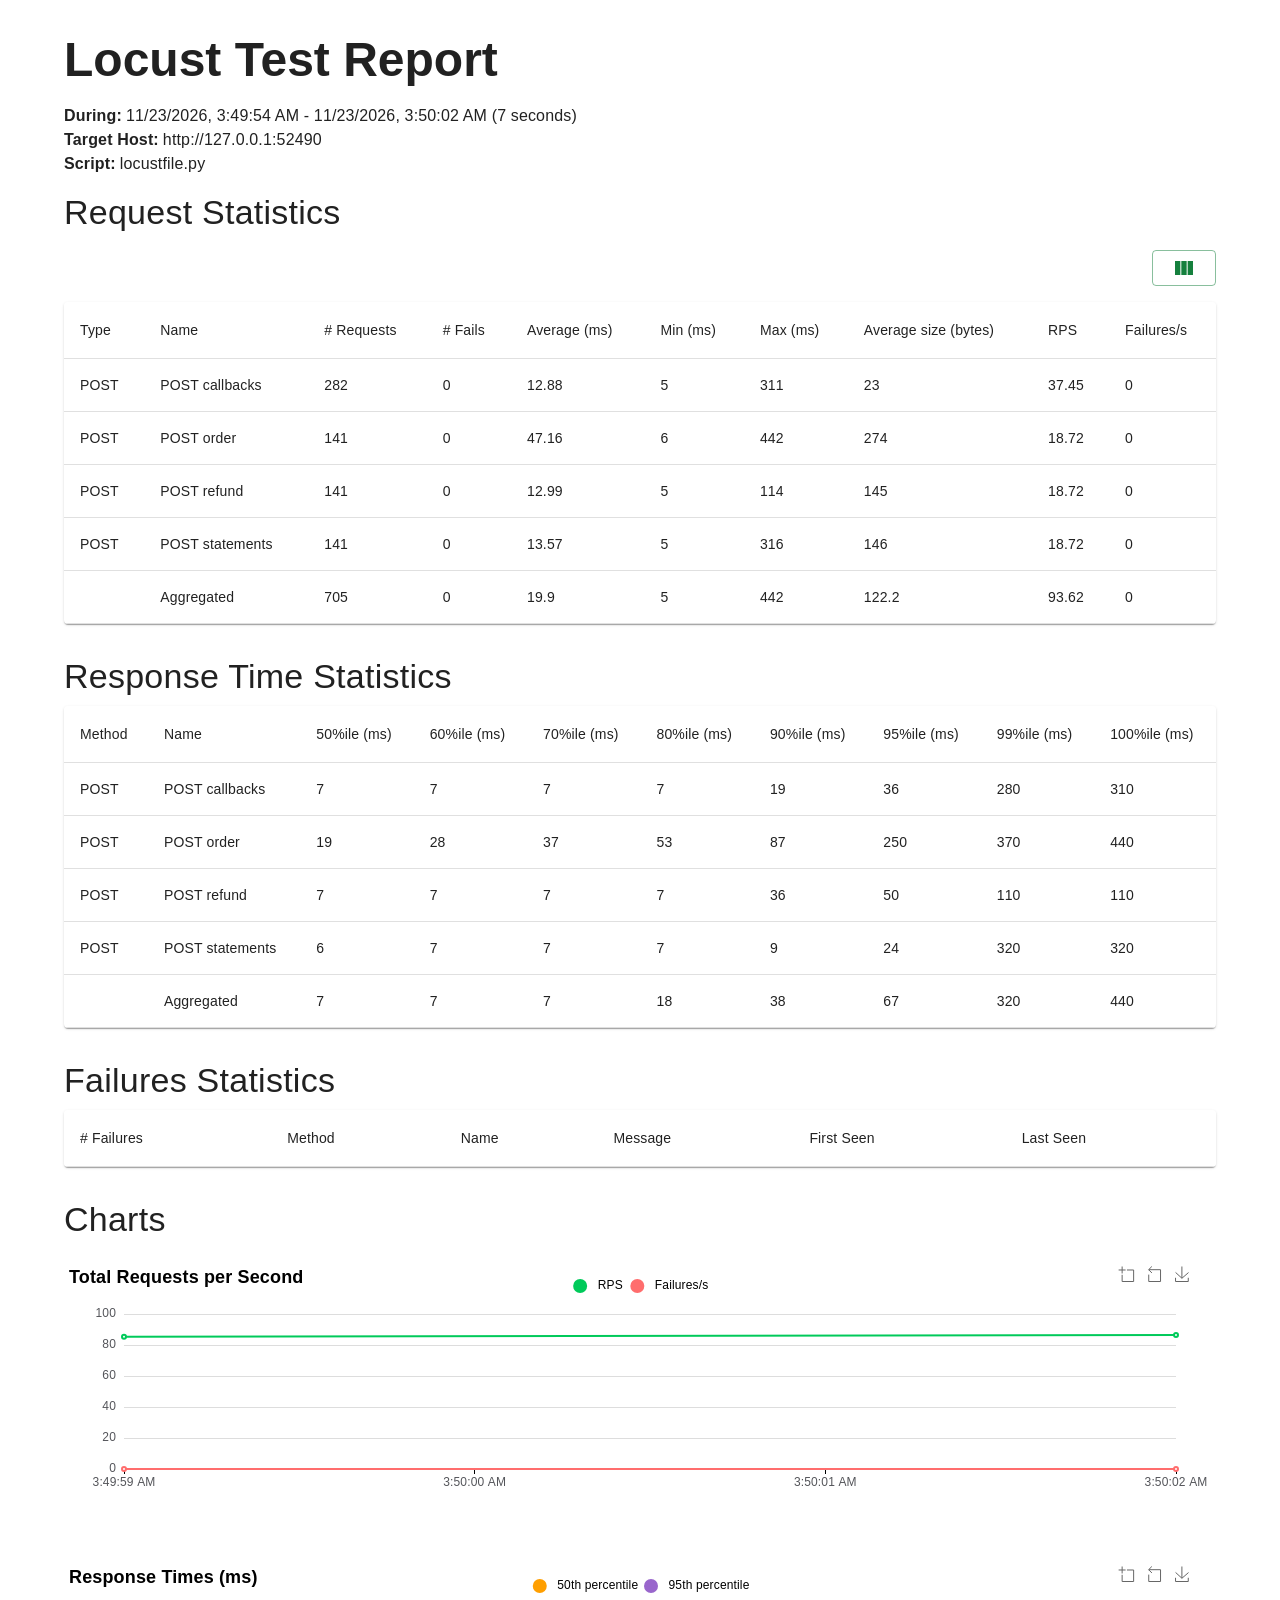
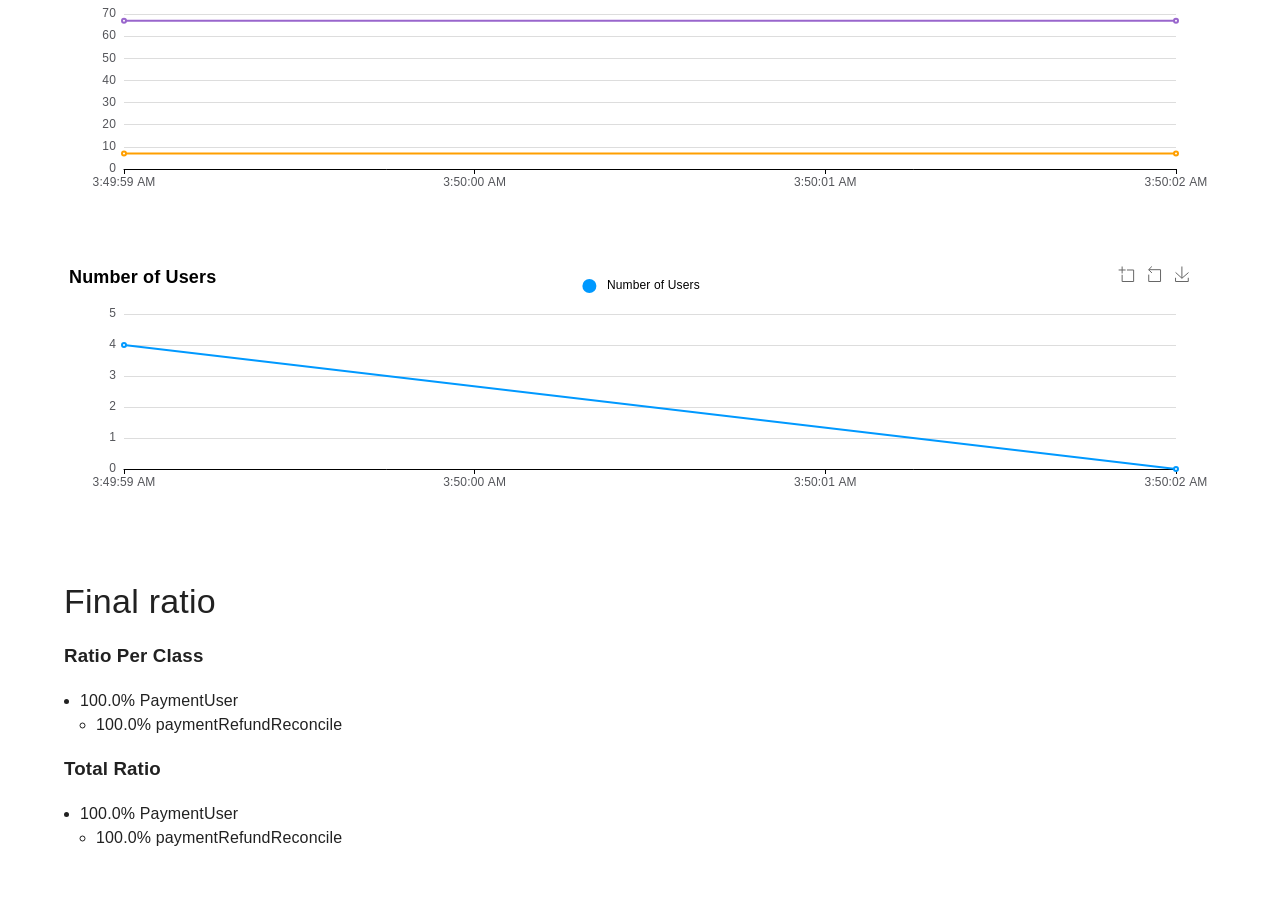
==== commit a97937c1: "Show offsetting discrepancies as the main reconciliation demo" ====
--- a/reports/load.html
+++ b/reports/load.html
@@ -139,7 +139,7 @@
     <div id="root"></div>
 
     <script>
-      window.templateArgs = {"duration": "7 seconds", "end_time": "2026-11-23T02:09:48Z", "exceptions_statistics": [], "failures_statistics": [], "history": [{"current_fail_per_sec": ["2026-11-23T02:09:46Z", 0], "current_rps": ["2026-11-23T02:09:46Z", 114.33333333333333], "response_time_percentile_0.5": ["2026-11-23T02:09:46Z", 7], "response_time_percentile_0.95": ["2026-11-23T02:09:46Z", 55], "time": "2026-11-23T02:09:46Z", "total_avg_response_time": ["2026-11-23T02:09:46Z", 14.35], "user_count": ["2026-11-23T02:09:46Z", 4]}, {"current_fail_per_sec": ["2026-11-23T02:09:48Z", 0], "current_rps": ["2026-11-23T02:09:48Z", 116.6], "response_time_percentile_0.5": ["2026-11-23T02:09:48Z", 7], "response_time_percentile_0.95": ["2026-11-23T02:09:48Z", 55], "time": "2026-11-23T02:09:48Z", "total_avg_response_time": ["2026-11-23T02:09:48Z", 15.46], "user_count": ["2026-11-23T02:09:48Z", 0]}], "host": "http://127.0.0.1:49902", "is_report": true, "locustfile": "locustfile.py", "percentiles_to_chart": [0.5, 0.95], "profile": null, "requests_statistics": [{"avg_content_length": 23.0, "avg_response_time": 8.051698571777836, "current_fail_per_sec": 0.0, "current_rps": 46.6, "max_response_time": 113.0, "median_response_time": 7, "method": "POST", "min_response_time": 5.0, "name": "POST callbacks", "num_failures": 0, "num_requests": 350, "response_time_percentile_0.95": 9, "response_time_percentile_0.99": 37, "total_fail_per_sec": 0.0, "total_rps": 45.31777717889423}, {"avg_content_length": 274.0, "avg_response_time": 29.981732571613975, "current_fail_per_sec": 0.0, "current_rps": 23.4, "max_response_time": 205.0, "median_response_time": 22, "method": "POST", "min_response_time": 6.0, "name": "POST order", "num_failures": 0, "num_requests": 175, "response_time_percentile_0.95": 81, "response_time_percentile_0.99": 160, "total_fail_per_sec": 0.0, "total_rps": 22.658888589447116}, {"avg_content_length": 145.0, "avg_response_time": 17.497488000288804, "current_fail_per_sec": 0.0, "current_rps": 23.4, "max_response_time": 191.0, "median_response_time": 7, "method": "POST", "min_response_time": 5.0, "name": "POST refund", "num_failures": 0, "num_requests": 175, "response_time_percentile_0.95": 69, "response_time_percentile_0.99": 110, "total_fail_per_sec": 0.0, "total_rps": 22.658888589447116}, {"avg_content_length": 146.0, "avg_response_time": 13.701388000252857, "current_fail_per_sec": 0.0, "current_rps": 23.2, "max_response_time": 196.0, "median_response_time": 7, "method": "POST", "min_response_time": 5.0, "name": "POST statements", "num_failures": 0, "num_requests": 175, "response_time_percentile_0.95": 52, "response_time_percentile_0.99": 100, "total_fail_per_sec": 0.0, "total_rps": 22.658888589447116}, {"avg_content_length": 122.2, "avg_response_time": 15.456801143142261, "current_fail_per_sec": 0.0, "current_rps": 116.6, "max_response_time": 205.0, "median_response_time": 7, "method": "", "min_response_time": 5.0, "name": "Aggregated", "num_failures": 0, "num_requests": 875, "response_time_percentile_0.95": 57, "response_time_percentile_0.99": 100, "total_fail_per_sec": 0.0, "total_rps": 113.29444294723558}], "response_time_statistics": [{"0.5": 7, "0.6": 7, "0.7": 7, "0.8": 8, "0.9": 8, "0.95": 9, "0.99": 37, "1.0": 110, "method": "POST", "name": "POST callbacks"}, {"0.5": 22, "0.6": 29, "0.7": 37, "0.8": 50, "0.9": 65, "0.95": 81, "0.99": 160, "1.0": 200, "method": "POST", "name": "POST order"}, {"0.5": 7, "0.6": 7, "0.7": 8, "0.8": 22, "0.9": 52, "0.95": 69, "0.99": 110, "1.0": 190, "method": "POST", "name": "POST refund"}, {"0.5": 7, "0.6": 7, "0.7": 7, "0.8": 8, "0.9": 26, "0.95": 52, "0.99": 100, "1.0": 200, "method": "POST", "name": "POST statements"}, {"0.5": 7, "0.6": 7, "0.7": 8, "0.8": 20, "0.9": 38, "0.95": 57, "0.99": 100, "1.0": 200, "method": "", "name": "Aggregated"}], "show_download_link": false, "start_time": "2026-11-23T02:09:41Z", "tasks": {"per_class": {"PaymentUser": {"ratio": 1.0, "tasks": {"payment_refund_reconcile": {"ratio": 1.0}}}}, "total": {"PaymentUser": {"ratio": 1.0, "tasks": {"payment_refund_reconcile": {"ratio": 1.0}}}}}}
+      window.templateArgs = {"duration": "7 seconds", "end_time": "2026-11-23T03:50:02Z", "exceptions_statistics": [], "failures_statistics": [], "history": [{"current_fail_per_sec": ["2026-11-23T03:49:59Z", 0], "current_rps": ["2026-11-23T03:49:59Z", 85.33333333333333], "response_time_percentile_0.5": ["2026-11-23T03:49:59Z", 7], "response_time_percentile_0.95": ["2026-11-23T03:49:59Z", 67], "time": "2026-11-23T03:49:59Z", "total_avg_response_time": ["2026-11-23T03:49:59Z", 17.8], "user_count": ["2026-11-23T03:49:59Z", 4]}, {"current_fail_per_sec": ["2026-11-23T03:50:02Z", 0], "current_rps": ["2026-11-23T03:50:02Z", 86.5], "response_time_percentile_0.5": ["2026-11-23T03:50:02Z", 7], "response_time_percentile_0.95": ["2026-11-23T03:50:02Z", 67], "time": "2026-11-23T03:50:02Z", "total_avg_response_time": ["2026-11-23T03:50:02Z", 19.9], "user_count": ["2026-11-23T03:50:02Z", 0]}], "host": "http://127.0.0.1:52490", "is_report": true, "locustfile": "locustfile.py", "percentiles_to_chart": [0.5, 0.95], "profile": null, "requests_statistics": [{"avg_content_length": 23.0, "avg_response_time": 12.87765673724278, "current_fail_per_sec": 0.0, "current_rps": 34.666666666666664, "max_response_time": 311.0, "median_response_time": 7, "method": "POST", "min_response_time": 5.0, "name": "POST callbacks", "num_failures": 0, "num_requests": 282, "response_time_percentile_0.95": 36, "response_time_percentile_0.99": 280, "total_fail_per_sec": 0.0, "total_rps": 37.4478872431424}, {"avg_content_length": 274.0, "avg_response_time": 47.1649943266897, "current_fail_per_sec": 0.0, "current_rps": 17.333333333333332, "max_response_time": 442.0, "median_response_time": 19, "method": "POST", "min_response_time": 6.0, "name": "POST order", "num_failures": 0, "num_requests": 141, "response_time_percentile_0.95": 250, "response_time_percentile_0.99": 370, "total_fail_per_sec": 0.0, "total_rps": 18.7239436215712}, {"avg_content_length": 145.0, "avg_response_time": 12.990729787435667, "current_fail_per_sec": 0.0, "current_rps": 17.333333333333332, "max_response_time": 114.0, "median_response_time": 7, "method": "POST", "min_response_time": 5.0, "name": "POST refund", "num_failures": 0, "num_requests": 141, "response_time_percentile_0.95": 50, "response_time_percentile_0.99": 110, "total_fail_per_sec": 0.0, "total_rps": 18.7239436215712}, {"avg_content_length": 146.0, "avg_response_time": 13.567870212714716, "current_fail_per_sec": 0.0, "current_rps": 17.166666666666668, "max_response_time": 316.0, "median_response_time": 6, "method": "POST", "min_response_time": 5.0, "name": "POST statements", "num_failures": 0, "num_requests": 141, "response_time_percentile_0.95": 24, "response_time_percentile_0.99": 320, "total_fail_per_sec": 0.0, "total_rps": 18.7239436215712}, {"avg_content_length": 122.2, "avg_response_time": 19.895781560265128, "current_fail_per_sec": 0.0, "current_rps": 86.5, "max_response_time": 442.0, "median_response_time": 7, "method": "", "min_response_time": 5.0, "name": "Aggregated", "num_failures": 0, "num_requests": 705, "response_time_percentile_0.95": 67, "response_time_percentile_0.99": 320, "total_fail_per_sec": 0.0, "total_rps": 93.619718107856}], "response_time_statistics": [{"0.5": 7, "0.6": 7, "0.7": 7, "0.8": 7, "0.9": 19, "0.95": 36, "0.99": 280, "1.0": 310, "method": "POST", "name": "POST callbacks"}, {"0.5": 19, "0.6": 28, "0.7": 37, "0.8": 53, "0.9": 87, "0.95": 250, "0.99": 370, "1.0": 440, "method": "POST", "name": "POST order"}, {"0.5": 7, "0.6": 7, "0.7": 7, "0.8": 7, "0.9": 36, "0.95": 50, "0.99": 110, "1.0": 110, "method": "POST", "name": "POST refund"}, {"0.5": 6, "0.6": 7, "0.7": 7, "0.8": 7, "0.9": 9, "0.95": 24, "0.99": 320, "1.0": 320, "method": "POST", "name": "POST statements"}, {"0.5": 7, "0.6": 7, "0.7": 7, "0.8": 18, "0.9": 38, "0.95": 67, "0.99": 320, "1.0": 440, "method": "", "name": "Aggregated"}], "show_download_link": false, "start_time": "2026-11-23T03:49:54Z", "tasks": {"per_class": {"PaymentUser": {"ratio": 1.0, "tasks": {"payment_refund_reconcile": {"ratio": 1.0}}}}, "total": {"PaymentUser": {"ratio": 1.0, "tasks": {"payment_refund_reconcile": {"ratio": 1.0}}}}}}
       window.theme = "light"
     </script>
 
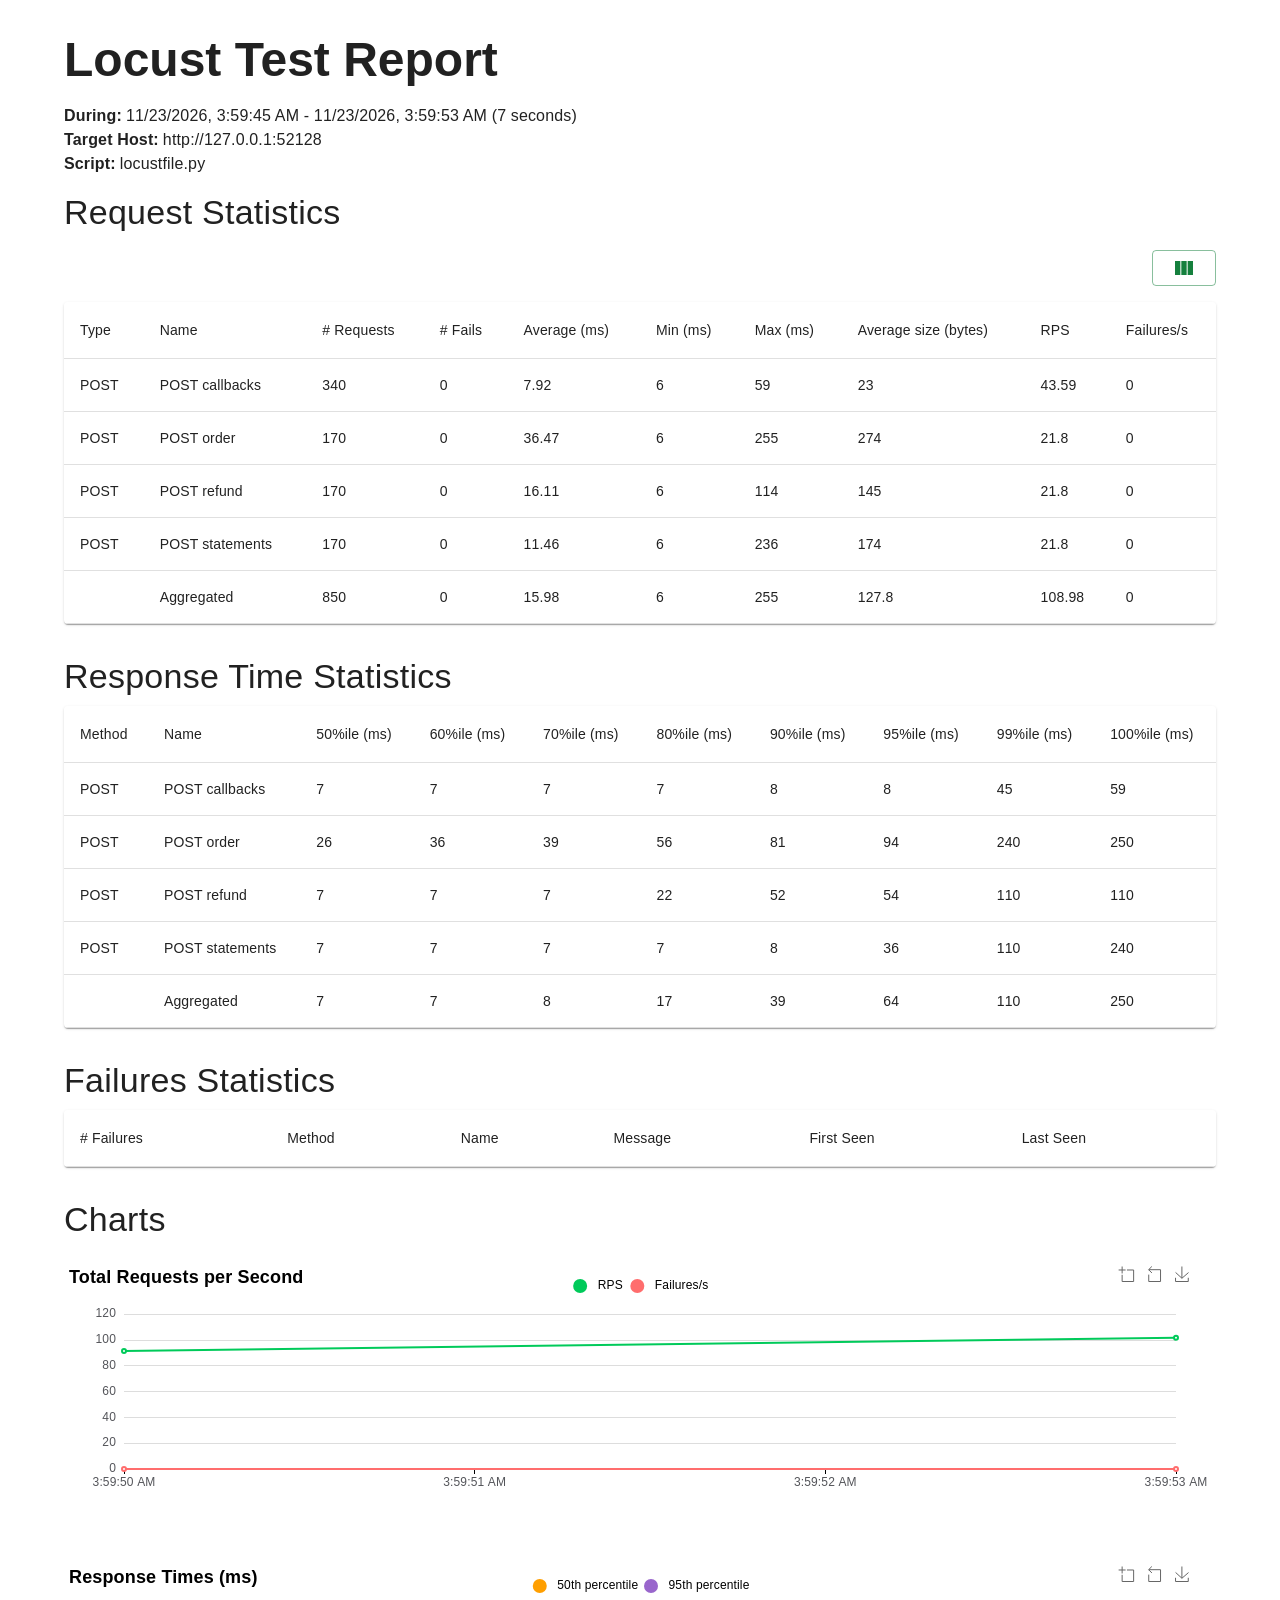
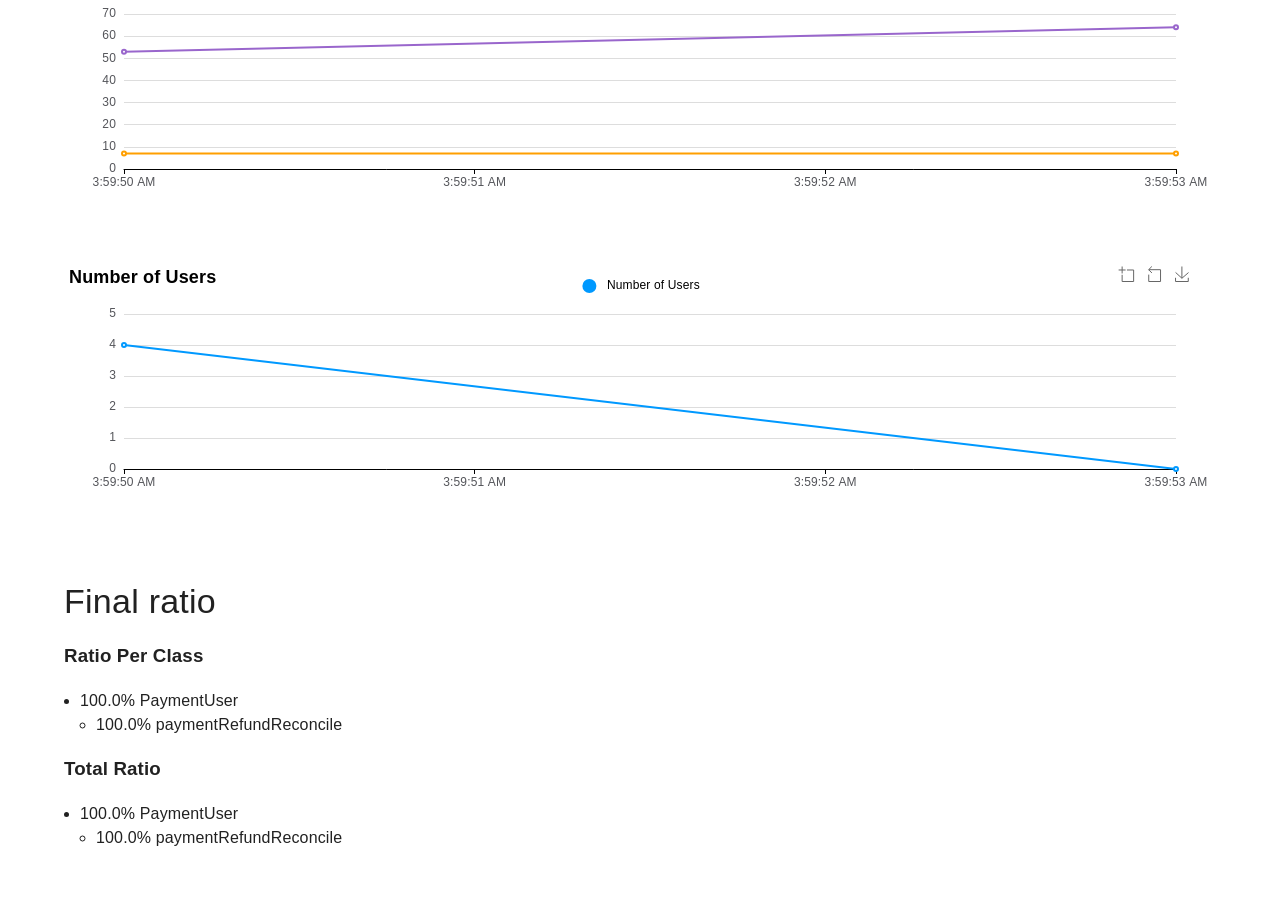
==== commit 2033cbf9: "Expose masked ledger drift and add independent QA evidence" ====
--- a/reports/load.html
+++ b/reports/load.html
@@ -139,7 +139,7 @@
     <div id="root"></div>
 
     <script>
-      window.templateArgs = {"duration": "7 seconds", "end_time": "2026-11-23T03:50:02Z", "exceptions_statistics": [], "failures_statistics": [], "history": [{"current_fail_per_sec": ["2026-11-23T03:49:59Z", 0], "current_rps": ["2026-11-23T03:49:59Z", 85.33333333333333], "response_time_percentile_0.5": ["2026-11-23T03:49:59Z", 7], "response_time_percentile_0.95": ["2026-11-23T03:49:59Z", 67], "time": "2026-11-23T03:49:59Z", "total_avg_response_time": ["2026-11-23T03:49:59Z", 17.8], "user_count": ["2026-11-23T03:49:59Z", 4]}, {"current_fail_per_sec": ["2026-11-23T03:50:02Z", 0], "current_rps": ["2026-11-23T03:50:02Z", 86.5], "response_time_percentile_0.5": ["2026-11-23T03:50:02Z", 7], "response_time_percentile_0.95": ["2026-11-23T03:50:02Z", 67], "time": "2026-11-23T03:50:02Z", "total_avg_response_time": ["2026-11-23T03:50:02Z", 19.9], "user_count": ["2026-11-23T03:50:02Z", 0]}], "host": "http://127.0.0.1:52490", "is_report": true, "locustfile": "locustfile.py", "percentiles_to_chart": [0.5, 0.95], "profile": null, "requests_statistics": [{"avg_content_length": 23.0, "avg_response_time": 12.87765673724278, "current_fail_per_sec": 0.0, "current_rps": 34.666666666666664, "max_response_time": 311.0, "median_response_time": 7, "method": "POST", "min_response_time": 5.0, "name": "POST callbacks", "num_failures": 0, "num_requests": 282, "response_time_percentile_0.95": 36, "response_time_percentile_0.99": 280, "total_fail_per_sec": 0.0, "total_rps": 37.4478872431424}, {"avg_content_length": 274.0, "avg_response_time": 47.1649943266897, "current_fail_per_sec": 0.0, "current_rps": 17.333333333333332, "max_response_time": 442.0, "median_response_time": 19, "method": "POST", "min_response_time": 6.0, "name": "POST order", "num_failures": 0, "num_requests": 141, "response_time_percentile_0.95": 250, "response_time_percentile_0.99": 370, "total_fail_per_sec": 0.0, "total_rps": 18.7239436215712}, {"avg_content_length": 145.0, "avg_response_time": 12.990729787435667, "current_fail_per_sec": 0.0, "current_rps": 17.333333333333332, "max_response_time": 114.0, "median_response_time": 7, "method": "POST", "min_response_time": 5.0, "name": "POST refund", "num_failures": 0, "num_requests": 141, "response_time_percentile_0.95": 50, "response_time_percentile_0.99": 110, "total_fail_per_sec": 0.0, "total_rps": 18.7239436215712}, {"avg_content_length": 146.0, "avg_response_time": 13.567870212714716, "current_fail_per_sec": 0.0, "current_rps": 17.166666666666668, "max_response_time": 316.0, "median_response_time": 6, "method": "POST", "min_response_time": 5.0, "name": "POST statements", "num_failures": 0, "num_requests": 141, "response_time_percentile_0.95": 24, "response_time_percentile_0.99": 320, "total_fail_per_sec": 0.0, "total_rps": 18.7239436215712}, {"avg_content_length": 122.2, "avg_response_time": 19.895781560265128, "current_fail_per_sec": 0.0, "current_rps": 86.5, "max_response_time": 442.0, "median_response_time": 7, "method": "", "min_response_time": 5.0, "name": "Aggregated", "num_failures": 0, "num_requests": 705, "response_time_percentile_0.95": 67, "response_time_percentile_0.99": 320, "total_fail_per_sec": 0.0, "total_rps": 93.619718107856}], "response_time_statistics": [{"0.5": 7, "0.6": 7, "0.7": 7, "0.8": 7, "0.9": 19, "0.95": 36, "0.99": 280, "1.0": 310, "method": "POST", "name": "POST callbacks"}, {"0.5": 19, "0.6": 28, "0.7": 37, "0.8": 53, "0.9": 87, "0.95": 250, "0.99": 370, "1.0": 440, "method": "POST", "name": "POST order"}, {"0.5": 7, "0.6": 7, "0.7": 7, "0.8": 7, "0.9": 36, "0.95": 50, "0.99": 110, "1.0": 110, "method": "POST", "name": "POST refund"}, {"0.5": 6, "0.6": 7, "0.7": 7, "0.8": 7, "0.9": 9, "0.95": 24, "0.99": 320, "1.0": 320, "method": "POST", "name": "POST statements"}, {"0.5": 7, "0.6": 7, "0.7": 7, "0.8": 18, "0.9": 38, "0.95": 67, "0.99": 320, "1.0": 440, "method": "", "name": "Aggregated"}], "show_download_link": false, "start_time": "2026-11-23T03:49:54Z", "tasks": {"per_class": {"PaymentUser": {"ratio": 1.0, "tasks": {"payment_refund_reconcile": {"ratio": 1.0}}}}, "total": {"PaymentUser": {"ratio": 1.0, "tasks": {"payment_refund_reconcile": {"ratio": 1.0}}}}}}
+      window.templateArgs = {"duration": "7 seconds", "end_time": "2026-11-23T03:59:53Z", "exceptions_statistics": [], "failures_statistics": [], "history": [{"current_fail_per_sec": ["2026-11-23T03:59:50Z", 0], "current_rps": ["2026-11-23T03:59:50Z", 91.33333333333333], "response_time_percentile_0.5": ["2026-11-23T03:59:50Z", 7], "response_time_percentile_0.95": ["2026-11-23T03:59:50Z", 53], "time": "2026-11-23T03:59:50Z", "total_avg_response_time": ["2026-11-23T03:59:50Z", 14.9], "user_count": ["2026-11-23T03:59:50Z", 4]}, {"current_fail_per_sec": ["2026-11-23T03:59:53Z", 0], "current_rps": ["2026-11-23T03:59:53Z", 101.66666666666667], "response_time_percentile_0.5": ["2026-11-23T03:59:53Z", 7], "response_time_percentile_0.95": ["2026-11-23T03:59:53Z", 64], "time": "2026-11-23T03:59:53Z", "total_avg_response_time": ["2026-11-23T03:59:53Z", 15.98], "user_count": ["2026-11-23T03:59:53Z", 0]}], "host": "http://127.0.0.1:52128", "is_report": true, "locustfile": "locustfile.py", "percentiles_to_chart": [0.5, 0.95], "profile": null, "requests_statistics": [{"avg_content_length": 23.0, "avg_response_time": 7.9231005881036465, "current_fail_per_sec": 0.0, "current_rps": 40.666666666666664, "max_response_time": 59.0, "median_response_time": 7, "method": "POST", "min_response_time": 6.0, "name": "POST callbacks", "num_failures": 0, "num_requests": 340, "response_time_percentile_0.95": 8, "response_time_percentile_0.99": 45, "total_fail_per_sec": 0.0, "total_rps": 43.5909203841406}, {"avg_content_length": 274.0, "avg_response_time": 36.47467353002867, "current_fail_per_sec": 0.0, "current_rps": 20.333333333333332, "max_response_time": 255.0, "median_response_time": 26, "method": "POST", "min_response_time": 6.0, "name": "POST order", "num_failures": 0, "num_requests": 170, "response_time_percentile_0.95": 94, "response_time_percentile_0.99": 240, "total_fail_per_sec": 0.0, "total_rps": 21.7954601920703}, {"avg_content_length": 145.0, "avg_response_time": 16.1057635290062, "current_fail_per_sec": 0.0, "current_rps": 20.333333333333332, "max_response_time": 114.0, "median_response_time": 7, "method": "POST", "min_response_time": 6.0, "name": "POST refund", "num_failures": 0, "num_requests": 170, "response_time_percentile_0.95": 54, "response_time_percentile_0.99": 110, "total_fail_per_sec": 0.0, "total_rps": 21.7954601920703}, {"avg_content_length": 174.0, "avg_response_time": 11.463412940536406, "current_fail_per_sec": 0.0, "current_rps": 20.333333333333332, "max_response_time": 236.0, "median_response_time": 7, "method": "POST", "min_response_time": 6.0, "name": "POST statements", "num_failures": 0, "num_requests": 170, "response_time_percentile_0.95": 36, "response_time_percentile_0.99": 110, "total_fail_per_sec": 0.0, "total_rps": 21.7954601920703}, {"avg_content_length": 127.8, "avg_response_time": 15.978010235155713, "current_fail_per_sec": 0.0, "current_rps": 101.66666666666667, "max_response_time": 255.0, "median_response_time": 7, "method": "", "min_response_time": 6.0, "name": "Aggregated", "num_failures": 0, "num_requests": 850, "response_time_percentile_0.95": 64, "response_time_percentile_0.99": 110, "total_fail_per_sec": 0.0, "total_rps": 108.97730096035151}], "response_time_statistics": [{"0.5": 7, "0.6": 7, "0.7": 7, "0.8": 7, "0.9": 8, "0.95": 8, "0.99": 45, "1.0": 59, "method": "POST", "name": "POST callbacks"}, {"0.5": 26, "0.6": 36, "0.7": 39, "0.8": 56, "0.9": 81, "0.95": 94, "0.99": 240, "1.0": 250, "method": "POST", "name": "POST order"}, {"0.5": 7, "0.6": 7, "0.7": 7, "0.8": 22, "0.9": 52, "0.95": 54, "0.99": 110, "1.0": 110, "method": "POST", "name": "POST refund"}, {"0.5": 7, "0.6": 7, "0.7": 7, "0.8": 7, "0.9": 8, "0.95": 36, "0.99": 110, "1.0": 240, "method": "POST", "name": "POST statements"}, {"0.5": 7, "0.6": 7, "0.7": 8, "0.8": 17, "0.9": 39, "0.95": 64, "0.99": 110, "1.0": 250, "method": "", "name": "Aggregated"}], "show_download_link": false, "start_time": "2026-11-23T03:59:45Z", "tasks": {"per_class": {"PaymentUser": {"ratio": 1.0, "tasks": {"payment_refund_reconcile": {"ratio": 1.0}}}}, "total": {"PaymentUser": {"ratio": 1.0, "tasks": {"payment_refund_reconcile": {"ratio": 1.0}}}}}}
       window.theme = "light"
     </script>
 
